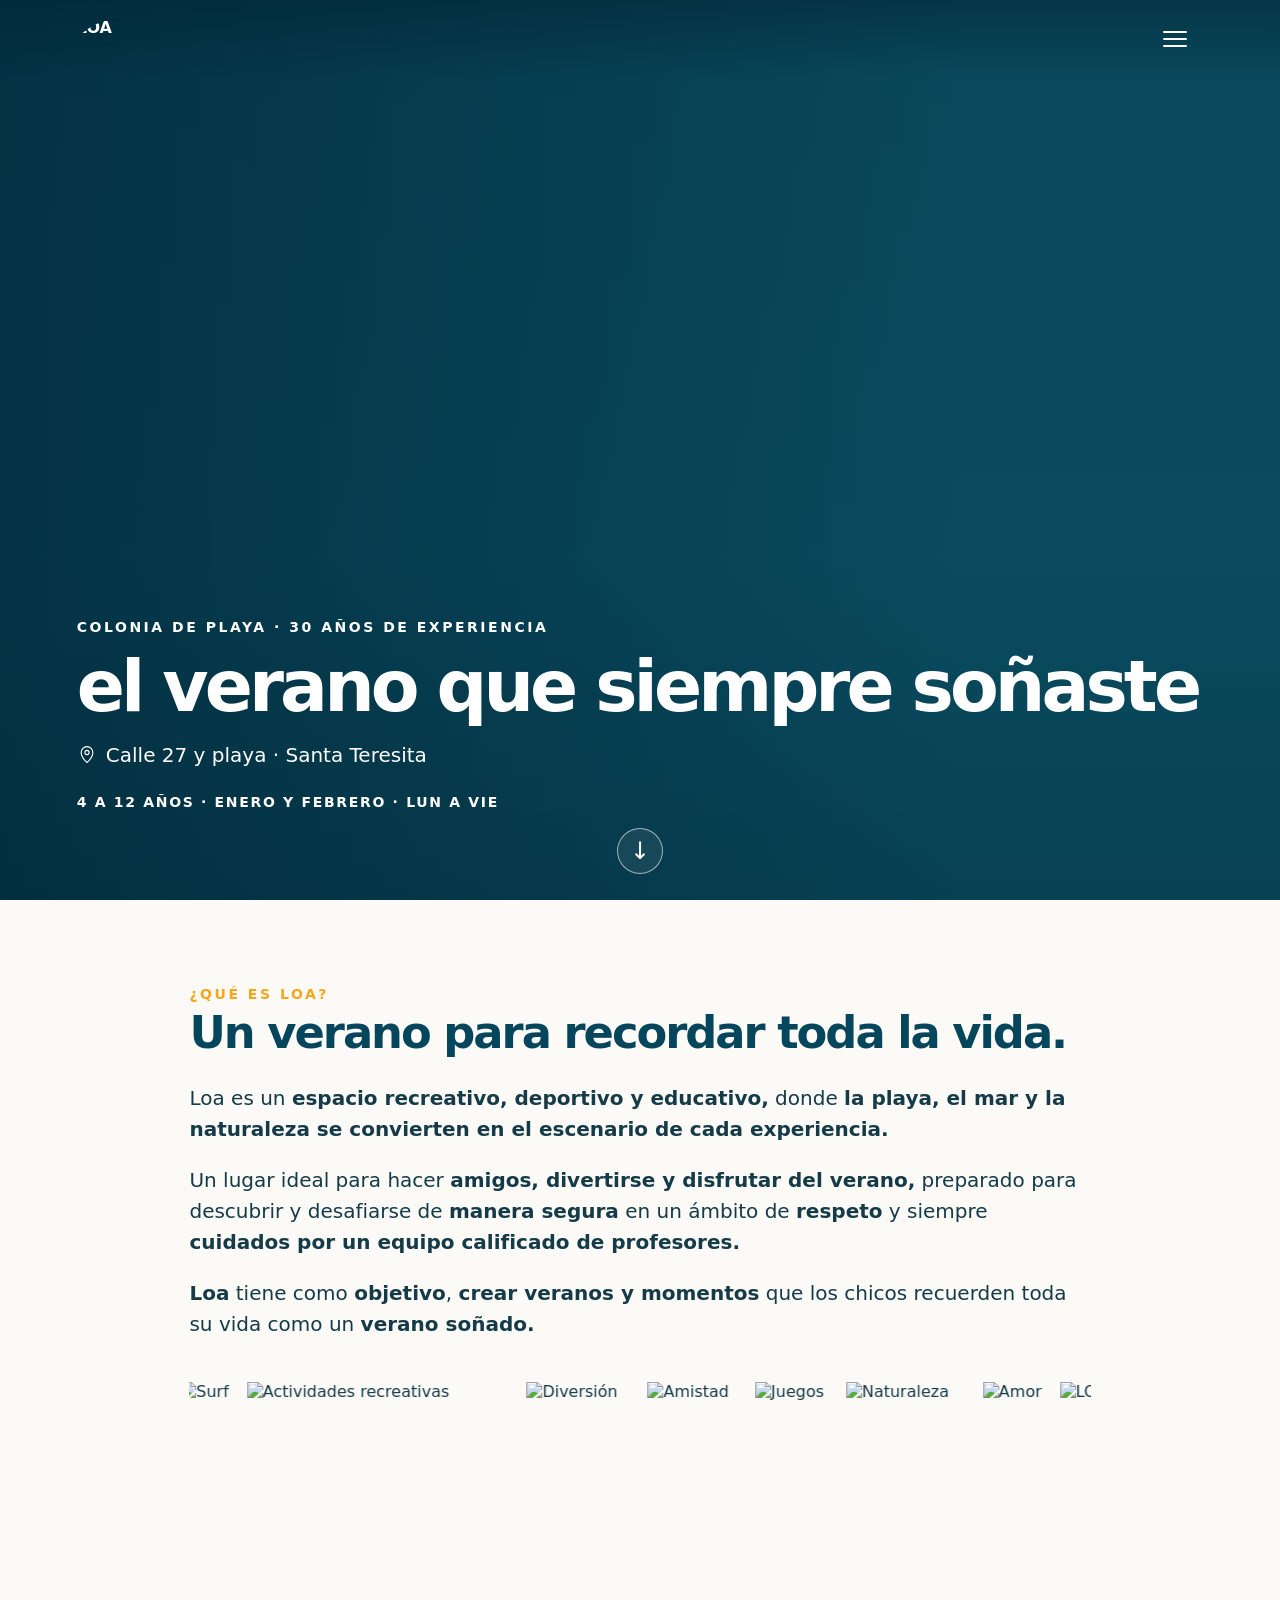
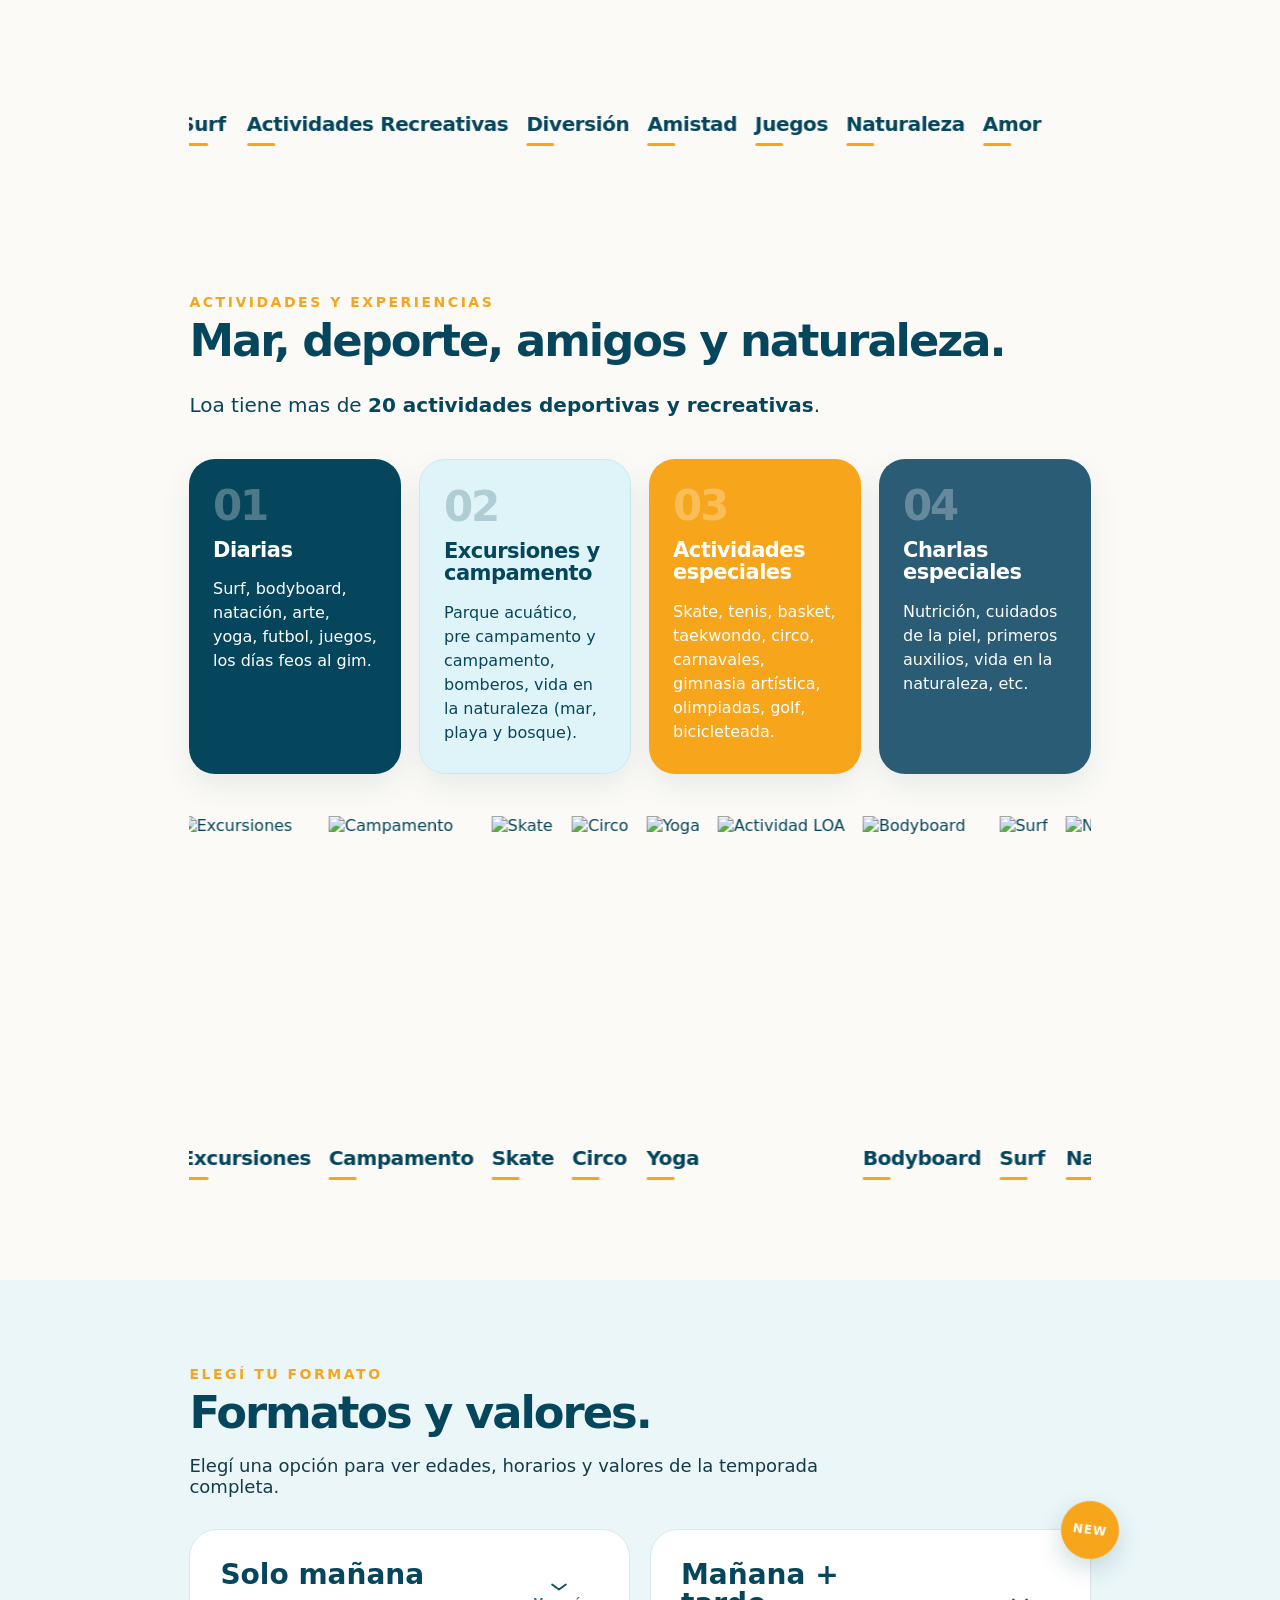
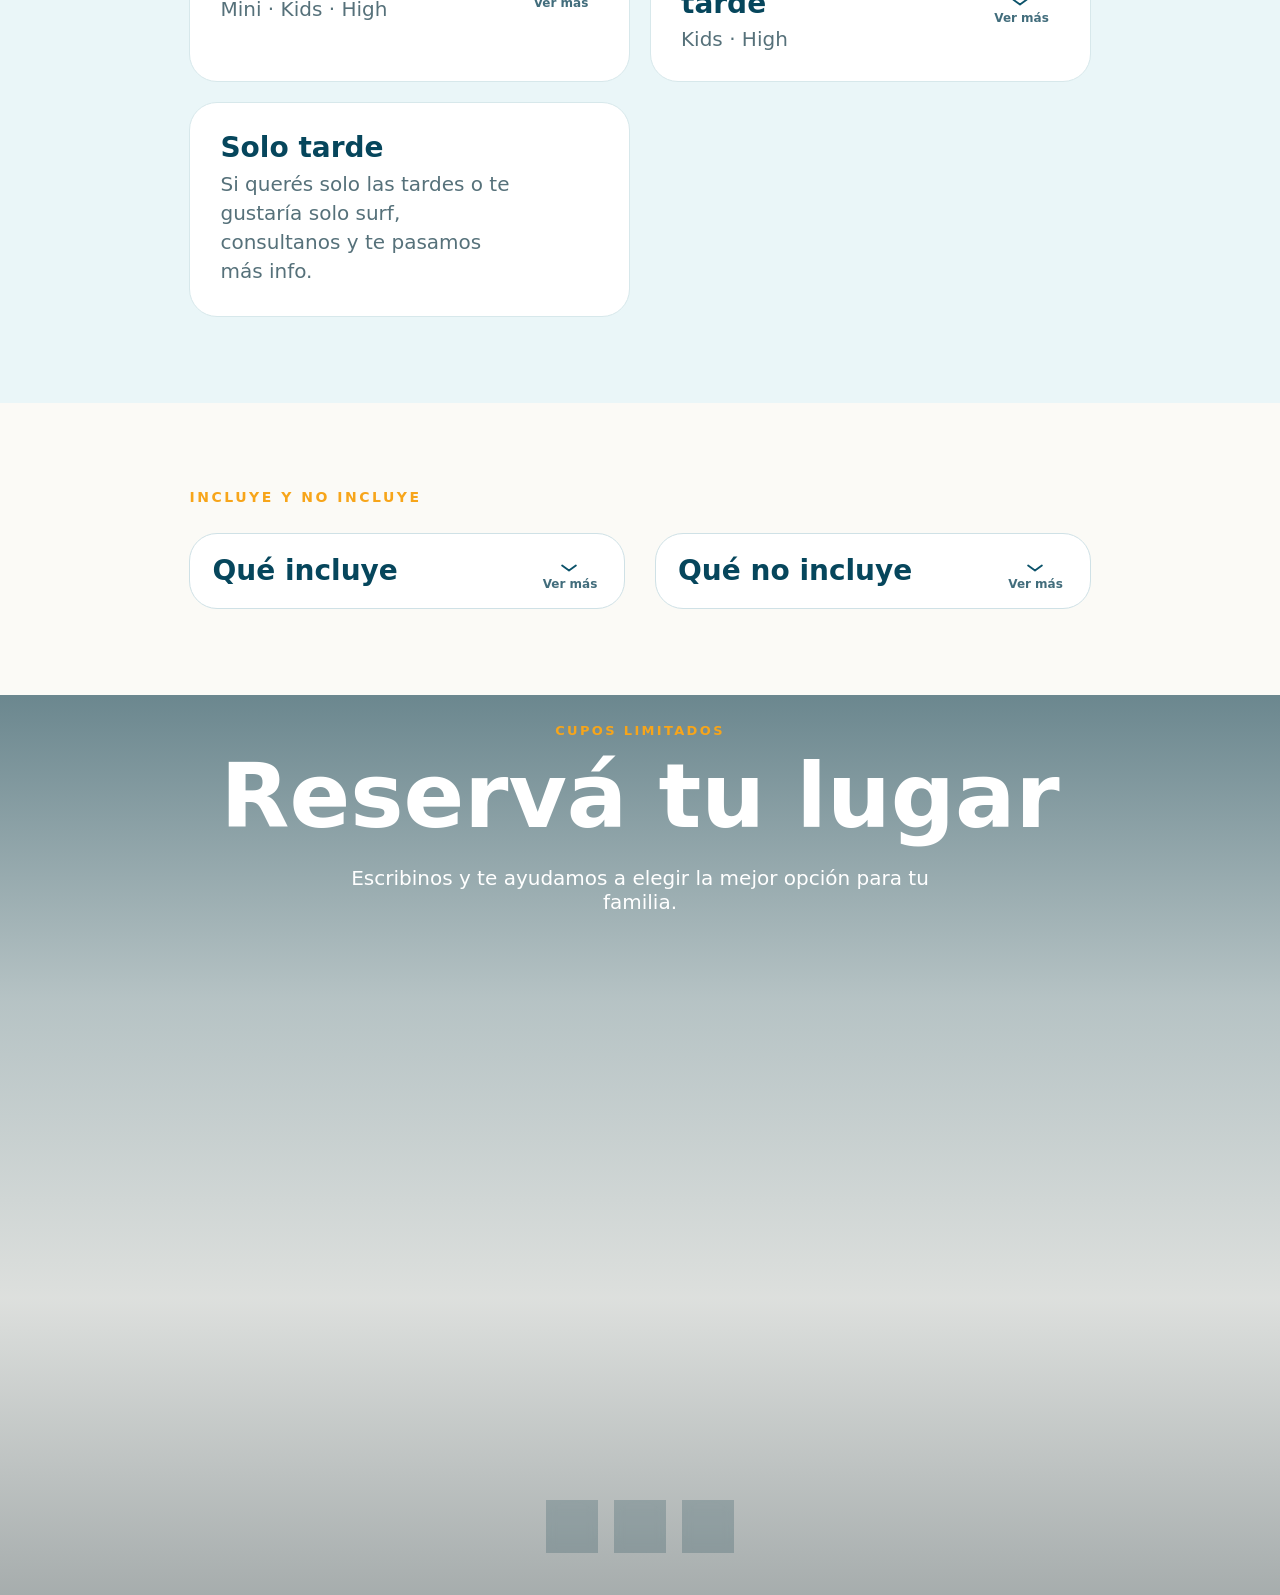
==== web/verano2027/index.html @ e911b054 "cambios de fecha limite" ====
<!doctype html><html lang='es-AR'><head><meta charset='utf-8'><meta name='viewport' content='width=device-width,initial-scale=1'><title>LOA · Colonia de playa en Santa Teresita · Verano 2027</title>
  <link rel="icon" type="image/png" sizes="512x512" href="images/favicon.png">
  <link rel="apple-touch-icon" href="images/favicon.png">
  <link rel="preload" as="image" href="images/home.jpg" fetchpriority="high">

  <meta name="description" content="LOA · Colonia de playa en Santa Teresita para chicos de 4 a 12 años. Surf, deporte, naturaleza y amigos. Enero y febrero · Verano 2027.">
  <link rel="canonical" href="https://loasurf.com.ar/verano2027/">

  <meta property="og:type" content="website">
  <meta property="og:title" content="LOA · Colonia de playa en Santa Teresita · Verano 2027">
  <meta property="og:description" content="Colonia de playa en Santa Teresita para chicos de 4 a 12 años. Surf, deporte, naturaleza y amigos.">
  <meta property="og:url" content="https://loasurf.com.ar/verano2027/">
  <meta property="og:image" content="https://loasurf.com.ar/verano2027/images/og-verano-2027.png">

  <meta property="og:image:alt" content="LOA · Colonia de playa en Santa Teresita · Verano 2027">

  <meta name="twitter:card" content="summary_large_image">
  <meta name="twitter:title" content="LOA · Colonia de playa en Santa Teresita · Verano 2027">
  <meta name="twitter:description" content="Colonia de playa en Santa Teresita para chicos de 4 a 12 años. Surf, deporte, naturaleza y amigos.">
  <meta name="twitter:image" content="https://loasurf.com.ar/verano2027/images/og-verano-2027.png">
  <meta name="twitter:image:alt" content="LOA · Colonia de playa en Santa Teresita · Verano 2027">

  <meta property="og:image:width" content="1200">
  <meta property="og:image:height" content="630">
  <style id="loa-styles-clean">
    /* =========================================================
       LOA · CSS CONSOLIDADO
       Limpieza conservadora: mismo diseño y comportamiento.
       ========================================================= */
    :root{--blue:#075f78;--deep:#06465c;--sky:#dff4f8;--orange:#f7a51a;--ink:#153b48;--cream:#fbfaf6;--content-max:1420px;--desktop-gutter:6vw;--section-top-space:86px;--section-bottom-space:86px;--section-top-space-mobile:58px;--section-bottom-space-mobile:58px;}*{box-sizing:border-box;}html{scroll-behavior:smooth;scroll-padding-top:76px;}body{margin:0;font-family:Inter,ui-sans-serif,system-ui,-apple-system,Segoe UI,sans-serif;color:var(--ink);background:var(--cream);}nav{position:fixed;z-index:20;top:0;left:0;right:0;justify-content:space-between;padding:0 5vw;background:linear-gradient(180deg,rgba(0,35,48,.48),transparent);border-bottom:0;transition:.35s ease;}.nav-scrolled{background:rgba(255,255,255,.94);backdrop-filter:blur(16px);border-bottom-color:transparent;box-shadow:0 8px 30px #073f4e12;}.logo{display:flex;align-items:center;gap:12px;font-weight:850;color:white;text-shadow:0 1px 12px #00394d66;}.nav-scrolled .logo{color:var(--deep);text-shadow:none;}.menu{display:flex;gap:24px;font-size:13px;font-weight:750;}.menu a{text-decoration:none;color:white;text-shadow:0 1px 12px #00394d88;transition:.25s;}.nav-scrolled .menu a{color:var(--deep);text-shadow:none;}.cta{background:var(--orange);color:white!important;padding:12px 18px;border-radius:999px;}.hero{height:100vh;min-height:680px;position:relative;background:url("images/home.jpg") center 42%/cover no-repeat;display:flex;align-items:flex-end;padding:80px 6vw 10vh;color:white;}.hero:after{content:"";position:absolute;inset:0;background:linear-gradient(90deg,rgba(0,39,54,.68) 0%,rgba(0,39,54,.32) 46%,rgba(0,39,54,.06) 75%),linear-gradient(180deg,rgba(0,25,35,.15),rgba(0,25,35,.08) 62%,rgba(0,25,35,.28));}.hero .content{position:relative;z-index:1;margin:0 auto;}.eyebrow{text-transform:uppercase;letter-spacing:.18em;font-size:15px;font-weight:800;}.hero h1{font-size:clamp(38px,5.55vw,84px);line-height:.96;margin:18px 0 22px;letter-spacing:-.055em;white-space:nowrap;max-width:none;}.hero h1 span{display:inline;font-size:1em;letter-spacing:inherit;font-weight:800;}.hero p{font-size:17px;max-width:610px;margin:0;}.hero-meta{display:flex;gap:14px;align-items:center;margin-top:24px;font-size:15px;font-weight:850;letter-spacing:.12em;text-transform:uppercase;}.hero-meta span+span:before{content:"·";margin-right:14px;color:var(--orange);}.scroll-arrow{position:absolute;z-index:2;left:50%;bottom:26px;transform:translateX(-50%);width:46px;height:46px;border:1px solid #ffffff99;border-radius:50%;display:grid;place-items:center;color:white;text-decoration:none;font-size:24px;background:#ffffff12;backdrop-filter:blur(8px);animation:bob 1.8s ease-in-out infinite;}@keyframes bob{50%{transform:translate(-50%,7px);}}.section{padding:92px 6vw;}.wrap{max-width:1180px;margin:auto;}.kicker{font-weight:850;letter-spacing:.18em;color:var(--orange);text-transform:uppercase;}.section h2{font-size:clamp(38px,5vw,68px);letter-spacing:-.045em;line-height:.95;margin:10px 0 28px;color:var(--deep);}.intro{display:grid;grid-template-columns:1.05fr .95fr;gap:60px;align-items:center;}.intro p{font-size:20px;line-height:1.55;}.values-slider{margin-top:42px;overflow-x:auto;overflow-y:hidden;width:100%;margin-left:0;padding:0 0 14px;scroll-snap-type:x proximity;scroll-behavior:smooth;cursor:grab;scrollbar-width:none;}.values-slider::-webkit-scrollbar{display:none;}.values-slider:active{cursor:grabbing;}.values-track{display:flex;gap:18px;width:max-content;}.value-card{position:relative;width:auto;height:auto;flex:0 0 auto;scroll-snap-align:start;}.value-card img{height:320px;width:auto;max-width:none;display:block;}.value-card strong{display:block;margin-top:10px;color:var(--deep);font-size:20px;letter-spacing:-.02em;text-transform:capitalize;}.value-card strong:after{content:"";display:block;width:28px;height:3px;background:var(--orange);margin-top:7px;border-radius:4px;}.formats{display:grid;grid-template-columns:1fr 1fr;gap:20px;}.format{border-radius:28px;background:white;border:1px solid #d7e8eb;overflow:hidden;transition:.25s;}.format:hover{box-shadow:0 16px 45px #0a536218;}.format-head{padding:30px;cursor:pointer;position:relative;}.format-head:after{content:"+";position:absolute;right:28px;top:54px;width:38px;height:38px;border-radius:50%;display:grid;place-items:center;background:#edf7f8;color:var(--deep);font-size:25px;font-weight:500;transition:.25s;}.format.open .format-head:after{content:"–";background:var(--orange);color:white;}.format h3{font-size:32px;margin:0 55px 8px 0;color:var(--deep);}.format-summary{color:#56717a;margin:0;}.format .details{display:grid;grid-template-rows:0fr;transition:grid-template-rows .35s ease;}.format .details-inner{overflow:hidden;padding:0 30px;}.format.open .details{grid-template-rows:1fr;}.format.open .details-inner{padding-bottom:30px;}.price{font-size:28px;font-weight:850;color:var(--blue);}.pricebox{padding:20px 0;border-top:1px solid #e4edef;}.subtoggle{width:100%;border:0;background:#f5fafb;color:var(--deep);font:inherit;font-weight:800;text-align:left;padding:16px 18px;border-radius:14px;cursor:pointer;display:flex;justify-content:space-between;align-items:center;margin-top:8px;}.subtoggle span{font-size:20px;}.subdetails{display:none;padding:18px 4px 2px;line-height:1.55;}.subdetails.open{display:block;}.format-new{position:absolute;right:28px;top:22px;display:inline-block;background:var(--orange);color:white;border-radius:999px;padding:5px 10px;font-size:11px;font-weight:850;letter-spacing:.1em;text-transform:uppercase;margin:0;}.preventa{margin-top:22px;display:inline-flex;gap:8px;align-items:center;background:var(--deep);color:white;border-radius:999px;padding:10px 16px;font-weight:800;font-size:13px;}.preventa b{color:var(--orange);}.include{display:grid;grid-template-columns:1fr 1fr;gap:30px;}.check{background:#eef8fa;border-radius:24px;padding:30px;}.check div{padding:11px 0;border-bottom:1px solid #d6eaee;color:var(--deep);}.check .secondary{display:block;color:#6f9eaa;font-weight:300;line-height:1.4;margin-top:4px;font-size:.92em;}.check strong{color:var(--deep);}.check div:last-child{border:0;}.contact{background:var(--deep);color:white;text-align:center;padding:110px 6vw;}.contact h2{color:white;font-size:clamp(48px,7vw,90px);margin:0 0 18px;}.contact a{display:inline-block;margin-top:22px;background:var(--orange);color:white;text-decoration:none;font-weight:800;padding:17px 25px;border-radius:999px;}@media(max-width:800px){.menu a:not(.cta){display:none;}.cta{padding:10px 13px;font-size:11px;}.hero h1{white-space:normal;}.hero-meta{flex-wrap:wrap;}.hero-meta span+span:before{margin-right:7px;}.scroll-arrow{width:40px;height:40px;}.intro, .formats, .include{grid-template-columns:1fr;gap:26px;}.values-slider{margin-left:0;padding-left:0;padding-right:0;}.format-head, .check{padding:22px;}.format-new{right:20px;top:18px;}}@media(max-width:430px){.hero h1{font-size:clamp(31px,9.4vw,42px);}.hero p{font-size:13px;}.section h2{font-size:clamp(31px,9vw,42px);}.value-card img{height:195px;}.format h3{font-size:24px;}}/* Mobile polish */body{overflow-x:hidden;}.menu-toggle{display:none;border:0;background:transparent;padding:8px;cursor:pointer;}.menu-toggle span{display:block;width:24px;height:2px;background:#fff;margin:5px 0;border-radius:2px;transition:.25s;}.nav-scrolled .menu-toggle span{background:var(--deep);}@media(max-width:800px){
      html{scroll-padding-top:68px;}
      nav{padding:0 18px;}

      .menu-toggle{display:block;position:relative;z-index:32;margin-left:auto;margin-right:8px;}
      .menu{position:fixed;top:68px;left:12px;right:12px;display:flex;flex-direction:column;gap:0;padding:10px;background:rgba(255,255,255,.98);border:1px solid #dcecef;border-radius:18px;box-shadow:0 18px 50px #073f4e24;transform:translateY(-12px);opacity:0;pointer-events:none;transition:.22s ease;z-index:31;}
      .menu.open{transform:none;opacity:1;pointer-events:auto;}
      .menu a, .nav-scrolled .menu a{display:block!important;color:var(--deep);text-shadow:none;padding:13px 14px;border-radius:12px;font-size:14px;}
      .menu a.cta{margin-top:6px;text-align:center;color:#fff!important;padding:13px 14px;}

      .hero:after{background:linear-gradient(180deg,rgba(0,32,44,.10) 0%,rgba(0,32,44,.12) 38%,rgba(0,32,44,.78) 100%);}
      .hero .content{margin:0;}
      .eyebrow{
        font-size:10px;
        letter-spacing:.05em;
        line-height:1;
        white-space:nowrap;
      }
      .hero h1{font-size:clamp(36px,11.2vw,52px);line-height:.94;letter-spacing:-.055em;max-width:100%;margin:12px 0 14px;text-wrap:balance;}
      .hero p{max-width:100%;}
      .hero-meta{font-size:10px;letter-spacing:.08em;gap:6px;margin-top:16px;}
      .scroll-arrow{bottom:18px;}
      .section{padding:58px 20px;}
      .wrap{width:100%;max-width:none;}
      .kicker{font-size:15px;letter-spacing:.16em;}
      .section h2{font-size:clamp(34px,10.5vw,46px);line-height:.98;margin:8px 0 22px;letter-spacing:-.045em;}
      .intro{display:flex;flex-direction:column;gap:28px;}
      .intro>div:first-child{width:100%;}
      .intro p{font-size:16px;line-height:1.55;margin:0 0 14px;}

      .values-slider{margin-top:28px;width:100%;overflow-x:auto;scroll-padding-left:0;-webkit-overflow-scrolling:touch;}
      .values-track{gap:12px;padding-right:20px;}
      .value-card{width:78vw;max-width:310px;}
      .value-card img{width:100%;height:auto;aspect-ratio:4/3;object-fit:cover;border-radius:0;}
      .value-card strong{font-size:16px;margin-top:8px;}

      #formatos> .wrap>p{font-size:16px!important;margin-bottom:24px!important;}
      .formats{display:flex;flex-direction:column;gap:14px;}
      .format{border-radius:20px;}
      .format-head{padding:22px 20px;}
      .format h3{font-size:26px;margin:0 48px 6px 0;line-height:1.05;}
      .format-summary{font-size:14px;line-height:1.45;padding-right:28px;}
      .format-head:after{right:18px;top:50%;transform:translateY(-50%);width:34px;height:34px;}
      .format-new{position:static;width:max-content;margin:0 0 10px 0;font-size:9px;padding:5px 8px;}
      .format .details-inner{padding-left:20px;padding-right:20px;}
      .pricebox{font-size:14px;line-height:1.5;padding:16px 0;}.price{font-size:22px;display:inline-block;margin-top:4px;}
      .subtoggle{font-size:14px;padding:14px;}.subdetails{font-size:14px;}
      .preventa{font-size:11px;white-space:normal;line-height:1.35;}
      .include{display:flex;flex-direction:column;gap:14px;}
      .check{padding:22px 20px;border-radius:20px;}.check h3{margin-top:0;}.check div{font-size:15px;padding:12px 0;}.check .secondary{font-size:13px;line-height:1.4;}

      .contact{padding:72px 20px;}.contact h2{font-size:clamp(42px,13vw,58px);line-height:.95;}.contact p{font-size:15px;line-height:1.5;}.contact a{width:100%;max-width:360px;padding:16px 18px;}
    }@media(max-width:390px){
      .hero{padding-left:16px;padding-right:16px;}.hero h1{font-size:clamp(34px,10.8vw,43px);}
      .section h2{font-size:clamp(32px,10vw,40px);}
      .value-card{width:82vw;}
    }/* Desktop centered gutters */@media(min-width:801px){
      :root{--desktop-gutter:6vw;--content-max:1180px;}
      .section{padding-left:var(--desktop-gutter);padding-right:var(--desktop-gutter);}
      .wrap{width:100%;max-width:var(--content-max);margin-left:auto;margin-right:auto;}
      .hero{padding-left:var(--desktop-gutter);padding-right:var(--desktop-gutter);}
      .hero .content{width:100%;max-width:var(--content-max);margin-left:auto;margin-right:auto;}
      .contact{padding-left:var(--desktop-gutter);padding-right:var(--desktop-gutter);}
      nav{padding-left:max(var(--desktop-gutter),calc((100vw - var(--content-max))/2));padding-right:max(var(--desktop-gutter),calc((100vw - var(--content-max))/2));}
    }/* LOA · el contenido ocupa todo el ancho de su contenedor. */#loa .wrap.intro{
                                                                     display:block;
                                                                     width:100%;
                                                                   }#loa .wrap.intro > div{
                                                                      width:100%;
                                                                      max-width:100%;
                                                                    }/* Logo tomado del flyer */.logo img{border-radius:50%;object-fit:contain;}/* Actividades · bloque de texto previo al carrusel. *//* Actividades · ajuste óptico de espacio superior *//* Menú: texto sin negrita */.menu, .menu a{
                                                                                                                                                                                                                                                                                           font-weight:400 !important;
                                                                                                                                                                                                                                                                                         }/* Conservamos el botón Reservá con algo más de presencia */.menu a.cta{
                                                                                                                                                                                                                                                                                                                                                        font-weight:600 !important;
                                                                                                                                                                                                                                                                                                                                                      }/* =========================================================
   CSS FASE 1 — BASE + HEADER + HERO + ANCHO GENERAL
   Consolidación de reglas ya aprobadas visualmente.
   ========================================================= *//* ---------- Estructura general ---------- */.section{
                                                                                                                                                                                                                                                                                                                                                                                                                                                                      padding-left:var(--desktop-gutter);
                                                                                                                                                                                                                                                                                                                                                                                                                                                                      padding-right:var(--desktop-gutter);
                                                                                                                                                                                                                                                                                                                                                                                                                                                                    }#loa, #formatos, #incluye{
                                                                                                                                                                                                                                                                                                                                                                                                                                                                       padding-top:var(--section-top-space);
                                                                                                                                                                                                                                                                                                                                                                                                                                                                       padding-bottom:var(--section-bottom-space);
                                                                                                                                                                                                                                                                                                                                                                                                                                                                     }/* Actividades y Galería mantienen el ajuste óptico aprobado. */#actividades{
                                                                                                                                                                                                                                                                                                                                                                                                                                                                                                                                        padding-top:48px;
                                                                                                                                                                                                                                                                                                                                                                                                                                                                                                                                        padding-bottom:var(--section-bottom-space);
                                                                                                                                                                                                                                                                                                                                                                                                                                                                                                                                      }#loa .wrap > *:last-child, #actividades .wrap > *:last-child, #formatos .wrap > *:last-child, #incluye .wrap > *:last-child{
                                                                                                                                                                                                                                                                                                                                                                                                                                                                                                                                         margin-bottom:0;
                                                                                                                                                                                                                                                                                                                                                                                                                                                                                                                                       }/* ---------- Header / navegación ---------- */nav{
                                                                                                                                                                                                                                                                                                                                                                                                                                                                                                                                                                                         height:78px;
                                                                                                                                                                                                                                                                                                                                                                                                                                                                                                                                                                                         display:flex;
                                                                                                                                                                                                                                                                                                                                                                                                                                                                                                                                                                                         align-items:center;
                                                                                                                                                                                                                                                                                                                                                                                                                                                                                                                                                                                         overflow:visible;
                                                                                                                                                                                                                                                                                                                                                                                                                                                                                                                                                                                         padding-left:max(var(--desktop-gutter),calc((100vw - var(--content-max))/2));
                                                                                                                                                                                                                                                                                                                                                                                                                                                                                                                                                                                         padding-right:max(var(--desktop-gutter),calc((100vw - var(--content-max))/2));
                                                                                                                                                                                                                                                                                                                                                                                                                                                                                                                                                                                       }nav .logo, nav .menu{
                                                                                                                                                                                                                                                                                                                                                                                                                                                                                                                                                                                          align-self:center;
                                                                                                                                                                                                                                                                                                                                                                                                                                                                                                                                                                                        }.logo{
                                                                                                                                                                                                                                                                                                                                                                                                                                                                                                                                                                                           position:relative;
                                                                                                                                                                                                                                                                                                                                                                                                                                                                                                                                                                                           z-index:2;
                                                                                                                                                                                                                                                                                                                                                                                                                                                                                                                                                                                           width:58px;
                                                                                                                                                                                                                                                                                                                                                                                                                                                                                                                                                                                           height:58px;
                                                                                                                                                                                                                                                                                                                                                                                                                                                                                                                                                                                           flex:0 0 58px;
                                                                                                                                                                                                                                                                                                                                                                                                                                                                                                                                                                                           overflow:visible;
                                                                                                                                                                                                                                                                                                                                                                                                                                                                                                                                                                                         }.logo img{
                                                                                                                                                                                                                                                                                                                                                                                                                                                                                                                                                                                            position:absolute;
                                                                                                                                                                                                                                                                                                                                                                                                                                                                                                                                                                                            top:8px;
                                                                                                                                                                                                                                                                                                                                                                                                                                                                                                                                                                                            left:-16px;
                                                                                                                                                                                                                                                                                                                                                                                                                                                                                                                                                                                            width:124px;
                                                                                                                                                                                                                                                                                                                                                                                                                                                                                                                                                                                            height:124px;
                                                                                                                                                                                                                                                                                                                                                                                                                                                                                                                                                                                            max-width:none;
                                                                                                                                                                                                                                                                                                                                                                                                                                                                                                                                                                                            margin:0;
                                                                                                                                                                                                                                                                                                                                                                                                                                                                                                                                                                                            transform:none;
                                                                                                                                                                                                                                                                                                                                                                                                                                                                                                                                                                                            transform-origin:top left;
                                                                                                                                                                                                                                                                                                                                                                                                                                                                                                                                                                                            transition:width .3s ease,height .3s ease,transform .3s ease;
                                                                                                                                                                                                                                                                                                                                                                                                                                                                                                                                                                                          }.nav-scrolled .logo img{
                                                                                                                                                                                                                                                                                                                                                                                                                                                                                                                                                                                             top:0;
                                                                                                                                                                                                                                                                                                                                                                                                                                                                                                                                                                                             left:0;
                                                                                                                                                                                                                                                                                                                                                                                                                                                                                                                                                                                             width:58px;
                                                                                                                                                                                                                                                                                                                                                                                                                                                                                                                                                                                             height:58px;
                                                                                                                                                                                                                                                                                                                                                                                                                                                                                                                                                                                           }/* Desktop ancho: menú completo en una sola línea. */@media (min-width:1450px){
      .menu-toggle{display:none;}

      nav .menu{
        position:static;
        display:flex;
        flex-direction:row;
        align-items:center;
        gap:24px;
        height:100%;
        padding:0;
        border:0;
        border-radius:0;
        box-shadow:none;
        background:transparent;
        opacity:1;
        pointer-events:auto;
        transform:none;
      }

      nav .menu a{
        display:flex;
        align-items:center;
        height:100%;
        white-space:nowrap;
      }

      nav .menu a.cta{height:auto;}
    }/* Desktop/intermedio: menú compacto antes de que los textos puedan quebrarse. */@media (min-width:801px) and (max-width:1449px){
      .menu-toggle{
        display:block;
        position:relative;
        z-index:32;
        margin-left:auto;
        margin-right:8px;
      }

      .menu{
        position:fixed;
        top:78px;
        left:max(18px,var(--desktop-gutter));
        right:max(18px,var(--desktop-gutter));
        display:flex;
        flex-direction:column;
        gap:0;
        height:auto;
        padding:10px;
        background:rgba(255,255,255,.98);
        border:1px solid #dcecef;
        border-radius:18px;
        box-shadow:0 18px 50px #073f4e24;
        transform:translateY(-12px);
        opacity:0;
        pointer-events:none;
        transition:.22s ease;
        z-index:31;
      }

      .menu.open{
        transform:none;
        opacity:1;
        pointer-events:auto;
      }

      .menu a, .nav-scrolled .menu a{
        display:block !important;
        height:auto;
        color:var(--deep);
        text-shadow:none;
        padding:13px 14px;
        border-radius:12px;
      }

      .menu a.cta{
        margin-top:6px;
        text-align:center;
        color:#fff !important;
        padding:13px 14px;
      }
    }/* ---------- Hero ---------- */.hero .content{
                                       width:min(100%,var(--content-max));
                                       max-width:var(--content-max);
                                       margin-left:auto;
                                       margin-right:auto;
                                     }@media (min-width:801px){
      .hero{
        height:100vh;
        min-height:720px;
        background-image:url("images/home.jpg");
        background-size:100% auto;
        background-position:center 43%;
        background-repeat:no-repeat;
        background-color:#0b5268;
      }
    }/* ---------- Contenido centrado ---------- */@media (min-width:801px){
      .section > .wrap, .contact > .wrap{
        width:min(100%,var(--content-max));
        max-width:var(--content-max);
        margin-left:auto;
        margin-right:auto;
      }
    }/* Desde 1200px, las cuatro secciones principales usan el 80% aprobado. */@media (min-width:1200px){
      #loa > .wrap, #actividades > .wrap, #formatos > .wrap, #incluye > .wrap{
        width:80%;
        max-width:80%;
        margin-left:auto;
        margin-right:auto;
      }

      #loa > .wrap > *, #actividades > .wrap > *, #formatos > .wrap > *, #incluye > .wrap > *{
        max-width:none;
      }

      #actividades .values-slider, #formatos .formats, #incluye .include{
        width:100%;
        max-width:100%;
      }
    }/* ---------- Mobile ---------- */@media (max-width:800px){
      .section{
        padding-left:20px;
        padding-right:20px;
      }

      #loa, #formatos, #incluye{
        padding-top:var(--section-top-space-mobile);
        padding-bottom:var(--section-bottom-space-mobile);
      }

      #actividades{
        padding-top:34px;
        padding-bottom:var(--section-bottom-space-mobile);
      }

      nav{
        height:68px;
        padding-left:18px;
        padding-right:18px;
      }

      .logo{
        width:50px;
        height:50px;
        flex-basis:50px;
      }

      .logo img{
        top:10px;
        left:0;
        width:106px;
        height:106px;
      }

      .nav-scrolled .logo img{
        top:0;
        left:0;
        width:50px;
        height:50px;
      }

      .hero{
        height:calc(100svh - 86px);
        min-height:720px;
        padding:76px 20px 76px;
        background-image:url("images/home.jpg");
        background-size:cover;
        background-position:center center;
        background-repeat:no-repeat;
        background-color:transparent;
      }

      .hero::after{
        background:linear-gradient(
                to bottom,
                rgba(4,49,62,.04) 0%,
                rgba(4,49,62,.05) 34%,
                rgba(4,49,62,.24) 52%,
                rgba(4,49,62,.70) 73%,
                rgba(4,49,62,.86) 100%
        );
      }

      .hero .content{
        width:100%;
        max-width:none;
        margin-left:0;
        margin-right:0;
      }
    }@media (max-width:390px){
      .section{
        padding-left:16px;
        padding-right:16px;
      }
    }@supports not (height:100svh){
      @media (max-width:800px){
        .hero{height:calc(100vh - 86px);}
      }
    }/* =========================================================
   FASE 2 · TIPOGRAFÍA RESPONSIVE CONSOLIDADA
   Conserva la escala visual aprobada y reemplaza overrides repetidos.
   ========================================================= *//* Navegación y rótulos */.menu a{
                                                                                                font-size:17px !important;
                                                                                              }.kicker{
                                                                                                 font-size:14px !important;
                                                                                               }.hero .eyebrow{
                                                                                                  font-size:14px !important;
                                                                                                }.hero .hero-meta{
                                                                                                   font-size:14px !important;
                                                                                                 }#reserva .eyebrow{
                                                                                                    font-size:13px !important;
                                                                                                  }/* Textos principales */#loa .intro p, #actividades > .wrap > p{
                                                                                                                             font-size:20px;
                                                                                                                             line-height:1.55;
                                                                                                                           }/* Textos de lectura · desktop */@media(min-width:801px){
      .hero p, #loa .value-card strong, #formatos .format-summary, #formatos .pricebox, #formatos .subtoggle, #formatos .subdetails, #formatos .preventa, #incluye .check div, #incluye .check .secondary, #reserva p{
        font-size:20px !important;
      }

      .contact-photo .contact-whatsapp-float{
        font-size:20px !important;
      }
    }/* Mobile */@media(max-width:800px){
      .menu a{
        font-size:18px !important;
      }

      .hero .eyebrow, .hero .hero-meta{
        font-size:13px !important;
        font-weight:800 !important;
        letter-spacing:.05em !important;
        line-height:1 !important;
        white-space:nowrap;
      }

      .hero p{
        font-size:18px !important;
        line-height:1.4 !important;
      }

      #loa .intro p, #actividades > .wrap > p{
        font-size:18px !important;
        line-height:1.6 !important;
      }

      #loa .value-card strong{
        font-size:18px !important;
      }

      #formatos > .wrap > p, #formatos .format-summary{
        font-size:18px !important;
      }

      #formatos .subtoggle{
        font-size:16px !important;
        font-weight:800 !important;
        text-align:center !important;
      }

      #formatos .subdetails, #formatos .subdetails p{
        font-size:16px !important;
      }

      #formatos .pricebox{
        font-size:15px !important;
      }

      #formatos .preventa, #formatos .preventa .preventa-fecha{
        font-size:16px !important;
      }

      #incluye .check div, #incluye .check .secondary{
        font-size:18px !important;
      }
      #incluye .check .secondary{
        line-height:1.5 !important;
        margin-top:5px;
      }

      #reserva p{
        font-size:18px !important;
      }
    }/* Rótulo agregado en precios */#formatos .payment-options-title{
                                       margin:0 0 10px;
                                       font-size:14px;
                                       font-weight:800;
                                       color:var(--deep);
                                       letter-spacing:.01em;
                                     }@media(max-width:800px){
      #formatos .payment-options-title{
        font-size:13px;

      }
    }/* =========================================================
   FASE 3 · SLIDERS CONSOLIDADOS
   Qué es LOA + Actividades comparten estructura y movimiento.
   Se conserva el aspecto y comportamiento ya aprobado.
   ========================================================= *//* Viewport del carrusel */#loa .values-slider, #actividades .values-slider{
                                                                                                 width:100%;
                                                                                                 max-width:100%;
                                                                                                 margin-left:0;
                                                                                                 margin-right:0;
                                                                                                 margin-top:42px;
                                                                                                 padding:0 0 14px;
                                                                                                 overflow:hidden;
                                                                                                 scroll-snap-type:none;
                                                                                                 scroll-behavior:auto;
                                                                                                 cursor:grab;
                                                                                                 touch-action:pan-y;
                                                                                                 overscroll-behavior-x:contain;
                                                                                                 -webkit-user-select:none;
                                                                                                 user-select:none;
                                                                                                 scrollbar-width:none;
                                                                                               }#loa .values-slider::-webkit-scrollbar, #actividades .values-slider::-webkit-scrollbar{
                                                                                                  display:none;
                                                                                                }#loa .values-slider.is-dragging, #actividades .values-slider.is-dragging{
                                                                                                   cursor:grabbing;
                                                                                                 }#loa .values-slider.is-dragging img, #actividades .values-slider.is-dragging img{
                                                                                                    pointer-events:none;
                                                                                                  }/* Track movido por el único motor JS a 35 px/s */#loa .values-track, #actividades .values-track{
                                                                                                                                                       display:flex;
                                                                                                                                                       gap:18px;
                                                                                                                                                       width:max-content;
                                                                                                                                                       max-width:none;
                                                                                                                                                       will-change:transform;
                                                                                                                                                       transform:translate3d(0,0,0);
                                                                                                                                                       transition:none;
                                                                                                                                                     }/* Tarjetas e imágenes */#loa .value-card, #actividades .value-card{
                                                                                                                                                                                 position:relative;
                                                                                                                                                                                 flex:0 0 auto;
                                                                                                                                                                                 width:auto;
                                                                                                                                                                                 max-width:none;
                                                                                                                                                                                 height:auto;
                                                                                                                                                                                 scroll-snap-align:none;
                                                                                                                                                                                 scroll-snap-stop:normal;
                                                                                                                                                                               }#loa .value-card img, #actividades .value-card img{
                                                                                                                                                                                  display:block;
                                                                                                                                                                                  width:auto;
                                                                                                                                                                                  max-width:none;
                                                                                                                                                                                  height:320px;
                                                                                                                                                                                  min-height:320px;
                                                                                                                                                                                  max-height:320px;
                                                                                                                                                                                  aspect-ratio:auto;
                                                                                                                                                                                  object-fit:cover;
                                                                                                                                                                                  border-radius:0;
                                                                                                                                                                                }/* Controles: debajo y alineados a la derecha */@media(max-width:800px){
      #loa .values-slider, #actividades .values-slider{
        margin-top:28px;
        scroll-padding-left:0;
      }

      #loa .values-track, #actividades .values-track{
        gap:12px;

      }

      /* LOA: alto fijo de 320px y ancho máximo de 88vw en mobile. */
      #loa .value-card img{
        width:auto;
        max-width:88vw;
        height:317px;
        min-height:317px;
        max-height:317px;
      }

      /* Actividades: alto fijo de 320px y ancho máximo de 88vw en mobile. */
      #actividades .value-card img{
        width:auto;
        max-width:88vw;
        height:320px;
        min-height:320px;
        max-height:320px;
      }

      /* Conservamos las pequeñas diferencias actuales de iconografía. */

    }/* =========================================================
   FASE 4 · FORMATOS + PREVENTA CONSOLIDADOS
   Una sola fuente para tarjetas, precios, NEW, chevrons y promo.
   ========================================================= *//* Grilla y tarjetas */#formatos .formats{
                                                                                             display:grid;
                                                                                             grid-template-columns:1fr 1fr;
                                                                                             gap:20px;
                                                                                             margin-top:30px;
                                                                                           }#formatos .format{
                                                                                              position:relative;
                                                                                              background:#fff;
                                                                                              border:1px solid #d7e8eb;
                                                                                              border-radius:28px;
                                                                                              overflow:hidden;
                                                                                              transition:box-shadow .25s ease;
                                                                                            }#formatos .format:hover{
                                                                                               box-shadow:0 16px 45px #0a536218;
                                                                                             }#formatos .format-head{
                                                                                                position:relative;
                                                                                                padding:30px;
                                                                                                cursor:pointer;
                                                                                              }#formatos .format h3{
                                                                                                 margin:0 55px 8px 0;
                                                                                                 color:var(--deep);
                                                                                                 font-size:32px;
                                                                                                 line-height:1.05;
                                                                                               }#formatos .format-summary{
                                                                                                  margin:0;
                                                                                                  color:#56717a;
                                                                                                }/* Chevron: sólo la V azul, sin círculo */#formatos .format .format-head::after{
                                                                                                                                             content:"";
                                                                                                                                             position:absolute;
                                                                                                                                             right:28px;
                                                                                                                                             top:54px;
                                                                                                                                             width:28px;
                                                                                                                                             height:28px;
                                                                                                                                             background-color:transparent;
                                                                                                                                             background-image:url("data:image/svg+xml,%3Csvg xmlns='http://www.w3.org/2000/svg' viewBox='0 0 32 18'%3E%3Cpath d='M5 5 L16 13 L27 5' fill='none' stroke='%230B526A' stroke-width='3' stroke-linecap='round' stroke-linejoin='round'/%3E%3C/svg%3E");
                                                                                                                                             background-repeat:no-repeat;
                                                                                                                                             background-position:center;
                                                                                                                                             background-size:20px 12px;
                                                                                                                                             border:0;
                                                                                                                                             border-radius:0;
                                                                                                                                             box-shadow:none;
                                                                                                                                             transform:none;
                                                                                                                                           }#formatos .format.open .format-head::after{
                                                                                                                                              background-image:url("data:image/svg+xml,%3Csvg xmlns='http://www.w3.org/2000/svg' viewBox='0 0 32 18'%3E%3Cpath d='M5 13 L16 5 L27 13' fill='none' stroke='%230B526A' stroke-width='3' stroke-linecap='round' stroke-linejoin='round'/%3E%3C/svg%3E");
                                                                                                                                            }/* Apertura de Solo mañana / Mañana + tarde */#formatos .format .details{
                                                                                                                                                                                             display:grid;
                                                                                                                                                                                             grid-template-rows:0fr;
                                                                                                                                                                                             transition:grid-template-rows .35s ease;
                                                                                                                                                                                           }#formatos .format .details-inner{
                                                                                                                                                                                              overflow:hidden;
                                                                                                                                                                                              padding:0 30px;
                                                                                                                                                                                            }#formatos .format.open .details{
                                                                                                                                                                                               grid-template-rows:1fr;
                                                                                                                                                                                             }#formatos .format.open .details-inner{
                                                                                                                                                                                                padding-bottom:30px;
                                                                                                                                                                                              }/* Edades y horarios */#formatos .pricebox{
                                                                                                                                                                                                                        padding:20px 0;
                                                                                                                                                                                                                        border-top:1px solid #e4edef;
                                                                                                                                                                                                                      }#formatos .format-age-row{
                                                                                                                                                                                                                         display:flex;
                                                                                                                                                                                                                         align-items:baseline;
                                                                                                                                                                                                                         justify-content:space-between;
                                                                                                                                                                                                                         gap:12px;
                                                                                                                                                                                                                       }#formatos .format-age-row .format-time{
                                                                                                                                                                                                                          display:inline;
                                                                                                                                                                                                                          margin-left:auto;
                                                                                                                                                                                                                          white-space:nowrap;
                                                                                                                                                                                                                          text-align:right;
                                                                                                                                                                                                                        }/* Precios */#formatos .format .pricebox:last-child{
                                                                                                                                                                                                                                        margin-top:0;
                                                                                                                                                                                                                                        padding-top:11px;
                                                                                                                                                                                                                                      }#formatos .quota{
                                                                                                                                                                                                                                         display:block;
                                                                                                                                                                                                                                         margin:0;
                                                                                                                                                                                                                                         padding:0;
                                                                                                                                                                                                                                       }#formatos .quota .price{
                                                                                                                                                                                                                                          display:block;
                                                                                                                                                                                                                                          margin:0;
                                                                                                                                                                                                                                          font-size:28px;
                                                                                                                                                                                                                                          font-weight:850;
                                                                                                                                                                                                                                          color:var(--blue);
                                                                                                                                                                                                                                          line-height:1.18;
                                                                                                                                                                                                                                        }#formatos .quota .price-total{
                                                                                                                                                                                                                                           display:block;
                                                                                                                                                                                                                                           width:100%;
                                                                                                                                                                                                                                           margin:2px 0 0;
                                                                                                                                                                                                                                         }#formatos .quota-first{
                                                                                                                                                                                                                                            margin-top:12px;
                                                                                                                                                                                                                                          }#formatos .quota-second{
                                                                                                                                                                                                                                             margin-top:12px;
                                                                                                                                                                                                                                           }/* Bloque fijo de Mañana + tarde */#formatos .subtoggle-static{
                                                                                                                                                                                                                                                                                 width:100%;
                                                                                                                                                                                                                                                                                 display:block;

                                                                                                                                                                                                                                                                                 font-weight:800;
                                                                                                                                                                                                                                                                                 text-align:left;
                                                                                                                                                                                                                                                                                 cursor:default;
                                                                                                                                                                                                                                                                               }#formatos .subtoggle-static::after{
                                                                                                                                                                                                                                                                                  content:none;
                                                                                                                                                                                                                                                                                }#formatos .subdetails-static{

                                                                                                                                                                                                                                                                                   max-height:none;
                                                                                                                                                                                                                                                                                   opacity:1;

                                                                                                                                                                                                                                                                                 }#formatos .subdetails-static > p:first-child{
                                                                                                                                                                                                                                                                                    margin-top:0;
                                                                                                                                                                                                                                                                                  }/* Solo tarde: informativa, no desplegable */#formatos .format-consulta{
                                                                                                                                                                                                                                                                                                                                  display:flex;
                                                                                                                                                                                                                                                                                                                                  flex-direction:column;
                                                                                                                                                                                                                                                                                                                                }#formatos .format-consulta-simple .format-head{
                                                                                                                                                                                                                                                                                                                                   cursor:default;
                                                                                                                                                                                                                                                                                                                                 }#formatos .format-consulta-simple .format-head::after{
                                                                                                                                                                                                                                                                                                                                    display:none;
                                                                                                                                                                                                                                                                                                                                  }#formatos .format-consulta-simple .format-summary{
                                                                                                                                                                                                                                                                                                                                     max-width:100%;
                                                                                                                                                                                                                                                                                                                                     margin-top:8px;
                                                                                                                                                                                                                                                                                                                                     line-height:1.45;
                                                                                                                                                                                                                                                                                                                                   }/* Badge NEW: mitad dentro / mitad fuera */#formatos .format:nth-child(2){
                                                                                                                                                                                                                                                                                                                                                                                 overflow:visible;
                                                                                                                                                                                                                                                                                                                                                                               }#formatos .format:nth-child(2) .format-head{
                                                                                                                                                                                                                                                                                                                                                                                  overflow:visible;
                                                                                                                                                                                                                                                                                                                                                                                }#formatos .format:nth-child(2) .format-new{
                                                                                                                                                                                                                                                                                                                                                                                   position:absolute;
                                                                                                                                                                                                                                                                                                                                                                                   top:-29px;
                                                                                                                                                                                                                                                                                                                                                                                   right:-29px;
                                                                                                                                                                                                                                                                                                                                                                                   z-index:8;
                                                                                                                                                                                                                                                                                                                                                                                   width:58px;
                                                                                                                                                                                                                                                                                                                                                                                   height:58px;
                                                                                                                                                                                                                                                                                                                                                                                   margin:0;
                                                                                                                                                                                                                                                                                                                                                                                   padding:0;
                                                                                                                                                                                                                                                                                                                                                                                   display:flex;
                                                                                                                                                                                                                                                                                                                                                                                   align-items:center;
                                                                                                                                                                                                                                                                                                                                                                                   justify-content:center;
                                                                                                                                                                                                                                                                                                                                                                                   border:0;
                                                                                                                                                                                                                                                                                                                                                                                   border-radius:50%;
                                                                                                                                                                                                                                                                                                                                                                                   background:var(--orange);
                                                                                                                                                                                                                                                                                                                                                                                   color:#fff;
                                                                                                                                                                                                                                                                                                                                                                                   box-shadow:0 10px 24px rgba(7,70,92,.18);
                                                                                                                                                                                                                                                                                                                                                                                   transform:rotate(7deg);
                                                                                                                                                                                                                                                                                                                                                                                   font-size:12px;
                                                                                                                                                                                                                                                                                                                                                                                   line-height:1;
                                                                                                                                                                                                                                                                                                                                                                                   font-weight:900;
                                                                                                                                                                                                                                                                                                                                                                                   letter-spacing:.08em;
                                                                                                                                                                                                                                                                                                                                                                                   text-transform:uppercase;
                                                                                                                                                                                                                                                                                                                                                                                 }/* Preventa */#formatos .preventa{
                                                                                                                                                                                                                                                                                                                                                                                                  display:block;
                                                                                                                                                                                                                                                                                                                                                                                                  width:100%;
                                                                                                                                                                                                                                                                                                                                                                                                  max-width:none;
                                                                                                                                                                                                                                                                                                                                                                                                  box-sizing:border-box;
                                                                                                                                                                                                                                                                                                                                                                                                  margin:0 0 18px;
                                                                                                                                                                                                                                                                                                                                                                                                  padding:10px 18px;
                                                                                                                                                                                                                                                                                                                                                                                                  border-radius:28px;
                                                                                                                                                                                                                                                                                                                                                                                                  background:#2B5C76;
                                                                                                                                                                                                                                                                                                                                                                                                  color:#fff;
                                                                                                                                                                                                                                                                                                                                                                                                  text-align:center;
                                                                                                                                                                                                                                                                                                                                                                                                  line-height:1.2;
                                                                                                                                                                                                                                                                                                                                                                                                }#formatos .preventa .preventa-linea{
                                                                                                                                                                                                                                                                                                                                                                                                   display:inline-block;
                                                                                                                                                                                                                                                                                                                                                                                                   white-space:nowrap;
                                                                                                                                                                                                                                                                                                                                                                                                   font-weight:800;
                                                                                                                                                                                                                                                                                                                                                                                                 }#formatos .preventa .preventa-dot{
                                                                                                                                                                                                                                                                                                                                                                                                    display:inline-block;
                                                                                                                                                                                                                                                                                                                                                                                                    margin:0 5px;
                                                                                                                                                                                                                                                                                                                                                                                                  }#formatos .preventa .preventa-fecha{
                                                                                                                                                                                                                                                                                                                                                                                                     display:block;
                                                                                                                                                                                                                                                                                                                                                                                                     margin-top:6px;
                                                                                                                                                                                                                                                                                                                                                                                                     color:var(--orange);
                                                                                                                                                                                                                                                                                                                                                                                                     text-transform:none;
                                                                                                                                                                                                                                                                                                                                                                                                     font-weight:400;
                                                                                                                                                                                                                                                                                                                                                                                                     line-height:1.25;
                                                                                                                                                                                                                                                                                                                                                                                                   }#formatos .preventa .preventa-fecha strong{
                                                                                                                                                                                                                                                                                                                                                                                                      display:inline-block;
                                                                                                                                                                                                                                                                                                                                                                                                      margin-top:2px;
                                                                                                                                                                                                                                                                                                                                                                                                      font-weight:800;
                                                                                                                                                                                                                                                                                                                                                                                                      text-transform:uppercase;
                                                                                                                                                                                                                                                                                                                                                                                                    }/* Mobile */@media(max-width:800px){
      #formatos .formats{
        display:flex;
        flex-direction:column;
        gap:30px;
        margin-top:0;
      }
      #formatos .format{
        border-radius:20px;
      }
      #formatos .format-head{
        padding:18px 16px;
      }
      #formatos .format h3{
        margin:0 48px 6px 0;
        font-size:26px;
        line-height:1.05;
      }
      #formatos .format-summary{
        padding-right:28px;
        line-height:1.45;
      }
      #formatos .format .format-head::after{
        right:18px;
        top:50%;
        width:26px;
        height:26px;
        background-size:19px 11px;
        transform:none;
      }
      #formatos .format .details-inner{
        padding-left:16px;
        padding-right:16px;
      }
      #formatos .format.open .details-inner{
        padding-bottom:18px;
      }
      #formatos .pricebox{
        padding-top:11px;
        padding-bottom:11px;
        line-height:1.38;
      }
      #formatos .format .pricebox:last-child{
        padding-top:11px;
        padding-bottom:6px;
      }
      #formatos .format-age-row{
        gap:8px;
      }
      #formatos .format-age-row b{
        white-space:nowrap;
      }

      #formatos .quota-first{
        margin-top:10px;
      }

      #formatos .format:nth-child(2){
        margin-top:16px;
      }
      #formatos .format:nth-child(2) .format-new{
        top:-27px;
        right:-10px;
        width:54px;
        height:54px;
        font-size:12px;
        box-shadow:none;
      }
      #formatos .preventa{
        margin-bottom:14px;
        padding:18px 14px;
        border-radius:20px;
      }
    }@media(max-width:430px){
      #formatos .preventa{
        padding-left:12px;
        padding-right:12px;
      }
      #formatos .preventa .preventa-linea{
        font-size:clamp(12px,3.5vw,15px);
        letter-spacing:0;
      }
    }/* =========================================================
   FASE 5 · INCLUYE / NO INCLUYE
   Consolidación del comportamiento visual ya aprobado.
   ========================================================= *//* La sección no utiliza subtítulo adicional. */#incluye > .wrap > p{
                                                                                                                      display:none;
                                                                                                                    }/* Contenedor de las dos tarjetas. */#incluye .include{
                                                                                                                                                            align-items:flex-start;
                                                                                                                                                            margin-top:28px;
                                                                                                                                                            margin-bottom:32px;
                                                                                                                                                          }/* Tarjeta base. */#incluye .include-toggle-card{
                                                                                                                                                                                position:relative;
                                                                                                                                                                                align-self:flex-start;
                                                                                                                                                                                width:100%;
                                                                                                                                                                                height:auto;
                                                                                                                                                                                min-height:0;
                                                                                                                                                                                padding:20px 22px;
                                                                                                                                                                                overflow:visible;
                                                                                                                                                                                cursor:pointer;
                                                                                                                                                                                box-sizing:border-box;
                                                                                                                                                                                background:#fff;
                                                                                                                                                                                border:1px solid #cfe1e6;
                                                                                                                                                                                border-radius:28px;
                                                                                                                                                                                box-shadow:none;
                                                                                                                                                                                color:var(--deep);
                                                                                                                                                                              }#incluye .include-toggle-card h3{
                                                                                                                                                                                 margin:0;
                                                                                                                                                                                 padding-right:52px;
                                                                                                                                                                                 color:var(--deep);
                                                                                                                                                                                 font-size:32px;
                                                                                                                                                                                 line-height:1.05;
                                                                                                                                                                                 font-weight:700;
                                                                                                                                                                               }/* Cerrada: compacta y sin contenido visible. */#incluye .include-toggle-card:not(.open){
                                                                                                                                                                                                                                  height:76px;
                                                                                                                                                                                                                                  min-height:76px;
                                                                                                                                                                                                                                  max-height:76px;
                                                                                                                                                                                                                                  overflow:hidden;
                                                                                                                                                                                                                                }#incluye .include-toggle-card:not(.open) .include-toggle-body{
                                                                                                                                                                                                                                   display:none;
                                                                                                                                                                                                                                 }/* Abierta: crece según su contenido. */#incluye .include-toggle-card.open{
                                                                                                                                                                                                                                                                            height:auto;
                                                                                                                                                                                                                                                                            min-height:0;
                                                                                                                                                                                                                                                                            max-height:none;
                                                                                                                                                                                                                                                                            padding-top:22px;
                                                                                                                                                                                                                                                                            padding-bottom:22px;
                                                                                                                                                                                                                                                                            overflow:visible;
                                                                                                                                                                                                                                                                          }#incluye .include-toggle-body{
                                                                                                                                                                                                                                                                             margin-top:0;
                                                                                                                                                                                                                                                                             opacity:0;
                                                                                                                                                                                                                                                                           }#incluye .include-toggle-card.open .include-toggle-body{
                                                                                                                                                                                                                                                                              display:block;
                                                                                                                                                                                                                                                                              margin-top:18px;
                                                                                                                                                                                                                                                                              opacity:1;
                                                                                                                                                                                                                                                                            }#incluye .include-toggle-card.open .include-toggle-body > *{
                                                                                                                                                                                                                                                                               overflow:visible;
                                                                                                                                                                                                                                                                             }/* Chevron: mismo lenguaje visual que Formatos. */#incluye .include-toggle-icon{
                                                                                                                                                                                                                                                                                                                                  appearance:none;
                                                                                                                                                                                                                                                                                                                                  -webkit-appearance:none;
                                                                                                                                                                                                                                                                                                                                  position:absolute;
                                                                                                                                                                                                                                                                                                                                  top:50%;
                                                                                                                                                                                                                                                                                                                                  right:22px;
                                                                                                                                                                                                                                                                                                                                  width:28px;
                                                                                                                                                                                                                                                                                                                                  height:28px;
                                                                                                                                                                                                                                                                                                                                  min-width:28px;
                                                                                                                                                                                                                                                                                                                                  min-height:28px;
                                                                                                                                                                                                                                                                                                                                  margin:0;
                                                                                                                                                                                                                                                                                                                                  padding:0;
                                                                                                                                                                                                                                                                                                                                  transform:translateY(-50%);
                                                                                                                                                                                                                                                                                                                                  border:0;
                                                                                                                                                                                                                                                                                                                                  border-radius:0;
                                                                                                                                                                                                                                                                                                                                  outline:0;
                                                                                                                                                                                                                                                                                                                                  box-shadow:none;
                                                                                                                                                                                                                                                                                                                                  cursor:pointer;
                                                                                                                                                                                                                                                                                                                                  font-size:0;
                                                                                                                                                                                                                                                                                                                                  background-color:transparent;
                                                                                                                                                                                                                                                                                                                                  background-repeat:no-repeat;
                                                                                                                                                                                                                                                                                                                                  background-position:center;
                                                                                                                                                                                                                                                                                                                                  background-size:20px 12px;
                                                                                                                                                                                                                                                                                                                                  background-image:url("data:image/svg+xml,%3Csvg xmlns='http://www.w3.org/2000/svg' viewBox='0 0 32 18'%3E%3Cpath d='M5 5 L16 13 L27 5' fill='none' stroke='%230B526A' stroke-width='3' stroke-linecap='round' stroke-linejoin='round'/%3E%3C/svg%3E");
                                                                                                                                                                                                                                                                                                                                }#incluye .include-toggle-icon::before, #incluye .include-toggle-icon::after{
                                                                                                                                                                                                                                                                                                                                   content:none;
                                                                                                                                                                                                                                                                                                                                   display:none;
                                                                                                                                                                                                                                                                                                                                 }#incluye .include-toggle-card.open .include-toggle-icon{
                                                                                                                                                                                                                                                                                                                                    top:22px;
                                                                                                                                                                                                                                                                                                                                    transform:none;
                                                                                                                                                                                                                                                                                                                                  }#incluye .include-toggle-icon[aria-expanded="true"]{
                                                                                                                                                                                                                                                                                                                                     background-image:url("data:image/svg+xml,%3Csvg xmlns='http://www.w3.org/2000/svg' viewBox='0 0 32 18'%3E%3Cpath d='M5 13 L16 5 L27 13' fill='none' stroke='%230B526A' stroke-width='3' stroke-linecap='round' stroke-linejoin='round'/%3E%3C/svg%3E");
                                                                                                                                                                                                                                                                                                                                   }@media(max-width:800px){
      #incluye .include{
        display:grid;
        grid-template-columns:1fr;
        width:100%;
        gap:26px;
        margin-top:22px;
        margin-bottom:28px;
      }

      #incluye .include-toggle-card{
        width:100%;
        max-width:none;
        padding:16px;
        border-radius:24px;
      }

      #incluye .include-toggle-card h3{
        padding-right:44px;
        font-size:26px;
        line-height:1.05;
      }

      #incluye .include-toggle-card:not(.open){
        height:68px;
        min-height:68px;
        max-height:68px;
      }

      #incluye .include-toggle-card.open{
        padding-top:18px;
        padding-bottom:18px;
      }

      #incluye .include-toggle-icon{
        right:16px;
        width:26px;
        height:26px;
        min-width:26px;
        min-height:26px;
        background-size:19px 11px;
      }

      #incluye .include-toggle-card.open .include-toggle-icon{
        top:16px;
      }

      /* Estado cerrado: título centrado verticalmente */
      #incluye .include-toggle-card:not(.open){
        display:flex !important;
        align-items:center !important;
        padding-top:0 !important;
        padding-bottom:0 !important;
      }

      #incluye .include-toggle-card:not(.open) h3{
        margin:0 !important;
        line-height:1 !important;
      }

      #incluye .include-toggle-card:not(.open) .include-toggle-icon{
        top:50% !important;
        transform:translateY(-50%) !important;
      }
    }@media(max-width:430px){
      #incluye .include-toggle-card h3{
        font-size:24px;
      }
    }/* =========================================================
   FASE 6 · BOTTOM / REDES / WHATSAPP
   Fuente única para la composición final aprobada.
   ========================================================= *//* Foto final: texto arriba, imagen libre al centro y redes abajo. */.contact.contact-photo{
                                                                                                                                           position:relative;
                                                                                                                                           min-height:100vh;
                                                                                                                                           height:100vh;
                                                                                                                                           display:flex;
                                                                                                                                           flex-direction:column;
                                                                                                                                           align-items:stretch;
                                                                                                                                           justify-content:flex-start;
                                                                                                                                           padding:28px var(--desktop-gutter);
                                                                                                                                           background:url("images/bottom.jpg") center center/cover no-repeat;
                                                                                                                                           color:#fff;
                                                                                                                                           text-align:center;
                                                                                                                                           overflow:hidden;
                                                                                                                                         }.contact-photo .contact-overlay{
                                                                                                                                            position:absolute;
                                                                                                                                            inset:0;
                                                                                                                                            background:linear-gradient(
                                                                                                                                                    180deg,
                                                                                                                                                    rgba(3,52,68,.58) 0%,
                                                                                                                                                    rgba(3,52,68,.28) 34%,
                                                                                                                                                    rgba(3,32,42,.12) 67%,
                                                                                                                                                    rgba(3,24,32,.34) 100%
                                                                                                                                            );
                                                                                                                                          }.contact-photo .contact-content{
                                                                                                                                             position:relative;
                                                                                                                                             z-index:1;
                                                                                                                                             width:100%;
                                                                                                                                             max-width:none;
                                                                                                                                             min-height:calc(100vh - 56px);
                                                                                                                                             height:100%;
                                                                                                                                             display:flex;
                                                                                                                                             flex-direction:column;
                                                                                                                                             justify-content:flex-start;
                                                                                                                                           }.contact-photo .contact-top{margin-top:0;}.contact-photo .eyebrow{color:var(--orange);}.contact-photo .contact-top h2{margin-top:6px;}.contact-photo .contact-help{
                                                                                                                                                                                                                                                                                    max-width:620px;
                                                                                                                                                                                                                                                                                    margin:12px auto 0;
                                                                                                                                                                                                                                                                                    text-align:center;
                                                                                                                                                                                                                                                                                  }.contact-photo .contact-bottom{
                                                                                                                                                                                                                                                                                     width:100%;
                                                                                                                                                                                                                                                                                     margin-top:auto;
                                                                                                                                                                                                                                                                                     padding-top:0;
                                                                                                                                                                                                                                                                                     display:flex;
                                                                                                                                                                                                                                                                                     flex-direction:column;
                                                                                                                                                                                                                                                                                     justify-content:flex-end;
                                                                                                                                                                                                                                                                                   }/* Instagram · TikTok · Ubicación */.contact-photo .contact-socials{
                                                                                                                                                                                                                                                                                                                          width:100%;
                                                                                                                                                                                                                                                                                                                          margin:auto 0 14px;
                                                                                                                                                                                                                                                                                                                          padding:0;
                                                                                                                                                                                                                                                                                                                          display:flex;
                                                                                                                                                                                                                                                                                                                          flex-flow:row nowrap;
                                                                                                                                                                                                                                                                                                                          align-items:center;
                                                                                                                                                                                                                                                                                                                          justify-content:center;
                                                                                                                                                                                                                                                                                                                          gap:16px;
                                                                                                                                                                                                                                                                                                                          line-height:0;
                                                                                                                                                                                                                                                                                                                        }.contact-photo .contact-social, .contact-photo .contact-social:hover, .contact-photo .contact-social:focus, .contact-photo .contact-social:focus-visible, .contact-photo .contact-social:active{
                                                                                                                                                                                                                                                                                                                           position:relative;
                                                                                                                                                                                                                                                                                                                           inset:auto;
                                                                                                                                                                                                                                                                                                                           top:0;
                                                                                                                                                                                                                                                                                                                           flex:0 0 52px;
                                                                                                                                                                                                                                                                                                                           width:52px;
                                                                                                                                                                                                                                                                                                                           min-width:52px;
                                                                                                                                                                                                                                                                                                                           max-width:52px;
                                                                                                                                                                                                                                                                                                                           height:52px;
                                                                                                                                                                                                                                                                                                                           min-height:52px;
                                                                                                                                                                                                                                                                                                                           max-height:52px;
                                                                                                                                                                                                                                                                                                                           margin:0;
                                                                                                                                                                                                                                                                                                                           padding:0;
                                                                                                                                                                                                                                                                                                                           border:1px solid rgba(255,255,255,.68);
                                                                                                                                                                                                                                                                                                                           border-radius:50%;
                                                                                                                                                                                                                                                                                                                           background:rgba(3,52,68,.20);
                                                                                                                                                                                                                                                                                                                           color:#fff;
                                                                                                                                                                                                                                                                                                                           box-sizing:border-box;
                                                                                                                                                                                                                                                                                                                           display:flex;
                                                                                                                                                                                                                                                                                                                           align-items:center;
                                                                                                                                                                                                                                                                                                                           justify-content:center;
                                                                                                                                                                                                                                                                                                                           align-self:center;
                                                                                                                                                                                                                                                                                                                           transform:none;
                                                                                                                                                                                                                                                                                                                           translate:none;
                                                                                                                                                                                                                                                                                                                           scale:none;
                                                                                                                                                                                                                                                                                                                           text-decoration:none;
                                                                                                                                                                                                                                                                                                                           backdrop-filter:blur(5px);
                                                                                                                                                                                                                                                                                                                           -webkit-backdrop-filter:blur(5px);
                                                                                                                                                                                                                                                                                                                           -webkit-tap-highlight-color:transparent;
                                                                                                                                                                                                                                                                                                                           transition:background-color .16s ease, opacity .16s ease, filter .16s ease, border-color .16s ease;
                                                                                                                                                                                                                                                                                                                         }.contact-photo .contact-social:hover, .contact-photo .contact-social:active{
                                                                                                                                                                                                                                                                                                                            background:rgba(3,52,68,.36);
                                                                                                                                                                                                                                                                                                                            opacity:.78;
                                                                                                                                                                                                                                                                                                                            filter:brightness(.86);
                                                                                                                                                                                                                                                                                                                          }.contact-photo .contact-social svg{
                                                                                                                                                                                                                                                                                                                             display:block;
                                                                                                                                                                                                                                                                                                                             width:21px;
                                                                                                                                                                                                                                                                                                                             height:21px;
                                                                                                                                                                                                                                                                                                                             margin:0;
                                                                                                                                                                                                                                                                                                                             flex:none;
                                                                                                                                                                                                                                                                                                                             fill:none;
                                                                                                                                                                                                                                                                                                                             stroke:#fff;
                                                                                                                                                                                                                                                                                                                             stroke-width:1.6;
                                                                                                                                                                                                                                                                                                                             stroke-linecap:round;
                                                                                                                                                                                                                                                                                                                             stroke-linejoin:round;
                                                                                                                                                                                                                                                                                                                           }/* CTA de WhatsApp: sólo aparece cuando entra el cierre. */.contact-photo .contact-whatsapp-float{
                                                                                                                                                                                                                                                                                                                                                                                         position:fixed;
                                                                                                                                                                                                                                                                                                                                                                                         z-index:80;
                                                                                                                                                                                                                                                                                                                                                                                         right:36px;
                                                                                                                                                                                                                                                                                                                                                                                         bottom:36px;
                                                                                                                                                                                                                                                                                                                                                                                         width:auto;
                                                                                                                                                                                                                                                                                                                                                                                         max-width:none;
                                                                                                                                                                                                                                                                                                                                                                                         margin:0;
                                                                                                                                                                                                                                                                                                                                                                                         padding:15px 22px;
                                                                                                                                                                                                                                                                                                                                                                                         border-radius:999px;
                                                                                                                                                                                                                                                                                                                                                                                         display:flex;
                                                                                                                                                                                                                                                                                                                                                                                         align-items:center;
                                                                                                                                                                                                                                                                                                                                                                                         justify-content:center;
                                                                                                                                                                                                                                                                                                                                                                                         gap:9px;
                                                                                                                                                                                                                                                                                                                                                                                         white-space:nowrap;
                                                                                                                                                                                                                                                                                                                                                                                         box-shadow:0 12px 34px rgba(0,35,48,.28);
                                                                                                                                                                                                                                                                                                                                                                                         opacity:0;
                                                                                                                                                                                                                                                                                                                                                                                         visibility:hidden;
                                                                                                                                                                                                                                                                                                                                                                                         pointer-events:none;
                                                                                                                                                                                                                                                                                                                                                                                         transform:translate3d(0,18px,0) scale(.98);
                                                                                                                                                                                                                                                                                                                                                                                         transition:opacity .28s ease, transform .28s ease, visibility .28s ease;
                                                                                                                                                                                                                                                                                                                                                                                       }.contact-photo.contact-in-view .contact-whatsapp-float{
                                                                                                                                                                                                                                                                                                                                                                                          opacity:1;
                                                                                                                                                                                                                                                                                                                                                                                          visibility:visible;
                                                                                                                                                                                                                                                                                                                                                                                          pointer-events:auto;
                                                                                                                                                                                                                                                                                                                                                                                          transform:translate3d(0,0,0) scale(1);
                                                                                                                                                                                                                                                                                                                                                                                        }.contact-photo .contact-whatsapp-float .whatsapp-cta-icon{
                                                                                                                                                                                                                                                                                                                                                                                           width:21px;
                                                                                                                                                                                                                                                                                                                                                                                           height:21px;
                                                                                                                                                                                                                                                                                                                                                                                           flex:0 0 21px;
                                                                                                                                                                                                                                                                                                                                                                                           overflow:visible;
                                                                                                                                                                                                                                                                                                                                                                                           fill:none;
                                                                                                                                                                                                                                                                                                                                                                                           stroke:currentColor;
                                                                                                                                                                                                                                                                                                                                                                                           stroke-width:1.8;
                                                                                                                                                                                                                                                                                                                                                                                           stroke-linecap:round;
                                                                                                                                                                                                                                                                                                                                                                                           stroke-linejoin:round;
                                                                                                                                                                                                                                                                                                                                                                                         }.contact-photo .contact-whatsapp-float .whatsapp-cta-icon .wa-bubble{
                                                                                                                                                                                                                                                                                                                                                                                            fill:none;
                                                                                                                                                                                                                                                                                                                                                                                            stroke:currentColor;
                                                                                                                                                                                                                                                                                                                                                                                            stroke-width:1.65;
                                                                                                                                                                                                                                                                                                                                                                                            stroke-linecap:round;
                                                                                                                                                                                                                                                                                                                                                                                            stroke-linejoin:round;
                                                                                                                                                                                                                                                                                                                                                                                          }.contact-photo .contact-whatsapp-float .whatsapp-cta-icon .wa-phone{
                                                                                                                                                                                                                                                                                                                                                                                             fill:currentColor;
                                                                                                                                                                                                                                                                                                                                                                                             stroke:none;
                                                                                                                                                                                                                                                                                                                                                                                           }@media(max-width:800px){
      .contact.contact-photo{
        min-height:100svh;
        height:100svh;
        padding:18px 20px 20px;
        background-position:center center;
      }

      .contact-photo .contact-overlay{
        background:linear-gradient(
                180deg,
                rgba(3,52,68,.52) 0%,
                rgba(3,52,68,.18) 30%,
                rgba(3,32,42,.06) 60%,
                rgba(3,24,32,.30) 100%
        );
      }

      .contact-photo .contact-content{
        min-height:calc(100svh - 38px);
      }

      .contact-photo .contact-top h2{margin-top:4px;}
      .contact-photo .contact-socials{
        gap:13px;
        margin-bottom:12px;
      }

      .contact-photo .contact-whatsapp-float{
        right:22px;
        bottom:132px;
        padding:13px 18px;
        font-size:14px !important;
      }
    }/* Standard title used for every main menu section */.menu-section-title, .section h2.menu-section-title{
                                                            font-size:clamp(38px,5vw,68px);
                                                            letter-spacing:-.045em;
                                                            line-height:.95;
                                                            margin:10px 0 28px;
                                                            color:var(--deep);
                                                            font-weight:700;
                                                          }@media(max-width:800px){
      .menu-section-title, .section h2.menu-section-title{
        font-size:clamp(34px,10.5vw,46px);
        line-height:.98;
        margin:8px 0 22px;
      }
    }@media(max-width:430px){
      .menu-section-title, .section h2.menu-section-title{font-size:clamp(32px,10vw,40px);}
    }/* ACTIVIDADES · estado final aprobado */#actividades{
                                                background:var(--warm);
                                                color:var(--deep);
                                              }#actividades .kicker{color:var(--orange);}#actividades h2, #actividades .menu-section-title, #actividades > .wrap > p{color:var(--deep);}/* ACTIVIDADES · tarjeta de detalle final *//* HOME · ubicación en el lugar del subtítulo original y con su mismo tamaño */.home-location-inline{
                                                                                                                                                                                                                                                                                                                     display:inline-flex;
                                                                                                                                                                                                                                                                                                                     align-items:center;
                                                                                                                                                                                                                                                                                                                     gap:9px;
                                                                                                                                                                                                                                                                                                                     font:inherit;
                                                                                                                                                                                                                                                                                                                     color:inherit;
                                                                                                                                                                                                                                                                                                                     line-height:inherit;
                                                                                                                                                                                                                                                                                                                   }.home-location-inline svg{
                                                                                                                                                                                                                                                                                                                      width:1em;
                                                                                                                                                                                                                                                                                                                      height:1em;
                                                                                                                                                                                                                                                                                                                      flex:0 0 1em;

                                                                                                                                                                                                                                                                                                                    }/* HOME · pin de ubicación blanco, fino y liviano */.home-location-inline svg{
                                                                                                                                                                                                                                                                                                                                                                           fill:none;
                                                                                                                                                                                                                                                                                                                                                                           stroke:#fff;
                                                                                                                                                                                                                                                                                                                                                                           stroke-width:1.35;
                                                                                                                                                                                                                                                                                                                                                                           stroke-linecap:round;
                                                                                                                                                                                                                                                                                                                                                                           stroke-linejoin:round;
                                                                                                                                                                                                                                                                                                                                                                         }.home-location-inline svg path, .home-location-inline svg circle{
                                                                                                                                                                                                                                                                                                                                                                            fill:none;
                                                                                                                                                                                                                                                                                                                                                                            stroke:#fff;
                                                                                                                                                                                                                                                                                                                                                                            stroke-width:1.35;
                                                                                                                                                                                                                                                                                                                                                                          }/* Desktop grande:
   el ancho cambia, pero la tipografía deja de escalar.
   Conservamos tamaños de desktop normal. */@media (min-width:1200px){
      #loa .eyebrow, #actividades .eyebrow, #formatos .eyebrow, #incluye .eyebrow{
        font-size:14px !important;
      }

      #loa h2, #actividades h2, #formatos h2, #incluye h2{
        font-size:clamp(42px, 3.5vw, 56px) !important;
      }

      #loa p, #actividades p, #formatos p, #incluye p{
        font-size:inherit;
      }
    }/* MOBILE · solo los sliders salen del padding horizontal del contenido */@media(max-width:800px){
      #loa .values-slider-wrap, #actividades .values-slider-wrap{
        width:calc(100% + 40px);
        max-width:none;
        margin-left:-20px;
        margin-right:-20px;
      }

      #loa .values-slider{
        width:100%;
        max-width:100%;
      }

      #loa .values-track, #actividades .values-track{
        padding-left:0;
        padding-right:0;
      }

      #loa .value-card, #actividades .value-card, #loa .value-card img, #actividades .value-card img{
        max-width:96vw;
      }
    }@media(max-width:390px){
      #loa .values-slider-wrap, #actividades .values-slider-wrap{
        width:calc(100% + 32px);
        max-width:none;
        margin-left:-16px;
        margin-right:-16px;
      }
    }/* MOBILE · ambos sliders usan exactamente la misma geometría */@media(max-width:800px){
      #loa .value-card, #actividades .value-card{
        width:auto;
        max-width:96vw;
      }

      #loa .value-card img, #actividades .value-card img{
        width:auto;
        max-width:96vw;
        height:320px;
        min-height:320px;
        max-height:320px;
        object-fit:cover;
      }
    }/* ACTIVIDADES · tarjetas de información */
    #actividades .activities-cards{
      display:grid;
      grid-template-columns:repeat(4,minmax(0,1fr));
      gap:18px;
      width:100%;
      margin:38px 0 8px;
    }
    #actividades .activity-info-card{
      min-width:0;
      min-height:245px;
      padding:28px 24px;
      border-radius:26px;
      display:flex;
      flex-direction:column;
      justify-content:flex-start;
      box-shadow:0 12px 30px rgba(6,70,92,.08);
    }
    #actividades .activity-info-card h3{
      margin:0 0 16px;
      font-size:21px;
      line-height:1.08;
      letter-spacing:-.025em;
      font-weight:850;
    }
    #actividades .activity-info-card p{
      margin:0;
      font-size:16px;
      line-height:1.5;
      font-weight:450;
    }
    #actividades .activity-info-card--deep{background:var(--deep);color:#fff;}
    #actividades .activity-info-card--sky{background:#dff4f8;color:var(--deep);border:1px solid #cce8ee;}
    #actividades .activity-info-card--orange{background:var(--orange);color:#fff;}
    #actividades .activity-info-card--blue{background:#2B5C76;color:#fff;}
    #actividades .activity-info-card--deep h3, #actividades .activity-info-card--deep p, #actividades .activity-info-card--orange h3, #actividades .activity-info-card--orange p, #actividades .activity-info-card--blue h3, #actividades .activity-info-card--blue p{color:#fff;}
    #actividades .activity-info-card--sky h3, #actividades .activity-info-card--sky p{color:var(--deep);}
    #actividades .activity-info-number{
      margin:0 0 14px;
      font-size:42px;
      line-height:.9;
      font-weight:900;
      letter-spacing:-.05em;
      opacity:.28;
    }
    #actividades .activity-info-card--sky .activity-info-number{
      color:var(--deep);
      opacity:.22;
    }

    @media(max-width:800px){
      #actividades .activities-cards{
        grid-template-columns:repeat(2,minmax(0,1fr));
        gap:12px;
        margin:28px 0 4px;
      }
      #actividades .activity-info-card{
        min-height:210px;
        padding:19px 16px;
        border-radius:20px;
      }
      #actividades .activity-info-card h3{
        margin-bottom:11px;
        font-size:17px;
        line-height:1.08;
      }
      #actividades .activity-info-card p{
        font-size:14px;
        line-height:1.42;
      }
      #actividades .activity-info-number{
        margin-bottom:10px;
        font-size:34px;
      }
    }
    @media(max-width:390px){
      #actividades .activity-info-card{
        min-height:220px;
        padding:18px 14px;
      }
      #actividades .activity-info-card h3{font-size:16px;}
      #actividades .activity-info-card p{font-size:13.5px;}
    }

    /* Movimiento sutil solo en desktop */
    @media (min-width:801px) and (hover:hover) and (pointer:fine){
      #actividades .activity-info-card{
        transition:transform .28s ease, box-shadow .28s ease;
        will-change:transform;
      }
      #actividades .activity-info-card:hover{
        transform:translateY(-10px) scale(1.015);
        box-shadow:0 20px 42px rgba(6,70,92,.16);
      }
      #actividades .activity-info-card:nth-child(1):hover, #actividades .activity-info-card:nth-child(3):hover{
        transform:translateY(-10px) rotate(-.5deg) scale(1.015);
      }
      #actividades .activity-info-card:nth-child(2):hover, #actividades .activity-info-card:nth-child(4):hover{
        transform:translateY(-10px) rotate(.5deg) scale(1.015);
      }
      #actividades .activity-info-number{
        transition:transform .28s ease, opacity .28s ease;
      }
      #actividades .activity-info-card:hover .activity-info-number{
        transform:translateY(-3px) scale(1.06);
        opacity:.38;
      }
    }
    /* FORMATOS · ajuste fino de precios en mobile */@media(max-width:800px){

      /* Las dos cuotas tienen exactamente el mismo aire vertical */
      #formatos .quota-first, #formatos .quota-second{
        margin-top:0 !important;

        border:0 !important;
      }

      /* Sin línea divisoria entre una opción y la otra */
      #formatos .quota + .quota{
        border-top:0 !important;
      }

      /* Precio: un poco más chico y menos pesado */
      #formatos .quota .price{
        display:block !important;
        margin:0 !important;
        font-size:24px !important;
        line-height:1.08 !important;
        font-weight:750 !important;
        letter-spacing:-.035em !important;
        color:var(--deep) !important;
      }

      /* Total: más liviano, como en la referencia */
      #formatos .quota .price-total{
        display:block !important;
        margin-top:5px !important;
        font-size:15px !important;
        line-height:1.3 !important;
        font-weight:400 !important;
        color:#7a8d94 !important;
      }
    }/* FORMATOS · ajuste final de separación vertical en mobile */@media(max-width:800px){

      /* Opciones de pago más cerca de la primera cuota */
      #formatos .payment-options-title{
        margin-top:12px !important;
        margin-bottom:8px !important;
      }

      /* Menos aire entre 2 cuotas y 3 cuotas */
      #formatos .quota-first, #formatos .quota-second{
        padding:9px 0 !important;
      }

      #formatos .quota-second{
        margin-top:0 !important;
      }
    }/* Mañana + tarde · bloque descriptivo dentro del fondito clarito */#formatos .subtoggle-static{
                                                                           margin-top: 14px !important;
                                                                           margin-bottom: 0 !important;
                                                                           background: #edf7f8 !important;
                                                                           border: 1px solid #d7e8eb !important;
                                                                           border-bottom: 0 !important;
                                                                           border-radius: 18px 18px 0 0 !important;
                                                                           padding: 14px 16px 8px !important;
                                                                           color: var(--deep) !important;
                                                                         }#formatos .subdetails-static{
                                                                            display: block !important;
                                                                            background: #edf7f8 !important;
                                                                            border: 1px solid #d7e8eb !important;
                                                                            border-top: 0 !important;
                                                                            border-radius: 0 0 18px 18px !important;
                                                                            padding: 2px 16px 16px !important;
                                                                            margin-top: 0 !important;
                                                                            line-height: 1.5 !important;
                                                                            color: var(--ink) !important;
                                                                          }#formatos .subdetails-static p{
                                                                             margin: 0 0 10px 0 !important;
                                                                           }#formatos .subdetails-static p:last-child{
                                                                              margin-bottom: 0 !important;
                                                                            }/* Menos margen horizontal para que el contenido aproveche mejor el fondo */@media (max-width: 800px){
      #formatos .subtoggle-static{
        padding: 13px 14px 8px !important;
        border-radius: 16px 16px 0 0 !important;
      }

      #formatos .subdetails-static{
        padding: 2px 14px 14px !important;
        border-radius: 0 0 16px 16px !important;
      }
    }/* Preventa · fecha completa en una sola línea */#formatos .preventa .preventa-fecha{
                                                        white-space:nowrap;
                                                      }/* FORMATOS · escala tipográfica desktop ajustada */@media(min-width:801px){

      #formatos .format h3{
        font-size:28px !important;
      }

      #formatos .format-summary{
        font-size:20px !important;
      }

      #formatos .format-age-row, #formatos .format-age-row b{
        font-size:20px !important;
      }

      #formatos .format-age-row .format-time{
        font-size:20px !important;
      }

      #formatos .payment-options-title{
        font-size:14px !important;
      }

      #formatos .quota .price{
        font-size:24px !important;
      }

      #formatos .quota .price-total{
        font-size:14px !important;
      }

      #formatos .subtoggle, #formatos .subtoggle-static{
        font-size:19px !important;
      }

      #formatos .subdetails, #formatos .subdetails p, #formatos .subdetails-static, #formatos .subdetails-static p{
        font-size:16px !important;
      }
    }/* FORMATOS · alineación comparativa desktop
   Mañana + tarde centra sus 2 filas dentro del alto de las 3 filas de Solo mañana,
   para que "Opciones de pago" arranque a la misma altura en ambas tarjetas. */@media(min-width:801px){

      /* Mismo ritmo vertical para las filas de edades/horarios */
      #formatos .format-age-row{
        min-height:70px;
        padding-top:20px !important;
        padding-bottom:20px !important;
      }

      /* Mismo comienzo y separación del bloque de pagos */
      #formatos .format .pricebox:last-of-type{
        margin-top:0 !important;
      }

      #formatos .payment-options-title{
        margin-top:0 !important;
        margin-bottom:12px !important;
      }

      #formatos .quota-first, #formatos .quota-second{
        margin-top:10px !important;
      }
    }@media(min-width:801px){
      #incluye .include-toggle-card h3{
        font-size:28px !important;
        line-height:1.05 !important;
      }
    }/* PREVENTA · conservar el ancho normal de la sección y reducir solo padding horizontal */@media(max-width:800px){
      #formatos .preventa{
        width:100% !important;
        max-width:100% !important;
        margin-left:0 !important;
        margin-right:0 !important;
        padding-left:8px !important;
        padding-right:8px !important;
      }

      #formatos .preventa .preventa-linea{
        font-size:15px !important;
        line-height:1.2 !important;
      }

      #formatos .preventa .preventa-fecha{
        font-size:14px !important;
        line-height:1.25 !important;
        white-space:nowrap;
      }
    }@media(max-width:390px){
      #formatos .preventa{
        width:100% !important;
        max-width:100% !important;
        margin-left:0 !important;
        margin-right:0 !important;
        padding-left:6px !important;
        padding-right:6px !important;
      }

      #formatos .preventa .preventa-linea{
        font-size:14px !important;
      }

      #formatos .preventa .preventa-fecha{
        font-size:13.5px !important;
      }
    }/* Desktop · alineación limpia entre Solo mañana y Mañana + tarde */@media(min-width:801px){
      /* anulamos el centrado artificial anterior */
      #formatos .format:nth-child(2) .details-inner > .format-age-row:first-child{
        margin-top:0 !important;
      }

      #formatos .format:nth-child(2) .details-inner > .format-age-row:nth-child(2){
        margin-bottom:0 !important;
      }
      /* fila fantasma para igualar alturas sin desacomodar el diseño */
      #formatos .format-age-row-placeholder{
        visibility:hidden;
        pointer-events:none;
        user-select:none;
      }
    }@media(max-width:800px){
      #formatos .format-age-row-placeholder{
        display:none !important;
      }
    }/* Ajuste fino desktop · bajar el texto, no la línea, en Solo mañana */@media(min-width:801px){
      #formatos .format:first-child .pricebox:last-child{
        margin-top:0 !important;
      }

      #formatos .format:first-child .pricebox:last-child .payment-options-title{
        margin-top:10px !important;
      }
    }

    /* Aclaración de valores de preventa en efectivo */
    #formatos .payment-cash{display:block;margin-top:16px;padding:0;background:none;border:0;border-radius:0;color:#455e68;font-size:14px!important;line-height:1.3;font-weight:400;text-align:left;}
    @media(max-width:800px){#formatos .payment-cash{font-size:15px!important;margin-top:12px;}}

    /* LOA · pistas visibles para descubrir las tarjetas desplegables */
    #formatos .format-action-hint,
    #incluye .include-action-hint{
      display:block;
      width:max-content;
      margin-top:9px;
      color:#075f78;
      font-size:14px;
      line-height:1.25;
      font-weight:700;
    }
    #formatos .format-action-hint .hint-open,
    #incluye .include-action-hint .hint-open{display:none;}
    #formatos .format.open .format-action-hint .hint-open,
    #incluye .include-toggle-card.open .include-action-hint .hint-open{display:inline;}
    #formatos .format.open .format-action-hint .hint-closed,
    #incluye .include-toggle-card.open .include-action-hint .hint-closed{display:none;}
    #incluye .include-toggle-card:not(.open){height:94px;min-height:94px;max-height:94px;}
    #incluye .include-toggle-card:not(.open){display:block!important;padding-top:17px!important;padding-bottom:12px!important;}
    #incluye .include-toggle-card:not(.open) h3{line-height:1.05!important;}
    #incluye .include-toggle-card.open .include-action-hint{margin-top:8px;}
    #incluye .include-toggle-card.open .include-toggle-icon{top:24px;}
    @media(max-width:800px){
      #formatos .format-action-hint,
      #incluye .include-action-hint{font-size:14px;}
      #incluye .include-toggle-card:not(.open){height:89px;min-height:89px;max-height:89px;padding-top:16px!important;}
      #incluye .include-toggle-card.open .include-toggle-icon{top:20px;}
    }
    /* Animación breve, 2 pequeños movimientos y luego queda quieta */
    @keyframes loa-cue-arrow{
      0%,100%{background-position:center center;}
      42%{background-position:center calc(50% + 4px);}
      75%{background-position:center center;}
    }
    @media(prefers-reduced-motion:no-preference){
      #formatos .format.is-discoverable:not(.open) .format-head::after,
      #incluye .include-toggle-card.is-discoverable:not(.open) .include-toggle-icon{
        animation:loa-cue-arrow .85s ease-in-out 2;
      }
    }

    /* Ajuste visual: textos de acción agrupados con su flecha, a la derecha */
    #formatos .format-action-hint{
      position:absolute;
      right:7px;
      top:85px;
      width:70px;
      margin:0;
      text-align:center;
      white-space:nowrap;
      pointer-events:none;
    }
    #incluye .include-action-hint,
    #incluye .include-toggle-card.open .include-action-hint{
      position:absolute;
      right:4px;
      top:57px;
      width:64px;
      margin:0;
      font-size:12px;
      text-align:center;
      white-space:nowrap;
      pointer-events:none;
    }
    #incluye .include-toggle-card.open .include-toggle-body{
      margin-top:38px;
    }
    @media(max-width:800px){
      #formatos .format-action-hint{right:0;top:65px;width:64px;font-size:12px;}
      #incluye .include-action-hint,
      #incluye .include-toggle-card.open .include-action-hint{right:0;top:51px;width:58px;font-size:11px;}
    }


    /* Ajuste final · centrar verticalmente el bloque flecha + texto */
    #formatos .format-head{
      min-height:170px;
      display:flex;
      flex-direction:column;
      justify-content:center;
      padding-right:112px;
    }
    #formatos .format .format-head::after{
      top:50% !important;
      right:28px !important;
      transform:translateY(-18px) !important;
    }
    #formatos .format-action-hint{
      right:17px !important;
      top:50% !important;
      transform:translateY(8px) !important;
      width:86px !important;
      margin:0 !important;
      text-align:center !important;
    }
    #incluye .include-toggle-card{
      min-height:104px;
    }
    #incluye .include-toggle-icon{
      top:50% !important;
      transform:translateY(-16px) !important;
    }
    #incluye .include-action-hint,
    #incluye .include-toggle-card.open .include-action-hint{
      top:50% !important;
      right:2px !important;
      transform:translateY(9px) !important;
      width:72px !important;
    }
    @media(max-width:800px){
      #formatos .format-head{
        min-height:146px;
        padding-right:96px;
      }
      #formatos .format .format-head::after{
        right:18px !important;
        transform:translateY(-16px) !important;
      }
      #formatos .format-action-hint{
        right:7px !important;
        top:50% !important;
        transform:translateY(8px) !important;
        width:74px !important;
        font-size:12px !important;
      }
      #incluye .include-toggle-card{min-height:96px;}
      #incluye .include-toggle-icon{
        top:50% !important;
        transform:translateY(-14px) !important;
      }
      #incluye .include-action-hint,
      #incluye .include-toggle-card.open .include-action-hint{
        top:50% !important;
        right:0 !important;
        transform:translateY(9px) !important;
        width:62px !important;
        font-size:11px !important;
      }
    }



    /* Ajuste final · flecha centrada sobre “Ver más” sin agrandar tarjetas */
    #formatos .format-head{
      min-height:auto !important;
      display:block !important;
    }
    #formatos .format-action-hint{
      margin-top:0 !important;
      white-space:nowrap !important;
    }
    /* Desktop */
    @media(min-width:801px){
      #formatos .format-head{
        padding-right:118px !important;
      }
      #formatos .format .format-head::after{
        top:50% !important;
        right:56px !important;
        transform:translateY(-17px) !important;
      }
      #formatos .format-action-hint{
        top:50% !important;
        right:26px !important;
        width:84px !important;
        transform:translateY(7px) !important;
        text-align:center !important;
      }
    }
    /* Mobile */
    @media(max-width:800px){
      #formatos .format-head{
        padding-right:92px !important;
      }
      #formatos .format .format-head::after{
        top:50% !important;
        right:41px !important;
        transform:translateY(-16px) !important;
      }
      #formatos .format-action-hint{
        top:50% !important;
        right:8px !important;
        width:70px !important;
        transform:translateY(6px) !important;
        text-align:center !important;
        font-size:12px !important;
      }
    }
    /* Incluye / no incluye: mismo criterio, sin agrandar tarjetas */
    #incluye .include-toggle-card{
      min-height:0 !important;
    }
    #incluye .include-toggle-icon{
      top:50% !important;
    }
    #incluye .include-action-hint,
    #incluye .include-toggle-card.open .include-action-hint{
      text-align:center !important;
      white-space:nowrap !important;
    }
    @media(min-width:801px){
      #incluye .include-toggle-icon{
        right:44px !important;
        transform:translateY(-16px) !important;
      }
      #incluye .include-action-hint,
      #incluye .include-toggle-card.open .include-action-hint{
        top:50% !important;
        right:12px !important;
        width:78px !important;
        transform:translateY(10px) !important;
      }
    }
    @media(max-width:800px){
      #incluye .include-toggle-icon{
        right:31px !important;
        transform:translateY(-14px) !important;
      }
      #incluye .include-action-hint,
      #incluye .include-toggle-card.open .include-action-hint{
        top:50% !important;
        right:2px !important;
        width:58px !important;
        transform:translateY(9px) !important;
        font-size:11px !important;
      }
    }



    /* AJUSTE FINAL · desktop se mantiene / mobile corregido */

    /* Desktop: conservar la versión que ya se ve bien */
    @media (min-width:801px){
      #formatos .format-head{
        padding-right:118px !important;
      }
      #formatos .format .format-head::after{
        top:50% !important;
        right:56px !important;
        transform:translateY(-17px) !important;
      }
      #formatos .format-action-hint{
        top:50% !important;
        right:26px !important;
        width:84px !important;
        transform:translateY(7px) !important;
        text-align:center !important;
        font-size:14px !important;
        line-height:1.1 !important;
      }

      #incluye .include-toggle-icon{
        right:44px !important;
        top:50% !important;
        transform:translateY(-16px) !important;
      }
      #incluye .include-action-hint,
      #incluye .include-toggle-card.open .include-action-hint{
        top:50% !important;
        right:12px !important;
        width:78px !important;
        transform:translateY(10px) !important;
        text-align:center !important;
        font-size:12px !important;
        line-height:1.1 !important;
      }
    }

    /* Mobile: reglas específicas */
    @media (max-width:800px){
      /* no cambiar alto de tarjetas */
      #formatos .format-head{
        min-height:unset !important;
        padding-right:90px !important;
      }

      /* flecha centrada horizontalmente respecto de “Ver más” */
      #formatos .format .format-head::after{
        top:50% !important;
        right:34px !important;
        width:26px !important;
        height:26px !important;
        background-size:19px 11px !important;
        transform:translateY(-17px) !important;
      }

      #formatos .format-action-hint{
        position:absolute !important;
        top:50% !important;
        right:5px !important;
        width:84px !important;
        margin:0 !important;
        transform:translateY(6px) !important;
        text-align:center !important;
        white-space:nowrap !important;
        font-size:12px !important;
        line-height:1.05 !important;
      }

      /* incluye / no incluye mobile */
      #incluye .include-toggle-card{
        min-height:unset !important;
      }
      #incluye .include-toggle-icon{
        top:50% !important;
        right:28px !important;
        width:26px !important;
        height:26px !important;
        background-size:19px 11px !important;
        transform:translateY(-15px) !important;
      }
      #incluye .include-action-hint,
      #incluye .include-toggle-card.open .include-action-hint{
        position:absolute !important;
        top:50% !important;
        right:0 !important;
        width:80px !important;
        margin:0 !important;
        transform:translateY(8px) !important;
        text-align:center !important;
        white-space:nowrap !important;
        font-size:11px !important;
        line-height:1.05 !important;
      }
    }

    /* Mobile angosto */
    @media (max-width:430px){
      #formatos .format-head{
        padding-right:86px !important;
      }
      #formatos .format .format-head::after{
        right:31px !important;
      }
      #formatos .format-action-hint{
        right:2px !important;
        width:78px !important;
        font-size:11.5px !important;
      }

      #incluye .include-toggle-icon{
        right:26px !important;
      }
      #incluye .include-action-hint,
      #incluye .include-toggle-card.open .include-action-hint{
        width:74px !important;
        font-size:10.5px !important;
      }
    }


    /* Afinado visual: pistas discretas, sin alterar dimensiones de tarjetas */
    @media (min-width:801px){
      #formatos .format-action-hint{font-size:12px!important;font-weight:600!important;color:#426d7c!important;}
      #incluye .include-action-hint{font-size:11px!important;font-weight:600!important;color:#426d7c!important;}
    }
    @media (max-width:800px){
      #formatos .format-action-hint{font-size:11px!important;font-weight:600!important;color:#426d7c!important;}
      #incluye .include-action-hint{font-size:10px!important;font-weight:600!important;color:#426d7c!important;}
      #formatos .format .format-head::after{background-size:16px 10px!important;}
      #incluye .include-toggle-icon{background-size:16px 10px!important;}
    }
    @media (max-width:430px){
      #formatos .format-action-hint{font-size:11px!important;}
      #incluye .include-action-hint{font-size:10px!important;}
    }

    /* Ajuste de pistas: mismo lenguaje en Formatos e Incluye */
    #formatos .format-action-hint,
    #incluye .include-action-hint,
    #incluye .include-toggle-card.open .include-action-hint{
      color:#426d7c !important; /* recuperar el azul grisáceo anterior */
      font-weight:600 !important;
    }
    /* Recuperar la altura original de Incluye / No incluye cuando están cerradas */
    #incluye .include-toggle-card:not(.open){
      height:76px !important;
      min-height:76px !important;
      max-height:76px !important;
      padding:0 22px !important;
      display:flex !important;
      align-items:center !important;
    }
    #incluye .include-toggle-card:not(.open) h3{
      margin:0 !important;
      line-height:1.05 !important;
      padding-right:100px !important;
    }
    #incluye .include-toggle-card:not(.open) .include-toggle-icon{
      top:50% !important;
      right:41px !important;
      transform:translateY(-17px) !important;
    }
    #incluye .include-toggle-card:not(.open) .include-action-hint{
      position:absolute !important;
      top:50% !important;
      right:14px !important;
      width:80px !important;
      transform:translateY(7px) !important;
      margin:0 !important;
      text-align:center !important;
      font-size:12px !important;
      white-space:nowrap !important;
    }
    /* Cuando se abren, las pistas siguen junto al título */
    #incluye .include-toggle-card.open .include-toggle-icon{
      top:23px !important;
      right:41px !important;
      transform:none !important;
    }
    #incluye .include-toggle-card.open .include-action-hint{
      top:48px !important;
      right:14px !important;
      width:80px !important;
      transform:none !important;
      font-size:12px !important;
      margin:0 !important;
      text-align:center !important;
    }
    #incluye .include-toggle-card.open .include-toggle-body{margin-top:18px !important;}
    @media(max-width:800px){
      #incluye .include-toggle-card:not(.open){
        height:68px !important;
        min-height:68px !important;
        max-height:68px !important;
        padding:0 16px !important;
      }
      #incluye .include-toggle-card:not(.open) h3{padding-right:85px !important;}
      #incluye .include-toggle-card:not(.open) .include-toggle-icon{
        right:30px !important;
        transform:translateY(-15px) !important;
      }
      #incluye .include-toggle-card:not(.open) .include-action-hint{
        right:4px !important;
        width:73px !important;
        transform:translateY(7px) !important;
        font-size:11px !important;
      }
      #incluye .include-toggle-card.open .include-toggle-icon{
        right:30px !important;
        top:18px !important;
      }
      #incluye .include-toggle-card.open .include-action-hint{
        right:4px !important;
        top:43px !important;
        width:73px !important;
        font-size:11px !important;
      }
    }


    /* Acceso a Nuestros profes junto a la hamburguesa, solamente con header blanco. */
    .profes-shortcut{display:none;text-decoration:none;color:var(--deep);font-size:17px;font-weight:600;line-height:1.2;white-space:nowrap;}
    .profes-shortcut:hover{text-decoration:underline;color:var(--deep);}
    @media(max-width:1449px){
      nav.nav-scrolled .profes-shortcut{display:inline-flex;align-items:center;margin-left:auto;}
      nav.nav-scrolled .menu-toggle{margin-left:0;}
      nav.nav-scrolled .profes-shortcut{margin-right:44px;}
    }
    @media(max-width:800px){
      .profes-shortcut{font-size:18px;}
      nav.nav-scrolled .menu-toggle{margin-left:0;}
      nav.nav-scrolled .profes-shortcut{margin-right:30px;}
    }
    /* Acceso compacto de dos líneas, sin separador. Sin modificar alto del nav. */
    .profes-shortcut{
      flex-direction:column;
      justify-content:center;
      align-items:flex-start;
      gap:3px;
      font-size:14px;
      line-height:1;
      font-weight:500;
      color:#437384;
      white-space:nowrap;
      text-align:left;
    }
    .profes-shortcut:hover{color:var(--deep);text-decoration:none;}
    @media(max-width:800px){.profes-shortcut{font-size:13px;gap:3px;}}


  </style>

</head><body>
<nav aria-label="Navegación principal"><div class='logo'><img src='images/logo-home.png' alt='LOA'></div><a class='profes-shortcut' href='nuestros-profes.html' aria-label='Nuestros profes'><span>Nuestros</span><span>profes</span></a><button class='menu-toggle' type='button' aria-label='Abrir menú' aria-expanded='false' aria-controls='menu-principal'><span></span><span></span><span></span></button><div class='menu' id='menu-principal'><a href='#loa'>Qué es LOA</a><a href='#actividades'>Actividades y experiencias</a><a href='#formatos'>Formatos y valores</a><a href='#incluye'>Incluye</a><a href='nuestros-profes.html'>Nuestros profes</a><a class='cta' href='#reserva'>Reservá tu lugar</a></div></nav>
<main>
  <header class='hero'><div class='content'><div class='eyebrow'>Colonia de playa · 30 años de experiencia</div><h1>el verano que siempre soñaste</h1><p><span class="home-location-inline"><svg viewBox="0 0 24 24" aria-hidden="true"><path d="M12 21s7-6.1 7-12a7 7 0 1 0-14 0c0 5.9 7 12 7 12z"></path><circle cx="12" cy="9" r="2.5"></circle></svg><span>Calle 27 y playa · Santa Teresita</span></span></p><div class='hero-meta'><span>4 a 12 años · Enero y febrero · Lun a vie</span></div></div><a class='scroll-arrow' href='#loa' aria-label='Conocé LOA'>↓</a></header>
  <section class='section' id='loa'><div class='wrap intro'><div><div class='kicker'>¿Qué es LOA?</div><h2 class='menu-section-title'>Un verano para recordar toda la vida.</h2><p>Loa es un <strong>espacio recreativo, deportivo y educativo,</strong> donde <strong>la playa, el mar y la naturaleza se convierten en el escenario de cada experiencia.</strong></p><p>Un lugar ideal para hacer <strong>amigos, divertirse y disfrutar del verano,</strong> preparado para descubrir y desafiarse de <strong>manera segura</strong> en un ámbito de <strong>respeto</strong> y siempre <strong>cuidados por un equipo calificado de profesores.</strong></p><p><strong>Loa</strong> tiene como <strong>objetivo</strong>, <strong>crear veranos y momentos</strong> que los chicos recuerden toda su vida como un <strong>verano soñado.</strong></p><div class='values-slider-wrap'><div class='values-slider'><div class='values-track'><div class='value-card'><img src='images/loa-1-surf.jpg' alt='Surf' loading='lazy' decoding='async'><strong>Surf</strong></div><div class='value-card'><img src='images/loa-2-Actividades recreativas.jpg' alt='Actividades recreativas' loading='lazy' decoding='async'><strong>Actividades recreativas</strong></div><div class='value-card'><img src='images/loa-3-Diversion.jpg' alt='Diversión' loading='lazy' decoding='async'><strong>Diversión</strong></div><div class='value-card'><img src='images/loa-4-Amistad.jpg' alt='Amistad' loading='lazy' decoding='async'><strong>Amistad</strong></div><div class='value-card'><img src='images/loa-5-Juegos.jpg' alt='Juegos' loading='lazy' decoding='async'><strong>Juegos</strong></div><div class='value-card'><img src='images/loa-6-Naturaleza.jpg' alt='Naturaleza' loading='lazy' decoding='async'><strong>Naturaleza</strong></div><div class='value-card'><img src='images/loa-7-Amor.jpg' alt='Amor' loading='lazy' decoding='async'><strong>Amor</strong></div><div class='value-card'><img src='images/loa-8-.jpg' alt='LOA' loading='lazy' decoding='async'></div><div class='value-card'><img src='images/loa-9-Seguridad.jpg' alt='Seguridad' loading='lazy' decoding='async'><strong>Seguridad</strong></div><div class='value-card'><img src='images/loa-10-.jpg' alt='LOA' loading='lazy' decoding='async'></div><div class='value-card'><img src='images/loa-10-Respeto.jpg' alt='Respeto' loading='lazy' decoding='async'><strong>Respeto</strong></div><div class='value-card'><img src='images/loa-11-.jpg' alt='LOA' loading='lazy' decoding='async'></div><div class='value-card'><img src='images/loa-12-.jpg' alt='LOA' loading='lazy' decoding='async'></div><div class='value-card'><img src='images/loa-13-amistad.jpg' alt='Compañerismo' loading='lazy' decoding='async'><strong>Compañerismo</strong></div><div class='value-card'><img src='images/loa-14-.jpg' alt='LOA' loading='lazy' decoding='async'></div><div class='value-card'><img src='images/loa-14-Compartir.jpg' alt='Compartir' loading='lazy' decoding='async'></div><div class='value-card'><img src='images/loa-15-.jpg' alt='LOA' loading='lazy' decoding='async'></div><div class='value-card'><img src='images/loa-16-.jpg' alt='LOA' loading='lazy' decoding='async'></div><div class='value-card'><img src='images/loa-17-.jpg' alt='LOA' loading='lazy' decoding='async'></div></div></div></div></div></section>
  <section class='section' id='actividades'><div class='wrap'><div class='kicker'>Actividades y experiencias</div><h2 class='menu-section-title'> Mar, deporte, amigos y naturaleza.</h2><p> Loa tiene mas de <strong>20 actividades deportivas y recreativas</strong>.</p><div class='activities-cards'>
    <article class='activity-info-card activity-info-card--deep'>
      <div class='activity-info-number'>01</div>
      <h3>Diarias</h3>
      <p>Surf, bodyboard, natación, arte, yoga, futbol, juegos, los días feos al gim.</p>
    </article>
    <article class='activity-info-card activity-info-card--sky'>
      <div class='activity-info-number'>02</div>
      <h3>Excursiones y campamento</h3>
      <p>Parque acuático, pre campamento y campamento, bomberos, vida en la naturaleza (mar, playa y bosque).</p>
    </article>
    <article class='activity-info-card activity-info-card--orange'>
      <div class='activity-info-number'>03</div>
      <h3>Actividades especiales</h3>
      <p>Skate, tenis, basket, taekwondo, circo, carnavales, gimnasia artística, olimpiadas, golf, bicicleteada.</p>
    </article>
    <article class='activity-info-card activity-info-card--blue'>
      <div class='activity-info-number'>04</div>
      <h3>Charlas especiales</h3>
      <p>Nutrición, cuidados de la piel, primeros auxilios, vida en la naturaleza, etc.</p>
    </article>
  </div><div class='values-slider-wrap'><div class='values-slider'><div class='values-track'>
    <div class='value-card'><img src='images/actividad-1-excursiones.jpg' alt='Excursiones' loading='lazy' decoding='async'><strong>Excursiones</strong></div>
    <div class='value-card'><img src='images/actividad-2-campamento.jpg' alt='Campamento' loading='lazy' decoding='async'><strong>Campamento</strong></div>
    <div class='value-card'><img src='images/actividad-3-Skate.jpg' alt='Skate' loading='lazy' decoding='async'><strong>Skate</strong></div>
    <div class='value-card'><img src='images/actividad-4-Circo.jpg' alt='Circo' loading='lazy' decoding='async'><strong>Circo</strong></div>
    <div class='value-card'><img src='images/actividad-5-Yoga.jpg' alt='Yoga' loading='lazy' decoding='async'><strong>Yoga</strong></div>
    <div class='value-card'><img src='images/actividad-6-sin nombre.jpg' alt='Actividad LOA' loading='lazy' decoding='async'></div>
    <div class='value-card'><img src='images/actividad-7-bodyboard.jpg' alt='Bodyboard' loading='lazy' decoding='async'><strong>Bodyboard</strong></div>
    <div class='value-card'><img src='images/actividad-8-Surf.jpg' alt='Surf' loading='lazy' decoding='async'><strong>Surf</strong></div>
    <div class='value-card'><img src='images/actividad-9-Natacion.jpg' alt='Natación' loading='lazy' decoding='async'><strong>Natación</strong></div>
    <div class='value-card'><img src='images/actividad-10-Olimpiadas.jpg' alt='Olimpiadas' loading='lazy' decoding='async'><strong>Olimpiadas</strong></div>
    <div class='value-card'><img src='images/actividad-11-Tenis.JPG' alt='Tenis' loading='lazy' decoding='async'><strong>Tenis</strong></div>
    <div class='value-card'><img src='images/actividad-12-Golf.JPG' alt='Golf' loading='lazy' decoding='async'><strong>Golf</strong></div>
    <div class='value-card'><img src='images/actividad-13-Gimnasia y deportes.jpg' alt='Gimnasia y deportes' loading='lazy' decoding='async'><strong>Gimnasia y deportes</strong></div>
    <div class='value-card'><img src='images/actividad-14-Medio ambiente.jpg' alt='Medio ambiente' loading='lazy' decoding='async'><strong>Medio ambiente</strong></div>
    <div class='value-card'><img src='images/actividad-15-Vida en la naturaleza.jpg' alt='Vida en la naturaleza' loading='lazy' decoding='async'><strong>Vida en la naturaleza</strong></div>
    <div class='value-card'><img src='images/actividad-16-Surf.jpg' alt='Surf' loading='lazy' decoding='async'><strong>Surf</strong></div>
    <div class='value-card'><img src='images/actividad-18-Skate.JPG' alt='Skate' loading='lazy' decoding='async'><strong>Skate</strong></div>
  </div></div></div></div></section>
  <section class='section' id='formatos' style='background:#eaf6f8'><div class='wrap'><div class='kicker'>Elegí tu formato</div><h2>Formatos y valores.</h2><p style='font-size:18px;max-width:680px;margin:-8px 0 32px'>Elegí una opción para ver edades, horarios y valores de la temporada completa.</p><div class='preventa'>
    <div class='preventa-linea'>PROMO PREVENTA <span class='preventa-dot'>•</span> CUPOS LIMITADOS</div>
    <div class='preventa-fecha'>abonando primera cuota hasta <strong>10 DE NOVIEMBRE</strong></div>
  </div>
    <div class='formats'>
      <div class='format'><div class='format-head' role='button' tabindex='0' aria-expanded='false'><h3>Solo mañana</h3><p class='format-summary'>Mini · Kids · High</p><span class='format-action-hint' aria-hidden='true'><span class='hint-closed'>Ver más</span><span class='hint-open'>Cerrar</span></span></div><div class='details'><div class='details-inner'><div class='pricebox format-age-row'><b>Mini · 4 a 6 años</b><span class='format-time'>9:30 a 13:15 hs</span></div><div class='pricebox format-age-row'><b>Kids · 7 a 9 años</b><span class='format-time'>9:15 a 13:00 hs</span></div><div class='pricebox format-age-row'><b>High · 10 a 12 años</b><span class='format-time'>9:15 a 13:00 hs</span></div><div class='pricebox'><div class='payment-options-title'>Opciones de pago</div><div class='quota quota-first'><span class='price'>2 cuotas de $430.000</span><span class='price-total'>Total temporada completa $860.000</span></div><div class='quota quota-second'><span class='price'>3 cuotas de $310.000</span><span class='price-total'>Total temporada completa $930.000</span></div><div class='payment-cash'>Valores expresados de preventa en efectivo</div></div></div></div></div>
      <div class='format'><div class='format-head' role='button' tabindex='0' aria-expanded='false'><span class='format-new'>NEW</span><h3>Mañana + tarde</h3><p class='format-summary'>Kids · High</p><span class='format-action-hint' aria-hidden='true'><span class='hint-closed'>Ver más</span><span class='hint-open'>Cerrar</span></span></div><div class='details'><div class='details-inner'><div class='pricebox format-age-row'><b>Kids · 7 a 9 años</b><span class='format-time'>9:15 a 16:30 hs</span></div><div class='pricebox format-age-row'><b>High · 10 a 12 años</b><span class='format-time'>9:15 a 16:30 hs</span></div><div class='pricebox format-age-row format-age-row-placeholder' aria-hidden='true'><b>&nbsp;</b><span class='format-time'>&nbsp;</span></div><div class='pricebox'><div class='payment-options-title'>Opciones de pago</div><div class='quota quota-first'><span class='price'>2 cuotas de $575.000</span><span class='price-total'>Total temporada completa $1.150.000</span></div><div class='quota quota-second'><span class='price'>3 cuotas de $430.000</span><span class='price-total'>Total temporada completa $1.290.000</span></div><div class='payment-cash'>Valores expresados de preventa en efectivo</div></div><div class='subtoggle subtoggle-static'>¿Qué es eso de mañana + tarde?</div><div class='subdetails subdetails-static'><p>A todas las actividades de la mañana, le sumamos por la tarde:</p><p><b>Puro Surf</b> · 2 veces x semana<br><b>Recreación y aventuras</b> · 3 veces x semana</p><p><b>Pagás 1 actividad de la tarde y podés venir a las 2 de lunes a viernes cuando quieras.</b></p></div></div></div></div>
      <div class='format format-consulta format-consulta-simple'>
        <div class='format-head format-consulta-head'>
          <div>
            <h3>Solo tarde</h3>
            <p class='format-summary'>Si querés solo las tardes o te gustaría solo surf, consultanos y te pasamos más info.</p>
          </div>
        </div>
      </div>
    </div></div></section>
  <section class="section" id="incluye"><div class="wrap"><div class="kicker">Incluye y no incluye</div><div class="include"><div class="check include-toggle-card"><h3>Qué incluye</h3><span class="include-action-hint" aria-hidden="true"><span class="hint-closed">Ver más</span><span class="hint-open">Cerrar</span></span><button aria-expanded="false" aria-label="Mostrar detalle" class="include-toggle-icon" type="button"></button><div class="include-toggle-body"><div>✓ <strong>40 días de actividades.</strong><span class="secondary">Máximo de 4 días de suspensión por mal tiempo.</span></div><div>✓ <strong>+ gratis adaptación en diciembre</strong><span class="secondary">2 días entre las fiestas</span></div><div>✓ <strong>Seguro del alumno</strong><span class="secondary">con cobertura en todas las actividades<br/>y locaciones.</span></div><div>✓ <strong>Todo el material deportivo de surf</strong><span class="secondary">Material de surf incluido, con tablas soft para mayor seguridad.</span></div><div>✓ <strong>Lycra indentificatoria</strong><span class="secondary">todas con protección para el sol UV 50</span></div><div>✓ <strong>Todas las actividades especiales</strong><span class="secondary">deportes y excursiones</span></div><div>✓ <strong>Pre - campamento</strong></div><div>✓ <strong>Todos los elementos deportivos y recreativos.</strong></div></div></div><div class="check include-toggle-card"><h3>Qué no incluye</h3><span class="include-action-hint" aria-hidden="true"><span class="hint-closed">Ver más</span><span class="hint-open">Cerrar</span></span><button aria-expanded="false" aria-label="Mostrar detalle" class="include-toggle-icon" type="button"></button><div class="include-toggle-body"><div><strong>Tentempié diario</strong></div><div><strong>Poncho cambiador</strong><span class="secondary">de identificación en playa, lo<br/>ofrecemos al costo de fabricación.</span></div><div><strong>Almuerzos jornada extendida</strong><span class="secondary">podés traerlo o te ofrecemos un<br/>menú para comprarlo cuando gustes</span></div><div><strong>Parque acuático Poseidón</strong></div><div><strong>Campamento</strong></div></div></div></div></div></section>

  <section class='contact contact-photo' id='reserva'><div class='contact-overlay'></div><div class='wrap contact-content'><div class='contact-top'><div class='eyebrow'>Cupos limitados</div><h2>Reservá tu lugar</h2><p class='contact-help'>Escribinos y te ayudamos a elegir la mejor opción para tu familia.</p></div><div class='contact-bottom'><a class='contact-whatsapp-float' href='https://wa.me/541140432745?text=Hola%2C%20quiero%20recibir%20informaci%C3%B3n%20sobre%20LOA%20Verano%202027.' aria-label="Contactar a LOA por WhatsApp">
    <svg class="whatsapp-cta-icon" viewBox="0 0 24 24" aria-hidden="true">
      <path class="wa-bubble" d="M20.2 11.7a8.1 8.1 0 0 1-11.9 7.1L4 20l1.2-4.1a8.1 8.1 0 1 1 15-4.2Z"/>
      <path class="wa-phone" d="M8.2 7.5c.2-.4.4-.5.7-.5h.5c.2 0 .4.1.5.4l.9 2c.1.3.1.5-.1.7l-.7.8c-.2.2-.1.4 0 .6.7 1.2 1.7 2.2 2.9 2.8.2.1.4.1.6-.1l.9-1c.2-.2.4-.3.7-.2l2 .9c.3.1.4.3.4.5 0 .4-.2 1.4-.9 1.9-.6.5-1.5.8-2.5.6-1.2-.2-2.7-.8-4.4-2.3-1.5-1.3-2.5-3-3-4.1-.4-1.1-.1-2.3.2-3Z"/>
    </svg>
    <span>Escribinos por WhatsApp</span></a>
    <div class="contact-socials" aria-label="Redes, ubicación y WhatsApp">
      <a class="contact-social" href="https://www.instagram.com/loa.surflife/" target="_blank" rel="noopener" aria-label="Instagram">
        <svg viewBox="0 0 24 24" aria-hidden="true">
          <rect x="3.5" y="3.5" width="17" height="17" rx="5"></rect>
          <circle cx="12" cy="12" r="4"></circle>
          <circle cx="17.5" cy="6.5" r=".8"></circle>
        </svg>
      </a>

      <a class="contact-social" href="https://www.tiktok.com/@loasurf" target="_blank" rel="noopener" aria-label="TikTok">
        <svg viewBox="0 0 24 24" aria-hidden="true">
          <path d="M14.2 4v10.1a4.7 4.7 0 1 1-4-4.65"></path>
          <path d="M14.2 4c.55 2.8 2.15 4.35 4.8 4.8"></path>
        </svg>
      </a>

      <a class="contact-social" href="https://maps.app.goo.gl/FHE6J6j1VueGC69E8" target="_blank" rel="noopener" aria-label="Ubicación">
        <svg viewBox="0 0 24 24" aria-hidden="true">
          <path d="M12 21s6.5-5.8 6.5-11.5a6.5 6.5 0 1 0-13 0C5.5 15.2 12 21 12 21z"></path>
          <circle cx="12" cy="9.5" r="2.2"></circle>
        </svg>
      </a>
    </div></div></div></section>


</main>
<script>
  const nav=document.querySelector('nav');const setNav=()=>nav.classList.toggle('nav-scrolled',window.scrollY>45);setNav();window.addEventListener('scroll',setNav,{passive:true});document.querySelectorAll('nav a[href^="#"]').forEach(a=>a.addEventListener('click',()=>{document.querySelectorAll('nav a').forEach(x=>x.style.opacity=1);a.style.opacity=.62}))

  function toggleFormat(head){
    const card = head.closest('.format');
    if(!card) return;
    const isOpen = card.classList.toggle('open');
    head.setAttribute('aria-expanded', isOpen ? 'true' : 'false');
  }

  document.querySelectorAll('#formatos .format-head').forEach(head=>{
    head.addEventListener('click', function(e){
      if(e.target.closest('.subtoggle')) return;
      toggleFormat(head);
    });
    head.addEventListener('keydown', function(e){
      if(e.key === 'Enter' || e.key === ' '){
        e.preventDefault();
        toggleFormat(head);
      }
    });
  });
  const mt=document.querySelector('.menu-toggle'),menu=document.querySelector('.menu');mt.addEventListener('click',()=>{const o=menu.classList.toggle('open');mt.setAttribute('aria-expanded',o);mt.setAttribute('aria-label',o?'Cerrar menú':'Abrir menú')});menu.querySelectorAll('a').forEach(a=>a.addEventListener('click',()=>{menu.classList.remove('open');mt.setAttribute('aria-expanded','false');mt.setAttribute('aria-label','Abrir menú')}));

  document.addEventListener('DOMContentLoaded', function(){
    document.querySelectorAll('#incluye .include-toggle-card').forEach(function(card){
      const btn = card.querySelector('.include-toggle-icon');
      if(!btn) return;

      function toggleCard(e){
        if(e) e.stopPropagation();
        const open = card.classList.toggle('open');
        btn.setAttribute('aria-expanded', open ? 'true' : 'false');
        btn.setAttribute('aria-label', open ? 'Ocultar detalle' : 'Mostrar detalle');
      }

      card.addEventListener('click', toggleCard);
      btn.addEventListener('click', function(e){ e.stopPropagation(); toggleCard(e); });
    });
  });

  (function(){
    function openIncludeFromMenu(){
      const includeSection = document.querySelector('#incluye');
      if(!includeSection) return;

      /* Detecta enlaces del menú que apuntan a #incluye */
      document.querySelectorAll('a[href="#incluye"]').forEach(link => {
        link.addEventListener('click', function(){
          /* Solo al entrar desde el menú abrimos las tarjetas.
             Si el usuario llega haciendo scroll, siguen cerradas. */
          includeSection.querySelectorAll('.include-toggle-card').forEach(card => {
            if(card.classList.contains('open')) return;
            card.classList.add('open');

            const btn = card.querySelector('.include-toggle-icon');
            if(btn){
              btn.setAttribute('aria-expanded','true');
              btn.setAttribute('aria-label','Ocultar detalle');
            }
          });
        });
      });
    }

    if(document.readyState === 'loading'){
      document.addEventListener('DOMContentLoaded', openIncludeFromMenu);
    }else{
      openIncludeFromMenu();
    }
  })();

  (function(){
    const AUTO_SPEED = 35; // px por segundo, CONSTANTES para ambos sliders
    const RESUME_DELAY = 700; // ms después de soltar

    function createCarousel(slider, track){
      if(!slider || !track) return;

      /* Fuente limpia: cualquier clon previo marcado se elimina. */
      [...track.querySelectorAll('[data-loop-clone="1"]')].forEach(el => el.remove());

      const originals = [...track.children];
      if(!originals.length) return;

      originals.forEach(el => {
        const clone = el.cloneNode(true);
        clone.dataset.loopClone = '1';
        clone.setAttribute('aria-hidden','true');
        track.appendChild(clone);
      });

      let offset = 0;
      let cycleWidth = 0;
      let lastTime = null;
      let paused = false;
      let isVisible = false; // autoplay sólo cuando al menos el 50% del carrusel está visible
      let dragging = false;
      let dragAxis = null;
      let startX = 0;
      let startY = 0;
      let startOffset = 0;
      let resumeTimer = null;

      function measure(){
        const gap = parseFloat(getComputedStyle(track).gap) || 0;
        cycleWidth = originals.reduce(
                (sum, el) => sum + el.getBoundingClientRect().width,
                0
        ) + gap * originals.length;
      }

      function normalize(value){
        if(cycleWidth <= 0) return value;
        value %= cycleWidth;
        if(value < 0) value += cycleWidth;
        return value;
      }

      function render(){
        track.style.setProperty('transform', `translate3d(${-offset}px,0,0)`, 'important');
      }

      function resumeLater(){
        clearTimeout(resumeTimer);
        resumeTimer = setTimeout(() => {
          paused = false;
          lastTime = performance.now(); // evita cualquier salto al reanudar
        }, RESUME_DELAY);
      }

      function frame(now){
        if(lastTime === null) lastTime = now;

        const dt = Math.min((now - lastTime) / 1000, 0.05);
        lastTime = now;

        if(isVisible && !paused && !dragging && cycleWidth > 0){
          /* Velocidad lineal fija: NO hay easing ni aceleración. */
          offset = normalize(offset + AUTO_SPEED * dt);
          render();
        }

        requestAnimationFrame(frame);
      }

      /* El autoplay empieza cuando al menos el 50% del carrusel entra en pantalla. */
      const visibilityObserver = new IntersectionObserver((entries) => {
        entries.forEach(entry => {
          const nextVisible = entry.intersectionRatio >= 0.50;

          if(nextVisible && !isVisible){
            /* Reiniciamos el reloj para evitar saltos al volver a entrar en pantalla. */
            lastTime = performance.now();
          }

          isVisible = nextVisible;
        });
      }, {
        threshold: [0, 0.50, 1]
      });

      visibilityObserver.observe(slider);

      slider.addEventListener('pointerdown', e => {
        clearTimeout(resumeTimer);
        paused = true;
        dragging = true;
        dragAxis = null;
        startX = e.clientX;
        startY = e.clientY;
        startOffset = offset;
        slider.classList.add('is-dragging');

        if(e.pointerType === 'mouse'){
          try{ slider.setPointerCapture(e.pointerId); }catch(_){}
        }
      });

      slider.addEventListener('pointermove', e => {
        if(!dragging) return;

        const dx = e.clientX - startX;
        const dy = e.clientY - startY;

        if(dragAxis === null && (Math.abs(dx) > 5 || Math.abs(dy) > 5)){
          dragAxis = Math.abs(dx) >= Math.abs(dy) ? 'x' : 'y';
        }

        /* Si el gesto es vertical, dejamos que la página siga desplazándose. */
        if(dragAxis === 'y') return;

        if(dragAxis === 'x'){
          if(e.cancelable) e.preventDefault();
          offset = normalize(startOffset - dx);
          render();
        }
      });

      function endDrag(e){
        if(!dragging) return;
        dragging = false;
        slider.classList.remove('is-dragging');
        try{ slider.releasePointerCapture(e.pointerId); }catch(_){}
        lastTime = performance.now();
        resumeLater();
      }

      slider.addEventListener('pointerup', endDrag);
      slider.addEventListener('pointercancel', endDrag);

      /* Recalcular al cargar imágenes y al cambiar el viewport. */
      originals.forEach(card => {
        const img = card.querySelector('img');
        if(img && !img.complete) img.addEventListener('load', measure, {once:true});
      });
      window.addEventListener('resize', measure, {passive:true});

      measure();
      requestAnimationFrame(frame);
    }

    createCarousel(
            document.querySelector('#loa .values-slider'),
            document.querySelector('#loa .values-track')
    );

    createCarousel(
            document.querySelector('#actividades .values-slider'),
            document.querySelector('#actividades .values-track')
    );
  })();

  (function(){
    const CUTOFF = '2026-10-31';

    function argentinaDateISO(){
      const parts = new Intl.DateTimeFormat('en-CA', {
        timeZone: 'America/Argentina/Buenos_Aires',
        year: 'numeric',
        month: '2-digit',
        day: '2-digit'
      }).formatToParts(new Date());

      const values = {};
      parts.forEach(part => {
        if(part.type !== 'literal') values[part.type] = part.value;
      });

      return `${values.year}-${values.month}-${values.day}`;
    }

    if(argentinaDateISO() >= CUTOFF){
      const promo = document.querySelector('#formatos .preventa');
      if(promo) promo.style.display = 'none';

      document.querySelectorAll('#formatos .payment-options-title').forEach(title => {
        const priceBox = title.closest('.pricebox');
        if(priceBox) priceBox.style.display = 'none';
      });
    }
  })();

  (function(){
    const contact = document.querySelector('.contact.contact-photo');
    if(!contact) return;

    /* El botón aparece apenas comienza a verse la sección final.
       El rootMargin negativo evita que aparezca demasiado temprano. */
    const observer = new IntersectionObserver((entries)=>{
      entries.forEach(entry=>{
        contact.classList.toggle('contact-in-view', entry.isIntersecting);
      });
    },{
      threshold:0,
      rootMargin:'0px 0px -12% 0px'
    });

    observer.observe(contact);
  })();

  (function(){
    const FIRST_WAVE = [
      'images/loa-1-surf.jpg',
      'images/loa-2-Actividades recreativas.jpg',
      'images/loa-3-Diversion.jpg',
      'images/actividad-1-excursiones.jpg',
      'images/actividad-2-campamento.jpg',
      'images/actividad-3-Skate.jpg',
      'images/bottom.jpg'
    ];

    const allGalleryImages = [...document.querySelectorAll(
            '#loa .value-card img, #actividades .value-card img'
    )]
            .map(img => img.getAttribute('src'))
            .filter(Boolean);

    const firstWaveSet = new Set(FIRST_WAVE);
    const remaining = allGalleryImages.filter(src => !firstWaveSet.has(src));

    function preload(src, priority = 'low'){
      return new Promise(resolve => {
        const img = new Image();

        try{
          img.fetchPriority = priority;
        }catch(_){}

        img.decoding = 'async';
        img.onload = img.onerror = () => resolve(src);
        img.src = src;

        if(img.complete) resolve(src);
      });
    }

    async function preloadFirstWave(){
      await Promise.all(
              FIRST_WAVE.map((src, index) =>
                      preload(src, index < 6 ? 'auto' : 'low')
              )
      );
    }

    async function preloadRemainingInBatches(){
      const BATCH_SIZE = 4;

      for(let i = 0; i < remaining.length; i += BATCH_SIZE){
        const batch = remaining.slice(i, i + BATCH_SIZE);

        await Promise.all(
                batch.map(src => preload(src, 'low'))
        );

        await new Promise(resolve => {
          if('requestIdleCallback' in window){
            requestIdleCallback(() => resolve(), {timeout:1200});
          }else{
            setTimeout(resolve, 180);
          }
        });
      }
    }

    async function startBackgroundPreload(){
      await preloadFirstWave();
      await preloadRemainingInBatches();
    }

    if(document.readyState === 'complete'){
      setTimeout(startBackgroundPreload, 250);
    }else{
      window.addEventListener('load', () => {
        setTimeout(startBackgroundPreload, 250);
      }, {once:true});
    }
  })();

  /* Activar la pista sólo una vez cuando la tarjeta entra a la pantalla. */
  (function(){
    const cards = document.querySelectorAll('#formatos .format:not(.format-consulta), #incluye .include-toggle-card');
    if(!('IntersectionObserver' in window)) return;
    const observer = new IntersectionObserver((entries)=>{
      entries.forEach(entry=>{
        if(!entry.isIntersecting) return;
        const el=entry.target;
        observer.unobserve(el);
        if(el.classList.contains('open')) return;
        el.classList.add('is-discoverable');
        window.setTimeout(()=>el.classList.remove('is-discoverable'),1900);
      });
    },{threshold:0.4});
    cards.forEach(card=>observer.observe(card));
  })();
</script>
</body>
</html>
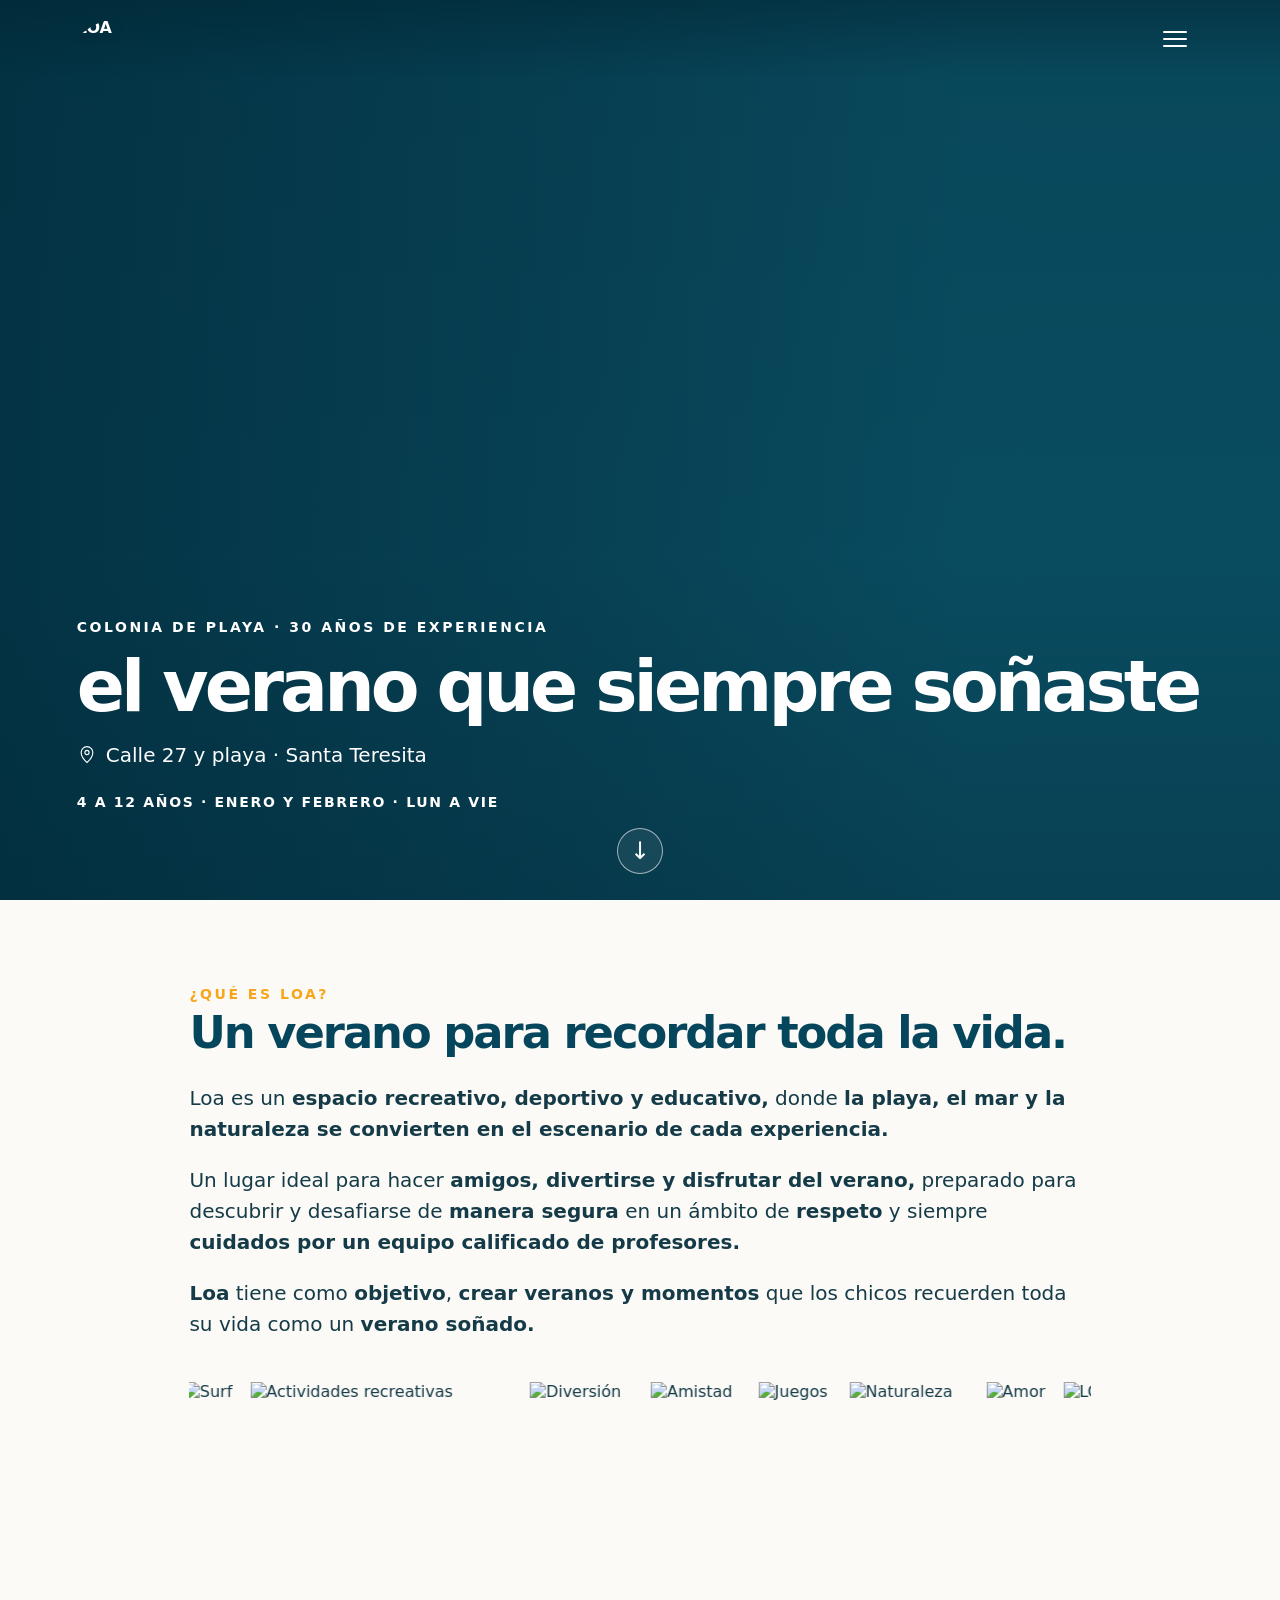
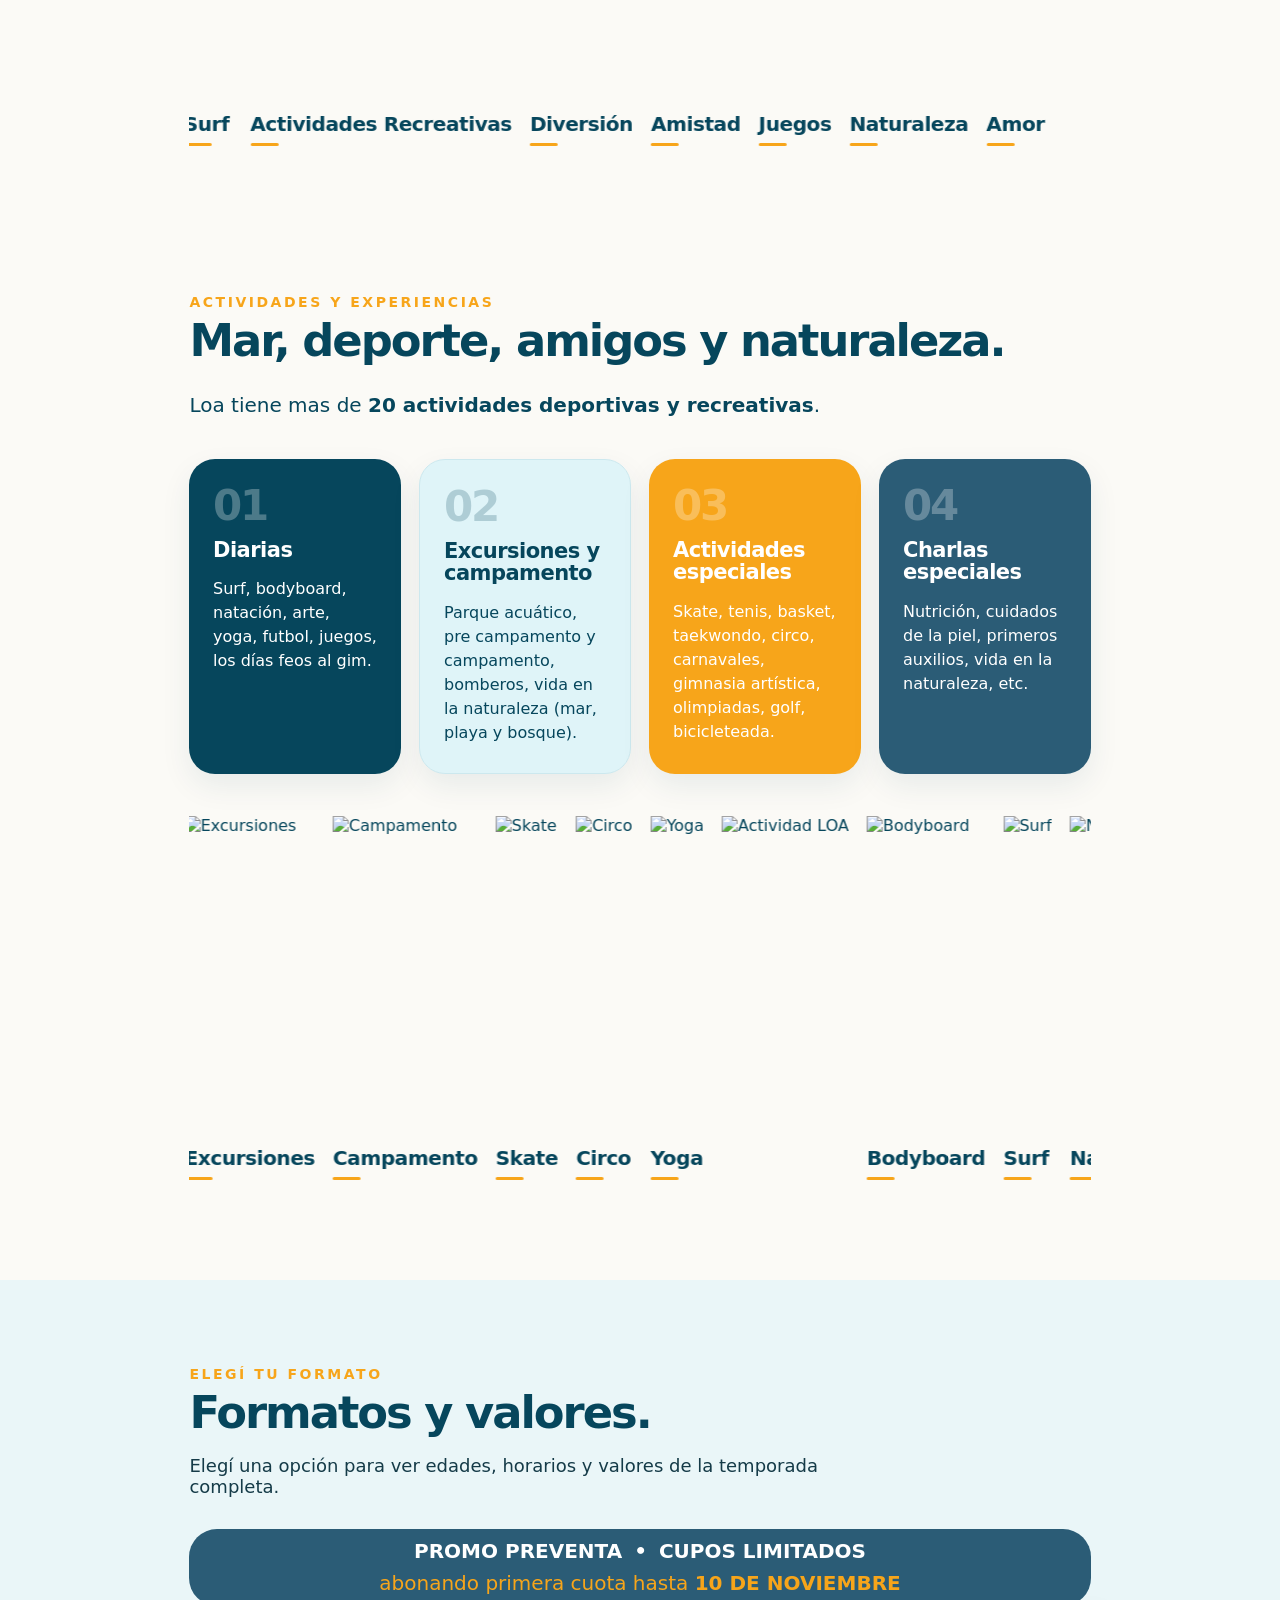
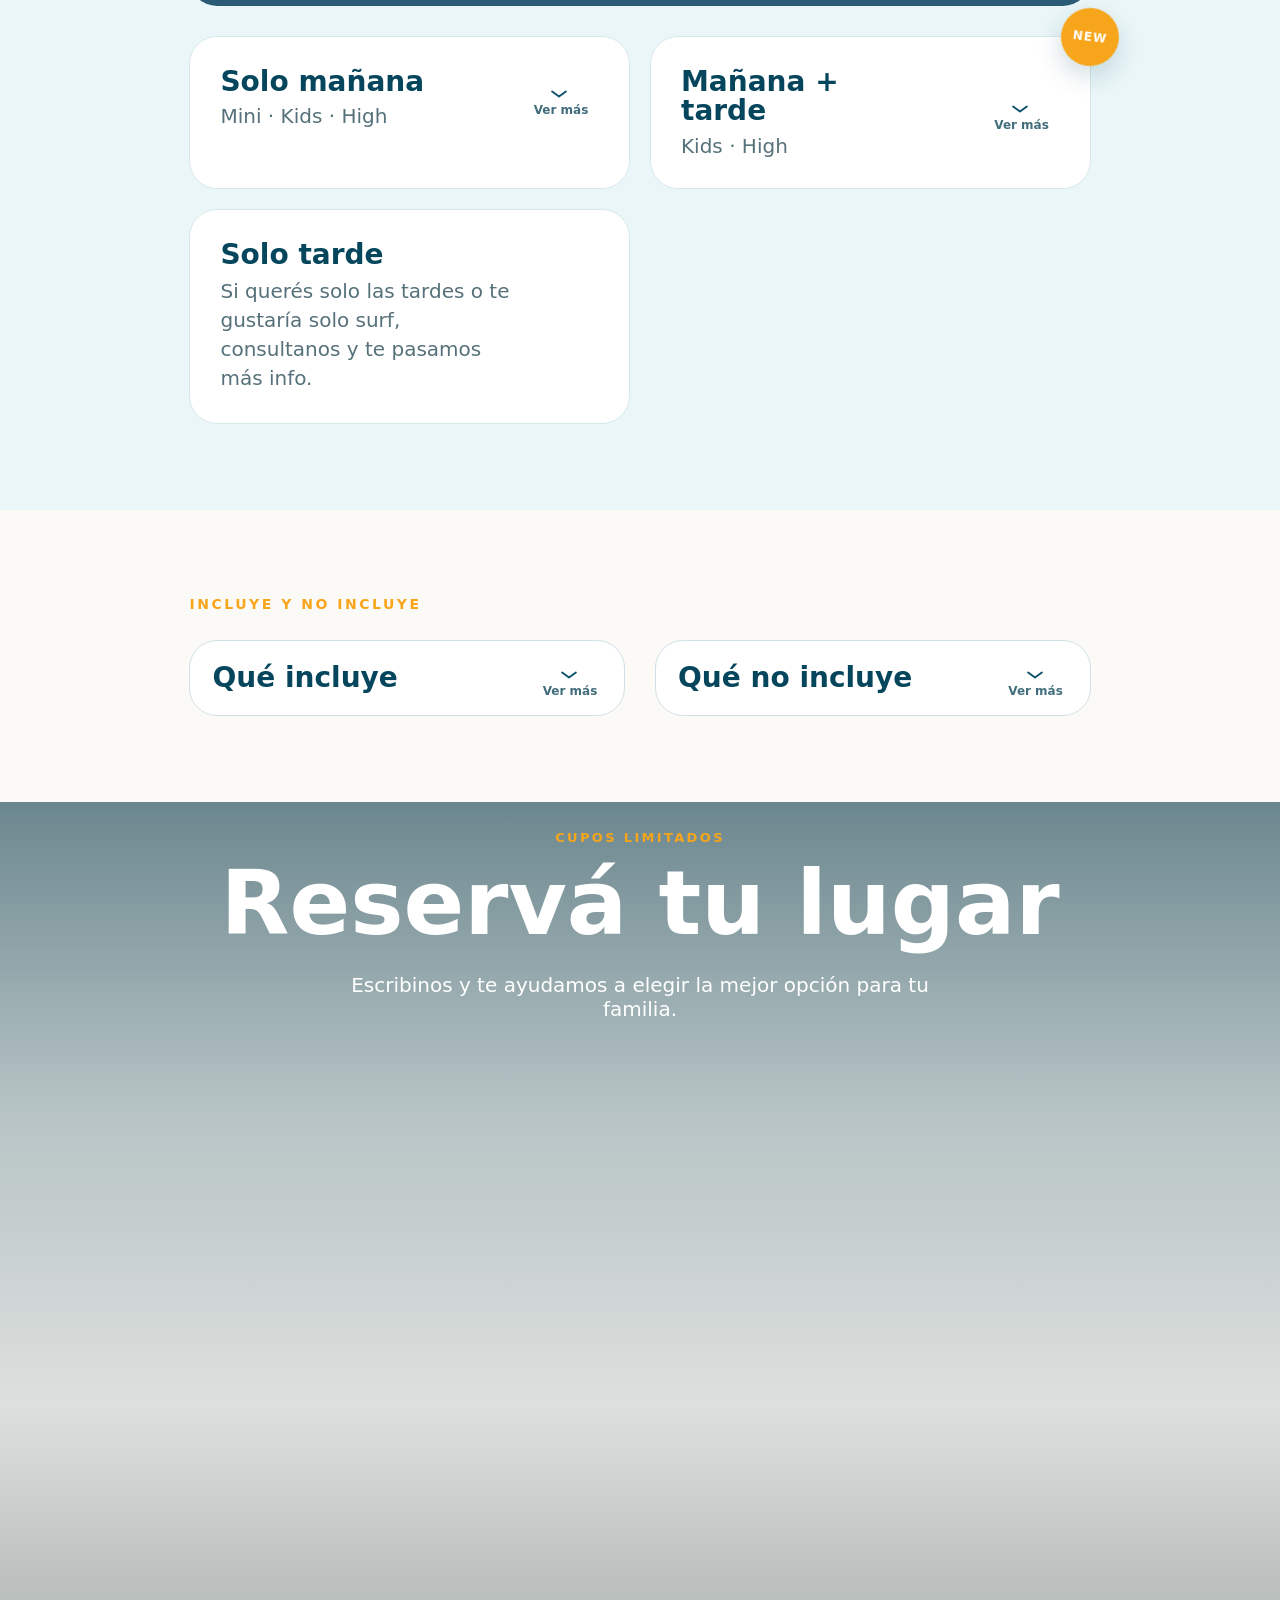
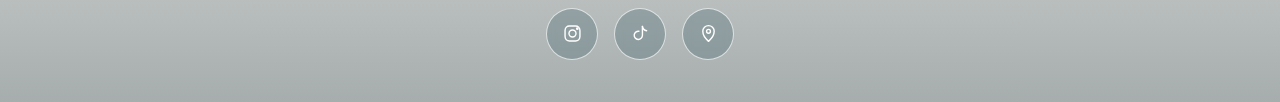
==== commit fc7bbc90: "cambios de fecha limite" ====
--- a/web/verano2027/index.html
+++ b/web/verano2027/index.html
@@ -2353,35 +2353,7 @@
     );
   })();
 
-  (function(){
-    const CUTOFF = '2026-10-31';
-
-    function argentinaDateISO(){
-      const parts = new Intl.DateTimeFormat('en-CA', {
-        timeZone: 'America/Argentina/Buenos_Aires',
-        year: 'numeric',
-        month: '2-digit',
-        day: '2-digit'
-      }).formatToParts(new Date());
-
-      const values = {};
-      parts.forEach(part => {
-        if(part.type !== 'literal') values[part.type] = part.value;
-      });
-
-      return `${values.year}-${values.month}-${values.day}`;
-    }
-
-    if(argentinaDateISO() >= CUTOFF){
-      const promo = document.querySelector('#formatos .preventa');
-      if(promo) promo.style.display = 'none';
-
-      document.querySelectorAll('#formatos .payment-options-title').forEach(title => {
-        const priceBox = title.closest('.pricebox');
-        if(priceBox) priceBox.style.display = 'none';
-      });
-    }
-  })();
+
 
   (function(){
     const contact = document.querySelector('.contact.contact-photo');
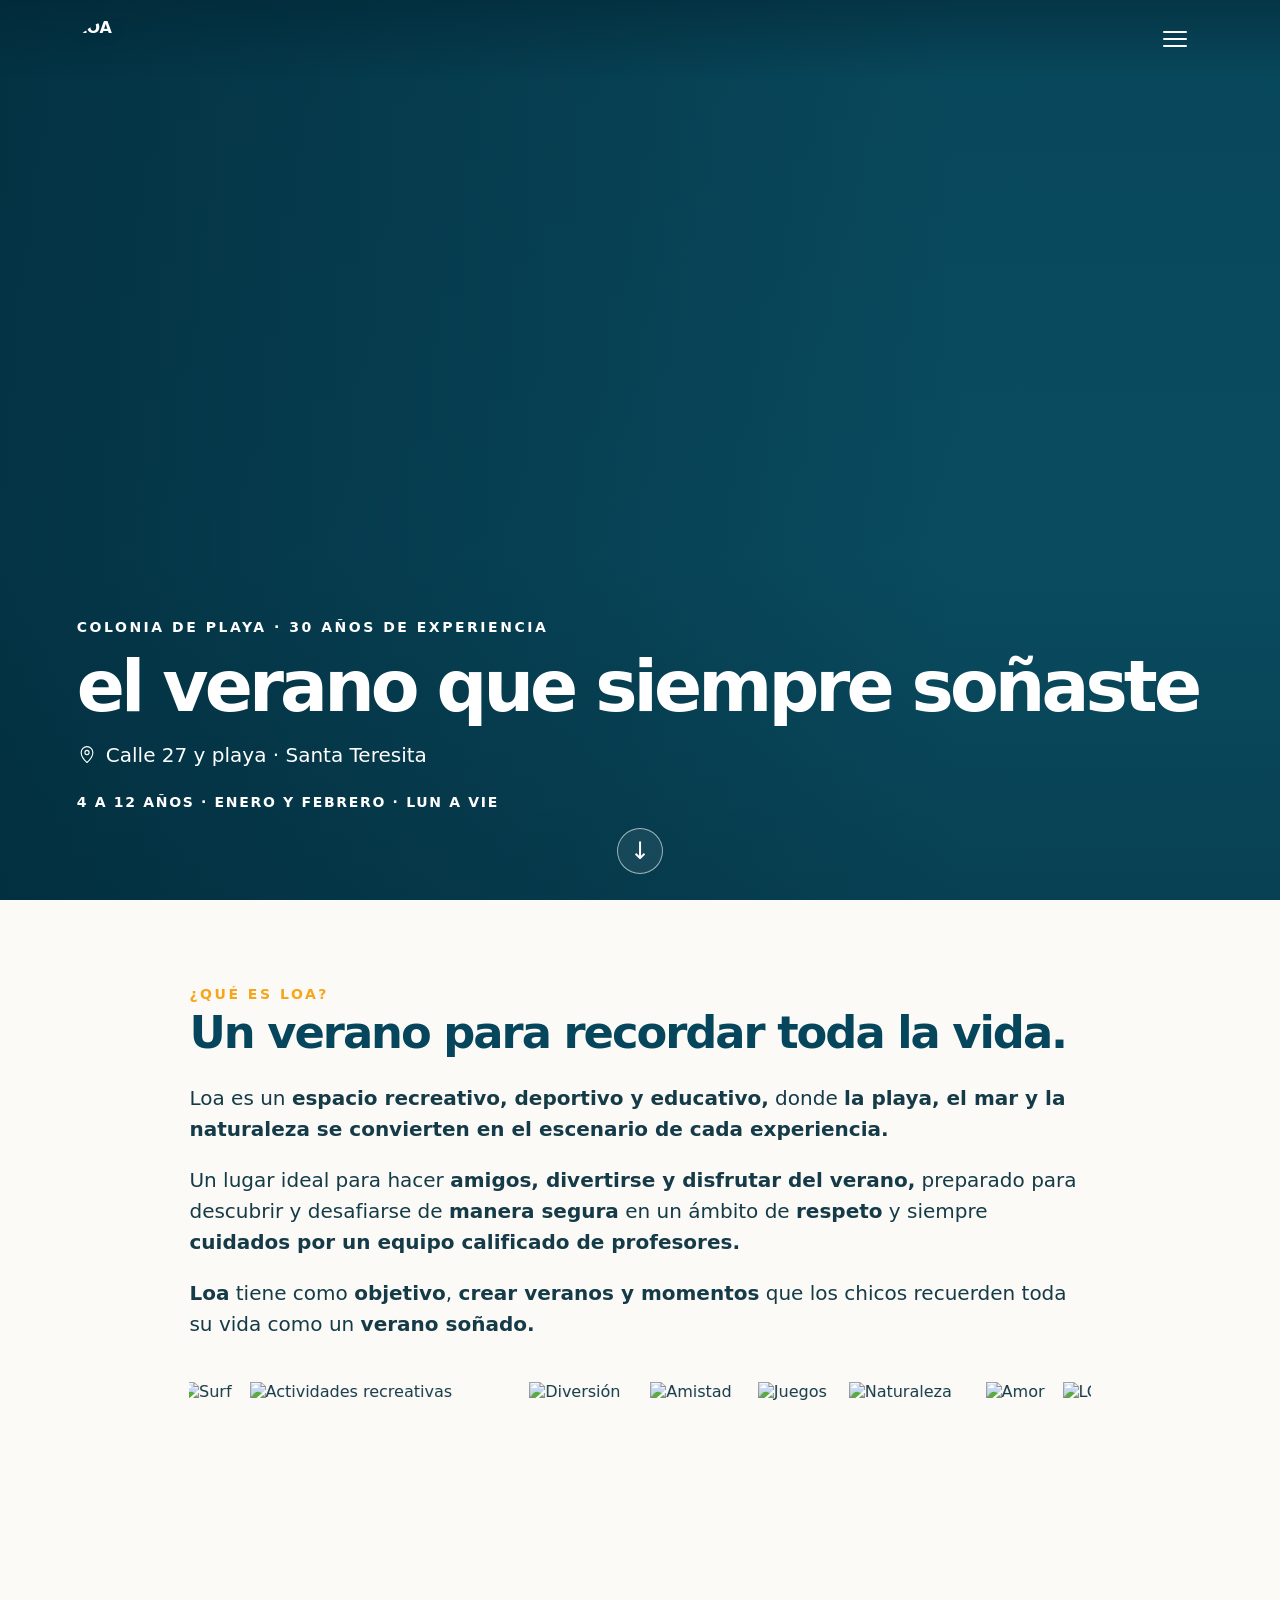
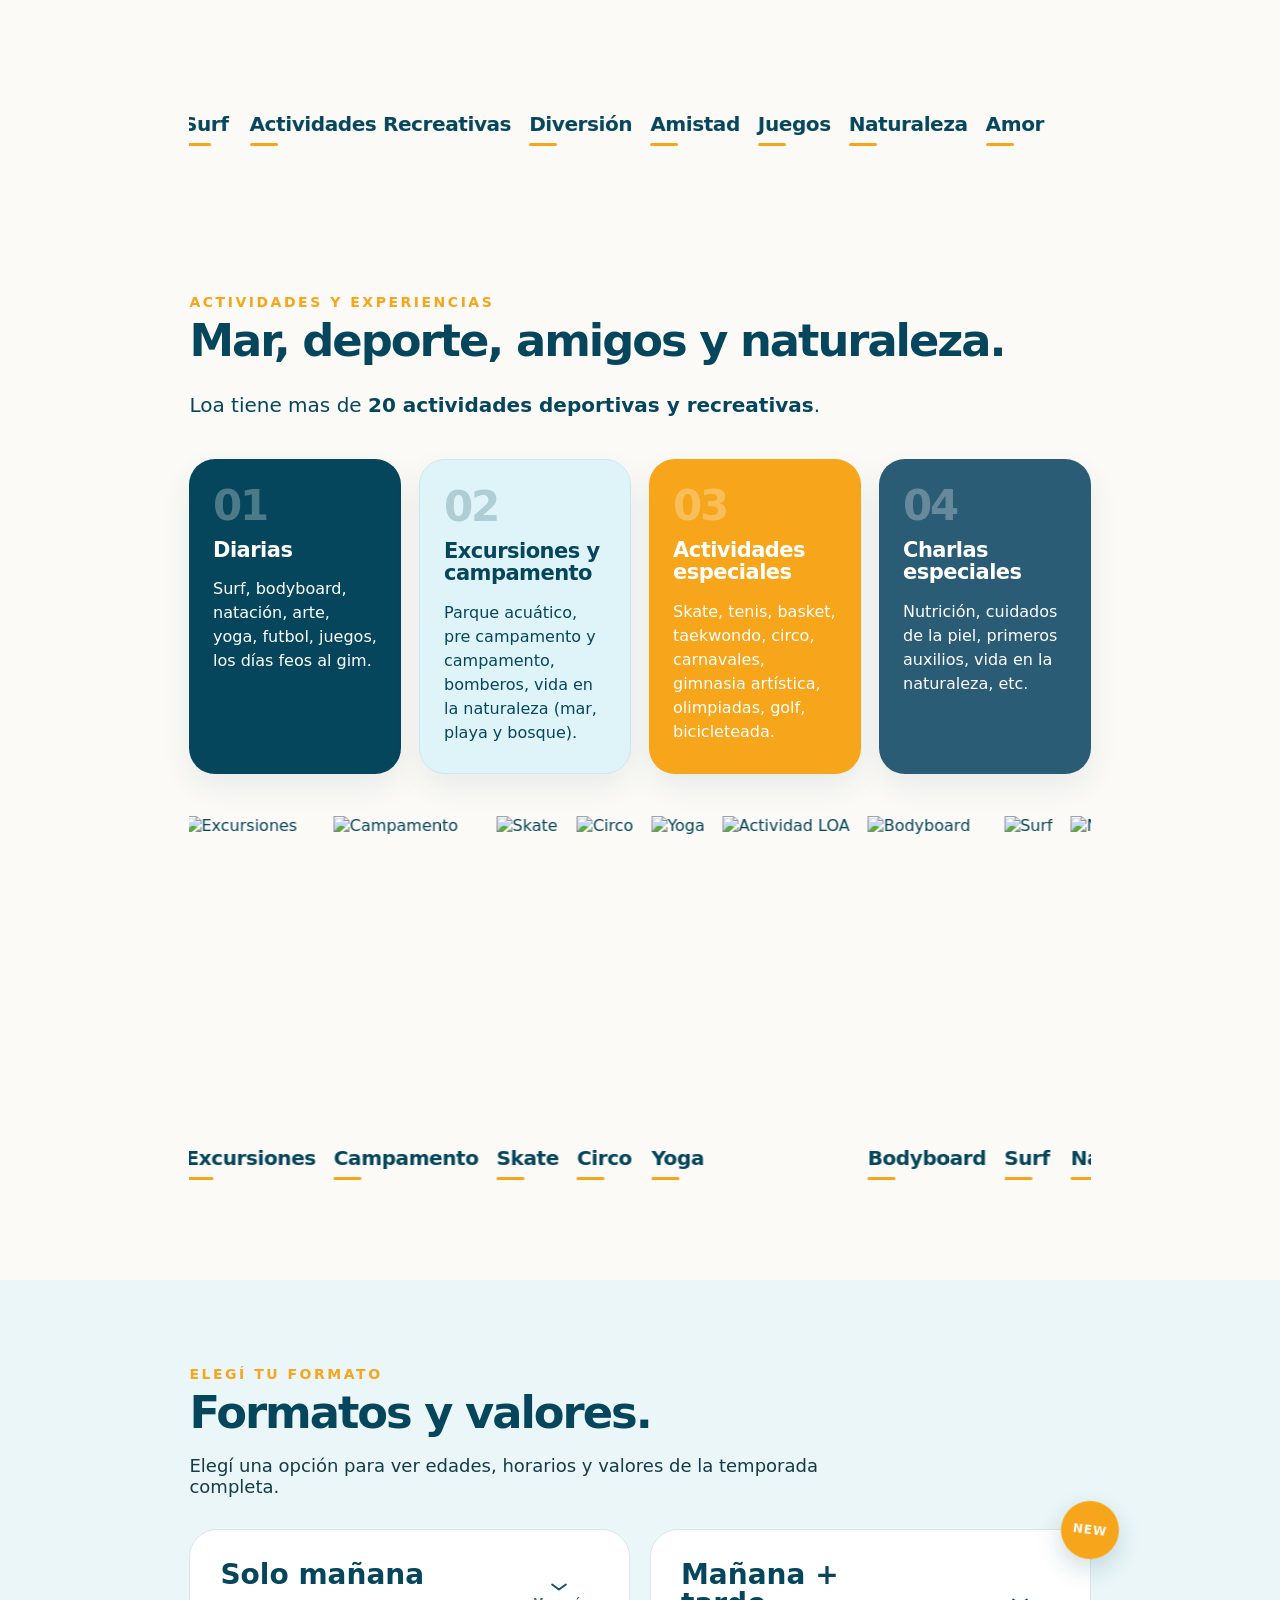
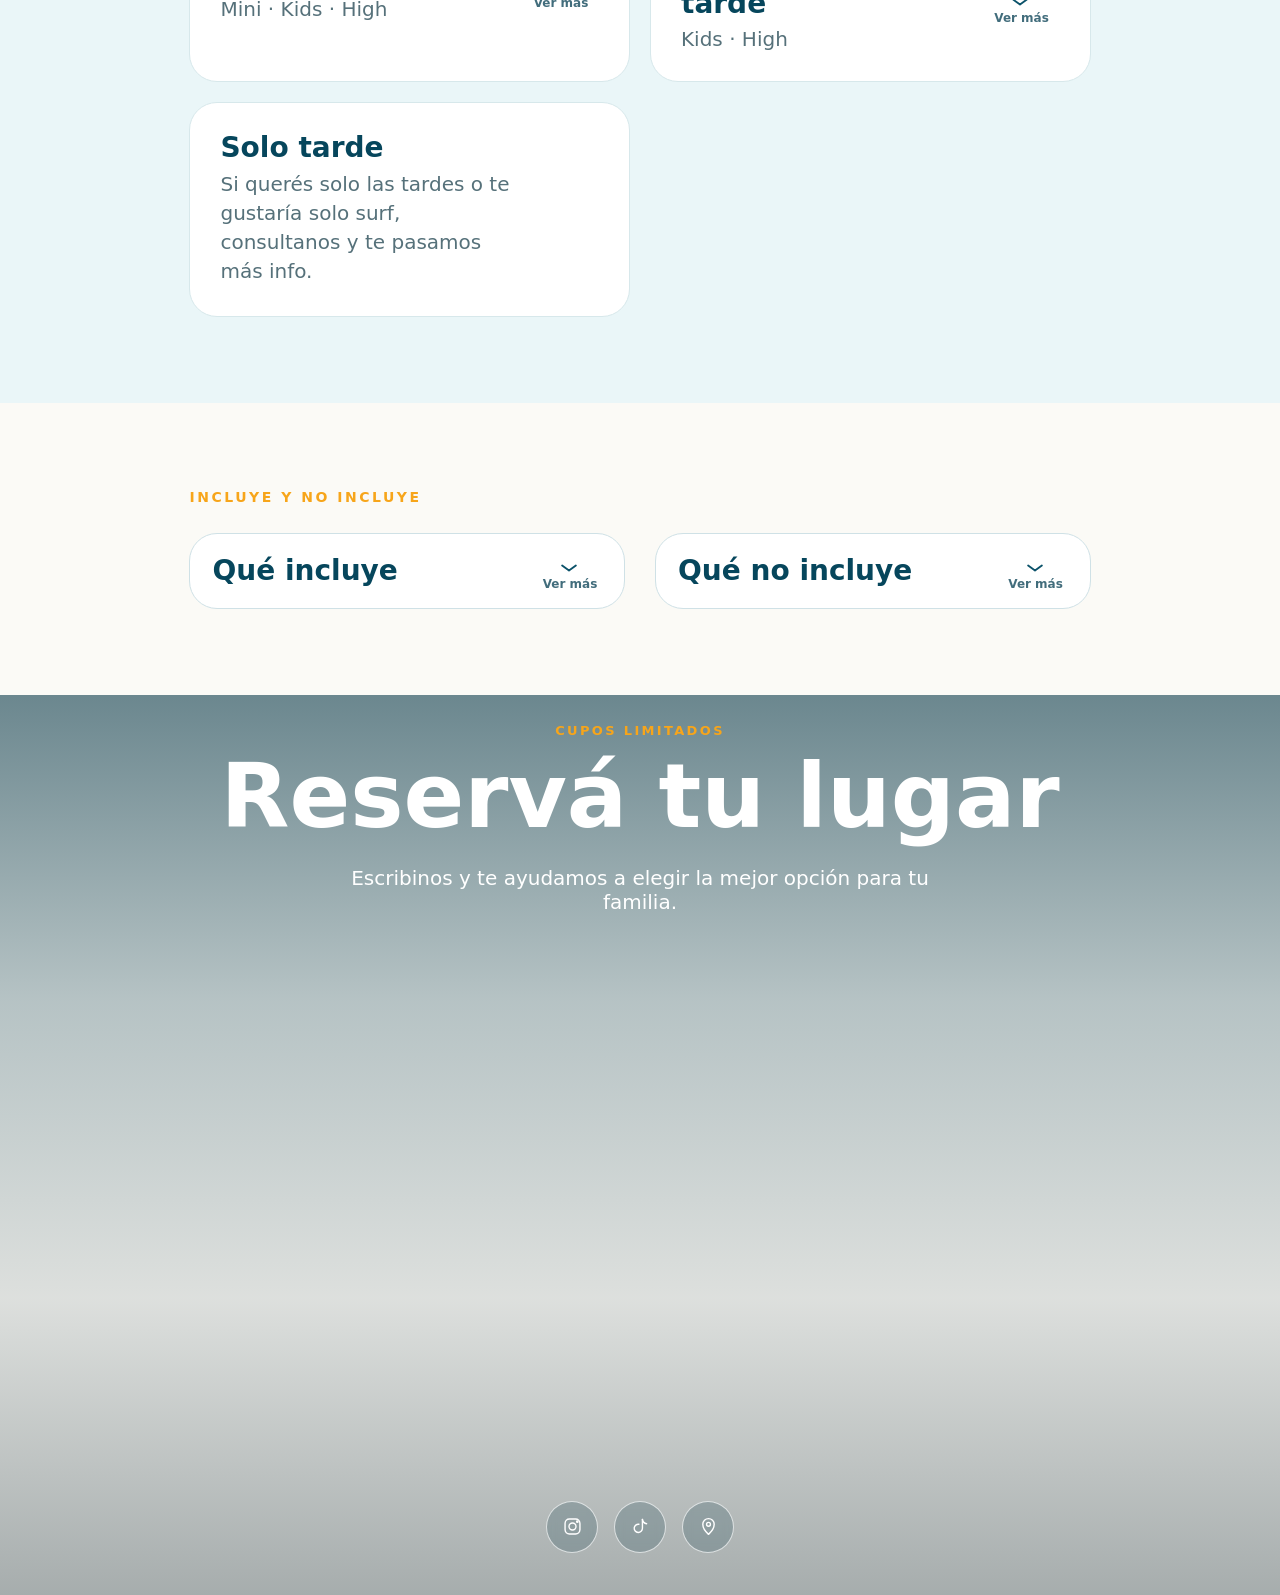
==== commit e9b07bf9: "cambios de valores" ====
--- a/web/verano2027/index.html
+++ b/web/verano2027/index.html
@@ -2070,13 +2070,26 @@
     <div class='value-card'><img src='images/actividad-16-Surf.jpg' alt='Surf' loading='lazy' decoding='async'><strong>Surf</strong></div>
     <div class='value-card'><img src='images/actividad-18-Skate.JPG' alt='Skate' loading='lazy' decoding='async'><strong>Skate</strong></div>
   </div></div></div></div></section>
-  <section class='section' id='formatos' style='background:#eaf6f8'><div class='wrap'><div class='kicker'>Elegí tu formato</div><h2>Formatos y valores.</h2><p style='font-size:18px;max-width:680px;margin:-8px 0 32px'>Elegí una opción para ver edades, horarios y valores de la temporada completa.</p><div class='preventa'>
-    <div class='preventa-linea'>PROMO PREVENTA <span class='preventa-dot'>•</span> CUPOS LIMITADOS</div>
-    <div class='preventa-fecha'>abonando primera cuota hasta <strong>10 DE NOVIEMBRE</strong></div>
-  </div>
+  <section class='section' id='formatos' style='background:#eaf6f8'><div class='wrap'><div class='kicker'>Elegí tu formato</div><h2>Formatos y valores.</h2><p style='font-size:18px;max-width:680px;margin:-8px 0 32px'>Elegí una opción para ver edades, horarios y valores de la temporada completa.</p>
+
     <div class='formats'>
-      <div class='format'><div class='format-head' role='button' tabindex='0' aria-expanded='false'><h3>Solo mañana</h3><p class='format-summary'>Mini · Kids · High</p><span class='format-action-hint' aria-hidden='true'><span class='hint-closed'>Ver más</span><span class='hint-open'>Cerrar</span></span></div><div class='details'><div class='details-inner'><div class='pricebox format-age-row'><b>Mini · 4 a 6 años</b><span class='format-time'>9:30 a 13:15 hs</span></div><div class='pricebox format-age-row'><b>Kids · 7 a 9 años</b><span class='format-time'>9:15 a 13:00 hs</span></div><div class='pricebox format-age-row'><b>High · 10 a 12 años</b><span class='format-time'>9:15 a 13:00 hs</span></div><div class='pricebox'><div class='payment-options-title'>Opciones de pago</div><div class='quota quota-first'><span class='price'>2 cuotas de $430.000</span><span class='price-total'>Total temporada completa $860.000</span></div><div class='quota quota-second'><span class='price'>3 cuotas de $310.000</span><span class='price-total'>Total temporada completa $930.000</span></div><div class='payment-cash'>Valores expresados de preventa en efectivo</div></div></div></div></div>
-      <div class='format'><div class='format-head' role='button' tabindex='0' aria-expanded='false'><span class='format-new'>NEW</span><h3>Mañana + tarde</h3><p class='format-summary'>Kids · High</p><span class='format-action-hint' aria-hidden='true'><span class='hint-closed'>Ver más</span><span class='hint-open'>Cerrar</span></span></div><div class='details'><div class='details-inner'><div class='pricebox format-age-row'><b>Kids · 7 a 9 años</b><span class='format-time'>9:15 a 16:30 hs</span></div><div class='pricebox format-age-row'><b>High · 10 a 12 años</b><span class='format-time'>9:15 a 16:30 hs</span></div><div class='pricebox format-age-row format-age-row-placeholder' aria-hidden='true'><b>&nbsp;</b><span class='format-time'>&nbsp;</span></div><div class='pricebox'><div class='payment-options-title'>Opciones de pago</div><div class='quota quota-first'><span class='price'>2 cuotas de $575.000</span><span class='price-total'>Total temporada completa $1.150.000</span></div><div class='quota quota-second'><span class='price'>3 cuotas de $430.000</span><span class='price-total'>Total temporada completa $1.290.000</span></div><div class='payment-cash'>Valores expresados de preventa en efectivo</div></div><div class='subtoggle subtoggle-static'>¿Qué es eso de mañana + tarde?</div><div class='subdetails subdetails-static'><p>A todas las actividades de la mañana, le sumamos por la tarde:</p><p><b>Puro Surf</b> · 2 veces x semana<br><b>Recreación y aventuras</b> · 3 veces x semana</p><p><b>Pagás 1 actividad de la tarde y podés venir a las 2 de lunes a viernes cuando quieras.</b></p></div></div></div></div>
+      <div class='format'><div class='format-head' role='button' tabindex='0' aria-expanded='false'><h3>Solo mañana</h3><p class='format-summary'>Mini · Kids · High</p><span class='format-action-hint' aria-hidden='true'><span class='hint-closed'>Ver más</span><span class='hint-open'>Cerrar</span></span></div><div class='details'><div class='details-inner'><div class='pricebox format-age-row'><b>Mini · 4 a 6 años</b><span class='format-time'>9:30 a 13:15 hs</span></div><div class='pricebox format-age-row'><b>Kids · 7 a 9 años</b><span class='format-time'>9:15 a 13:00 hs</span></div>
+        <div class='pricebox format-age-row'><b>High · 10 a 12 años</b><span class='format-time'>9:15 a 13:00 hs</span></div>
+        <div class='pricebox'><div class='payment-options-title'>Opciones de pago</div>
+          <div class='quota quota-first'>
+            <span class='price'>2 cuotas de $465.000</span><span class='price-total'>Total temporada completa $930.000</span>
+          </div>
+          <div class='payment-cash'>Valores expresados de preventa en efectivo</div></div></div></div></div>
+      <div class='format'><div class='format-head' role='button' tabindex='0' aria-expanded='false'><span class='format-new'>NEW</span><h3>Mañana + tarde</h3><p class='format-summary'>Kids · High</p><span class='format-action-hint' aria-hidden='true'><span class='hint-closed'>Ver más</span><span class='hint-open'>Cerrar</span></span></div><div class='details'><div class='details-inner'>
+        <div class='pricebox format-age-row'><b>Kids · 7 a 9 años</b><span class='format-time'>9:15 a 16:30 hs</span></div><div class='pricebox format-age-row'><b>High · 10 a 12 años</b><span class='format-time'>9:15 a 16:30 hs</span></div>
+        <div class='pricebox format-age-row format-age-row-placeholder' aria-hidden='true'><b>&nbsp;</b><span class='format-time'>&nbsp;</span></div><div class='pricebox'>
+        <div class='payment-options-title'>Opciones de pago</div>
+        <div class='quota quota-first'>
+          <span class='price'>2 cuotas de $645.000</span>
+          <span class='price-total'>Total temporada completa $1.290.000</span>
+        </div>
+        <div class='payment-cash'>Valores expresados de preventa en efectivo</div>
+      </div><div class='subtoggle subtoggle-static'>¿Qué es eso de mañana + tarde?</div><div class='subdetails subdetails-static'><p>A todas las actividades de la mañana, le sumamos por la tarde:</p><p><b>Puro Surf</b> · 2 veces x semana<br><b>Recreación y aventuras</b> · 3 veces x semana</p><p><b>Pagás 1 actividad de la tarde y podés venir a las 2 de lunes a viernes cuando quieras.</b></p></div></div></div></div>
       <div class='format format-consulta format-consulta-simple'>
         <div class='format-head format-consulta-head'>
           <div>
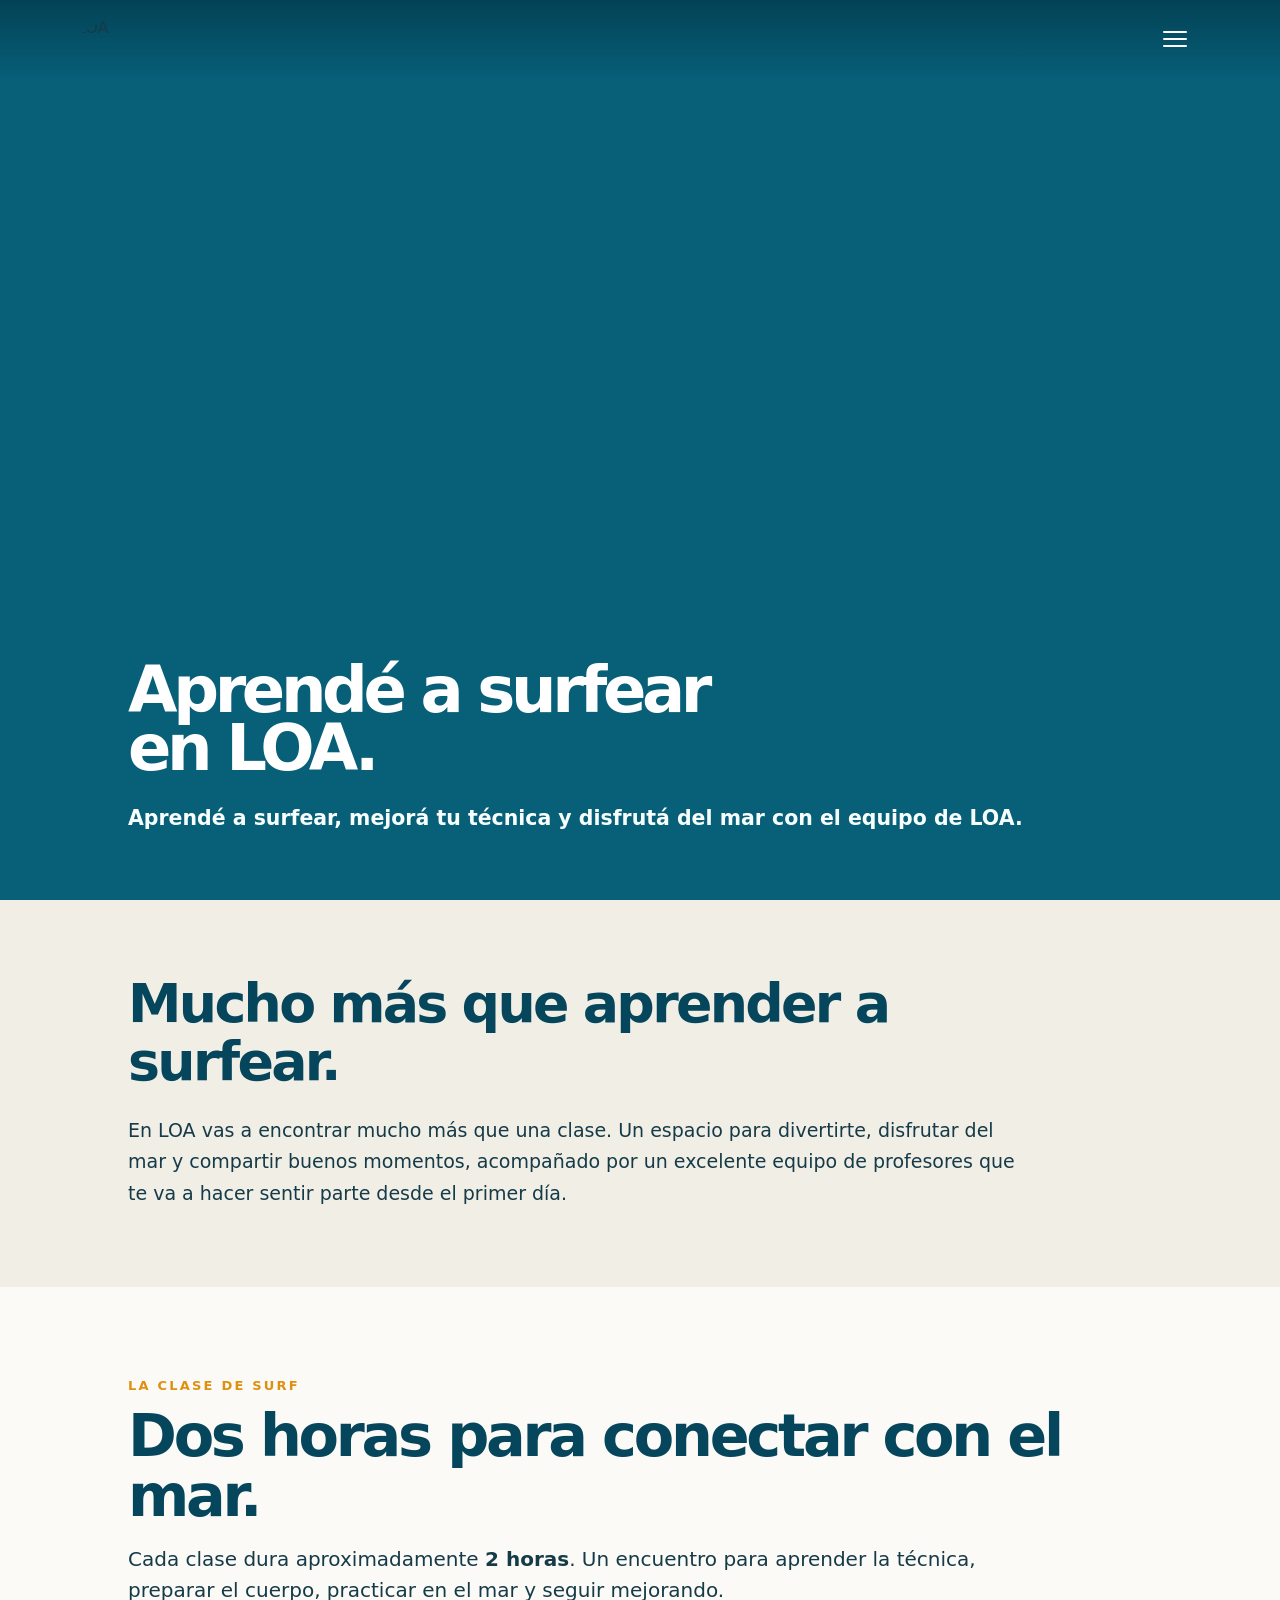
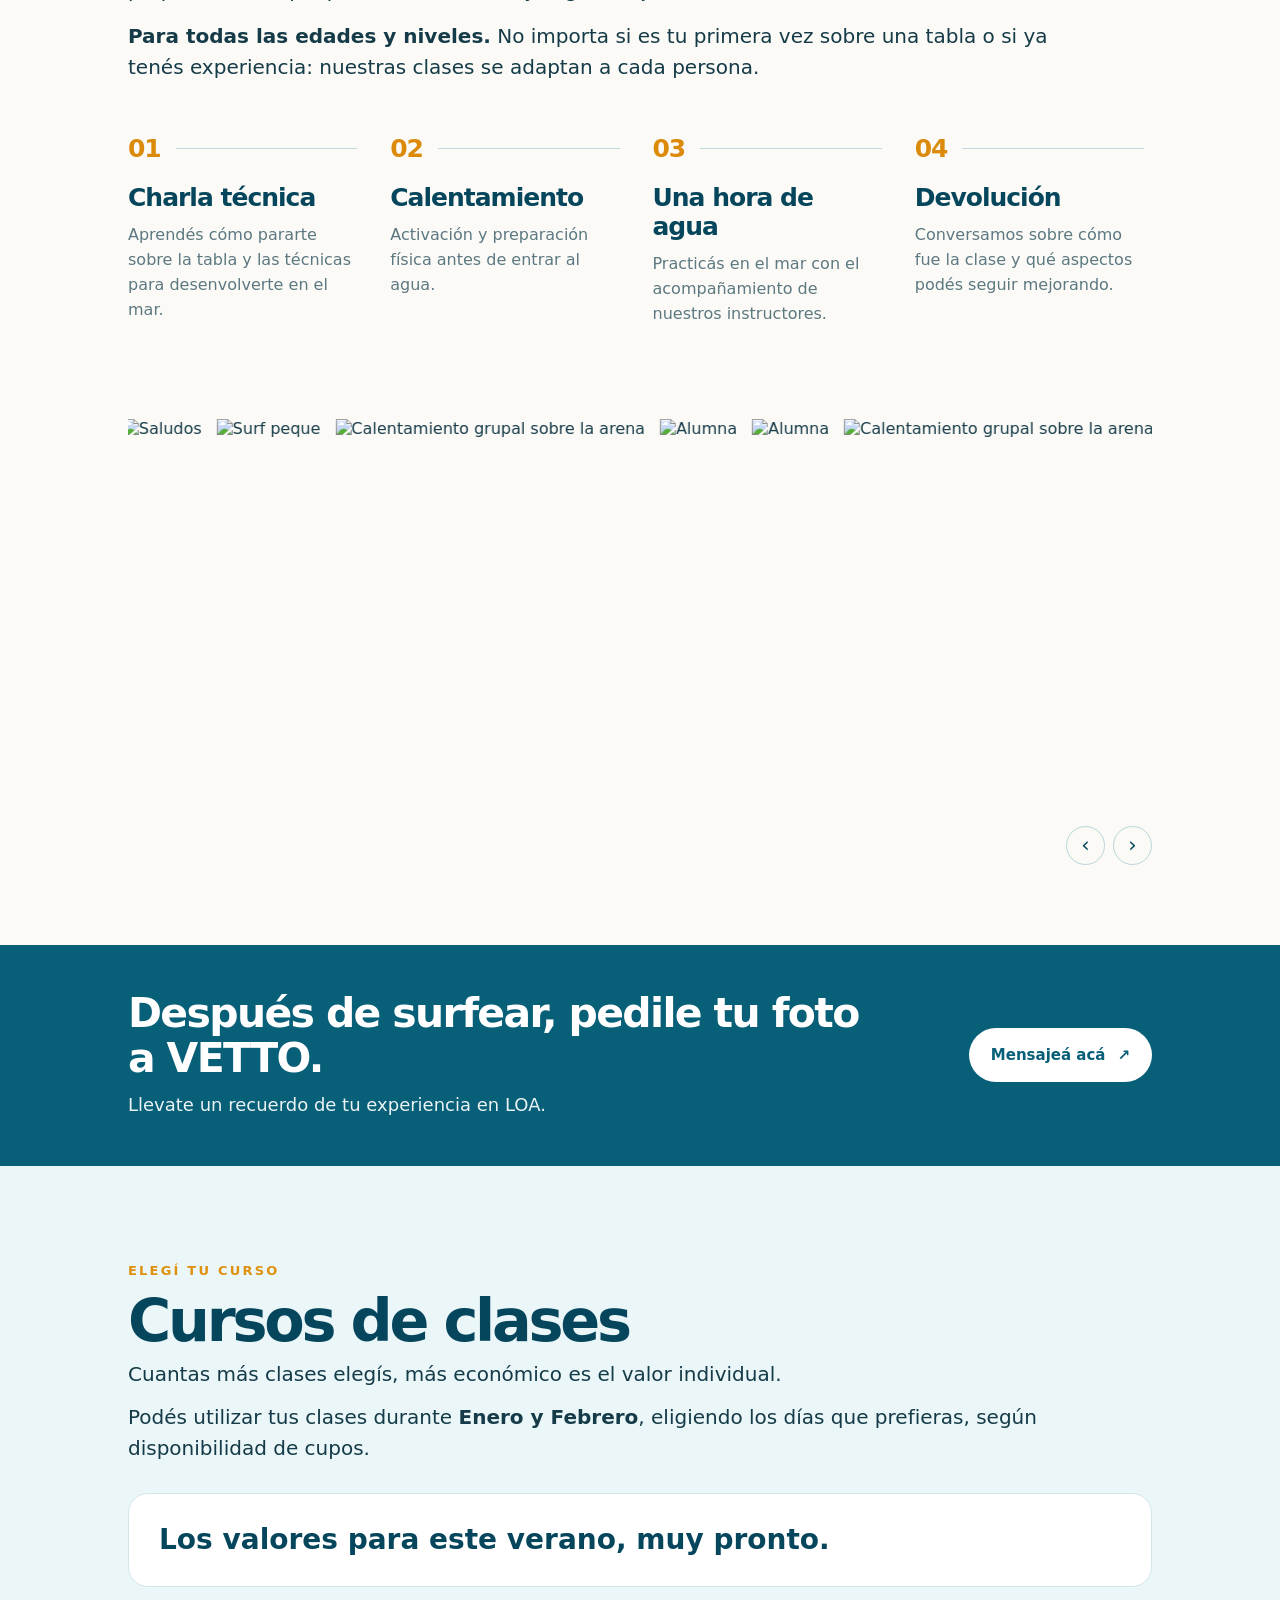
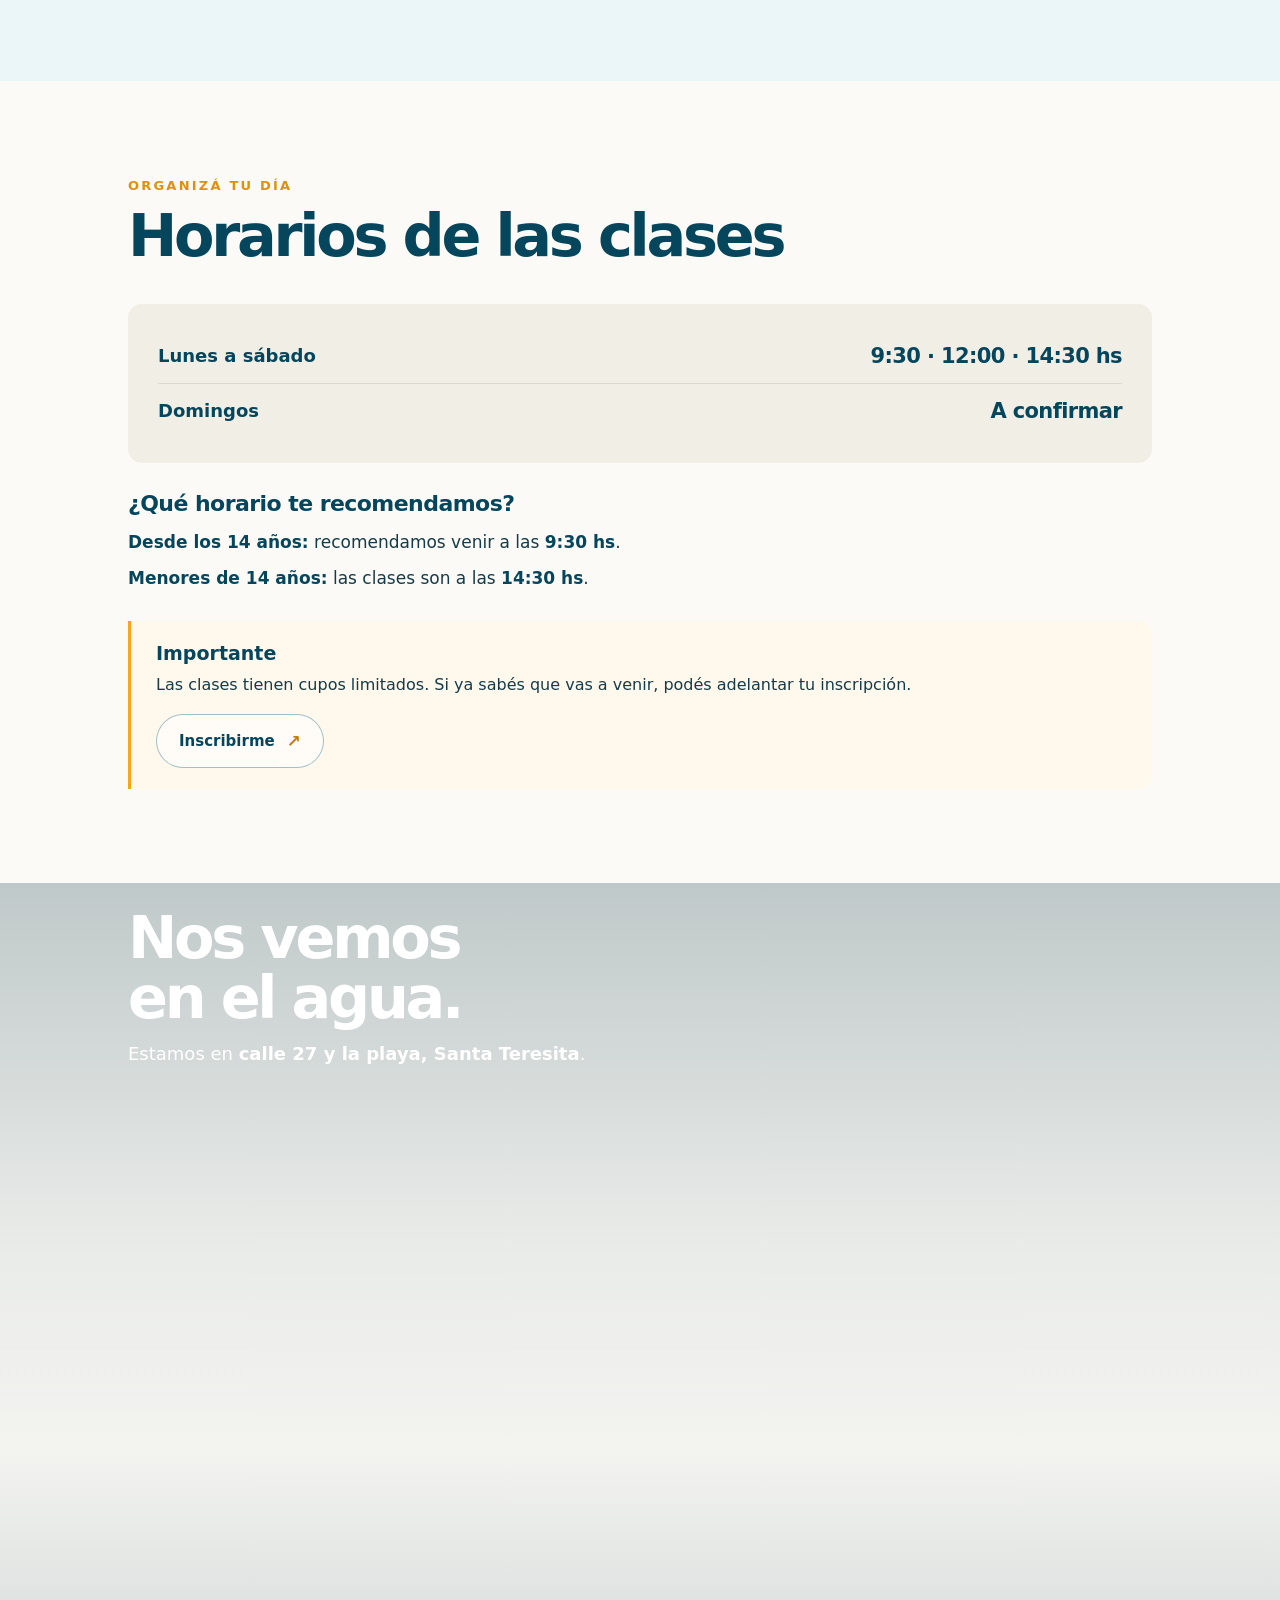
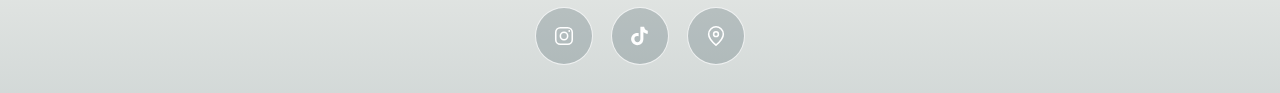
==== commit 61333092: "primer version calses de surf" ====
--- a/web/verano2027/index.html
+++ b/web/verano2027/index.html
@@ -1,2486 +1,839 @@
-<!doctype html><html lang='es-AR'><head><meta charset='utf-8'><meta name='viewport' content='width=device-width,initial-scale=1'><title>LOA · Colonia de playa en Santa Teresita · Verano 2027</title>
-  <link rel="icon" type="image/png" sizes="512x512" href="images/favicon.png">
+<!doctype html>
+<html lang="es-AR">
+<head>
+  <meta charset="utf-8"><meta name="viewport" content="width=device-width,initial-scale=1">
+  <title>Clases de surf · LOA</title>
+  <meta name="description" content="Conocé cómo son las clases y cursos de surf de LOA en Santa Teresita. Horarios, modalidades y paquetes de clases.">
+  <link rel="icon" type="image/png" href="images/favicon.png">
   <link rel="apple-touch-icon" href="images/favicon.png">
-  <link rel="preload" as="image" href="images/home.jpg" fetchpriority="high">
-
-  <meta name="description" content="LOA · Colonia de playa en Santa Teresita para chicos de 4 a 12 años. Surf, deporte, naturaleza y amigos. Enero y febrero · Verano 2027.">
-  <link rel="canonical" href="https://loasurf.com.ar/verano2027/">
-
-  <meta property="og:type" content="website">
-  <meta property="og:title" content="LOA · Colonia de playa en Santa Teresita · Verano 2027">
-  <meta property="og:description" content="Colonia de playa en Santa Teresita para chicos de 4 a 12 años. Surf, deporte, naturaleza y amigos.">
-  <meta property="og:url" content="https://loasurf.com.ar/verano2027/">
-  <meta property="og:image" content="https://loasurf.com.ar/verano2027/images/og-verano-2027.png">
-
-  <meta property="og:image:alt" content="LOA · Colonia de playa en Santa Teresita · Verano 2027">
-
-  <meta name="twitter:card" content="summary_large_image">
-  <meta name="twitter:title" content="LOA · Colonia de playa en Santa Teresita · Verano 2027">
-  <meta name="twitter:description" content="Colonia de playa en Santa Teresita para chicos de 4 a 12 años. Surf, deporte, naturaleza y amigos.">
-  <meta name="twitter:image" content="https://loasurf.com.ar/verano2027/images/og-verano-2027.png">
-  <meta name="twitter:image:alt" content="LOA · Colonia de playa en Santa Teresita · Verano 2027">
-
-  <meta property="og:image:width" content="1200">
-  <meta property="og:image:height" content="630">
-  <style id="loa-styles-clean">
-    /* =========================================================
-       LOA · CSS CONSOLIDADO
-       Limpieza conservadora: mismo diseño y comportamiento.
-       ========================================================= */
-    :root{--blue:#075f78;--deep:#06465c;--sky:#dff4f8;--orange:#f7a51a;--ink:#153b48;--cream:#fbfaf6;--content-max:1420px;--desktop-gutter:6vw;--section-top-space:86px;--section-bottom-space:86px;--section-top-space-mobile:58px;--section-bottom-space-mobile:58px;}*{box-sizing:border-box;}html{scroll-behavior:smooth;scroll-padding-top:76px;}body{margin:0;font-family:Inter,ui-sans-serif,system-ui,-apple-system,Segoe UI,sans-serif;color:var(--ink);background:var(--cream);}nav{position:fixed;z-index:20;top:0;left:0;right:0;justify-content:space-between;padding:0 5vw;background:linear-gradient(180deg,rgba(0,35,48,.48),transparent);border-bottom:0;transition:.35s ease;}.nav-scrolled{background:rgba(255,255,255,.94);backdrop-filter:blur(16px);border-bottom-color:transparent;box-shadow:0 8px 30px #073f4e12;}.logo{display:flex;align-items:center;gap:12px;font-weight:850;color:white;text-shadow:0 1px 12px #00394d66;}.nav-scrolled .logo{color:var(--deep);text-shadow:none;}.menu{display:flex;gap:24px;font-size:13px;font-weight:750;}.menu a{text-decoration:none;color:white;text-shadow:0 1px 12px #00394d88;transition:.25s;}.nav-scrolled .menu a{color:var(--deep);text-shadow:none;}.cta{background:var(--orange);color:white!important;padding:12px 18px;border-radius:999px;}.hero{height:100vh;min-height:680px;position:relative;background:url("images/home.jpg") center 42%/cover no-repeat;display:flex;align-items:flex-end;padding:80px 6vw 10vh;color:white;}.hero:after{content:"";position:absolute;inset:0;background:linear-gradient(90deg,rgba(0,39,54,.68) 0%,rgba(0,39,54,.32) 46%,rgba(0,39,54,.06) 75%),linear-gradient(180deg,rgba(0,25,35,.15),rgba(0,25,35,.08) 62%,rgba(0,25,35,.28));}.hero .content{position:relative;z-index:1;margin:0 auto;}.eyebrow{text-transform:uppercase;letter-spacing:.18em;font-size:15px;font-weight:800;}.hero h1{font-size:clamp(38px,5.55vw,84px);line-height:.96;margin:18px 0 22px;letter-spacing:-.055em;white-space:nowrap;max-width:none;}.hero h1 span{display:inline;font-size:1em;letter-spacing:inherit;font-weight:800;}.hero p{font-size:17px;max-width:610px;margin:0;}.hero-meta{display:flex;gap:14px;align-items:center;margin-top:24px;font-size:15px;font-weight:850;letter-spacing:.12em;text-transform:uppercase;}.hero-meta span+span:before{content:"·";margin-right:14px;color:var(--orange);}.scroll-arrow{position:absolute;z-index:2;left:50%;bottom:26px;transform:translateX(-50%);width:46px;height:46px;border:1px solid #ffffff99;border-radius:50%;display:grid;place-items:center;color:white;text-decoration:none;font-size:24px;background:#ffffff12;backdrop-filter:blur(8px);animation:bob 1.8s ease-in-out infinite;}@keyframes bob{50%{transform:translate(-50%,7px);}}.section{padding:92px 6vw;}.wrap{max-width:1180px;margin:auto;}.kicker{font-weight:850;letter-spacing:.18em;color:var(--orange);text-transform:uppercase;}.section h2{font-size:clamp(38px,5vw,68px);letter-spacing:-.045em;line-height:.95;margin:10px 0 28px;color:var(--deep);}.intro{display:grid;grid-template-columns:1.05fr .95fr;gap:60px;align-items:center;}.intro p{font-size:20px;line-height:1.55;}.values-slider{margin-top:42px;overflow-x:auto;overflow-y:hidden;width:100%;margin-left:0;padding:0 0 14px;scroll-snap-type:x proximity;scroll-behavior:smooth;cursor:grab;scrollbar-width:none;}.values-slider::-webkit-scrollbar{display:none;}.values-slider:active{cursor:grabbing;}.values-track{display:flex;gap:18px;width:max-content;}.value-card{position:relative;width:auto;height:auto;flex:0 0 auto;scroll-snap-align:start;}.value-card img{height:320px;width:auto;max-width:none;display:block;}.value-card strong{display:block;margin-top:10px;color:var(--deep);font-size:20px;letter-spacing:-.02em;text-transform:capitalize;}.value-card strong:after{content:"";display:block;width:28px;height:3px;background:var(--orange);margin-top:7px;border-radius:4px;}.formats{display:grid;grid-template-columns:1fr 1fr;gap:20px;}.format{border-radius:28px;background:white;border:1px solid #d7e8eb;overflow:hidden;transition:.25s;}.format:hover{box-shadow:0 16px 45px #0a536218;}.format-head{padding:30px;cursor:pointer;position:relative;}.format-head:after{content:"+";position:absolute;right:28px;top:54px;width:38px;height:38px;border-radius:50%;display:grid;place-items:center;background:#edf7f8;color:var(--deep);font-size:25px;font-weight:500;transition:.25s;}.format.open .format-head:after{content:"–";background:var(--orange);color:white;}.format h3{font-size:32px;margin:0 55px 8px 0;color:var(--deep);}.format-summary{color:#56717a;margin:0;}.format .details{display:grid;grid-template-rows:0fr;transition:grid-template-rows .35s ease;}.format .details-inner{overflow:hidden;padding:0 30px;}.format.open .details{grid-template-rows:1fr;}.format.open .details-inner{padding-bottom:30px;}.price{font-size:28px;font-weight:850;color:var(--blue);}.pricebox{padding:20px 0;border-top:1px solid #e4edef;}.subtoggle{width:100%;border:0;background:#f5fafb;color:var(--deep);font:inherit;font-weight:800;text-align:left;padding:16px 18px;border-radius:14px;cursor:pointer;display:flex;justify-content:space-between;align-items:center;margin-top:8px;}.subtoggle span{font-size:20px;}.subdetails{display:none;padding:18px 4px 2px;line-height:1.55;}.subdetails.open{display:block;}.format-new{position:absolute;right:28px;top:22px;display:inline-block;background:var(--orange);color:white;border-radius:999px;padding:5px 10px;font-size:11px;font-weight:850;letter-spacing:.1em;text-transform:uppercase;margin:0;}.preventa{margin-top:22px;display:inline-flex;gap:8px;align-items:center;background:var(--deep);color:white;border-radius:999px;padding:10px 16px;font-weight:800;font-size:13px;}.preventa b{color:var(--orange);}.include{display:grid;grid-template-columns:1fr 1fr;gap:30px;}.check{background:#eef8fa;border-radius:24px;padding:30px;}.check div{padding:11px 0;border-bottom:1px solid #d6eaee;color:var(--deep);}.check .secondary{display:block;color:#6f9eaa;font-weight:300;line-height:1.4;margin-top:4px;font-size:.92em;}.check strong{color:var(--deep);}.check div:last-child{border:0;}.contact{background:var(--deep);color:white;text-align:center;padding:110px 6vw;}.contact h2{color:white;font-size:clamp(48px,7vw,90px);margin:0 0 18px;}.contact a{display:inline-block;margin-top:22px;background:var(--orange);color:white;text-decoration:none;font-weight:800;padding:17px 25px;border-radius:999px;}@media(max-width:800px){.menu a:not(.cta){display:none;}.cta{padding:10px 13px;font-size:11px;}.hero h1{white-space:normal;}.hero-meta{flex-wrap:wrap;}.hero-meta span+span:before{margin-right:7px;}.scroll-arrow{width:40px;height:40px;}.intro, .formats, .include{grid-template-columns:1fr;gap:26px;}.values-slider{margin-left:0;padding-left:0;padding-right:0;}.format-head, .check{padding:22px;}.format-new{right:20px;top:18px;}}@media(max-width:430px){.hero h1{font-size:clamp(31px,9.4vw,42px);}.hero p{font-size:13px;}.section h2{font-size:clamp(31px,9vw,42px);}.value-card img{height:195px;}.format h3{font-size:24px;}}/* Mobile polish */body{overflow-x:hidden;}.menu-toggle{display:none;border:0;background:transparent;padding:8px;cursor:pointer;}.menu-toggle span{display:block;width:24px;height:2px;background:#fff;margin:5px 0;border-radius:2px;transition:.25s;}.nav-scrolled .menu-toggle span{background:var(--deep);}@media(max-width:800px){
-      html{scroll-padding-top:68px;}
-      nav{padding:0 18px;}
-
-      .menu-toggle{display:block;position:relative;z-index:32;margin-left:auto;margin-right:8px;}
-      .menu{position:fixed;top:68px;left:12px;right:12px;display:flex;flex-direction:column;gap:0;padding:10px;background:rgba(255,255,255,.98);border:1px solid #dcecef;border-radius:18px;box-shadow:0 18px 50px #073f4e24;transform:translateY(-12px);opacity:0;pointer-events:none;transition:.22s ease;z-index:31;}
-      .menu.open{transform:none;opacity:1;pointer-events:auto;}
-      .menu a, .nav-scrolled .menu a{display:block!important;color:var(--deep);text-shadow:none;padding:13px 14px;border-radius:12px;font-size:14px;}
-      .menu a.cta{margin-top:6px;text-align:center;color:#fff!important;padding:13px 14px;}
-
-      .hero:after{background:linear-gradient(180deg,rgba(0,32,44,.10) 0%,rgba(0,32,44,.12) 38%,rgba(0,32,44,.78) 100%);}
-      .hero .content{margin:0;}
-      .eyebrow{
-        font-size:10px;
-        letter-spacing:.05em;
-        line-height:1;
-        white-space:nowrap;
-      }
-      .hero h1{font-size:clamp(36px,11.2vw,52px);line-height:.94;letter-spacing:-.055em;max-width:100%;margin:12px 0 14px;text-wrap:balance;}
-      .hero p{max-width:100%;}
-      .hero-meta{font-size:10px;letter-spacing:.08em;gap:6px;margin-top:16px;}
-      .scroll-arrow{bottom:18px;}
-      .section{padding:58px 20px;}
-      .wrap{width:100%;max-width:none;}
-      .kicker{font-size:15px;letter-spacing:.16em;}
-      .section h2{font-size:clamp(34px,10.5vw,46px);line-height:.98;margin:8px 0 22px;letter-spacing:-.045em;}
-      .intro{display:flex;flex-direction:column;gap:28px;}
-      .intro>div:first-child{width:100%;}
-      .intro p{font-size:16px;line-height:1.55;margin:0 0 14px;}
-
-      .values-slider{margin-top:28px;width:100%;overflow-x:auto;scroll-padding-left:0;-webkit-overflow-scrolling:touch;}
-      .values-track{gap:12px;padding-right:20px;}
-      .value-card{width:78vw;max-width:310px;}
-      .value-card img{width:100%;height:auto;aspect-ratio:4/3;object-fit:cover;border-radius:0;}
-      .value-card strong{font-size:16px;margin-top:8px;}
-
-      #formatos> .wrap>p{font-size:16px!important;margin-bottom:24px!important;}
-      .formats{display:flex;flex-direction:column;gap:14px;}
-      .format{border-radius:20px;}
-      .format-head{padding:22px 20px;}
-      .format h3{font-size:26px;margin:0 48px 6px 0;line-height:1.05;}
-      .format-summary{font-size:14px;line-height:1.45;padding-right:28px;}
-      .format-head:after{right:18px;top:50%;transform:translateY(-50%);width:34px;height:34px;}
-      .format-new{position:static;width:max-content;margin:0 0 10px 0;font-size:9px;padding:5px 8px;}
-      .format .details-inner{padding-left:20px;padding-right:20px;}
-      .pricebox{font-size:14px;line-height:1.5;padding:16px 0;}.price{font-size:22px;display:inline-block;margin-top:4px;}
-      .subtoggle{font-size:14px;padding:14px;}.subdetails{font-size:14px;}
-      .preventa{font-size:11px;white-space:normal;line-height:1.35;}
-      .include{display:flex;flex-direction:column;gap:14px;}
-      .check{padding:22px 20px;border-radius:20px;}.check h3{margin-top:0;}.check div{font-size:15px;padding:12px 0;}.check .secondary{font-size:13px;line-height:1.4;}
-
-      .contact{padding:72px 20px;}.contact h2{font-size:clamp(42px,13vw,58px);line-height:.95;}.contact p{font-size:15px;line-height:1.5;}.contact a{width:100%;max-width:360px;padding:16px 18px;}
-    }@media(max-width:390px){
-      .hero{padding-left:16px;padding-right:16px;}.hero h1{font-size:clamp(34px,10.8vw,43px);}
-      .section h2{font-size:clamp(32px,10vw,40px);}
-      .value-card{width:82vw;}
-    }/* Desktop centered gutters */@media(min-width:801px){
-      :root{--desktop-gutter:6vw;--content-max:1180px;}
-      .section{padding-left:var(--desktop-gutter);padding-right:var(--desktop-gutter);}
-      .wrap{width:100%;max-width:var(--content-max);margin-left:auto;margin-right:auto;}
-      .hero{padding-left:var(--desktop-gutter);padding-right:var(--desktop-gutter);}
-      .hero .content{width:100%;max-width:var(--content-max);margin-left:auto;margin-right:auto;}
-      .contact{padding-left:var(--desktop-gutter);padding-right:var(--desktop-gutter);}
-      nav{padding-left:max(var(--desktop-gutter),calc((100vw - var(--content-max))/2));padding-right:max(var(--desktop-gutter),calc((100vw - var(--content-max))/2));}
-    }/* LOA · el contenido ocupa todo el ancho de su contenedor. */#loa .wrap.intro{
-                                                                     display:block;
-                                                                     width:100%;
-                                                                   }#loa .wrap.intro > div{
-                                                                      width:100%;
-                                                                      max-width:100%;
-                                                                    }/* Logo tomado del flyer */.logo img{border-radius:50%;object-fit:contain;}/* Actividades · bloque de texto previo al carrusel. *//* Actividades · ajuste óptico de espacio superior *//* Menú: texto sin negrita */.menu, .menu a{
-                                                                                                                                                                                                                                                                                           font-weight:400 !important;
-                                                                                                                                                                                                                                                                                         }/* Conservamos el botón Reservá con algo más de presencia */.menu a.cta{
-                                                                                                                                                                                                                                                                                                                                                        font-weight:600 !important;
-                                                                                                                                                                                                                                                                                                                                                      }/* =========================================================
-   CSS FASE 1 — BASE + HEADER + HERO + ANCHO GENERAL
-   Consolidación de reglas ya aprobadas visualmente.
-   ========================================================= *//* ---------- Estructura general ---------- */.section{
-                                                                                                                                                                                                                                                                                                                                                                                                                                                                      padding-left:var(--desktop-gutter);
-                                                                                                                                                                                                                                                                                                                                                                                                                                                                      padding-right:var(--desktop-gutter);
-                                                                                                                                                                                                                                                                                                                                                                                                                                                                    }#loa, #formatos, #incluye{
-                                                                                                                                                                                                                                                                                                                                                                                                                                                                       padding-top:var(--section-top-space);
-                                                                                                                                                                                                                                                                                                                                                                                                                                                                       padding-bottom:var(--section-bottom-space);
-                                                                                                                                                                                                                                                                                                                                                                                                                                                                     }/* Actividades y Galería mantienen el ajuste óptico aprobado. */#actividades{
-                                                                                                                                                                                                                                                                                                                                                                                                                                                                                                                                        padding-top:48px;
-                                                                                                                                                                                                                                                                                                                                                                                                                                                                                                                                        padding-bottom:var(--section-bottom-space);
-                                                                                                                                                                                                                                                                                                                                                                                                                                                                                                                                      }#loa .wrap > *:last-child, #actividades .wrap > *:last-child, #formatos .wrap > *:last-child, #incluye .wrap > *:last-child{
-                                                                                                                                                                                                                                                                                                                                                                                                                                                                                                                                         margin-bottom:0;
-                                                                                                                                                                                                                                                                                                                                                                                                                                                                                                                                       }/* ---------- Header / navegación ---------- */nav{
-                                                                                                                                                                                                                                                                                                                                                                                                                                                                                                                                                                                         height:78px;
-                                                                                                                                                                                                                                                                                                                                                                                                                                                                                                                                                                                         display:flex;
-                                                                                                                                                                                                                                                                                                                                                                                                                                                                                                                                                                                         align-items:center;
-                                                                                                                                                                                                                                                                                                                                                                                                                                                                                                                                                                                         overflow:visible;
-                                                                                                                                                                                                                                                                                                                                                                                                                                                                                                                                                                                         padding-left:max(var(--desktop-gutter),calc((100vw - var(--content-max))/2));
-                                                                                                                                                                                                                                                                                                                                                                                                                                                                                                                                                                                         padding-right:max(var(--desktop-gutter),calc((100vw - var(--content-max))/2));
-                                                                                                                                                                                                                                                                                                                                                                                                                                                                                                                                                                                       }nav .logo, nav .menu{
-                                                                                                                                                                                                                                                                                                                                                                                                                                                                                                                                                                                          align-self:center;
-                                                                                                                                                                                                                                                                                                                                                                                                                                                                                                                                                                                        }.logo{
-                                                                                                                                                                                                                                                                                                                                                                                                                                                                                                                                                                                           position:relative;
-                                                                                                                                                                                                                                                                                                                                                                                                                                                                                                                                                                                           z-index:2;
-                                                                                                                                                                                                                                                                                                                                                                                                                                                                                                                                                                                           width:58px;
-                                                                                                                                                                                                                                                                                                                                                                                                                                                                                                                                                                                           height:58px;
-                                                                                                                                                                                                                                                                                                                                                                                                                                                                                                                                                                                           flex:0 0 58px;
-                                                                                                                                                                                                                                                                                                                                                                                                                                                                                                                                                                                           overflow:visible;
-                                                                                                                                                                                                                                                                                                                                                                                                                                                                                                                                                                                         }.logo img{
-                                                                                                                                                                                                                                                                                                                                                                                                                                                                                                                                                                                            position:absolute;
-                                                                                                                                                                                                                                                                                                                                                                                                                                                                                                                                                                                            top:8px;
-                                                                                                                                                                                                                                                                                                                                                                                                                                                                                                                                                                                            left:-16px;
-                                                                                                                                                                                                                                                                                                                                                                                                                                                                                                                                                                                            width:124px;
-                                                                                                                                                                                                                                                                                                                                                                                                                                                                                                                                                                                            height:124px;
-                                                                                                                                                                                                                                                                                                                                                                                                                                                                                                                                                                                            max-width:none;
-                                                                                                                                                                                                                                                                                                                                                                                                                                                                                                                                                                                            margin:0;
-                                                                                                                                                                                                                                                                                                                                                                                                                                                                                                                                                                                            transform:none;
-                                                                                                                                                                                                                                                                                                                                                                                                                                                                                                                                                                                            transform-origin:top left;
-                                                                                                                                                                                                                                                                                                                                                                                                                                                                                                                                                                                            transition:width .3s ease,height .3s ease,transform .3s ease;
-                                                                                                                                                                                                                                                                                                                                                                                                                                                                                                                                                                                          }.nav-scrolled .logo img{
-                                                                                                                                                                                                                                                                                                                                                                                                                                                                                                                                                                                             top:0;
-                                                                                                                                                                                                                                                                                                                                                                                                                                                                                                                                                                                             left:0;
-                                                                                                                                                                                                                                                                                                                                                                                                                                                                                                                                                                                             width:58px;
-                                                                                                                                                                                                                                                                                                                                                                                                                                                                                                                                                                                             height:58px;
-                                                                                                                                                                                                                                                                                                                                                                                                                                                                                                                                                                                           }/* Desktop ancho: menú completo en una sola línea. */@media (min-width:1450px){
-      .menu-toggle{display:none;}
-
-      nav .menu{
-        position:static;
-        display:flex;
-        flex-direction:row;
-        align-items:center;
-        gap:24px;
-        height:100%;
+  <style>
+    /* LOA · Clases de surf — CSS consolidado y sin estilos obsoletos. */
+    :root{--deep:#06465c;--blue:#075f78;--orange:#f7a51a;--ink:#153b48;--muted:#67818b;--cream:#fbfaf6;--sky:#eaf6f8;--line:#dce8e9;--white:#fff;}
+    *{box-sizing:border-box;}
+    html{scroll-behavior:smooth;}
+    body{margin:0;background:var(--cream);color:var(--ink);font-family:Inter,ui-sans-serif,system-ui,-apple-system,"Segoe UI",sans-serif;}
+    button,a{font:inherit;}
+    a{color:inherit;}
+    .wrap{width:80%;max-width:1180px;margin-inline:auto;}
+    .hero{background:#075f78 url("images/portadamen.jpg") center 52%/cover;position:relative;color:white;}
+    .hero:before{content:"";position:absolute;inset:0;background:linear-gradient(90deg,rgba(0,35,48,.77),rgba(0,35,48,.33) 68%,rgba(0,35,48,.12)),linear-gradient(0deg,rgba(0,35,48,.6),transparent 55%);}
+    .hero-content{position:relative;padding-bottom:32px;}
+    .hero h1{font-size:clamp(56px,8vw,112px);letter-spacing:-.068em;line-height:.92;margin:17px 0 25px;}
+    .hero p{font-size:clamp(17px,1.6vw,22px);line-height:1.5;max-width:650px;margin:0 0 30px;color:#f8ffff;font-weight:600;}
+    section{padding:94px 0;}
+    .label{font-size:13px;font-weight:850;letter-spacing:.17em;color:#df900e;}
+    .heading{font-size:clamp(37px,4.6vw,64px);letter-spacing:-.055em;line-height:1.02;margin:12px 0 22px;color:var(--deep);}
+    .section-blurb{font-size:17px;line-height:1.65;color:#52717d;}
+
+    .pricing-heading{display:flex;justify-content:space-between;align-items:end;gap:30px;margin-bottom:29px;width:100%;}
+    .pricing-heading .heading{margin-bottom:8px;}
+    .pricing-heading p{margin:0;font-size:16px;line-height:1.5;color:#5a7982;max-width:100%;width:100%;}
+    .finish{position:relative;color:white;overflow:hidden;}
+    .finish:after{content:"";position:absolute;right:-80px;bottom:-270px;width:560px;height:560px;border:75px solid #ffffff0b;border-radius:50%;}
+    .finish .wrap{position:relative;z-index:1;}
+    .finish .heading{color:white;max-width:750px;}
+    .finish p{font-size:18px;max-width:670px;line-height:1.65;color:#dbeff2;}
+    a:focus-visible,button:focus-visible{outline:3px solid var(--orange);outline-offset:3px;}
+    @media(max-width:1050px){.wrap{width:auto;margin:0 6vw;}}
+    @media(max-width:760px){.wrap{margin:0 20px;}.hero-content{padding-bottom:24px;}.hero h1{font-size:clamp(54px,13vw,78px);}section{padding:66px 0;}.pricing-heading{display:block;}}
+    @media(max-width:380px){.wrap{margin:0 16px;}}
+    @media(prefers-reduced-motion:reduce){*{scroll-behavior:auto!important;transition:none!important;}}
+    .pricing{background:#eaf6f8;}
+
+    .pricing-heading > div{width:100%;}
+
+    .surf-price-list{background:#fff;border:1px solid #d5e6e9;border-radius:20px;overflow:hidden;}
+    .surf-price-head,.surf-price-row{display:grid;grid-template-columns:1.15fr 1fr 1fr;align-items:center;column-gap:16px;padding:18px 29px;}
+    .surf-price-head{background:#f2f8f9;color:#708b93;font-size:11px;font-weight:850;letter-spacing:.12em; padding-top:13px; padding-bottom:13px; }
+    .surf-price-head span:first-child{text-align:left;}
+    .surf-price-head span:nth-child(2){text-align:center;}
+    .surf-price-head span:nth-child(3){text-align:right;}
+    .surf-price-row{border-top:1px solid #e5edef; min-height:64px; padding-top:12px; padding-bottom:12px; }
+    .surf-count{text-align:left;}
+    .surf-count strong{font-size:20px;color:var(--deep);font-weight:750;white-space:nowrap;}
+    .surf-count-word{font-size:.78em;font-weight:650;letter-spacing:-.02em;color:var(--deep);}
+    .surf-total{font-size:20px;color:var(--deep);font-weight:750;text-align:center;letter-spacing:-.035em;}
+    .surf-unit{text-align:right;font-size:17px;font-weight:400;color:var(--blue);}
+    .surf-unit span{display:block;font-size:12px;font-weight:400;color:#78919a;margin-top:3px;}
+    .surf-availability{font-size:16px;line-height:1.55;color:var(--deep);margin:23px 0 9px;}
+    .surf-prices-coming-soon{padding:28px 30px;background:#fff;border:1px solid #d5e6e9;border-radius:20px;color:var(--deep);font-size:clamp(20px,2.5vw,28px);font-weight:750;line-height:1.3;}
+    @media(max-width:760px){.surf-price-list{border-radius:16px;}.surf-price-head,.surf-price-row{grid-template-columns:1.1fr 1.15fr 1fr;gap:8px;padding:15px 13px;}.surf-price-head{font-size:9px;letter-spacing:.015em;}.surf-count strong{font-size:16px;}.surf-total{font-size:16px;white-space:nowrap;}.surf-unit{font-size:14px;white-space:nowrap;font-weight:400;}.surf-unit span{font-size:10px;}.surf-availability{font-size:15px;}}
+    @media(max-width:390px){.surf-price-head,.surf-price-row{padding-left:10px;padding-right:10px;gap:5px;}.surf-total{font-size:15px;}.surf-unit{font-size:13px;}.surf-count strong{font-size:15px;}}
+    #horarios .surf-hours-flow{display:block;margin-top:38px;}
+    #horarios .surf-hours-group{background:#f1eee6;border:0;box-shadow:none;border-radius:14px;padding:25px 30px;}
+    #horarios .surf-hours-line{display:flex;align-items:center;justify-content:space-between;gap:18px;padding:14px 0;border-bottom:1px solid #dad9d1;}
+    #horarios .surf-hours-line:last-child{border-bottom:0;}
+    #horarios .surf-hours-line span{color:var(--deep);font-size:18px;line-height:1.45;font-weight:600;}
+    #horarios .surf-hours-line strong{color:var(--deep);font-size:21px;font-weight:750;letter-spacing:-.03em;text-align:right;}
+    #horarios .surf-hours-guidance{margin-top:28px;}
+    #horarios .surf-hours-guidance h3{margin:0 0 13px;color:var(--deep);font-size:22px;letter-spacing:-.025em;}
+    #horarios .surf-hours-guidance p{margin:9px 0;color:var(--ink);font-size:17px;line-height:1.55;}
+    #horarios .surf-hours-guidance strong{color:var(--deep);}
+    @media(max-width:700px){#horarios .surf-hours-flow{margin-top:26px;}#horarios .surf-hours-group{padding:16px 20px;border-radius:16px;}#horarios .surf-hours-line{align-items:flex-start;flex-direction:column;gap:4px;padding:14px 0;}#horarios .surf-hours-line span{font-size:16px;}#horarios .surf-hours-line strong{font-size:19px;text-align:left;}#horarios .surf-hours-guidance h3{font-size:20px;}#horarios .surf-hours-guidance p{font-size:15px;}}
+    .surf-lesson-section{padding-top:88px;padding-bottom:92px;}
+    .surf-lesson-intro{max-width:940px;}
+    .surf-lesson-intro .heading{margin-bottom:18px;}
+    .surf-lesson-intro .section-blurb{max-width:100%;margin:0;font-size:20px;line-height:1.55;color:#153b48;}
+    .surf-lesson-flow{display:grid;grid-template-columns:repeat(4,minmax(0,1fr));gap:25px;margin-top:53px;}
+    .surf-lesson-item{position:relative;min-width:0;padding:0 8px 0 0;}
+    .surf-lesson-number{display:flex;align-items:center;gap:15px;font-size:25px;line-height:1;color:#db8a0a;font-weight:750;letter-spacing:-.045em;padding-bottom:22px;}
+    .surf-lesson-number span{display:block;height:1px;flex:1;background:#bfd9de;}
+    .surf-lesson-item h3{font-size:clamp(20px,2vw,25px);line-height:1.16;letter-spacing:-.04em;color:var(--deep);margin:0 0 11px;font-weight:750;}
+    .surf-lesson-item p{margin:0;color:#5c7881;font-size:16px;line-height:1.55;}
+    @media(max-width:900px){.surf-lesson-flow{grid-template-columns:repeat(2,minmax(0,1fr));row-gap:32px;}.surf-lesson-item p{max-width:340px;}}
+    @media(max-width:600px){.surf-lesson-section{padding-top:60px;padding-bottom:66px;}.surf-lesson-intro .section-blurb{font-size:18px;line-height:1.6;}.surf-lesson-flow{gap:0;}.surf-lesson-item{grid-template-columns:51px 1fr;column-gap:15px;}.surf-lesson-number{grid-row:1 / span 2;}}
+    .surf-gallery{padding:0 0 80px;background:var(--cream);}
+    .surf-gallery .wrap{position:relative;}
+    .surf-gallery-window{overflow:hidden;touch-action:pan-y;cursor:grab;user-select:none;}
+    .surf-gallery-window.is-dragging{cursor:grabbing;}
+    .surf-gallery-window::-webkit-scrollbar{display:none;}
+    .surf-gallery-track{display:flex;gap:15px;width:max-content;padding-bottom:1px;will-change:transform;}
+    .surf-gallery-track img{height:390px;width:auto;max-width:82vw;object-fit:cover;display:block;scroll-snap-align:start;flex-shrink:0;user-select:none;}
+    .surf-gallery-controls{display:flex;justify-content:flex-end;gap:8px;margin-top:16px;}
+    .surf-gallery-controls button{width:39px;height:39px;display:grid;place-items:center;background:transparent;border:1px solid #b9d5db;border-radius:50%;color:var(--deep);font-size:21px;cursor:pointer;}
+    .surf-gallery-controls button:hover{background:#eaf6f8;}
+    @media(max-width:760px){
+      .surf-gallery{padding-bottom:55px;}
+      .surf-gallery .wrap{margin-left:6px;margin-right:6px;}
+      .surf-gallery-track{gap:10px;}
+      /* Una imagen completa a lo ancho del carrusel, sin mostrar la siguiente. */
+      .surf-gallery-track img{
+        width:calc(100vw - 12px);
+        min-width:calc(100vw - 12px);
+        max-width:none;
+        height:340px;
+        object-fit:cover;
+      }
+      .surf-gallery-controls{margin-top:12px;margin-right:10px;}
+    }
+    .hero{background-position:center 52%;}
+    .finish{background:url("images/7.jpg") center 54%/cover no-repeat;}
+    .finish:after{display:none;}
+
+    .hero{
+      height:100svh;
+      min-height:720px;
+      max-height:none;
+      padding:100px 0 48px;
+      display:flex;
+      align-items:flex-end;
+    }
+    .hero .hero-content{
+      margin-top:auto;
+      margin-bottom:0;
+      padding-bottom:0;
+      z-index:1; }
+    @media(max-width:760px){.hero{height:100svh;min-height:640px;padding:88px 0 32px;}.hero .hero-content{padding-bottom:0;}}
+    .finish{display:flex;flex-direction:column;justify-content:stretch;}
+    .finish .surf-finish-content{display:flex;flex-direction:column;}
+    .finish .surf-finish-copy{flex:0 0 auto;}
+    .finish .surf-finish-socials{display:flex;justify-content:center;align-items:center;margin-top:auto;padding-top:24px;gap:18px;}
+    .finish .surf-finish-socials a{display:flex;align-items:center;justify-content:center;border:1.4px solid rgba(255,255,255,.78);border-radius:50%;background:rgba(5,38,49,.18);color:white;text-decoration:none;transition:background .2s,transform .2s;width:58px;height:58px;}
+    .finish .surf-finish-socials a:hover{background:rgba(5,38,49,.45);transform:translateY(-2px);}
+    .finish .surf-finish-socials svg{display:block;width:22px;height:22px;}
+
+    @media (max-width:760px){.hero{background-image:url("images/portada mobile.jpg");background-position:50% center;background-size:cover;}.hero:before{background:linear-gradient(180deg,rgba(0,35,48,.05) 0%,rgba(0,35,48,.07) 36%,rgba(0,35,48,.52) 66%,rgba(0,35,48,.82) 100%);}}
+    .pricing .pricing-heading p,
+    .pricing .pricing-heading p.surf-availability {
+      font-size:20px;
+      line-height:1.55;
+      color:#153b48;
+      font-weight:400;
+    }
+    .pricing .pricing-heading p.surf-availability{margin-top:12px;}
+    .finish{padding-top:42px;}
+
+
+
+    @media(max-width:760px){.pricing .pricing-heading p,
+    .pricing .pricing-heading p.surf-availability{font-size:18px;line-height:1.6;}.finish{padding-top:34px;}.finish .surf-finish-socials{gap:14px;}.finish .surf-finish-socials a{width:50px;height:50px;}.finish .surf-finish-socials svg{width:20px;height:20px;}}
+    @media(max-width:760px){.finish{background-position:center 47%;background-size:cover;}}
+    .hero-content > p {margin-bottom:18px;}
+
+    @media (min-width:761px) {.finish {
+      background-image: linear-gradient(180deg,
+      rgba(3,44,58,.24) 0%,
+      rgba(3,44,58,.07) 45%,
+      rgba(3,44,58,.03) 70%,
+      rgba(3,44,58,.16) 100%
+      ), url("images/portadasanti.jpg");
+    }}
+    @media (min-width:761px) {.hero h1 { font-size:clamp(54px,5vw,76px); }.hero p { max-width:none; }@media (min-width:1250px) {.hero p { white-space:nowrap; }}}
+    #horarios .surf-hours-notice-card{display:block;
+      margin-top:30px; padding:21px 25px;
+      background:#fff8ed; border-left:3px solid var(--orange);
+      border-radius:0 12px 12px 0;
+    }
+    #horarios .surf-hours-notice-copy h3{margin:0 0 9px;color:var(--deep);line-height:1.25;font-weight:750; font-size:19px; margin-bottom:7px; }
+    #horarios .surf-hours-notice-copy p{color:var(--ink);
+      margin:0; max-width:830px; font-size:16px; line-height:1.55;
+    }
+    @media(max-width:760px){#horarios .surf-hours-notice-card{margin-top:25px;}.finish{background-image:linear-gradient(180deg,rgba(3,44,58,.24) 0%,rgba(3,44,58,.10) 48%,rgba(3,44,58,.38) 100%),url("images/bottom mobile.jpg");}}
+    .hero::before {
+
+      background:linear-gradient(to bottom,
+      rgba(0,35,48,0) 0%,
+      rgba(0,35,48,0) 55%,
+      rgba(0,35,48,.12) 73%,
+      rgba(0,35,48,.35) 100%);
+      pointer-events:none;
+    }
+    @media (max-width:760px) {.hero::before {
+      display:block;
+      background:linear-gradient(to bottom,
+      rgba(0,35,48,0) 0%,
+      rgba(0,35,48,0) 50%,
+      rgba(0,35,48,.18) 70%,
+      rgba(0,35,48,.43) 100%);
+    }}
+    .loa-wa-float{
+      position:fixed;right:28px;bottom:28px;z-index:90;
+      display:inline-flex;align-items:center;justify-content:center;gap:0;
+      width:62px;height:62px;padding:0;border-radius:999px;
+      background:#25d366;color:#fff;text-decoration:none;
+      font-size:15px;font-weight:750;line-height:1.2;white-space:nowrap;
+      box-shadow:0 12px 30px rgba(0,35,48,.25);
+
+      overflow:hidden;
+
+      opacity:0;
+      visibility:hidden;
+      pointer-events:none;
+      transform:translateY(16px) scale(.96);
+      transition:opacity .3s ease, transform .3s ease, visibility .3s ease, background .2s ease;
+    }
+    .loa-wa-float svg{width:32px;height:32px;flex:none;display:block;fill:currentColor;}
+    .loa-wa-float:hover{background:#1ebe5d;}
+    @media(max-width:760px){.loa-wa-float{right:18px;bottom:22px;width:58px;height:58px;font-size:13px;}.loa-wa-float svg{width:29px;height:29px;}}
+
+    .loa-site-nav {
+      position:fixed; z-index:100; top:0; left:0; right:0;
+      height:78px; display:flex; align-items:center;
+      padding:0 max(6vw,calc((100vw - 1180px)/2));
+      background:linear-gradient(180deg,rgba(0,35,48,.48),transparent);
+      border-bottom:0; transition:background .35s ease,box-shadow .35s ease;
+    }
+    .loa-site-nav.loa-nav-scrolled {
+      background:rgba(255,255,255,.94);
+      -webkit-backdrop-filter:blur(16px);backdrop-filter:blur(16px);
+      box-shadow:0 8px 30px #073f4e12;
+    }
+    .loa-site-logo {
+      position:relative; z-index:2;
+      display:block;width:58px;height:58px;flex:0 0 58px;
+      text-decoration:none;overflow:visible;
+    }
+    .loa-site-logo img {
+      position:absolute;top:8px;left:-16px;
+      width:124px;height:124px;max-width:none;margin:0;
+      object-fit:contain;border-radius:50%;
+      transition:width .3s ease,height .3s ease,top .3s ease,left .3s ease;
+    }
+    .loa-nav-scrolled .loa-site-logo img {top:0;left:0;width:58px;height:58px;}
+    .loa-site-links {display:flex;align-items:center;gap:24px;margin-left:auto;}
+    .loa-site-links a {
+      color:white;text-decoration:none;font-size:17px;font-weight:400;
+      text-shadow:0 1px 12px #00394d88;transition:color .25s ease;
+      white-space:nowrap;
+    }
+    .loa-site-links a:hover{text-decoration:underline;}
+    .loa-nav-scrolled .loa-site-links a {color:#06465c;text-shadow:none;}
+    .loa-site-links a.loa-menu-cta {
+      background:#f7a51a;color:white!important;padding:12px 18px;
+      border-radius:999px;font-weight:600;
+    }
+    .loa-menu-toggle {
+      display:none;position:relative;z-index:102;
+      border:0;background:transparent;padding:8px;
+      cursor:pointer;margin-left:auto;margin-right:8px;
+    }
+    .loa-menu-toggle span {
+      display:block;width:24px;height:2px;background:white;
+      margin:5px 0;border-radius:2px;transition:background .25s ease;
+    }
+    .loa-nav-scrolled .loa-menu-toggle span {background:#06465c;}
+    @media (max-width:1449px){.loa-menu-toggle{display:block;}.loa-site-links {
+                                                                position:fixed;top:78px;
+                                                                left:max(18px,6vw);right:max(18px,6vw);
+                                                                height:auto;display:flex;flex-direction:column;align-items:stretch;
+                                                                gap:0;padding:10px;margin:0;
+                                                                background:rgba(255,255,255,.98);
+                                                                border:1px solid #dcecef;border-radius:18px;
+                                                                box-shadow:0 18px 50px #073f4e24;
+                                                                opacity:0;pointer-events:none;transform:translateY(-12px);
+                                                                transition:transform .22s ease,opacity .22s ease;
+                                                                z-index:101;
+                                                              }.loa-site-links.open{opacity:1;pointer-events:auto;transform:none;}.loa-site-links a,.loa-nav-scrolled .loa-site-links a {
+                                                                                                                                    display:block;color:#06465c;text-shadow:none;
+                                                                                                                                    padding:13px 14px;border-radius:12px;font-size:17px;
+                                                                                                                                  }.loa-site-links a.loa-menu-cta {
+                                                                                                                                     margin-top:6px;text-align:center;color:white!important;padding:13px 14px;
+                                                                                                                                   }}
+    @media (max-width:800px){.loa-site-nav{height:68px;padding:0 18px;}.loa-site-logo{width:50px;height:50px;flex-basis:50px;}.loa-site-logo img {top:10px;left:0;width:106px;height:106px;}.loa-nav-scrolled .loa-site-logo img {top:0;left:0;width:50px;height:50px;}.loa-site-links{top:68px;left:12px;right:12px;}.loa-site-links a,.loa-nav-scrolled .loa-site-links a{font-size:18px;}}
+
+    .loa-wa-float.loa-wa-visible {
+      opacity:1;
+      visibility:visible;
+      pointer-events:auto;
+      transform:translateY(0) scale(1);
+    }
+    @media (prefers-reduced-motion:reduce) {.loa-wa-float{transition:none;}}
+
+    /* Mobile: cuatro etapas de la clase en dos columnas (2 × 2). */
+    @media (max-width:600px) {
+      .surf-lesson-flow {
+        grid-template-columns:repeat(2,minmax(0,1fr));
+        column-gap:18px;
+        row-gap:26px;
+        margin-top:32px;
+      }
+      .surf-lesson-item {
+        display:block;
+        min-width:0;
         padding:0;
-        border:0;
-        border-radius:0;
-        box-shadow:none;
-        background:transparent;
-        opacity:1;
-        pointer-events:auto;
-        transform:none;
-      }
-
-      nav .menu a{
+        border-top:0;
+      }
+      .surf-lesson-number {
         display:flex;
         align-items:center;
-        height:100%;
-        white-space:nowrap;
-      }
-
-      nav .menu a.cta{height:auto;}
-    }/* Desktop/intermedio: menú compacto antes de que los textos puedan quebrarse. */@media (min-width:801px) and (max-width:1449px){
-      .menu-toggle{
-        display:block;
-        position:relative;
-        z-index:32;
-        margin-left:auto;
-        margin-right:8px;
-      }
-
-      .menu{
-        position:fixed;
-        top:78px;
-        left:max(18px,var(--desktop-gutter));
-        right:max(18px,var(--desktop-gutter));
-        display:flex;
-        flex-direction:column;
-        gap:0;
-        height:auto;
-        padding:10px;
-        background:rgba(255,255,255,.98);
-        border:1px solid #dcecef;
-        border-radius:18px;
-        box-shadow:0 18px 50px #073f4e24;
-        transform:translateY(-12px);
-        opacity:0;
-        pointer-events:none;
-        transition:.22s ease;
-        z-index:31;
-      }
-
-      .menu.open{
-        transform:none;
-        opacity:1;
-        pointer-events:auto;
-      }
-
-      .menu a, .nav-scrolled .menu a{
-        display:block !important;
-        height:auto;
-        color:var(--deep);
-        text-shadow:none;
-        padding:13px 14px;
-        border-radius:12px;
-      }
-
-      .menu a.cta{
-        margin-top:6px;
-        text-align:center;
-        color:#fff !important;
-        padding:13px 14px;
-      }
-    }/* ---------- Hero ---------- */.hero .content{
-                                       width:min(100%,var(--content-max));
-                                       max-width:var(--content-max);
-                                       margin-left:auto;
-                                       margin-right:auto;
-                                     }@media (min-width:801px){
-      .hero{
-        height:100vh;
-        min-height:720px;
-        background-image:url("images/home.jpg");
-        background-size:100% auto;
-        background-position:center 43%;
-        background-repeat:no-repeat;
-        background-color:#0b5268;
-      }
-    }/* ---------- Contenido centrado ---------- */@media (min-width:801px){
-      .section > .wrap, .contact > .wrap{
-        width:min(100%,var(--content-max));
-        max-width:var(--content-max);
-        margin-left:auto;
-        margin-right:auto;
-      }
-    }/* Desde 1200px, las cuatro secciones principales usan el 80% aprobado. */@media (min-width:1200px){
-      #loa > .wrap, #actividades > .wrap, #formatos > .wrap, #incluye > .wrap{
-        width:80%;
-        max-width:80%;
-        margin-left:auto;
-        margin-right:auto;
-      }
-
-      #loa > .wrap > *, #actividades > .wrap > *, #formatos > .wrap > *, #incluye > .wrap > *{
+        gap:12px;
+        padding:0 0 15px;
+        font-size:22px;
+      }
+      .surf-lesson-number span {display:block;}
+      .surf-lesson-item h3 {
+        font-size:19px;
+        line-height:1.16;
+        margin:0 0 9px;
+      }
+      .surf-lesson-item p {
+        font-size:14px;
+        line-height:1.5;
         max-width:none;
       }
-
-      #actividades .values-slider, #formatos .formats, #incluye .include{
-        width:100%;
-        max-width:100%;
-      }
-    }/* ---------- Mobile ---------- */@media (max-width:800px){
-      .section{
-        padding-left:20px;
-        padding-right:20px;
-      }
-
-      #loa, #formatos, #incluye{
-        padding-top:var(--section-top-space-mobile);
-        padding-bottom:var(--section-bottom-space-mobile);
-      }
-
-      #actividades{
-        padding-top:34px;
-        padding-bottom:var(--section-bottom-space-mobile);
-      }
-
-      nav{
-        height:68px;
-        padding-left:18px;
-        padding-right:18px;
-      }
-
-      .logo{
-        width:50px;
-        height:50px;
-        flex-basis:50px;
-      }
-
-      .logo img{
-        top:10px;
-        left:0;
-        width:106px;
-        height:106px;
-      }
-
-      .nav-scrolled .logo img{
-        top:0;
-        left:0;
-        width:50px;
-        height:50px;
-      }
-
-      .hero{
-        height:calc(100svh - 86px);
-        min-height:720px;
-        padding:76px 20px 76px;
-        background-image:url("images/home.jpg");
-        background-size:cover;
-        background-position:center center;
-        background-repeat:no-repeat;
-        background-color:transparent;
-      }
-
-      .hero::after{
-        background:linear-gradient(
-                to bottom,
-                rgba(4,49,62,.04) 0%,
-                rgba(4,49,62,.05) 34%,
-                rgba(4,49,62,.24) 52%,
-                rgba(4,49,62,.70) 73%,
-                rgba(4,49,62,.86) 100%
-        );
-      }
-
-      .hero .content{
-        width:100%;
-        max-width:none;
-        margin-left:0;
-        margin-right:0;
-      }
-    }@media (max-width:390px){
-      .section{
-        padding-left:16px;
-        padding-right:16px;
-      }
-    }@supports not (height:100svh){
-      @media (max-width:800px){
-        .hero{height:calc(100vh - 86px);}
-      }
-    }/* =========================================================
-   FASE 2 · TIPOGRAFÍA RESPONSIVE CONSOLIDADA
-   Conserva la escala visual aprobada y reemplaza overrides repetidos.
-   ========================================================= *//* Navegación y rótulos */.menu a{
-                                                                                                font-size:17px !important;
-                                                                                              }.kicker{
-                                                                                                 font-size:14px !important;
-                                                                                               }.hero .eyebrow{
-                                                                                                  font-size:14px !important;
-                                                                                                }.hero .hero-meta{
-                                                                                                   font-size:14px !important;
-                                                                                                 }#reserva .eyebrow{
-                                                                                                    font-size:13px !important;
-                                                                                                  }/* Textos principales */#loa .intro p, #actividades > .wrap > p{
-                                                                                                                             font-size:20px;
-                                                                                                                             line-height:1.55;
-                                                                                                                           }/* Textos de lectura · desktop */@media(min-width:801px){
-      .hero p, #loa .value-card strong, #formatos .format-summary, #formatos .pricebox, #formatos .subtoggle, #formatos .subdetails, #formatos .preventa, #incluye .check div, #incluye .check .secondary, #reserva p{
-        font-size:20px !important;
-      }
-
-      .contact-photo .contact-whatsapp-float{
-        font-size:20px !important;
-      }
-    }/* Mobile */@media(max-width:800px){
-      .menu a{
-        font-size:18px !important;
-      }
-
-      .hero .eyebrow, .hero .hero-meta{
-        font-size:13px !important;
-        font-weight:800 !important;
-        letter-spacing:.05em !important;
-        line-height:1 !important;
-        white-space:nowrap;
-      }
-
-      .hero p{
-        font-size:18px !important;
-        line-height:1.4 !important;
-      }
-
-      #loa .intro p, #actividades > .wrap > p{
-        font-size:18px !important;
-        line-height:1.6 !important;
-      }
-
-      #loa .value-card strong{
-        font-size:18px !important;
-      }
-
-      #formatos > .wrap > p, #formatos .format-summary{
-        font-size:18px !important;
-      }
-
-      #formatos .subtoggle{
-        font-size:16px !important;
-        font-weight:800 !important;
-        text-align:center !important;
-      }
-
-      #formatos .subdetails, #formatos .subdetails p{
-        font-size:16px !important;
-      }
-
-      #formatos .pricebox{
-        font-size:15px !important;
-      }
-
-      #formatos .preventa, #formatos .preventa .preventa-fecha{
-        font-size:16px !important;
-      }
-
-      #incluye .check div, #incluye .check .secondary{
-        font-size:18px !important;
-      }
-      #incluye .check .secondary{
-        line-height:1.5 !important;
-        margin-top:5px;
-      }
-
-      #reserva p{
-        font-size:18px !important;
-      }
-    }/* Rótulo agregado en precios */#formatos .payment-options-title{
-                                       margin:0 0 10px;
-                                       font-size:14px;
-                                       font-weight:800;
-                                       color:var(--deep);
-                                       letter-spacing:.01em;
-                                     }@media(max-width:800px){
-      #formatos .payment-options-title{
-        font-size:13px;
-
-      }
-    }/* =========================================================
-   FASE 3 · SLIDERS CONSOLIDADOS
-   Qué es LOA + Actividades comparten estructura y movimiento.
-   Se conserva el aspecto y comportamiento ya aprobado.
-   ========================================================= *//* Viewport del carrusel */#loa .values-slider, #actividades .values-slider{
-                                                                                                 width:100%;
-                                                                                                 max-width:100%;
-                                                                                                 margin-left:0;
-                                                                                                 margin-right:0;
-                                                                                                 margin-top:42px;
-                                                                                                 padding:0 0 14px;
-                                                                                                 overflow:hidden;
-                                                                                                 scroll-snap-type:none;
-                                                                                                 scroll-behavior:auto;
-                                                                                                 cursor:grab;
-                                                                                                 touch-action:pan-y;
-                                                                                                 overscroll-behavior-x:contain;
-                                                                                                 -webkit-user-select:none;
-                                                                                                 user-select:none;
-                                                                                                 scrollbar-width:none;
-                                                                                               }#loa .values-slider::-webkit-scrollbar, #actividades .values-slider::-webkit-scrollbar{
-                                                                                                  display:none;
-                                                                                                }#loa .values-slider.is-dragging, #actividades .values-slider.is-dragging{
-                                                                                                   cursor:grabbing;
-                                                                                                 }#loa .values-slider.is-dragging img, #actividades .values-slider.is-dragging img{
-                                                                                                    pointer-events:none;
-                                                                                                  }/* Track movido por el único motor JS a 35 px/s */#loa .values-track, #actividades .values-track{
-                                                                                                                                                       display:flex;
-                                                                                                                                                       gap:18px;
-                                                                                                                                                       width:max-content;
-                                                                                                                                                       max-width:none;
-                                                                                                                                                       will-change:transform;
-                                                                                                                                                       transform:translate3d(0,0,0);
-                                                                                                                                                       transition:none;
-                                                                                                                                                     }/* Tarjetas e imágenes */#loa .value-card, #actividades .value-card{
-                                                                                                                                                                                 position:relative;
-                                                                                                                                                                                 flex:0 0 auto;
-                                                                                                                                                                                 width:auto;
-                                                                                                                                                                                 max-width:none;
-                                                                                                                                                                                 height:auto;
-                                                                                                                                                                                 scroll-snap-align:none;
-                                                                                                                                                                                 scroll-snap-stop:normal;
-                                                                                                                                                                               }#loa .value-card img, #actividades .value-card img{
-                                                                                                                                                                                  display:block;
-                                                                                                                                                                                  width:auto;
-                                                                                                                                                                                  max-width:none;
-                                                                                                                                                                                  height:320px;
-                                                                                                                                                                                  min-height:320px;
-                                                                                                                                                                                  max-height:320px;
-                                                                                                                                                                                  aspect-ratio:auto;
-                                                                                                                                                                                  object-fit:cover;
-                                                                                                                                                                                  border-radius:0;
-                                                                                                                                                                                }/* Controles: debajo y alineados a la derecha */@media(max-width:800px){
-      #loa .values-slider, #actividades .values-slider{
-        margin-top:28px;
-        scroll-padding-left:0;
-      }
-
-      #loa .values-track, #actividades .values-track{
-        gap:12px;
-
-      }
-
-      /* LOA: alto fijo de 320px y ancho máximo de 88vw en mobile. */
-      #loa .value-card img{
-        width:auto;
-        max-width:88vw;
-        height:317px;
-        min-height:317px;
-        max-height:317px;
-      }
-
-      /* Actividades: alto fijo de 320px y ancho máximo de 88vw en mobile. */
-      #actividades .value-card img{
-        width:auto;
-        max-width:88vw;
-        height:320px;
-        min-height:320px;
-        max-height:320px;
-      }
-
-      /* Conservamos las pequeñas diferencias actuales de iconografía. */
-
-    }/* =========================================================
-   FASE 4 · FORMATOS + PREVENTA CONSOLIDADOS
-   Una sola fuente para tarjetas, precios, NEW, chevrons y promo.
-   ========================================================= *//* Grilla y tarjetas */#formatos .formats{
-                                                                                             display:grid;
-                                                                                             grid-template-columns:1fr 1fr;
-                                                                                             gap:20px;
-                                                                                             margin-top:30px;
-                                                                                           }#formatos .format{
-                                                                                              position:relative;
-                                                                                              background:#fff;
-                                                                                              border:1px solid #d7e8eb;
-                                                                                              border-radius:28px;
-                                                                                              overflow:hidden;
-                                                                                              transition:box-shadow .25s ease;
-                                                                                            }#formatos .format:hover{
-                                                                                               box-shadow:0 16px 45px #0a536218;
-                                                                                             }#formatos .format-head{
-                                                                                                position:relative;
-                                                                                                padding:30px;
-                                                                                                cursor:pointer;
-                                                                                              }#formatos .format h3{
-                                                                                                 margin:0 55px 8px 0;
-                                                                                                 color:var(--deep);
-                                                                                                 font-size:32px;
-                                                                                                 line-height:1.05;
-                                                                                               }#formatos .format-summary{
-                                                                                                  margin:0;
-                                                                                                  color:#56717a;
-                                                                                                }/* Chevron: sólo la V azul, sin círculo */#formatos .format .format-head::after{
-                                                                                                                                             content:"";
-                                                                                                                                             position:absolute;
-                                                                                                                                             right:28px;
-                                                                                                                                             top:54px;
-                                                                                                                                             width:28px;
-                                                                                                                                             height:28px;
-                                                                                                                                             background-color:transparent;
-                                                                                                                                             background-image:url("data:image/svg+xml,%3Csvg xmlns='http://www.w3.org/2000/svg' viewBox='0 0 32 18'%3E%3Cpath d='M5 5 L16 13 L27 5' fill='none' stroke='%230B526A' stroke-width='3' stroke-linecap='round' stroke-linejoin='round'/%3E%3C/svg%3E");
-                                                                                                                                             background-repeat:no-repeat;
-                                                                                                                                             background-position:center;
-                                                                                                                                             background-size:20px 12px;
-                                                                                                                                             border:0;
-                                                                                                                                             border-radius:0;
-                                                                                                                                             box-shadow:none;
-                                                                                                                                             transform:none;
-                                                                                                                                           }#formatos .format.open .format-head::after{
-                                                                                                                                              background-image:url("data:image/svg+xml,%3Csvg xmlns='http://www.w3.org/2000/svg' viewBox='0 0 32 18'%3E%3Cpath d='M5 13 L16 5 L27 13' fill='none' stroke='%230B526A' stroke-width='3' stroke-linecap='round' stroke-linejoin='round'/%3E%3C/svg%3E");
-                                                                                                                                            }/* Apertura de Solo mañana / Mañana + tarde */#formatos .format .details{
-                                                                                                                                                                                             display:grid;
-                                                                                                                                                                                             grid-template-rows:0fr;
-                                                                                                                                                                                             transition:grid-template-rows .35s ease;
-                                                                                                                                                                                           }#formatos .format .details-inner{
-                                                                                                                                                                                              overflow:hidden;
-                                                                                                                                                                                              padding:0 30px;
-                                                                                                                                                                                            }#formatos .format.open .details{
-                                                                                                                                                                                               grid-template-rows:1fr;
-                                                                                                                                                                                             }#formatos .format.open .details-inner{
-                                                                                                                                                                                                padding-bottom:30px;
-                                                                                                                                                                                              }/* Edades y horarios */#formatos .pricebox{
-                                                                                                                                                                                                                        padding:20px 0;
-                                                                                                                                                                                                                        border-top:1px solid #e4edef;
-                                                                                                                                                                                                                      }#formatos .format-age-row{
-                                                                                                                                                                                                                         display:flex;
-                                                                                                                                                                                                                         align-items:baseline;
-                                                                                                                                                                                                                         justify-content:space-between;
-                                                                                                                                                                                                                         gap:12px;
-                                                                                                                                                                                                                       }#formatos .format-age-row .format-time{
-                                                                                                                                                                                                                          display:inline;
-                                                                                                                                                                                                                          margin-left:auto;
-                                                                                                                                                                                                                          white-space:nowrap;
-                                                                                                                                                                                                                          text-align:right;
-                                                                                                                                                                                                                        }/* Precios */#formatos .format .pricebox:last-child{
-                                                                                                                                                                                                                                        margin-top:0;
-                                                                                                                                                                                                                                        padding-top:11px;
-                                                                                                                                                                                                                                      }#formatos .quota{
-                                                                                                                                                                                                                                         display:block;
-                                                                                                                                                                                                                                         margin:0;
-                                                                                                                                                                                                                                         padding:0;
-                                                                                                                                                                                                                                       }#formatos .quota .price{
-                                                                                                                                                                                                                                          display:block;
-                                                                                                                                                                                                                                          margin:0;
-                                                                                                                                                                                                                                          font-size:28px;
-                                                                                                                                                                                                                                          font-weight:850;
-                                                                                                                                                                                                                                          color:var(--blue);
-                                                                                                                                                                                                                                          line-height:1.18;
-                                                                                                                                                                                                                                        }#formatos .quota .price-total{
-                                                                                                                                                                                                                                           display:block;
-                                                                                                                                                                                                                                           width:100%;
-                                                                                                                                                                                                                                           margin:2px 0 0;
-                                                                                                                                                                                                                                         }#formatos .quota-first{
-                                                                                                                                                                                                                                            margin-top:12px;
-                                                                                                                                                                                                                                          }#formatos .quota-second{
-                                                                                                                                                                                                                                             margin-top:12px;
-                                                                                                                                                                                                                                           }/* Bloque fijo de Mañana + tarde */#formatos .subtoggle-static{
-                                                                                                                                                                                                                                                                                 width:100%;
-                                                                                                                                                                                                                                                                                 display:block;
-
-                                                                                                                                                                                                                                                                                 font-weight:800;
-                                                                                                                                                                                                                                                                                 text-align:left;
-                                                                                                                                                                                                                                                                                 cursor:default;
-                                                                                                                                                                                                                                                                               }#formatos .subtoggle-static::after{
-                                                                                                                                                                                                                                                                                  content:none;
-                                                                                                                                                                                                                                                                                }#formatos .subdetails-static{
-
-                                                                                                                                                                                                                                                                                   max-height:none;
-                                                                                                                                                                                                                                                                                   opacity:1;
-
-                                                                                                                                                                                                                                                                                 }#formatos .subdetails-static > p:first-child{
-                                                                                                                                                                                                                                                                                    margin-top:0;
-                                                                                                                                                                                                                                                                                  }/* Solo tarde: informativa, no desplegable */#formatos .format-consulta{
-                                                                                                                                                                                                                                                                                                                                  display:flex;
-                                                                                                                                                                                                                                                                                                                                  flex-direction:column;
-                                                                                                                                                                                                                                                                                                                                }#formatos .format-consulta-simple .format-head{
-                                                                                                                                                                                                                                                                                                                                   cursor:default;
-                                                                                                                                                                                                                                                                                                                                 }#formatos .format-consulta-simple .format-head::after{
-                                                                                                                                                                                                                                                                                                                                    display:none;
-                                                                                                                                                                                                                                                                                                                                  }#formatos .format-consulta-simple .format-summary{
-                                                                                                                                                                                                                                                                                                                                     max-width:100%;
-                                                                                                                                                                                                                                                                                                                                     margin-top:8px;
-                                                                                                                                                                                                                                                                                                                                     line-height:1.45;
-                                                                                                                                                                                                                                                                                                                                   }/* Badge NEW: mitad dentro / mitad fuera */#formatos .format:nth-child(2){
-                                                                                                                                                                                                                                                                                                                                                                                 overflow:visible;
-                                                                                                                                                                                                                                                                                                                                                                               }#formatos .format:nth-child(2) .format-head{
-                                                                                                                                                                                                                                                                                                                                                                                  overflow:visible;
-                                                                                                                                                                                                                                                                                                                                                                                }#formatos .format:nth-child(2) .format-new{
-                                                                                                                                                                                                                                                                                                                                                                                   position:absolute;
-                                                                                                                                                                                                                                                                                                                                                                                   top:-29px;
-                                                                                                                                                                                                                                                                                                                                                                                   right:-29px;
-                                                                                                                                                                                                                                                                                                                                                                                   z-index:8;
-                                                                                                                                                                                                                                                                                                                                                                                   width:58px;
-                                                                                                                                                                                                                                                                                                                                                                                   height:58px;
-                                                                                                                                                                                                                                                                                                                                                                                   margin:0;
-                                                                                                                                                                                                                                                                                                                                                                                   padding:0;
-                                                                                                                                                                                                                                                                                                                                                                                   display:flex;
-                                                                                                                                                                                                                                                                                                                                                                                   align-items:center;
-                                                                                                                                                                                                                                                                                                                                                                                   justify-content:center;
-                                                                                                                                                                                                                                                                                                                                                                                   border:0;
-                                                                                                                                                                                                                                                                                                                                                                                   border-radius:50%;
-                                                                                                                                                                                                                                                                                                                                                                                   background:var(--orange);
-                                                                                                                                                                                                                                                                                                                                                                                   color:#fff;
-                                                                                                                                                                                                                                                                                                                                                                                   box-shadow:0 10px 24px rgba(7,70,92,.18);
-                                                                                                                                                                                                                                                                                                                                                                                   transform:rotate(7deg);
-                                                                                                                                                                                                                                                                                                                                                                                   font-size:12px;
-                                                                                                                                                                                                                                                                                                                                                                                   line-height:1;
-                                                                                                                                                                                                                                                                                                                                                                                   font-weight:900;
-                                                                                                                                                                                                                                                                                                                                                                                   letter-spacing:.08em;
-                                                                                                                                                                                                                                                                                                                                                                                   text-transform:uppercase;
-                                                                                                                                                                                                                                                                                                                                                                                 }/* Preventa */#formatos .preventa{
-                                                                                                                                                                                                                                                                                                                                                                                                  display:block;
-                                                                                                                                                                                                                                                                                                                                                                                                  width:100%;
-                                                                                                                                                                                                                                                                                                                                                                                                  max-width:none;
-                                                                                                                                                                                                                                                                                                                                                                                                  box-sizing:border-box;
-                                                                                                                                                                                                                                                                                                                                                                                                  margin:0 0 18px;
-                                                                                                                                                                                                                                                                                                                                                                                                  padding:10px 18px;
-                                                                                                                                                                                                                                                                                                                                                                                                  border-radius:28px;
-                                                                                                                                                                                                                                                                                                                                                                                                  background:#2B5C76;
-                                                                                                                                                                                                                                                                                                                                                                                                  color:#fff;
-                                                                                                                                                                                                                                                                                                                                                                                                  text-align:center;
-                                                                                                                                                                                                                                                                                                                                                                                                  line-height:1.2;
-                                                                                                                                                                                                                                                                                                                                                                                                }#formatos .preventa .preventa-linea{
-                                                                                                                                                                                                                                                                                                                                                                                                   display:inline-block;
-                                                                                                                                                                                                                                                                                                                                                                                                   white-space:nowrap;
-                                                                                                                                                                                                                                                                                                                                                                                                   font-weight:800;
-                                                                                                                                                                                                                                                                                                                                                                                                 }#formatos .preventa .preventa-dot{
-                                                                                                                                                                                                                                                                                                                                                                                                    display:inline-block;
-                                                                                                                                                                                                                                                                                                                                                                                                    margin:0 5px;
-                                                                                                                                                                                                                                                                                                                                                                                                  }#formatos .preventa .preventa-fecha{
-                                                                                                                                                                                                                                                                                                                                                                                                     display:block;
-                                                                                                                                                                                                                                                                                                                                                                                                     margin-top:6px;
-                                                                                                                                                                                                                                                                                                                                                                                                     color:var(--orange);
-                                                                                                                                                                                                                                                                                                                                                                                                     text-transform:none;
-                                                                                                                                                                                                                                                                                                                                                                                                     font-weight:400;
-                                                                                                                                                                                                                                                                                                                                                                                                     line-height:1.25;
-                                                                                                                                                                                                                                                                                                                                                                                                   }#formatos .preventa .preventa-fecha strong{
-                                                                                                                                                                                                                                                                                                                                                                                                      display:inline-block;
-                                                                                                                                                                                                                                                                                                                                                                                                      margin-top:2px;
-                                                                                                                                                                                                                                                                                                                                                                                                      font-weight:800;
-                                                                                                                                                                                                                                                                                                                                                                                                      text-transform:uppercase;
-                                                                                                                                                                                                                                                                                                                                                                                                    }/* Mobile */@media(max-width:800px){
-      #formatos .formats{
-        display:flex;
-        flex-direction:column;
-        gap:30px;
-        margin-top:0;
-      }
-      #formatos .format{
-        border-radius:20px;
-      }
-      #formatos .format-head{
-        padding:18px 16px;
-      }
-      #formatos .format h3{
-        margin:0 48px 6px 0;
-        font-size:26px;
-        line-height:1.05;
-      }
-      #formatos .format-summary{
-        padding-right:28px;
-        line-height:1.45;
-      }
-      #formatos .format .format-head::after{
-        right:18px;
-        top:50%;
-        width:26px;
-        height:26px;
-        background-size:19px 11px;
-        transform:none;
-      }
-      #formatos .format .details-inner{
-        padding-left:16px;
-        padding-right:16px;
-      }
-      #formatos .format.open .details-inner{
-        padding-bottom:18px;
-      }
-      #formatos .pricebox{
-        padding-top:11px;
-        padding-bottom:11px;
-        line-height:1.38;
-      }
-      #formatos .format .pricebox:last-child{
-        padding-top:11px;
-        padding-bottom:6px;
-      }
-      #formatos .format-age-row{
-        gap:8px;
-      }
-      #formatos .format-age-row b{
-        white-space:nowrap;
-      }
-
-      #formatos .quota-first{
-        margin-top:10px;
-      }
-
-      #formatos .format:nth-child(2){
-        margin-top:16px;
-      }
-      #formatos .format:nth-child(2) .format-new{
-        top:-27px;
-        right:-10px;
-        width:54px;
-        height:54px;
-        font-size:12px;
-        box-shadow:none;
-      }
-      #formatos .preventa{
-        margin-bottom:14px;
-        padding:18px 14px;
-        border-radius:20px;
-      }
-    }@media(max-width:430px){
-      #formatos .preventa{
-        padding-left:12px;
-        padding-right:12px;
-      }
-      #formatos .preventa .preventa-linea{
-        font-size:clamp(12px,3.5vw,15px);
-        letter-spacing:0;
-      }
-    }/* =========================================================
-   FASE 5 · INCLUYE / NO INCLUYE
-   Consolidación del comportamiento visual ya aprobado.
-   ========================================================= *//* La sección no utiliza subtítulo adicional. */#incluye > .wrap > p{
-                                                                                                                      display:none;
-                                                                                                                    }/* Contenedor de las dos tarjetas. */#incluye .include{
-                                                                                                                                                            align-items:flex-start;
-                                                                                                                                                            margin-top:28px;
-                                                                                                                                                            margin-bottom:32px;
-                                                                                                                                                          }/* Tarjeta base. */#incluye .include-toggle-card{
-                                                                                                                                                                                position:relative;
-                                                                                                                                                                                align-self:flex-start;
-                                                                                                                                                                                width:100%;
-                                                                                                                                                                                height:auto;
-                                                                                                                                                                                min-height:0;
-                                                                                                                                                                                padding:20px 22px;
-                                                                                                                                                                                overflow:visible;
-                                                                                                                                                                                cursor:pointer;
-                                                                                                                                                                                box-sizing:border-box;
-                                                                                                                                                                                background:#fff;
-                                                                                                                                                                                border:1px solid #cfe1e6;
-                                                                                                                                                                                border-radius:28px;
-                                                                                                                                                                                box-shadow:none;
-                                                                                                                                                                                color:var(--deep);
-                                                                                                                                                                              }#incluye .include-toggle-card h3{
-                                                                                                                                                                                 margin:0;
-                                                                                                                                                                                 padding-right:52px;
-                                                                                                                                                                                 color:var(--deep);
-                                                                                                                                                                                 font-size:32px;
-                                                                                                                                                                                 line-height:1.05;
-                                                                                                                                                                                 font-weight:700;
-                                                                                                                                                                               }/* Cerrada: compacta y sin contenido visible. */#incluye .include-toggle-card:not(.open){
-                                                                                                                                                                                                                                  height:76px;
-                                                                                                                                                                                                                                  min-height:76px;
-                                                                                                                                                                                                                                  max-height:76px;
-                                                                                                                                                                                                                                  overflow:hidden;
-                                                                                                                                                                                                                                }#incluye .include-toggle-card:not(.open) .include-toggle-body{
-                                                                                                                                                                                                                                   display:none;
-                                                                                                                                                                                                                                 }/* Abierta: crece según su contenido. */#incluye .include-toggle-card.open{
-                                                                                                                                                                                                                                                                            height:auto;
-                                                                                                                                                                                                                                                                            min-height:0;
-                                                                                                                                                                                                                                                                            max-height:none;
-                                                                                                                                                                                                                                                                            padding-top:22px;
-                                                                                                                                                                                                                                                                            padding-bottom:22px;
-                                                                                                                                                                                                                                                                            overflow:visible;
-                                                                                                                                                                                                                                                                          }#incluye .include-toggle-body{
-                                                                                                                                                                                                                                                                             margin-top:0;
-                                                                                                                                                                                                                                                                             opacity:0;
-                                                                                                                                                                                                                                                                           }#incluye .include-toggle-card.open .include-toggle-body{
-                                                                                                                                                                                                                                                                              display:block;
-                                                                                                                                                                                                                                                                              margin-top:18px;
-                                                                                                                                                                                                                                                                              opacity:1;
-                                                                                                                                                                                                                                                                            }#incluye .include-toggle-card.open .include-toggle-body > *{
-                                                                                                                                                                                                                                                                               overflow:visible;
-                                                                                                                                                                                                                                                                             }/* Chevron: mismo lenguaje visual que Formatos. */#incluye .include-toggle-icon{
-                                                                                                                                                                                                                                                                                                                                  appearance:none;
-                                                                                                                                                                                                                                                                                                                                  -webkit-appearance:none;
-                                                                                                                                                                                                                                                                                                                                  position:absolute;
-                                                                                                                                                                                                                                                                                                                                  top:50%;
-                                                                                                                                                                                                                                                                                                                                  right:22px;
-                                                                                                                                                                                                                                                                                                                                  width:28px;
-                                                                                                                                                                                                                                                                                                                                  height:28px;
-                                                                                                                                                                                                                                                                                                                                  min-width:28px;
-                                                                                                                                                                                                                                                                                                                                  min-height:28px;
-                                                                                                                                                                                                                                                                                                                                  margin:0;
-                                                                                                                                                                                                                                                                                                                                  padding:0;
-                                                                                                                                                                                                                                                                                                                                  transform:translateY(-50%);
-                                                                                                                                                                                                                                                                                                                                  border:0;
-                                                                                                                                                                                                                                                                                                                                  border-radius:0;
-                                                                                                                                                                                                                                                                                                                                  outline:0;
-                                                                                                                                                                                                                                                                                                                                  box-shadow:none;
-                                                                                                                                                                                                                                                                                                                                  cursor:pointer;
-                                                                                                                                                                                                                                                                                                                                  font-size:0;
-                                                                                                                                                                                                                                                                                                                                  background-color:transparent;
-                                                                                                                                                                                                                                                                                                                                  background-repeat:no-repeat;
-                                                                                                                                                                                                                                                                                                                                  background-position:center;
-                                                                                                                                                                                                                                                                                                                                  background-size:20px 12px;
-                                                                                                                                                                                                                                                                                                                                  background-image:url("data:image/svg+xml,%3Csvg xmlns='http://www.w3.org/2000/svg' viewBox='0 0 32 18'%3E%3Cpath d='M5 5 L16 13 L27 5' fill='none' stroke='%230B526A' stroke-width='3' stroke-linecap='round' stroke-linejoin='round'/%3E%3C/svg%3E");
-                                                                                                                                                                                                                                                                                                                                }#incluye .include-toggle-icon::before, #incluye .include-toggle-icon::after{
-                                                                                                                                                                                                                                                                                                                                   content:none;
-                                                                                                                                                                                                                                                                                                                                   display:none;
-                                                                                                                                                                                                                                                                                                                                 }#incluye .include-toggle-card.open .include-toggle-icon{
-                                                                                                                                                                                                                                                                                                                                    top:22px;
-                                                                                                                                                                                                                                                                                                                                    transform:none;
-                                                                                                                                                                                                                                                                                                                                  }#incluye .include-toggle-icon[aria-expanded="true"]{
-                                                                                                                                                                                                                                                                                                                                     background-image:url("data:image/svg+xml,%3Csvg xmlns='http://www.w3.org/2000/svg' viewBox='0 0 32 18'%3E%3Cpath d='M5 13 L16 5 L27 13' fill='none' stroke='%230B526A' stroke-width='3' stroke-linecap='round' stroke-linejoin='round'/%3E%3C/svg%3E");
-                                                                                                                                                                                                                                                                                                                                   }@media(max-width:800px){
-      #incluye .include{
-        display:grid;
-        grid-template-columns:1fr;
-        width:100%;
-        gap:26px;
-        margin-top:22px;
-        margin-bottom:28px;
-      }
-
-      #incluye .include-toggle-card{
-        width:100%;
-        max-width:none;
-        padding:16px;
-        border-radius:24px;
-      }
-
-      #incluye .include-toggle-card h3{
-        padding-right:44px;
-        font-size:26px;
-        line-height:1.05;
-      }
-
-      #incluye .include-toggle-card:not(.open){
-        height:68px;
-        min-height:68px;
-        max-height:68px;
-      }
-
-      #incluye .include-toggle-card.open{
-        padding-top:18px;
-        padding-bottom:18px;
-      }
-
-      #incluye .include-toggle-icon{
-        right:16px;
-        width:26px;
-        height:26px;
-        min-width:26px;
-        min-height:26px;
-        background-size:19px 11px;
-      }
-
-      #incluye .include-toggle-card.open .include-toggle-icon{
-        top:16px;
-      }
-
-      /* Estado cerrado: título centrado verticalmente */
-      #incluye .include-toggle-card:not(.open){
-        display:flex !important;
-        align-items:center !important;
-        padding-top:0 !important;
-        padding-bottom:0 !important;
-      }
-
-      #incluye .include-toggle-card:not(.open) h3{
-        margin:0 !important;
-        line-height:1 !important;
-      }
-
-      #incluye .include-toggle-card:not(.open) .include-toggle-icon{
-        top:50% !important;
-        transform:translateY(-50%) !important;
-      }
-    }@media(max-width:430px){
-      #incluye .include-toggle-card h3{
-        font-size:24px;
-      }
-    }/* =========================================================
-   FASE 6 · BOTTOM / REDES / WHATSAPP
-   Fuente única para la composición final aprobada.
-   ========================================================= *//* Foto final: texto arriba, imagen libre al centro y redes abajo. */.contact.contact-photo{
-                                                                                                                                           position:relative;
-                                                                                                                                           min-height:100vh;
-                                                                                                                                           height:100vh;
-                                                                                                                                           display:flex;
-                                                                                                                                           flex-direction:column;
-                                                                                                                                           align-items:stretch;
-                                                                                                                                           justify-content:flex-start;
-                                                                                                                                           padding:28px var(--desktop-gutter);
-                                                                                                                                           background:url("images/bottom.jpg") center center/cover no-repeat;
-                                                                                                                                           color:#fff;
-                                                                                                                                           text-align:center;
-                                                                                                                                           overflow:hidden;
-                                                                                                                                         }.contact-photo .contact-overlay{
-                                                                                                                                            position:absolute;
-                                                                                                                                            inset:0;
-                                                                                                                                            background:linear-gradient(
-                                                                                                                                                    180deg,
-                                                                                                                                                    rgba(3,52,68,.58) 0%,
-                                                                                                                                                    rgba(3,52,68,.28) 34%,
-                                                                                                                                                    rgba(3,32,42,.12) 67%,
-                                                                                                                                                    rgba(3,24,32,.34) 100%
-                                                                                                                                            );
-                                                                                                                                          }.contact-photo .contact-content{
-                                                                                                                                             position:relative;
-                                                                                                                                             z-index:1;
-                                                                                                                                             width:100%;
-                                                                                                                                             max-width:none;
-                                                                                                                                             min-height:calc(100vh - 56px);
-                                                                                                                                             height:100%;
-                                                                                                                                             display:flex;
-                                                                                                                                             flex-direction:column;
-                                                                                                                                             justify-content:flex-start;
-                                                                                                                                           }.contact-photo .contact-top{margin-top:0;}.contact-photo .eyebrow{color:var(--orange);}.contact-photo .contact-top h2{margin-top:6px;}.contact-photo .contact-help{
-                                                                                                                                                                                                                                                                                    max-width:620px;
-                                                                                                                                                                                                                                                                                    margin:12px auto 0;
-                                                                                                                                                                                                                                                                                    text-align:center;
-                                                                                                                                                                                                                                                                                  }.contact-photo .contact-bottom{
-                                                                                                                                                                                                                                                                                     width:100%;
-                                                                                                                                                                                                                                                                                     margin-top:auto;
-                                                                                                                                                                                                                                                                                     padding-top:0;
-                                                                                                                                                                                                                                                                                     display:flex;
-                                                                                                                                                                                                                                                                                     flex-direction:column;
-                                                                                                                                                                                                                                                                                     justify-content:flex-end;
-                                                                                                                                                                                                                                                                                   }/* Instagram · TikTok · Ubicación */.contact-photo .contact-socials{
-                                                                                                                                                                                                                                                                                                                          width:100%;
-                                                                                                                                                                                                                                                                                                                          margin:auto 0 14px;
-                                                                                                                                                                                                                                                                                                                          padding:0;
-                                                                                                                                                                                                                                                                                                                          display:flex;
-                                                                                                                                                                                                                                                                                                                          flex-flow:row nowrap;
-                                                                                                                                                                                                                                                                                                                          align-items:center;
-                                                                                                                                                                                                                                                                                                                          justify-content:center;
-                                                                                                                                                                                                                                                                                                                          gap:16px;
-                                                                                                                                                                                                                                                                                                                          line-height:0;
-                                                                                                                                                                                                                                                                                                                        }.contact-photo .contact-social, .contact-photo .contact-social:hover, .contact-photo .contact-social:focus, .contact-photo .contact-social:focus-visible, .contact-photo .contact-social:active{
-                                                                                                                                                                                                                                                                                                                           position:relative;
-                                                                                                                                                                                                                                                                                                                           inset:auto;
-                                                                                                                                                                                                                                                                                                                           top:0;
-                                                                                                                                                                                                                                                                                                                           flex:0 0 52px;
-                                                                                                                                                                                                                                                                                                                           width:52px;
-                                                                                                                                                                                                                                                                                                                           min-width:52px;
-                                                                                                                                                                                                                                                                                                                           max-width:52px;
-                                                                                                                                                                                                                                                                                                                           height:52px;
-                                                                                                                                                                                                                                                                                                                           min-height:52px;
-                                                                                                                                                                                                                                                                                                                           max-height:52px;
-                                                                                                                                                                                                                                                                                                                           margin:0;
-                                                                                                                                                                                                                                                                                                                           padding:0;
-                                                                                                                                                                                                                                                                                                                           border:1px solid rgba(255,255,255,.68);
-                                                                                                                                                                                                                                                                                                                           border-radius:50%;
-                                                                                                                                                                                                                                                                                                                           background:rgba(3,52,68,.20);
-                                                                                                                                                                                                                                                                                                                           color:#fff;
-                                                                                                                                                                                                                                                                                                                           box-sizing:border-box;
-                                                                                                                                                                                                                                                                                                                           display:flex;
-                                                                                                                                                                                                                                                                                                                           align-items:center;
-                                                                                                                                                                                                                                                                                                                           justify-content:center;
-                                                                                                                                                                                                                                                                                                                           align-self:center;
-                                                                                                                                                                                                                                                                                                                           transform:none;
-                                                                                                                                                                                                                                                                                                                           translate:none;
-                                                                                                                                                                                                                                                                                                                           scale:none;
-                                                                                                                                                                                                                                                                                                                           text-decoration:none;
-                                                                                                                                                                                                                                                                                                                           backdrop-filter:blur(5px);
-                                                                                                                                                                                                                                                                                                                           -webkit-backdrop-filter:blur(5px);
-                                                                                                                                                                                                                                                                                                                           -webkit-tap-highlight-color:transparent;
-                                                                                                                                                                                                                                                                                                                           transition:background-color .16s ease, opacity .16s ease, filter .16s ease, border-color .16s ease;
-                                                                                                                                                                                                                                                                                                                         }.contact-photo .contact-social:hover, .contact-photo .contact-social:active{
-                                                                                                                                                                                                                                                                                                                            background:rgba(3,52,68,.36);
-                                                                                                                                                                                                                                                                                                                            opacity:.78;
-                                                                                                                                                                                                                                                                                                                            filter:brightness(.86);
-                                                                                                                                                                                                                                                                                                                          }.contact-photo .contact-social svg{
-                                                                                                                                                                                                                                                                                                                             display:block;
-                                                                                                                                                                                                                                                                                                                             width:21px;
-                                                                                                                                                                                                                                                                                                                             height:21px;
-                                                                                                                                                                                                                                                                                                                             margin:0;
-                                                                                                                                                                                                                                                                                                                             flex:none;
-                                                                                                                                                                                                                                                                                                                             fill:none;
-                                                                                                                                                                                                                                                                                                                             stroke:#fff;
-                                                                                                                                                                                                                                                                                                                             stroke-width:1.6;
-                                                                                                                                                                                                                                                                                                                             stroke-linecap:round;
-                                                                                                                                                                                                                                                                                                                             stroke-linejoin:round;
-                                                                                                                                                                                                                                                                                                                           }/* CTA de WhatsApp: sólo aparece cuando entra el cierre. */.contact-photo .contact-whatsapp-float{
-                                                                                                                                                                                                                                                                                                                                                                                         position:fixed;
-                                                                                                                                                                                                                                                                                                                                                                                         z-index:80;
-                                                                                                                                                                                                                                                                                                                                                                                         right:36px;
-                                                                                                                                                                                                                                                                                                                                                                                         bottom:36px;
-                                                                                                                                                                                                                                                                                                                                                                                         width:auto;
-                                                                                                                                                                                                                                                                                                                                                                                         max-width:none;
-                                                                                                                                                                                                                                                                                                                                                                                         margin:0;
-                                                                                                                                                                                                                                                                                                                                                                                         padding:15px 22px;
-                                                                                                                                                                                                                                                                                                                                                                                         border-radius:999px;
-                                                                                                                                                                                                                                                                                                                                                                                         display:flex;
-                                                                                                                                                                                                                                                                                                                                                                                         align-items:center;
-                                                                                                                                                                                                                                                                                                                                                                                         justify-content:center;
-                                                                                                                                                                                                                                                                                                                                                                                         gap:9px;
-                                                                                                                                                                                                                                                                                                                                                                                         white-space:nowrap;
-                                                                                                                                                                                                                                                                                                                                                                                         box-shadow:0 12px 34px rgba(0,35,48,.28);
-                                                                                                                                                                                                                                                                                                                                                                                         opacity:0;
-                                                                                                                                                                                                                                                                                                                                                                                         visibility:hidden;
-                                                                                                                                                                                                                                                                                                                                                                                         pointer-events:none;
-                                                                                                                                                                                                                                                                                                                                                                                         transform:translate3d(0,18px,0) scale(.98);
-                                                                                                                                                                                                                                                                                                                                                                                         transition:opacity .28s ease, transform .28s ease, visibility .28s ease;
-                                                                                                                                                                                                                                                                                                                                                                                       }.contact-photo.contact-in-view .contact-whatsapp-float{
-                                                                                                                                                                                                                                                                                                                                                                                          opacity:1;
-                                                                                                                                                                                                                                                                                                                                                                                          visibility:visible;
-                                                                                                                                                                                                                                                                                                                                                                                          pointer-events:auto;
-                                                                                                                                                                                                                                                                                                                                                                                          transform:translate3d(0,0,0) scale(1);
-                                                                                                                                                                                                                                                                                                                                                                                        }.contact-photo .contact-whatsapp-float .whatsapp-cta-icon{
-                                                                                                                                                                                                                                                                                                                                                                                           width:21px;
-                                                                                                                                                                                                                                                                                                                                                                                           height:21px;
-                                                                                                                                                                                                                                                                                                                                                                                           flex:0 0 21px;
-                                                                                                                                                                                                                                                                                                                                                                                           overflow:visible;
-                                                                                                                                                                                                                                                                                                                                                                                           fill:none;
-                                                                                                                                                                                                                                                                                                                                                                                           stroke:currentColor;
-                                                                                                                                                                                                                                                                                                                                                                                           stroke-width:1.8;
-                                                                                                                                                                                                                                                                                                                                                                                           stroke-linecap:round;
-                                                                                                                                                                                                                                                                                                                                                                                           stroke-linejoin:round;
-                                                                                                                                                                                                                                                                                                                                                                                         }.contact-photo .contact-whatsapp-float .whatsapp-cta-icon .wa-bubble{
-                                                                                                                                                                                                                                                                                                                                                                                            fill:none;
-                                                                                                                                                                                                                                                                                                                                                                                            stroke:currentColor;
-                                                                                                                                                                                                                                                                                                                                                                                            stroke-width:1.65;
-                                                                                                                                                                                                                                                                                                                                                                                            stroke-linecap:round;
-                                                                                                                                                                                                                                                                                                                                                                                            stroke-linejoin:round;
-                                                                                                                                                                                                                                                                                                                                                                                          }.contact-photo .contact-whatsapp-float .whatsapp-cta-icon .wa-phone{
-                                                                                                                                                                                                                                                                                                                                                                                             fill:currentColor;
-                                                                                                                                                                                                                                                                                                                                                                                             stroke:none;
-                                                                                                                                                                                                                                                                                                                                                                                           }@media(max-width:800px){
-      .contact.contact-photo{
-        min-height:100svh;
-        height:100svh;
-        padding:18px 20px 20px;
-        background-position:center center;
-      }
-
-      .contact-photo .contact-overlay{
-        background:linear-gradient(
-                180deg,
-                rgba(3,52,68,.52) 0%,
-                rgba(3,52,68,.18) 30%,
-                rgba(3,32,42,.06) 60%,
-                rgba(3,24,32,.30) 100%
-        );
-      }
-
-      .contact-photo .contact-content{
-        min-height:calc(100svh - 38px);
-      }
-
-      .contact-photo .contact-top h2{margin-top:4px;}
-      .contact-photo .contact-socials{
-        gap:13px;
-        margin-bottom:12px;
-      }
-
-      .contact-photo .contact-whatsapp-float{
-        right:22px;
-        bottom:132px;
-        padding:13px 18px;
-        font-size:14px !important;
-      }
-    }/* Standard title used for every main menu section */.menu-section-title, .section h2.menu-section-title{
-                                                            font-size:clamp(38px,5vw,68px);
-                                                            letter-spacing:-.045em;
-                                                            line-height:.95;
-                                                            margin:10px 0 28px;
-                                                            color:var(--deep);
-                                                            font-weight:700;
-                                                          }@media(max-width:800px){
-      .menu-section-title, .section h2.menu-section-title{
-        font-size:clamp(34px,10.5vw,46px);
-        line-height:.98;
-        margin:8px 0 22px;
-      }
-    }@media(max-width:430px){
-      .menu-section-title, .section h2.menu-section-title{font-size:clamp(32px,10vw,40px);}
-    }/* ACTIVIDADES · estado final aprobado */#actividades{
-                                                background:var(--warm);
-                                                color:var(--deep);
-                                              }#actividades .kicker{color:var(--orange);}#actividades h2, #actividades .menu-section-title, #actividades > .wrap > p{color:var(--deep);}/* ACTIVIDADES · tarjeta de detalle final *//* HOME · ubicación en el lugar del subtítulo original y con su mismo tamaño */.home-location-inline{
-                                                                                                                                                                                                                                                                                                                     display:inline-flex;
-                                                                                                                                                                                                                                                                                                                     align-items:center;
-                                                                                                                                                                                                                                                                                                                     gap:9px;
-                                                                                                                                                                                                                                                                                                                     font:inherit;
-                                                                                                                                                                                                                                                                                                                     color:inherit;
-                                                                                                                                                                                                                                                                                                                     line-height:inherit;
-                                                                                                                                                                                                                                                                                                                   }.home-location-inline svg{
-                                                                                                                                                                                                                                                                                                                      width:1em;
-                                                                                                                                                                                                                                                                                                                      height:1em;
-                                                                                                                                                                                                                                                                                                                      flex:0 0 1em;
-
-                                                                                                                                                                                                                                                                                                                    }/* HOME · pin de ubicación blanco, fino y liviano */.home-location-inline svg{
-                                                                                                                                                                                                                                                                                                                                                                           fill:none;
-                                                                                                                                                                                                                                                                                                                                                                           stroke:#fff;
-                                                                                                                                                                                                                                                                                                                                                                           stroke-width:1.35;
-                                                                                                                                                                                                                                                                                                                                                                           stroke-linecap:round;
-                                                                                                                                                                                                                                                                                                                                                                           stroke-linejoin:round;
-                                                                                                                                                                                                                                                                                                                                                                         }.home-location-inline svg path, .home-location-inline svg circle{
-                                                                                                                                                                                                                                                                                                                                                                            fill:none;
-                                                                                                                                                                                                                                                                                                                                                                            stroke:#fff;
-                                                                                                                                                                                                                                                                                                                                                                            stroke-width:1.35;
-                                                                                                                                                                                                                                                                                                                                                                          }/* Desktop grande:
-   el ancho cambia, pero la tipografía deja de escalar.
-   Conservamos tamaños de desktop normal. */@media (min-width:1200px){
-      #loa .eyebrow, #actividades .eyebrow, #formatos .eyebrow, #incluye .eyebrow{
-        font-size:14px !important;
-      }
-
-      #loa h2, #actividades h2, #formatos h2, #incluye h2{
-        font-size:clamp(42px, 3.5vw, 56px) !important;
-      }
-
-      #loa p, #actividades p, #formatos p, #incluye p{
-        font-size:inherit;
-      }
-    }/* MOBILE · solo los sliders salen del padding horizontal del contenido */@media(max-width:800px){
-      #loa .values-slider-wrap, #actividades .values-slider-wrap{
-        width:calc(100% + 40px);
-        max-width:none;
-        margin-left:-20px;
-        margin-right:-20px;
-      }
-
-      #loa .values-slider{
-        width:100%;
-        max-width:100%;
-      }
-
-      #loa .values-track, #actividades .values-track{
-        padding-left:0;
-        padding-right:0;
-      }
-
-      #loa .value-card, #actividades .value-card, #loa .value-card img, #actividades .value-card img{
-        max-width:96vw;
-      }
-    }@media(max-width:390px){
-      #loa .values-slider-wrap, #actividades .values-slider-wrap{
-        width:calc(100% + 32px);
-        max-width:none;
-        margin-left:-16px;
-        margin-right:-16px;
-      }
-    }/* MOBILE · ambos sliders usan exactamente la misma geometría */@media(max-width:800px){
-      #loa .value-card, #actividades .value-card{
-        width:auto;
-        max-width:96vw;
-      }
-
-      #loa .value-card img, #actividades .value-card img{
-        width:auto;
-        max-width:96vw;
-        height:320px;
-        min-height:320px;
-        max-height:320px;
-        object-fit:cover;
-      }
-    }/* ACTIVIDADES · tarjetas de información */
-    #actividades .activities-cards{
-      display:grid;
-      grid-template-columns:repeat(4,minmax(0,1fr));
-      gap:18px;
-      width:100%;
-      margin:38px 0 8px;
-    }
-    #actividades .activity-info-card{
-      min-width:0;
-      min-height:245px;
-      padding:28px 24px;
-      border-radius:26px;
-      display:flex;
-      flex-direction:column;
-      justify-content:flex-start;
-      box-shadow:0 12px 30px rgba(6,70,92,.08);
-    }
-    #actividades .activity-info-card h3{
-      margin:0 0 16px;
-      font-size:21px;
-      line-height:1.08;
-      letter-spacing:-.025em;
-      font-weight:850;
-    }
-    #actividades .activity-info-card p{
-      margin:0;
-      font-size:16px;
-      line-height:1.5;
-      font-weight:450;
-    }
-    #actividades .activity-info-card--deep{background:var(--deep);color:#fff;}
-    #actividades .activity-info-card--sky{background:#dff4f8;color:var(--deep);border:1px solid #cce8ee;}
-    #actividades .activity-info-card--orange{background:var(--orange);color:#fff;}
-    #actividades .activity-info-card--blue{background:#2B5C76;color:#fff;}
-    #actividades .activity-info-card--deep h3, #actividades .activity-info-card--deep p, #actividades .activity-info-card--orange h3, #actividades .activity-info-card--orange p, #actividades .activity-info-card--blue h3, #actividades .activity-info-card--blue p{color:#fff;}
-    #actividades .activity-info-card--sky h3, #actividades .activity-info-card--sky p{color:var(--deep);}
-    #actividades .activity-info-number{
-      margin:0 0 14px;
-      font-size:42px;
-      line-height:.9;
-      font-weight:900;
-      letter-spacing:-.05em;
-      opacity:.28;
-    }
-    #actividades .activity-info-card--sky .activity-info-number{
-      color:var(--deep);
-      opacity:.22;
-    }
-
-    @media(max-width:800px){
-      #actividades .activities-cards{
-        grid-template-columns:repeat(2,minmax(0,1fr));
-        gap:12px;
-        margin:28px 0 4px;
-      }
-      #actividades .activity-info-card{
-        min-height:210px;
-        padding:19px 16px;
-        border-radius:20px;
-      }
-      #actividades .activity-info-card h3{
-        margin-bottom:11px;
-        font-size:17px;
-        line-height:1.08;
-      }
-      #actividades .activity-info-card p{
-        font-size:14px;
-        line-height:1.42;
-      }
-      #actividades .activity-info-number{
-        margin-bottom:10px;
-        font-size:34px;
-      }
-    }
-    @media(max-width:390px){
-      #actividades .activity-info-card{
-        min-height:220px;
-        padding:18px 14px;
-      }
-      #actividades .activity-info-card h3{font-size:16px;}
-      #actividades .activity-info-card p{font-size:13.5px;}
-    }
-
-    /* Movimiento sutil solo en desktop */
-    @media (min-width:801px) and (hover:hover) and (pointer:fine){
-      #actividades .activity-info-card{
-        transition:transform .28s ease, box-shadow .28s ease;
-        will-change:transform;
-      }
-      #actividades .activity-info-card:hover{
-        transform:translateY(-10px) scale(1.015);
-        box-shadow:0 20px 42px rgba(6,70,92,.16);
-      }
-      #actividades .activity-info-card:nth-child(1):hover, #actividades .activity-info-card:nth-child(3):hover{
-        transform:translateY(-10px) rotate(-.5deg) scale(1.015);
-      }
-      #actividades .activity-info-card:nth-child(2):hover, #actividades .activity-info-card:nth-child(4):hover{
-        transform:translateY(-10px) rotate(.5deg) scale(1.015);
-      }
-      #actividades .activity-info-number{
-        transition:transform .28s ease, opacity .28s ease;
-      }
-      #actividades .activity-info-card:hover .activity-info-number{
-        transform:translateY(-3px) scale(1.06);
-        opacity:.38;
-      }
-    }
-    /* FORMATOS · ajuste fino de precios en mobile */@media(max-width:800px){
-
-      /* Las dos cuotas tienen exactamente el mismo aire vertical */
-      #formatos .quota-first, #formatos .quota-second{
-        margin-top:0 !important;
-
-        border:0 !important;
-      }
-
-      /* Sin línea divisoria entre una opción y la otra */
-      #formatos .quota + .quota{
-        border-top:0 !important;
-      }
-
-      /* Precio: un poco más chico y menos pesado */
-      #formatos .quota .price{
-        display:block !important;
-        margin:0 !important;
-        font-size:24px !important;
-        line-height:1.08 !important;
-        font-weight:750 !important;
-        letter-spacing:-.035em !important;
-        color:var(--deep) !important;
-      }
-
-      /* Total: más liviano, como en la referencia */
-      #formatos .quota .price-total{
-        display:block !important;
-        margin-top:5px !important;
-        font-size:15px !important;
-        line-height:1.3 !important;
-        font-weight:400 !important;
-        color:#7a8d94 !important;
-      }
-    }/* FORMATOS · ajuste final de separación vertical en mobile */@media(max-width:800px){
-
-      /* Opciones de pago más cerca de la primera cuota */
-      #formatos .payment-options-title{
-        margin-top:12px !important;
-        margin-bottom:8px !important;
-      }
-
-      /* Menos aire entre 2 cuotas y 3 cuotas */
-      #formatos .quota-first, #formatos .quota-second{
-        padding:9px 0 !important;
-      }
-
-      #formatos .quota-second{
-        margin-top:0 !important;
-      }
-    }/* Mañana + tarde · bloque descriptivo dentro del fondito clarito */#formatos .subtoggle-static{
-                                                                           margin-top: 14px !important;
-                                                                           margin-bottom: 0 !important;
-                                                                           background: #edf7f8 !important;
-                                                                           border: 1px solid #d7e8eb !important;
-                                                                           border-bottom: 0 !important;
-                                                                           border-radius: 18px 18px 0 0 !important;
-                                                                           padding: 14px 16px 8px !important;
-                                                                           color: var(--deep) !important;
-                                                                         }#formatos .subdetails-static{
-                                                                            display: block !important;
-                                                                            background: #edf7f8 !important;
-                                                                            border: 1px solid #d7e8eb !important;
-                                                                            border-top: 0 !important;
-                                                                            border-radius: 0 0 18px 18px !important;
-                                                                            padding: 2px 16px 16px !important;
-                                                                            margin-top: 0 !important;
-                                                                            line-height: 1.5 !important;
-                                                                            color: var(--ink) !important;
-                                                                          }#formatos .subdetails-static p{
-                                                                             margin: 0 0 10px 0 !important;
-                                                                           }#formatos .subdetails-static p:last-child{
-                                                                              margin-bottom: 0 !important;
-                                                                            }/* Menos margen horizontal para que el contenido aproveche mejor el fondo */@media (max-width: 800px){
-      #formatos .subtoggle-static{
-        padding: 13px 14px 8px !important;
-        border-radius: 16px 16px 0 0 !important;
-      }
-
-      #formatos .subdetails-static{
-        padding: 2px 14px 14px !important;
-        border-radius: 0 0 16px 16px !important;
-      }
-    }/* Preventa · fecha completa en una sola línea */#formatos .preventa .preventa-fecha{
-                                                        white-space:nowrap;
-                                                      }/* FORMATOS · escala tipográfica desktop ajustada */@media(min-width:801px){
-
-      #formatos .format h3{
-        font-size:28px !important;
-      }
-
-      #formatos .format-summary{
-        font-size:20px !important;
-      }
-
-      #formatos .format-age-row, #formatos .format-age-row b{
-        font-size:20px !important;
-      }
-
-      #formatos .format-age-row .format-time{
-        font-size:20px !important;
-      }
-
-      #formatos .payment-options-title{
-        font-size:14px !important;
-      }
-
-      #formatos .quota .price{
-        font-size:24px !important;
-      }
-
-      #formatos .quota .price-total{
-        font-size:14px !important;
-      }
-
-      #formatos .subtoggle, #formatos .subtoggle-static{
-        font-size:19px !important;
-      }
-
-      #formatos .subdetails, #formatos .subdetails p, #formatos .subdetails-static, #formatos .subdetails-static p{
-        font-size:16px !important;
-      }
-    }/* FORMATOS · alineación comparativa desktop
-   Mañana + tarde centra sus 2 filas dentro del alto de las 3 filas de Solo mañana,
-   para que "Opciones de pago" arranque a la misma altura en ambas tarjetas. */@media(min-width:801px){
-
-      /* Mismo ritmo vertical para las filas de edades/horarios */
-      #formatos .format-age-row{
-        min-height:70px;
-        padding-top:20px !important;
-        padding-bottom:20px !important;
-      }
-
-      /* Mismo comienzo y separación del bloque de pagos */
-      #formatos .format .pricebox:last-of-type{
-        margin-top:0 !important;
-      }
-
-      #formatos .payment-options-title{
-        margin-top:0 !important;
-        margin-bottom:12px !important;
-      }
-
-      #formatos .quota-first, #formatos .quota-second{
-        margin-top:10px !important;
-      }
-    }@media(min-width:801px){
-      #incluye .include-toggle-card h3{
-        font-size:28px !important;
-        line-height:1.05 !important;
-      }
-    }/* PREVENTA · conservar el ancho normal de la sección y reducir solo padding horizontal */@media(max-width:800px){
-      #formatos .preventa{
-        width:100% !important;
-        max-width:100% !important;
-        margin-left:0 !important;
-        margin-right:0 !important;
-        padding-left:8px !important;
-        padding-right:8px !important;
-      }
-
-      #formatos .preventa .preventa-linea{
-        font-size:15px !important;
-        line-height:1.2 !important;
-      }
-
-      #formatos .preventa .preventa-fecha{
-        font-size:14px !important;
-        line-height:1.25 !important;
-        white-space:nowrap;
-      }
-    }@media(max-width:390px){
-      #formatos .preventa{
-        width:100% !important;
-        max-width:100% !important;
-        margin-left:0 !important;
-        margin-right:0 !important;
-        padding-left:6px !important;
-        padding-right:6px !important;
-      }
-
-      #formatos .preventa .preventa-linea{
-        font-size:14px !important;
-      }
-
-      #formatos .preventa .preventa-fecha{
-        font-size:13.5px !important;
-      }
-    }/* Desktop · alineación limpia entre Solo mañana y Mañana + tarde */@media(min-width:801px){
-      /* anulamos el centrado artificial anterior */
-      #formatos .format:nth-child(2) .details-inner > .format-age-row:first-child{
-        margin-top:0 !important;
-      }
-
-      #formatos .format:nth-child(2) .details-inner > .format-age-row:nth-child(2){
-        margin-bottom:0 !important;
-      }
-      /* fila fantasma para igualar alturas sin desacomodar el diseño */
-      #formatos .format-age-row-placeholder{
-        visibility:hidden;
-        pointer-events:none;
-        user-select:none;
-      }
-    }@media(max-width:800px){
-      #formatos .format-age-row-placeholder{
-        display:none !important;
-      }
-    }/* Ajuste fino desktop · bajar el texto, no la línea, en Solo mañana */@media(min-width:801px){
-      #formatos .format:first-child .pricebox:last-child{
-        margin-top:0 !important;
-      }
-
-      #formatos .format:first-child .pricebox:last-child .payment-options-title{
-        margin-top:10px !important;
-      }
-    }
-
-    /* Aclaración de valores de preventa en efectivo */
-    #formatos .payment-cash{display:block;margin-top:16px;padding:0;background:none;border:0;border-radius:0;color:#455e68;font-size:14px!important;line-height:1.3;font-weight:400;text-align:left;}
-    @media(max-width:800px){#formatos .payment-cash{font-size:15px!important;margin-top:12px;}}
-
-    /* LOA · pistas visibles para descubrir las tarjetas desplegables */
-    #formatos .format-action-hint,
-    #incluye .include-action-hint{
-      display:block;
-      width:max-content;
-      margin-top:9px;
-      color:#075f78;
-      font-size:14px;
-      line-height:1.25;
-      font-weight:700;
-    }
-    #formatos .format-action-hint .hint-open,
-    #incluye .include-action-hint .hint-open{display:none;}
-    #formatos .format.open .format-action-hint .hint-open,
-    #incluye .include-toggle-card.open .include-action-hint .hint-open{display:inline;}
-    #formatos .format.open .format-action-hint .hint-closed,
-    #incluye .include-toggle-card.open .include-action-hint .hint-closed{display:none;}
-    #incluye .include-toggle-card:not(.open){height:94px;min-height:94px;max-height:94px;}
-    #incluye .include-toggle-card:not(.open){display:block!important;padding-top:17px!important;padding-bottom:12px!important;}
-    #incluye .include-toggle-card:not(.open) h3{line-height:1.05!important;}
-    #incluye .include-toggle-card.open .include-action-hint{margin-top:8px;}
-    #incluye .include-toggle-card.open .include-toggle-icon{top:24px;}
-    @media(max-width:800px){
-      #formatos .format-action-hint,
-      #incluye .include-action-hint{font-size:14px;}
-      #incluye .include-toggle-card:not(.open){height:89px;min-height:89px;max-height:89px;padding-top:16px!important;}
-      #incluye .include-toggle-card.open .include-toggle-icon{top:20px;}
-    }
-    /* Animación breve, 2 pequeños movimientos y luego queda quieta */
-    @keyframes loa-cue-arrow{
-      0%,100%{background-position:center center;}
-      42%{background-position:center calc(50% + 4px);}
-      75%{background-position:center center;}
-    }
-    @media(prefers-reduced-motion:no-preference){
-      #formatos .format.is-discoverable:not(.open) .format-head::after,
-      #incluye .include-toggle-card.is-discoverable:not(.open) .include-toggle-icon{
-        animation:loa-cue-arrow .85s ease-in-out 2;
-      }
-    }
-
-    /* Ajuste visual: textos de acción agrupados con su flecha, a la derecha */
-    #formatos .format-action-hint{
-      position:absolute;
-      right:7px;
-      top:85px;
-      width:70px;
-      margin:0;
-      text-align:center;
-      white-space:nowrap;
+    }
+
+    /* Ajustes del 15/11: precios compactos, aviso simple y cierre más amplio. */
+
+
+
+    /* Aviso de cupos e inscripción. */
+
+
+
+
+    /* Cierre: más imagen visible, textos arriba y redes al pie. */
+
+
+    .finish .surf-finish-copy .heading { margin:0 0 10px; }
+    .finish .surf-finish-copy p { margin:0; }
+
+    @media (max-width:760px) {
+      .surf-price-head { padding-top:12px; padding-bottom:12px; }
+      .surf-price-row { min-height:60px; padding-top:10px; padding-bottom:10px; }
+      #horarios .surf-hours-notice-card { padding:18px 19px; }
+      #horarios .surf-hours-notice-copy h3 { font-size:18px; }
+      #horarios .surf-hours-notice-copy p { font-size:15px; }
+
+
+      .finish .surf-finish-copy .heading { margin:0 0 9px; }
+    }
+
+    /* Inscribirme: misma forma de píldora que Mensajeá acá, colores originales. */
+    #horarios .surf-hours-register {
+      display:inline-flex; align-items:center; justify-content:center;
+      margin-top:17px; padding:0 22px;
+      min-height:54px; border:1px solid rgba(7,95,120,.38); border-radius:999px;
+      background:rgba(255,255,255,.58); color:var(--deep);
+      font-size:15px; font-weight:650; line-height:1.2; text-decoration:none;
+      transition:border-color .18s ease,background .18s ease;
+    }
+    #horarios .surf-hours-register span { display:inline-block; margin-left:12px; color:#c67c0b; font-size:17px; line-height:1; }
+    #horarios .surf-hours-register:hover { background:white; border-color:var(--blue); }
+    @media(max-width:760px){#horarios .surf-hours-register{margin-top:15px;min-height:50px;font-size:14px;padding:0 18px;}}
+
+    /* Ajustes finales: cierre casi a pantalla completa y dirección blanca. */
+    .finish { height:90svh; min-height:600px; padding:25px 0 28px; }
+    .finish .surf-finish-content { min-height:0; height:100%; flex:1; gap:24px; }
+    .finish .surf-finish-copy p,
+    .finish .surf-finish-copy p strong { color:#fff; }
+    @media (max-width:760px) {
+      .finish { height:88svh; min-height:560px; padding:22px 0 23px; }
+      .finish .surf-finish-content { min-height:0; height:100%; gap:20px; }
+    }
+
+    /* Dos fotos en la portada: transición suave sin oscurecer los originales. */
+    .hero { isolation:isolate; overflow:hidden; }
+    .hero::before { display:none; } /* No se aplica degradado ni sombra a las fotos. */
+    .hero-photo {
+      position:absolute; inset:0; z-index:-1;
+      background-position:center 52%; background-size:cover; background-repeat:no-repeat;
+      opacity:0; transition:opacity 1.3s ease;
       pointer-events:none;
     }
-    #incluye .include-action-hint,
-    #incluye .include-toggle-card.open .include-action-hint{
-      position:absolute;
-      right:4px;
-      top:57px;
-      width:64px;
-      margin:0;
-      font-size:12px;
-      text-align:center;
-      white-space:nowrap;
-      pointer-events:none;
-    }
-    #incluye .include-toggle-card.open .include-toggle-body{
-      margin-top:38px;
-    }
-    @media(max-width:800px){
-      #formatos .format-action-hint{right:0;top:65px;width:64px;font-size:12px;}
-      #incluye .include-action-hint,
-      #incluye .include-toggle-card.open .include-action-hint{right:0;top:51px;width:58px;font-size:11px;}
-    }
-
-
-    /* Ajuste final · centrar verticalmente el bloque flecha + texto */
-    #formatos .format-head{
-      min-height:170px;
-      display:flex;
-      flex-direction:column;
-      justify-content:center;
-      padding-right:112px;
-    }
-    #formatos .format .format-head::after{
-      top:50% !important;
-      right:28px !important;
-      transform:translateY(-18px) !important;
-    }
-    #formatos .format-action-hint{
-      right:17px !important;
-      top:50% !important;
-      transform:translateY(8px) !important;
-      width:86px !important;
-      margin:0 !important;
-      text-align:center !important;
-    }
-    #incluye .include-toggle-card{
-      min-height:104px;
-    }
-    #incluye .include-toggle-icon{
-      top:50% !important;
-      transform:translateY(-16px) !important;
-    }
-    #incluye .include-action-hint,
-    #incluye .include-toggle-card.open .include-action-hint{
-      top:50% !important;
-      right:2px !important;
-      transform:translateY(9px) !important;
-      width:72px !important;
-    }
-    @media(max-width:800px){
-      #formatos .format-head{
-        min-height:146px;
-        padding-right:96px;
-      }
-      #formatos .format .format-head::after{
-        right:18px !important;
-        transform:translateY(-16px) !important;
-      }
-      #formatos .format-action-hint{
-        right:7px !important;
-        top:50% !important;
-        transform:translateY(8px) !important;
-        width:74px !important;
-        font-size:12px !important;
-      }
-      #incluye .include-toggle-card{min-height:96px;}
-      #incluye .include-toggle-icon{
-        top:50% !important;
-        transform:translateY(-14px) !important;
-      }
-      #incluye .include-action-hint,
-      #incluye .include-toggle-card.open .include-action-hint{
-        top:50% !important;
-        right:0 !important;
-        transform:translateY(9px) !important;
-        width:62px !important;
-        font-size:11px !important;
-      }
-    }
-
-
-
-    /* Ajuste final · flecha centrada sobre “Ver más” sin agrandar tarjetas */
-    #formatos .format-head{
-      min-height:auto !important;
-      display:block !important;
-    }
-    #formatos .format-action-hint{
-      margin-top:0 !important;
-      white-space:nowrap !important;
-    }
-    /* Desktop */
-    @media(min-width:801px){
-      #formatos .format-head{
-        padding-right:118px !important;
-      }
-      #formatos .format .format-head::after{
-        top:50% !important;
-        right:56px !important;
-        transform:translateY(-17px) !important;
-      }
-      #formatos .format-action-hint{
-        top:50% !important;
-        right:26px !important;
-        width:84px !important;
-        transform:translateY(7px) !important;
-        text-align:center !important;
-      }
-    }
-    /* Mobile */
-    @media(max-width:800px){
-      #formatos .format-head{
-        padding-right:92px !important;
-      }
-      #formatos .format .format-head::after{
-        top:50% !important;
-        right:41px !important;
-        transform:translateY(-16px) !important;
-      }
-      #formatos .format-action-hint{
-        top:50% !important;
-        right:8px !important;
-        width:70px !important;
-        transform:translateY(6px) !important;
-        text-align:center !important;
-        font-size:12px !important;
-      }
-    }
-    /* Incluye / no incluye: mismo criterio, sin agrandar tarjetas */
-    #incluye .include-toggle-card{
-      min-height:0 !important;
-    }
-    #incluye .include-toggle-icon{
-      top:50% !important;
-    }
-    #incluye .include-action-hint,
-    #incluye .include-toggle-card.open .include-action-hint{
-      text-align:center !important;
-      white-space:nowrap !important;
-    }
-    @media(min-width:801px){
-      #incluye .include-toggle-icon{
-        right:44px !important;
-        transform:translateY(-16px) !important;
-      }
-      #incluye .include-action-hint,
-      #incluye .include-toggle-card.open .include-action-hint{
-        top:50% !important;
-        right:12px !important;
-        width:78px !important;
-        transform:translateY(10px) !important;
-      }
-    }
-    @media(max-width:800px){
-      #incluye .include-toggle-icon{
-        right:31px !important;
-        transform:translateY(-14px) !important;
-      }
-      #incluye .include-action-hint,
-      #incluye .include-toggle-card.open .include-action-hint{
-        top:50% !important;
-        right:2px !important;
-        width:58px !important;
-        transform:translateY(9px) !important;
-        font-size:11px !important;
-      }
-    }
-
-
-
-    /* AJUSTE FINAL · desktop se mantiene / mobile corregido */
-
-    /* Desktop: conservar la versión que ya se ve bien */
-    @media (min-width:801px){
-      #formatos .format-head{
-        padding-right:118px !important;
-      }
-      #formatos .format .format-head::after{
-        top:50% !important;
-        right:56px !important;
-        transform:translateY(-17px) !important;
-      }
-      #formatos .format-action-hint{
-        top:50% !important;
-        right:26px !important;
-        width:84px !important;
-        transform:translateY(7px) !important;
-        text-align:center !important;
-        font-size:14px !important;
-        line-height:1.1 !important;
-      }
-
-      #incluye .include-toggle-icon{
-        right:44px !important;
-        top:50% !important;
-        transform:translateY(-16px) !important;
-      }
-      #incluye .include-action-hint,
-      #incluye .include-toggle-card.open .include-action-hint{
-        top:50% !important;
-        right:12px !important;
-        width:78px !important;
-        transform:translateY(10px) !important;
-        text-align:center !important;
-        font-size:12px !important;
-        line-height:1.1 !important;
-      }
-    }
-
-    /* Mobile: reglas específicas */
-    @media (max-width:800px){
-      /* no cambiar alto de tarjetas */
-      #formatos .format-head{
-        min-height:unset !important;
-        padding-right:90px !important;
-      }
-
-      /* flecha centrada horizontalmente respecto de “Ver más” */
-      #formatos .format .format-head::after{
-        top:50% !important;
-        right:34px !important;
-        width:26px !important;
-        height:26px !important;
-        background-size:19px 11px !important;
-        transform:translateY(-17px) !important;
-      }
-
-      #formatos .format-action-hint{
-        position:absolute !important;
-        top:50% !important;
-        right:5px !important;
-        width:84px !important;
-        margin:0 !important;
-        transform:translateY(6px) !important;
-        text-align:center !important;
-        white-space:nowrap !important;
-        font-size:12px !important;
-        line-height:1.05 !important;
-      }
-
-      /* incluye / no incluye mobile */
-      #incluye .include-toggle-card{
-        min-height:unset !important;
-      }
-      #incluye .include-toggle-icon{
-        top:50% !important;
-        right:28px !important;
-        width:26px !important;
-        height:26px !important;
-        background-size:19px 11px !important;
-        transform:translateY(-15px) !important;
-      }
-      #incluye .include-action-hint,
-      #incluye .include-toggle-card.open .include-action-hint{
-        position:absolute !important;
-        top:50% !important;
-        right:0 !important;
-        width:80px !important;
-        margin:0 !important;
-        transform:translateY(8px) !important;
-        text-align:center !important;
-        white-space:nowrap !important;
-        font-size:11px !important;
-        line-height:1.05 !important;
-      }
-    }
-
-    /* Mobile angosto */
-    @media (max-width:430px){
-      #formatos .format-head{
-        padding-right:86px !important;
-      }
-      #formatos .format .format-head::after{
-        right:31px !important;
-      }
-      #formatos .format-action-hint{
-        right:2px !important;
-        width:78px !important;
-        font-size:11.5px !important;
-      }
-
-      #incluye .include-toggle-icon{
-        right:26px !important;
-      }
-      #incluye .include-action-hint,
-      #incluye .include-toggle-card.open .include-action-hint{
-        width:74px !important;
-        font-size:10.5px !important;
-      }
-    }
-
-
-    /* Afinado visual: pistas discretas, sin alterar dimensiones de tarjetas */
-    @media (min-width:801px){
-      #formatos .format-action-hint{font-size:12px!important;font-weight:600!important;color:#426d7c!important;}
-      #incluye .include-action-hint{font-size:11px!important;font-weight:600!important;color:#426d7c!important;}
-    }
-    @media (max-width:800px){
-      #formatos .format-action-hint{font-size:11px!important;font-weight:600!important;color:#426d7c!important;}
-      #incluye .include-action-hint{font-size:10px!important;font-weight:600!important;color:#426d7c!important;}
-      #formatos .format .format-head::after{background-size:16px 10px!important;}
-      #incluye .include-toggle-icon{background-size:16px 10px!important;}
-    }
-    @media (max-width:430px){
-      #formatos .format-action-hint{font-size:11px!important;}
-      #incluye .include-action-hint{font-size:10px!important;}
-    }
-
-    /* Ajuste de pistas: mismo lenguaje en Formatos e Incluye */
-    #formatos .format-action-hint,
-    #incluye .include-action-hint,
-    #incluye .include-toggle-card.open .include-action-hint{
-      color:#426d7c !important; /* recuperar el azul grisáceo anterior */
-      font-weight:600 !important;
-    }
-    /* Recuperar la altura original de Incluye / No incluye cuando están cerradas */
-    #incluye .include-toggle-card:not(.open){
-      height:76px !important;
-      min-height:76px !important;
-      max-height:76px !important;
-      padding:0 22px !important;
-      display:flex !important;
-      align-items:center !important;
-    }
-    #incluye .include-toggle-card:not(.open) h3{
-      margin:0 !important;
-      line-height:1.05 !important;
-      padding-right:100px !important;
-    }
-    #incluye .include-toggle-card:not(.open) .include-toggle-icon{
-      top:50% !important;
-      right:41px !important;
-      transform:translateY(-17px) !important;
-    }
-    #incluye .include-toggle-card:not(.open) .include-action-hint{
-      position:absolute !important;
-      top:50% !important;
-      right:14px !important;
-      width:80px !important;
-      transform:translateY(7px) !important;
-      margin:0 !important;
-      text-align:center !important;
-      font-size:12px !important;
-      white-space:nowrap !important;
-    }
-    /* Cuando se abren, las pistas siguen junto al título */
-    #incluye .include-toggle-card.open .include-toggle-icon{
-      top:23px !important;
-      right:41px !important;
-      transform:none !important;
-    }
-    #incluye .include-toggle-card.open .include-action-hint{
-      top:48px !important;
-      right:14px !important;
-      width:80px !important;
-      transform:none !important;
-      font-size:12px !important;
-      margin:0 !important;
-      text-align:center !important;
-    }
-    #incluye .include-toggle-card.open .include-toggle-body{margin-top:18px !important;}
-    @media(max-width:800px){
-      #incluye .include-toggle-card:not(.open){
-        height:68px !important;
-        min-height:68px !important;
-        max-height:68px !important;
-        padding:0 16px !important;
-      }
-      #incluye .include-toggle-card:not(.open) h3{padding-right:85px !important;}
-      #incluye .include-toggle-card:not(.open) .include-toggle-icon{
-        right:30px !important;
-        transform:translateY(-15px) !important;
-      }
-      #incluye .include-toggle-card:not(.open) .include-action-hint{
-        right:4px !important;
-        width:73px !important;
-        transform:translateY(7px) !important;
-        font-size:11px !important;
-      }
-      #incluye .include-toggle-card.open .include-toggle-icon{
-        right:30px !important;
-        top:18px !important;
-      }
-      #incluye .include-toggle-card.open .include-action-hint{
-        right:4px !important;
-        top:43px !important;
-        width:73px !important;
-        font-size:11px !important;
-      }
-    }
-
-
-    /* Acceso a Nuestros profes junto a la hamburguesa, solamente con header blanco. */
-    .profes-shortcut{display:none;text-decoration:none;color:var(--deep);font-size:17px;font-weight:600;line-height:1.2;white-space:nowrap;}
-    .profes-shortcut:hover{text-decoration:underline;color:var(--deep);}
-    @media(max-width:1449px){
-      nav.nav-scrolled .profes-shortcut{display:inline-flex;align-items:center;margin-left:auto;}
-      nav.nav-scrolled .menu-toggle{margin-left:0;}
-      nav.nav-scrolled .profes-shortcut{margin-right:44px;}
-    }
-    @media(max-width:800px){
-      .profes-shortcut{font-size:18px;}
-      nav.nav-scrolled .menu-toggle{margin-left:0;}
-      nav.nav-scrolled .profes-shortcut{margin-right:30px;}
-    }
-    /* Acceso compacto de dos líneas, sin separador. Sin modificar alto del nav. */
-    .profes-shortcut{
-      flex-direction:column;
-      justify-content:center;
-      align-items:flex-start;
-      gap:3px;
-      font-size:14px;
-      line-height:1;
-      font-weight:500;
-      color:#437384;
-      white-space:nowrap;
-      text-align:left;
-    }
-    .profes-shortcut:hover{color:var(--deep);text-decoration:none;}
-    @media(max-width:800px){.profes-shortcut{font-size:13px;gap:3px;}}
-
-
+    .hero-photo.is-active { opacity:1; }
+    .hero-photo-first { background-image:url("images/portadamen.jpg"); }
+    .hero-photo-second { background-image:url("images/lei.JPG"); }
+
+    @media (max-width:760px) {
+      .hero-photo { background-position:center center; }
+      .hero-photo-first { background-image:url("images/portadaleimobile.png"); }
+      .hero-photo-second {
+        background-image:url("images/portada mobile.JPG");
+        background-position:58% center;
+      }
+    }
+    @media (prefers-reduced-motion:reduce) {
+      .hero-photo { transition:none; }
+    }
+
+    /* Galería: fotografías exclusivas según tamaño de pantalla. */
+    .surf-gallery-track img.gallery-mobile-only { display:none; }
+    @media (max-width:760px) {
+      .surf-gallery-track img.gallery-mobile-only { display:block; }
+      .surf-gallery-track img.gallery-desktop-only { display:none; }
+    }
+
+    /* Franja destacada VETTO debajo de la galería. */
+    .surf-photo-band{background:#075f78;padding:46px 0;}
+    .surf-photo-band-inner{display:flex;align-items:center;justify-content:space-between;gap:28px;flex-wrap:wrap;}
+    .surf-photo-band-copy{max-width:760px;}
+    .surf-photo-band-copy h2{margin:0 0 10px;color:#fff;font-size:clamp(28px,3.2vw,42px);line-height:1.1;letter-spacing:-.04em;font-weight:750;}
+    .surf-photo-band-copy p{margin:0;color:rgba(255,255,255,.92);font-size:18px;line-height:1.6;}
+    .surf-photo-band-button{display:inline-flex;align-items:center;justify-content:center;min-height:54px;padding:0 22px;border-radius:999px;background:#fff;color:#075f78;text-decoration:none;font-size:15px;font-weight:750;white-space:nowrap;transition:transform .2s ease,background .2s ease;}
+    .surf-photo-band-button span{display:inline-block;margin-left:12px;}
+    .surf-photo-band-button:hover{background:#f4f7f8;transform:translateY(-1px);}
+    @media(max-width:760px){.surf-photo-band{padding:34px 0;}.surf-photo-band-inner{align-items:flex-start;gap:20px;}.surf-photo-band-copy h2{font-size:31px;}.surf-photo-band-copy p{font-size:16px;}.surf-photo-band-button{min-height:50px;padding:0 18px;font-size:14px;}}
+    .surf-lesson-intro .surf-all-ages{margin-top:15px;}
+
+    /* Presentación de la experiencia LOA, inmediatamente después de la portada. */
+    .surf-experience-band { background:#f1eee6; padding:75px 0 78px; }
+    .surf-experience { max-width:900px; }
+    .surf-experience h2 { margin:0 0 24px; color:var(--deep); font-size:clamp(34px,4.2vw,56px); letter-spacing:-.05em; line-height:1.08; font-weight:750; }
+    .surf-experience p { margin:0 0 16px; color:var(--ink); font-size:19px; line-height:1.65; }
+    .surf-experience p:last-child { margin-bottom:0; }
+    @media(max-width:760px) {
+      .surf-experience-band { padding:52px 0 56px; }
+      .surf-experience h2 { font-size:clamp(31px,8vw,41px); margin-bottom:19px; }
+      .surf-experience p { font-size:16px; line-height:1.65; }
+    }
   </style>
 
-</head><body>
-<nav aria-label="Navegación principal"><div class='logo'><img src='images/logo-home.png' alt='LOA'></div><a class='profes-shortcut' href='nuestros-profes.html' aria-label='Nuestros profes'><span>Nuestros</span><span>profes</span></a><button class='menu-toggle' type='button' aria-label='Abrir menú' aria-expanded='false' aria-controls='menu-principal'><span></span><span></span><span></span></button><div class='menu' id='menu-principal'><a href='#loa'>Qué es LOA</a><a href='#actividades'>Actividades y experiencias</a><a href='#formatos'>Formatos y valores</a><a href='#incluye'>Incluye</a><a href='nuestros-profes.html'>Nuestros profes</a><a class='cta' href='#reserva'>Reservá tu lugar</a></div></nav>
+
+
+
+
+
+
+
+
+
+
+
+
+
+
+
+
+
+  <link rel="preload" as="image" href="images/portadamen.jpg" media="(min-width:761px)" fetchpriority="high">
+  <link rel="preload" as="image" href="images/portadaleimobile.png" media="(max-width:760px)" fetchpriority="high">
+</head>
+<body>
+<nav class="loa-site-nav" id="loa-site-nav" aria-label="Navegación principal de LOA">
+  <a href="https://loasurf.com.ar/" class="loa-site-logo" aria-label="LOA, ir al inicio">
+    <img src="images/logoloa.png" alt="LOA">
+  </a>
+  <button class="loa-menu-toggle" id="loa-menu-toggle" type="button" aria-label="Abrir menú" aria-expanded="false" aria-controls="loa-menu-principal">
+    <span></span><span></span><span></span>
+  </button>
+  <div class="loa-site-links" id="loa-menu-principal">
+    <a href="https://loasurf.com.ar/">Inicio</a>
+    <a href="#la-clase">La clase</a>
+    <a href="#paquetes">Paquetes</a>
+    <a href="#horarios">Horarios</a>
+    <a class="loa-menu-cta" href="https://loasurf.com.ar/verano2027/">Colonia de playa</a>
+  </div>
+</nav>
 <main>
-  <header class='hero'><div class='content'><div class='eyebrow'>Colonia de playa · 30 años de experiencia</div><h1>el verano que siempre soñaste</h1><p><span class="home-location-inline"><svg viewBox="0 0 24 24" aria-hidden="true"><path d="M12 21s7-6.1 7-12a7 7 0 1 0-14 0c0 5.9 7 12 7 12z"></path><circle cx="12" cy="9" r="2.5"></circle></svg><span>Calle 27 y playa · Santa Teresita</span></span></p><div class='hero-meta'><span>4 a 12 años · Enero y febrero · Lun a vie</span></div></div><a class='scroll-arrow' href='#loa' aria-label='Conocé LOA'>↓</a></header>
-  <section class='section' id='loa'><div class='wrap intro'><div><div class='kicker'>¿Qué es LOA?</div><h2 class='menu-section-title'>Un verano para recordar toda la vida.</h2><p>Loa es un <strong>espacio recreativo, deportivo y educativo,</strong> donde <strong>la playa, el mar y la naturaleza se convierten en el escenario de cada experiencia.</strong></p><p>Un lugar ideal para hacer <strong>amigos, divertirse y disfrutar del verano,</strong> preparado para descubrir y desafiarse de <strong>manera segura</strong> en un ámbito de <strong>respeto</strong> y siempre <strong>cuidados por un equipo calificado de profesores.</strong></p><p><strong>Loa</strong> tiene como <strong>objetivo</strong>, <strong>crear veranos y momentos</strong> que los chicos recuerden toda su vida como un <strong>verano soñado.</strong></p><div class='values-slider-wrap'><div class='values-slider'><div class='values-track'><div class='value-card'><img src='images/loa-1-surf.jpg' alt='Surf' loading='lazy' decoding='async'><strong>Surf</strong></div><div class='value-card'><img src='images/loa-2-Actividades recreativas.jpg' alt='Actividades recreativas' loading='lazy' decoding='async'><strong>Actividades recreativas</strong></div><div class='value-card'><img src='images/loa-3-Diversion.jpg' alt='Diversión' loading='lazy' decoding='async'><strong>Diversión</strong></div><div class='value-card'><img src='images/loa-4-Amistad.jpg' alt='Amistad' loading='lazy' decoding='async'><strong>Amistad</strong></div><div class='value-card'><img src='images/loa-5-Juegos.jpg' alt='Juegos' loading='lazy' decoding='async'><strong>Juegos</strong></div><div class='value-card'><img src='images/loa-6-Naturaleza.jpg' alt='Naturaleza' loading='lazy' decoding='async'><strong>Naturaleza</strong></div><div class='value-card'><img src='images/loa-7-Amor.jpg' alt='Amor' loading='lazy' decoding='async'><strong>Amor</strong></div><div class='value-card'><img src='images/loa-8-.jpg' alt='LOA' loading='lazy' decoding='async'></div><div class='value-card'><img src='images/loa-9-Seguridad.jpg' alt='Seguridad' loading='lazy' decoding='async'><strong>Seguridad</strong></div><div class='value-card'><img src='images/loa-10-.jpg' alt='LOA' loading='lazy' decoding='async'></div><div class='value-card'><img src='images/loa-10-Respeto.jpg' alt='Respeto' loading='lazy' decoding='async'><strong>Respeto</strong></div><div class='value-card'><img src='images/loa-11-.jpg' alt='LOA' loading='lazy' decoding='async'></div><div class='value-card'><img src='images/loa-12-.jpg' alt='LOA' loading='lazy' decoding='async'></div><div class='value-card'><img src='images/loa-13-amistad.jpg' alt='Compañerismo' loading='lazy' decoding='async'><strong>Compañerismo</strong></div><div class='value-card'><img src='images/loa-14-.jpg' alt='LOA' loading='lazy' decoding='async'></div><div class='value-card'><img src='images/loa-14-Compartir.jpg' alt='Compartir' loading='lazy' decoding='async'></div><div class='value-card'><img src='images/loa-15-.jpg' alt='LOA' loading='lazy' decoding='async'></div><div class='value-card'><img src='images/loa-16-.jpg' alt='LOA' loading='lazy' decoding='async'></div><div class='value-card'><img src='images/loa-17-.jpg' alt='LOA' loading='lazy' decoding='async'></div></div></div></div></div></section>
-  <section class='section' id='actividades'><div class='wrap'><div class='kicker'>Actividades y experiencias</div><h2 class='menu-section-title'> Mar, deporte, amigos y naturaleza.</h2><p> Loa tiene mas de <strong>20 actividades deportivas y recreativas</strong>.</p><div class='activities-cards'>
-    <article class='activity-info-card activity-info-card--deep'>
-      <div class='activity-info-number'>01</div>
-      <h3>Diarias</h3>
-      <p>Surf, bodyboard, natación, arte, yoga, futbol, juegos, los días feos al gim.</p>
-    </article>
-    <article class='activity-info-card activity-info-card--sky'>
-      <div class='activity-info-number'>02</div>
-      <h3>Excursiones y campamento</h3>
-      <p>Parque acuático, pre campamento y campamento, bomberos, vida en la naturaleza (mar, playa y bosque).</p>
-    </article>
-    <article class='activity-info-card activity-info-card--orange'>
-      <div class='activity-info-number'>03</div>
-      <h3>Actividades especiales</h3>
-      <p>Skate, tenis, basket, taekwondo, circo, carnavales, gimnasia artística, olimpiadas, golf, bicicleteada.</p>
-    </article>
-    <article class='activity-info-card activity-info-card--blue'>
-      <div class='activity-info-number'>04</div>
-      <h3>Charlas especiales</h3>
-      <p>Nutrición, cuidados de la piel, primeros auxilios, vida en la naturaleza, etc.</p>
-    </article>
-  </div><div class='values-slider-wrap'><div class='values-slider'><div class='values-track'>
-    <div class='value-card'><img src='images/actividad-1-excursiones.jpg' alt='Excursiones' loading='lazy' decoding='async'><strong>Excursiones</strong></div>
-    <div class='value-card'><img src='images/actividad-2-campamento.jpg' alt='Campamento' loading='lazy' decoding='async'><strong>Campamento</strong></div>
-    <div class='value-card'><img src='images/actividad-3-Skate.jpg' alt='Skate' loading='lazy' decoding='async'><strong>Skate</strong></div>
-    <div class='value-card'><img src='images/actividad-4-Circo.jpg' alt='Circo' loading='lazy' decoding='async'><strong>Circo</strong></div>
-    <div class='value-card'><img src='images/actividad-5-Yoga.jpg' alt='Yoga' loading='lazy' decoding='async'><strong>Yoga</strong></div>
-    <div class='value-card'><img src='images/actividad-6-sin nombre.jpg' alt='Actividad LOA' loading='lazy' decoding='async'></div>
-    <div class='value-card'><img src='images/actividad-7-bodyboard.jpg' alt='Bodyboard' loading='lazy' decoding='async'><strong>Bodyboard</strong></div>
-    <div class='value-card'><img src='images/actividad-8-Surf.jpg' alt='Surf' loading='lazy' decoding='async'><strong>Surf</strong></div>
-    <div class='value-card'><img src='images/actividad-9-Natacion.jpg' alt='Natación' loading='lazy' decoding='async'><strong>Natación</strong></div>
-    <div class='value-card'><img src='images/actividad-10-Olimpiadas.jpg' alt='Olimpiadas' loading='lazy' decoding='async'><strong>Olimpiadas</strong></div>
-    <div class='value-card'><img src='images/actividad-11-Tenis.JPG' alt='Tenis' loading='lazy' decoding='async'><strong>Tenis</strong></div>
-    <div class='value-card'><img src='images/actividad-12-Golf.JPG' alt='Golf' loading='lazy' decoding='async'><strong>Golf</strong></div>
-    <div class='value-card'><img src='images/actividad-13-Gimnasia y deportes.jpg' alt='Gimnasia y deportes' loading='lazy' decoding='async'><strong>Gimnasia y deportes</strong></div>
-    <div class='value-card'><img src='images/actividad-14-Medio ambiente.jpg' alt='Medio ambiente' loading='lazy' decoding='async'><strong>Medio ambiente</strong></div>
-    <div class='value-card'><img src='images/actividad-15-Vida en la naturaleza.jpg' alt='Vida en la naturaleza' loading='lazy' decoding='async'><strong>Vida en la naturaleza</strong></div>
-    <div class='value-card'><img src='images/actividad-16-Surf.jpg' alt='Surf' loading='lazy' decoding='async'><strong>Surf</strong></div>
-    <div class='value-card'><img src='images/actividad-18-Skate.JPG' alt='Skate' loading='lazy' decoding='async'><strong>Skate</strong></div>
-  </div></div></div></div></section>
-  <section class='section' id='formatos' style='background:#eaf6f8'><div class='wrap'><div class='kicker'>Elegí tu formato</div><h2>Formatos y valores.</h2><p style='font-size:18px;max-width:680px;margin:-8px 0 32px'>Elegí una opción para ver edades, horarios y valores de la temporada completa.</p>
-
-    <div class='formats'>
-      <div class='format'><div class='format-head' role='button' tabindex='0' aria-expanded='false'><h3>Solo mañana</h3><p class='format-summary'>Mini · Kids · High</p><span class='format-action-hint' aria-hidden='true'><span class='hint-closed'>Ver más</span><span class='hint-open'>Cerrar</span></span></div><div class='details'><div class='details-inner'><div class='pricebox format-age-row'><b>Mini · 4 a 6 años</b><span class='format-time'>9:30 a 13:15 hs</span></div><div class='pricebox format-age-row'><b>Kids · 7 a 9 años</b><span class='format-time'>9:15 a 13:00 hs</span></div>
-        <div class='pricebox format-age-row'><b>High · 10 a 12 años</b><span class='format-time'>9:15 a 13:00 hs</span></div>
-        <div class='pricebox'><div class='payment-options-title'>Opciones de pago</div>
-          <div class='quota quota-first'>
-            <span class='price'>2 cuotas de $465.000</span><span class='price-total'>Total temporada completa $930.000</span>
-          </div>
-          <div class='payment-cash'>Valores expresados de preventa en efectivo</div></div></div></div></div>
-      <div class='format'><div class='format-head' role='button' tabindex='0' aria-expanded='false'><span class='format-new'>NEW</span><h3>Mañana + tarde</h3><p class='format-summary'>Kids · High</p><span class='format-action-hint' aria-hidden='true'><span class='hint-closed'>Ver más</span><span class='hint-open'>Cerrar</span></span></div><div class='details'><div class='details-inner'>
-        <div class='pricebox format-age-row'><b>Kids · 7 a 9 años</b><span class='format-time'>9:15 a 16:30 hs</span></div><div class='pricebox format-age-row'><b>High · 10 a 12 años</b><span class='format-time'>9:15 a 16:30 hs</span></div>
-        <div class='pricebox format-age-row format-age-row-placeholder' aria-hidden='true'><b>&nbsp;</b><span class='format-time'>&nbsp;</span></div><div class='pricebox'>
-        <div class='payment-options-title'>Opciones de pago</div>
-        <div class='quota quota-first'>
-          <span class='price'>2 cuotas de $645.000</span>
-          <span class='price-total'>Total temporada completa $1.290.000</span>
+  <section class="hero" id="inicio">
+    <div class="hero-photo hero-photo-first is-active" aria-hidden="true"></div>
+    <div class="hero-photo hero-photo-second" aria-hidden="true"></div>
+    <div class="wrap hero-content"><h1>Aprendé a surfear<br>en LOA.</h1><p>Aprendé a surfear, mejorá tu técnica y disfrutá del mar con el equipo de LOA.</p></div></section>
+  <section class="surf-experience-band" aria-labelledby="surf-experience-title">
+    <div class="wrap">
+      <div class="surf-experience">
+        <h2 id="surf-experience-title">Mucho más que aprender a surfear.</h2>
+        <p>En LOA vas a encontrar mucho más que una clase. Un espacio para divertirte, disfrutar del mar y compartir buenos momentos, acompañado por un excelente equipo de profesores que te va a hacer sentir parte desde el primer día.</p>
+      </div>
+    </div>
+  </section>
+  <section id="la-clase" class="surf-lesson-section">
+    <div class="wrap">
+      <div class="surf-lesson-intro">
+        <span class="label">LA CLASE DE SURF</span>
+        <h2 class="heading">Dos horas para conectar con el mar.</h2>
+        <p class="section-blurb">Cada clase dura aproximadamente <strong>2 horas</strong>. Un encuentro para aprender la técnica, preparar el cuerpo, practicar en el mar y seguir mejorando.</p>
+        <p class="section-blurb surf-all-ages"><strong>Para todas las edades y niveles.</strong> No importa si es tu primera vez sobre una tabla o si ya tenés experiencia: nuestras clases se adaptan a cada persona.</p>
+      </div>
+      <div class="surf-lesson-flow" aria-label="Las cuatro etapas de la clase de surf">
+        <article class="surf-lesson-item">
+          <div class="surf-lesson-number">01<span></span></div>
+          <h3>Charla técnica</h3>
+          <p>Aprendés cómo pararte sobre la tabla y las técnicas para desenvolverte en el mar.</p>
+        </article>
+        <article class="surf-lesson-item">
+          <div class="surf-lesson-number">02<span></span></div>
+          <h3>Calentamiento</h3>
+          <p>Activación y preparación física antes de entrar al agua.</p>
+        </article>
+        <article class="surf-lesson-item">
+          <div class="surf-lesson-number">03<span></span></div>
+          <h3>Una hora de agua</h3>
+          <p>Practicás en el mar con el acompañamiento de nuestros instructores.</p>
+        </article>
+        <article class="surf-lesson-item">
+          <div class="surf-lesson-number">04<span></span></div>
+          <h3>Devolución</h3>
+          <p>Conversamos sobre cómo fue la clase y qué aspectos podés seguir mejorando.</p>
+        </article>
+      </div>
+    </div>
+  </section>
+  <section class="surf-gallery" aria-label="Fotos de las clases de surf LOA">
+    <div class="wrap">
+      <div class="surf-gallery-window" id="surfGallery" tabindex="0" aria-label="Galería de clases de surf, desplazable horizontalmente">
+        <div class="surf-gallery-track">
+
+          <img src="images/saludos.jpg" alt="Saludos" loading="lazy" decoding="async">
+          <img src="images/jade.jpg" alt="Surf peque" loading="lazy" decoding="async">
+          <img src="images/1aa.jpg" alt="Calentamiento grupal sobre la arena" loading="lazy" decoding="async">
+          <img src="images/viole.JPG" alt="Alumna" loading="lazy" decoding="async">
+          <img src="images/miri.jpeg" alt="Alumna" loading="lazy" decoding="async">
+          <img src="images/1d.JPG" alt="Calentamiento grupal sobre la arena 2" loading="lazy" decoding="async">
+          <img src="images/1e.JPG" alt="Alumna disfrutando de una ola" loading="lazy" decoding="async">
+          <img src="images/1a.JPG"
+               class="gallery-desktop-only"
+               alt="Alumna practicando surf"
+               loading="lazy">
+          <img src="images/portadamen.jpg"
+               class="gallery-mobile-only"
+               alt="Alumna practicando surf"
+               loading="lazy">
+          <img src="images/vivi.jpg" alt="Alumna surfeando" loading="lazy" decoding="async">
+          <img src="images/IMG_7250.JPG" alt="Grupo con las tablas de surf" loading="lazy" decoding="async">
+          <img src="images/high.JPG" alt="Alumna" loading="lazy" decoding="async">
+          <img src="images/1g.JPG" alt="Charla técnica antes de entrar al mar" loading="lazy" decoding="async">
+          <img src="images/1b.JPG" alt="Grupo de alumnos caminando hacia el mar" loading="lazy" decoding="async">
+          <img src="images/1c.JPG"
+               class="mobile"
+               alt="Alumnos"
+               loading="lazy">
+          <img src="images/IMG_8885.JPG" alt="Alumna surfeando con instructor" loading="lazy" decoding="async">
+          <img src="images/8.JPG" alt="Alumna surfeando" loading="lazy" decoding="async">
+          <img src="images/1.jpg" alt="Grupo saludando en la playa" loading="lazy" decoding="async">
+          <img src="images/9.jpg" alt="Alumna llevando una tabla" loading="lazy" decoding="async">
+          <img src="images/7.jpg"
+               class="gallery-mobile-only"
+               alt="Equipo de LOA en la orilla"
+               loading="lazy">
         </div>
-        <div class='payment-cash'>Valores expresados de preventa en efectivo</div>
-      </div><div class='subtoggle subtoggle-static'>¿Qué es eso de mañana + tarde?</div><div class='subdetails subdetails-static'><p>A todas las actividades de la mañana, le sumamos por la tarde:</p><p><b>Puro Surf</b> · 2 veces x semana<br><b>Recreación y aventuras</b> · 3 veces x semana</p><p><b>Pagás 1 actividad de la tarde y podés venir a las 2 de lunes a viernes cuando quieras.</b></p></div></div></div></div>
-      <div class='format format-consulta format-consulta-simple'>
-        <div class='format-head format-consulta-head'>
-          <div>
-            <h3>Solo tarde</h3>
-            <p class='format-summary'>Si querés solo las tardes o te gustaría solo surf, consultanos y te pasamos más info.</p>
-          </div>
+      </div>
+      <div class="surf-gallery-controls" aria-label="Controles de la galería">
+        <button type="button" id="surfGalleryPrev" aria-label="Fotos anteriores">‹</button>
+        <button type="button" id="surfGalleryNext" aria-label="Fotos siguientes">›</button>
+      </div>
+    </div>
+  </section>
+  <section class="surf-photo-band" aria-labelledby="surf-photo-title">
+    <div class="wrap">
+      <div class="surf-photo-band-inner">
+        <div class="surf-photo-band-copy">
+          <h2 id="surf-photo-title">Después de surfear, pedile tu foto a VETTO.</h2>
+          <p>Llevate un recuerdo de tu experiencia en LOA.</p>
         </div>
-      </div>
-    </div></div></section>
-  <section class="section" id="incluye"><div class="wrap"><div class="kicker">Incluye y no incluye</div><div class="include"><div class="check include-toggle-card"><h3>Qué incluye</h3><span class="include-action-hint" aria-hidden="true"><span class="hint-closed">Ver más</span><span class="hint-open">Cerrar</span></span><button aria-expanded="false" aria-label="Mostrar detalle" class="include-toggle-icon" type="button"></button><div class="include-toggle-body"><div>✓ <strong>40 días de actividades.</strong><span class="secondary">Máximo de 4 días de suspensión por mal tiempo.</span></div><div>✓ <strong>+ gratis adaptación en diciembre</strong><span class="secondary">2 días entre las fiestas</span></div><div>✓ <strong>Seguro del alumno</strong><span class="secondary">con cobertura en todas las actividades<br/>y locaciones.</span></div><div>✓ <strong>Todo el material deportivo de surf</strong><span class="secondary">Material de surf incluido, con tablas soft para mayor seguridad.</span></div><div>✓ <strong>Lycra indentificatoria</strong><span class="secondary">todas con protección para el sol UV 50</span></div><div>✓ <strong>Todas las actividades especiales</strong><span class="secondary">deportes y excursiones</span></div><div>✓ <strong>Pre - campamento</strong></div><div>✓ <strong>Todos los elementos deportivos y recreativos.</strong></div></div></div><div class="check include-toggle-card"><h3>Qué no incluye</h3><span class="include-action-hint" aria-hidden="true"><span class="hint-closed">Ver más</span><span class="hint-open">Cerrar</span></span><button aria-expanded="false" aria-label="Mostrar detalle" class="include-toggle-icon" type="button"></button><div class="include-toggle-body"><div><strong>Tentempié diario</strong></div><div><strong>Poncho cambiador</strong><span class="secondary">de identificación en playa, lo<br/>ofrecemos al costo de fabricación.</span></div><div><strong>Almuerzos jornada extendida</strong><span class="secondary">podés traerlo o te ofrecemos un<br/>menú para comprarlo cuando gustes</span></div><div><strong>Parque acuático Poseidón</strong></div><div><strong>Campamento</strong></div></div></div></div></div></section>
-
-  <section class='contact contact-photo' id='reserva'><div class='contact-overlay'></div><div class='wrap contact-content'><div class='contact-top'><div class='eyebrow'>Cupos limitados</div><h2>Reservá tu lugar</h2><p class='contact-help'>Escribinos y te ayudamos a elegir la mejor opción para tu familia.</p></div><div class='contact-bottom'><a class='contact-whatsapp-float' href='https://wa.me/541140432745?text=Hola%2C%20quiero%20recibir%20informaci%C3%B3n%20sobre%20LOA%20Verano%202027.' aria-label="Contactar a LOA por WhatsApp">
-    <svg class="whatsapp-cta-icon" viewBox="0 0 24 24" aria-hidden="true">
-      <path class="wa-bubble" d="M20.2 11.7a8.1 8.1 0 0 1-11.9 7.1L4 20l1.2-4.1a8.1 8.1 0 1 1 15-4.2Z"/>
-      <path class="wa-phone" d="M8.2 7.5c.2-.4.4-.5.7-.5h.5c.2 0 .4.1.5.4l.9 2c.1.3.1.5-.1.7l-.7.8c-.2.2-.1.4 0 .6.7 1.2 1.7 2.2 2.9 2.8.2.1.4.1.6-.1l.9-1c.2-.2.4-.3.7-.2l2 .9c.3.1.4.3.4.5 0 .4-.2 1.4-.9 1.9-.6.5-1.5.8-2.5.6-1.2-.2-2.7-.8-4.4-2.3-1.5-1.3-2.5-3-3-4.1-.4-1.1-.1-2.3.2-3Z"/>
-    </svg>
-    <span>Escribinos por WhatsApp</span></a>
-    <div class="contact-socials" aria-label="Redes, ubicación y WhatsApp">
-      <a class="contact-social" href="https://www.instagram.com/loa.surflife/" target="_blank" rel="noopener" aria-label="Instagram">
-        <svg viewBox="0 0 24 24" aria-hidden="true">
-          <rect x="3.5" y="3.5" width="17" height="17" rx="5"></rect>
-          <circle cx="12" cy="12" r="4"></circle>
-          <circle cx="17.5" cy="6.5" r=".8"></circle>
-        </svg>
-      </a>
-
-      <a class="contact-social" href="https://www.tiktok.com/@loasurf" target="_blank" rel="noopener" aria-label="TikTok">
-        <svg viewBox="0 0 24 24" aria-hidden="true">
-          <path d="M14.2 4v10.1a4.7 4.7 0 1 1-4-4.65"></path>
-          <path d="M14.2 4c.55 2.8 2.15 4.35 4.8 4.8"></path>
-        </svg>
-      </a>
-
-      <a class="contact-social" href="https://maps.app.goo.gl/FHE6J6j1VueGC69E8" target="_blank" rel="noopener" aria-label="Ubicación">
-        <svg viewBox="0 0 24 24" aria-hidden="true">
-          <path d="M12 21s6.5-5.8 6.5-11.5a6.5 6.5 0 1 0-13 0C5.5 15.2 12 21 12 21z"></path>
-          <circle cx="12" cy="9.5" r="2.2"></circle>
-        </svg>
-      </a>
-    </div></div></div></section>
-
-
+        <!-- WhatsApp de VETTO: +54 9 2246 50-7097 -->
+        <a class="surf-photo-band-button"
+           href="https://wa.me/5492246507097?text=Hola%20VETTO%2C%20quiero%20consultarte%20por%20mis%20fotos%20surfeando%20en%20LOA."
+           target="_blank" rel="noopener noreferrer"
+           aria-label="Pedir mis fotos a VETTO por WhatsApp">
+          Mensajeá acá <span aria-hidden="true">↗</span>
+        </a>
+      </div>
+    </div>
+  </section>
+  <section class="pricing" id="paquetes"><div class="wrap">
+    <div class="pricing-heading"><div><span class="label">ELEGÍ TU CURSO</span><h2 class="heading">Cursos de clases</h2><p>Cuantas más clases elegís, más económico es el valor individual.</p><p class="surf-availability">Podés utilizar tus clases durante <strong>Enero y Febrero</strong>, eligiendo los días que prefieras, según disponibilidad de cupos.</p></div></div>
+    <div class="surf-prices-coming-soon" role="status">Los valores para este verano, muy pronto.</div>
+    <!-- Tabla conservada para habilitarla cuando se confirmen los nuevos precios. -->
+    <div class="surf-price-list" aria-label="Paquetes de clases de surf" hidden>
+      <div class="surf-price-head"><span>CLASES</span><span>PRECIO TOTAL</span><span>VALOR POR CLASE</span></div>
+      <div class="surf-price-row"><div class="surf-count"><strong>1 <span class="surf-count-word">clase</span></strong></div><div class="surf-total">$ 25.000</div><div class="surf-unit">$ 25.000</div></div>
+      <div class="surf-price-row"><div class="surf-count"><strong>2 <span class="surf-count-word">clases</span></strong></div><div class="surf-total">$ 48.000</div><div class="surf-unit">$ 24.000</div></div>
+      <div class="surf-price-row"><div class="surf-count"><strong>3 <span class="surf-count-word">clases</span></strong></div><div class="surf-total">$ 69.000</div><div class="surf-unit">$ 23.000</div></div>
+      <div class="surf-price-row"><div class="surf-count"><strong>5 <span class="surf-count-word">clases</span></strong></div><div class="surf-total">$ 110.000</div><div class="surf-unit">$ 22.000</div></div>
+      <div class="surf-price-row"><div class="surf-count"><strong>7 <span class="surf-count-word">clases</span></strong></div><div class="surf-total">$ 147.000</div><div class="surf-unit">$ 21.000</div></div>
+      <div class="surf-price-row"><div class="surf-count"><strong>10 <span class="surf-count-word">clases</span></strong></div><div class="surf-total">$ 200.000</div><div class="surf-unit">$ 20.000</div></div>
+      <div class="surf-price-row"><div class="surf-count"><strong>15 <span class="surf-count-word">clases</span></strong></div><div class="surf-total">$ 300.000</div><div class="surf-unit">$ 20.000</div></div>
+      <div class="surf-price-row"><div class="surf-count"><strong>20 <span class="surf-count-word">clases</span></strong></div><div class="surf-total">$ 400.000</div><div class="surf-unit">$ 20.000</div></div>
+    </div>
+
+  </div></section>
+  <section id="horarios">
+    <div class="wrap">
+      <span class="label">ORGANIZÁ TU DÍA</span>
+      <h2 class="heading">Horarios de las clases</h2>
+      <div class="surf-hours-flow">
+        <div class="surf-hours-group">
+          <div class="surf-hours-line"><span>Lunes a sábado</span><strong>9:30 · 12:00 · 14:30 hs</strong></div>
+          <div class="surf-hours-line"><span>Domingos</span><strong>A confirmar</strong></div>
+        </div>
+      </div>
+      <div class="surf-hours-guidance">
+        <h3>¿Qué horario te recomendamos?</h3>
+        <p><strong>Desde los 14 años:</strong> recomendamos venir a las <strong>9:30 hs</strong>.</p>
+        <p><strong>Menores de 14 años:</strong> las clases son a las <strong>14:30 hs</strong>.</p>
+      </div>
+      <aside class="surf-hours-notice-card" aria-label="Información importante para las clases">
+        <div class="surf-hours-notice-copy">
+          <h3>Importante</h3>
+          <p>Las clases tienen cupos limitados. Si ya sabés que vas a venir, podés adelantar tu inscripción.</p>
+          <a class="surf-hours-register" href="https://loasurf.com.ar/" aria-label="Ir al sitio de inscripción de LOA">Inscribirme <span aria-hidden="true">↗</span></a>
+        </div>
+      </aside>
+    </div>
+  </section>
+  <section class="finish" id="contacto">
+    <div class="wrap surf-finish-content">
+      <div class="surf-finish-copy">
+        <h2 class="heading">Nos vemos<br>en el agua.</h2>
+        <p>Estamos en <strong>calle 27 y la playa, Santa Teresita</strong>.</p>
+      </div>
+      <div class="surf-finish-socials" aria-label="Redes sociales y ubicación de LOA">
+        <a href="https://www.instagram.com/loa.surflife/" target="_blank" rel="noopener noreferrer" aria-label="Instagram de LOA">
+          <svg viewBox="0 0 24 24" fill="none" stroke="currentColor" stroke-width="1.7" stroke-linecap="round" stroke-linejoin="round" aria-hidden="true"><rect x="3" y="3" width="18" height="18" rx="5"/><circle cx="12" cy="12" r="4"/><circle cx="17.7" cy="6.5" r="1" fill="currentColor" stroke="none"/></svg>
+        </a>
+        <a href="https://www.tiktok.com/@loasurf" target="_blank" rel="noopener noreferrer" aria-label="TikTok de LOA">
+          <svg viewBox="0 0 24 24" fill="currentColor" aria-hidden="true"><path d="M16.5 2c.35 2.5 1.7 4 4 4.3v3.3c-1.9-.1-3.4-.7-4.8-1.7v7.3c0 4.1-3.1 6.8-6.7 6.8-3.7 0-6.7-3-6.7-6.6 0-3.8 3-6.8 6.8-6.8.5 0 .9 0 1.4.1v3.5a4 4 0 0 0-1.3-.2 3.3 3.3 0 0 0-3.3 3.4c0 1.9 1.5 3.4 3.3 3.4s3.2-1.5 3.2-3.4V2z"/></svg>
+        </a>
+        <a href="https://maps.app.goo.gl/FHE6J6j1VueGC69E8" target="_blank" rel="noopener noreferrer" aria-label="Cómo llegar a LOA">
+          <svg viewBox="0 0 24 24" fill="none" stroke="currentColor" stroke-width="1.7" stroke-linecap="round" stroke-linejoin="round" aria-hidden="true"><path d="M20 10c0 5-8 12-8 12S4 15 4 10a8 8 0 1 1 16 0Z"/><circle cx="12" cy="10" r="2.6"/></svg>
+        </a>
+      </div>
+    </div>
+  </section>
 </main>
 <script>
-  const nav=document.querySelector('nav');const setNav=()=>nav.classList.toggle('nav-scrolled',window.scrollY>45);setNav();window.addEventListener('scroll',setNav,{passive:true});document.querySelectorAll('nav a[href^="#"]').forEach(a=>a.addEventListener('click',()=>{document.querySelectorAll('nav a').forEach(x=>x.style.opacity=1);a.style.opacity=.62}))
-
-  function toggleFormat(head){
-    const card = head.closest('.format');
-    if(!card) return;
-    const isOpen = card.classList.toggle('open');
-    head.setAttribute('aria-expanded', isOpen ? 'true' : 'false');
-  }
-
-  document.querySelectorAll('#formatos .format-head').forEach(head=>{
-    head.addEventListener('click', function(e){
-      if(e.target.closest('.subtoggle')) return;
-      toggleFormat(head);
+  (() => {
+    const slider = document.getElementById('surfGallery');
+    const track = slider?.querySelector('.surf-gallery-track');
+    const prev = document.getElementById('surfGalleryPrev');
+    const next = document.getElementById('surfGalleryNext');
+    if (!slider || !track) return;
+
+    // Mismo sistema de transformaciones que el carrusel de Colonia.
+    const AUTO_SPEED = 32; // px/segundo: conservamos la velocidad aprobada.
+    const RESUME_DELAY = 700;
+    const reduceMotion = window.matchMedia('(prefers-reduced-motion: reduce)');
+    const originals = [...track.children];
+    if (!originals.length) return;
+    track.querySelectorAll('[data-loop-clone="1"]').forEach(clone => clone.remove());
+    originals.forEach(image => {
+      const clone = image.cloneNode(true);
+      clone.dataset.loopClone = '1';
+      clone.alt = '';
+      clone.setAttribute('aria-hidden', 'true');
+      track.appendChild(clone);
     });
-    head.addEventListener('keydown', function(e){
-      if(e.key === 'Enter' || e.key === ' '){
-        e.preventDefault();
-        toggleFormat(head);
+
+    let offset = 0;
+    let cycleWidth = 0;
+    let lastTime = null;
+    let paused = false;
+    let isVisible = false;
+    let dragging = false;
+    let dragAxis = null;
+    let startX = 0;
+    let startY = 0;
+    let startOffset = 0;
+    let resumeTimer = null;
+
+    function measure() {
+      // Las fotos exclusivas de mobile/desktop no ocupan espacio cuando están ocultas.
+      const visible = originals.filter(image => getComputedStyle(image).display !== 'none');
+      const gap = parseFloat(getComputedStyle(track).gap) || 0;
+      cycleWidth = visible.reduce((sum, image) => sum + image.getBoundingClientRect().width, 0)
+              + gap * visible.length;
+      offset = normalize(offset);
+      render();
+    }
+    function normalize(value) {
+      if (cycleWidth <= 0) return value;
+      value %= cycleWidth;
+      return value < 0 ? value + cycleWidth : value;
+    }
+    function render() {
+      track.style.setProperty('transform', `translate3d(${-offset}px,0,0)`, 'important');
+    }
+    function resumeLater() {
+      clearTimeout(resumeTimer);
+      resumeTimer = setTimeout(() => {
+        paused = false;
+        lastTime = performance.now();
+      }, RESUME_DELAY);
+    }
+    function frame(now) {
+      if (lastTime === null) lastTime = now;
+      const dt = Math.min((now - lastTime) / 1000, .05);
+      lastTime = now;
+      if (isVisible && !paused && !dragging && !reduceMotion.matches && !document.hidden && cycleWidth > 0) {
+        offset = normalize(offset + AUTO_SPEED * dt);
+        render();
+      }
+      requestAnimationFrame(frame);
+    }
+
+    if ('IntersectionObserver' in window) {
+      const visibilityObserver = new IntersectionObserver(entries => {
+        const nextVisible = entries[0].intersectionRatio >= .05;
+        if (nextVisible && !isVisible) lastTime = performance.now();
+        isVisible = nextVisible;
+      }, {threshold:[0, .05, 1]});
+      visibilityObserver.observe(slider);
+    } else {
+      isVisible = true;
+    }
+
+    slider.addEventListener('pointerdown', event => {
+      clearTimeout(resumeTimer);
+      paused = true;
+      dragging = true;
+      dragAxis = null;
+      startX = event.clientX;
+      startY = event.clientY;
+      startOffset = offset;
+      slider.classList.add('is-dragging');
+      if (event.pointerType === 'mouse') {
+        try { slider.setPointerCapture(event.pointerId); } catch (_) {}
       }
     });
-  });
-  const mt=document.querySelector('.menu-toggle'),menu=document.querySelector('.menu');mt.addEventListener('click',()=>{const o=menu.classList.toggle('open');mt.setAttribute('aria-expanded',o);mt.setAttribute('aria-label',o?'Cerrar menú':'Abrir menú')});menu.querySelectorAll('a').forEach(a=>a.addEventListener('click',()=>{menu.classList.remove('open');mt.setAttribute('aria-expanded','false');mt.setAttribute('aria-label','Abrir menú')}));
-
-  document.addEventListener('DOMContentLoaded', function(){
-    document.querySelectorAll('#incluye .include-toggle-card').forEach(function(card){
-      const btn = card.querySelector('.include-toggle-icon');
-      if(!btn) return;
-
-      function toggleCard(e){
-        if(e) e.stopPropagation();
-        const open = card.classList.toggle('open');
-        btn.setAttribute('aria-expanded', open ? 'true' : 'false');
-        btn.setAttribute('aria-label', open ? 'Ocultar detalle' : 'Mostrar detalle');
-      }
-
-      card.addEventListener('click', toggleCard);
-      btn.addEventListener('click', function(e){ e.stopPropagation(); toggleCard(e); });
+    slider.addEventListener('pointermove', event => {
+      if (!dragging) return;
+      const dx = event.clientX - startX;
+      const dy = event.clientY - startY;
+      if (dragAxis === null && (Math.abs(dx) > 5 || Math.abs(dy) > 5)) {
+        dragAxis = Math.abs(dx) >= Math.abs(dy) ? 'x' : 'y';
+      }
+      if (dragAxis === 'y') return;
+      if (dragAxis === 'x') {
+        if (event.cancelable) event.preventDefault();
+        offset = normalize(startOffset - dx);
+        render();
+      }
     });
-  });
-
-  (function(){
-    function openIncludeFromMenu(){
-      const includeSection = document.querySelector('#incluye');
-      if(!includeSection) return;
-
-      /* Detecta enlaces del menú que apuntan a #incluye */
-      document.querySelectorAll('a[href="#incluye"]').forEach(link => {
-        link.addEventListener('click', function(){
-          /* Solo al entrar desde el menú abrimos las tarjetas.
-             Si el usuario llega haciendo scroll, siguen cerradas. */
-          includeSection.querySelectorAll('.include-toggle-card').forEach(card => {
-            if(card.classList.contains('open')) return;
-            card.classList.add('open');
-
-            const btn = card.querySelector('.include-toggle-icon');
-            if(btn){
-              btn.setAttribute('aria-expanded','true');
-              btn.setAttribute('aria-label','Ocultar detalle');
-            }
-          });
-        });
-      });
-    }
-
-    if(document.readyState === 'loading'){
-      document.addEventListener('DOMContentLoaded', openIncludeFromMenu);
-    }else{
-      openIncludeFromMenu();
-    }
-  })();
-
-  (function(){
-    const AUTO_SPEED = 35; // px por segundo, CONSTANTES para ambos sliders
-    const RESUME_DELAY = 700; // ms después de soltar
-
-    function createCarousel(slider, track){
-      if(!slider || !track) return;
-
-      /* Fuente limpia: cualquier clon previo marcado se elimina. */
-      [...track.querySelectorAll('[data-loop-clone="1"]')].forEach(el => el.remove());
-
-      const originals = [...track.children];
-      if(!originals.length) return;
-
-      originals.forEach(el => {
-        const clone = el.cloneNode(true);
-        clone.dataset.loopClone = '1';
-        clone.setAttribute('aria-hidden','true');
-        track.appendChild(clone);
-      });
-
-      let offset = 0;
-      let cycleWidth = 0;
-      let lastTime = null;
-      let paused = false;
-      let isVisible = false; // autoplay sólo cuando al menos el 50% del carrusel está visible
-      let dragging = false;
-      let dragAxis = null;
-      let startX = 0;
-      let startY = 0;
-      let startOffset = 0;
-      let resumeTimer = null;
-
-      function measure(){
-        const gap = parseFloat(getComputedStyle(track).gap) || 0;
-        cycleWidth = originals.reduce(
-                (sum, el) => sum + el.getBoundingClientRect().width,
-                0
-        ) + gap * originals.length;
-      }
-
-      function normalize(value){
-        if(cycleWidth <= 0) return value;
-        value %= cycleWidth;
-        if(value < 0) value += cycleWidth;
-        return value;
-      }
-
-      function render(){
-        track.style.setProperty('transform', `translate3d(${-offset}px,0,0)`, 'important');
-      }
-
-      function resumeLater(){
-        clearTimeout(resumeTimer);
-        resumeTimer = setTimeout(() => {
-          paused = false;
-          lastTime = performance.now(); // evita cualquier salto al reanudar
-        }, RESUME_DELAY);
-      }
-
-      function frame(now){
-        if(lastTime === null) lastTime = now;
-
-        const dt = Math.min((now - lastTime) / 1000, 0.05);
-        lastTime = now;
-
-        if(isVisible && !paused && !dragging && cycleWidth > 0){
-          /* Velocidad lineal fija: NO hay easing ni aceleración. */
-          offset = normalize(offset + AUTO_SPEED * dt);
-          render();
-        }
-
-        requestAnimationFrame(frame);
-      }
-
-      /* El autoplay empieza cuando al menos el 50% del carrusel entra en pantalla. */
-      const visibilityObserver = new IntersectionObserver((entries) => {
-        entries.forEach(entry => {
-          const nextVisible = entry.intersectionRatio >= 0.50;
-
-          if(nextVisible && !isVisible){
-            /* Reiniciamos el reloj para evitar saltos al volver a entrar en pantalla. */
-            lastTime = performance.now();
-          }
-
-          isVisible = nextVisible;
-        });
-      }, {
-        threshold: [0, 0.50, 1]
-      });
-
-      visibilityObserver.observe(slider);
-
-      slider.addEventListener('pointerdown', e => {
-        clearTimeout(resumeTimer);
-        paused = true;
-        dragging = true;
-        dragAxis = null;
-        startX = e.clientX;
-        startY = e.clientY;
-        startOffset = offset;
-        slider.classList.add('is-dragging');
-
-        if(e.pointerType === 'mouse'){
-          try{ slider.setPointerCapture(e.pointerId); }catch(_){}
-        }
-      });
-
-      slider.addEventListener('pointermove', e => {
-        if(!dragging) return;
-
-        const dx = e.clientX - startX;
-        const dy = e.clientY - startY;
-
-        if(dragAxis === null && (Math.abs(dx) > 5 || Math.abs(dy) > 5)){
-          dragAxis = Math.abs(dx) >= Math.abs(dy) ? 'x' : 'y';
-        }
-
-        /* Si el gesto es vertical, dejamos que la página siga desplazándose. */
-        if(dragAxis === 'y') return;
-
-        if(dragAxis === 'x'){
-          if(e.cancelable) e.preventDefault();
-          offset = normalize(startOffset - dx);
-          render();
-        }
-      });
-
-      function endDrag(e){
-        if(!dragging) return;
-        dragging = false;
-        slider.classList.remove('is-dragging');
-        try{ slider.releasePointerCapture(e.pointerId); }catch(_){}
-        lastTime = performance.now();
-        resumeLater();
-      }
-
-      slider.addEventListener('pointerup', endDrag);
-      slider.addEventListener('pointercancel', endDrag);
-
-      /* Recalcular al cargar imágenes y al cambiar el viewport. */
-      originals.forEach(card => {
-        const img = card.querySelector('img');
-        if(img && !img.complete) img.addEventListener('load', measure, {once:true});
-      });
-      window.addEventListener('resize', measure, {passive:true});
-
-      measure();
-      requestAnimationFrame(frame);
-    }
-
-    createCarousel(
-            document.querySelector('#loa .values-slider'),
-            document.querySelector('#loa .values-track')
-    );
-
-    createCarousel(
-            document.querySelector('#actividades .values-slider'),
-            document.querySelector('#actividades .values-track')
-    );
-  })();
-
-
-
-  (function(){
-    const contact = document.querySelector('.contact.contact-photo');
-    if(!contact) return;
-
-    /* El botón aparece apenas comienza a verse la sección final.
-       El rootMargin negativo evita que aparezca demasiado temprano. */
-    const observer = new IntersectionObserver((entries)=>{
-      entries.forEach(entry=>{
-        contact.classList.toggle('contact-in-view', entry.isIntersecting);
-      });
-    },{
-      threshold:0,
-      rootMargin:'0px 0px -12% 0px'
+    function endDrag(event) {
+      if (!dragging) return;
+      dragging = false;
+      slider.classList.remove('is-dragging');
+      try { slider.releasePointerCapture(event.pointerId); } catch (_) {}
+      lastTime = performance.now();
+      resumeLater();
+    }
+    slider.addEventListener('pointerup', endDrag);
+    slider.addEventListener('pointercancel', endDrag);
+
+    // Conservamos los botones de Clases, que Colonia no necesita.
+    function moveByButton(direction) {
+      paused = true;
+      offset = normalize(offset + direction * slider.clientWidth);
+      render();
+      resumeLater();
+    }
+    prev?.addEventListener('click', () => moveByButton(-1));
+    next?.addEventListener('click', () => moveByButton(1));
+
+    originals.forEach(image => {
+      if (!image.complete) image.addEventListener('load', measure, {once:true});
     });
-
-    observer.observe(contact);
-  })();
-
-  (function(){
-    const FIRST_WAVE = [
-      'images/loa-1-surf.jpg',
-      'images/loa-2-Actividades recreativas.jpg',
-      'images/loa-3-Diversion.jpg',
-      'images/actividad-1-excursiones.jpg',
-      'images/actividad-2-campamento.jpg',
-      'images/actividad-3-Skate.jpg',
-      'images/bottom.jpg'
-    ];
-
-    const allGalleryImages = [...document.querySelectorAll(
-            '#loa .value-card img, #actividades .value-card img'
-    )]
-            .map(img => img.getAttribute('src'))
-            .filter(Boolean);
-
-    const firstWaveSet = new Set(FIRST_WAVE);
-    const remaining = allGalleryImages.filter(src => !firstWaveSet.has(src));
-
-    function preload(src, priority = 'low'){
-      return new Promise(resolve => {
-        const img = new Image();
-
-        try{
-          img.fetchPriority = priority;
-        }catch(_){}
-
-        img.decoding = 'async';
-        img.onload = img.onerror = () => resolve(src);
-        img.src = src;
-
-        if(img.complete) resolve(src);
-      });
-    }
-
-    async function preloadFirstWave(){
-      await Promise.all(
-              FIRST_WAVE.map((src, index) =>
-                      preload(src, index < 6 ? 'auto' : 'low')
-              )
-      );
-    }
-
-    async function preloadRemainingInBatches(){
-      const BATCH_SIZE = 4;
-
-      for(let i = 0; i < remaining.length; i += BATCH_SIZE){
-        const batch = remaining.slice(i, i + BATCH_SIZE);
-
-        await Promise.all(
-                batch.map(src => preload(src, 'low'))
-        );
-
-        await new Promise(resolve => {
-          if('requestIdleCallback' in window){
-            requestIdleCallback(() => resolve(), {timeout:1200});
-          }else{
-            setTimeout(resolve, 180);
-          }
-        });
-      }
-    }
-
-    async function startBackgroundPreload(){
-      await preloadFirstWave();
-      await preloadRemainingInBatches();
-    }
-
-    if(document.readyState === 'complete'){
-      setTimeout(startBackgroundPreload, 250);
-    }else{
-      window.addEventListener('load', () => {
-        setTimeout(startBackgroundPreload, 250);
-      }, {once:true});
-    }
-  })();
-
-  /* Activar la pista sólo una vez cuando la tarjeta entra a la pantalla. */
-  (function(){
-    const cards = document.querySelectorAll('#formatos .format:not(.format-consulta), #incluye .include-toggle-card');
-    if(!('IntersectionObserver' in window)) return;
-    const observer = new IntersectionObserver((entries)=>{
-      entries.forEach(entry=>{
-        if(!entry.isIntersecting) return;
-        const el=entry.target;
-        observer.unobserve(el);
-        if(el.classList.contains('open')) return;
-        el.classList.add('is-discoverable');
-        window.setTimeout(()=>el.classList.remove('is-discoverable'),1900);
-      });
-    },{threshold:0.4});
-    cards.forEach(card=>observer.observe(card));
+    window.addEventListener('resize', measure, {passive:true});
+    measure();
+    requestAnimationFrame(frame);
   })();
 </script>
-</body>
-</html>
-
+
+<a class="loa-wa-float" id="loa-wa-float"
+   href="https://wa.me/541140432745?text=Hola%2C%20quiero%20consultar%20por%20las%20clases%20de%20surf%20de%20LOA."
+   target="_blank" rel="noopener noreferrer" aria-label="Consultar clases de surf por WhatsApp">
+  <svg viewBox="0 0 24 24" aria-hidden="true" focusable="false">
+    <path d="M17.472 14.382c-.297-.149-1.758-.867-2.03-.966-.273-.099-.471-.148-.67.15-.198.297-.767.966-.94 1.164-.173.198-.347.223-.644.075-.297-.15-1.255-.463-2.39-1.475-.883-.788-1.48-1.761-1.653-2.059-.173-.297-.018-.458.13-.606.134-.133.298-.347.446-.52.149-.174.198-.298.298-.496.099-.198.05-.372-.025-.52-.075-.149-.669-1.612-.916-2.207-.242-.579-.487-.5-.669-.51-.173-.008-.372-.01-.57-.01-.198 0-.52.074-.792.372-.273.297-1.04 1.016-1.04 2.479s1.064 2.876 1.213 3.074c.149.198 2.095 3.2 5.077 4.487.709.306 1.262.489 1.693.625.712.227 1.36.195 1.872.118.571-.085 1.758-.719 2.006-1.413.248-.694.248-1.29.173-1.414-.074-.124-.272-.198-.57-.347m-5.421 7.403h-.004a9.97 9.97 0 0 1-5.031-1.378l-.361-.214-3.741.981.999-3.648-.235-.374a9.96 9.96 0 0 1-1.523-5.317c.002-5.498 4.476-9.972 9.977-9.972a9.91 9.91 0 0 1 7.053 2.92 9.91 9.91 0 0 1 2.918 7.053c-.002 5.499-4.476 9.973-9.976 9.973m8.485-18.457A11.88 11.88 0 0 0 12.053 0C5.495 0 .16 5.334.157 11.893c-.001 2.096.547 4.141 1.588 5.945L.057 24l6.304-1.654a11.88 11.88 0 0 0 5.683 1.448h.005c6.557 0 11.893-5.335 11.896-11.893a11.82 11.82 0 0 0-3.487-8.427Z"/>
+  </svg>
+</a>
+<script>
+  /* Navegación idéntica a Colonia: scroll > 45px, menú con hamburguesa y cierre al elegir. */
+  (() => {
+    const nav=document.getElementById('loa-site-nav');
+    const toggle=document.getElementById('loa-menu-toggle');
+    const menu=document.getElementById('loa-menu-principal');
+    if(!nav||!toggle||!menu)return;
+    const setScrolled=()=>nav.classList.toggle('loa-nav-scrolled',window.scrollY>45);
+    const setOpen=(open)=>{
+      menu.classList.toggle('open',open);
+      toggle.setAttribute('aria-expanded',String(open));
+      toggle.setAttribute('aria-label',open?'Cerrar menú':'Abrir menú');
+    };
+    toggle.addEventListener('click',()=>setOpen(!menu.classList.contains('open')));
+    menu.querySelectorAll('a').forEach(a=>a.addEventListener('click',()=>setOpen(false)));
+    document.addEventListener('click',e=>{
+      if(menu.classList.contains('open')&&!nav.contains(e.target))setOpen(false);
+    });
+    document.addEventListener('keydown',e=>{if(e.key==='Escape')setOpen(false)});
+    window.addEventListener('scroll',setScrolled,{passive:true});
+    window.addEventListener('resize',()=>setOpen(false),{passive:true});
+    setScrolled();
+  })();
+</script>
+
+<script>
+  /* El ícono aparece únicamente cuando se alcanza el bottom. */
+  (() => {
+    const bottom = document.getElementById('contacto');
+    const wa = document.getElementById('loa-wa-float');
+    if (!bottom || !wa) return;
+    const observer = new IntersectionObserver(entries => {
+      wa.classList.toggle('loa-wa-visible', entries[0].isIntersecting);
+    }, { threshold: 0, rootMargin: '0px 0px -8% 0px' });
+    observer.observe(bottom);
+  })();
+</script>
+
+<script>
+  /* Portada: alterna entre dos fotografías cada 6 segundos.
+     No corre si el usuario prefiere reducir movimiento. */
+  (() => {
+    const photos = document.querySelectorAll('#inicio .hero-photo');
+    if (photos.length !== 2 || window.matchMedia('(prefers-reduced-motion: reduce)').matches) return;
+    let current = 0;
+    let interval;
+    const advance = () => {
+      current = (current + 1) % photos.length;
+      photos.forEach((photo, index) => photo.classList.toggle('is-active', index === current));
+    };
+    const start = () => {
+      if (!interval) interval = window.setInterval(advance, 6000);
+    };
+    const stop = () => {
+      window.clearInterval(interval);
+      interval = undefined;
+    };
+    document.addEventListener('visibilitychange', () => {
+      if (document.hidden) stop(); else start();
+    });
+    start();
+  })();
+</script>
+</body></html>
+
+
+
+
+
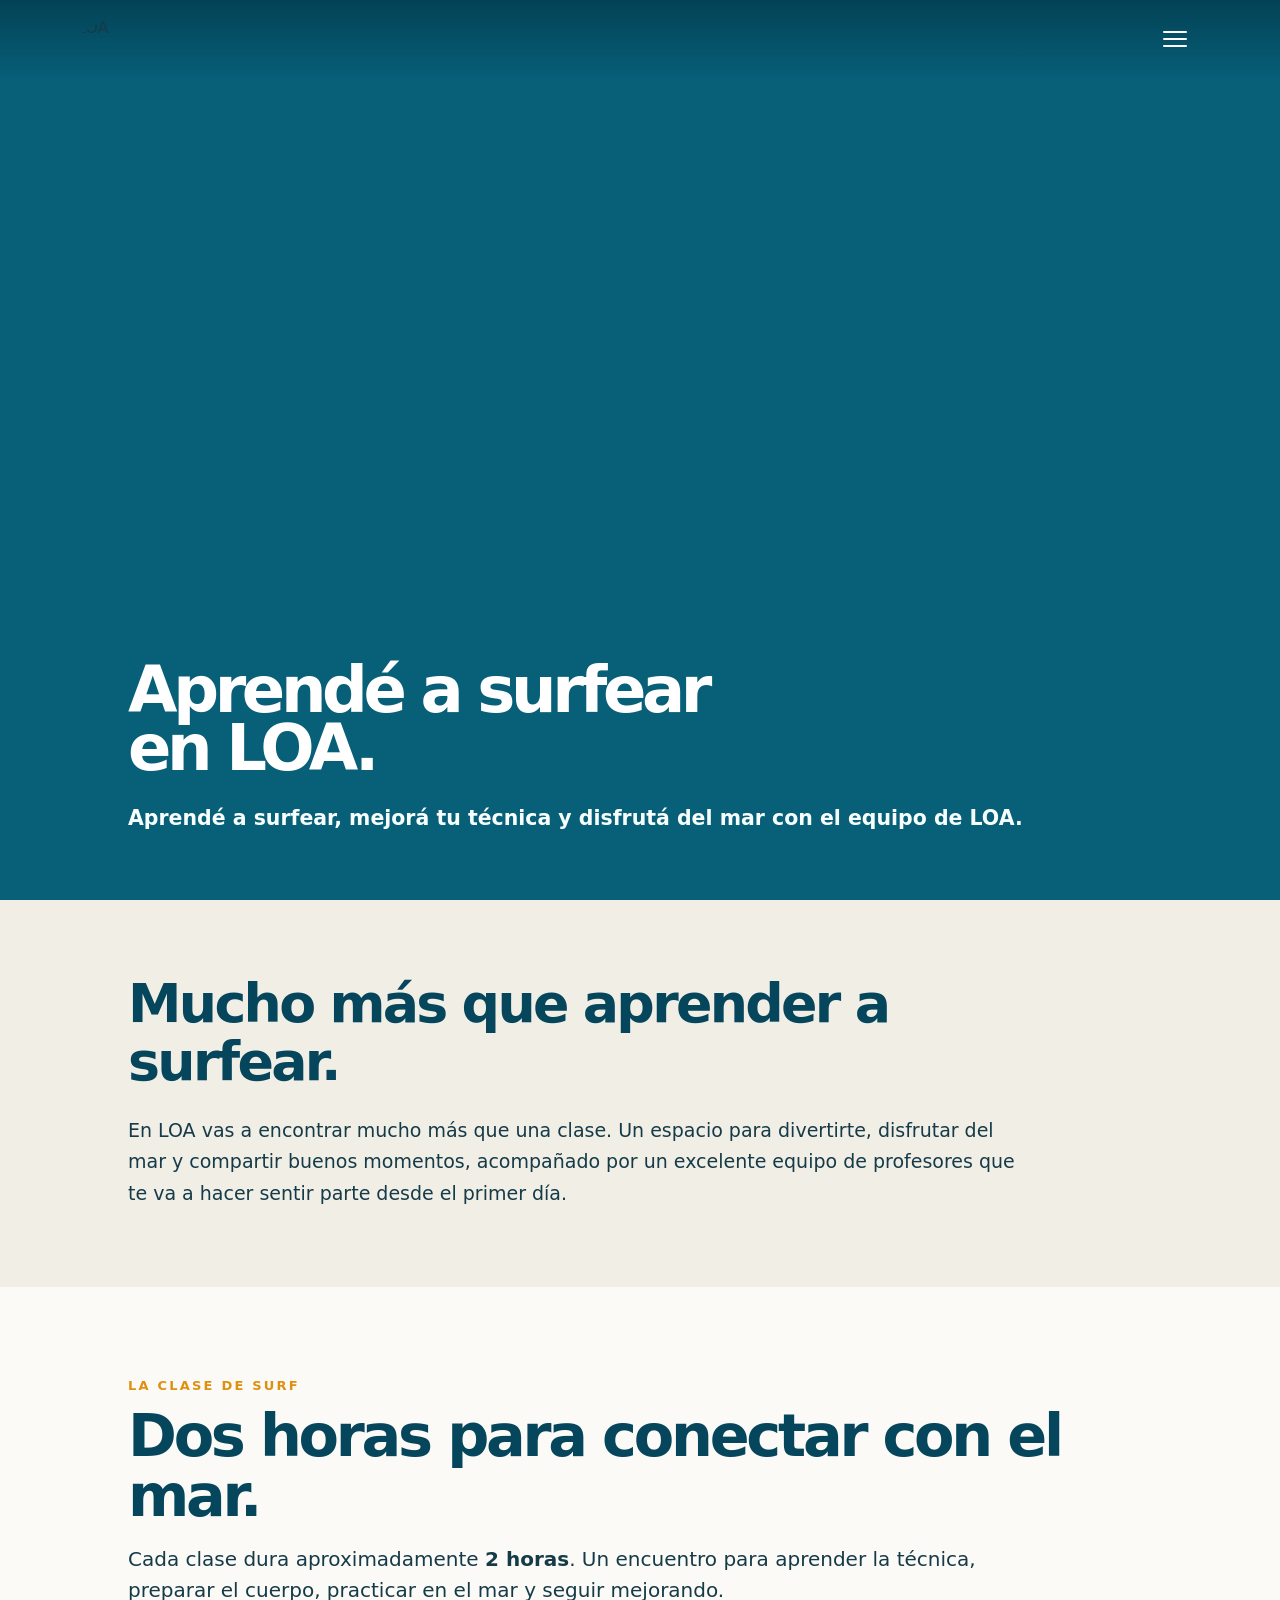
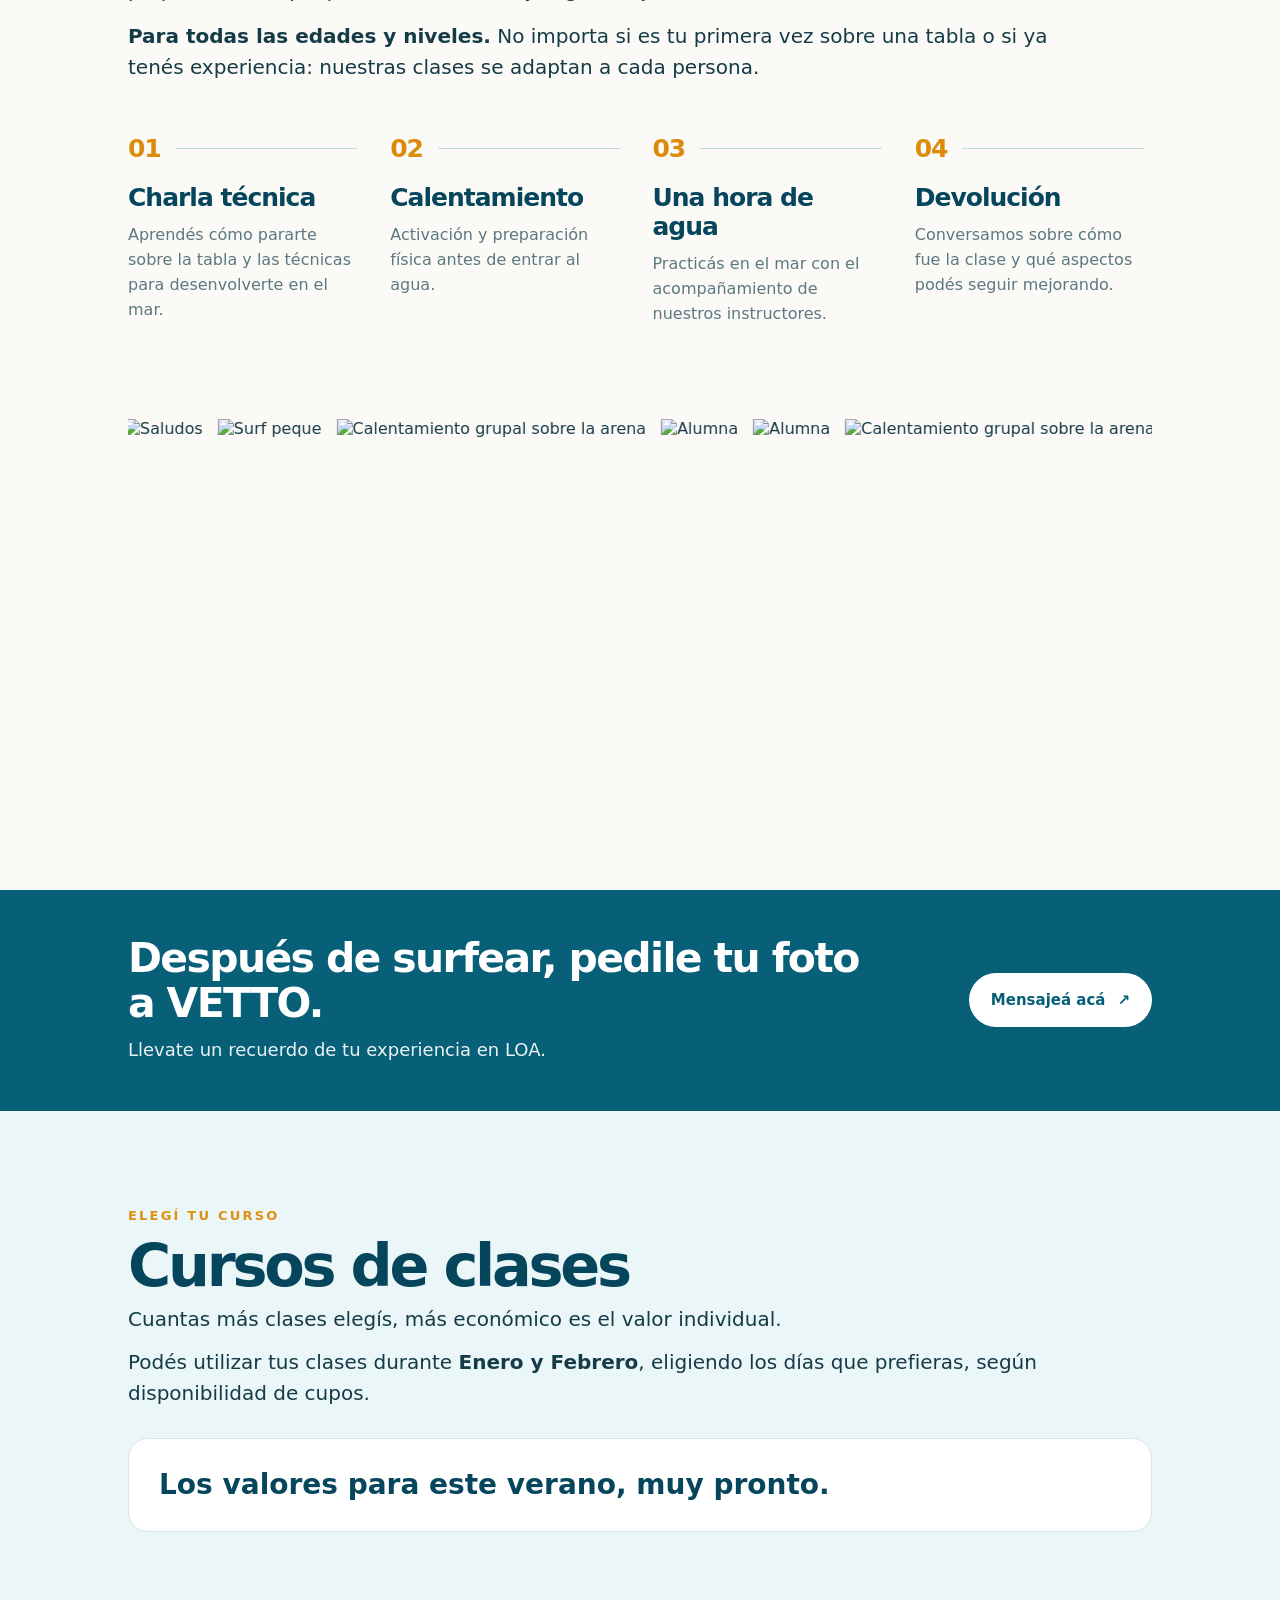
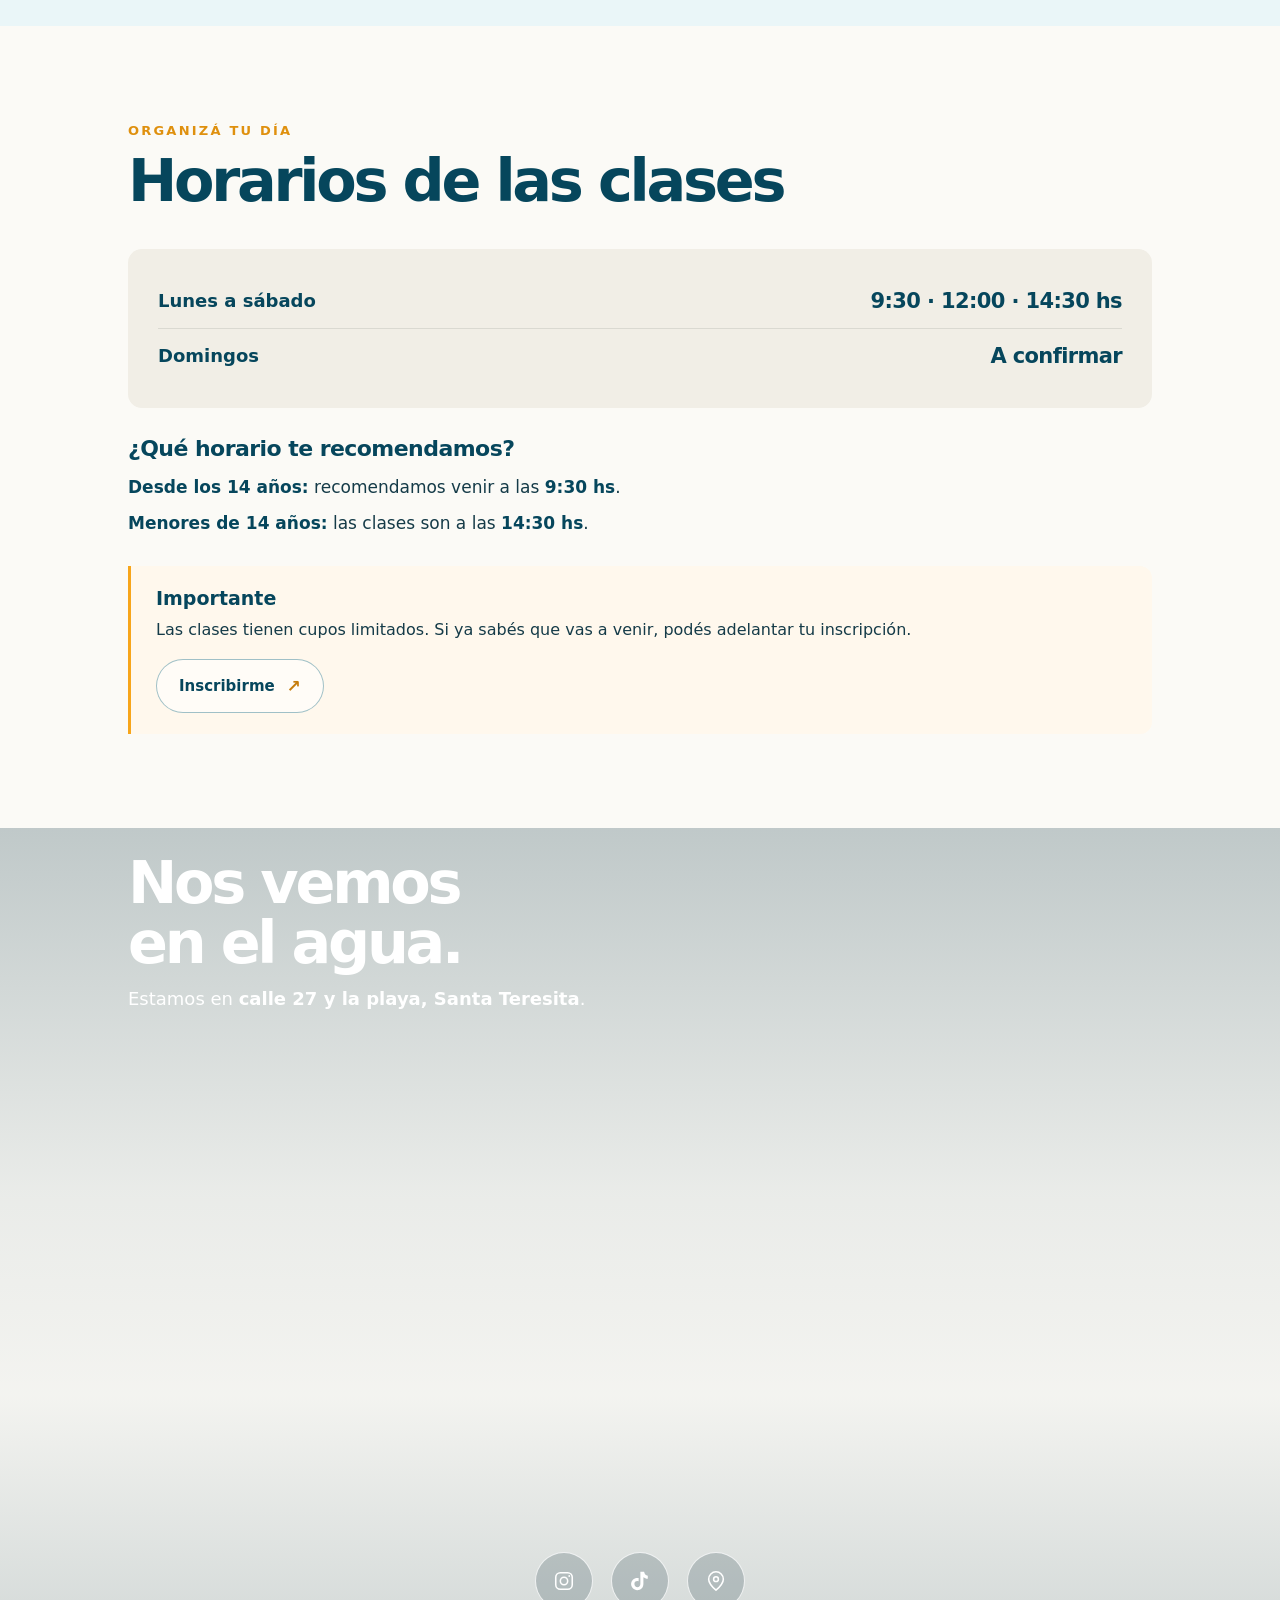
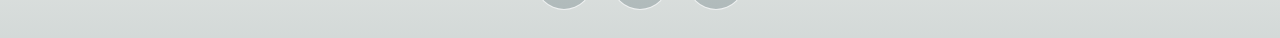
==== commit 7c677939: "primer version calses de surf" ====
--- a/web/verano2027/index.html
+++ b/web/verano2027/index.html
@@ -89,9 +89,6 @@
     .surf-gallery-window::-webkit-scrollbar{display:none;}
     .surf-gallery-track{display:flex;gap:15px;width:max-content;padding-bottom:1px;will-change:transform;}
     .surf-gallery-track img{height:390px;width:auto;max-width:82vw;object-fit:cover;display:block;scroll-snap-align:start;flex-shrink:0;user-select:none;}
-    .surf-gallery-controls{display:flex;justify-content:flex-end;gap:8px;margin-top:16px;}
-    .surf-gallery-controls button{width:39px;height:39px;display:grid;place-items:center;background:transparent;border:1px solid #b9d5db;border-radius:50%;color:var(--deep);font-size:21px;cursor:pointer;}
-    .surf-gallery-controls button:hover{background:#eaf6f8;}
     @media(max-width:760px){
       .surf-gallery{padding-bottom:55px;}
       .surf-gallery .wrap{margin-left:6px;margin-right:6px;}
@@ -104,7 +101,6 @@
         height:340px;
         object-fit:cover;
       }
-      .surf-gallery-controls{margin-top:12px;margin-right:10px;}
     }
     .hero{background-position:center 52%;}
     .finish{background:url("images/7.jpg") center 54%/cover no-repeat;}
@@ -539,10 +535,6 @@
                loading="lazy">
         </div>
       </div>
-      <div class="surf-gallery-controls" aria-label="Controles de la galería">
-        <button type="button" id="surfGalleryPrev" aria-label="Fotos anteriores">‹</button>
-        <button type="button" id="surfGalleryNext" aria-label="Fotos siguientes">›</button>
-      </div>
     </div>
   </section>
   <section class="surf-photo-band" aria-labelledby="surf-photo-title">
@@ -627,8 +619,6 @@
   (() => {
     const slider = document.getElementById('surfGallery');
     const track = slider?.querySelector('.surf-gallery-track');
-    const prev = document.getElementById('surfGalleryPrev');
-    const next = document.getElementById('surfGalleryNext');
     if (!slider || !track) return;
 
     // Mismo sistema de transformaciones que el carrusel de Colonia.
@@ -741,16 +731,6 @@
     }
     slider.addEventListener('pointerup', endDrag);
     slider.addEventListener('pointercancel', endDrag);
-
-    // Conservamos los botones de Clases, que Colonia no necesita.
-    function moveByButton(direction) {
-      paused = true;
-      offset = normalize(offset + direction * slider.clientWidth);
-      render();
-      resumeLater();
-    }
-    prev?.addEventListener('click', () => moveByButton(-1));
-    next?.addEventListener('click', () => moveByButton(1));
 
     originals.forEach(image => {
       if (!image.complete) image.addEventListener('load', measure, {once:true});
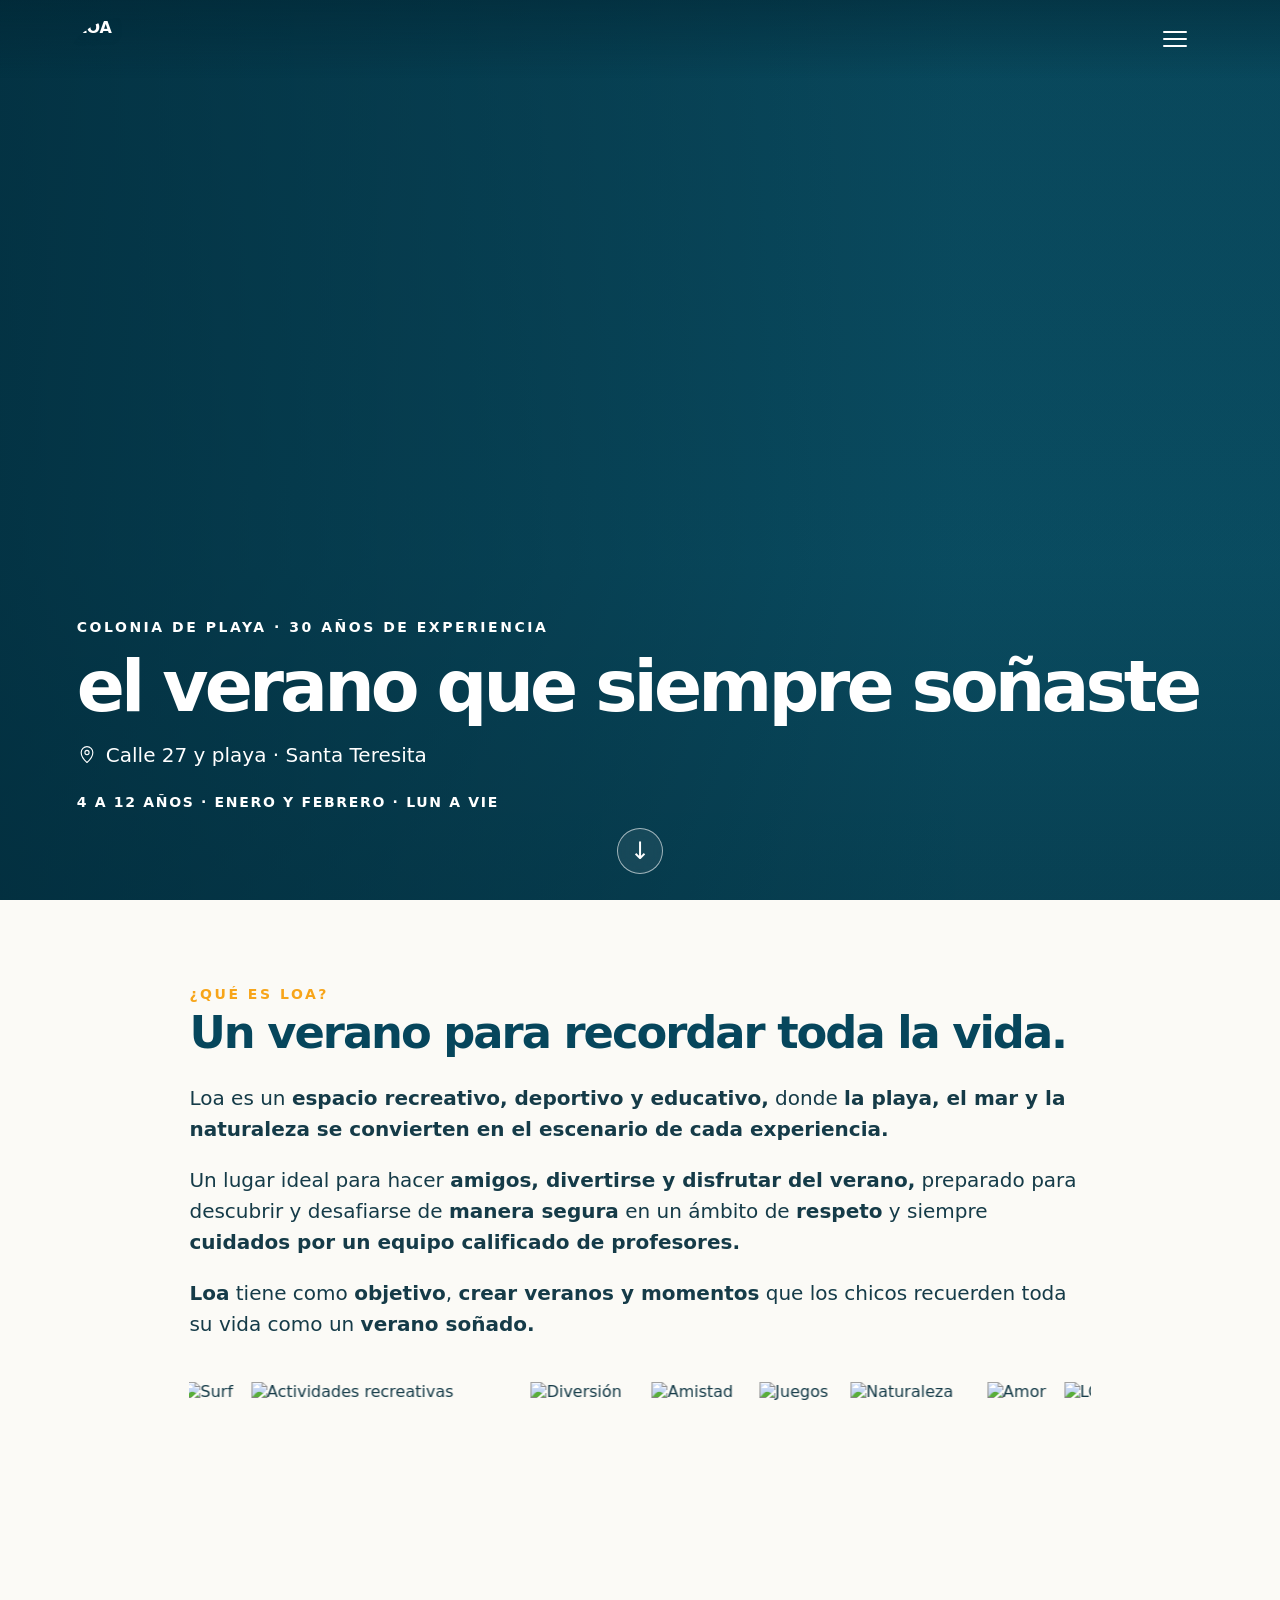
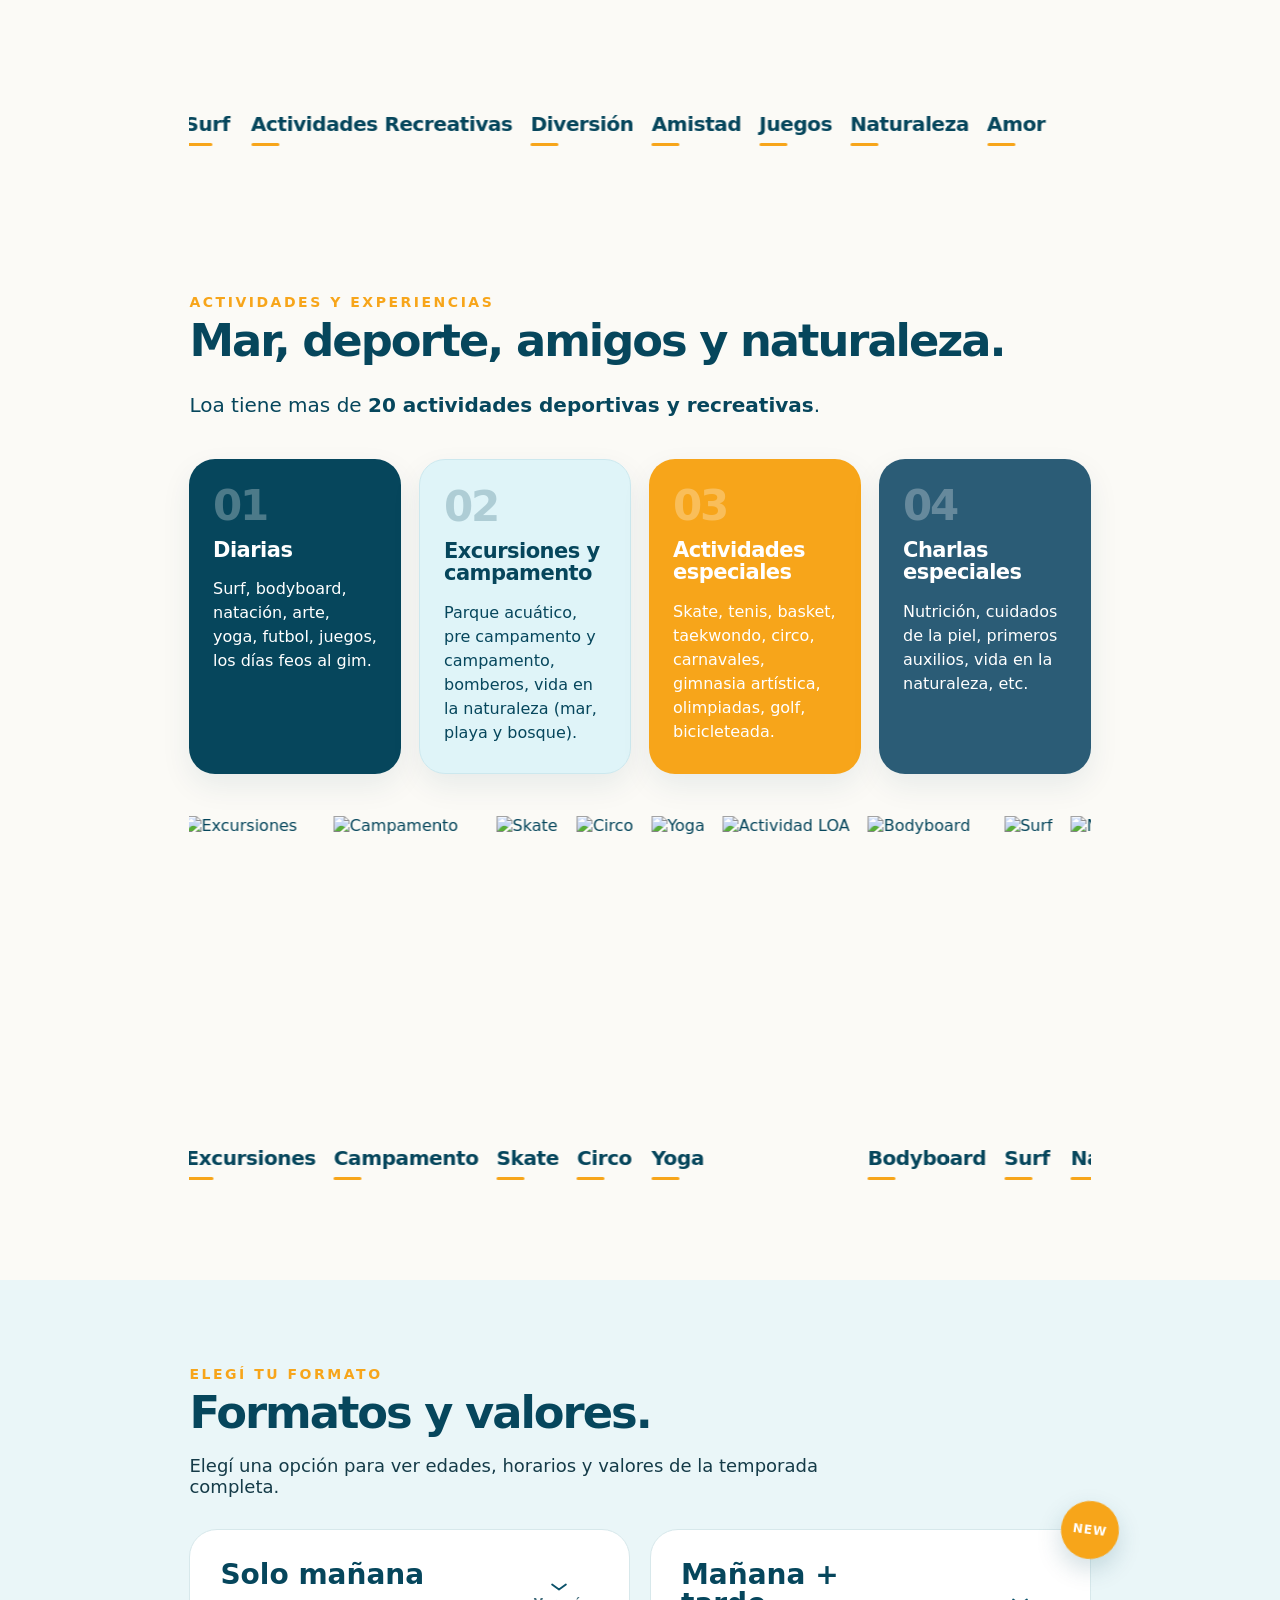
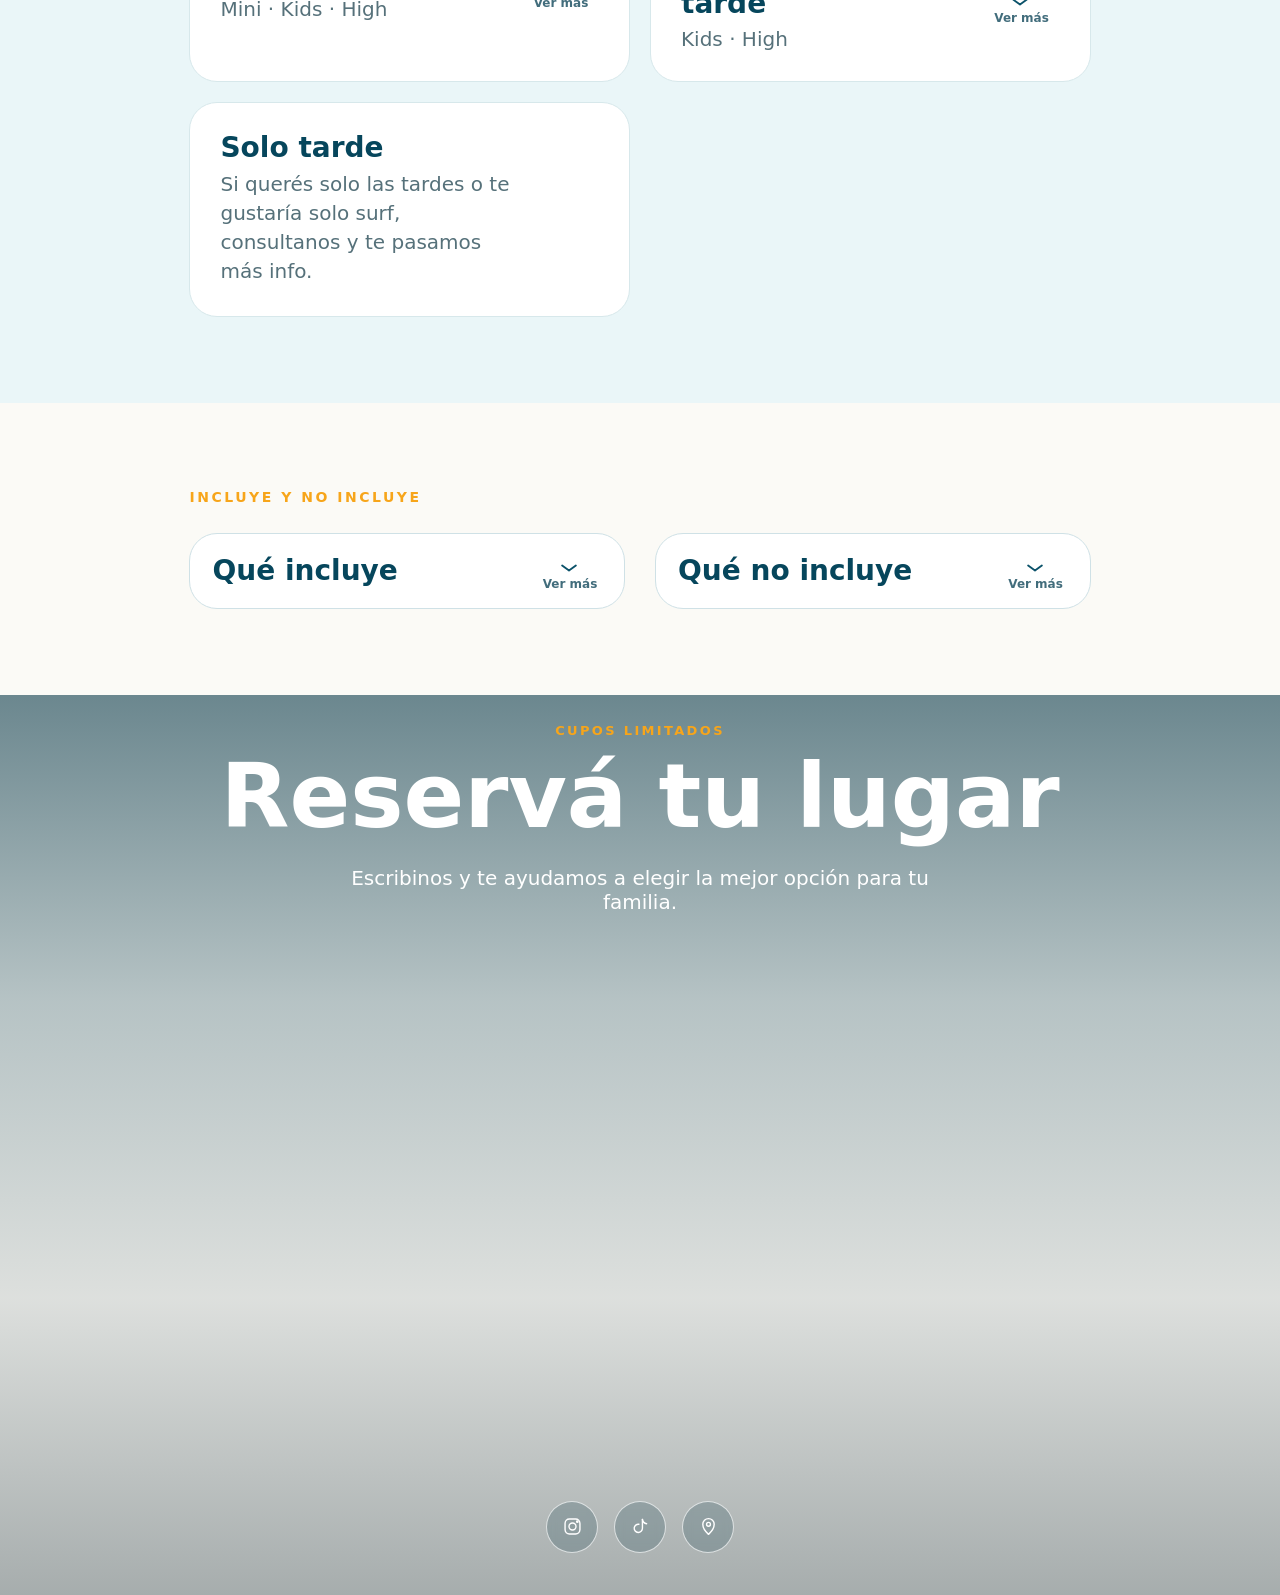
==== commit 0eea3ebc: "primer version calses de surf" ====
--- a/web/verano2027/index.html
+++ b/web/verano2027/index.html
@@ -1,819 +1,2486 @@
-<!doctype html>
-<html lang="es-AR">
-<head>
-  <meta charset="utf-8"><meta name="viewport" content="width=device-width,initial-scale=1">
-  <title>Clases de surf · LOA</title>
-  <meta name="description" content="Conocé cómo son las clases y cursos de surf de LOA en Santa Teresita. Horarios, modalidades y paquetes de clases.">
-  <link rel="icon" type="image/png" href="images/favicon.png">
+<!doctype html><html lang='es-AR'><head><meta charset='utf-8'><meta name='viewport' content='width=device-width,initial-scale=1'><title>LOA · Colonia de playa en Santa Teresita · Verano 2027</title>
+  <link rel="icon" type="image/png" sizes="512x512" href="images/favicon.png">
   <link rel="apple-touch-icon" href="images/favicon.png">
-  <style>
-    /* LOA · Clases de surf — CSS consolidado y sin estilos obsoletos. */
-    :root{--deep:#06465c;--blue:#075f78;--orange:#f7a51a;--ink:#153b48;--muted:#67818b;--cream:#fbfaf6;--sky:#eaf6f8;--line:#dce8e9;--white:#fff;}
-    *{box-sizing:border-box;}
-    html{scroll-behavior:smooth;}
-    body{margin:0;background:var(--cream);color:var(--ink);font-family:Inter,ui-sans-serif,system-ui,-apple-system,"Segoe UI",sans-serif;}
-    button,a{font:inherit;}
-    a{color:inherit;}
-    .wrap{width:80%;max-width:1180px;margin-inline:auto;}
-    .hero{background:#075f78 url("images/portadamen.jpg") center 52%/cover;position:relative;color:white;}
-    .hero:before{content:"";position:absolute;inset:0;background:linear-gradient(90deg,rgba(0,35,48,.77),rgba(0,35,48,.33) 68%,rgba(0,35,48,.12)),linear-gradient(0deg,rgba(0,35,48,.6),transparent 55%);}
-    .hero-content{position:relative;padding-bottom:32px;}
-    .hero h1{font-size:clamp(56px,8vw,112px);letter-spacing:-.068em;line-height:.92;margin:17px 0 25px;}
-    .hero p{font-size:clamp(17px,1.6vw,22px);line-height:1.5;max-width:650px;margin:0 0 30px;color:#f8ffff;font-weight:600;}
-    section{padding:94px 0;}
-    .label{font-size:13px;font-weight:850;letter-spacing:.17em;color:#df900e;}
-    .heading{font-size:clamp(37px,4.6vw,64px);letter-spacing:-.055em;line-height:1.02;margin:12px 0 22px;color:var(--deep);}
-    .section-blurb{font-size:17px;line-height:1.65;color:#52717d;}
-
-    .pricing-heading{display:flex;justify-content:space-between;align-items:end;gap:30px;margin-bottom:29px;width:100%;}
-    .pricing-heading .heading{margin-bottom:8px;}
-    .pricing-heading p{margin:0;font-size:16px;line-height:1.5;color:#5a7982;max-width:100%;width:100%;}
-    .finish{position:relative;color:white;overflow:hidden;}
-    .finish:after{content:"";position:absolute;right:-80px;bottom:-270px;width:560px;height:560px;border:75px solid #ffffff0b;border-radius:50%;}
-    .finish .wrap{position:relative;z-index:1;}
-    .finish .heading{color:white;max-width:750px;}
-    .finish p{font-size:18px;max-width:670px;line-height:1.65;color:#dbeff2;}
-    a:focus-visible,button:focus-visible{outline:3px solid var(--orange);outline-offset:3px;}
-    @media(max-width:1050px){.wrap{width:auto;margin:0 6vw;}}
-    @media(max-width:760px){.wrap{margin:0 20px;}.hero-content{padding-bottom:24px;}.hero h1{font-size:clamp(54px,13vw,78px);}section{padding:66px 0;}.pricing-heading{display:block;}}
-    @media(max-width:380px){.wrap{margin:0 16px;}}
-    @media(prefers-reduced-motion:reduce){*{scroll-behavior:auto!important;transition:none!important;}}
-    .pricing{background:#eaf6f8;}
-
-    .pricing-heading > div{width:100%;}
-
-    .surf-price-list{background:#fff;border:1px solid #d5e6e9;border-radius:20px;overflow:hidden;}
-    .surf-price-head,.surf-price-row{display:grid;grid-template-columns:1.15fr 1fr 1fr;align-items:center;column-gap:16px;padding:18px 29px;}
-    .surf-price-head{background:#f2f8f9;color:#708b93;font-size:11px;font-weight:850;letter-spacing:.12em; padding-top:13px; padding-bottom:13px; }
-    .surf-price-head span:first-child{text-align:left;}
-    .surf-price-head span:nth-child(2){text-align:center;}
-    .surf-price-head span:nth-child(3){text-align:right;}
-    .surf-price-row{border-top:1px solid #e5edef; min-height:64px; padding-top:12px; padding-bottom:12px; }
-    .surf-count{text-align:left;}
-    .surf-count strong{font-size:20px;color:var(--deep);font-weight:750;white-space:nowrap;}
-    .surf-count-word{font-size:.78em;font-weight:650;letter-spacing:-.02em;color:var(--deep);}
-    .surf-total{font-size:20px;color:var(--deep);font-weight:750;text-align:center;letter-spacing:-.035em;}
-    .surf-unit{text-align:right;font-size:17px;font-weight:400;color:var(--blue);}
-    .surf-unit span{display:block;font-size:12px;font-weight:400;color:#78919a;margin-top:3px;}
-    .surf-availability{font-size:16px;line-height:1.55;color:var(--deep);margin:23px 0 9px;}
-    .surf-prices-coming-soon{padding:28px 30px;background:#fff;border:1px solid #d5e6e9;border-radius:20px;color:var(--deep);font-size:clamp(20px,2.5vw,28px);font-weight:750;line-height:1.3;}
-    @media(max-width:760px){.surf-price-list{border-radius:16px;}.surf-price-head,.surf-price-row{grid-template-columns:1.1fr 1.15fr 1fr;gap:8px;padding:15px 13px;}.surf-price-head{font-size:9px;letter-spacing:.015em;}.surf-count strong{font-size:16px;}.surf-total{font-size:16px;white-space:nowrap;}.surf-unit{font-size:14px;white-space:nowrap;font-weight:400;}.surf-unit span{font-size:10px;}.surf-availability{font-size:15px;}}
-    @media(max-width:390px){.surf-price-head,.surf-price-row{padding-left:10px;padding-right:10px;gap:5px;}.surf-total{font-size:15px;}.surf-unit{font-size:13px;}.surf-count strong{font-size:15px;}}
-    #horarios .surf-hours-flow{display:block;margin-top:38px;}
-    #horarios .surf-hours-group{background:#f1eee6;border:0;box-shadow:none;border-radius:14px;padding:25px 30px;}
-    #horarios .surf-hours-line{display:flex;align-items:center;justify-content:space-between;gap:18px;padding:14px 0;border-bottom:1px solid #dad9d1;}
-    #horarios .surf-hours-line:last-child{border-bottom:0;}
-    #horarios .surf-hours-line span{color:var(--deep);font-size:18px;line-height:1.45;font-weight:600;}
-    #horarios .surf-hours-line strong{color:var(--deep);font-size:21px;font-weight:750;letter-spacing:-.03em;text-align:right;}
-    #horarios .surf-hours-guidance{margin-top:28px;}
-    #horarios .surf-hours-guidance h3{margin:0 0 13px;color:var(--deep);font-size:22px;letter-spacing:-.025em;}
-    #horarios .surf-hours-guidance p{margin:9px 0;color:var(--ink);font-size:17px;line-height:1.55;}
-    #horarios .surf-hours-guidance strong{color:var(--deep);}
-    @media(max-width:700px){#horarios .surf-hours-flow{margin-top:26px;}#horarios .surf-hours-group{padding:16px 20px;border-radius:16px;}#horarios .surf-hours-line{align-items:flex-start;flex-direction:column;gap:4px;padding:14px 0;}#horarios .surf-hours-line span{font-size:16px;}#horarios .surf-hours-line strong{font-size:19px;text-align:left;}#horarios .surf-hours-guidance h3{font-size:20px;}#horarios .surf-hours-guidance p{font-size:15px;}}
-    .surf-lesson-section{padding-top:88px;padding-bottom:92px;}
-    .surf-lesson-intro{max-width:940px;}
-    .surf-lesson-intro .heading{margin-bottom:18px;}
-    .surf-lesson-intro .section-blurb{max-width:100%;margin:0;font-size:20px;line-height:1.55;color:#153b48;}
-    .surf-lesson-flow{display:grid;grid-template-columns:repeat(4,minmax(0,1fr));gap:25px;margin-top:53px;}
-    .surf-lesson-item{position:relative;min-width:0;padding:0 8px 0 0;}
-    .surf-lesson-number{display:flex;align-items:center;gap:15px;font-size:25px;line-height:1;color:#db8a0a;font-weight:750;letter-spacing:-.045em;padding-bottom:22px;}
-    .surf-lesson-number span{display:block;height:1px;flex:1;background:#bfd9de;}
-    .surf-lesson-item h3{font-size:clamp(20px,2vw,25px);line-height:1.16;letter-spacing:-.04em;color:var(--deep);margin:0 0 11px;font-weight:750;}
-    .surf-lesson-item p{margin:0;color:#5c7881;font-size:16px;line-height:1.55;}
-    @media(max-width:900px){.surf-lesson-flow{grid-template-columns:repeat(2,minmax(0,1fr));row-gap:32px;}.surf-lesson-item p{max-width:340px;}}
-    @media(max-width:600px){.surf-lesson-section{padding-top:60px;padding-bottom:66px;}.surf-lesson-intro .section-blurb{font-size:18px;line-height:1.6;}.surf-lesson-flow{gap:0;}.surf-lesson-item{grid-template-columns:51px 1fr;column-gap:15px;}.surf-lesson-number{grid-row:1 / span 2;}}
-    .surf-gallery{padding:0 0 80px;background:var(--cream);}
-    .surf-gallery .wrap{position:relative;}
-    .surf-gallery-window{overflow:hidden;touch-action:pan-y;cursor:grab;user-select:none;}
-    .surf-gallery-window.is-dragging{cursor:grabbing;}
-    .surf-gallery-window::-webkit-scrollbar{display:none;}
-    .surf-gallery-track{display:flex;gap:15px;width:max-content;padding-bottom:1px;will-change:transform;}
-    .surf-gallery-track img{height:390px;width:auto;max-width:82vw;object-fit:cover;display:block;scroll-snap-align:start;flex-shrink:0;user-select:none;}
-    @media(max-width:760px){
-      .surf-gallery{padding-bottom:55px;}
-      .surf-gallery .wrap{margin-left:6px;margin-right:6px;}
-      .surf-gallery-track{gap:10px;}
-      /* Una imagen completa a lo ancho del carrusel, sin mostrar la siguiente. */
-      .surf-gallery-track img{
-        width:calc(100vw - 12px);
-        min-width:calc(100vw - 12px);
-        max-width:none;
-        height:340px;
-        object-fit:cover;
-      }
-    }
-    .hero{background-position:center 52%;}
-    .finish{background:url("images/7.jpg") center 54%/cover no-repeat;}
-    .finish:after{display:none;}
-
-    .hero{
-      height:100svh;
-      min-height:720px;
-      max-height:none;
-      padding:100px 0 48px;
-      display:flex;
-      align-items:flex-end;
-    }
-    .hero .hero-content{
-      margin-top:auto;
-      margin-bottom:0;
-      padding-bottom:0;
-      z-index:1; }
-    @media(max-width:760px){.hero{height:100svh;min-height:640px;padding:88px 0 32px;}.hero .hero-content{padding-bottom:0;}}
-    .finish{display:flex;flex-direction:column;justify-content:stretch;}
-    .finish .surf-finish-content{display:flex;flex-direction:column;}
-    .finish .surf-finish-copy{flex:0 0 auto;}
-    .finish .surf-finish-socials{display:flex;justify-content:center;align-items:center;margin-top:auto;padding-top:24px;gap:18px;}
-    .finish .surf-finish-socials a{display:flex;align-items:center;justify-content:center;border:1.4px solid rgba(255,255,255,.78);border-radius:50%;background:rgba(5,38,49,.18);color:white;text-decoration:none;transition:background .2s,transform .2s;width:58px;height:58px;}
-    .finish .surf-finish-socials a:hover{background:rgba(5,38,49,.45);transform:translateY(-2px);}
-    .finish .surf-finish-socials svg{display:block;width:22px;height:22px;}
-
-    @media (max-width:760px){.hero{background-image:url("images/portada mobile.jpg");background-position:50% center;background-size:cover;}.hero:before{background:linear-gradient(180deg,rgba(0,35,48,.05) 0%,rgba(0,35,48,.07) 36%,rgba(0,35,48,.52) 66%,rgba(0,35,48,.82) 100%);}}
-    .pricing .pricing-heading p,
-    .pricing .pricing-heading p.surf-availability {
-      font-size:20px;
-      line-height:1.55;
-      color:#153b48;
-      font-weight:400;
-    }
-    .pricing .pricing-heading p.surf-availability{margin-top:12px;}
-    .finish{padding-top:42px;}
-
-
-
-    @media(max-width:760px){.pricing .pricing-heading p,
-    .pricing .pricing-heading p.surf-availability{font-size:18px;line-height:1.6;}.finish{padding-top:34px;}.finish .surf-finish-socials{gap:14px;}.finish .surf-finish-socials a{width:50px;height:50px;}.finish .surf-finish-socials svg{width:20px;height:20px;}}
-    @media(max-width:760px){.finish{background-position:center 47%;background-size:cover;}}
-    .hero-content > p {margin-bottom:18px;}
-
-    @media (min-width:761px) {.finish {
-      background-image: linear-gradient(180deg,
-      rgba(3,44,58,.24) 0%,
-      rgba(3,44,58,.07) 45%,
-      rgba(3,44,58,.03) 70%,
-      rgba(3,44,58,.16) 100%
-      ), url("images/portadasanti.jpg");
-    }}
-    @media (min-width:761px) {.hero h1 { font-size:clamp(54px,5vw,76px); }.hero p { max-width:none; }@media (min-width:1250px) {.hero p { white-space:nowrap; }}}
-    #horarios .surf-hours-notice-card{display:block;
-      margin-top:30px; padding:21px 25px;
-      background:#fff8ed; border-left:3px solid var(--orange);
-      border-radius:0 12px 12px 0;
-    }
-    #horarios .surf-hours-notice-copy h3{margin:0 0 9px;color:var(--deep);line-height:1.25;font-weight:750; font-size:19px; margin-bottom:7px; }
-    #horarios .surf-hours-notice-copy p{color:var(--ink);
-      margin:0; max-width:830px; font-size:16px; line-height:1.55;
-    }
-    @media(max-width:760px){#horarios .surf-hours-notice-card{margin-top:25px;}.finish{background-image:linear-gradient(180deg,rgba(3,44,58,.24) 0%,rgba(3,44,58,.10) 48%,rgba(3,44,58,.38) 100%),url("images/bottom mobile.jpg");}}
-    .hero::before {
-
-      background:linear-gradient(to bottom,
-      rgba(0,35,48,0) 0%,
-      rgba(0,35,48,0) 55%,
-      rgba(0,35,48,.12) 73%,
-      rgba(0,35,48,.35) 100%);
-      pointer-events:none;
-    }
-    @media (max-width:760px) {.hero::before {
-      display:block;
-      background:linear-gradient(to bottom,
-      rgba(0,35,48,0) 0%,
-      rgba(0,35,48,0) 50%,
-      rgba(0,35,48,.18) 70%,
-      rgba(0,35,48,.43) 100%);
-    }}
-    .loa-wa-float{
-      position:fixed;right:28px;bottom:28px;z-index:90;
-      display:inline-flex;align-items:center;justify-content:center;gap:0;
-      width:62px;height:62px;padding:0;border-radius:999px;
-      background:#25d366;color:#fff;text-decoration:none;
-      font-size:15px;font-weight:750;line-height:1.2;white-space:nowrap;
-      box-shadow:0 12px 30px rgba(0,35,48,.25);
-
-      overflow:hidden;
-
-      opacity:0;
-      visibility:hidden;
-      pointer-events:none;
-      transform:translateY(16px) scale(.96);
-      transition:opacity .3s ease, transform .3s ease, visibility .3s ease, background .2s ease;
-    }
-    .loa-wa-float svg{width:32px;height:32px;flex:none;display:block;fill:currentColor;}
-    .loa-wa-float:hover{background:#1ebe5d;}
-    @media(max-width:760px){.loa-wa-float{right:18px;bottom:22px;width:58px;height:58px;font-size:13px;}.loa-wa-float svg{width:29px;height:29px;}}
-
-    .loa-site-nav {
-      position:fixed; z-index:100; top:0; left:0; right:0;
-      height:78px; display:flex; align-items:center;
-      padding:0 max(6vw,calc((100vw - 1180px)/2));
-      background:linear-gradient(180deg,rgba(0,35,48,.48),transparent);
-      border-bottom:0; transition:background .35s ease,box-shadow .35s ease;
-    }
-    .loa-site-nav.loa-nav-scrolled {
-      background:rgba(255,255,255,.94);
-      -webkit-backdrop-filter:blur(16px);backdrop-filter:blur(16px);
-      box-shadow:0 8px 30px #073f4e12;
-    }
-    .loa-site-logo {
-      position:relative; z-index:2;
-      display:block;width:58px;height:58px;flex:0 0 58px;
-      text-decoration:none;overflow:visible;
-    }
-    .loa-site-logo img {
-      position:absolute;top:8px;left:-16px;
-      width:124px;height:124px;max-width:none;margin:0;
-      object-fit:contain;border-radius:50%;
-      transition:width .3s ease,height .3s ease,top .3s ease,left .3s ease;
-    }
-    .loa-nav-scrolled .loa-site-logo img {top:0;left:0;width:58px;height:58px;}
-    .loa-site-links {display:flex;align-items:center;gap:24px;margin-left:auto;}
-    .loa-site-links a {
-      color:white;text-decoration:none;font-size:17px;font-weight:400;
-      text-shadow:0 1px 12px #00394d88;transition:color .25s ease;
-      white-space:nowrap;
-    }
-    .loa-site-links a:hover{text-decoration:underline;}
-    .loa-nav-scrolled .loa-site-links a {color:#06465c;text-shadow:none;}
-    .loa-site-links a.loa-menu-cta {
-      background:#f7a51a;color:white!important;padding:12px 18px;
-      border-radius:999px;font-weight:600;
-    }
-    .loa-menu-toggle {
-      display:none;position:relative;z-index:102;
-      border:0;background:transparent;padding:8px;
-      cursor:pointer;margin-left:auto;margin-right:8px;
-    }
-    .loa-menu-toggle span {
-      display:block;width:24px;height:2px;background:white;
-      margin:5px 0;border-radius:2px;transition:background .25s ease;
-    }
-    .loa-nav-scrolled .loa-menu-toggle span {background:#06465c;}
-    @media (max-width:1449px){.loa-menu-toggle{display:block;}.loa-site-links {
-                                                                position:fixed;top:78px;
-                                                                left:max(18px,6vw);right:max(18px,6vw);
-                                                                height:auto;display:flex;flex-direction:column;align-items:stretch;
-                                                                gap:0;padding:10px;margin:0;
-                                                                background:rgba(255,255,255,.98);
-                                                                border:1px solid #dcecef;border-radius:18px;
-                                                                box-shadow:0 18px 50px #073f4e24;
-                                                                opacity:0;pointer-events:none;transform:translateY(-12px);
-                                                                transition:transform .22s ease,opacity .22s ease;
-                                                                z-index:101;
-                                                              }.loa-site-links.open{opacity:1;pointer-events:auto;transform:none;}.loa-site-links a,.loa-nav-scrolled .loa-site-links a {
-                                                                                                                                    display:block;color:#06465c;text-shadow:none;
-                                                                                                                                    padding:13px 14px;border-radius:12px;font-size:17px;
-                                                                                                                                  }.loa-site-links a.loa-menu-cta {
-                                                                                                                                     margin-top:6px;text-align:center;color:white!important;padding:13px 14px;
-                                                                                                                                   }}
-    @media (max-width:800px){.loa-site-nav{height:68px;padding:0 18px;}.loa-site-logo{width:50px;height:50px;flex-basis:50px;}.loa-site-logo img {top:10px;left:0;width:106px;height:106px;}.loa-nav-scrolled .loa-site-logo img {top:0;left:0;width:50px;height:50px;}.loa-site-links{top:68px;left:12px;right:12px;}.loa-site-links a,.loa-nav-scrolled .loa-site-links a{font-size:18px;}}
-
-    .loa-wa-float.loa-wa-visible {
-      opacity:1;
-      visibility:visible;
-      pointer-events:auto;
-      transform:translateY(0) scale(1);
-    }
-    @media (prefers-reduced-motion:reduce) {.loa-wa-float{transition:none;}}
-
-    /* Mobile: cuatro etapas de la clase en dos columnas (2 × 2). */
-    @media (max-width:600px) {
-      .surf-lesson-flow {
-        grid-template-columns:repeat(2,minmax(0,1fr));
-        column-gap:18px;
-        row-gap:26px;
-        margin-top:32px;
-      }
-      .surf-lesson-item {
-        display:block;
-        min-width:0;
+  <link rel="preload" as="image" href="images/home.jpg" fetchpriority="high">
+
+  <meta name="description" content="LOA · Colonia de playa en Santa Teresita para chicos de 4 a 12 años. Surf, deporte, naturaleza y amigos. Enero y febrero · Verano 2027.">
+  <link rel="canonical" href="https://loasurf.com.ar/verano2027/">
+
+  <meta property="og:type" content="website">
+  <meta property="og:title" content="LOA · Colonia de playa en Santa Teresita · Verano 2027">
+  <meta property="og:description" content="Colonia de playa en Santa Teresita para chicos de 4 a 12 años. Surf, deporte, naturaleza y amigos.">
+  <meta property="og:url" content="https://loasurf.com.ar/verano2027/">
+  <meta property="og:image" content="https://loasurf.com.ar/verano2027/images/og-verano-2027.png">
+
+  <meta property="og:image:alt" content="LOA · Colonia de playa en Santa Teresita · Verano 2027">
+
+  <meta name="twitter:card" content="summary_large_image">
+  <meta name="twitter:title" content="LOA · Colonia de playa en Santa Teresita · Verano 2027">
+  <meta name="twitter:description" content="Colonia de playa en Santa Teresita para chicos de 4 a 12 años. Surf, deporte, naturaleza y amigos.">
+  <meta name="twitter:image" content="https://loasurf.com.ar/verano2027/images/og-verano-2027.png">
+  <meta name="twitter:image:alt" content="LOA · Colonia de playa en Santa Teresita · Verano 2027">
+
+  <meta property="og:image:width" content="1200">
+  <meta property="og:image:height" content="630">
+  <style id="loa-styles-clean">
+    /* =========================================================
+       LOA · CSS CONSOLIDADO
+       Limpieza conservadora: mismo diseño y comportamiento.
+       ========================================================= */
+    :root{--blue:#075f78;--deep:#06465c;--sky:#dff4f8;--orange:#f7a51a;--ink:#153b48;--cream:#fbfaf6;--content-max:1420px;--desktop-gutter:6vw;--section-top-space:86px;--section-bottom-space:86px;--section-top-space-mobile:58px;--section-bottom-space-mobile:58px;}*{box-sizing:border-box;}html{scroll-behavior:smooth;scroll-padding-top:76px;}body{margin:0;font-family:Inter,ui-sans-serif,system-ui,-apple-system,Segoe UI,sans-serif;color:var(--ink);background:var(--cream);}nav{position:fixed;z-index:20;top:0;left:0;right:0;justify-content:space-between;padding:0 5vw;background:linear-gradient(180deg,rgba(0,35,48,.48),transparent);border-bottom:0;transition:.35s ease;}.nav-scrolled{background:rgba(255,255,255,.94);backdrop-filter:blur(16px);border-bottom-color:transparent;box-shadow:0 8px 30px #073f4e12;}.logo{display:flex;align-items:center;gap:12px;font-weight:850;color:white;text-shadow:0 1px 12px #00394d66;}.nav-scrolled .logo{color:var(--deep);text-shadow:none;}.menu{display:flex;gap:24px;font-size:13px;font-weight:750;}.menu a{text-decoration:none;color:white;text-shadow:0 1px 12px #00394d88;transition:.25s;}.nav-scrolled .menu a{color:var(--deep);text-shadow:none;}.cta{background:var(--orange);color:white!important;padding:12px 18px;border-radius:999px;}.hero{height:100vh;min-height:680px;position:relative;background:url("images/home.jpg") center 42%/cover no-repeat;display:flex;align-items:flex-end;padding:80px 6vw 10vh;color:white;}.hero:after{content:"";position:absolute;inset:0;background:linear-gradient(90deg,rgba(0,39,54,.68) 0%,rgba(0,39,54,.32) 46%,rgba(0,39,54,.06) 75%),linear-gradient(180deg,rgba(0,25,35,.15),rgba(0,25,35,.08) 62%,rgba(0,25,35,.28));}.hero .content{position:relative;z-index:1;margin:0 auto;}.eyebrow{text-transform:uppercase;letter-spacing:.18em;font-size:15px;font-weight:800;}.hero h1{font-size:clamp(38px,5.55vw,84px);line-height:.96;margin:18px 0 22px;letter-spacing:-.055em;white-space:nowrap;max-width:none;}.hero h1 span{display:inline;font-size:1em;letter-spacing:inherit;font-weight:800;}.hero p{font-size:17px;max-width:610px;margin:0;}.hero-meta{display:flex;gap:14px;align-items:center;margin-top:24px;font-size:15px;font-weight:850;letter-spacing:.12em;text-transform:uppercase;}.hero-meta span+span:before{content:"·";margin-right:14px;color:var(--orange);}.scroll-arrow{position:absolute;z-index:2;left:50%;bottom:26px;transform:translateX(-50%);width:46px;height:46px;border:1px solid #ffffff99;border-radius:50%;display:grid;place-items:center;color:white;text-decoration:none;font-size:24px;background:#ffffff12;backdrop-filter:blur(8px);animation:bob 1.8s ease-in-out infinite;}@keyframes bob{50%{transform:translate(-50%,7px);}}.section{padding:92px 6vw;}.wrap{max-width:1180px;margin:auto;}.kicker{font-weight:850;letter-spacing:.18em;color:var(--orange);text-transform:uppercase;}.section h2{font-size:clamp(38px,5vw,68px);letter-spacing:-.045em;line-height:.95;margin:10px 0 28px;color:var(--deep);}.intro{display:grid;grid-template-columns:1.05fr .95fr;gap:60px;align-items:center;}.intro p{font-size:20px;line-height:1.55;}.values-slider{margin-top:42px;overflow-x:auto;overflow-y:hidden;width:100%;margin-left:0;padding:0 0 14px;scroll-snap-type:x proximity;scroll-behavior:smooth;cursor:grab;scrollbar-width:none;}.values-slider::-webkit-scrollbar{display:none;}.values-slider:active{cursor:grabbing;}.values-track{display:flex;gap:18px;width:max-content;}.value-card{position:relative;width:auto;height:auto;flex:0 0 auto;scroll-snap-align:start;}.value-card img{height:320px;width:auto;max-width:none;display:block;}.value-card strong{display:block;margin-top:10px;color:var(--deep);font-size:20px;letter-spacing:-.02em;text-transform:capitalize;}.value-card strong:after{content:"";display:block;width:28px;height:3px;background:var(--orange);margin-top:7px;border-radius:4px;}.formats{display:grid;grid-template-columns:1fr 1fr;gap:20px;}.format{border-radius:28px;background:white;border:1px solid #d7e8eb;overflow:hidden;transition:.25s;}.format:hover{box-shadow:0 16px 45px #0a536218;}.format-head{padding:30px;cursor:pointer;position:relative;}.format-head:after{content:"+";position:absolute;right:28px;top:54px;width:38px;height:38px;border-radius:50%;display:grid;place-items:center;background:#edf7f8;color:var(--deep);font-size:25px;font-weight:500;transition:.25s;}.format.open .format-head:after{content:"–";background:var(--orange);color:white;}.format h3{font-size:32px;margin:0 55px 8px 0;color:var(--deep);}.format-summary{color:#56717a;margin:0;}.format .details{display:grid;grid-template-rows:0fr;transition:grid-template-rows .35s ease;}.format .details-inner{overflow:hidden;padding:0 30px;}.format.open .details{grid-template-rows:1fr;}.format.open .details-inner{padding-bottom:30px;}.price{font-size:28px;font-weight:850;color:var(--blue);}.pricebox{padding:20px 0;border-top:1px solid #e4edef;}.subtoggle{width:100%;border:0;background:#f5fafb;color:var(--deep);font:inherit;font-weight:800;text-align:left;padding:16px 18px;border-radius:14px;cursor:pointer;display:flex;justify-content:space-between;align-items:center;margin-top:8px;}.subtoggle span{font-size:20px;}.subdetails{display:none;padding:18px 4px 2px;line-height:1.55;}.subdetails.open{display:block;}.format-new{position:absolute;right:28px;top:22px;display:inline-block;background:var(--orange);color:white;border-radius:999px;padding:5px 10px;font-size:11px;font-weight:850;letter-spacing:.1em;text-transform:uppercase;margin:0;}.preventa{margin-top:22px;display:inline-flex;gap:8px;align-items:center;background:var(--deep);color:white;border-radius:999px;padding:10px 16px;font-weight:800;font-size:13px;}.preventa b{color:var(--orange);}.include{display:grid;grid-template-columns:1fr 1fr;gap:30px;}.check{background:#eef8fa;border-radius:24px;padding:30px;}.check div{padding:11px 0;border-bottom:1px solid #d6eaee;color:var(--deep);}.check .secondary{display:block;color:#6f9eaa;font-weight:300;line-height:1.4;margin-top:4px;font-size:.92em;}.check strong{color:var(--deep);}.check div:last-child{border:0;}.contact{background:var(--deep);color:white;text-align:center;padding:110px 6vw;}.contact h2{color:white;font-size:clamp(48px,7vw,90px);margin:0 0 18px;}.contact a{display:inline-block;margin-top:22px;background:var(--orange);color:white;text-decoration:none;font-weight:800;padding:17px 25px;border-radius:999px;}@media(max-width:800px){.menu a:not(.cta){display:none;}.cta{padding:10px 13px;font-size:11px;}.hero h1{white-space:normal;}.hero-meta{flex-wrap:wrap;}.hero-meta span+span:before{margin-right:7px;}.scroll-arrow{width:40px;height:40px;}.intro, .formats, .include{grid-template-columns:1fr;gap:26px;}.values-slider{margin-left:0;padding-left:0;padding-right:0;}.format-head, .check{padding:22px;}.format-new{right:20px;top:18px;}}@media(max-width:430px){.hero h1{font-size:clamp(31px,9.4vw,42px);}.hero p{font-size:13px;}.section h2{font-size:clamp(31px,9vw,42px);}.value-card img{height:195px;}.format h3{font-size:24px;}}/* Mobile polish */body{overflow-x:hidden;}.menu-toggle{display:none;border:0;background:transparent;padding:8px;cursor:pointer;}.menu-toggle span{display:block;width:24px;height:2px;background:#fff;margin:5px 0;border-radius:2px;transition:.25s;}.nav-scrolled .menu-toggle span{background:var(--deep);}@media(max-width:800px){
+      html{scroll-padding-top:68px;}
+      nav{padding:0 18px;}
+
+      .menu-toggle{display:block;position:relative;z-index:32;margin-left:auto;margin-right:8px;}
+      .menu{position:fixed;top:68px;left:12px;right:12px;display:flex;flex-direction:column;gap:0;padding:10px;background:rgba(255,255,255,.98);border:1px solid #dcecef;border-radius:18px;box-shadow:0 18px 50px #073f4e24;transform:translateY(-12px);opacity:0;pointer-events:none;transition:.22s ease;z-index:31;}
+      .menu.open{transform:none;opacity:1;pointer-events:auto;}
+      .menu a, .nav-scrolled .menu a{display:block!important;color:var(--deep);text-shadow:none;padding:13px 14px;border-radius:12px;font-size:14px;}
+      .menu a.cta{margin-top:6px;text-align:center;color:#fff!important;padding:13px 14px;}
+
+      .hero:after{background:linear-gradient(180deg,rgba(0,32,44,.10) 0%,rgba(0,32,44,.12) 38%,rgba(0,32,44,.78) 100%);}
+      .hero .content{margin:0;}
+      .eyebrow{
+        font-size:10px;
+        letter-spacing:.05em;
+        line-height:1;
+        white-space:nowrap;
+      }
+      .hero h1{font-size:clamp(36px,11.2vw,52px);line-height:.94;letter-spacing:-.055em;max-width:100%;margin:12px 0 14px;text-wrap:balance;}
+      .hero p{max-width:100%;}
+      .hero-meta{font-size:10px;letter-spacing:.08em;gap:6px;margin-top:16px;}
+      .scroll-arrow{bottom:18px;}
+      .section{padding:58px 20px;}
+      .wrap{width:100%;max-width:none;}
+      .kicker{font-size:15px;letter-spacing:.16em;}
+      .section h2{font-size:clamp(34px,10.5vw,46px);line-height:.98;margin:8px 0 22px;letter-spacing:-.045em;}
+      .intro{display:flex;flex-direction:column;gap:28px;}
+      .intro>div:first-child{width:100%;}
+      .intro p{font-size:16px;line-height:1.55;margin:0 0 14px;}
+
+      .values-slider{margin-top:28px;width:100%;overflow-x:auto;scroll-padding-left:0;-webkit-overflow-scrolling:touch;}
+      .values-track{gap:12px;padding-right:20px;}
+      .value-card{width:78vw;max-width:310px;}
+      .value-card img{width:100%;height:auto;aspect-ratio:4/3;object-fit:cover;border-radius:0;}
+      .value-card strong{font-size:16px;margin-top:8px;}
+
+      #formatos> .wrap>p{font-size:16px!important;margin-bottom:24px!important;}
+      .formats{display:flex;flex-direction:column;gap:14px;}
+      .format{border-radius:20px;}
+      .format-head{padding:22px 20px;}
+      .format h3{font-size:26px;margin:0 48px 6px 0;line-height:1.05;}
+      .format-summary{font-size:14px;line-height:1.45;padding-right:28px;}
+      .format-head:after{right:18px;top:50%;transform:translateY(-50%);width:34px;height:34px;}
+      .format-new{position:static;width:max-content;margin:0 0 10px 0;font-size:9px;padding:5px 8px;}
+      .format .details-inner{padding-left:20px;padding-right:20px;}
+      .pricebox{font-size:14px;line-height:1.5;padding:16px 0;}.price{font-size:22px;display:inline-block;margin-top:4px;}
+      .subtoggle{font-size:14px;padding:14px;}.subdetails{font-size:14px;}
+      .preventa{font-size:11px;white-space:normal;line-height:1.35;}
+      .include{display:flex;flex-direction:column;gap:14px;}
+      .check{padding:22px 20px;border-radius:20px;}.check h3{margin-top:0;}.check div{font-size:15px;padding:12px 0;}.check .secondary{font-size:13px;line-height:1.4;}
+
+      .contact{padding:72px 20px;}.contact h2{font-size:clamp(42px,13vw,58px);line-height:.95;}.contact p{font-size:15px;line-height:1.5;}.contact a{width:100%;max-width:360px;padding:16px 18px;}
+    }@media(max-width:390px){
+      .hero{padding-left:16px;padding-right:16px;}.hero h1{font-size:clamp(34px,10.8vw,43px);}
+      .section h2{font-size:clamp(32px,10vw,40px);}
+      .value-card{width:82vw;}
+    }/* Desktop centered gutters */@media(min-width:801px){
+      :root{--desktop-gutter:6vw;--content-max:1180px;}
+      .section{padding-left:var(--desktop-gutter);padding-right:var(--desktop-gutter);}
+      .wrap{width:100%;max-width:var(--content-max);margin-left:auto;margin-right:auto;}
+      .hero{padding-left:var(--desktop-gutter);padding-right:var(--desktop-gutter);}
+      .hero .content{width:100%;max-width:var(--content-max);margin-left:auto;margin-right:auto;}
+      .contact{padding-left:var(--desktop-gutter);padding-right:var(--desktop-gutter);}
+      nav{padding-left:max(var(--desktop-gutter),calc((100vw - var(--content-max))/2));padding-right:max(var(--desktop-gutter),calc((100vw - var(--content-max))/2));}
+    }/* LOA · el contenido ocupa todo el ancho de su contenedor. */#loa .wrap.intro{
+                                                                     display:block;
+                                                                     width:100%;
+                                                                   }#loa .wrap.intro > div{
+                                                                      width:100%;
+                                                                      max-width:100%;
+                                                                    }/* Logo tomado del flyer */.logo img{border-radius:50%;object-fit:contain;}/* Actividades · bloque de texto previo al carrusel. *//* Actividades · ajuste óptico de espacio superior *//* Menú: texto sin negrita */.menu, .menu a{
+                                                                                                                                                                                                                                                                                           font-weight:400 !important;
+                                                                                                                                                                                                                                                                                         }/* Conservamos el botón Reservá con algo más de presencia */.menu a.cta{
+                                                                                                                                                                                                                                                                                                                                                        font-weight:600 !important;
+                                                                                                                                                                                                                                                                                                                                                      }/* =========================================================
+   CSS FASE 1 — BASE + HEADER + HERO + ANCHO GENERAL
+   Consolidación de reglas ya aprobadas visualmente.
+   ========================================================= *//* ---------- Estructura general ---------- */.section{
+                                                                                                                                                                                                                                                                                                                                                                                                                                                                      padding-left:var(--desktop-gutter);
+                                                                                                                                                                                                                                                                                                                                                                                                                                                                      padding-right:var(--desktop-gutter);
+                                                                                                                                                                                                                                                                                                                                                                                                                                                                    }#loa, #formatos, #incluye{
+                                                                                                                                                                                                                                                                                                                                                                                                                                                                       padding-top:var(--section-top-space);
+                                                                                                                                                                                                                                                                                                                                                                                                                                                                       padding-bottom:var(--section-bottom-space);
+                                                                                                                                                                                                                                                                                                                                                                                                                                                                     }/* Actividades y Galería mantienen el ajuste óptico aprobado. */#actividades{
+                                                                                                                                                                                                                                                                                                                                                                                                                                                                                                                                        padding-top:48px;
+                                                                                                                                                                                                                                                                                                                                                                                                                                                                                                                                        padding-bottom:var(--section-bottom-space);
+                                                                                                                                                                                                                                                                                                                                                                                                                                                                                                                                      }#loa .wrap > *:last-child, #actividades .wrap > *:last-child, #formatos .wrap > *:last-child, #incluye .wrap > *:last-child{
+                                                                                                                                                                                                                                                                                                                                                                                                                                                                                                                                         margin-bottom:0;
+                                                                                                                                                                                                                                                                                                                                                                                                                                                                                                                                       }/* ---------- Header / navegación ---------- */nav{
+                                                                                                                                                                                                                                                                                                                                                                                                                                                                                                                                                                                         height:78px;
+                                                                                                                                                                                                                                                                                                                                                                                                                                                                                                                                                                                         display:flex;
+                                                                                                                                                                                                                                                                                                                                                                                                                                                                                                                                                                                         align-items:center;
+                                                                                                                                                                                                                                                                                                                                                                                                                                                                                                                                                                                         overflow:visible;
+                                                                                                                                                                                                                                                                                                                                                                                                                                                                                                                                                                                         padding-left:max(var(--desktop-gutter),calc((100vw - var(--content-max))/2));
+                                                                                                                                                                                                                                                                                                                                                                                                                                                                                                                                                                                         padding-right:max(var(--desktop-gutter),calc((100vw - var(--content-max))/2));
+                                                                                                                                                                                                                                                                                                                                                                                                                                                                                                                                                                                       }nav .logo, nav .menu{
+                                                                                                                                                                                                                                                                                                                                                                                                                                                                                                                                                                                          align-self:center;
+                                                                                                                                                                                                                                                                                                                                                                                                                                                                                                                                                                                        }.logo{
+                                                                                                                                                                                                                                                                                                                                                                                                                                                                                                                                                                                           position:relative;
+                                                                                                                                                                                                                                                                                                                                                                                                                                                                                                                                                                                           z-index:2;
+                                                                                                                                                                                                                                                                                                                                                                                                                                                                                                                                                                                           width:58px;
+                                                                                                                                                                                                                                                                                                                                                                                                                                                                                                                                                                                           height:58px;
+                                                                                                                                                                                                                                                                                                                                                                                                                                                                                                                                                                                           flex:0 0 58px;
+                                                                                                                                                                                                                                                                                                                                                                                                                                                                                                                                                                                           overflow:visible;
+                                                                                                                                                                                                                                                                                                                                                                                                                                                                                                                                                                                         }.logo img{
+                                                                                                                                                                                                                                                                                                                                                                                                                                                                                                                                                                                            position:absolute;
+                                                                                                                                                                                                                                                                                                                                                                                                                                                                                                                                                                                            top:8px;
+                                                                                                                                                                                                                                                                                                                                                                                                                                                                                                                                                                                            left:-16px;
+                                                                                                                                                                                                                                                                                                                                                                                                                                                                                                                                                                                            width:124px;
+                                                                                                                                                                                                                                                                                                                                                                                                                                                                                                                                                                                            height:124px;
+                                                                                                                                                                                                                                                                                                                                                                                                                                                                                                                                                                                            max-width:none;
+                                                                                                                                                                                                                                                                                                                                                                                                                                                                                                                                                                                            margin:0;
+                                                                                                                                                                                                                                                                                                                                                                                                                                                                                                                                                                                            transform:none;
+                                                                                                                                                                                                                                                                                                                                                                                                                                                                                                                                                                                            transform-origin:top left;
+                                                                                                                                                                                                                                                                                                                                                                                                                                                                                                                                                                                            transition:width .3s ease,height .3s ease,transform .3s ease;
+                                                                                                                                                                                                                                                                                                                                                                                                                                                                                                                                                                                          }.nav-scrolled .logo img{
+                                                                                                                                                                                                                                                                                                                                                                                                                                                                                                                                                                                             top:0;
+                                                                                                                                                                                                                                                                                                                                                                                                                                                                                                                                                                                             left:0;
+                                                                                                                                                                                                                                                                                                                                                                                                                                                                                                                                                                                             width:58px;
+                                                                                                                                                                                                                                                                                                                                                                                                                                                                                                                                                                                             height:58px;
+                                                                                                                                                                                                                                                                                                                                                                                                                                                                                                                                                                                           }/* Desktop ancho: menú completo en una sola línea. */@media (min-width:1450px){
+      .menu-toggle{display:none;}
+
+      nav .menu{
+        position:static;
+        display:flex;
+        flex-direction:row;
+        align-items:center;
+        gap:24px;
+        height:100%;
         padding:0;
-        border-top:0;
-      }
-      .surf-lesson-number {
+        border:0;
+        border-radius:0;
+        box-shadow:none;
+        background:transparent;
+        opacity:1;
+        pointer-events:auto;
+        transform:none;
+      }
+
+      nav .menu a{
         display:flex;
         align-items:center;
+        height:100%;
+        white-space:nowrap;
+      }
+
+      nav .menu a.cta{height:auto;}
+    }/* Desktop/intermedio: menú compacto antes de que los textos puedan quebrarse. */@media (min-width:801px) and (max-width:1449px){
+      .menu-toggle{
+        display:block;
+        position:relative;
+        z-index:32;
+        margin-left:auto;
+        margin-right:8px;
+      }
+
+      .menu{
+        position:fixed;
+        top:78px;
+        left:max(18px,var(--desktop-gutter));
+        right:max(18px,var(--desktop-gutter));
+        display:flex;
+        flex-direction:column;
+        gap:0;
+        height:auto;
+        padding:10px;
+        background:rgba(255,255,255,.98);
+        border:1px solid #dcecef;
+        border-radius:18px;
+        box-shadow:0 18px 50px #073f4e24;
+        transform:translateY(-12px);
+        opacity:0;
+        pointer-events:none;
+        transition:.22s ease;
+        z-index:31;
+      }
+
+      .menu.open{
+        transform:none;
+        opacity:1;
+        pointer-events:auto;
+      }
+
+      .menu a, .nav-scrolled .menu a{
+        display:block !important;
+        height:auto;
+        color:var(--deep);
+        text-shadow:none;
+        padding:13px 14px;
+        border-radius:12px;
+      }
+
+      .menu a.cta{
+        margin-top:6px;
+        text-align:center;
+        color:#fff !important;
+        padding:13px 14px;
+      }
+    }/* ---------- Hero ---------- */.hero .content{
+                                       width:min(100%,var(--content-max));
+                                       max-width:var(--content-max);
+                                       margin-left:auto;
+                                       margin-right:auto;
+                                     }@media (min-width:801px){
+      .hero{
+        height:100vh;
+        min-height:720px;
+        background-image:url("images/home.jpg");
+        background-size:100% auto;
+        background-position:center 43%;
+        background-repeat:no-repeat;
+        background-color:#0b5268;
+      }
+    }/* ---------- Contenido centrado ---------- */@media (min-width:801px){
+      .section > .wrap, .contact > .wrap{
+        width:min(100%,var(--content-max));
+        max-width:var(--content-max);
+        margin-left:auto;
+        margin-right:auto;
+      }
+    }/* Desde 1200px, las cuatro secciones principales usan el 80% aprobado. */@media (min-width:1200px){
+      #loa > .wrap, #actividades > .wrap, #formatos > .wrap, #incluye > .wrap{
+        width:80%;
+        max-width:80%;
+        margin-left:auto;
+        margin-right:auto;
+      }
+
+      #loa > .wrap > *, #actividades > .wrap > *, #formatos > .wrap > *, #incluye > .wrap > *{
+        max-width:none;
+      }
+
+      #actividades .values-slider, #formatos .formats, #incluye .include{
+        width:100%;
+        max-width:100%;
+      }
+    }/* ---------- Mobile ---------- */@media (max-width:800px){
+      .section{
+        padding-left:20px;
+        padding-right:20px;
+      }
+
+      #loa, #formatos, #incluye{
+        padding-top:var(--section-top-space-mobile);
+        padding-bottom:var(--section-bottom-space-mobile);
+      }
+
+      #actividades{
+        padding-top:34px;
+        padding-bottom:var(--section-bottom-space-mobile);
+      }
+
+      nav{
+        height:68px;
+        padding-left:18px;
+        padding-right:18px;
+      }
+
+      .logo{
+        width:50px;
+        height:50px;
+        flex-basis:50px;
+      }
+
+      .logo img{
+        top:10px;
+        left:0;
+        width:106px;
+        height:106px;
+      }
+
+      .nav-scrolled .logo img{
+        top:0;
+        left:0;
+        width:50px;
+        height:50px;
+      }
+
+      .hero{
+        height:calc(100svh - 86px);
+        min-height:720px;
+        padding:76px 20px 76px;
+        background-image:url("images/home.jpg");
+        background-size:cover;
+        background-position:center center;
+        background-repeat:no-repeat;
+        background-color:transparent;
+      }
+
+      .hero::after{
+        background:linear-gradient(
+                to bottom,
+                rgba(4,49,62,.04) 0%,
+                rgba(4,49,62,.05) 34%,
+                rgba(4,49,62,.24) 52%,
+                rgba(4,49,62,.70) 73%,
+                rgba(4,49,62,.86) 100%
+        );
+      }
+
+      .hero .content{
+        width:100%;
+        max-width:none;
+        margin-left:0;
+        margin-right:0;
+      }
+    }@media (max-width:390px){
+      .section{
+        padding-left:16px;
+        padding-right:16px;
+      }
+    }@supports not (height:100svh){
+      @media (max-width:800px){
+        .hero{height:calc(100vh - 86px);}
+      }
+    }/* =========================================================
+   FASE 2 · TIPOGRAFÍA RESPONSIVE CONSOLIDADA
+   Conserva la escala visual aprobada y reemplaza overrides repetidos.
+   ========================================================= *//* Navegación y rótulos */.menu a{
+                                                                                                font-size:17px !important;
+                                                                                              }.kicker{
+                                                                                                 font-size:14px !important;
+                                                                                               }.hero .eyebrow{
+                                                                                                  font-size:14px !important;
+                                                                                                }.hero .hero-meta{
+                                                                                                   font-size:14px !important;
+                                                                                                 }#reserva .eyebrow{
+                                                                                                    font-size:13px !important;
+                                                                                                  }/* Textos principales */#loa .intro p, #actividades > .wrap > p{
+                                                                                                                             font-size:20px;
+                                                                                                                             line-height:1.55;
+                                                                                                                           }/* Textos de lectura · desktop */@media(min-width:801px){
+      .hero p, #loa .value-card strong, #formatos .format-summary, #formatos .pricebox, #formatos .subtoggle, #formatos .subdetails, #formatos .preventa, #incluye .check div, #incluye .check .secondary, #reserva p{
+        font-size:20px !important;
+      }
+
+      .contact-photo .contact-whatsapp-float{
+        font-size:20px !important;
+      }
+    }/* Mobile */@media(max-width:800px){
+      .menu a{
+        font-size:18px !important;
+      }
+
+      .hero .eyebrow, .hero .hero-meta{
+        font-size:13px !important;
+        font-weight:800 !important;
+        letter-spacing:.05em !important;
+        line-height:1 !important;
+        white-space:nowrap;
+      }
+
+      .hero p{
+        font-size:18px !important;
+        line-height:1.4 !important;
+      }
+
+      #loa .intro p, #actividades > .wrap > p{
+        font-size:18px !important;
+        line-height:1.6 !important;
+      }
+
+      #loa .value-card strong{
+        font-size:18px !important;
+      }
+
+      #formatos > .wrap > p, #formatos .format-summary{
+        font-size:18px !important;
+      }
+
+      #formatos .subtoggle{
+        font-size:16px !important;
+        font-weight:800 !important;
+        text-align:center !important;
+      }
+
+      #formatos .subdetails, #formatos .subdetails p{
+        font-size:16px !important;
+      }
+
+      #formatos .pricebox{
+        font-size:15px !important;
+      }
+
+      #formatos .preventa, #formatos .preventa .preventa-fecha{
+        font-size:16px !important;
+      }
+
+      #incluye .check div, #incluye .check .secondary{
+        font-size:18px !important;
+      }
+      #incluye .check .secondary{
+        line-height:1.5 !important;
+        margin-top:5px;
+      }
+
+      #reserva p{
+        font-size:18px !important;
+      }
+    }/* Rótulo agregado en precios */#formatos .payment-options-title{
+                                       margin:0 0 10px;
+                                       font-size:14px;
+                                       font-weight:800;
+                                       color:var(--deep);
+                                       letter-spacing:.01em;
+                                     }@media(max-width:800px){
+      #formatos .payment-options-title{
+        font-size:13px;
+
+      }
+    }/* =========================================================
+   FASE 3 · SLIDERS CONSOLIDADOS
+   Qué es LOA + Actividades comparten estructura y movimiento.
+   Se conserva el aspecto y comportamiento ya aprobado.
+   ========================================================= *//* Viewport del carrusel */#loa .values-slider, #actividades .values-slider{
+                                                                                                 width:100%;
+                                                                                                 max-width:100%;
+                                                                                                 margin-left:0;
+                                                                                                 margin-right:0;
+                                                                                                 margin-top:42px;
+                                                                                                 padding:0 0 14px;
+                                                                                                 overflow:hidden;
+                                                                                                 scroll-snap-type:none;
+                                                                                                 scroll-behavior:auto;
+                                                                                                 cursor:grab;
+                                                                                                 touch-action:pan-y;
+                                                                                                 overscroll-behavior-x:contain;
+                                                                                                 -webkit-user-select:none;
+                                                                                                 user-select:none;
+                                                                                                 scrollbar-width:none;
+                                                                                               }#loa .values-slider::-webkit-scrollbar, #actividades .values-slider::-webkit-scrollbar{
+                                                                                                  display:none;
+                                                                                                }#loa .values-slider.is-dragging, #actividades .values-slider.is-dragging{
+                                                                                                   cursor:grabbing;
+                                                                                                 }#loa .values-slider.is-dragging img, #actividades .values-slider.is-dragging img{
+                                                                                                    pointer-events:none;
+                                                                                                  }/* Track movido por el único motor JS a 35 px/s */#loa .values-track, #actividades .values-track{
+                                                                                                                                                       display:flex;
+                                                                                                                                                       gap:18px;
+                                                                                                                                                       width:max-content;
+                                                                                                                                                       max-width:none;
+                                                                                                                                                       will-change:transform;
+                                                                                                                                                       transform:translate3d(0,0,0);
+                                                                                                                                                       transition:none;
+                                                                                                                                                     }/* Tarjetas e imágenes */#loa .value-card, #actividades .value-card{
+                                                                                                                                                                                 position:relative;
+                                                                                                                                                                                 flex:0 0 auto;
+                                                                                                                                                                                 width:auto;
+                                                                                                                                                                                 max-width:none;
+                                                                                                                                                                                 height:auto;
+                                                                                                                                                                                 scroll-snap-align:none;
+                                                                                                                                                                                 scroll-snap-stop:normal;
+                                                                                                                                                                               }#loa .value-card img, #actividades .value-card img{
+                                                                                                                                                                                  display:block;
+                                                                                                                                                                                  width:auto;
+                                                                                                                                                                                  max-width:none;
+                                                                                                                                                                                  height:320px;
+                                                                                                                                                                                  min-height:320px;
+                                                                                                                                                                                  max-height:320px;
+                                                                                                                                                                                  aspect-ratio:auto;
+                                                                                                                                                                                  object-fit:cover;
+                                                                                                                                                                                  border-radius:0;
+                                                                                                                                                                                }/* Controles: debajo y alineados a la derecha */@media(max-width:800px){
+      #loa .values-slider, #actividades .values-slider{
+        margin-top:28px;
+        scroll-padding-left:0;
+      }
+
+      #loa .values-track, #actividades .values-track{
         gap:12px;
-        padding:0 0 15px;
-        font-size:22px;
-      }
-      .surf-lesson-number span {display:block;}
-      .surf-lesson-item h3 {
-        font-size:19px;
-        line-height:1.16;
-        margin:0 0 9px;
-      }
-      .surf-lesson-item p {
+
+      }
+
+      /* LOA: alto fijo de 320px y ancho máximo de 88vw en mobile. */
+      #loa .value-card img{
+        width:auto;
+        max-width:88vw;
+        height:317px;
+        min-height:317px;
+        max-height:317px;
+      }
+
+      /* Actividades: alto fijo de 320px y ancho máximo de 88vw en mobile. */
+      #actividades .value-card img{
+        width:auto;
+        max-width:88vw;
+        height:320px;
+        min-height:320px;
+        max-height:320px;
+      }
+
+      /* Conservamos las pequeñas diferencias actuales de iconografía. */
+
+    }/* =========================================================
+   FASE 4 · FORMATOS + PREVENTA CONSOLIDADOS
+   Una sola fuente para tarjetas, precios, NEW, chevrons y promo.
+   ========================================================= *//* Grilla y tarjetas */#formatos .formats{
+                                                                                             display:grid;
+                                                                                             grid-template-columns:1fr 1fr;
+                                                                                             gap:20px;
+                                                                                             margin-top:30px;
+                                                                                           }#formatos .format{
+                                                                                              position:relative;
+                                                                                              background:#fff;
+                                                                                              border:1px solid #d7e8eb;
+                                                                                              border-radius:28px;
+                                                                                              overflow:hidden;
+                                                                                              transition:box-shadow .25s ease;
+                                                                                            }#formatos .format:hover{
+                                                                                               box-shadow:0 16px 45px #0a536218;
+                                                                                             }#formatos .format-head{
+                                                                                                position:relative;
+                                                                                                padding:30px;
+                                                                                                cursor:pointer;
+                                                                                              }#formatos .format h3{
+                                                                                                 margin:0 55px 8px 0;
+                                                                                                 color:var(--deep);
+                                                                                                 font-size:32px;
+                                                                                                 line-height:1.05;
+                                                                                               }#formatos .format-summary{
+                                                                                                  margin:0;
+                                                                                                  color:#56717a;
+                                                                                                }/* Chevron: sólo la V azul, sin círculo */#formatos .format .format-head::after{
+                                                                                                                                             content:"";
+                                                                                                                                             position:absolute;
+                                                                                                                                             right:28px;
+                                                                                                                                             top:54px;
+                                                                                                                                             width:28px;
+                                                                                                                                             height:28px;
+                                                                                                                                             background-color:transparent;
+                                                                                                                                             background-image:url("data:image/svg+xml,%3Csvg xmlns='http://www.w3.org/2000/svg' viewBox='0 0 32 18'%3E%3Cpath d='M5 5 L16 13 L27 5' fill='none' stroke='%230B526A' stroke-width='3' stroke-linecap='round' stroke-linejoin='round'/%3E%3C/svg%3E");
+                                                                                                                                             background-repeat:no-repeat;
+                                                                                                                                             background-position:center;
+                                                                                                                                             background-size:20px 12px;
+                                                                                                                                             border:0;
+                                                                                                                                             border-radius:0;
+                                                                                                                                             box-shadow:none;
+                                                                                                                                             transform:none;
+                                                                                                                                           }#formatos .format.open .format-head::after{
+                                                                                                                                              background-image:url("data:image/svg+xml,%3Csvg xmlns='http://www.w3.org/2000/svg' viewBox='0 0 32 18'%3E%3Cpath d='M5 13 L16 5 L27 13' fill='none' stroke='%230B526A' stroke-width='3' stroke-linecap='round' stroke-linejoin='round'/%3E%3C/svg%3E");
+                                                                                                                                            }/* Apertura de Solo mañana / Mañana + tarde */#formatos .format .details{
+                                                                                                                                                                                             display:grid;
+                                                                                                                                                                                             grid-template-rows:0fr;
+                                                                                                                                                                                             transition:grid-template-rows .35s ease;
+                                                                                                                                                                                           }#formatos .format .details-inner{
+                                                                                                                                                                                              overflow:hidden;
+                                                                                                                                                                                              padding:0 30px;
+                                                                                                                                                                                            }#formatos .format.open .details{
+                                                                                                                                                                                               grid-template-rows:1fr;
+                                                                                                                                                                                             }#formatos .format.open .details-inner{
+                                                                                                                                                                                                padding-bottom:30px;
+                                                                                                                                                                                              }/* Edades y horarios */#formatos .pricebox{
+                                                                                                                                                                                                                        padding:20px 0;
+                                                                                                                                                                                                                        border-top:1px solid #e4edef;
+                                                                                                                                                                                                                      }#formatos .format-age-row{
+                                                                                                                                                                                                                         display:flex;
+                                                                                                                                                                                                                         align-items:baseline;
+                                                                                                                                                                                                                         justify-content:space-between;
+                                                                                                                                                                                                                         gap:12px;
+                                                                                                                                                                                                                       }#formatos .format-age-row .format-time{
+                                                                                                                                                                                                                          display:inline;
+                                                                                                                                                                                                                          margin-left:auto;
+                                                                                                                                                                                                                          white-space:nowrap;
+                                                                                                                                                                                                                          text-align:right;
+                                                                                                                                                                                                                        }/* Precios */#formatos .format .pricebox:last-child{
+                                                                                                                                                                                                                                        margin-top:0;
+                                                                                                                                                                                                                                        padding-top:11px;
+                                                                                                                                                                                                                                      }#formatos .quota{
+                                                                                                                                                                                                                                         display:block;
+                                                                                                                                                                                                                                         margin:0;
+                                                                                                                                                                                                                                         padding:0;
+                                                                                                                                                                                                                                       }#formatos .quota .price{
+                                                                                                                                                                                                                                          display:block;
+                                                                                                                                                                                                                                          margin:0;
+                                                                                                                                                                                                                                          font-size:28px;
+                                                                                                                                                                                                                                          font-weight:850;
+                                                                                                                                                                                                                                          color:var(--blue);
+                                                                                                                                                                                                                                          line-height:1.18;
+                                                                                                                                                                                                                                        }#formatos .quota .price-total{
+                                                                                                                                                                                                                                           display:block;
+                                                                                                                                                                                                                                           width:100%;
+                                                                                                                                                                                                                                           margin:2px 0 0;
+                                                                                                                                                                                                                                         }#formatos .quota-first{
+                                                                                                                                                                                                                                            margin-top:12px;
+                                                                                                                                                                                                                                          }#formatos .quota-second{
+                                                                                                                                                                                                                                             margin-top:12px;
+                                                                                                                                                                                                                                           }/* Bloque fijo de Mañana + tarde */#formatos .subtoggle-static{
+                                                                                                                                                                                                                                                                                 width:100%;
+                                                                                                                                                                                                                                                                                 display:block;
+
+                                                                                                                                                                                                                                                                                 font-weight:800;
+                                                                                                                                                                                                                                                                                 text-align:left;
+                                                                                                                                                                                                                                                                                 cursor:default;
+                                                                                                                                                                                                                                                                               }#formatos .subtoggle-static::after{
+                                                                                                                                                                                                                                                                                  content:none;
+                                                                                                                                                                                                                                                                                }#formatos .subdetails-static{
+
+                                                                                                                                                                                                                                                                                   max-height:none;
+                                                                                                                                                                                                                                                                                   opacity:1;
+
+                                                                                                                                                                                                                                                                                 }#formatos .subdetails-static > p:first-child{
+                                                                                                                                                                                                                                                                                    margin-top:0;
+                                                                                                                                                                                                                                                                                  }/* Solo tarde: informativa, no desplegable */#formatos .format-consulta{
+                                                                                                                                                                                                                                                                                                                                  display:flex;
+                                                                                                                                                                                                                                                                                                                                  flex-direction:column;
+                                                                                                                                                                                                                                                                                                                                }#formatos .format-consulta-simple .format-head{
+                                                                                                                                                                                                                                                                                                                                   cursor:default;
+                                                                                                                                                                                                                                                                                                                                 }#formatos .format-consulta-simple .format-head::after{
+                                                                                                                                                                                                                                                                                                                                    display:none;
+                                                                                                                                                                                                                                                                                                                                  }#formatos .format-consulta-simple .format-summary{
+                                                                                                                                                                                                                                                                                                                                     max-width:100%;
+                                                                                                                                                                                                                                                                                                                                     margin-top:8px;
+                                                                                                                                                                                                                                                                                                                                     line-height:1.45;
+                                                                                                                                                                                                                                                                                                                                   }/* Badge NEW: mitad dentro / mitad fuera */#formatos .format:nth-child(2){
+                                                                                                                                                                                                                                                                                                                                                                                 overflow:visible;
+                                                                                                                                                                                                                                                                                                                                                                               }#formatos .format:nth-child(2) .format-head{
+                                                                                                                                                                                                                                                                                                                                                                                  overflow:visible;
+                                                                                                                                                                                                                                                                                                                                                                                }#formatos .format:nth-child(2) .format-new{
+                                                                                                                                                                                                                                                                                                                                                                                   position:absolute;
+                                                                                                                                                                                                                                                                                                                                                                                   top:-29px;
+                                                                                                                                                                                                                                                                                                                                                                                   right:-29px;
+                                                                                                                                                                                                                                                                                                                                                                                   z-index:8;
+                                                                                                                                                                                                                                                                                                                                                                                   width:58px;
+                                                                                                                                                                                                                                                                                                                                                                                   height:58px;
+                                                                                                                                                                                                                                                                                                                                                                                   margin:0;
+                                                                                                                                                                                                                                                                                                                                                                                   padding:0;
+                                                                                                                                                                                                                                                                                                                                                                                   display:flex;
+                                                                                                                                                                                                                                                                                                                                                                                   align-items:center;
+                                                                                                                                                                                                                                                                                                                                                                                   justify-content:center;
+                                                                                                                                                                                                                                                                                                                                                                                   border:0;
+                                                                                                                                                                                                                                                                                                                                                                                   border-radius:50%;
+                                                                                                                                                                                                                                                                                                                                                                                   background:var(--orange);
+                                                                                                                                                                                                                                                                                                                                                                                   color:#fff;
+                                                                                                                                                                                                                                                                                                                                                                                   box-shadow:0 10px 24px rgba(7,70,92,.18);
+                                                                                                                                                                                                                                                                                                                                                                                   transform:rotate(7deg);
+                                                                                                                                                                                                                                                                                                                                                                                   font-size:12px;
+                                                                                                                                                                                                                                                                                                                                                                                   line-height:1;
+                                                                                                                                                                                                                                                                                                                                                                                   font-weight:900;
+                                                                                                                                                                                                                                                                                                                                                                                   letter-spacing:.08em;
+                                                                                                                                                                                                                                                                                                                                                                                   text-transform:uppercase;
+                                                                                                                                                                                                                                                                                                                                                                                 }/* Preventa */#formatos .preventa{
+                                                                                                                                                                                                                                                                                                                                                                                                  display:block;
+                                                                                                                                                                                                                                                                                                                                                                                                  width:100%;
+                                                                                                                                                                                                                                                                                                                                                                                                  max-width:none;
+                                                                                                                                                                                                                                                                                                                                                                                                  box-sizing:border-box;
+                                                                                                                                                                                                                                                                                                                                                                                                  margin:0 0 18px;
+                                                                                                                                                                                                                                                                                                                                                                                                  padding:10px 18px;
+                                                                                                                                                                                                                                                                                                                                                                                                  border-radius:28px;
+                                                                                                                                                                                                                                                                                                                                                                                                  background:#2B5C76;
+                                                                                                                                                                                                                                                                                                                                                                                                  color:#fff;
+                                                                                                                                                                                                                                                                                                                                                                                                  text-align:center;
+                                                                                                                                                                                                                                                                                                                                                                                                  line-height:1.2;
+                                                                                                                                                                                                                                                                                                                                                                                                }#formatos .preventa .preventa-linea{
+                                                                                                                                                                                                                                                                                                                                                                                                   display:inline-block;
+                                                                                                                                                                                                                                                                                                                                                                                                   white-space:nowrap;
+                                                                                                                                                                                                                                                                                                                                                                                                   font-weight:800;
+                                                                                                                                                                                                                                                                                                                                                                                                 }#formatos .preventa .preventa-dot{
+                                                                                                                                                                                                                                                                                                                                                                                                    display:inline-block;
+                                                                                                                                                                                                                                                                                                                                                                                                    margin:0 5px;
+                                                                                                                                                                                                                                                                                                                                                                                                  }#formatos .preventa .preventa-fecha{
+                                                                                                                                                                                                                                                                                                                                                                                                     display:block;
+                                                                                                                                                                                                                                                                                                                                                                                                     margin-top:6px;
+                                                                                                                                                                                                                                                                                                                                                                                                     color:var(--orange);
+                                                                                                                                                                                                                                                                                                                                                                                                     text-transform:none;
+                                                                                                                                                                                                                                                                                                                                                                                                     font-weight:400;
+                                                                                                                                                                                                                                                                                                                                                                                                     line-height:1.25;
+                                                                                                                                                                                                                                                                                                                                                                                                   }#formatos .preventa .preventa-fecha strong{
+                                                                                                                                                                                                                                                                                                                                                                                                      display:inline-block;
+                                                                                                                                                                                                                                                                                                                                                                                                      margin-top:2px;
+                                                                                                                                                                                                                                                                                                                                                                                                      font-weight:800;
+                                                                                                                                                                                                                                                                                                                                                                                                      text-transform:uppercase;
+                                                                                                                                                                                                                                                                                                                                                                                                    }/* Mobile */@media(max-width:800px){
+      #formatos .formats{
+        display:flex;
+        flex-direction:column;
+        gap:30px;
+        margin-top:0;
+      }
+      #formatos .format{
+        border-radius:20px;
+      }
+      #formatos .format-head{
+        padding:18px 16px;
+      }
+      #formatos .format h3{
+        margin:0 48px 6px 0;
+        font-size:26px;
+        line-height:1.05;
+      }
+      #formatos .format-summary{
+        padding-right:28px;
+        line-height:1.45;
+      }
+      #formatos .format .format-head::after{
+        right:18px;
+        top:50%;
+        width:26px;
+        height:26px;
+        background-size:19px 11px;
+        transform:none;
+      }
+      #formatos .format .details-inner{
+        padding-left:16px;
+        padding-right:16px;
+      }
+      #formatos .format.open .details-inner{
+        padding-bottom:18px;
+      }
+      #formatos .pricebox{
+        padding-top:11px;
+        padding-bottom:11px;
+        line-height:1.38;
+      }
+      #formatos .format .pricebox:last-child{
+        padding-top:11px;
+        padding-bottom:6px;
+      }
+      #formatos .format-age-row{
+        gap:8px;
+      }
+      #formatos .format-age-row b{
+        white-space:nowrap;
+      }
+
+      #formatos .quota-first{
+        margin-top:10px;
+      }
+
+      #formatos .format:nth-child(2){
+        margin-top:16px;
+      }
+      #formatos .format:nth-child(2) .format-new{
+        top:-27px;
+        right:-10px;
+        width:54px;
+        height:54px;
+        font-size:12px;
+        box-shadow:none;
+      }
+      #formatos .preventa{
+        margin-bottom:14px;
+        padding:18px 14px;
+        border-radius:20px;
+      }
+    }@media(max-width:430px){
+      #formatos .preventa{
+        padding-left:12px;
+        padding-right:12px;
+      }
+      #formatos .preventa .preventa-linea{
+        font-size:clamp(12px,3.5vw,15px);
+        letter-spacing:0;
+      }
+    }/* =========================================================
+   FASE 5 · INCLUYE / NO INCLUYE
+   Consolidación del comportamiento visual ya aprobado.
+   ========================================================= *//* La sección no utiliza subtítulo adicional. */#incluye > .wrap > p{
+                                                                                                                      display:none;
+                                                                                                                    }/* Contenedor de las dos tarjetas. */#incluye .include{
+                                                                                                                                                            align-items:flex-start;
+                                                                                                                                                            margin-top:28px;
+                                                                                                                                                            margin-bottom:32px;
+                                                                                                                                                          }/* Tarjeta base. */#incluye .include-toggle-card{
+                                                                                                                                                                                position:relative;
+                                                                                                                                                                                align-self:flex-start;
+                                                                                                                                                                                width:100%;
+                                                                                                                                                                                height:auto;
+                                                                                                                                                                                min-height:0;
+                                                                                                                                                                                padding:20px 22px;
+                                                                                                                                                                                overflow:visible;
+                                                                                                                                                                                cursor:pointer;
+                                                                                                                                                                                box-sizing:border-box;
+                                                                                                                                                                                background:#fff;
+                                                                                                                                                                                border:1px solid #cfe1e6;
+                                                                                                                                                                                border-radius:28px;
+                                                                                                                                                                                box-shadow:none;
+                                                                                                                                                                                color:var(--deep);
+                                                                                                                                                                              }#incluye .include-toggle-card h3{
+                                                                                                                                                                                 margin:0;
+                                                                                                                                                                                 padding-right:52px;
+                                                                                                                                                                                 color:var(--deep);
+                                                                                                                                                                                 font-size:32px;
+                                                                                                                                                                                 line-height:1.05;
+                                                                                                                                                                                 font-weight:700;
+                                                                                                                                                                               }/* Cerrada: compacta y sin contenido visible. */#incluye .include-toggle-card:not(.open){
+                                                                                                                                                                                                                                  height:76px;
+                                                                                                                                                                                                                                  min-height:76px;
+                                                                                                                                                                                                                                  max-height:76px;
+                                                                                                                                                                                                                                  overflow:hidden;
+                                                                                                                                                                                                                                }#incluye .include-toggle-card:not(.open) .include-toggle-body{
+                                                                                                                                                                                                                                   display:none;
+                                                                                                                                                                                                                                 }/* Abierta: crece según su contenido. */#incluye .include-toggle-card.open{
+                                                                                                                                                                                                                                                                            height:auto;
+                                                                                                                                                                                                                                                                            min-height:0;
+                                                                                                                                                                                                                                                                            max-height:none;
+                                                                                                                                                                                                                                                                            padding-top:22px;
+                                                                                                                                                                                                                                                                            padding-bottom:22px;
+                                                                                                                                                                                                                                                                            overflow:visible;
+                                                                                                                                                                                                                                                                          }#incluye .include-toggle-body{
+                                                                                                                                                                                                                                                                             margin-top:0;
+                                                                                                                                                                                                                                                                             opacity:0;
+                                                                                                                                                                                                                                                                           }#incluye .include-toggle-card.open .include-toggle-body{
+                                                                                                                                                                                                                                                                              display:block;
+                                                                                                                                                                                                                                                                              margin-top:18px;
+                                                                                                                                                                                                                                                                              opacity:1;
+                                                                                                                                                                                                                                                                            }#incluye .include-toggle-card.open .include-toggle-body > *{
+                                                                                                                                                                                                                                                                               overflow:visible;
+                                                                                                                                                                                                                                                                             }/* Chevron: mismo lenguaje visual que Formatos. */#incluye .include-toggle-icon{
+                                                                                                                                                                                                                                                                                                                                  appearance:none;
+                                                                                                                                                                                                                                                                                                                                  -webkit-appearance:none;
+                                                                                                                                                                                                                                                                                                                                  position:absolute;
+                                                                                                                                                                                                                                                                                                                                  top:50%;
+                                                                                                                                                                                                                                                                                                                                  right:22px;
+                                                                                                                                                                                                                                                                                                                                  width:28px;
+                                                                                                                                                                                                                                                                                                                                  height:28px;
+                                                                                                                                                                                                                                                                                                                                  min-width:28px;
+                                                                                                                                                                                                                                                                                                                                  min-height:28px;
+                                                                                                                                                                                                                                                                                                                                  margin:0;
+                                                                                                                                                                                                                                                                                                                                  padding:0;
+                                                                                                                                                                                                                                                                                                                                  transform:translateY(-50%);
+                                                                                                                                                                                                                                                                                                                                  border:0;
+                                                                                                                                                                                                                                                                                                                                  border-radius:0;
+                                                                                                                                                                                                                                                                                                                                  outline:0;
+                                                                                                                                                                                                                                                                                                                                  box-shadow:none;
+                                                                                                                                                                                                                                                                                                                                  cursor:pointer;
+                                                                                                                                                                                                                                                                                                                                  font-size:0;
+                                                                                                                                                                                                                                                                                                                                  background-color:transparent;
+                                                                                                                                                                                                                                                                                                                                  background-repeat:no-repeat;
+                                                                                                                                                                                                                                                                                                                                  background-position:center;
+                                                                                                                                                                                                                                                                                                                                  background-size:20px 12px;
+                                                                                                                                                                                                                                                                                                                                  background-image:url("data:image/svg+xml,%3Csvg xmlns='http://www.w3.org/2000/svg' viewBox='0 0 32 18'%3E%3Cpath d='M5 5 L16 13 L27 5' fill='none' stroke='%230B526A' stroke-width='3' stroke-linecap='round' stroke-linejoin='round'/%3E%3C/svg%3E");
+                                                                                                                                                                                                                                                                                                                                }#incluye .include-toggle-icon::before, #incluye .include-toggle-icon::after{
+                                                                                                                                                                                                                                                                                                                                   content:none;
+                                                                                                                                                                                                                                                                                                                                   display:none;
+                                                                                                                                                                                                                                                                                                                                 }#incluye .include-toggle-card.open .include-toggle-icon{
+                                                                                                                                                                                                                                                                                                                                    top:22px;
+                                                                                                                                                                                                                                                                                                                                    transform:none;
+                                                                                                                                                                                                                                                                                                                                  }#incluye .include-toggle-icon[aria-expanded="true"]{
+                                                                                                                                                                                                                                                                                                                                     background-image:url("data:image/svg+xml,%3Csvg xmlns='http://www.w3.org/2000/svg' viewBox='0 0 32 18'%3E%3Cpath d='M5 13 L16 5 L27 13' fill='none' stroke='%230B526A' stroke-width='3' stroke-linecap='round' stroke-linejoin='round'/%3E%3C/svg%3E");
+                                                                                                                                                                                                                                                                                                                                   }@media(max-width:800px){
+      #incluye .include{
+        display:grid;
+        grid-template-columns:1fr;
+        width:100%;
+        gap:26px;
+        margin-top:22px;
+        margin-bottom:28px;
+      }
+
+      #incluye .include-toggle-card{
+        width:100%;
+        max-width:none;
+        padding:16px;
+        border-radius:24px;
+      }
+
+      #incluye .include-toggle-card h3{
+        padding-right:44px;
+        font-size:26px;
+        line-height:1.05;
+      }
+
+      #incluye .include-toggle-card:not(.open){
+        height:68px;
+        min-height:68px;
+        max-height:68px;
+      }
+
+      #incluye .include-toggle-card.open{
+        padding-top:18px;
+        padding-bottom:18px;
+      }
+
+      #incluye .include-toggle-icon{
+        right:16px;
+        width:26px;
+        height:26px;
+        min-width:26px;
+        min-height:26px;
+        background-size:19px 11px;
+      }
+
+      #incluye .include-toggle-card.open .include-toggle-icon{
+        top:16px;
+      }
+
+      /* Estado cerrado: título centrado verticalmente */
+      #incluye .include-toggle-card:not(.open){
+        display:flex !important;
+        align-items:center !important;
+        padding-top:0 !important;
+        padding-bottom:0 !important;
+      }
+
+      #incluye .include-toggle-card:not(.open) h3{
+        margin:0 !important;
+        line-height:1 !important;
+      }
+
+      #incluye .include-toggle-card:not(.open) .include-toggle-icon{
+        top:50% !important;
+        transform:translateY(-50%) !important;
+      }
+    }@media(max-width:430px){
+      #incluye .include-toggle-card h3{
+        font-size:24px;
+      }
+    }/* =========================================================
+   FASE 6 · BOTTOM / REDES / WHATSAPP
+   Fuente única para la composición final aprobada.
+   ========================================================= *//* Foto final: texto arriba, imagen libre al centro y redes abajo. */.contact.contact-photo{
+                                                                                                                                           position:relative;
+                                                                                                                                           min-height:100vh;
+                                                                                                                                           height:100vh;
+                                                                                                                                           display:flex;
+                                                                                                                                           flex-direction:column;
+                                                                                                                                           align-items:stretch;
+                                                                                                                                           justify-content:flex-start;
+                                                                                                                                           padding:28px var(--desktop-gutter);
+                                                                                                                                           background:url("images/bottom.jpg") center center/cover no-repeat;
+                                                                                                                                           color:#fff;
+                                                                                                                                           text-align:center;
+                                                                                                                                           overflow:hidden;
+                                                                                                                                         }.contact-photo .contact-overlay{
+                                                                                                                                            position:absolute;
+                                                                                                                                            inset:0;
+                                                                                                                                            background:linear-gradient(
+                                                                                                                                                    180deg,
+                                                                                                                                                    rgba(3,52,68,.58) 0%,
+                                                                                                                                                    rgba(3,52,68,.28) 34%,
+                                                                                                                                                    rgba(3,32,42,.12) 67%,
+                                                                                                                                                    rgba(3,24,32,.34) 100%
+                                                                                                                                            );
+                                                                                                                                          }.contact-photo .contact-content{
+                                                                                                                                             position:relative;
+                                                                                                                                             z-index:1;
+                                                                                                                                             width:100%;
+                                                                                                                                             max-width:none;
+                                                                                                                                             min-height:calc(100vh - 56px);
+                                                                                                                                             height:100%;
+                                                                                                                                             display:flex;
+                                                                                                                                             flex-direction:column;
+                                                                                                                                             justify-content:flex-start;
+                                                                                                                                           }.contact-photo .contact-top{margin-top:0;}.contact-photo .eyebrow{color:var(--orange);}.contact-photo .contact-top h2{margin-top:6px;}.contact-photo .contact-help{
+                                                                                                                                                                                                                                                                                    max-width:620px;
+                                                                                                                                                                                                                                                                                    margin:12px auto 0;
+                                                                                                                                                                                                                                                                                    text-align:center;
+                                                                                                                                                                                                                                                                                  }.contact-photo .contact-bottom{
+                                                                                                                                                                                                                                                                                     width:100%;
+                                                                                                                                                                                                                                                                                     margin-top:auto;
+                                                                                                                                                                                                                                                                                     padding-top:0;
+                                                                                                                                                                                                                                                                                     display:flex;
+                                                                                                                                                                                                                                                                                     flex-direction:column;
+                                                                                                                                                                                                                                                                                     justify-content:flex-end;
+                                                                                                                                                                                                                                                                                   }/* Instagram · TikTok · Ubicación */.contact-photo .contact-socials{
+                                                                                                                                                                                                                                                                                                                          width:100%;
+                                                                                                                                                                                                                                                                                                                          margin:auto 0 14px;
+                                                                                                                                                                                                                                                                                                                          padding:0;
+                                                                                                                                                                                                                                                                                                                          display:flex;
+                                                                                                                                                                                                                                                                                                                          flex-flow:row nowrap;
+                                                                                                                                                                                                                                                                                                                          align-items:center;
+                                                                                                                                                                                                                                                                                                                          justify-content:center;
+                                                                                                                                                                                                                                                                                                                          gap:16px;
+                                                                                                                                                                                                                                                                                                                          line-height:0;
+                                                                                                                                                                                                                                                                                                                        }.contact-photo .contact-social, .contact-photo .contact-social:hover, .contact-photo .contact-social:focus, .contact-photo .contact-social:focus-visible, .contact-photo .contact-social:active{
+                                                                                                                                                                                                                                                                                                                           position:relative;
+                                                                                                                                                                                                                                                                                                                           inset:auto;
+                                                                                                                                                                                                                                                                                                                           top:0;
+                                                                                                                                                                                                                                                                                                                           flex:0 0 52px;
+                                                                                                                                                                                                                                                                                                                           width:52px;
+                                                                                                                                                                                                                                                                                                                           min-width:52px;
+                                                                                                                                                                                                                                                                                                                           max-width:52px;
+                                                                                                                                                                                                                                                                                                                           height:52px;
+                                                                                                                                                                                                                                                                                                                           min-height:52px;
+                                                                                                                                                                                                                                                                                                                           max-height:52px;
+                                                                                                                                                                                                                                                                                                                           margin:0;
+                                                                                                                                                                                                                                                                                                                           padding:0;
+                                                                                                                                                                                                                                                                                                                           border:1px solid rgba(255,255,255,.68);
+                                                                                                                                                                                                                                                                                                                           border-radius:50%;
+                                                                                                                                                                                                                                                                                                                           background:rgba(3,52,68,.20);
+                                                                                                                                                                                                                                                                                                                           color:#fff;
+                                                                                                                                                                                                                                                                                                                           box-sizing:border-box;
+                                                                                                                                                                                                                                                                                                                           display:flex;
+                                                                                                                                                                                                                                                                                                                           align-items:center;
+                                                                                                                                                                                                                                                                                                                           justify-content:center;
+                                                                                                                                                                                                                                                                                                                           align-self:center;
+                                                                                                                                                                                                                                                                                                                           transform:none;
+                                                                                                                                                                                                                                                                                                                           translate:none;
+                                                                                                                                                                                                                                                                                                                           scale:none;
+                                                                                                                                                                                                                                                                                                                           text-decoration:none;
+                                                                                                                                                                                                                                                                                                                           backdrop-filter:blur(5px);
+                                                                                                                                                                                                                                                                                                                           -webkit-backdrop-filter:blur(5px);
+                                                                                                                                                                                                                                                                                                                           -webkit-tap-highlight-color:transparent;
+                                                                                                                                                                                                                                                                                                                           transition:background-color .16s ease, opacity .16s ease, filter .16s ease, border-color .16s ease;
+                                                                                                                                                                                                                                                                                                                         }.contact-photo .contact-social:hover, .contact-photo .contact-social:active{
+                                                                                                                                                                                                                                                                                                                            background:rgba(3,52,68,.36);
+                                                                                                                                                                                                                                                                                                                            opacity:.78;
+                                                                                                                                                                                                                                                                                                                            filter:brightness(.86);
+                                                                                                                                                                                                                                                                                                                          }.contact-photo .contact-social svg{
+                                                                                                                                                                                                                                                                                                                             display:block;
+                                                                                                                                                                                                                                                                                                                             width:21px;
+                                                                                                                                                                                                                                                                                                                             height:21px;
+                                                                                                                                                                                                                                                                                                                             margin:0;
+                                                                                                                                                                                                                                                                                                                             flex:none;
+                                                                                                                                                                                                                                                                                                                             fill:none;
+                                                                                                                                                                                                                                                                                                                             stroke:#fff;
+                                                                                                                                                                                                                                                                                                                             stroke-width:1.6;
+                                                                                                                                                                                                                                                                                                                             stroke-linecap:round;
+                                                                                                                                                                                                                                                                                                                             stroke-linejoin:round;
+                                                                                                                                                                                                                                                                                                                           }/* CTA de WhatsApp: sólo aparece cuando entra el cierre. */.contact-photo .contact-whatsapp-float{
+                                                                                                                                                                                                                                                                                                                                                                                         position:fixed;
+                                                                                                                                                                                                                                                                                                                                                                                         z-index:80;
+                                                                                                                                                                                                                                                                                                                                                                                         right:36px;
+                                                                                                                                                                                                                                                                                                                                                                                         bottom:36px;
+                                                                                                                                                                                                                                                                                                                                                                                         width:auto;
+                                                                                                                                                                                                                                                                                                                                                                                         max-width:none;
+                                                                                                                                                                                                                                                                                                                                                                                         margin:0;
+                                                                                                                                                                                                                                                                                                                                                                                         padding:15px 22px;
+                                                                                                                                                                                                                                                                                                                                                                                         border-radius:999px;
+                                                                                                                                                                                                                                                                                                                                                                                         display:flex;
+                                                                                                                                                                                                                                                                                                                                                                                         align-items:center;
+                                                                                                                                                                                                                                                                                                                                                                                         justify-content:center;
+                                                                                                                                                                                                                                                                                                                                                                                         gap:9px;
+                                                                                                                                                                                                                                                                                                                                                                                         white-space:nowrap;
+                                                                                                                                                                                                                                                                                                                                                                                         box-shadow:0 12px 34px rgba(0,35,48,.28);
+                                                                                                                                                                                                                                                                                                                                                                                         opacity:0;
+                                                                                                                                                                                                                                                                                                                                                                                         visibility:hidden;
+                                                                                                                                                                                                                                                                                                                                                                                         pointer-events:none;
+                                                                                                                                                                                                                                                                                                                                                                                         transform:translate3d(0,18px,0) scale(.98);
+                                                                                                                                                                                                                                                                                                                                                                                         transition:opacity .28s ease, transform .28s ease, visibility .28s ease;
+                                                                                                                                                                                                                                                                                                                                                                                       }.contact-photo.contact-in-view .contact-whatsapp-float{
+                                                                                                                                                                                                                                                                                                                                                                                          opacity:1;
+                                                                                                                                                                                                                                                                                                                                                                                          visibility:visible;
+                                                                                                                                                                                                                                                                                                                                                                                          pointer-events:auto;
+                                                                                                                                                                                                                                                                                                                                                                                          transform:translate3d(0,0,0) scale(1);
+                                                                                                                                                                                                                                                                                                                                                                                        }.contact-photo .contact-whatsapp-float .whatsapp-cta-icon{
+                                                                                                                                                                                                                                                                                                                                                                                           width:21px;
+                                                                                                                                                                                                                                                                                                                                                                                           height:21px;
+                                                                                                                                                                                                                                                                                                                                                                                           flex:0 0 21px;
+                                                                                                                                                                                                                                                                                                                                                                                           overflow:visible;
+                                                                                                                                                                                                                                                                                                                                                                                           fill:none;
+                                                                                                                                                                                                                                                                                                                                                                                           stroke:currentColor;
+                                                                                                                                                                                                                                                                                                                                                                                           stroke-width:1.8;
+                                                                                                                                                                                                                                                                                                                                                                                           stroke-linecap:round;
+                                                                                                                                                                                                                                                                                                                                                                                           stroke-linejoin:round;
+                                                                                                                                                                                                                                                                                                                                                                                         }.contact-photo .contact-whatsapp-float .whatsapp-cta-icon .wa-bubble{
+                                                                                                                                                                                                                                                                                                                                                                                            fill:none;
+                                                                                                                                                                                                                                                                                                                                                                                            stroke:currentColor;
+                                                                                                                                                                                                                                                                                                                                                                                            stroke-width:1.65;
+                                                                                                                                                                                                                                                                                                                                                                                            stroke-linecap:round;
+                                                                                                                                                                                                                                                                                                                                                                                            stroke-linejoin:round;
+                                                                                                                                                                                                                                                                                                                                                                                          }.contact-photo .contact-whatsapp-float .whatsapp-cta-icon .wa-phone{
+                                                                                                                                                                                                                                                                                                                                                                                             fill:currentColor;
+                                                                                                                                                                                                                                                                                                                                                                                             stroke:none;
+                                                                                                                                                                                                                                                                                                                                                                                           }@media(max-width:800px){
+      .contact.contact-photo{
+        min-height:100svh;
+        height:100svh;
+        padding:18px 20px 20px;
+        background-position:center center;
+      }
+
+      .contact-photo .contact-overlay{
+        background:linear-gradient(
+                180deg,
+                rgba(3,52,68,.52) 0%,
+                rgba(3,52,68,.18) 30%,
+                rgba(3,32,42,.06) 60%,
+                rgba(3,24,32,.30) 100%
+        );
+      }
+
+      .contact-photo .contact-content{
+        min-height:calc(100svh - 38px);
+      }
+
+      .contact-photo .contact-top h2{margin-top:4px;}
+      .contact-photo .contact-socials{
+        gap:13px;
+        margin-bottom:12px;
+      }
+
+      .contact-photo .contact-whatsapp-float{
+        right:22px;
+        bottom:132px;
+        padding:13px 18px;
+        font-size:14px !important;
+      }
+    }/* Standard title used for every main menu section */.menu-section-title, .section h2.menu-section-title{
+                                                            font-size:clamp(38px,5vw,68px);
+                                                            letter-spacing:-.045em;
+                                                            line-height:.95;
+                                                            margin:10px 0 28px;
+                                                            color:var(--deep);
+                                                            font-weight:700;
+                                                          }@media(max-width:800px){
+      .menu-section-title, .section h2.menu-section-title{
+        font-size:clamp(34px,10.5vw,46px);
+        line-height:.98;
+        margin:8px 0 22px;
+      }
+    }@media(max-width:430px){
+      .menu-section-title, .section h2.menu-section-title{font-size:clamp(32px,10vw,40px);}
+    }/* ACTIVIDADES · estado final aprobado */#actividades{
+                                                background:var(--warm);
+                                                color:var(--deep);
+                                              }#actividades .kicker{color:var(--orange);}#actividades h2, #actividades .menu-section-title, #actividades > .wrap > p{color:var(--deep);}/* ACTIVIDADES · tarjeta de detalle final *//* HOME · ubicación en el lugar del subtítulo original y con su mismo tamaño */.home-location-inline{
+                                                                                                                                                                                                                                                                                                                     display:inline-flex;
+                                                                                                                                                                                                                                                                                                                     align-items:center;
+                                                                                                                                                                                                                                                                                                                     gap:9px;
+                                                                                                                                                                                                                                                                                                                     font:inherit;
+                                                                                                                                                                                                                                                                                                                     color:inherit;
+                                                                                                                                                                                                                                                                                                                     line-height:inherit;
+                                                                                                                                                                                                                                                                                                                   }.home-location-inline svg{
+                                                                                                                                                                                                                                                                                                                      width:1em;
+                                                                                                                                                                                                                                                                                                                      height:1em;
+                                                                                                                                                                                                                                                                                                                      flex:0 0 1em;
+
+                                                                                                                                                                                                                                                                                                                    }/* HOME · pin de ubicación blanco, fino y liviano */.home-location-inline svg{
+                                                                                                                                                                                                                                                                                                                                                                           fill:none;
+                                                                                                                                                                                                                                                                                                                                                                           stroke:#fff;
+                                                                                                                                                                                                                                                                                                                                                                           stroke-width:1.35;
+                                                                                                                                                                                                                                                                                                                                                                           stroke-linecap:round;
+                                                                                                                                                                                                                                                                                                                                                                           stroke-linejoin:round;
+                                                                                                                                                                                                                                                                                                                                                                         }.home-location-inline svg path, .home-location-inline svg circle{
+                                                                                                                                                                                                                                                                                                                                                                            fill:none;
+                                                                                                                                                                                                                                                                                                                                                                            stroke:#fff;
+                                                                                                                                                                                                                                                                                                                                                                            stroke-width:1.35;
+                                                                                                                                                                                                                                                                                                                                                                          }/* Desktop grande:
+   el ancho cambia, pero la tipografía deja de escalar.
+   Conservamos tamaños de desktop normal. */@media (min-width:1200px){
+      #loa .eyebrow, #actividades .eyebrow, #formatos .eyebrow, #incluye .eyebrow{
+        font-size:14px !important;
+      }
+
+      #loa h2, #actividades h2, #formatos h2, #incluye h2{
+        font-size:clamp(42px, 3.5vw, 56px) !important;
+      }
+
+      #loa p, #actividades p, #formatos p, #incluye p{
+        font-size:inherit;
+      }
+    }/* MOBILE · solo los sliders salen del padding horizontal del contenido */@media(max-width:800px){
+      #loa .values-slider-wrap, #actividades .values-slider-wrap{
+        width:calc(100% + 40px);
+        max-width:none;
+        margin-left:-20px;
+        margin-right:-20px;
+      }
+
+      #loa .values-slider{
+        width:100%;
+        max-width:100%;
+      }
+
+      #loa .values-track, #actividades .values-track{
+        padding-left:0;
+        padding-right:0;
+      }
+
+      #loa .value-card, #actividades .value-card, #loa .value-card img, #actividades .value-card img{
+        max-width:96vw;
+      }
+    }@media(max-width:390px){
+      #loa .values-slider-wrap, #actividades .values-slider-wrap{
+        width:calc(100% + 32px);
+        max-width:none;
+        margin-left:-16px;
+        margin-right:-16px;
+      }
+    }/* MOBILE · ambos sliders usan exactamente la misma geometría */@media(max-width:800px){
+      #loa .value-card, #actividades .value-card{
+        width:auto;
+        max-width:96vw;
+      }
+
+      #loa .value-card img, #actividades .value-card img{
+        width:auto;
+        max-width:96vw;
+        height:320px;
+        min-height:320px;
+        max-height:320px;
+        object-fit:cover;
+      }
+    }/* ACTIVIDADES · tarjetas de información */
+    #actividades .activities-cards{
+      display:grid;
+      grid-template-columns:repeat(4,minmax(0,1fr));
+      gap:18px;
+      width:100%;
+      margin:38px 0 8px;
+    }
+    #actividades .activity-info-card{
+      min-width:0;
+      min-height:245px;
+      padding:28px 24px;
+      border-radius:26px;
+      display:flex;
+      flex-direction:column;
+      justify-content:flex-start;
+      box-shadow:0 12px 30px rgba(6,70,92,.08);
+    }
+    #actividades .activity-info-card h3{
+      margin:0 0 16px;
+      font-size:21px;
+      line-height:1.08;
+      letter-spacing:-.025em;
+      font-weight:850;
+    }
+    #actividades .activity-info-card p{
+      margin:0;
+      font-size:16px;
+      line-height:1.5;
+      font-weight:450;
+    }
+    #actividades .activity-info-card--deep{background:var(--deep);color:#fff;}
+    #actividades .activity-info-card--sky{background:#dff4f8;color:var(--deep);border:1px solid #cce8ee;}
+    #actividades .activity-info-card--orange{background:var(--orange);color:#fff;}
+    #actividades .activity-info-card--blue{background:#2B5C76;color:#fff;}
+    #actividades .activity-info-card--deep h3, #actividades .activity-info-card--deep p, #actividades .activity-info-card--orange h3, #actividades .activity-info-card--orange p, #actividades .activity-info-card--blue h3, #actividades .activity-info-card--blue p{color:#fff;}
+    #actividades .activity-info-card--sky h3, #actividades .activity-info-card--sky p{color:var(--deep);}
+    #actividades .activity-info-number{
+      margin:0 0 14px;
+      font-size:42px;
+      line-height:.9;
+      font-weight:900;
+      letter-spacing:-.05em;
+      opacity:.28;
+    }
+    #actividades .activity-info-card--sky .activity-info-number{
+      color:var(--deep);
+      opacity:.22;
+    }
+
+    @media(max-width:800px){
+      #actividades .activities-cards{
+        grid-template-columns:repeat(2,minmax(0,1fr));
+        gap:12px;
+        margin:28px 0 4px;
+      }
+      #actividades .activity-info-card{
+        min-height:210px;
+        padding:19px 16px;
+        border-radius:20px;
+      }
+      #actividades .activity-info-card h3{
+        margin-bottom:11px;
+        font-size:17px;
+        line-height:1.08;
+      }
+      #actividades .activity-info-card p{
         font-size:14px;
-        line-height:1.5;
-        max-width:none;
-      }
-    }
-
-    /* Ajustes del 15/11: precios compactos, aviso simple y cierre más amplio. */
-
-
-
-    /* Aviso de cupos e inscripción. */
-
-
-
-
-    /* Cierre: más imagen visible, textos arriba y redes al pie. */
-
-
-    .finish .surf-finish-copy .heading { margin:0 0 10px; }
-    .finish .surf-finish-copy p { margin:0; }
-
-    @media (max-width:760px) {
-      .surf-price-head { padding-top:12px; padding-bottom:12px; }
-      .surf-price-row { min-height:60px; padding-top:10px; padding-bottom:10px; }
-      #horarios .surf-hours-notice-card { padding:18px 19px; }
-      #horarios .surf-hours-notice-copy h3 { font-size:18px; }
-      #horarios .surf-hours-notice-copy p { font-size:15px; }
-
-
-      .finish .surf-finish-copy .heading { margin:0 0 9px; }
-    }
-
-    /* Inscribirme: misma forma de píldora que Mensajeá acá, colores originales. */
-    #horarios .surf-hours-register {
-      display:inline-flex; align-items:center; justify-content:center;
-      margin-top:17px; padding:0 22px;
-      min-height:54px; border:1px solid rgba(7,95,120,.38); border-radius:999px;
-      background:rgba(255,255,255,.58); color:var(--deep);
-      font-size:15px; font-weight:650; line-height:1.2; text-decoration:none;
-      transition:border-color .18s ease,background .18s ease;
-    }
-    #horarios .surf-hours-register span { display:inline-block; margin-left:12px; color:#c67c0b; font-size:17px; line-height:1; }
-    #horarios .surf-hours-register:hover { background:white; border-color:var(--blue); }
-    @media(max-width:760px){#horarios .surf-hours-register{margin-top:15px;min-height:50px;font-size:14px;padding:0 18px;}}
-
-    /* Ajustes finales: cierre casi a pantalla completa y dirección blanca. */
-    .finish { height:90svh; min-height:600px; padding:25px 0 28px; }
-    .finish .surf-finish-content { min-height:0; height:100%; flex:1; gap:24px; }
-    .finish .surf-finish-copy p,
-    .finish .surf-finish-copy p strong { color:#fff; }
-    @media (max-width:760px) {
-      .finish { height:88svh; min-height:560px; padding:22px 0 23px; }
-      .finish .surf-finish-content { min-height:0; height:100%; gap:20px; }
-    }
-
-    /* Dos fotos en la portada: transición suave sin oscurecer los originales. */
-    .hero { isolation:isolate; overflow:hidden; }
-    .hero::before { display:none; } /* No se aplica degradado ni sombra a las fotos. */
-    .hero-photo {
-      position:absolute; inset:0; z-index:-1;
-      background-position:center 52%; background-size:cover; background-repeat:no-repeat;
-      opacity:0; transition:opacity 1.3s ease;
+        line-height:1.42;
+      }
+      #actividades .activity-info-number{
+        margin-bottom:10px;
+        font-size:34px;
+      }
+    }
+    @media(max-width:390px){
+      #actividades .activity-info-card{
+        min-height:220px;
+        padding:18px 14px;
+      }
+      #actividades .activity-info-card h3{font-size:16px;}
+      #actividades .activity-info-card p{font-size:13.5px;}
+    }
+
+    /* Movimiento sutil solo en desktop */
+    @media (min-width:801px) and (hover:hover) and (pointer:fine){
+      #actividades .activity-info-card{
+        transition:transform .28s ease, box-shadow .28s ease;
+        will-change:transform;
+      }
+      #actividades .activity-info-card:hover{
+        transform:translateY(-10px) scale(1.015);
+        box-shadow:0 20px 42px rgba(6,70,92,.16);
+      }
+      #actividades .activity-info-card:nth-child(1):hover, #actividades .activity-info-card:nth-child(3):hover{
+        transform:translateY(-10px) rotate(-.5deg) scale(1.015);
+      }
+      #actividades .activity-info-card:nth-child(2):hover, #actividades .activity-info-card:nth-child(4):hover{
+        transform:translateY(-10px) rotate(.5deg) scale(1.015);
+      }
+      #actividades .activity-info-number{
+        transition:transform .28s ease, opacity .28s ease;
+      }
+      #actividades .activity-info-card:hover .activity-info-number{
+        transform:translateY(-3px) scale(1.06);
+        opacity:.38;
+      }
+    }
+    /* FORMATOS · ajuste fino de precios en mobile */@media(max-width:800px){
+
+      /* Las dos cuotas tienen exactamente el mismo aire vertical */
+      #formatos .quota-first, #formatos .quota-second{
+        margin-top:0 !important;
+
+        border:0 !important;
+      }
+
+      /* Sin línea divisoria entre una opción y la otra */
+      #formatos .quota + .quota{
+        border-top:0 !important;
+      }
+
+      /* Precio: un poco más chico y menos pesado */
+      #formatos .quota .price{
+        display:block !important;
+        margin:0 !important;
+        font-size:24px !important;
+        line-height:1.08 !important;
+        font-weight:750 !important;
+        letter-spacing:-.035em !important;
+        color:var(--deep) !important;
+      }
+
+      /* Total: más liviano, como en la referencia */
+      #formatos .quota .price-total{
+        display:block !important;
+        margin-top:5px !important;
+        font-size:15px !important;
+        line-height:1.3 !important;
+        font-weight:400 !important;
+        color:#7a8d94 !important;
+      }
+    }/* FORMATOS · ajuste final de separación vertical en mobile */@media(max-width:800px){
+
+      /* Opciones de pago más cerca de la primera cuota */
+      #formatos .payment-options-title{
+        margin-top:12px !important;
+        margin-bottom:8px !important;
+      }
+
+      /* Menos aire entre 2 cuotas y 3 cuotas */
+      #formatos .quota-first, #formatos .quota-second{
+        padding:9px 0 !important;
+      }
+
+      #formatos .quota-second{
+        margin-top:0 !important;
+      }
+    }/* Mañana + tarde · bloque descriptivo dentro del fondito clarito */#formatos .subtoggle-static{
+                                                                           margin-top: 14px !important;
+                                                                           margin-bottom: 0 !important;
+                                                                           background: #edf7f8 !important;
+                                                                           border: 1px solid #d7e8eb !important;
+                                                                           border-bottom: 0 !important;
+                                                                           border-radius: 18px 18px 0 0 !important;
+                                                                           padding: 14px 16px 8px !important;
+                                                                           color: var(--deep) !important;
+                                                                         }#formatos .subdetails-static{
+                                                                            display: block !important;
+                                                                            background: #edf7f8 !important;
+                                                                            border: 1px solid #d7e8eb !important;
+                                                                            border-top: 0 !important;
+                                                                            border-radius: 0 0 18px 18px !important;
+                                                                            padding: 2px 16px 16px !important;
+                                                                            margin-top: 0 !important;
+                                                                            line-height: 1.5 !important;
+                                                                            color: var(--ink) !important;
+                                                                          }#formatos .subdetails-static p{
+                                                                             margin: 0 0 10px 0 !important;
+                                                                           }#formatos .subdetails-static p:last-child{
+                                                                              margin-bottom: 0 !important;
+                                                                            }/* Menos margen horizontal para que el contenido aproveche mejor el fondo */@media (max-width: 800px){
+      #formatos .subtoggle-static{
+        padding: 13px 14px 8px !important;
+        border-radius: 16px 16px 0 0 !important;
+      }
+
+      #formatos .subdetails-static{
+        padding: 2px 14px 14px !important;
+        border-radius: 0 0 16px 16px !important;
+      }
+    }/* Preventa · fecha completa en una sola línea */#formatos .preventa .preventa-fecha{
+                                                        white-space:nowrap;
+                                                      }/* FORMATOS · escala tipográfica desktop ajustada */@media(min-width:801px){
+
+      #formatos .format h3{
+        font-size:28px !important;
+      }
+
+      #formatos .format-summary{
+        font-size:20px !important;
+      }
+
+      #formatos .format-age-row, #formatos .format-age-row b{
+        font-size:20px !important;
+      }
+
+      #formatos .format-age-row .format-time{
+        font-size:20px !important;
+      }
+
+      #formatos .payment-options-title{
+        font-size:14px !important;
+      }
+
+      #formatos .quota .price{
+        font-size:24px !important;
+      }
+
+      #formatos .quota .price-total{
+        font-size:14px !important;
+      }
+
+      #formatos .subtoggle, #formatos .subtoggle-static{
+        font-size:19px !important;
+      }
+
+      #formatos .subdetails, #formatos .subdetails p, #formatos .subdetails-static, #formatos .subdetails-static p{
+        font-size:16px !important;
+      }
+    }/* FORMATOS · alineación comparativa desktop
+   Mañana + tarde centra sus 2 filas dentro del alto de las 3 filas de Solo mañana,
+   para que "Opciones de pago" arranque a la misma altura en ambas tarjetas. */@media(min-width:801px){
+
+      /* Mismo ritmo vertical para las filas de edades/horarios */
+      #formatos .format-age-row{
+        min-height:70px;
+        padding-top:20px !important;
+        padding-bottom:20px !important;
+      }
+
+      /* Mismo comienzo y separación del bloque de pagos */
+      #formatos .format .pricebox:last-of-type{
+        margin-top:0 !important;
+      }
+
+      #formatos .payment-options-title{
+        margin-top:0 !important;
+        margin-bottom:12px !important;
+      }
+
+      #formatos .quota-first, #formatos .quota-second{
+        margin-top:10px !important;
+      }
+    }@media(min-width:801px){
+      #incluye .include-toggle-card h3{
+        font-size:28px !important;
+        line-height:1.05 !important;
+      }
+    }/* PREVENTA · conservar el ancho normal de la sección y reducir solo padding horizontal */@media(max-width:800px){
+      #formatos .preventa{
+        width:100% !important;
+        max-width:100% !important;
+        margin-left:0 !important;
+        margin-right:0 !important;
+        padding-left:8px !important;
+        padding-right:8px !important;
+      }
+
+      #formatos .preventa .preventa-linea{
+        font-size:15px !important;
+        line-height:1.2 !important;
+      }
+
+      #formatos .preventa .preventa-fecha{
+        font-size:14px !important;
+        line-height:1.25 !important;
+        white-space:nowrap;
+      }
+    }@media(max-width:390px){
+      #formatos .preventa{
+        width:100% !important;
+        max-width:100% !important;
+        margin-left:0 !important;
+        margin-right:0 !important;
+        padding-left:6px !important;
+        padding-right:6px !important;
+      }
+
+      #formatos .preventa .preventa-linea{
+        font-size:14px !important;
+      }
+
+      #formatos .preventa .preventa-fecha{
+        font-size:13.5px !important;
+      }
+    }/* Desktop · alineación limpia entre Solo mañana y Mañana + tarde */@media(min-width:801px){
+      /* anulamos el centrado artificial anterior */
+      #formatos .format:nth-child(2) .details-inner > .format-age-row:first-child{
+        margin-top:0 !important;
+      }
+
+      #formatos .format:nth-child(2) .details-inner > .format-age-row:nth-child(2){
+        margin-bottom:0 !important;
+      }
+      /* fila fantasma para igualar alturas sin desacomodar el diseño */
+      #formatos .format-age-row-placeholder{
+        visibility:hidden;
+        pointer-events:none;
+        user-select:none;
+      }
+    }@media(max-width:800px){
+      #formatos .format-age-row-placeholder{
+        display:none !important;
+      }
+    }/* Ajuste fino desktop · bajar el texto, no la línea, en Solo mañana */@media(min-width:801px){
+      #formatos .format:first-child .pricebox:last-child{
+        margin-top:0 !important;
+      }
+
+      #formatos .format:first-child .pricebox:last-child .payment-options-title{
+        margin-top:10px !important;
+      }
+    }
+
+    /* Aclaración de valores de preventa en efectivo */
+    #formatos .payment-cash{display:block;margin-top:16px;padding:0;background:none;border:0;border-radius:0;color:#455e68;font-size:14px!important;line-height:1.3;font-weight:400;text-align:left;}
+    @media(max-width:800px){#formatos .payment-cash{font-size:15px!important;margin-top:12px;}}
+
+    /* LOA · pistas visibles para descubrir las tarjetas desplegables */
+    #formatos .format-action-hint,
+    #incluye .include-action-hint{
+      display:block;
+      width:max-content;
+      margin-top:9px;
+      color:#075f78;
+      font-size:14px;
+      line-height:1.25;
+      font-weight:700;
+    }
+    #formatos .format-action-hint .hint-open,
+    #incluye .include-action-hint .hint-open{display:none;}
+    #formatos .format.open .format-action-hint .hint-open,
+    #incluye .include-toggle-card.open .include-action-hint .hint-open{display:inline;}
+    #formatos .format.open .format-action-hint .hint-closed,
+    #incluye .include-toggle-card.open .include-action-hint .hint-closed{display:none;}
+    #incluye .include-toggle-card:not(.open){height:94px;min-height:94px;max-height:94px;}
+    #incluye .include-toggle-card:not(.open){display:block!important;padding-top:17px!important;padding-bottom:12px!important;}
+    #incluye .include-toggle-card:not(.open) h3{line-height:1.05!important;}
+    #incluye .include-toggle-card.open .include-action-hint{margin-top:8px;}
+    #incluye .include-toggle-card.open .include-toggle-icon{top:24px;}
+    @media(max-width:800px){
+      #formatos .format-action-hint,
+      #incluye .include-action-hint{font-size:14px;}
+      #incluye .include-toggle-card:not(.open){height:89px;min-height:89px;max-height:89px;padding-top:16px!important;}
+      #incluye .include-toggle-card.open .include-toggle-icon{top:20px;}
+    }
+    /* Animación breve, 2 pequeños movimientos y luego queda quieta */
+    @keyframes loa-cue-arrow{
+      0%,100%{background-position:center center;}
+      42%{background-position:center calc(50% + 4px);}
+      75%{background-position:center center;}
+    }
+    @media(prefers-reduced-motion:no-preference){
+      #formatos .format.is-discoverable:not(.open) .format-head::after,
+      #incluye .include-toggle-card.is-discoverable:not(.open) .include-toggle-icon{
+        animation:loa-cue-arrow .85s ease-in-out 2;
+      }
+    }
+
+    /* Ajuste visual: textos de acción agrupados con su flecha, a la derecha */
+    #formatos .format-action-hint{
+      position:absolute;
+      right:7px;
+      top:85px;
+      width:70px;
+      margin:0;
+      text-align:center;
+      white-space:nowrap;
       pointer-events:none;
     }
-    .hero-photo.is-active { opacity:1; }
-    .hero-photo-first { background-image:url("images/portadamen.jpg"); }
-    .hero-photo-second { background-image:url("images/lei.JPG"); }
-
-    @media (max-width:760px) {
-      .hero-photo { background-position:center center; }
-      .hero-photo-first { background-image:url("images/portadaleimobile.png"); }
-      .hero-photo-second {
-        background-image:url("images/portada mobile.JPG");
-        background-position:58% center;
-      }
-    }
-    @media (prefers-reduced-motion:reduce) {
-      .hero-photo { transition:none; }
-    }
-
-    /* Galería: fotografías exclusivas según tamaño de pantalla. */
-    .surf-gallery-track img.gallery-mobile-only { display:none; }
-    @media (max-width:760px) {
-      .surf-gallery-track img.gallery-mobile-only { display:block; }
-      .surf-gallery-track img.gallery-desktop-only { display:none; }
-    }
-
-    /* Franja destacada VETTO debajo de la galería. */
-    .surf-photo-band{background:#075f78;padding:46px 0;}
-    .surf-photo-band-inner{display:flex;align-items:center;justify-content:space-between;gap:28px;flex-wrap:wrap;}
-    .surf-photo-band-copy{max-width:760px;}
-    .surf-photo-band-copy h2{margin:0 0 10px;color:#fff;font-size:clamp(28px,3.2vw,42px);line-height:1.1;letter-spacing:-.04em;font-weight:750;}
-    .surf-photo-band-copy p{margin:0;color:rgba(255,255,255,.92);font-size:18px;line-height:1.6;}
-    .surf-photo-band-button{display:inline-flex;align-items:center;justify-content:center;min-height:54px;padding:0 22px;border-radius:999px;background:#fff;color:#075f78;text-decoration:none;font-size:15px;font-weight:750;white-space:nowrap;transition:transform .2s ease,background .2s ease;}
-    .surf-photo-band-button span{display:inline-block;margin-left:12px;}
-    .surf-photo-band-button:hover{background:#f4f7f8;transform:translateY(-1px);}
-    @media(max-width:760px){.surf-photo-band{padding:34px 0;}.surf-photo-band-inner{align-items:flex-start;gap:20px;}.surf-photo-band-copy h2{font-size:31px;}.surf-photo-band-copy p{font-size:16px;}.surf-photo-band-button{min-height:50px;padding:0 18px;font-size:14px;}}
-    .surf-lesson-intro .surf-all-ages{margin-top:15px;}
-
-    /* Presentación de la experiencia LOA, inmediatamente después de la portada. */
-    .surf-experience-band { background:#f1eee6; padding:75px 0 78px; }
-    .surf-experience { max-width:900px; }
-    .surf-experience h2 { margin:0 0 24px; color:var(--deep); font-size:clamp(34px,4.2vw,56px); letter-spacing:-.05em; line-height:1.08; font-weight:750; }
-    .surf-experience p { margin:0 0 16px; color:var(--ink); font-size:19px; line-height:1.65; }
-    .surf-experience p:last-child { margin-bottom:0; }
-    @media(max-width:760px) {
-      .surf-experience-band { padding:52px 0 56px; }
-      .surf-experience h2 { font-size:clamp(31px,8vw,41px); margin-bottom:19px; }
-      .surf-experience p { font-size:16px; line-height:1.65; }
-    }
+    #incluye .include-action-hint,
+    #incluye .include-toggle-card.open .include-action-hint{
+      position:absolute;
+      right:4px;
+      top:57px;
+      width:64px;
+      margin:0;
+      font-size:12px;
+      text-align:center;
+      white-space:nowrap;
+      pointer-events:none;
+    }
+    #incluye .include-toggle-card.open .include-toggle-body{
+      margin-top:38px;
+    }
+    @media(max-width:800px){
+      #formatos .format-action-hint{right:0;top:65px;width:64px;font-size:12px;}
+      #incluye .include-action-hint,
+      #incluye .include-toggle-card.open .include-action-hint{right:0;top:51px;width:58px;font-size:11px;}
+    }
+
+
+    /* Ajuste final · centrar verticalmente el bloque flecha + texto */
+    #formatos .format-head{
+      min-height:170px;
+      display:flex;
+      flex-direction:column;
+      justify-content:center;
+      padding-right:112px;
+    }
+    #formatos .format .format-head::after{
+      top:50% !important;
+      right:28px !important;
+      transform:translateY(-18px) !important;
+    }
+    #formatos .format-action-hint{
+      right:17px !important;
+      top:50% !important;
+      transform:translateY(8px) !important;
+      width:86px !important;
+      margin:0 !important;
+      text-align:center !important;
+    }
+    #incluye .include-toggle-card{
+      min-height:104px;
+    }
+    #incluye .include-toggle-icon{
+      top:50% !important;
+      transform:translateY(-16px) !important;
+    }
+    #incluye .include-action-hint,
+    #incluye .include-toggle-card.open .include-action-hint{
+      top:50% !important;
+      right:2px !important;
+      transform:translateY(9px) !important;
+      width:72px !important;
+    }
+    @media(max-width:800px){
+      #formatos .format-head{
+        min-height:146px;
+        padding-right:96px;
+      }
+      #formatos .format .format-head::after{
+        right:18px !important;
+        transform:translateY(-16px) !important;
+      }
+      #formatos .format-action-hint{
+        right:7px !important;
+        top:50% !important;
+        transform:translateY(8px) !important;
+        width:74px !important;
+        font-size:12px !important;
+      }
+      #incluye .include-toggle-card{min-height:96px;}
+      #incluye .include-toggle-icon{
+        top:50% !important;
+        transform:translateY(-14px) !important;
+      }
+      #incluye .include-action-hint,
+      #incluye .include-toggle-card.open .include-action-hint{
+        top:50% !important;
+        right:0 !important;
+        transform:translateY(9px) !important;
+        width:62px !important;
+        font-size:11px !important;
+      }
+    }
+
+
+
+    /* Ajuste final · flecha centrada sobre “Ver más” sin agrandar tarjetas */
+    #formatos .format-head{
+      min-height:auto !important;
+      display:block !important;
+    }
+    #formatos .format-action-hint{
+      margin-top:0 !important;
+      white-space:nowrap !important;
+    }
+    /* Desktop */
+    @media(min-width:801px){
+      #formatos .format-head{
+        padding-right:118px !important;
+      }
+      #formatos .format .format-head::after{
+        top:50% !important;
+        right:56px !important;
+        transform:translateY(-17px) !important;
+      }
+      #formatos .format-action-hint{
+        top:50% !important;
+        right:26px !important;
+        width:84px !important;
+        transform:translateY(7px) !important;
+        text-align:center !important;
+      }
+    }
+    /* Mobile */
+    @media(max-width:800px){
+      #formatos .format-head{
+        padding-right:92px !important;
+      }
+      #formatos .format .format-head::after{
+        top:50% !important;
+        right:41px !important;
+        transform:translateY(-16px) !important;
+      }
+      #formatos .format-action-hint{
+        top:50% !important;
+        right:8px !important;
+        width:70px !important;
+        transform:translateY(6px) !important;
+        text-align:center !important;
+        font-size:12px !important;
+      }
+    }
+    /* Incluye / no incluye: mismo criterio, sin agrandar tarjetas */
+    #incluye .include-toggle-card{
+      min-height:0 !important;
+    }
+    #incluye .include-toggle-icon{
+      top:50% !important;
+    }
+    #incluye .include-action-hint,
+    #incluye .include-toggle-card.open .include-action-hint{
+      text-align:center !important;
+      white-space:nowrap !important;
+    }
+    @media(min-width:801px){
+      #incluye .include-toggle-icon{
+        right:44px !important;
+        transform:translateY(-16px) !important;
+      }
+      #incluye .include-action-hint,
+      #incluye .include-toggle-card.open .include-action-hint{
+        top:50% !important;
+        right:12px !important;
+        width:78px !important;
+        transform:translateY(10px) !important;
+      }
+    }
+    @media(max-width:800px){
+      #incluye .include-toggle-icon{
+        right:31px !important;
+        transform:translateY(-14px) !important;
+      }
+      #incluye .include-action-hint,
+      #incluye .include-toggle-card.open .include-action-hint{
+        top:50% !important;
+        right:2px !important;
+        width:58px !important;
+        transform:translateY(9px) !important;
+        font-size:11px !important;
+      }
+    }
+
+
+
+    /* AJUSTE FINAL · desktop se mantiene / mobile corregido */
+
+    /* Desktop: conservar la versión que ya se ve bien */
+    @media (min-width:801px){
+      #formatos .format-head{
+        padding-right:118px !important;
+      }
+      #formatos .format .format-head::after{
+        top:50% !important;
+        right:56px !important;
+        transform:translateY(-17px) !important;
+      }
+      #formatos .format-action-hint{
+        top:50% !important;
+        right:26px !important;
+        width:84px !important;
+        transform:translateY(7px) !important;
+        text-align:center !important;
+        font-size:14px !important;
+        line-height:1.1 !important;
+      }
+
+      #incluye .include-toggle-icon{
+        right:44px !important;
+        top:50% !important;
+        transform:translateY(-16px) !important;
+      }
+      #incluye .include-action-hint,
+      #incluye .include-toggle-card.open .include-action-hint{
+        top:50% !important;
+        right:12px !important;
+        width:78px !important;
+        transform:translateY(10px) !important;
+        text-align:center !important;
+        font-size:12px !important;
+        line-height:1.1 !important;
+      }
+    }
+
+    /* Mobile: reglas específicas */
+    @media (max-width:800px){
+      /* no cambiar alto de tarjetas */
+      #formatos .format-head{
+        min-height:unset !important;
+        padding-right:90px !important;
+      }
+
+      /* flecha centrada horizontalmente respecto de “Ver más” */
+      #formatos .format .format-head::after{
+        top:50% !important;
+        right:34px !important;
+        width:26px !important;
+        height:26px !important;
+        background-size:19px 11px !important;
+        transform:translateY(-17px) !important;
+      }
+
+      #formatos .format-action-hint{
+        position:absolute !important;
+        top:50% !important;
+        right:5px !important;
+        width:84px !important;
+        margin:0 !important;
+        transform:translateY(6px) !important;
+        text-align:center !important;
+        white-space:nowrap !important;
+        font-size:12px !important;
+        line-height:1.05 !important;
+      }
+
+      /* incluye / no incluye mobile */
+      #incluye .include-toggle-card{
+        min-height:unset !important;
+      }
+      #incluye .include-toggle-icon{
+        top:50% !important;
+        right:28px !important;
+        width:26px !important;
+        height:26px !important;
+        background-size:19px 11px !important;
+        transform:translateY(-15px) !important;
+      }
+      #incluye .include-action-hint,
+      #incluye .include-toggle-card.open .include-action-hint{
+        position:absolute !important;
+        top:50% !important;
+        right:0 !important;
+        width:80px !important;
+        margin:0 !important;
+        transform:translateY(8px) !important;
+        text-align:center !important;
+        white-space:nowrap !important;
+        font-size:11px !important;
+        line-height:1.05 !important;
+      }
+    }
+
+    /* Mobile angosto */
+    @media (max-width:430px){
+      #formatos .format-head{
+        padding-right:86px !important;
+      }
+      #formatos .format .format-head::after{
+        right:31px !important;
+      }
+      #formatos .format-action-hint{
+        right:2px !important;
+        width:78px !important;
+        font-size:11.5px !important;
+      }
+
+      #incluye .include-toggle-icon{
+        right:26px !important;
+      }
+      #incluye .include-action-hint,
+      #incluye .include-toggle-card.open .include-action-hint{
+        width:74px !important;
+        font-size:10.5px !important;
+      }
+    }
+
+
+    /* Afinado visual: pistas discretas, sin alterar dimensiones de tarjetas */
+    @media (min-width:801px){
+      #formatos .format-action-hint{font-size:12px!important;font-weight:600!important;color:#426d7c!important;}
+      #incluye .include-action-hint{font-size:11px!important;font-weight:600!important;color:#426d7c!important;}
+    }
+    @media (max-width:800px){
+      #formatos .format-action-hint{font-size:11px!important;font-weight:600!important;color:#426d7c!important;}
+      #incluye .include-action-hint{font-size:10px!important;font-weight:600!important;color:#426d7c!important;}
+      #formatos .format .format-head::after{background-size:16px 10px!important;}
+      #incluye .include-toggle-icon{background-size:16px 10px!important;}
+    }
+    @media (max-width:430px){
+      #formatos .format-action-hint{font-size:11px!important;}
+      #incluye .include-action-hint{font-size:10px!important;}
+    }
+
+    /* Ajuste de pistas: mismo lenguaje en Formatos e Incluye */
+    #formatos .format-action-hint,
+    #incluye .include-action-hint,
+    #incluye .include-toggle-card.open .include-action-hint{
+      color:#426d7c !important; /* recuperar el azul grisáceo anterior */
+      font-weight:600 !important;
+    }
+    /* Recuperar la altura original de Incluye / No incluye cuando están cerradas */
+    #incluye .include-toggle-card:not(.open){
+      height:76px !important;
+      min-height:76px !important;
+      max-height:76px !important;
+      padding:0 22px !important;
+      display:flex !important;
+      align-items:center !important;
+    }
+    #incluye .include-toggle-card:not(.open) h3{
+      margin:0 !important;
+      line-height:1.05 !important;
+      padding-right:100px !important;
+    }
+    #incluye .include-toggle-card:not(.open) .include-toggle-icon{
+      top:50% !important;
+      right:41px !important;
+      transform:translateY(-17px) !important;
+    }
+    #incluye .include-toggle-card:not(.open) .include-action-hint{
+      position:absolute !important;
+      top:50% !important;
+      right:14px !important;
+      width:80px !important;
+      transform:translateY(7px) !important;
+      margin:0 !important;
+      text-align:center !important;
+      font-size:12px !important;
+      white-space:nowrap !important;
+    }
+    /* Cuando se abren, las pistas siguen junto al título */
+    #incluye .include-toggle-card.open .include-toggle-icon{
+      top:23px !important;
+      right:41px !important;
+      transform:none !important;
+    }
+    #incluye .include-toggle-card.open .include-action-hint{
+      top:48px !important;
+      right:14px !important;
+      width:80px !important;
+      transform:none !important;
+      font-size:12px !important;
+      margin:0 !important;
+      text-align:center !important;
+    }
+    #incluye .include-toggle-card.open .include-toggle-body{margin-top:18px !important;}
+    @media(max-width:800px){
+      #incluye .include-toggle-card:not(.open){
+        height:68px !important;
+        min-height:68px !important;
+        max-height:68px !important;
+        padding:0 16px !important;
+      }
+      #incluye .include-toggle-card:not(.open) h3{padding-right:85px !important;}
+      #incluye .include-toggle-card:not(.open) .include-toggle-icon{
+        right:30px !important;
+        transform:translateY(-15px) !important;
+      }
+      #incluye .include-toggle-card:not(.open) .include-action-hint{
+        right:4px !important;
+        width:73px !important;
+        transform:translateY(7px) !important;
+        font-size:11px !important;
+      }
+      #incluye .include-toggle-card.open .include-toggle-icon{
+        right:30px !important;
+        top:18px !important;
+      }
+      #incluye .include-toggle-card.open .include-action-hint{
+        right:4px !important;
+        top:43px !important;
+        width:73px !important;
+        font-size:11px !important;
+      }
+    }
+
+
+    /* Acceso a Nuestros profes junto a la hamburguesa, solamente con header blanco. */
+    .profes-shortcut{display:none;text-decoration:none;color:var(--deep);font-size:17px;font-weight:600;line-height:1.2;white-space:nowrap;}
+    .profes-shortcut:hover{text-decoration:underline;color:var(--deep);}
+    @media(max-width:1449px){
+      nav.nav-scrolled .profes-shortcut{display:inline-flex;align-items:center;margin-left:auto;}
+      nav.nav-scrolled .menu-toggle{margin-left:0;}
+      nav.nav-scrolled .profes-shortcut{margin-right:44px;}
+    }
+    @media(max-width:800px){
+      .profes-shortcut{font-size:18px;}
+      nav.nav-scrolled .menu-toggle{margin-left:0;}
+      nav.nav-scrolled .profes-shortcut{margin-right:30px;}
+    }
+    /* Acceso compacto de dos líneas, sin separador. Sin modificar alto del nav. */
+    .profes-shortcut{
+      flex-direction:column;
+      justify-content:center;
+      align-items:flex-start;
+      gap:3px;
+      font-size:14px;
+      line-height:1;
+      font-weight:500;
+      color:#437384;
+      white-space:nowrap;
+      text-align:left;
+    }
+    .profes-shortcut:hover{color:var(--deep);text-decoration:none;}
+    @media(max-width:800px){.profes-shortcut{font-size:13px;gap:3px;}}
+
+
   </style>
 
-
-
-
-
-
-
-
-
-
-
-
-
-
-
-
-
-
-  <link rel="preload" as="image" href="images/portadamen.jpg" media="(min-width:761px)" fetchpriority="high">
-  <link rel="preload" as="image" href="images/portadaleimobile.png" media="(max-width:760px)" fetchpriority="high">
-</head>
-<body>
-<nav class="loa-site-nav" id="loa-site-nav" aria-label="Navegación principal de LOA">
-  <a href="https://loasurf.com.ar/" class="loa-site-logo" aria-label="LOA, ir al inicio">
-    <img src="images/logoloa.png" alt="LOA">
-  </a>
-  <button class="loa-menu-toggle" id="loa-menu-toggle" type="button" aria-label="Abrir menú" aria-expanded="false" aria-controls="loa-menu-principal">
-    <span></span><span></span><span></span>
-  </button>
-  <div class="loa-site-links" id="loa-menu-principal">
-    <a href="https://loasurf.com.ar/">Inicio</a>
-    <a href="#la-clase">La clase</a>
-    <a href="#paquetes">Paquetes</a>
-    <a href="#horarios">Horarios</a>
-    <a class="loa-menu-cta" href="https://loasurf.com.ar/verano2027/">Colonia de playa</a>
-  </div>
-</nav>
+</head><body>
+<nav aria-label="Navegación principal"><div class='logo'><img src='images/logo-home.png' alt='LOA'></div><a class='profes-shortcut' href='nuestros-profes.html' aria-label='Nuestros profes'><span>Nuestros</span><span>profes</span></a><button class='menu-toggle' type='button' aria-label='Abrir menú' aria-expanded='false' aria-controls='menu-principal'><span></span><span></span><span></span></button><div class='menu' id='menu-principal'><a href='#loa'>Qué es LOA</a><a href='#actividades'>Actividades y experiencias</a><a href='#formatos'>Formatos y valores</a><a href='#incluye'>Incluye</a><a href='nuestros-profes.html'>Nuestros profes</a><a class='cta' href='#reserva'>Reservá tu lugar</a></div></nav>
 <main>
-  <section class="hero" id="inicio">
-    <div class="hero-photo hero-photo-first is-active" aria-hidden="true"></div>
-    <div class="hero-photo hero-photo-second" aria-hidden="true"></div>
-    <div class="wrap hero-content"><h1>Aprendé a surfear<br>en LOA.</h1><p>Aprendé a surfear, mejorá tu técnica y disfrutá del mar con el equipo de LOA.</p></div></section>
-  <section class="surf-experience-band" aria-labelledby="surf-experience-title">
-    <div class="wrap">
-      <div class="surf-experience">
-        <h2 id="surf-experience-title">Mucho más que aprender a surfear.</h2>
-        <p>En LOA vas a encontrar mucho más que una clase. Un espacio para divertirte, disfrutar del mar y compartir buenos momentos, acompañado por un excelente equipo de profesores que te va a hacer sentir parte desde el primer día.</p>
-      </div>
-    </div>
-  </section>
-  <section id="la-clase" class="surf-lesson-section">
-    <div class="wrap">
-      <div class="surf-lesson-intro">
-        <span class="label">LA CLASE DE SURF</span>
-        <h2 class="heading">Dos horas para conectar con el mar.</h2>
-        <p class="section-blurb">Cada clase dura aproximadamente <strong>2 horas</strong>. Un encuentro para aprender la técnica, preparar el cuerpo, practicar en el mar y seguir mejorando.</p>
-        <p class="section-blurb surf-all-ages"><strong>Para todas las edades y niveles.</strong> No importa si es tu primera vez sobre una tabla o si ya tenés experiencia: nuestras clases se adaptan a cada persona.</p>
-      </div>
-      <div class="surf-lesson-flow" aria-label="Las cuatro etapas de la clase de surf">
-        <article class="surf-lesson-item">
-          <div class="surf-lesson-number">01<span></span></div>
-          <h3>Charla técnica</h3>
-          <p>Aprendés cómo pararte sobre la tabla y las técnicas para desenvolverte en el mar.</p>
-        </article>
-        <article class="surf-lesson-item">
-          <div class="surf-lesson-number">02<span></span></div>
-          <h3>Calentamiento</h3>
-          <p>Activación y preparación física antes de entrar al agua.</p>
-        </article>
-        <article class="surf-lesson-item">
-          <div class="surf-lesson-number">03<span></span></div>
-          <h3>Una hora de agua</h3>
-          <p>Practicás en el mar con el acompañamiento de nuestros instructores.</p>
-        </article>
-        <article class="surf-lesson-item">
-          <div class="surf-lesson-number">04<span></span></div>
-          <h3>Devolución</h3>
-          <p>Conversamos sobre cómo fue la clase y qué aspectos podés seguir mejorando.</p>
-        </article>
-      </div>
-    </div>
-  </section>
-  <section class="surf-gallery" aria-label="Fotos de las clases de surf LOA">
-    <div class="wrap">
-      <div class="surf-gallery-window" id="surfGallery" tabindex="0" aria-label="Galería de clases de surf, desplazable horizontalmente">
-        <div class="surf-gallery-track">
-
-          <img src="images/saludos.jpg" alt="Saludos" loading="lazy" decoding="async">
-          <img src="images/jade.jpg" alt="Surf peque" loading="lazy" decoding="async">
-          <img src="images/1aa.jpg" alt="Calentamiento grupal sobre la arena" loading="lazy" decoding="async">
-          <img src="images/viole.JPG" alt="Alumna" loading="lazy" decoding="async">
-          <img src="images/miri.jpeg" alt="Alumna" loading="lazy" decoding="async">
-          <img src="images/1d.JPG" alt="Calentamiento grupal sobre la arena 2" loading="lazy" decoding="async">
-          <img src="images/1e.JPG" alt="Alumna disfrutando de una ola" loading="lazy" decoding="async">
-          <img src="images/1a.JPG"
-               class="gallery-desktop-only"
-               alt="Alumna practicando surf"
-               loading="lazy">
-          <img src="images/portadamen.jpg"
-               class="gallery-mobile-only"
-               alt="Alumna practicando surf"
-               loading="lazy">
-          <img src="images/vivi.jpg" alt="Alumna surfeando" loading="lazy" decoding="async">
-          <img src="images/IMG_7250.JPG" alt="Grupo con las tablas de surf" loading="lazy" decoding="async">
-          <img src="images/high.JPG" alt="Alumna" loading="lazy" decoding="async">
-          <img src="images/1g.JPG" alt="Charla técnica antes de entrar al mar" loading="lazy" decoding="async">
-          <img src="images/1b.JPG" alt="Grupo de alumnos caminando hacia el mar" loading="lazy" decoding="async">
-          <img src="images/1c.JPG"
-               class="mobile"
-               alt="Alumnos"
-               loading="lazy">
-          <img src="images/IMG_8885.JPG" alt="Alumna surfeando con instructor" loading="lazy" decoding="async">
-          <img src="images/8.JPG" alt="Alumna surfeando" loading="lazy" decoding="async">
-          <img src="images/1.jpg" alt="Grupo saludando en la playa" loading="lazy" decoding="async">
-          <img src="images/9.jpg" alt="Alumna llevando una tabla" loading="lazy" decoding="async">
-          <img src="images/7.jpg"
-               class="gallery-mobile-only"
-               alt="Equipo de LOA en la orilla"
-               loading="lazy">
+  <header class='hero'><div class='content'><div class='eyebrow'>Colonia de playa · 30 años de experiencia</div><h1>el verano que siempre soñaste</h1><p><span class="home-location-inline"><svg viewBox="0 0 24 24" aria-hidden="true"><path d="M12 21s7-6.1 7-12a7 7 0 1 0-14 0c0 5.9 7 12 7 12z"></path><circle cx="12" cy="9" r="2.5"></circle></svg><span>Calle 27 y playa · Santa Teresita</span></span></p><div class='hero-meta'><span>4 a 12 años · Enero y febrero · Lun a vie</span></div></div><a class='scroll-arrow' href='#loa' aria-label='Conocé LOA'>↓</a></header>
+  <section class='section' id='loa'><div class='wrap intro'><div><div class='kicker'>¿Qué es LOA?</div><h2 class='menu-section-title'>Un verano para recordar toda la vida.</h2><p>Loa es un <strong>espacio recreativo, deportivo y educativo,</strong> donde <strong>la playa, el mar y la naturaleza se convierten en el escenario de cada experiencia.</strong></p><p>Un lugar ideal para hacer <strong>amigos, divertirse y disfrutar del verano,</strong> preparado para descubrir y desafiarse de <strong>manera segura</strong> en un ámbito de <strong>respeto</strong> y siempre <strong>cuidados por un equipo calificado de profesores.</strong></p><p><strong>Loa</strong> tiene como <strong>objetivo</strong>, <strong>crear veranos y momentos</strong> que los chicos recuerden toda su vida como un <strong>verano soñado.</strong></p><div class='values-slider-wrap'><div class='values-slider'><div class='values-track'><div class='value-card'><img src='images/loa-1-surf.jpg' alt='Surf' loading='lazy' decoding='async'><strong>Surf</strong></div><div class='value-card'><img src='images/loa-2-Actividades recreativas.jpg' alt='Actividades recreativas' loading='lazy' decoding='async'><strong>Actividades recreativas</strong></div><div class='value-card'><img src='images/loa-3-Diversion.jpg' alt='Diversión' loading='lazy' decoding='async'><strong>Diversión</strong></div><div class='value-card'><img src='images/loa-4-Amistad.jpg' alt='Amistad' loading='lazy' decoding='async'><strong>Amistad</strong></div><div class='value-card'><img src='images/loa-5-Juegos.jpg' alt='Juegos' loading='lazy' decoding='async'><strong>Juegos</strong></div><div class='value-card'><img src='images/loa-6-Naturaleza.jpg' alt='Naturaleza' loading='lazy' decoding='async'><strong>Naturaleza</strong></div><div class='value-card'><img src='images/loa-7-Amor.jpg' alt='Amor' loading='lazy' decoding='async'><strong>Amor</strong></div><div class='value-card'><img src='images/loa-8-.jpg' alt='LOA' loading='lazy' decoding='async'></div><div class='value-card'><img src='images/loa-9-Seguridad.jpg' alt='Seguridad' loading='lazy' decoding='async'><strong>Seguridad</strong></div><div class='value-card'><img src='images/loa-10-.jpg' alt='LOA' loading='lazy' decoding='async'></div><div class='value-card'><img src='images/loa-10-Respeto.jpg' alt='Respeto' loading='lazy' decoding='async'><strong>Respeto</strong></div><div class='value-card'><img src='images/loa-11-.jpg' alt='LOA' loading='lazy' decoding='async'></div><div class='value-card'><img src='images/loa-12-.jpg' alt='LOA' loading='lazy' decoding='async'></div><div class='value-card'><img src='images/loa-13-amistad.jpg' alt='Compañerismo' loading='lazy' decoding='async'><strong>Compañerismo</strong></div><div class='value-card'><img src='images/loa-14-.jpg' alt='LOA' loading='lazy' decoding='async'></div><div class='value-card'><img src='images/loa-14-Compartir.jpg' alt='Compartir' loading='lazy' decoding='async'></div><div class='value-card'><img src='images/loa-15-.jpg' alt='LOA' loading='lazy' decoding='async'></div><div class='value-card'><img src='images/loa-16-.jpg' alt='LOA' loading='lazy' decoding='async'></div><div class='value-card'><img src='images/loa-17-.jpg' alt='LOA' loading='lazy' decoding='async'></div></div></div></div></div></section>
+  <section class='section' id='actividades'><div class='wrap'><div class='kicker'>Actividades y experiencias</div><h2 class='menu-section-title'> Mar, deporte, amigos y naturaleza.</h2><p> Loa tiene mas de <strong>20 actividades deportivas y recreativas</strong>.</p><div class='activities-cards'>
+    <article class='activity-info-card activity-info-card--deep'>
+      <div class='activity-info-number'>01</div>
+      <h3>Diarias</h3>
+      <p>Surf, bodyboard, natación, arte, yoga, futbol, juegos, los días feos al gim.</p>
+    </article>
+    <article class='activity-info-card activity-info-card--sky'>
+      <div class='activity-info-number'>02</div>
+      <h3>Excursiones y campamento</h3>
+      <p>Parque acuático, pre campamento y campamento, bomberos, vida en la naturaleza (mar, playa y bosque).</p>
+    </article>
+    <article class='activity-info-card activity-info-card--orange'>
+      <div class='activity-info-number'>03</div>
+      <h3>Actividades especiales</h3>
+      <p>Skate, tenis, basket, taekwondo, circo, carnavales, gimnasia artística, olimpiadas, golf, bicicleteada.</p>
+    </article>
+    <article class='activity-info-card activity-info-card--blue'>
+      <div class='activity-info-number'>04</div>
+      <h3>Charlas especiales</h3>
+      <p>Nutrición, cuidados de la piel, primeros auxilios, vida en la naturaleza, etc.</p>
+    </article>
+  </div><div class='values-slider-wrap'><div class='values-slider'><div class='values-track'>
+    <div class='value-card'><img src='images/actividad-1-excursiones.jpg' alt='Excursiones' loading='lazy' decoding='async'><strong>Excursiones</strong></div>
+    <div class='value-card'><img src='images/actividad-2-campamento.jpg' alt='Campamento' loading='lazy' decoding='async'><strong>Campamento</strong></div>
+    <div class='value-card'><img src='images/actividad-3-Skate.jpg' alt='Skate' loading='lazy' decoding='async'><strong>Skate</strong></div>
+    <div class='value-card'><img src='images/actividad-4-Circo.jpg' alt='Circo' loading='lazy' decoding='async'><strong>Circo</strong></div>
+    <div class='value-card'><img src='images/actividad-5-Yoga.jpg' alt='Yoga' loading='lazy' decoding='async'><strong>Yoga</strong></div>
+    <div class='value-card'><img src='images/actividad-6-sin nombre.jpg' alt='Actividad LOA' loading='lazy' decoding='async'></div>
+    <div class='value-card'><img src='images/actividad-7-bodyboard.jpg' alt='Bodyboard' loading='lazy' decoding='async'><strong>Bodyboard</strong></div>
+    <div class='value-card'><img src='images/actividad-8-Surf.jpg' alt='Surf' loading='lazy' decoding='async'><strong>Surf</strong></div>
+    <div class='value-card'><img src='images/actividad-9-Natacion.jpg' alt='Natación' loading='lazy' decoding='async'><strong>Natación</strong></div>
+    <div class='value-card'><img src='images/actividad-10-Olimpiadas.jpg' alt='Olimpiadas' loading='lazy' decoding='async'><strong>Olimpiadas</strong></div>
+    <div class='value-card'><img src='images/actividad-11-Tenis.JPG' alt='Tenis' loading='lazy' decoding='async'><strong>Tenis</strong></div>
+    <div class='value-card'><img src='images/actividad-12-Golf.JPG' alt='Golf' loading='lazy' decoding='async'><strong>Golf</strong></div>
+    <div class='value-card'><img src='images/actividad-13-Gimnasia y deportes.jpg' alt='Gimnasia y deportes' loading='lazy' decoding='async'><strong>Gimnasia y deportes</strong></div>
+    <div class='value-card'><img src='images/actividad-14-Medio ambiente.jpg' alt='Medio ambiente' loading='lazy' decoding='async'><strong>Medio ambiente</strong></div>
+    <div class='value-card'><img src='images/actividad-15-Vida en la naturaleza.jpg' alt='Vida en la naturaleza' loading='lazy' decoding='async'><strong>Vida en la naturaleza</strong></div>
+    <div class='value-card'><img src='images/actividad-16-Surf.jpg' alt='Surf' loading='lazy' decoding='async'><strong>Surf</strong></div>
+    <div class='value-card'><img src='images/actividad-18-Skate.JPG' alt='Skate' loading='lazy' decoding='async'><strong>Skate</strong></div>
+  </div></div></div></div></section>
+  <section class='section' id='formatos' style='background:#eaf6f8'><div class='wrap'><div class='kicker'>Elegí tu formato</div><h2>Formatos y valores.</h2><p style='font-size:18px;max-width:680px;margin:-8px 0 32px'>Elegí una opción para ver edades, horarios y valores de la temporada completa.</p>
+
+    <div class='formats'>
+      <div class='format'><div class='format-head' role='button' tabindex='0' aria-expanded='false'><h3>Solo mañana</h3><p class='format-summary'>Mini · Kids · High</p><span class='format-action-hint' aria-hidden='true'><span class='hint-closed'>Ver más</span><span class='hint-open'>Cerrar</span></span></div><div class='details'><div class='details-inner'><div class='pricebox format-age-row'><b>Mini · 4 a 6 años</b><span class='format-time'>9:30 a 13:15 hs</span></div><div class='pricebox format-age-row'><b>Kids · 7 a 9 años</b><span class='format-time'>9:15 a 13:00 hs</span></div>
+        <div class='pricebox format-age-row'><b>High · 10 a 12 años</b><span class='format-time'>9:15 a 13:00 hs</span></div>
+        <div class='pricebox'><div class='payment-options-title'>Opciones de pago</div>
+          <div class='quota quota-first'>
+            <span class='price'>2 cuotas de $465.000</span><span class='price-total'>Total temporada completa $930.000</span>
+          </div>
+          <div class='payment-cash'>Valores expresados de preventa en efectivo</div></div></div></div></div>
+      <div class='format'><div class='format-head' role='button' tabindex='0' aria-expanded='false'><span class='format-new'>NEW</span><h3>Mañana + tarde</h3><p class='format-summary'>Kids · High</p><span class='format-action-hint' aria-hidden='true'><span class='hint-closed'>Ver más</span><span class='hint-open'>Cerrar</span></span></div><div class='details'><div class='details-inner'>
+        <div class='pricebox format-age-row'><b>Kids · 7 a 9 años</b><span class='format-time'>9:15 a 16:30 hs</span></div><div class='pricebox format-age-row'><b>High · 10 a 12 años</b><span class='format-time'>9:15 a 16:30 hs</span></div>
+        <div class='pricebox format-age-row format-age-row-placeholder' aria-hidden='true'><b>&nbsp;</b><span class='format-time'>&nbsp;</span></div><div class='pricebox'>
+        <div class='payment-options-title'>Opciones de pago</div>
+        <div class='quota quota-first'>
+          <span class='price'>2 cuotas de $645.000</span>
+          <span class='price-total'>Total temporada completa $1.290.000</span>
+        </div>
+        <div class='payment-cash'>Valores expresados de preventa en efectivo</div>
+      </div><div class='subtoggle subtoggle-static'>¿Qué es eso de mañana + tarde?</div><div class='subdetails subdetails-static'><p>A todas las actividades de la mañana, le sumamos por la tarde:</p><p><b>Puro Surf</b> · 2 veces x semana<br><b>Recreación y aventuras</b> · 3 veces x semana</p><p><b>Pagás 1 actividad de la tarde y podés venir a las 2 de lunes a viernes cuando quieras.</b></p></div></div></div></div>
+      <div class='format format-consulta format-consulta-simple'>
+        <div class='format-head format-consulta-head'>
+          <div>
+            <h3>Solo tarde</h3>
+            <p class='format-summary'>Si querés solo las tardes o te gustaría solo surf, consultanos y te pasamos más info.</p>
+          </div>
         </div>
       </div>
-    </div>
-  </section>
-  <section class="surf-photo-band" aria-labelledby="surf-photo-title">
-    <div class="wrap">
-      <div class="surf-photo-band-inner">
-        <div class="surf-photo-band-copy">
-          <h2 id="surf-photo-title">Después de surfear, pedile tu foto a VETTO.</h2>
-          <p>Llevate un recuerdo de tu experiencia en LOA.</p>
-        </div>
-        <!-- WhatsApp de VETTO: +54 9 2246 50-7097 -->
-        <a class="surf-photo-band-button"
-           href="https://wa.me/5492246507097?text=Hola%20VETTO%2C%20quiero%20consultarte%20por%20mis%20fotos%20surfeando%20en%20LOA."
-           target="_blank" rel="noopener noreferrer"
-           aria-label="Pedir mis fotos a VETTO por WhatsApp">
-          Mensajeá acá <span aria-hidden="true">↗</span>
-        </a>
-      </div>
-    </div>
-  </section>
-  <section class="pricing" id="paquetes"><div class="wrap">
-    <div class="pricing-heading"><div><span class="label">ELEGÍ TU CURSO</span><h2 class="heading">Cursos de clases</h2><p>Cuantas más clases elegís, más económico es el valor individual.</p><p class="surf-availability">Podés utilizar tus clases durante <strong>Enero y Febrero</strong>, eligiendo los días que prefieras, según disponibilidad de cupos.</p></div></div>
-    <div class="surf-prices-coming-soon" role="status">Los valores para este verano, muy pronto.</div>
-    <!-- Tabla conservada para habilitarla cuando se confirmen los nuevos precios. -->
-    <div class="surf-price-list" aria-label="Paquetes de clases de surf" hidden>
-      <div class="surf-price-head"><span>CLASES</span><span>PRECIO TOTAL</span><span>VALOR POR CLASE</span></div>
-      <div class="surf-price-row"><div class="surf-count"><strong>1 <span class="surf-count-word">clase</span></strong></div><div class="surf-total">$ 25.000</div><div class="surf-unit">$ 25.000</div></div>
-      <div class="surf-price-row"><div class="surf-count"><strong>2 <span class="surf-count-word">clases</span></strong></div><div class="surf-total">$ 48.000</div><div class="surf-unit">$ 24.000</div></div>
-      <div class="surf-price-row"><div class="surf-count"><strong>3 <span class="surf-count-word">clases</span></strong></div><div class="surf-total">$ 69.000</div><div class="surf-unit">$ 23.000</div></div>
-      <div class="surf-price-row"><div class="surf-count"><strong>5 <span class="surf-count-word">clases</span></strong></div><div class="surf-total">$ 110.000</div><div class="surf-unit">$ 22.000</div></div>
-      <div class="surf-price-row"><div class="surf-count"><strong>7 <span class="surf-count-word">clases</span></strong></div><div class="surf-total">$ 147.000</div><div class="surf-unit">$ 21.000</div></div>
-      <div class="surf-price-row"><div class="surf-count"><strong>10 <span class="surf-count-word">clases</span></strong></div><div class="surf-total">$ 200.000</div><div class="surf-unit">$ 20.000</div></div>
-      <div class="surf-price-row"><div class="surf-count"><strong>15 <span class="surf-count-word">clases</span></strong></div><div class="surf-total">$ 300.000</div><div class="surf-unit">$ 20.000</div></div>
-      <div class="surf-price-row"><div class="surf-count"><strong>20 <span class="surf-count-word">clases</span></strong></div><div class="surf-total">$ 400.000</div><div class="surf-unit">$ 20.000</div></div>
-    </div>
-
-  </div></section>
-  <section id="horarios">
-    <div class="wrap">
-      <span class="label">ORGANIZÁ TU DÍA</span>
-      <h2 class="heading">Horarios de las clases</h2>
-      <div class="surf-hours-flow">
-        <div class="surf-hours-group">
-          <div class="surf-hours-line"><span>Lunes a sábado</span><strong>9:30 · 12:00 · 14:30 hs</strong></div>
-          <div class="surf-hours-line"><span>Domingos</span><strong>A confirmar</strong></div>
-        </div>
-      </div>
-      <div class="surf-hours-guidance">
-        <h3>¿Qué horario te recomendamos?</h3>
-        <p><strong>Desde los 14 años:</strong> recomendamos venir a las <strong>9:30 hs</strong>.</p>
-        <p><strong>Menores de 14 años:</strong> las clases son a las <strong>14:30 hs</strong>.</p>
-      </div>
-      <aside class="surf-hours-notice-card" aria-label="Información importante para las clases">
-        <div class="surf-hours-notice-copy">
-          <h3>Importante</h3>
-          <p>Las clases tienen cupos limitados. Si ya sabés que vas a venir, podés adelantar tu inscripción.</p>
-          <a class="surf-hours-register" href="https://loasurf.com.ar/" aria-label="Ir al sitio de inscripción de LOA">Inscribirme <span aria-hidden="true">↗</span></a>
-        </div>
-      </aside>
-    </div>
-  </section>
-  <section class="finish" id="contacto">
-    <div class="wrap surf-finish-content">
-      <div class="surf-finish-copy">
-        <h2 class="heading">Nos vemos<br>en el agua.</h2>
-        <p>Estamos en <strong>calle 27 y la playa, Santa Teresita</strong>.</p>
-      </div>
-      <div class="surf-finish-socials" aria-label="Redes sociales y ubicación de LOA">
-        <a href="https://www.instagram.com/loa.surflife/" target="_blank" rel="noopener noreferrer" aria-label="Instagram de LOA">
-          <svg viewBox="0 0 24 24" fill="none" stroke="currentColor" stroke-width="1.7" stroke-linecap="round" stroke-linejoin="round" aria-hidden="true"><rect x="3" y="3" width="18" height="18" rx="5"/><circle cx="12" cy="12" r="4"/><circle cx="17.7" cy="6.5" r="1" fill="currentColor" stroke="none"/></svg>
-        </a>
-        <a href="https://www.tiktok.com/@loasurf" target="_blank" rel="noopener noreferrer" aria-label="TikTok de LOA">
-          <svg viewBox="0 0 24 24" fill="currentColor" aria-hidden="true"><path d="M16.5 2c.35 2.5 1.7 4 4 4.3v3.3c-1.9-.1-3.4-.7-4.8-1.7v7.3c0 4.1-3.1 6.8-6.7 6.8-3.7 0-6.7-3-6.7-6.6 0-3.8 3-6.8 6.8-6.8.5 0 .9 0 1.4.1v3.5a4 4 0 0 0-1.3-.2 3.3 3.3 0 0 0-3.3 3.4c0 1.9 1.5 3.4 3.3 3.4s3.2-1.5 3.2-3.4V2z"/></svg>
-        </a>
-        <a href="https://maps.app.goo.gl/FHE6J6j1VueGC69E8" target="_blank" rel="noopener noreferrer" aria-label="Cómo llegar a LOA">
-          <svg viewBox="0 0 24 24" fill="none" stroke="currentColor" stroke-width="1.7" stroke-linecap="round" stroke-linejoin="round" aria-hidden="true"><path d="M20 10c0 5-8 12-8 12S4 15 4 10a8 8 0 1 1 16 0Z"/><circle cx="12" cy="10" r="2.6"/></svg>
-        </a>
-      </div>
-    </div>
-  </section>
+    </div></div></section>
+  <section class="section" id="incluye"><div class="wrap"><div class="kicker">Incluye y no incluye</div><div class="include"><div class="check include-toggle-card"><h3>Qué incluye</h3><span class="include-action-hint" aria-hidden="true"><span class="hint-closed">Ver más</span><span class="hint-open">Cerrar</span></span><button aria-expanded="false" aria-label="Mostrar detalle" class="include-toggle-icon" type="button"></button><div class="include-toggle-body"><div>✓ <strong>40 días de actividades.</strong><span class="secondary">Máximo de 4 días de suspensión por mal tiempo.</span></div><div>✓ <strong>+ gratis adaptación en diciembre</strong><span class="secondary">2 días entre las fiestas</span></div><div>✓ <strong>Seguro del alumno</strong><span class="secondary">con cobertura en todas las actividades<br/>y locaciones.</span></div><div>✓ <strong>Todo el material deportivo de surf</strong><span class="secondary">Material de surf incluido, con tablas soft para mayor seguridad.</span></div><div>✓ <strong>Lycra indentificatoria</strong><span class="secondary">todas con protección para el sol UV 50</span></div><div>✓ <strong>Todas las actividades especiales</strong><span class="secondary">deportes y excursiones</span></div><div>✓ <strong>Pre - campamento</strong></div><div>✓ <strong>Todos los elementos deportivos y recreativos.</strong></div></div></div><div class="check include-toggle-card"><h3>Qué no incluye</h3><span class="include-action-hint" aria-hidden="true"><span class="hint-closed">Ver más</span><span class="hint-open">Cerrar</span></span><button aria-expanded="false" aria-label="Mostrar detalle" class="include-toggle-icon" type="button"></button><div class="include-toggle-body"><div><strong>Tentempié diario</strong></div><div><strong>Poncho cambiador</strong><span class="secondary">de identificación en playa, lo<br/>ofrecemos al costo de fabricación.</span></div><div><strong>Almuerzos jornada extendida</strong><span class="secondary">podés traerlo o te ofrecemos un<br/>menú para comprarlo cuando gustes</span></div><div><strong>Parque acuático Poseidón</strong></div><div><strong>Campamento</strong></div></div></div></div></div></section>
+
+  <section class='contact contact-photo' id='reserva'><div class='contact-overlay'></div><div class='wrap contact-content'><div class='contact-top'><div class='eyebrow'>Cupos limitados</div><h2>Reservá tu lugar</h2><p class='contact-help'>Escribinos y te ayudamos a elegir la mejor opción para tu familia.</p></div><div class='contact-bottom'><a class='contact-whatsapp-float' href='https://wa.me/541140432745?text=Hola%2C%20quiero%20recibir%20informaci%C3%B3n%20sobre%20LOA%20Verano%202027.' aria-label="Contactar a LOA por WhatsApp">
+    <svg class="whatsapp-cta-icon" viewBox="0 0 24 24" aria-hidden="true">
+      <path class="wa-bubble" d="M20.2 11.7a8.1 8.1 0 0 1-11.9 7.1L4 20l1.2-4.1a8.1 8.1 0 1 1 15-4.2Z"/>
+      <path class="wa-phone" d="M8.2 7.5c.2-.4.4-.5.7-.5h.5c.2 0 .4.1.5.4l.9 2c.1.3.1.5-.1.7l-.7.8c-.2.2-.1.4 0 .6.7 1.2 1.7 2.2 2.9 2.8.2.1.4.1.6-.1l.9-1c.2-.2.4-.3.7-.2l2 .9c.3.1.4.3.4.5 0 .4-.2 1.4-.9 1.9-.6.5-1.5.8-2.5.6-1.2-.2-2.7-.8-4.4-2.3-1.5-1.3-2.5-3-3-4.1-.4-1.1-.1-2.3.2-3Z"/>
+    </svg>
+    <span>Escribinos por WhatsApp</span></a>
+    <div class="contact-socials" aria-label="Redes, ubicación y WhatsApp">
+      <a class="contact-social" href="https://www.instagram.com/loa.surflife/" target="_blank" rel="noopener" aria-label="Instagram">
+        <svg viewBox="0 0 24 24" aria-hidden="true">
+          <rect x="3.5" y="3.5" width="17" height="17" rx="5"></rect>
+          <circle cx="12" cy="12" r="4"></circle>
+          <circle cx="17.5" cy="6.5" r=".8"></circle>
+        </svg>
+      </a>
+
+      <a class="contact-social" href="https://www.tiktok.com/@loasurf" target="_blank" rel="noopener" aria-label="TikTok">
+        <svg viewBox="0 0 24 24" aria-hidden="true">
+          <path d="M14.2 4v10.1a4.7 4.7 0 1 1-4-4.65"></path>
+          <path d="M14.2 4c.55 2.8 2.15 4.35 4.8 4.8"></path>
+        </svg>
+      </a>
+
+      <a class="contact-social" href="https://maps.app.goo.gl/FHE6J6j1VueGC69E8" target="_blank" rel="noopener" aria-label="Ubicación">
+        <svg viewBox="0 0 24 24" aria-hidden="true">
+          <path d="M12 21s6.5-5.8 6.5-11.5a6.5 6.5 0 1 0-13 0C5.5 15.2 12 21 12 21z"></path>
+          <circle cx="12" cy="9.5" r="2.2"></circle>
+        </svg>
+      </a>
+    </div></div></div></section>
+
+
 </main>
 <script>
-  (() => {
-    const slider = document.getElementById('surfGallery');
-    const track = slider?.querySelector('.surf-gallery-track');
-    if (!slider || !track) return;
-
-    // Mismo sistema de transformaciones que el carrusel de Colonia.
-    const AUTO_SPEED = 32; // px/segundo: conservamos la velocidad aprobada.
-    const RESUME_DELAY = 700;
-    const reduceMotion = window.matchMedia('(prefers-reduced-motion: reduce)');
-    const originals = [...track.children];
-    if (!originals.length) return;
-    track.querySelectorAll('[data-loop-clone="1"]').forEach(clone => clone.remove());
-    originals.forEach(image => {
-      const clone = image.cloneNode(true);
-      clone.dataset.loopClone = '1';
-      clone.alt = '';
-      clone.setAttribute('aria-hidden', 'true');
-      track.appendChild(clone);
+  const nav=document.querySelector('nav');const setNav=()=>nav.classList.toggle('nav-scrolled',window.scrollY>45);setNav();window.addEventListener('scroll',setNav,{passive:true});document.querySelectorAll('nav a[href^="#"]').forEach(a=>a.addEventListener('click',()=>{document.querySelectorAll('nav a').forEach(x=>x.style.opacity=1);a.style.opacity=.62}))
+
+  function toggleFormat(head){
+    const card = head.closest('.format');
+    if(!card) return;
+    const isOpen = card.classList.toggle('open');
+    head.setAttribute('aria-expanded', isOpen ? 'true' : 'false');
+  }
+
+  document.querySelectorAll('#formatos .format-head').forEach(head=>{
+    head.addEventListener('click', function(e){
+      if(e.target.closest('.subtoggle')) return;
+      toggleFormat(head);
     });
-
-    let offset = 0;
-    let cycleWidth = 0;
-    let lastTime = null;
-    let paused = false;
-    let isVisible = false;
-    let dragging = false;
-    let dragAxis = null;
-    let startX = 0;
-    let startY = 0;
-    let startOffset = 0;
-    let resumeTimer = null;
-
-    function measure() {
-      // Las fotos exclusivas de mobile/desktop no ocupan espacio cuando están ocultas.
-      const visible = originals.filter(image => getComputedStyle(image).display !== 'none');
-      const gap = parseFloat(getComputedStyle(track).gap) || 0;
-      cycleWidth = visible.reduce((sum, image) => sum + image.getBoundingClientRect().width, 0)
-              + gap * visible.length;
-      offset = normalize(offset);
-      render();
-    }
-    function normalize(value) {
-      if (cycleWidth <= 0) return value;
-      value %= cycleWidth;
-      return value < 0 ? value + cycleWidth : value;
-    }
-    function render() {
-      track.style.setProperty('transform', `translate3d(${-offset}px,0,0)`, 'important');
-    }
-    function resumeLater() {
-      clearTimeout(resumeTimer);
-      resumeTimer = setTimeout(() => {
-        paused = false;
+    head.addEventListener('keydown', function(e){
+      if(e.key === 'Enter' || e.key === ' '){
+        e.preventDefault();
+        toggleFormat(head);
+      }
+    });
+  });
+  const mt=document.querySelector('.menu-toggle'),menu=document.querySelector('.menu');mt.addEventListener('click',()=>{const o=menu.classList.toggle('open');mt.setAttribute('aria-expanded',o);mt.setAttribute('aria-label',o?'Cerrar menú':'Abrir menú')});menu.querySelectorAll('a').forEach(a=>a.addEventListener('click',()=>{menu.classList.remove('open');mt.setAttribute('aria-expanded','false');mt.setAttribute('aria-label','Abrir menú')}));
+
+  document.addEventListener('DOMContentLoaded', function(){
+    document.querySelectorAll('#incluye .include-toggle-card').forEach(function(card){
+      const btn = card.querySelector('.include-toggle-icon');
+      if(!btn) return;
+
+      function toggleCard(e){
+        if(e) e.stopPropagation();
+        const open = card.classList.toggle('open');
+        btn.setAttribute('aria-expanded', open ? 'true' : 'false');
+        btn.setAttribute('aria-label', open ? 'Ocultar detalle' : 'Mostrar detalle');
+      }
+
+      card.addEventListener('click', toggleCard);
+      btn.addEventListener('click', function(e){ e.stopPropagation(); toggleCard(e); });
+    });
+  });
+
+  (function(){
+    function openIncludeFromMenu(){
+      const includeSection = document.querySelector('#incluye');
+      if(!includeSection) return;
+
+      /* Detecta enlaces del menú que apuntan a #incluye */
+      document.querySelectorAll('a[href="#incluye"]').forEach(link => {
+        link.addEventListener('click', function(){
+          /* Solo al entrar desde el menú abrimos las tarjetas.
+             Si el usuario llega haciendo scroll, siguen cerradas. */
+          includeSection.querySelectorAll('.include-toggle-card').forEach(card => {
+            if(card.classList.contains('open')) return;
+            card.classList.add('open');
+
+            const btn = card.querySelector('.include-toggle-icon');
+            if(btn){
+              btn.setAttribute('aria-expanded','true');
+              btn.setAttribute('aria-label','Ocultar detalle');
+            }
+          });
+        });
+      });
+    }
+
+    if(document.readyState === 'loading'){
+      document.addEventListener('DOMContentLoaded', openIncludeFromMenu);
+    }else{
+      openIncludeFromMenu();
+    }
+  })();
+
+  (function(){
+    const AUTO_SPEED = 35; // px por segundo, CONSTANTES para ambos sliders
+    const RESUME_DELAY = 700; // ms después de soltar
+
+    function createCarousel(slider, track){
+      if(!slider || !track) return;
+
+      /* Fuente limpia: cualquier clon previo marcado se elimina. */
+      [...track.querySelectorAll('[data-loop-clone="1"]')].forEach(el => el.remove());
+
+      const originals = [...track.children];
+      if(!originals.length) return;
+
+      originals.forEach(el => {
+        const clone = el.cloneNode(true);
+        clone.dataset.loopClone = '1';
+        clone.setAttribute('aria-hidden','true');
+        track.appendChild(clone);
+      });
+
+      let offset = 0;
+      let cycleWidth = 0;
+      let lastTime = null;
+      let paused = false;
+      let isVisible = false; // autoplay sólo cuando al menos el 50% del carrusel está visible
+      let dragging = false;
+      let dragAxis = null;
+      let startX = 0;
+      let startY = 0;
+      let startOffset = 0;
+      let resumeTimer = null;
+
+      function measure(){
+        const gap = parseFloat(getComputedStyle(track).gap) || 0;
+        cycleWidth = originals.reduce(
+                (sum, el) => sum + el.getBoundingClientRect().width,
+                0
+        ) + gap * originals.length;
+      }
+
+      function normalize(value){
+        if(cycleWidth <= 0) return value;
+        value %= cycleWidth;
+        if(value < 0) value += cycleWidth;
+        return value;
+      }
+
+      function render(){
+        track.style.setProperty('transform', `translate3d(${-offset}px,0,0)`, 'important');
+      }
+
+      function resumeLater(){
+        clearTimeout(resumeTimer);
+        resumeTimer = setTimeout(() => {
+          paused = false;
+          lastTime = performance.now(); // evita cualquier salto al reanudar
+        }, RESUME_DELAY);
+      }
+
+      function frame(now){
+        if(lastTime === null) lastTime = now;
+
+        const dt = Math.min((now - lastTime) / 1000, 0.05);
+        lastTime = now;
+
+        if(isVisible && !paused && !dragging && cycleWidth > 0){
+          /* Velocidad lineal fija: NO hay easing ni aceleración. */
+          offset = normalize(offset + AUTO_SPEED * dt);
+          render();
+        }
+
+        requestAnimationFrame(frame);
+      }
+
+      /* El autoplay empieza cuando al menos el 50% del carrusel entra en pantalla. */
+      const visibilityObserver = new IntersectionObserver((entries) => {
+        entries.forEach(entry => {
+          const nextVisible = entry.intersectionRatio >= 0.50;
+
+          if(nextVisible && !isVisible){
+            /* Reiniciamos el reloj para evitar saltos al volver a entrar en pantalla. */
+            lastTime = performance.now();
+          }
+
+          isVisible = nextVisible;
+        });
+      }, {
+        threshold: [0, 0.50, 1]
+      });
+
+      visibilityObserver.observe(slider);
+
+      slider.addEventListener('pointerdown', e => {
+        clearTimeout(resumeTimer);
+        paused = true;
+        dragging = true;
+        dragAxis = null;
+        startX = e.clientX;
+        startY = e.clientY;
+        startOffset = offset;
+        slider.classList.add('is-dragging');
+
+        if(e.pointerType === 'mouse'){
+          try{ slider.setPointerCapture(e.pointerId); }catch(_){}
+        }
+      });
+
+      slider.addEventListener('pointermove', e => {
+        if(!dragging) return;
+
+        const dx = e.clientX - startX;
+        const dy = e.clientY - startY;
+
+        if(dragAxis === null && (Math.abs(dx) > 5 || Math.abs(dy) > 5)){
+          dragAxis = Math.abs(dx) >= Math.abs(dy) ? 'x' : 'y';
+        }
+
+        /* Si el gesto es vertical, dejamos que la página siga desplazándose. */
+        if(dragAxis === 'y') return;
+
+        if(dragAxis === 'x'){
+          if(e.cancelable) e.preventDefault();
+          offset = normalize(startOffset - dx);
+          render();
+        }
+      });
+
+      function endDrag(e){
+        if(!dragging) return;
+        dragging = false;
+        slider.classList.remove('is-dragging');
+        try{ slider.releasePointerCapture(e.pointerId); }catch(_){}
         lastTime = performance.now();
-      }, RESUME_DELAY);
-    }
-    function frame(now) {
-      if (lastTime === null) lastTime = now;
-      const dt = Math.min((now - lastTime) / 1000, .05);
-      lastTime = now;
-      if (isVisible && !paused && !dragging && !reduceMotion.matches && !document.hidden && cycleWidth > 0) {
-        offset = normalize(offset + AUTO_SPEED * dt);
-        render();
-      }
+        resumeLater();
+      }
+
+      slider.addEventListener('pointerup', endDrag);
+      slider.addEventListener('pointercancel', endDrag);
+
+      /* Recalcular al cargar imágenes y al cambiar el viewport. */
+      originals.forEach(card => {
+        const img = card.querySelector('img');
+        if(img && !img.complete) img.addEventListener('load', measure, {once:true});
+      });
+      window.addEventListener('resize', measure, {passive:true});
+
+      measure();
       requestAnimationFrame(frame);
     }
 
-    if ('IntersectionObserver' in window) {
-      const visibilityObserver = new IntersectionObserver(entries => {
-        const nextVisible = entries[0].intersectionRatio >= .05;
-        if (nextVisible && !isVisible) lastTime = performance.now();
-        isVisible = nextVisible;
-      }, {threshold:[0, .05, 1]});
-      visibilityObserver.observe(slider);
-    } else {
-      isVisible = true;
-    }
-
-    slider.addEventListener('pointerdown', event => {
-      clearTimeout(resumeTimer);
-      paused = true;
-      dragging = true;
-      dragAxis = null;
-      startX = event.clientX;
-      startY = event.clientY;
-      startOffset = offset;
-      slider.classList.add('is-dragging');
-      if (event.pointerType === 'mouse') {
-        try { slider.setPointerCapture(event.pointerId); } catch (_) {}
-      }
+    createCarousel(
+            document.querySelector('#loa .values-slider'),
+            document.querySelector('#loa .values-track')
+    );
+
+    createCarousel(
+            document.querySelector('#actividades .values-slider'),
+            document.querySelector('#actividades .values-track')
+    );
+  })();
+
+
+
+  (function(){
+    const contact = document.querySelector('.contact.contact-photo');
+    if(!contact) return;
+
+    /* El botón aparece apenas comienza a verse la sección final.
+       El rootMargin negativo evita que aparezca demasiado temprano. */
+    const observer = new IntersectionObserver((entries)=>{
+      entries.forEach(entry=>{
+        contact.classList.toggle('contact-in-view', entry.isIntersecting);
+      });
+    },{
+      threshold:0,
+      rootMargin:'0px 0px -12% 0px'
     });
-    slider.addEventListener('pointermove', event => {
-      if (!dragging) return;
-      const dx = event.clientX - startX;
-      const dy = event.clientY - startY;
-      if (dragAxis === null && (Math.abs(dx) > 5 || Math.abs(dy) > 5)) {
-        dragAxis = Math.abs(dx) >= Math.abs(dy) ? 'x' : 'y';
-      }
-      if (dragAxis === 'y') return;
-      if (dragAxis === 'x') {
-        if (event.cancelable) event.preventDefault();
-        offset = normalize(startOffset - dx);
-        render();
-      }
-    });
-    function endDrag(event) {
-      if (!dragging) return;
-      dragging = false;
-      slider.classList.remove('is-dragging');
-      try { slider.releasePointerCapture(event.pointerId); } catch (_) {}
-      lastTime = performance.now();
-      resumeLater();
-    }
-    slider.addEventListener('pointerup', endDrag);
-    slider.addEventListener('pointercancel', endDrag);
-
-    originals.forEach(image => {
-      if (!image.complete) image.addEventListener('load', measure, {once:true});
-    });
-    window.addEventListener('resize', measure, {passive:true});
-    measure();
-    requestAnimationFrame(frame);
+
+    observer.observe(contact);
+  })();
+
+  (function(){
+    const FIRST_WAVE = [
+      'images/loa-1-surf.jpg',
+      'images/loa-2-Actividades recreativas.jpg',
+      'images/loa-3-Diversion.jpg',
+      'images/actividad-1-excursiones.jpg',
+      'images/actividad-2-campamento.jpg',
+      'images/actividad-3-Skate.jpg',
+      'images/bottom.jpg'
+    ];
+
+    const allGalleryImages = [...document.querySelectorAll(
+            '#loa .value-card img, #actividades .value-card img'
+    )]
+            .map(img => img.getAttribute('src'))
+            .filter(Boolean);
+
+    const firstWaveSet = new Set(FIRST_WAVE);
+    const remaining = allGalleryImages.filter(src => !firstWaveSet.has(src));
+
+    function preload(src, priority = 'low'){
+      return new Promise(resolve => {
+        const img = new Image();
+
+        try{
+          img.fetchPriority = priority;
+        }catch(_){}
+
+        img.decoding = 'async';
+        img.onload = img.onerror = () => resolve(src);
+        img.src = src;
+
+        if(img.complete) resolve(src);
+      });
+    }
+
+    async function preloadFirstWave(){
+      await Promise.all(
+              FIRST_WAVE.map((src, index) =>
+                      preload(src, index < 6 ? 'auto' : 'low')
+              )
+      );
+    }
+
+    async function preloadRemainingInBatches(){
+      const BATCH_SIZE = 4;
+
+      for(let i = 0; i < remaining.length; i += BATCH_SIZE){
+        const batch = remaining.slice(i, i + BATCH_SIZE);
+
+        await Promise.all(
+                batch.map(src => preload(src, 'low'))
+        );
+
+        await new Promise(resolve => {
+          if('requestIdleCallback' in window){
+            requestIdleCallback(() => resolve(), {timeout:1200});
+          }else{
+            setTimeout(resolve, 180);
+          }
+        });
+      }
+    }
+
+    async function startBackgroundPreload(){
+      await preloadFirstWave();
+      await preloadRemainingInBatches();
+    }
+
+    if(document.readyState === 'complete'){
+      setTimeout(startBackgroundPreload, 250);
+    }else{
+      window.addEventListener('load', () => {
+        setTimeout(startBackgroundPreload, 250);
+      }, {once:true});
+    }
+  })();
+
+  /* Activar la pista sólo una vez cuando la tarjeta entra a la pantalla. */
+  (function(){
+    const cards = document.querySelectorAll('#formatos .format:not(.format-consulta), #incluye .include-toggle-card');
+    if(!('IntersectionObserver' in window)) return;
+    const observer = new IntersectionObserver((entries)=>{
+      entries.forEach(entry=>{
+        if(!entry.isIntersecting) return;
+        const el=entry.target;
+        observer.unobserve(el);
+        if(el.classList.contains('open')) return;
+        el.classList.add('is-discoverable');
+        window.setTimeout(()=>el.classList.remove('is-discoverable'),1900);
+      });
+    },{threshold:0.4});
+    cards.forEach(card=>observer.observe(card));
   })();
 </script>
-
-<a class="loa-wa-float" id="loa-wa-float"
-   href="https://wa.me/541140432745?text=Hola%2C%20quiero%20consultar%20por%20las%20clases%20de%20surf%20de%20LOA."
-   target="_blank" rel="noopener noreferrer" aria-label="Consultar clases de surf por WhatsApp">
-  <svg viewBox="0 0 24 24" aria-hidden="true" focusable="false">
-    <path d="M17.472 14.382c-.297-.149-1.758-.867-2.03-.966-.273-.099-.471-.148-.67.15-.198.297-.767.966-.94 1.164-.173.198-.347.223-.644.075-.297-.15-1.255-.463-2.39-1.475-.883-.788-1.48-1.761-1.653-2.059-.173-.297-.018-.458.13-.606.134-.133.298-.347.446-.52.149-.174.198-.298.298-.496.099-.198.05-.372-.025-.52-.075-.149-.669-1.612-.916-2.207-.242-.579-.487-.5-.669-.51-.173-.008-.372-.01-.57-.01-.198 0-.52.074-.792.372-.273.297-1.04 1.016-1.04 2.479s1.064 2.876 1.213 3.074c.149.198 2.095 3.2 5.077 4.487.709.306 1.262.489 1.693.625.712.227 1.36.195 1.872.118.571-.085 1.758-.719 2.006-1.413.248-.694.248-1.29.173-1.414-.074-.124-.272-.198-.57-.347m-5.421 7.403h-.004a9.97 9.97 0 0 1-5.031-1.378l-.361-.214-3.741.981.999-3.648-.235-.374a9.96 9.96 0 0 1-1.523-5.317c.002-5.498 4.476-9.972 9.977-9.972a9.91 9.91 0 0 1 7.053 2.92 9.91 9.91 0 0 1 2.918 7.053c-.002 5.499-4.476 9.973-9.976 9.973m8.485-18.457A11.88 11.88 0 0 0 12.053 0C5.495 0 .16 5.334.157 11.893c-.001 2.096.547 4.141 1.588 5.945L.057 24l6.304-1.654a11.88 11.88 0 0 0 5.683 1.448h.005c6.557 0 11.893-5.335 11.896-11.893a11.82 11.82 0 0 0-3.487-8.427Z"/>
-  </svg>
-</a>
-<script>
-  /* Navegación idéntica a Colonia: scroll > 45px, menú con hamburguesa y cierre al elegir. */
-  (() => {
-    const nav=document.getElementById('loa-site-nav');
-    const toggle=document.getElementById('loa-menu-toggle');
-    const menu=document.getElementById('loa-menu-principal');
-    if(!nav||!toggle||!menu)return;
-    const setScrolled=()=>nav.classList.toggle('loa-nav-scrolled',window.scrollY>45);
-    const setOpen=(open)=>{
-      menu.classList.toggle('open',open);
-      toggle.setAttribute('aria-expanded',String(open));
-      toggle.setAttribute('aria-label',open?'Cerrar menú':'Abrir menú');
-    };
-    toggle.addEventListener('click',()=>setOpen(!menu.classList.contains('open')));
-    menu.querySelectorAll('a').forEach(a=>a.addEventListener('click',()=>setOpen(false)));
-    document.addEventListener('click',e=>{
-      if(menu.classList.contains('open')&&!nav.contains(e.target))setOpen(false);
-    });
-    document.addEventListener('keydown',e=>{if(e.key==='Escape')setOpen(false)});
-    window.addEventListener('scroll',setScrolled,{passive:true});
-    window.addEventListener('resize',()=>setOpen(false),{passive:true});
-    setScrolled();
-  })();
-</script>
-
-<script>
-  /* El ícono aparece únicamente cuando se alcanza el bottom. */
-  (() => {
-    const bottom = document.getElementById('contacto');
-    const wa = document.getElementById('loa-wa-float');
-    if (!bottom || !wa) return;
-    const observer = new IntersectionObserver(entries => {
-      wa.classList.toggle('loa-wa-visible', entries[0].isIntersecting);
-    }, { threshold: 0, rootMargin: '0px 0px -8% 0px' });
-    observer.observe(bottom);
-  })();
-</script>
-
-<script>
-  /* Portada: alterna entre dos fotografías cada 6 segundos.
-     No corre si el usuario prefiere reducir movimiento. */
-  (() => {
-    const photos = document.querySelectorAll('#inicio .hero-photo');
-    if (photos.length !== 2 || window.matchMedia('(prefers-reduced-motion: reduce)').matches) return;
-    let current = 0;
-    let interval;
-    const advance = () => {
-      current = (current + 1) % photos.length;
-      photos.forEach((photo, index) => photo.classList.toggle('is-active', index === current));
-    };
-    const start = () => {
-      if (!interval) interval = window.setInterval(advance, 6000);
-    };
-    const stop = () => {
-      window.clearInterval(interval);
-      interval = undefined;
-    };
-    document.addEventListener('visibilitychange', () => {
-      if (document.hidden) stop(); else start();
-    });
-    start();
-  })();
-</script>
-</body></html>
-
-
-
-
-
+</body>
+</html>
+
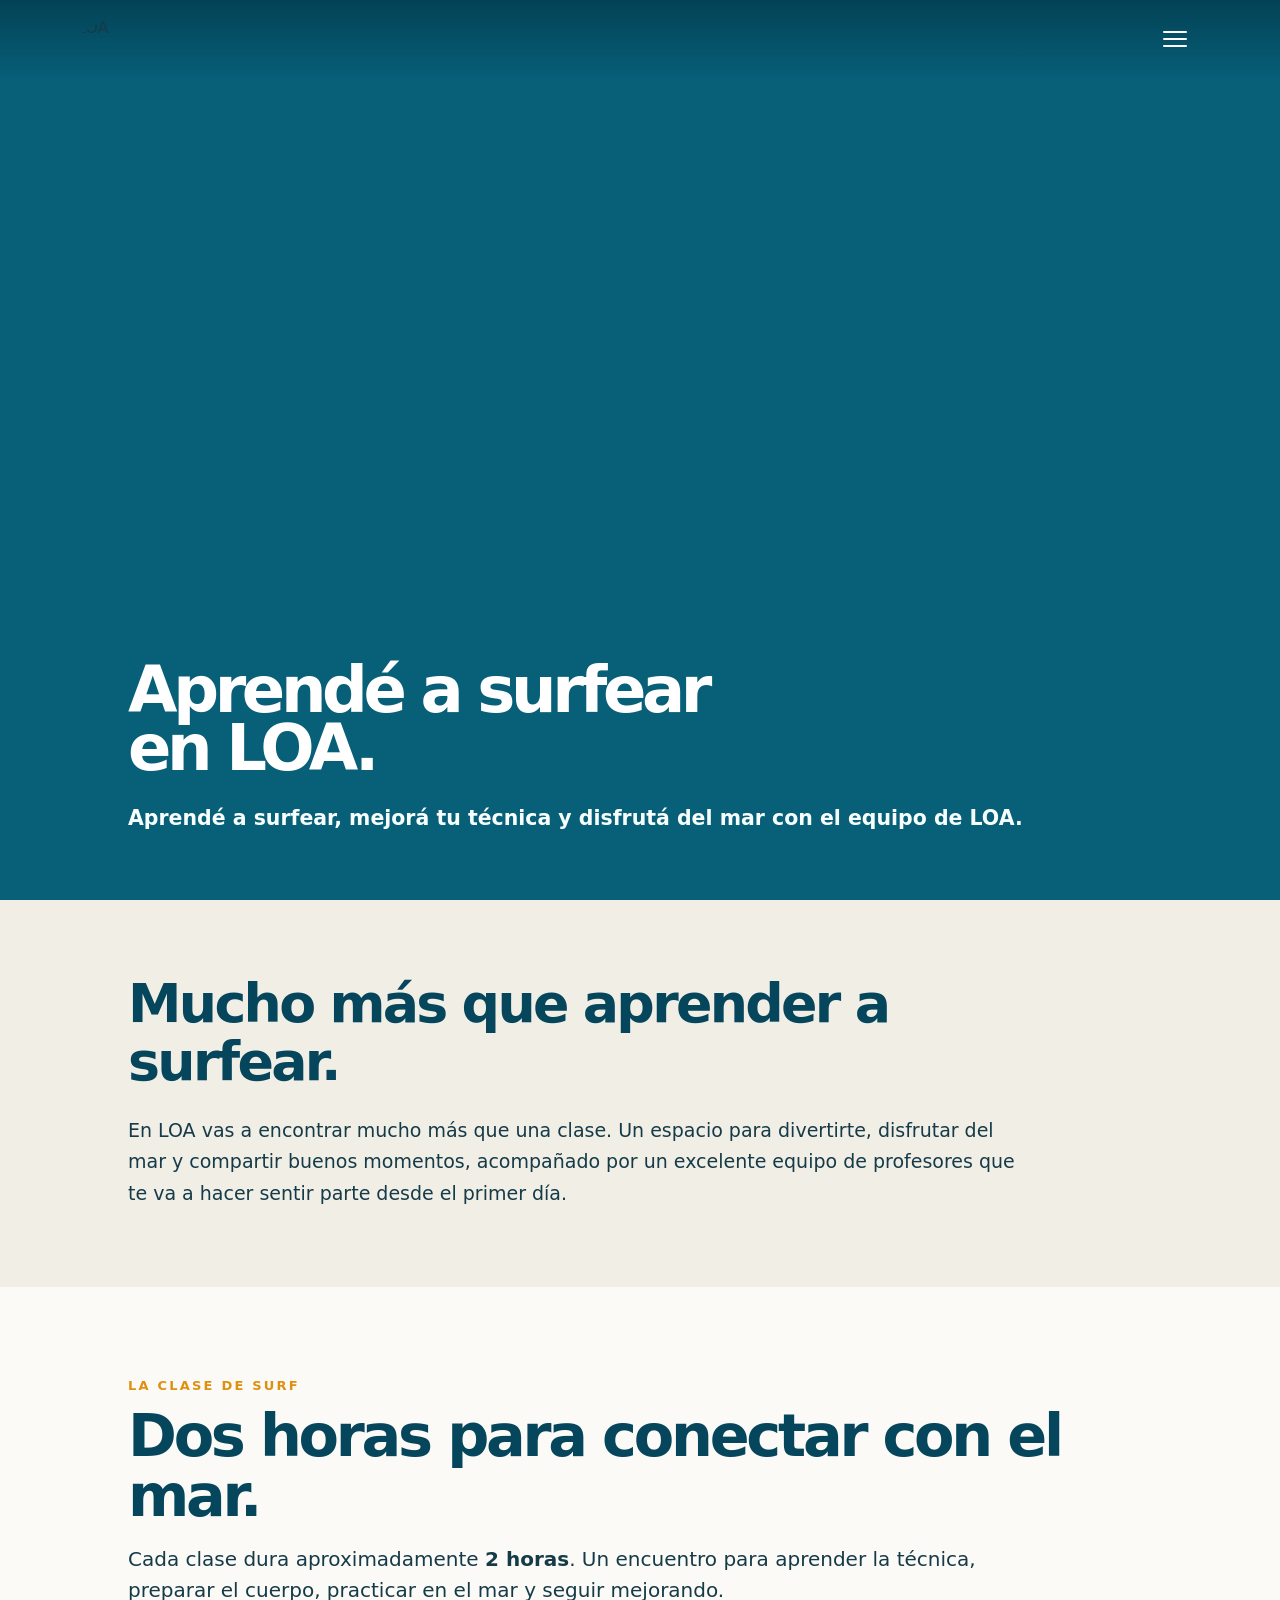
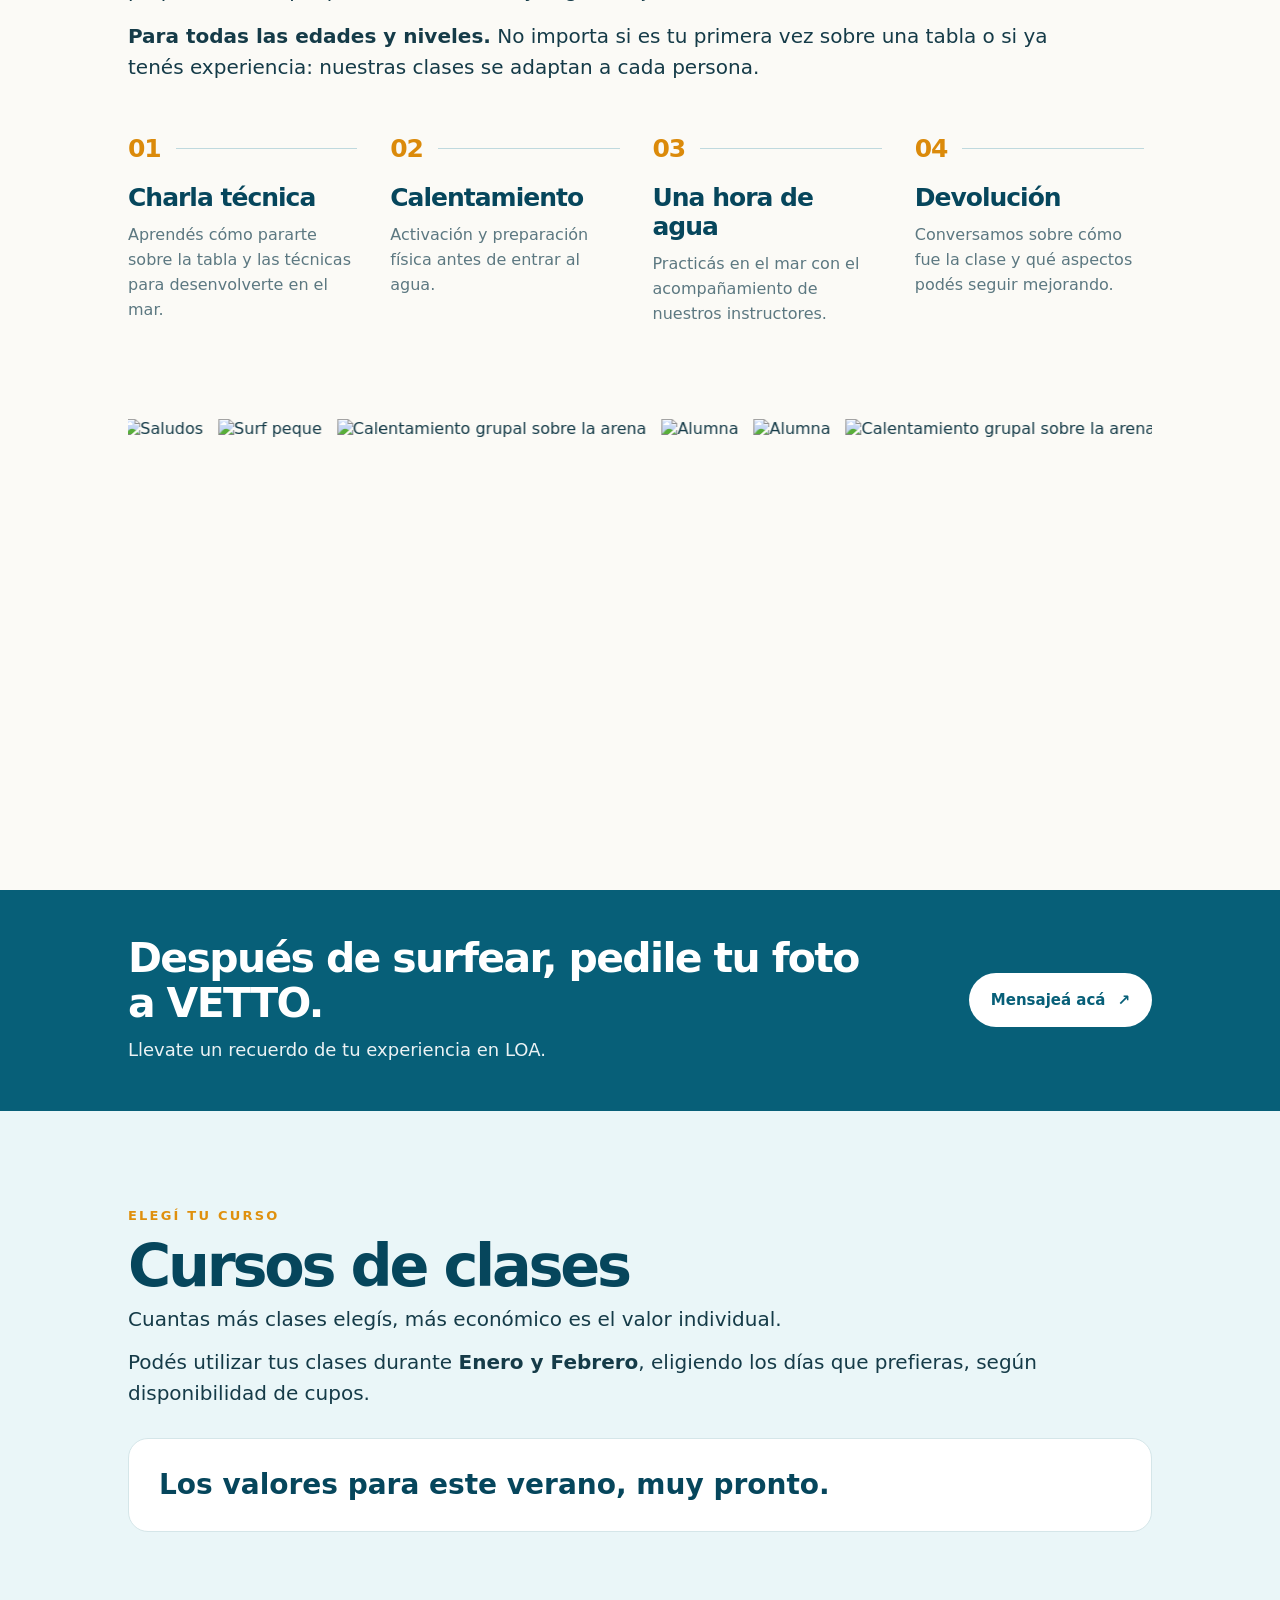
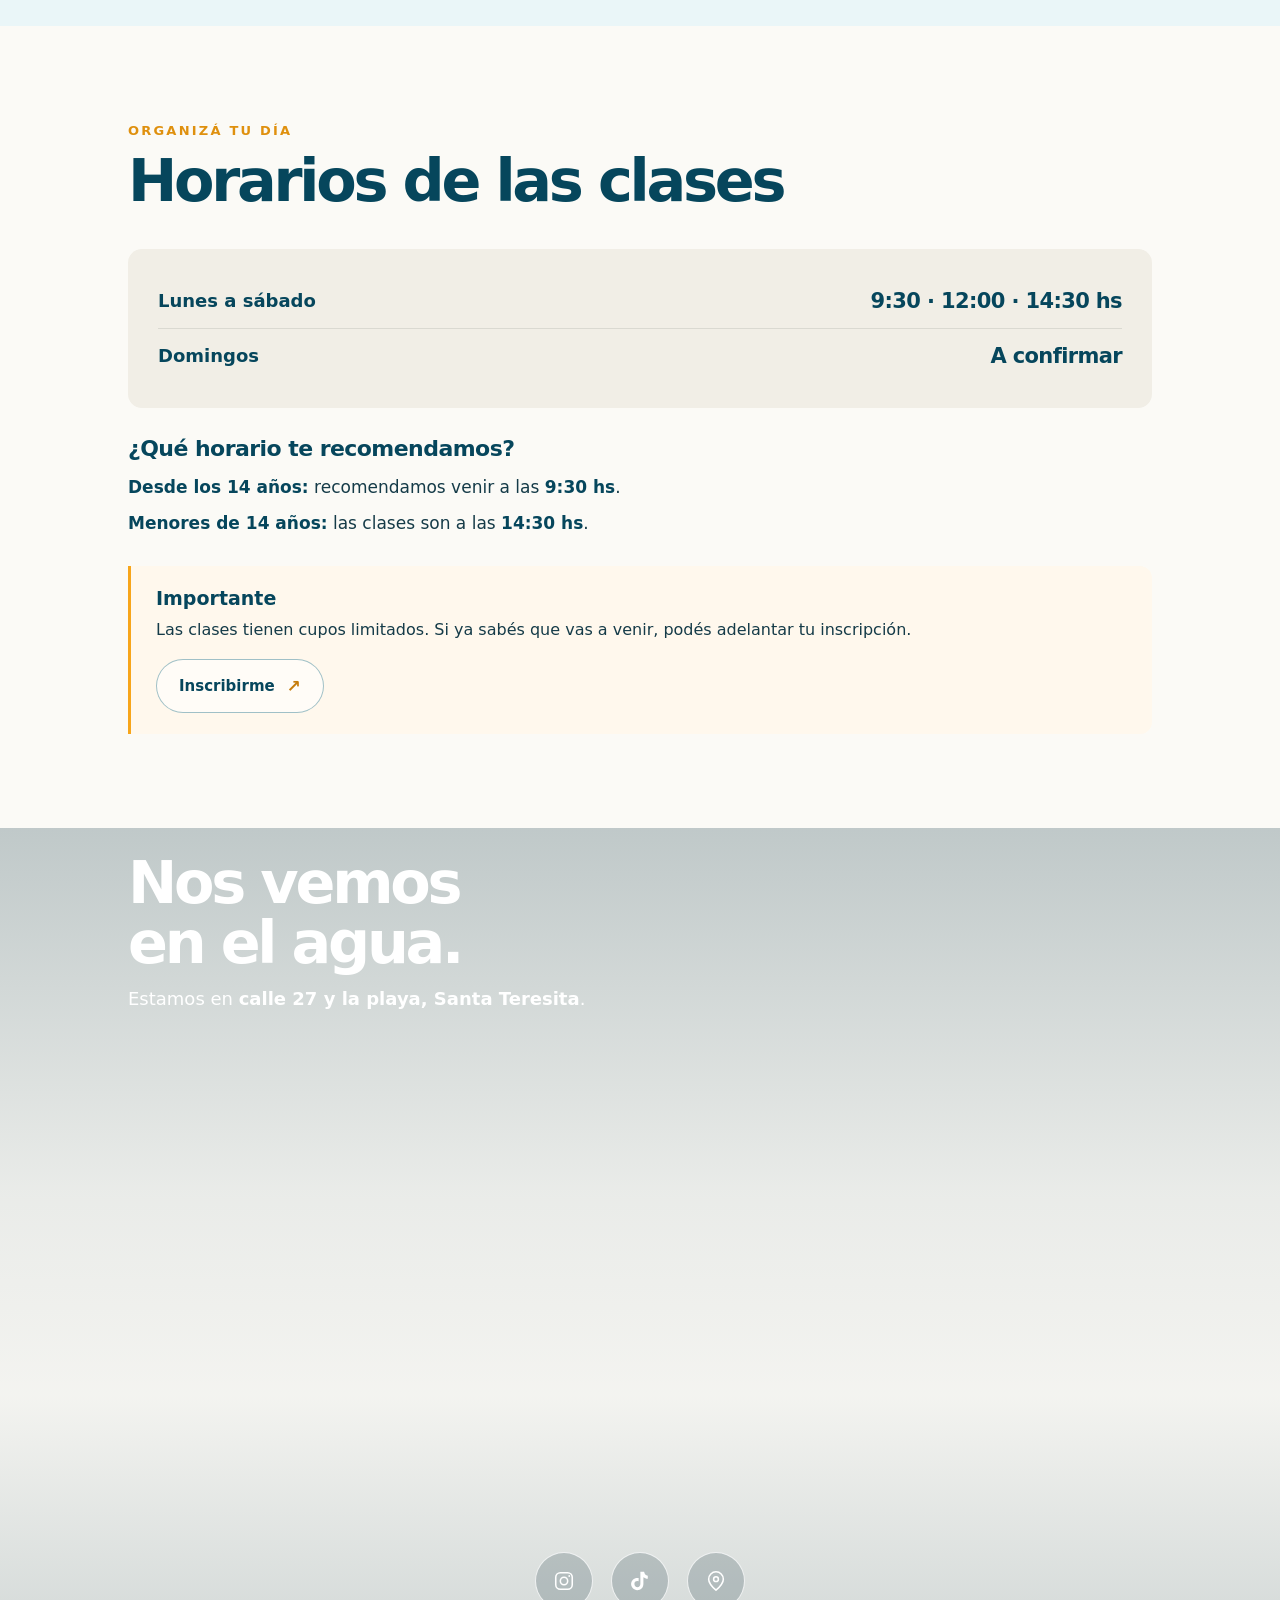
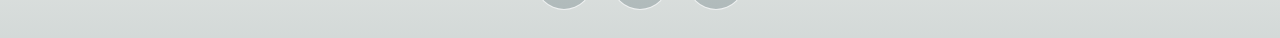
==== commit 0eb9266e: "primer version calses de surf" ====
--- a/web/verano2027/index.html
+++ b/web/verano2027/index.html
@@ -1,2486 +1,819 @@
-<!doctype html><html lang='es-AR'><head><meta charset='utf-8'><meta name='viewport' content='width=device-width,initial-scale=1'><title>LOA · Colonia de playa en Santa Teresita · Verano 2027</title>
-  <link rel="icon" type="image/png" sizes="512x512" href="images/favicon.png">
+<!doctype html>
+<html lang="es-AR">
+<head>
+  <meta charset="utf-8"><meta name="viewport" content="width=device-width,initial-scale=1">
+  <title>Clases de surf · LOA</title>
+  <meta name="description" content="Conocé cómo son las clases y cursos de surf de LOA en Santa Teresita. Horarios, modalidades y paquetes de clases.">
+  <link rel="icon" type="image/png" href="images/favicon.png">
   <link rel="apple-touch-icon" href="images/favicon.png">
-  <link rel="preload" as="image" href="images/home.jpg" fetchpriority="high">
-
-  <meta name="description" content="LOA · Colonia de playa en Santa Teresita para chicos de 4 a 12 años. Surf, deporte, naturaleza y amigos. Enero y febrero · Verano 2027.">
-  <link rel="canonical" href="https://loasurf.com.ar/verano2027/">
-
-  <meta property="og:type" content="website">
-  <meta property="og:title" content="LOA · Colonia de playa en Santa Teresita · Verano 2027">
-  <meta property="og:description" content="Colonia de playa en Santa Teresita para chicos de 4 a 12 años. Surf, deporte, naturaleza y amigos.">
-  <meta property="og:url" content="https://loasurf.com.ar/verano2027/">
-  <meta property="og:image" content="https://loasurf.com.ar/verano2027/images/og-verano-2027.png">
-
-  <meta property="og:image:alt" content="LOA · Colonia de playa en Santa Teresita · Verano 2027">
-
-  <meta name="twitter:card" content="summary_large_image">
-  <meta name="twitter:title" content="LOA · Colonia de playa en Santa Teresita · Verano 2027">
-  <meta name="twitter:description" content="Colonia de playa en Santa Teresita para chicos de 4 a 12 años. Surf, deporte, naturaleza y amigos.">
-  <meta name="twitter:image" content="https://loasurf.com.ar/verano2027/images/og-verano-2027.png">
-  <meta name="twitter:image:alt" content="LOA · Colonia de playa en Santa Teresita · Verano 2027">
-
-  <meta property="og:image:width" content="1200">
-  <meta property="og:image:height" content="630">
-  <style id="loa-styles-clean">
-    /* =========================================================
-       LOA · CSS CONSOLIDADO
-       Limpieza conservadora: mismo diseño y comportamiento.
-       ========================================================= */
-    :root{--blue:#075f78;--deep:#06465c;--sky:#dff4f8;--orange:#f7a51a;--ink:#153b48;--cream:#fbfaf6;--content-max:1420px;--desktop-gutter:6vw;--section-top-space:86px;--section-bottom-space:86px;--section-top-space-mobile:58px;--section-bottom-space-mobile:58px;}*{box-sizing:border-box;}html{scroll-behavior:smooth;scroll-padding-top:76px;}body{margin:0;font-family:Inter,ui-sans-serif,system-ui,-apple-system,Segoe UI,sans-serif;color:var(--ink);background:var(--cream);}nav{position:fixed;z-index:20;top:0;left:0;right:0;justify-content:space-between;padding:0 5vw;background:linear-gradient(180deg,rgba(0,35,48,.48),transparent);border-bottom:0;transition:.35s ease;}.nav-scrolled{background:rgba(255,255,255,.94);backdrop-filter:blur(16px);border-bottom-color:transparent;box-shadow:0 8px 30px #073f4e12;}.logo{display:flex;align-items:center;gap:12px;font-weight:850;color:white;text-shadow:0 1px 12px #00394d66;}.nav-scrolled .logo{color:var(--deep);text-shadow:none;}.menu{display:flex;gap:24px;font-size:13px;font-weight:750;}.menu a{text-decoration:none;color:white;text-shadow:0 1px 12px #00394d88;transition:.25s;}.nav-scrolled .menu a{color:var(--deep);text-shadow:none;}.cta{background:var(--orange);color:white!important;padding:12px 18px;border-radius:999px;}.hero{height:100vh;min-height:680px;position:relative;background:url("images/home.jpg") center 42%/cover no-repeat;display:flex;align-items:flex-end;padding:80px 6vw 10vh;color:white;}.hero:after{content:"";position:absolute;inset:0;background:linear-gradient(90deg,rgba(0,39,54,.68) 0%,rgba(0,39,54,.32) 46%,rgba(0,39,54,.06) 75%),linear-gradient(180deg,rgba(0,25,35,.15),rgba(0,25,35,.08) 62%,rgba(0,25,35,.28));}.hero .content{position:relative;z-index:1;margin:0 auto;}.eyebrow{text-transform:uppercase;letter-spacing:.18em;font-size:15px;font-weight:800;}.hero h1{font-size:clamp(38px,5.55vw,84px);line-height:.96;margin:18px 0 22px;letter-spacing:-.055em;white-space:nowrap;max-width:none;}.hero h1 span{display:inline;font-size:1em;letter-spacing:inherit;font-weight:800;}.hero p{font-size:17px;max-width:610px;margin:0;}.hero-meta{display:flex;gap:14px;align-items:center;margin-top:24px;font-size:15px;font-weight:850;letter-spacing:.12em;text-transform:uppercase;}.hero-meta span+span:before{content:"·";margin-right:14px;color:var(--orange);}.scroll-arrow{position:absolute;z-index:2;left:50%;bottom:26px;transform:translateX(-50%);width:46px;height:46px;border:1px solid #ffffff99;border-radius:50%;display:grid;place-items:center;color:white;text-decoration:none;font-size:24px;background:#ffffff12;backdrop-filter:blur(8px);animation:bob 1.8s ease-in-out infinite;}@keyframes bob{50%{transform:translate(-50%,7px);}}.section{padding:92px 6vw;}.wrap{max-width:1180px;margin:auto;}.kicker{font-weight:850;letter-spacing:.18em;color:var(--orange);text-transform:uppercase;}.section h2{font-size:clamp(38px,5vw,68px);letter-spacing:-.045em;line-height:.95;margin:10px 0 28px;color:var(--deep);}.intro{display:grid;grid-template-columns:1.05fr .95fr;gap:60px;align-items:center;}.intro p{font-size:20px;line-height:1.55;}.values-slider{margin-top:42px;overflow-x:auto;overflow-y:hidden;width:100%;margin-left:0;padding:0 0 14px;scroll-snap-type:x proximity;scroll-behavior:smooth;cursor:grab;scrollbar-width:none;}.values-slider::-webkit-scrollbar{display:none;}.values-slider:active{cursor:grabbing;}.values-track{display:flex;gap:18px;width:max-content;}.value-card{position:relative;width:auto;height:auto;flex:0 0 auto;scroll-snap-align:start;}.value-card img{height:320px;width:auto;max-width:none;display:block;}.value-card strong{display:block;margin-top:10px;color:var(--deep);font-size:20px;letter-spacing:-.02em;text-transform:capitalize;}.value-card strong:after{content:"";display:block;width:28px;height:3px;background:var(--orange);margin-top:7px;border-radius:4px;}.formats{display:grid;grid-template-columns:1fr 1fr;gap:20px;}.format{border-radius:28px;background:white;border:1px solid #d7e8eb;overflow:hidden;transition:.25s;}.format:hover{box-shadow:0 16px 45px #0a536218;}.format-head{padding:30px;cursor:pointer;position:relative;}.format-head:after{content:"+";position:absolute;right:28px;top:54px;width:38px;height:38px;border-radius:50%;display:grid;place-items:center;background:#edf7f8;color:var(--deep);font-size:25px;font-weight:500;transition:.25s;}.format.open .format-head:after{content:"–";background:var(--orange);color:white;}.format h3{font-size:32px;margin:0 55px 8px 0;color:var(--deep);}.format-summary{color:#56717a;margin:0;}.format .details{display:grid;grid-template-rows:0fr;transition:grid-template-rows .35s ease;}.format .details-inner{overflow:hidden;padding:0 30px;}.format.open .details{grid-template-rows:1fr;}.format.open .details-inner{padding-bottom:30px;}.price{font-size:28px;font-weight:850;color:var(--blue);}.pricebox{padding:20px 0;border-top:1px solid #e4edef;}.subtoggle{width:100%;border:0;background:#f5fafb;color:var(--deep);font:inherit;font-weight:800;text-align:left;padding:16px 18px;border-radius:14px;cursor:pointer;display:flex;justify-content:space-between;align-items:center;margin-top:8px;}.subtoggle span{font-size:20px;}.subdetails{display:none;padding:18px 4px 2px;line-height:1.55;}.subdetails.open{display:block;}.format-new{position:absolute;right:28px;top:22px;display:inline-block;background:var(--orange);color:white;border-radius:999px;padding:5px 10px;font-size:11px;font-weight:850;letter-spacing:.1em;text-transform:uppercase;margin:0;}.preventa{margin-top:22px;display:inline-flex;gap:8px;align-items:center;background:var(--deep);color:white;border-radius:999px;padding:10px 16px;font-weight:800;font-size:13px;}.preventa b{color:var(--orange);}.include{display:grid;grid-template-columns:1fr 1fr;gap:30px;}.check{background:#eef8fa;border-radius:24px;padding:30px;}.check div{padding:11px 0;border-bottom:1px solid #d6eaee;color:var(--deep);}.check .secondary{display:block;color:#6f9eaa;font-weight:300;line-height:1.4;margin-top:4px;font-size:.92em;}.check strong{color:var(--deep);}.check div:last-child{border:0;}.contact{background:var(--deep);color:white;text-align:center;padding:110px 6vw;}.contact h2{color:white;font-size:clamp(48px,7vw,90px);margin:0 0 18px;}.contact a{display:inline-block;margin-top:22px;background:var(--orange);color:white;text-decoration:none;font-weight:800;padding:17px 25px;border-radius:999px;}@media(max-width:800px){.menu a:not(.cta){display:none;}.cta{padding:10px 13px;font-size:11px;}.hero h1{white-space:normal;}.hero-meta{flex-wrap:wrap;}.hero-meta span+span:before{margin-right:7px;}.scroll-arrow{width:40px;height:40px;}.intro, .formats, .include{grid-template-columns:1fr;gap:26px;}.values-slider{margin-left:0;padding-left:0;padding-right:0;}.format-head, .check{padding:22px;}.format-new{right:20px;top:18px;}}@media(max-width:430px){.hero h1{font-size:clamp(31px,9.4vw,42px);}.hero p{font-size:13px;}.section h2{font-size:clamp(31px,9vw,42px);}.value-card img{height:195px;}.format h3{font-size:24px;}}/* Mobile polish */body{overflow-x:hidden;}.menu-toggle{display:none;border:0;background:transparent;padding:8px;cursor:pointer;}.menu-toggle span{display:block;width:24px;height:2px;background:#fff;margin:5px 0;border-radius:2px;transition:.25s;}.nav-scrolled .menu-toggle span{background:var(--deep);}@media(max-width:800px){
-      html{scroll-padding-top:68px;}
-      nav{padding:0 18px;}
-
-      .menu-toggle{display:block;position:relative;z-index:32;margin-left:auto;margin-right:8px;}
-      .menu{position:fixed;top:68px;left:12px;right:12px;display:flex;flex-direction:column;gap:0;padding:10px;background:rgba(255,255,255,.98);border:1px solid #dcecef;border-radius:18px;box-shadow:0 18px 50px #073f4e24;transform:translateY(-12px);opacity:0;pointer-events:none;transition:.22s ease;z-index:31;}
-      .menu.open{transform:none;opacity:1;pointer-events:auto;}
-      .menu a, .nav-scrolled .menu a{display:block!important;color:var(--deep);text-shadow:none;padding:13px 14px;border-radius:12px;font-size:14px;}
-      .menu a.cta{margin-top:6px;text-align:center;color:#fff!important;padding:13px 14px;}
-
-      .hero:after{background:linear-gradient(180deg,rgba(0,32,44,.10) 0%,rgba(0,32,44,.12) 38%,rgba(0,32,44,.78) 100%);}
-      .hero .content{margin:0;}
-      .eyebrow{
-        font-size:10px;
-        letter-spacing:.05em;
-        line-height:1;
-        white-space:nowrap;
-      }
-      .hero h1{font-size:clamp(36px,11.2vw,52px);line-height:.94;letter-spacing:-.055em;max-width:100%;margin:12px 0 14px;text-wrap:balance;}
-      .hero p{max-width:100%;}
-      .hero-meta{font-size:10px;letter-spacing:.08em;gap:6px;margin-top:16px;}
-      .scroll-arrow{bottom:18px;}
-      .section{padding:58px 20px;}
-      .wrap{width:100%;max-width:none;}
-      .kicker{font-size:15px;letter-spacing:.16em;}
-      .section h2{font-size:clamp(34px,10.5vw,46px);line-height:.98;margin:8px 0 22px;letter-spacing:-.045em;}
-      .intro{display:flex;flex-direction:column;gap:28px;}
-      .intro>div:first-child{width:100%;}
-      .intro p{font-size:16px;line-height:1.55;margin:0 0 14px;}
-
-      .values-slider{margin-top:28px;width:100%;overflow-x:auto;scroll-padding-left:0;-webkit-overflow-scrolling:touch;}
-      .values-track{gap:12px;padding-right:20px;}
-      .value-card{width:78vw;max-width:310px;}
-      .value-card img{width:100%;height:auto;aspect-ratio:4/3;object-fit:cover;border-radius:0;}
-      .value-card strong{font-size:16px;margin-top:8px;}
-
-      #formatos> .wrap>p{font-size:16px!important;margin-bottom:24px!important;}
-      .formats{display:flex;flex-direction:column;gap:14px;}
-      .format{border-radius:20px;}
-      .format-head{padding:22px 20px;}
-      .format h3{font-size:26px;margin:0 48px 6px 0;line-height:1.05;}
-      .format-summary{font-size:14px;line-height:1.45;padding-right:28px;}
-      .format-head:after{right:18px;top:50%;transform:translateY(-50%);width:34px;height:34px;}
-      .format-new{position:static;width:max-content;margin:0 0 10px 0;font-size:9px;padding:5px 8px;}
-      .format .details-inner{padding-left:20px;padding-right:20px;}
-      .pricebox{font-size:14px;line-height:1.5;padding:16px 0;}.price{font-size:22px;display:inline-block;margin-top:4px;}
-      .subtoggle{font-size:14px;padding:14px;}.subdetails{font-size:14px;}
-      .preventa{font-size:11px;white-space:normal;line-height:1.35;}
-      .include{display:flex;flex-direction:column;gap:14px;}
-      .check{padding:22px 20px;border-radius:20px;}.check h3{margin-top:0;}.check div{font-size:15px;padding:12px 0;}.check .secondary{font-size:13px;line-height:1.4;}
-
-      .contact{padding:72px 20px;}.contact h2{font-size:clamp(42px,13vw,58px);line-height:.95;}.contact p{font-size:15px;line-height:1.5;}.contact a{width:100%;max-width:360px;padding:16px 18px;}
-    }@media(max-width:390px){
-      .hero{padding-left:16px;padding-right:16px;}.hero h1{font-size:clamp(34px,10.8vw,43px);}
-      .section h2{font-size:clamp(32px,10vw,40px);}
-      .value-card{width:82vw;}
-    }/* Desktop centered gutters */@media(min-width:801px){
-      :root{--desktop-gutter:6vw;--content-max:1180px;}
-      .section{padding-left:var(--desktop-gutter);padding-right:var(--desktop-gutter);}
-      .wrap{width:100%;max-width:var(--content-max);margin-left:auto;margin-right:auto;}
-      .hero{padding-left:var(--desktop-gutter);padding-right:var(--desktop-gutter);}
-      .hero .content{width:100%;max-width:var(--content-max);margin-left:auto;margin-right:auto;}
-      .contact{padding-left:var(--desktop-gutter);padding-right:var(--desktop-gutter);}
-      nav{padding-left:max(var(--desktop-gutter),calc((100vw - var(--content-max))/2));padding-right:max(var(--desktop-gutter),calc((100vw - var(--content-max))/2));}
-    }/* LOA · el contenido ocupa todo el ancho de su contenedor. */#loa .wrap.intro{
-                                                                     display:block;
-                                                                     width:100%;
-                                                                   }#loa .wrap.intro > div{
-                                                                      width:100%;
-                                                                      max-width:100%;
-                                                                    }/* Logo tomado del flyer */.logo img{border-radius:50%;object-fit:contain;}/* Actividades · bloque de texto previo al carrusel. *//* Actividades · ajuste óptico de espacio superior *//* Menú: texto sin negrita */.menu, .menu a{
-                                                                                                                                                                                                                                                                                           font-weight:400 !important;
-                                                                                                                                                                                                                                                                                         }/* Conservamos el botón Reservá con algo más de presencia */.menu a.cta{
-                                                                                                                                                                                                                                                                                                                                                        font-weight:600 !important;
-                                                                                                                                                                                                                                                                                                                                                      }/* =========================================================
-   CSS FASE 1 — BASE + HEADER + HERO + ANCHO GENERAL
-   Consolidación de reglas ya aprobadas visualmente.
-   ========================================================= *//* ---------- Estructura general ---------- */.section{
-                                                                                                                                                                                                                                                                                                                                                                                                                                                                      padding-left:var(--desktop-gutter);
-                                                                                                                                                                                                                                                                                                                                                                                                                                                                      padding-right:var(--desktop-gutter);
-                                                                                                                                                                                                                                                                                                                                                                                                                                                                    }#loa, #formatos, #incluye{
-                                                                                                                                                                                                                                                                                                                                                                                                                                                                       padding-top:var(--section-top-space);
-                                                                                                                                                                                                                                                                                                                                                                                                                                                                       padding-bottom:var(--section-bottom-space);
-                                                                                                                                                                                                                                                                                                                                                                                                                                                                     }/* Actividades y Galería mantienen el ajuste óptico aprobado. */#actividades{
-                                                                                                                                                                                                                                                                                                                                                                                                                                                                                                                                        padding-top:48px;
-                                                                                                                                                                                                                                                                                                                                                                                                                                                                                                                                        padding-bottom:var(--section-bottom-space);
-                                                                                                                                                                                                                                                                                                                                                                                                                                                                                                                                      }#loa .wrap > *:last-child, #actividades .wrap > *:last-child, #formatos .wrap > *:last-child, #incluye .wrap > *:last-child{
-                                                                                                                                                                                                                                                                                                                                                                                                                                                                                                                                         margin-bottom:0;
-                                                                                                                                                                                                                                                                                                                                                                                                                                                                                                                                       }/* ---------- Header / navegación ---------- */nav{
-                                                                                                                                                                                                                                                                                                                                                                                                                                                                                                                                                                                         height:78px;
-                                                                                                                                                                                                                                                                                                                                                                                                                                                                                                                                                                                         display:flex;
-                                                                                                                                                                                                                                                                                                                                                                                                                                                                                                                                                                                         align-items:center;
-                                                                                                                                                                                                                                                                                                                                                                                                                                                                                                                                                                                         overflow:visible;
-                                                                                                                                                                                                                                                                                                                                                                                                                                                                                                                                                                                         padding-left:max(var(--desktop-gutter),calc((100vw - var(--content-max))/2));
-                                                                                                                                                                                                                                                                                                                                                                                                                                                                                                                                                                                         padding-right:max(var(--desktop-gutter),calc((100vw - var(--content-max))/2));
-                                                                                                                                                                                                                                                                                                                                                                                                                                                                                                                                                                                       }nav .logo, nav .menu{
-                                                                                                                                                                                                                                                                                                                                                                                                                                                                                                                                                                                          align-self:center;
-                                                                                                                                                                                                                                                                                                                                                                                                                                                                                                                                                                                        }.logo{
-                                                                                                                                                                                                                                                                                                                                                                                                                                                                                                                                                                                           position:relative;
-                                                                                                                                                                                                                                                                                                                                                                                                                                                                                                                                                                                           z-index:2;
-                                                                                                                                                                                                                                                                                                                                                                                                                                                                                                                                                                                           width:58px;
-                                                                                                                                                                                                                                                                                                                                                                                                                                                                                                                                                                                           height:58px;
-                                                                                                                                                                                                                                                                                                                                                                                                                                                                                                                                                                                           flex:0 0 58px;
-                                                                                                                                                                                                                                                                                                                                                                                                                                                                                                                                                                                           overflow:visible;
-                                                                                                                                                                                                                                                                                                                                                                                                                                                                                                                                                                                         }.logo img{
-                                                                                                                                                                                                                                                                                                                                                                                                                                                                                                                                                                                            position:absolute;
-                                                                                                                                                                                                                                                                                                                                                                                                                                                                                                                                                                                            top:8px;
-                                                                                                                                                                                                                                                                                                                                                                                                                                                                                                                                                                                            left:-16px;
-                                                                                                                                                                                                                                                                                                                                                                                                                                                                                                                                                                                            width:124px;
-                                                                                                                                                                                                                                                                                                                                                                                                                                                                                                                                                                                            height:124px;
-                                                                                                                                                                                                                                                                                                                                                                                                                                                                                                                                                                                            max-width:none;
-                                                                                                                                                                                                                                                                                                                                                                                                                                                                                                                                                                                            margin:0;
-                                                                                                                                                                                                                                                                                                                                                                                                                                                                                                                                                                                            transform:none;
-                                                                                                                                                                                                                                                                                                                                                                                                                                                                                                                                                                                            transform-origin:top left;
-                                                                                                                                                                                                                                                                                                                                                                                                                                                                                                                                                                                            transition:width .3s ease,height .3s ease,transform .3s ease;
-                                                                                                                                                                                                                                                                                                                                                                                                                                                                                                                                                                                          }.nav-scrolled .logo img{
-                                                                                                                                                                                                                                                                                                                                                                                                                                                                                                                                                                                             top:0;
-                                                                                                                                                                                                                                                                                                                                                                                                                                                                                                                                                                                             left:0;
-                                                                                                                                                                                                                                                                                                                                                                                                                                                                                                                                                                                             width:58px;
-                                                                                                                                                                                                                                                                                                                                                                                                                                                                                                                                                                                             height:58px;
-                                                                                                                                                                                                                                                                                                                                                                                                                                                                                                                                                                                           }/* Desktop ancho: menú completo en una sola línea. */@media (min-width:1450px){
-      .menu-toggle{display:none;}
-
-      nav .menu{
-        position:static;
-        display:flex;
-        flex-direction:row;
-        align-items:center;
-        gap:24px;
-        height:100%;
+  <style>
+    /* LOA · Clases de surf — CSS consolidado y sin estilos obsoletos. */
+    :root{--deep:#06465c;--blue:#075f78;--orange:#f7a51a;--ink:#153b48;--muted:#67818b;--cream:#fbfaf6;--sky:#eaf6f8;--line:#dce8e9;--white:#fff;}
+    *{box-sizing:border-box;}
+    html{scroll-behavior:smooth;}
+    body{margin:0;background:var(--cream);color:var(--ink);font-family:Inter,ui-sans-serif,system-ui,-apple-system,"Segoe UI",sans-serif;}
+    button,a{font:inherit;}
+    a{color:inherit;}
+    .wrap{width:80%;max-width:1180px;margin-inline:auto;}
+    .hero{background:#075f78 url("images/portadamen.jpg") center 52%/cover;position:relative;color:white;}
+    .hero:before{content:"";position:absolute;inset:0;background:linear-gradient(90deg,rgba(0,35,48,.77),rgba(0,35,48,.33) 68%,rgba(0,35,48,.12)),linear-gradient(0deg,rgba(0,35,48,.6),transparent 55%);}
+    .hero-content{position:relative;padding-bottom:32px;}
+    .hero h1{font-size:clamp(56px,8vw,112px);letter-spacing:-.068em;line-height:.92;margin:17px 0 25px;}
+    .hero p{font-size:clamp(17px,1.6vw,22px);line-height:1.5;max-width:650px;margin:0 0 30px;color:#f8ffff;font-weight:600;}
+    section{padding:94px 0;}
+    .label{font-size:13px;font-weight:850;letter-spacing:.17em;color:#df900e;}
+    .heading{font-size:clamp(37px,4.6vw,64px);letter-spacing:-.055em;line-height:1.02;margin:12px 0 22px;color:var(--deep);}
+    .section-blurb{font-size:17px;line-height:1.65;color:#52717d;}
+
+    .pricing-heading{display:flex;justify-content:space-between;align-items:end;gap:30px;margin-bottom:29px;width:100%;}
+    .pricing-heading .heading{margin-bottom:8px;}
+    .pricing-heading p{margin:0;font-size:16px;line-height:1.5;color:#5a7982;max-width:100%;width:100%;}
+    .finish{position:relative;color:white;overflow:hidden;}
+    .finish:after{content:"";position:absolute;right:-80px;bottom:-270px;width:560px;height:560px;border:75px solid #ffffff0b;border-radius:50%;}
+    .finish .wrap{position:relative;z-index:1;}
+    .finish .heading{color:white;max-width:750px;}
+    .finish p{font-size:18px;max-width:670px;line-height:1.65;color:#dbeff2;}
+    a:focus-visible,button:focus-visible{outline:3px solid var(--orange);outline-offset:3px;}
+    @media(max-width:1050px){.wrap{width:auto;margin:0 6vw;}}
+    @media(max-width:760px){.wrap{margin:0 20px;}.hero-content{padding-bottom:24px;}.hero h1{font-size:clamp(54px,13vw,78px);}section{padding:66px 0;}.pricing-heading{display:block;}}
+    @media(max-width:380px){.wrap{margin:0 16px;}}
+    @media(prefers-reduced-motion:reduce){*{scroll-behavior:auto!important;transition:none!important;}}
+    .pricing{background:#eaf6f8;}
+
+    .pricing-heading > div{width:100%;}
+
+    .surf-price-list{background:#fff;border:1px solid #d5e6e9;border-radius:20px;overflow:hidden;}
+    .surf-price-head,.surf-price-row{display:grid;grid-template-columns:1.15fr 1fr 1fr;align-items:center;column-gap:16px;padding:18px 29px;}
+    .surf-price-head{background:#f2f8f9;color:#708b93;font-size:11px;font-weight:850;letter-spacing:.12em; padding-top:13px; padding-bottom:13px; }
+    .surf-price-head span:first-child{text-align:left;}
+    .surf-price-head span:nth-child(2){text-align:center;}
+    .surf-price-head span:nth-child(3){text-align:right;}
+    .surf-price-row{border-top:1px solid #e5edef; min-height:64px; padding-top:12px; padding-bottom:12px; }
+    .surf-count{text-align:left;}
+    .surf-count strong{font-size:20px;color:var(--deep);font-weight:750;white-space:nowrap;}
+    .surf-count-word{font-size:.78em;font-weight:650;letter-spacing:-.02em;color:var(--deep);}
+    .surf-total{font-size:20px;color:var(--deep);font-weight:750;text-align:center;letter-spacing:-.035em;}
+    .surf-unit{text-align:right;font-size:17px;font-weight:400;color:var(--blue);}
+    .surf-unit span{display:block;font-size:12px;font-weight:400;color:#78919a;margin-top:3px;}
+    .surf-availability{font-size:16px;line-height:1.55;color:var(--deep);margin:23px 0 9px;}
+    .surf-prices-coming-soon{padding:28px 30px;background:#fff;border:1px solid #d5e6e9;border-radius:20px;color:var(--deep);font-size:clamp(20px,2.5vw,28px);font-weight:750;line-height:1.3;}
+    @media(max-width:760px){.surf-price-list{border-radius:16px;}.surf-price-head,.surf-price-row{grid-template-columns:1.1fr 1.15fr 1fr;gap:8px;padding:15px 13px;}.surf-price-head{font-size:9px;letter-spacing:.015em;}.surf-count strong{font-size:16px;}.surf-total{font-size:16px;white-space:nowrap;}.surf-unit{font-size:14px;white-space:nowrap;font-weight:400;}.surf-unit span{font-size:10px;}.surf-availability{font-size:15px;}}
+    @media(max-width:390px){.surf-price-head,.surf-price-row{padding-left:10px;padding-right:10px;gap:5px;}.surf-total{font-size:15px;}.surf-unit{font-size:13px;}.surf-count strong{font-size:15px;}}
+    #horarios .surf-hours-flow{display:block;margin-top:38px;}
+    #horarios .surf-hours-group{background:#f1eee6;border:0;box-shadow:none;border-radius:14px;padding:25px 30px;}
+    #horarios .surf-hours-line{display:flex;align-items:center;justify-content:space-between;gap:18px;padding:14px 0;border-bottom:1px solid #dad9d1;}
+    #horarios .surf-hours-line:last-child{border-bottom:0;}
+    #horarios .surf-hours-line span{color:var(--deep);font-size:18px;line-height:1.45;font-weight:600;}
+    #horarios .surf-hours-line strong{color:var(--deep);font-size:21px;font-weight:750;letter-spacing:-.03em;text-align:right;}
+    #horarios .surf-hours-guidance{margin-top:28px;}
+    #horarios .surf-hours-guidance h3{margin:0 0 13px;color:var(--deep);font-size:22px;letter-spacing:-.025em;}
+    #horarios .surf-hours-guidance p{margin:9px 0;color:var(--ink);font-size:17px;line-height:1.55;}
+    #horarios .surf-hours-guidance strong{color:var(--deep);}
+    @media(max-width:700px){#horarios .surf-hours-flow{margin-top:26px;}#horarios .surf-hours-group{padding:16px 20px;border-radius:16px;}#horarios .surf-hours-line{align-items:flex-start;flex-direction:column;gap:4px;padding:14px 0;}#horarios .surf-hours-line span{font-size:16px;}#horarios .surf-hours-line strong{font-size:19px;text-align:left;}#horarios .surf-hours-guidance h3{font-size:20px;}#horarios .surf-hours-guidance p{font-size:15px;}}
+    .surf-lesson-section{padding-top:88px;padding-bottom:92px;}
+    .surf-lesson-intro{max-width:940px;}
+    .surf-lesson-intro .heading{margin-bottom:18px;}
+    .surf-lesson-intro .section-blurb{max-width:100%;margin:0;font-size:20px;line-height:1.55;color:#153b48;}
+    .surf-lesson-flow{display:grid;grid-template-columns:repeat(4,minmax(0,1fr));gap:25px;margin-top:53px;}
+    .surf-lesson-item{position:relative;min-width:0;padding:0 8px 0 0;}
+    .surf-lesson-number{display:flex;align-items:center;gap:15px;font-size:25px;line-height:1;color:#db8a0a;font-weight:750;letter-spacing:-.045em;padding-bottom:22px;}
+    .surf-lesson-number span{display:block;height:1px;flex:1;background:#bfd9de;}
+    .surf-lesson-item h3{font-size:clamp(20px,2vw,25px);line-height:1.16;letter-spacing:-.04em;color:var(--deep);margin:0 0 11px;font-weight:750;}
+    .surf-lesson-item p{margin:0;color:#5c7881;font-size:16px;line-height:1.55;}
+    @media(max-width:900px){.surf-lesson-flow{grid-template-columns:repeat(2,minmax(0,1fr));row-gap:32px;}.surf-lesson-item p{max-width:340px;}}
+    @media(max-width:600px){.surf-lesson-section{padding-top:60px;padding-bottom:66px;}.surf-lesson-intro .section-blurb{font-size:18px;line-height:1.6;}.surf-lesson-flow{gap:0;}.surf-lesson-item{grid-template-columns:51px 1fr;column-gap:15px;}.surf-lesson-number{grid-row:1 / span 2;}}
+    .surf-gallery{padding:0 0 80px;background:var(--cream);}
+    .surf-gallery .wrap{position:relative;}
+    .surf-gallery-window{overflow:hidden;touch-action:pan-y;cursor:grab;user-select:none;}
+    .surf-gallery-window.is-dragging{cursor:grabbing;}
+    .surf-gallery-window::-webkit-scrollbar{display:none;}
+    .surf-gallery-track{display:flex;gap:15px;width:max-content;padding-bottom:1px;will-change:transform;}
+    .surf-gallery-track img{height:390px;width:auto;max-width:82vw;object-fit:cover;display:block;scroll-snap-align:start;flex-shrink:0;user-select:none;}
+    @media(max-width:760px){
+      .surf-gallery{padding-bottom:55px;}
+      .surf-gallery .wrap{margin-left:6px;margin-right:6px;}
+      .surf-gallery-track{gap:10px;}
+      /* Una imagen completa a lo ancho del carrusel, sin mostrar la siguiente. */
+      .surf-gallery-track img{
+        width:calc(100vw - 12px);
+        min-width:calc(100vw - 12px);
+        max-width:none;
+        height:340px;
+        object-fit:cover;
+      }
+    }
+    .hero{background-position:center 52%;}
+    .finish{background:url("images/7.jpg") center 54%/cover no-repeat;}
+    .finish:after{display:none;}
+
+    .hero{
+      height:100svh;
+      min-height:720px;
+      max-height:none;
+      padding:100px 0 48px;
+      display:flex;
+      align-items:flex-end;
+    }
+    .hero .hero-content{
+      margin-top:auto;
+      margin-bottom:0;
+      padding-bottom:0;
+      z-index:1; }
+    @media(max-width:760px){.hero{height:100svh;min-height:640px;padding:88px 0 32px;}.hero .hero-content{padding-bottom:0;}}
+    .finish{display:flex;flex-direction:column;justify-content:stretch;}
+    .finish .surf-finish-content{display:flex;flex-direction:column;}
+    .finish .surf-finish-copy{flex:0 0 auto;}
+    .finish .surf-finish-socials{display:flex;justify-content:center;align-items:center;margin-top:auto;padding-top:24px;gap:18px;}
+    .finish .surf-finish-socials a{display:flex;align-items:center;justify-content:center;border:1.4px solid rgba(255,255,255,.78);border-radius:50%;background:rgba(5,38,49,.18);color:white;text-decoration:none;transition:background .2s,transform .2s;width:58px;height:58px;}
+    .finish .surf-finish-socials a:hover{background:rgba(5,38,49,.45);transform:translateY(-2px);}
+    .finish .surf-finish-socials svg{display:block;width:22px;height:22px;}
+
+    @media (max-width:760px){.hero{background-image:url("images/portada mobile.jpg");background-position:50% center;background-size:cover;}.hero:before{background:linear-gradient(180deg,rgba(0,35,48,.05) 0%,rgba(0,35,48,.07) 36%,rgba(0,35,48,.52) 66%,rgba(0,35,48,.82) 100%);}}
+    .pricing .pricing-heading p,
+    .pricing .pricing-heading p.surf-availability {
+      font-size:20px;
+      line-height:1.55;
+      color:#153b48;
+      font-weight:400;
+    }
+    .pricing .pricing-heading p.surf-availability{margin-top:12px;}
+    .finish{padding-top:42px;}
+
+
+
+    @media(max-width:760px){.pricing .pricing-heading p,
+    .pricing .pricing-heading p.surf-availability{font-size:18px;line-height:1.6;}.finish{padding-top:34px;}.finish .surf-finish-socials{gap:14px;}.finish .surf-finish-socials a{width:50px;height:50px;}.finish .surf-finish-socials svg{width:20px;height:20px;}}
+    @media(max-width:760px){.finish{background-position:center 47%;background-size:cover;}}
+    .hero-content > p {margin-bottom:18px;}
+
+    @media (min-width:761px) {.finish {
+      background-image: linear-gradient(180deg,
+      rgba(3,44,58,.24) 0%,
+      rgba(3,44,58,.07) 45%,
+      rgba(3,44,58,.03) 70%,
+      rgba(3,44,58,.16) 100%
+      ), url("images/portadasanti.jpg");
+    }}
+    @media (min-width:761px) {.hero h1 { font-size:clamp(54px,5vw,76px); }.hero p { max-width:none; }@media (min-width:1250px) {.hero p { white-space:nowrap; }}}
+    #horarios .surf-hours-notice-card{display:block;
+      margin-top:30px; padding:21px 25px;
+      background:#fff8ed; border-left:3px solid var(--orange);
+      border-radius:0 12px 12px 0;
+    }
+    #horarios .surf-hours-notice-copy h3{margin:0 0 9px;color:var(--deep);line-height:1.25;font-weight:750; font-size:19px; margin-bottom:7px; }
+    #horarios .surf-hours-notice-copy p{color:var(--ink);
+      margin:0; max-width:830px; font-size:16px; line-height:1.55;
+    }
+    @media(max-width:760px){#horarios .surf-hours-notice-card{margin-top:25px;}.finish{background-image:linear-gradient(180deg,rgba(3,44,58,.24) 0%,rgba(3,44,58,.10) 48%,rgba(3,44,58,.38) 100%),url("images/bottom mobile.jpg");}}
+    .hero::before {
+
+      background:linear-gradient(to bottom,
+      rgba(0,35,48,0) 0%,
+      rgba(0,35,48,0) 55%,
+      rgba(0,35,48,.12) 73%,
+      rgba(0,35,48,.35) 100%);
+      pointer-events:none;
+    }
+    @media (max-width:760px) {.hero::before {
+      display:block;
+      background:linear-gradient(to bottom,
+      rgba(0,35,48,0) 0%,
+      rgba(0,35,48,0) 50%,
+      rgba(0,35,48,.18) 70%,
+      rgba(0,35,48,.43) 100%);
+    }}
+    .loa-wa-float{
+      position:fixed;right:28px;bottom:28px;z-index:90;
+      display:inline-flex;align-items:center;justify-content:center;gap:0;
+      width:62px;height:62px;padding:0;border-radius:999px;
+      background:#25d366;color:#fff;text-decoration:none;
+      font-size:15px;font-weight:750;line-height:1.2;white-space:nowrap;
+      box-shadow:0 12px 30px rgba(0,35,48,.25);
+
+      overflow:hidden;
+
+      opacity:0;
+      visibility:hidden;
+      pointer-events:none;
+      transform:translateY(16px) scale(.96);
+      transition:opacity .3s ease, transform .3s ease, visibility .3s ease, background .2s ease;
+    }
+    .loa-wa-float svg{width:32px;height:32px;flex:none;display:block;fill:currentColor;}
+    .loa-wa-float:hover{background:#1ebe5d;}
+    @media(max-width:760px){.loa-wa-float{right:18px;bottom:22px;width:58px;height:58px;font-size:13px;}.loa-wa-float svg{width:29px;height:29px;}}
+
+    .loa-site-nav {
+      position:fixed; z-index:100; top:0; left:0; right:0;
+      height:78px; display:flex; align-items:center;
+      padding:0 max(6vw,calc((100vw - 1180px)/2));
+      background:linear-gradient(180deg,rgba(0,35,48,.48),transparent);
+      border-bottom:0; transition:background .35s ease,box-shadow .35s ease;
+    }
+    .loa-site-nav.loa-nav-scrolled {
+      background:rgba(255,255,255,.94);
+      -webkit-backdrop-filter:blur(16px);backdrop-filter:blur(16px);
+      box-shadow:0 8px 30px #073f4e12;
+    }
+    .loa-site-logo {
+      position:relative; z-index:2;
+      display:block;width:58px;height:58px;flex:0 0 58px;
+      text-decoration:none;overflow:visible;
+    }
+    .loa-site-logo img {
+      position:absolute;top:8px;left:-16px;
+      width:124px;height:124px;max-width:none;margin:0;
+      object-fit:contain;border-radius:50%;
+      transition:width .3s ease,height .3s ease,top .3s ease,left .3s ease;
+    }
+    .loa-nav-scrolled .loa-site-logo img {top:0;left:0;width:58px;height:58px;}
+    .loa-site-links {display:flex;align-items:center;gap:24px;margin-left:auto;}
+    .loa-site-links a {
+      color:white;text-decoration:none;font-size:17px;font-weight:400;
+      text-shadow:0 1px 12px #00394d88;transition:color .25s ease;
+      white-space:nowrap;
+    }
+    .loa-site-links a:hover{text-decoration:underline;}
+    .loa-nav-scrolled .loa-site-links a {color:#06465c;text-shadow:none;}
+    .loa-site-links a.loa-menu-cta {
+      background:#f7a51a;color:white!important;padding:12px 18px;
+      border-radius:999px;font-weight:600;
+    }
+    .loa-menu-toggle {
+      display:none;position:relative;z-index:102;
+      border:0;background:transparent;padding:8px;
+      cursor:pointer;margin-left:auto;margin-right:8px;
+    }
+    .loa-menu-toggle span {
+      display:block;width:24px;height:2px;background:white;
+      margin:5px 0;border-radius:2px;transition:background .25s ease;
+    }
+    .loa-nav-scrolled .loa-menu-toggle span {background:#06465c;}
+    @media (max-width:1449px){.loa-menu-toggle{display:block;}.loa-site-links {
+                                                                position:fixed;top:78px;
+                                                                left:max(18px,6vw);right:max(18px,6vw);
+                                                                height:auto;display:flex;flex-direction:column;align-items:stretch;
+                                                                gap:0;padding:10px;margin:0;
+                                                                background:rgba(255,255,255,.98);
+                                                                border:1px solid #dcecef;border-radius:18px;
+                                                                box-shadow:0 18px 50px #073f4e24;
+                                                                opacity:0;pointer-events:none;transform:translateY(-12px);
+                                                                transition:transform .22s ease,opacity .22s ease;
+                                                                z-index:101;
+                                                              }.loa-site-links.open{opacity:1;pointer-events:auto;transform:none;}.loa-site-links a,.loa-nav-scrolled .loa-site-links a {
+                                                                                                                                    display:block;color:#06465c;text-shadow:none;
+                                                                                                                                    padding:13px 14px;border-radius:12px;font-size:17px;
+                                                                                                                                  }.loa-site-links a.loa-menu-cta {
+                                                                                                                                     margin-top:6px;text-align:center;color:white!important;padding:13px 14px;
+                                                                                                                                   }}
+    @media (max-width:800px){.loa-site-nav{height:68px;padding:0 18px;}.loa-site-logo{width:50px;height:50px;flex-basis:50px;}.loa-site-logo img {top:10px;left:0;width:106px;height:106px;}.loa-nav-scrolled .loa-site-logo img {top:0;left:0;width:50px;height:50px;}.loa-site-links{top:68px;left:12px;right:12px;}.loa-site-links a,.loa-nav-scrolled .loa-site-links a{font-size:18px;}}
+
+    .loa-wa-float.loa-wa-visible {
+      opacity:1;
+      visibility:visible;
+      pointer-events:auto;
+      transform:translateY(0) scale(1);
+    }
+    @media (prefers-reduced-motion:reduce) {.loa-wa-float{transition:none;}}
+
+    /* Mobile: cuatro etapas de la clase en dos columnas (2 × 2). */
+    @media (max-width:600px) {
+      .surf-lesson-flow {
+        grid-template-columns:repeat(2,minmax(0,1fr));
+        column-gap:18px;
+        row-gap:26px;
+        margin-top:32px;
+      }
+      .surf-lesson-item {
+        display:block;
+        min-width:0;
         padding:0;
-        border:0;
-        border-radius:0;
-        box-shadow:none;
-        background:transparent;
-        opacity:1;
-        pointer-events:auto;
-        transform:none;
-      }
-
-      nav .menu a{
+        border-top:0;
+      }
+      .surf-lesson-number {
         display:flex;
         align-items:center;
-        height:100%;
-        white-space:nowrap;
-      }
-
-      nav .menu a.cta{height:auto;}
-    }/* Desktop/intermedio: menú compacto antes de que los textos puedan quebrarse. */@media (min-width:801px) and (max-width:1449px){
-      .menu-toggle{
-        display:block;
-        position:relative;
-        z-index:32;
-        margin-left:auto;
-        margin-right:8px;
-      }
-
-      .menu{
-        position:fixed;
-        top:78px;
-        left:max(18px,var(--desktop-gutter));
-        right:max(18px,var(--desktop-gutter));
-        display:flex;
-        flex-direction:column;
-        gap:0;
-        height:auto;
-        padding:10px;
-        background:rgba(255,255,255,.98);
-        border:1px solid #dcecef;
-        border-radius:18px;
-        box-shadow:0 18px 50px #073f4e24;
-        transform:translateY(-12px);
-        opacity:0;
-        pointer-events:none;
-        transition:.22s ease;
-        z-index:31;
-      }
-
-      .menu.open{
-        transform:none;
-        opacity:1;
-        pointer-events:auto;
-      }
-
-      .menu a, .nav-scrolled .menu a{
-        display:block !important;
-        height:auto;
-        color:var(--deep);
-        text-shadow:none;
-        padding:13px 14px;
-        border-radius:12px;
-      }
-
-      .menu a.cta{
-        margin-top:6px;
-        text-align:center;
-        color:#fff !important;
-        padding:13px 14px;
-      }
-    }/* ---------- Hero ---------- */.hero .content{
-                                       width:min(100%,var(--content-max));
-                                       max-width:var(--content-max);
-                                       margin-left:auto;
-                                       margin-right:auto;
-                                     }@media (min-width:801px){
-      .hero{
-        height:100vh;
-        min-height:720px;
-        background-image:url("images/home.jpg");
-        background-size:100% auto;
-        background-position:center 43%;
-        background-repeat:no-repeat;
-        background-color:#0b5268;
-      }
-    }/* ---------- Contenido centrado ---------- */@media (min-width:801px){
-      .section > .wrap, .contact > .wrap{
-        width:min(100%,var(--content-max));
-        max-width:var(--content-max);
-        margin-left:auto;
-        margin-right:auto;
-      }
-    }/* Desde 1200px, las cuatro secciones principales usan el 80% aprobado. */@media (min-width:1200px){
-      #loa > .wrap, #actividades > .wrap, #formatos > .wrap, #incluye > .wrap{
-        width:80%;
-        max-width:80%;
-        margin-left:auto;
-        margin-right:auto;
-      }
-
-      #loa > .wrap > *, #actividades > .wrap > *, #formatos > .wrap > *, #incluye > .wrap > *{
+        gap:12px;
+        padding:0 0 15px;
+        font-size:22px;
+      }
+      .surf-lesson-number span {display:block;}
+      .surf-lesson-item h3 {
+        font-size:19px;
+        line-height:1.16;
+        margin:0 0 9px;
+      }
+      .surf-lesson-item p {
+        font-size:14px;
+        line-height:1.5;
         max-width:none;
       }
-
-      #actividades .values-slider, #formatos .formats, #incluye .include{
-        width:100%;
-        max-width:100%;
-      }
-    }/* ---------- Mobile ---------- */@media (max-width:800px){
-      .section{
-        padding-left:20px;
-        padding-right:20px;
-      }
-
-      #loa, #formatos, #incluye{
-        padding-top:var(--section-top-space-mobile);
-        padding-bottom:var(--section-bottom-space-mobile);
-      }
-
-      #actividades{
-        padding-top:34px;
-        padding-bottom:var(--section-bottom-space-mobile);
-      }
-
-      nav{
-        height:68px;
-        padding-left:18px;
-        padding-right:18px;
-      }
-
-      .logo{
-        width:50px;
-        height:50px;
-        flex-basis:50px;
-      }
-
-      .logo img{
-        top:10px;
-        left:0;
-        width:106px;
-        height:106px;
-      }
-
-      .nav-scrolled .logo img{
-        top:0;
-        left:0;
-        width:50px;
-        height:50px;
-      }
-
-      .hero{
-        height:calc(100svh - 86px);
-        min-height:720px;
-        padding:76px 20px 76px;
-        background-image:url("images/home.jpg");
-        background-size:cover;
-        background-position:center center;
-        background-repeat:no-repeat;
-        background-color:transparent;
-      }
-
-      .hero::after{
-        background:linear-gradient(
-                to bottom,
-                rgba(4,49,62,.04) 0%,
-                rgba(4,49,62,.05) 34%,
-                rgba(4,49,62,.24) 52%,
-                rgba(4,49,62,.70) 73%,
-                rgba(4,49,62,.86) 100%
-        );
-      }
-
-      .hero .content{
-        width:100%;
-        max-width:none;
-        margin-left:0;
-        margin-right:0;
-      }
-    }@media (max-width:390px){
-      .section{
-        padding-left:16px;
-        padding-right:16px;
-      }
-    }@supports not (height:100svh){
-      @media (max-width:800px){
-        .hero{height:calc(100vh - 86px);}
-      }
-    }/* =========================================================
-   FASE 2 · TIPOGRAFÍA RESPONSIVE CONSOLIDADA
-   Conserva la escala visual aprobada y reemplaza overrides repetidos.
-   ========================================================= *//* Navegación y rótulos */.menu a{
-                                                                                                font-size:17px !important;
-                                                                                              }.kicker{
-                                                                                                 font-size:14px !important;
-                                                                                               }.hero .eyebrow{
-                                                                                                  font-size:14px !important;
-                                                                                                }.hero .hero-meta{
-                                                                                                   font-size:14px !important;
-                                                                                                 }#reserva .eyebrow{
-                                                                                                    font-size:13px !important;
-                                                                                                  }/* Textos principales */#loa .intro p, #actividades > .wrap > p{
-                                                                                                                             font-size:20px;
-                                                                                                                             line-height:1.55;
-                                                                                                                           }/* Textos de lectura · desktop */@media(min-width:801px){
-      .hero p, #loa .value-card strong, #formatos .format-summary, #formatos .pricebox, #formatos .subtoggle, #formatos .subdetails, #formatos .preventa, #incluye .check div, #incluye .check .secondary, #reserva p{
-        font-size:20px !important;
-      }
-
-      .contact-photo .contact-whatsapp-float{
-        font-size:20px !important;
-      }
-    }/* Mobile */@media(max-width:800px){
-      .menu a{
-        font-size:18px !important;
-      }
-
-      .hero .eyebrow, .hero .hero-meta{
-        font-size:13px !important;
-        font-weight:800 !important;
-        letter-spacing:.05em !important;
-        line-height:1 !important;
-        white-space:nowrap;
-      }
-
-      .hero p{
-        font-size:18px !important;
-        line-height:1.4 !important;
-      }
-
-      #loa .intro p, #actividades > .wrap > p{
-        font-size:18px !important;
-        line-height:1.6 !important;
-      }
-
-      #loa .value-card strong{
-        font-size:18px !important;
-      }
-
-      #formatos > .wrap > p, #formatos .format-summary{
-        font-size:18px !important;
-      }
-
-      #formatos .subtoggle{
-        font-size:16px !important;
-        font-weight:800 !important;
-        text-align:center !important;
-      }
-
-      #formatos .subdetails, #formatos .subdetails p{
-        font-size:16px !important;
-      }
-
-      #formatos .pricebox{
-        font-size:15px !important;
-      }
-
-      #formatos .preventa, #formatos .preventa .preventa-fecha{
-        font-size:16px !important;
-      }
-
-      #incluye .check div, #incluye .check .secondary{
-        font-size:18px !important;
-      }
-      #incluye .check .secondary{
-        line-height:1.5 !important;
-        margin-top:5px;
-      }
-
-      #reserva p{
-        font-size:18px !important;
-      }
-    }/* Rótulo agregado en precios */#formatos .payment-options-title{
-                                       margin:0 0 10px;
-                                       font-size:14px;
-                                       font-weight:800;
-                                       color:var(--deep);
-                                       letter-spacing:.01em;
-                                     }@media(max-width:800px){
-      #formatos .payment-options-title{
-        font-size:13px;
-
-      }
-    }/* =========================================================
-   FASE 3 · SLIDERS CONSOLIDADOS
-   Qué es LOA + Actividades comparten estructura y movimiento.
-   Se conserva el aspecto y comportamiento ya aprobado.
-   ========================================================= *//* Viewport del carrusel */#loa .values-slider, #actividades .values-slider{
-                                                                                                 width:100%;
-                                                                                                 max-width:100%;
-                                                                                                 margin-left:0;
-                                                                                                 margin-right:0;
-                                                                                                 margin-top:42px;
-                                                                                                 padding:0 0 14px;
-                                                                                                 overflow:hidden;
-                                                                                                 scroll-snap-type:none;
-                                                                                                 scroll-behavior:auto;
-                                                                                                 cursor:grab;
-                                                                                                 touch-action:pan-y;
-                                                                                                 overscroll-behavior-x:contain;
-                                                                                                 -webkit-user-select:none;
-                                                                                                 user-select:none;
-                                                                                                 scrollbar-width:none;
-                                                                                               }#loa .values-slider::-webkit-scrollbar, #actividades .values-slider::-webkit-scrollbar{
-                                                                                                  display:none;
-                                                                                                }#loa .values-slider.is-dragging, #actividades .values-slider.is-dragging{
-                                                                                                   cursor:grabbing;
-                                                                                                 }#loa .values-slider.is-dragging img, #actividades .values-slider.is-dragging img{
-                                                                                                    pointer-events:none;
-                                                                                                  }/* Track movido por el único motor JS a 35 px/s */#loa .values-track, #actividades .values-track{
-                                                                                                                                                       display:flex;
-                                                                                                                                                       gap:18px;
-                                                                                                                                                       width:max-content;
-                                                                                                                                                       max-width:none;
-                                                                                                                                                       will-change:transform;
-                                                                                                                                                       transform:translate3d(0,0,0);
-                                                                                                                                                       transition:none;
-                                                                                                                                                     }/* Tarjetas e imágenes */#loa .value-card, #actividades .value-card{
-                                                                                                                                                                                 position:relative;
-                                                                                                                                                                                 flex:0 0 auto;
-                                                                                                                                                                                 width:auto;
-                                                                                                                                                                                 max-width:none;
-                                                                                                                                                                                 height:auto;
-                                                                                                                                                                                 scroll-snap-align:none;
-                                                                                                                                                                                 scroll-snap-stop:normal;
-                                                                                                                                                                               }#loa .value-card img, #actividades .value-card img{
-                                                                                                                                                                                  display:block;
-                                                                                                                                                                                  width:auto;
-                                                                                                                                                                                  max-width:none;
-                                                                                                                                                                                  height:320px;
-                                                                                                                                                                                  min-height:320px;
-                                                                                                                                                                                  max-height:320px;
-                                                                                                                                                                                  aspect-ratio:auto;
-                                                                                                                                                                                  object-fit:cover;
-                                                                                                                                                                                  border-radius:0;
-                                                                                                                                                                                }/* Controles: debajo y alineados a la derecha */@media(max-width:800px){
-      #loa .values-slider, #actividades .values-slider{
-        margin-top:28px;
-        scroll-padding-left:0;
-      }
-
-      #loa .values-track, #actividades .values-track{
-        gap:12px;
-
-      }
-
-      /* LOA: alto fijo de 320px y ancho máximo de 88vw en mobile. */
-      #loa .value-card img{
-        width:auto;
-        max-width:88vw;
-        height:317px;
-        min-height:317px;
-        max-height:317px;
-      }
-
-      /* Actividades: alto fijo de 320px y ancho máximo de 88vw en mobile. */
-      #actividades .value-card img{
-        width:auto;
-        max-width:88vw;
-        height:320px;
-        min-height:320px;
-        max-height:320px;
-      }
-
-      /* Conservamos las pequeñas diferencias actuales de iconografía. */
-
-    }/* =========================================================
-   FASE 4 · FORMATOS + PREVENTA CONSOLIDADOS
-   Una sola fuente para tarjetas, precios, NEW, chevrons y promo.
-   ========================================================= *//* Grilla y tarjetas */#formatos .formats{
-                                                                                             display:grid;
-                                                                                             grid-template-columns:1fr 1fr;
-                                                                                             gap:20px;
-                                                                                             margin-top:30px;
-                                                                                           }#formatos .format{
-                                                                                              position:relative;
-                                                                                              background:#fff;
-                                                                                              border:1px solid #d7e8eb;
-                                                                                              border-radius:28px;
-                                                                                              overflow:hidden;
-                                                                                              transition:box-shadow .25s ease;
-                                                                                            }#formatos .format:hover{
-                                                                                               box-shadow:0 16px 45px #0a536218;
-                                                                                             }#formatos .format-head{
-                                                                                                position:relative;
-                                                                                                padding:30px;
-                                                                                                cursor:pointer;
-                                                                                              }#formatos .format h3{
-                                                                                                 margin:0 55px 8px 0;
-                                                                                                 color:var(--deep);
-                                                                                                 font-size:32px;
-                                                                                                 line-height:1.05;
-                                                                                               }#formatos .format-summary{
-                                                                                                  margin:0;
-                                                                                                  color:#56717a;
-                                                                                                }/* Chevron: sólo la V azul, sin círculo */#formatos .format .format-head::after{
-                                                                                                                                             content:"";
-                                                                                                                                             position:absolute;
-                                                                                                                                             right:28px;
-                                                                                                                                             top:54px;
-                                                                                                                                             width:28px;
-                                                                                                                                             height:28px;
-                                                                                                                                             background-color:transparent;
-                                                                                                                                             background-image:url("data:image/svg+xml,%3Csvg xmlns='http://www.w3.org/2000/svg' viewBox='0 0 32 18'%3E%3Cpath d='M5 5 L16 13 L27 5' fill='none' stroke='%230B526A' stroke-width='3' stroke-linecap='round' stroke-linejoin='round'/%3E%3C/svg%3E");
-                                                                                                                                             background-repeat:no-repeat;
-                                                                                                                                             background-position:center;
-                                                                                                                                             background-size:20px 12px;
-                                                                                                                                             border:0;
-                                                                                                                                             border-radius:0;
-                                                                                                                                             box-shadow:none;
-                                                                                                                                             transform:none;
-                                                                                                                                           }#formatos .format.open .format-head::after{
-                                                                                                                                              background-image:url("data:image/svg+xml,%3Csvg xmlns='http://www.w3.org/2000/svg' viewBox='0 0 32 18'%3E%3Cpath d='M5 13 L16 5 L27 13' fill='none' stroke='%230B526A' stroke-width='3' stroke-linecap='round' stroke-linejoin='round'/%3E%3C/svg%3E");
-                                                                                                                                            }/* Apertura de Solo mañana / Mañana + tarde */#formatos .format .details{
-                                                                                                                                                                                             display:grid;
-                                                                                                                                                                                             grid-template-rows:0fr;
-                                                                                                                                                                                             transition:grid-template-rows .35s ease;
-                                                                                                                                                                                           }#formatos .format .details-inner{
-                                                                                                                                                                                              overflow:hidden;
-                                                                                                                                                                                              padding:0 30px;
-                                                                                                                                                                                            }#formatos .format.open .details{
-                                                                                                                                                                                               grid-template-rows:1fr;
-                                                                                                                                                                                             }#formatos .format.open .details-inner{
-                                                                                                                                                                                                padding-bottom:30px;
-                                                                                                                                                                                              }/* Edades y horarios */#formatos .pricebox{
-                                                                                                                                                                                                                        padding:20px 0;
-                                                                                                                                                                                                                        border-top:1px solid #e4edef;
-                                                                                                                                                                                                                      }#formatos .format-age-row{
-                                                                                                                                                                                                                         display:flex;
-                                                                                                                                                                                                                         align-items:baseline;
-                                                                                                                                                                                                                         justify-content:space-between;
-                                                                                                                                                                                                                         gap:12px;
-                                                                                                                                                                                                                       }#formatos .format-age-row .format-time{
-                                                                                                                                                                                                                          display:inline;
-                                                                                                                                                                                                                          margin-left:auto;
-                                                                                                                                                                                                                          white-space:nowrap;
-                                                                                                                                                                                                                          text-align:right;
-                                                                                                                                                                                                                        }/* Precios */#formatos .format .pricebox:last-child{
-                                                                                                                                                                                                                                        margin-top:0;
-                                                                                                                                                                                                                                        padding-top:11px;
-                                                                                                                                                                                                                                      }#formatos .quota{
-                                                                                                                                                                                                                                         display:block;
-                                                                                                                                                                                                                                         margin:0;
-                                                                                                                                                                                                                                         padding:0;
-                                                                                                                                                                                                                                       }#formatos .quota .price{
-                                                                                                                                                                                                                                          display:block;
-                                                                                                                                                                                                                                          margin:0;
-                                                                                                                                                                                                                                          font-size:28px;
-                                                                                                                                                                                                                                          font-weight:850;
-                                                                                                                                                                                                                                          color:var(--blue);
-                                                                                                                                                                                                                                          line-height:1.18;
-                                                                                                                                                                                                                                        }#formatos .quota .price-total{
-                                                                                                                                                                                                                                           display:block;
-                                                                                                                                                                                                                                           width:100%;
-                                                                                                                                                                                                                                           margin:2px 0 0;
-                                                                                                                                                                                                                                         }#formatos .quota-first{
-                                                                                                                                                                                                                                            margin-top:12px;
-                                                                                                                                                                                                                                          }#formatos .quota-second{
-                                                                                                                                                                                                                                             margin-top:12px;
-                                                                                                                                                                                                                                           }/* Bloque fijo de Mañana + tarde */#formatos .subtoggle-static{
-                                                                                                                                                                                                                                                                                 width:100%;
-                                                                                                                                                                                                                                                                                 display:block;
-
-                                                                                                                                                                                                                                                                                 font-weight:800;
-                                                                                                                                                                                                                                                                                 text-align:left;
-                                                                                                                                                                                                                                                                                 cursor:default;
-                                                                                                                                                                                                                                                                               }#formatos .subtoggle-static::after{
-                                                                                                                                                                                                                                                                                  content:none;
-                                                                                                                                                                                                                                                                                }#formatos .subdetails-static{
-
-                                                                                                                                                                                                                                                                                   max-height:none;
-                                                                                                                                                                                                                                                                                   opacity:1;
-
-                                                                                                                                                                                                                                                                                 }#formatos .subdetails-static > p:first-child{
-                                                                                                                                                                                                                                                                                    margin-top:0;
-                                                                                                                                                                                                                                                                                  }/* Solo tarde: informativa, no desplegable */#formatos .format-consulta{
-                                                                                                                                                                                                                                                                                                                                  display:flex;
-                                                                                                                                                                                                                                                                                                                                  flex-direction:column;
-                                                                                                                                                                                                                                                                                                                                }#formatos .format-consulta-simple .format-head{
-                                                                                                                                                                                                                                                                                                                                   cursor:default;
-                                                                                                                                                                                                                                                                                                                                 }#formatos .format-consulta-simple .format-head::after{
-                                                                                                                                                                                                                                                                                                                                    display:none;
-                                                                                                                                                                                                                                                                                                                                  }#formatos .format-consulta-simple .format-summary{
-                                                                                                                                                                                                                                                                                                                                     max-width:100%;
-                                                                                                                                                                                                                                                                                                                                     margin-top:8px;
-                                                                                                                                                                                                                                                                                                                                     line-height:1.45;
-                                                                                                                                                                                                                                                                                                                                   }/* Badge NEW: mitad dentro / mitad fuera */#formatos .format:nth-child(2){
-                                                                                                                                                                                                                                                                                                                                                                                 overflow:visible;
-                                                                                                                                                                                                                                                                                                                                                                               }#formatos .format:nth-child(2) .format-head{
-                                                                                                                                                                                                                                                                                                                                                                                  overflow:visible;
-                                                                                                                                                                                                                                                                                                                                                                                }#formatos .format:nth-child(2) .format-new{
-                                                                                                                                                                                                                                                                                                                                                                                   position:absolute;
-                                                                                                                                                                                                                                                                                                                                                                                   top:-29px;
-                                                                                                                                                                                                                                                                                                                                                                                   right:-29px;
-                                                                                                                                                                                                                                                                                                                                                                                   z-index:8;
-                                                                                                                                                                                                                                                                                                                                                                                   width:58px;
-                                                                                                                                                                                                                                                                                                                                                                                   height:58px;
-                                                                                                                                                                                                                                                                                                                                                                                   margin:0;
-                                                                                                                                                                                                                                                                                                                                                                                   padding:0;
-                                                                                                                                                                                                                                                                                                                                                                                   display:flex;
-                                                                                                                                                                                                                                                                                                                                                                                   align-items:center;
-                                                                                                                                                                                                                                                                                                                                                                                   justify-content:center;
-                                                                                                                                                                                                                                                                                                                                                                                   border:0;
-                                                                                                                                                                                                                                                                                                                                                                                   border-radius:50%;
-                                                                                                                                                                                                                                                                                                                                                                                   background:var(--orange);
-                                                                                                                                                                                                                                                                                                                                                                                   color:#fff;
-                                                                                                                                                                                                                                                                                                                                                                                   box-shadow:0 10px 24px rgba(7,70,92,.18);
-                                                                                                                                                                                                                                                                                                                                                                                   transform:rotate(7deg);
-                                                                                                                                                                                                                                                                                                                                                                                   font-size:12px;
-                                                                                                                                                                                                                                                                                                                                                                                   line-height:1;
-                                                                                                                                                                                                                                                                                                                                                                                   font-weight:900;
-                                                                                                                                                                                                                                                                                                                                                                                   letter-spacing:.08em;
-                                                                                                                                                                                                                                                                                                                                                                                   text-transform:uppercase;
-                                                                                                                                                                                                                                                                                                                                                                                 }/* Preventa */#formatos .preventa{
-                                                                                                                                                                                                                                                                                                                                                                                                  display:block;
-                                                                                                                                                                                                                                                                                                                                                                                                  width:100%;
-                                                                                                                                                                                                                                                                                                                                                                                                  max-width:none;
-                                                                                                                                                                                                                                                                                                                                                                                                  box-sizing:border-box;
-                                                                                                                                                                                                                                                                                                                                                                                                  margin:0 0 18px;
-                                                                                                                                                                                                                                                                                                                                                                                                  padding:10px 18px;
-                                                                                                                                                                                                                                                                                                                                                                                                  border-radius:28px;
-                                                                                                                                                                                                                                                                                                                                                                                                  background:#2B5C76;
-                                                                                                                                                                                                                                                                                                                                                                                                  color:#fff;
-                                                                                                                                                                                                                                                                                                                                                                                                  text-align:center;
-                                                                                                                                                                                                                                                                                                                                                                                                  line-height:1.2;
-                                                                                                                                                                                                                                                                                                                                                                                                }#formatos .preventa .preventa-linea{
-                                                                                                                                                                                                                                                                                                                                                                                                   display:inline-block;
-                                                                                                                                                                                                                                                                                                                                                                                                   white-space:nowrap;
-                                                                                                                                                                                                                                                                                                                                                                                                   font-weight:800;
-                                                                                                                                                                                                                                                                                                                                                                                                 }#formatos .preventa .preventa-dot{
-                                                                                                                                                                                                                                                                                                                                                                                                    display:inline-block;
-                                                                                                                                                                                                                                                                                                                                                                                                    margin:0 5px;
-                                                                                                                                                                                                                                                                                                                                                                                                  }#formatos .preventa .preventa-fecha{
-                                                                                                                                                                                                                                                                                                                                                                                                     display:block;
-                                                                                                                                                                                                                                                                                                                                                                                                     margin-top:6px;
-                                                                                                                                                                                                                                                                                                                                                                                                     color:var(--orange);
-                                                                                                                                                                                                                                                                                                                                                                                                     text-transform:none;
-                                                                                                                                                                                                                                                                                                                                                                                                     font-weight:400;
-                                                                                                                                                                                                                                                                                                                                                                                                     line-height:1.25;
-                                                                                                                                                                                                                                                                                                                                                                                                   }#formatos .preventa .preventa-fecha strong{
-                                                                                                                                                                                                                                                                                                                                                                                                      display:inline-block;
-                                                                                                                                                                                                                                                                                                                                                                                                      margin-top:2px;
-                                                                                                                                                                                                                                                                                                                                                                                                      font-weight:800;
-                                                                                                                                                                                                                                                                                                                                                                                                      text-transform:uppercase;
-                                                                                                                                                                                                                                                                                                                                                                                                    }/* Mobile */@media(max-width:800px){
-      #formatos .formats{
-        display:flex;
-        flex-direction:column;
-        gap:30px;
-        margin-top:0;
-      }
-      #formatos .format{
-        border-radius:20px;
-      }
-      #formatos .format-head{
-        padding:18px 16px;
-      }
-      #formatos .format h3{
-        margin:0 48px 6px 0;
-        font-size:26px;
-        line-height:1.05;
-      }
-      #formatos .format-summary{
-        padding-right:28px;
-        line-height:1.45;
-      }
-      #formatos .format .format-head::after{
-        right:18px;
-        top:50%;
-        width:26px;
-        height:26px;
-        background-size:19px 11px;
-        transform:none;
-      }
-      #formatos .format .details-inner{
-        padding-left:16px;
-        padding-right:16px;
-      }
-      #formatos .format.open .details-inner{
-        padding-bottom:18px;
-      }
-      #formatos .pricebox{
-        padding-top:11px;
-        padding-bottom:11px;
-        line-height:1.38;
-      }
-      #formatos .format .pricebox:last-child{
-        padding-top:11px;
-        padding-bottom:6px;
-      }
-      #formatos .format-age-row{
-        gap:8px;
-      }
-      #formatos .format-age-row b{
-        white-space:nowrap;
-      }
-
-      #formatos .quota-first{
-        margin-top:10px;
-      }
-
-      #formatos .format:nth-child(2){
-        margin-top:16px;
-      }
-      #formatos .format:nth-child(2) .format-new{
-        top:-27px;
-        right:-10px;
-        width:54px;
-        height:54px;
-        font-size:12px;
-        box-shadow:none;
-      }
-      #formatos .preventa{
-        margin-bottom:14px;
-        padding:18px 14px;
-        border-radius:20px;
-      }
-    }@media(max-width:430px){
-      #formatos .preventa{
-        padding-left:12px;
-        padding-right:12px;
-      }
-      #formatos .preventa .preventa-linea{
-        font-size:clamp(12px,3.5vw,15px);
-        letter-spacing:0;
-      }
-    }/* =========================================================
-   FASE 5 · INCLUYE / NO INCLUYE
-   Consolidación del comportamiento visual ya aprobado.
-   ========================================================= *//* La sección no utiliza subtítulo adicional. */#incluye > .wrap > p{
-                                                                                                                      display:none;
-                                                                                                                    }/* Contenedor de las dos tarjetas. */#incluye .include{
-                                                                                                                                                            align-items:flex-start;
-                                                                                                                                                            margin-top:28px;
-                                                                                                                                                            margin-bottom:32px;
-                                                                                                                                                          }/* Tarjeta base. */#incluye .include-toggle-card{
-                                                                                                                                                                                position:relative;
-                                                                                                                                                                                align-self:flex-start;
-                                                                                                                                                                                width:100%;
-                                                                                                                                                                                height:auto;
-                                                                                                                                                                                min-height:0;
-                                                                                                                                                                                padding:20px 22px;
-                                                                                                                                                                                overflow:visible;
-                                                                                                                                                                                cursor:pointer;
-                                                                                                                                                                                box-sizing:border-box;
-                                                                                                                                                                                background:#fff;
-                                                                                                                                                                                border:1px solid #cfe1e6;
-                                                                                                                                                                                border-radius:28px;
-                                                                                                                                                                                box-shadow:none;
-                                                                                                                                                                                color:var(--deep);
-                                                                                                                                                                              }#incluye .include-toggle-card h3{
-                                                                                                                                                                                 margin:0;
-                                                                                                                                                                                 padding-right:52px;
-                                                                                                                                                                                 color:var(--deep);
-                                                                                                                                                                                 font-size:32px;
-                                                                                                                                                                                 line-height:1.05;
-                                                                                                                                                                                 font-weight:700;
-                                                                                                                                                                               }/* Cerrada: compacta y sin contenido visible. */#incluye .include-toggle-card:not(.open){
-                                                                                                                                                                                                                                  height:76px;
-                                                                                                                                                                                                                                  min-height:76px;
-                                                                                                                                                                                                                                  max-height:76px;
-                                                                                                                                                                                                                                  overflow:hidden;
-                                                                                                                                                                                                                                }#incluye .include-toggle-card:not(.open) .include-toggle-body{
-                                                                                                                                                                                                                                   display:none;
-                                                                                                                                                                                                                                 }/* Abierta: crece según su contenido. */#incluye .include-toggle-card.open{
-                                                                                                                                                                                                                                                                            height:auto;
-                                                                                                                                                                                                                                                                            min-height:0;
-                                                                                                                                                                                                                                                                            max-height:none;
-                                                                                                                                                                                                                                                                            padding-top:22px;
-                                                                                                                                                                                                                                                                            padding-bottom:22px;
-                                                                                                                                                                                                                                                                            overflow:visible;
-                                                                                                                                                                                                                                                                          }#incluye .include-toggle-body{
-                                                                                                                                                                                                                                                                             margin-top:0;
-                                                                                                                                                                                                                                                                             opacity:0;
-                                                                                                                                                                                                                                                                           }#incluye .include-toggle-card.open .include-toggle-body{
-                                                                                                                                                                                                                                                                              display:block;
-                                                                                                                                                                                                                                                                              margin-top:18px;
-                                                                                                                                                                                                                                                                              opacity:1;
-                                                                                                                                                                                                                                                                            }#incluye .include-toggle-card.open .include-toggle-body > *{
-                                                                                                                                                                                                                                                                               overflow:visible;
-                                                                                                                                                                                                                                                                             }/* Chevron: mismo lenguaje visual que Formatos. */#incluye .include-toggle-icon{
-                                                                                                                                                                                                                                                                                                                                  appearance:none;
-                                                                                                                                                                                                                                                                                                                                  -webkit-appearance:none;
-                                                                                                                                                                                                                                                                                                                                  position:absolute;
-                                                                                                                                                                                                                                                                                                                                  top:50%;
-                                                                                                                                                                                                                                                                                                                                  right:22px;
-                                                                                                                                                                                                                                                                                                                                  width:28px;
-                                                                                                                                                                                                                                                                                                                                  height:28px;
-                                                                                                                                                                                                                                                                                                                                  min-width:28px;
-                                                                                                                                                                                                                                                                                                                                  min-height:28px;
-                                                                                                                                                                                                                                                                                                                                  margin:0;
-                                                                                                                                                                                                                                                                                                                                  padding:0;
-                                                                                                                                                                                                                                                                                                                                  transform:translateY(-50%);
-                                                                                                                                                                                                                                                                                                                                  border:0;
-                                                                                                                                                                                                                                                                                                                                  border-radius:0;
-                                                                                                                                                                                                                                                                                                                                  outline:0;
-                                                                                                                                                                                                                                                                                                                                  box-shadow:none;
-                                                                                                                                                                                                                                                                                                                                  cursor:pointer;
-                                                                                                                                                                                                                                                                                                                                  font-size:0;
-                                                                                                                                                                                                                                                                                                                                  background-color:transparent;
-                                                                                                                                                                                                                                                                                                                                  background-repeat:no-repeat;
-                                                                                                                                                                                                                                                                                                                                  background-position:center;
-                                                                                                                                                                                                                                                                                                                                  background-size:20px 12px;
-                                                                                                                                                                                                                                                                                                                                  background-image:url("data:image/svg+xml,%3Csvg xmlns='http://www.w3.org/2000/svg' viewBox='0 0 32 18'%3E%3Cpath d='M5 5 L16 13 L27 5' fill='none' stroke='%230B526A' stroke-width='3' stroke-linecap='round' stroke-linejoin='round'/%3E%3C/svg%3E");
-                                                                                                                                                                                                                                                                                                                                }#incluye .include-toggle-icon::before, #incluye .include-toggle-icon::after{
-                                                                                                                                                                                                                                                                                                                                   content:none;
-                                                                                                                                                                                                                                                                                                                                   display:none;
-                                                                                                                                                                                                                                                                                                                                 }#incluye .include-toggle-card.open .include-toggle-icon{
-                                                                                                                                                                                                                                                                                                                                    top:22px;
-                                                                                                                                                                                                                                                                                                                                    transform:none;
-                                                                                                                                                                                                                                                                                                                                  }#incluye .include-toggle-icon[aria-expanded="true"]{
-                                                                                                                                                                                                                                                                                                                                     background-image:url("data:image/svg+xml,%3Csvg xmlns='http://www.w3.org/2000/svg' viewBox='0 0 32 18'%3E%3Cpath d='M5 13 L16 5 L27 13' fill='none' stroke='%230B526A' stroke-width='3' stroke-linecap='round' stroke-linejoin='round'/%3E%3C/svg%3E");
-                                                                                                                                                                                                                                                                                                                                   }@media(max-width:800px){
-      #incluye .include{
-        display:grid;
-        grid-template-columns:1fr;
-        width:100%;
-        gap:26px;
-        margin-top:22px;
-        margin-bottom:28px;
-      }
-
-      #incluye .include-toggle-card{
-        width:100%;
-        max-width:none;
-        padding:16px;
-        border-radius:24px;
-      }
-
-      #incluye .include-toggle-card h3{
-        padding-right:44px;
-        font-size:26px;
-        line-height:1.05;
-      }
-
-      #incluye .include-toggle-card:not(.open){
-        height:68px;
-        min-height:68px;
-        max-height:68px;
-      }
-
-      #incluye .include-toggle-card.open{
-        padding-top:18px;
-        padding-bottom:18px;
-      }
-
-      #incluye .include-toggle-icon{
-        right:16px;
-        width:26px;
-        height:26px;
-        min-width:26px;
-        min-height:26px;
-        background-size:19px 11px;
-      }
-
-      #incluye .include-toggle-card.open .include-toggle-icon{
-        top:16px;
-      }
-
-      /* Estado cerrado: título centrado verticalmente */
-      #incluye .include-toggle-card:not(.open){
-        display:flex !important;
-        align-items:center !important;
-        padding-top:0 !important;
-        padding-bottom:0 !important;
-      }
-
-      #incluye .include-toggle-card:not(.open) h3{
-        margin:0 !important;
-        line-height:1 !important;
-      }
-
-      #incluye .include-toggle-card:not(.open) .include-toggle-icon{
-        top:50% !important;
-        transform:translateY(-50%) !important;
-      }
-    }@media(max-width:430px){
-      #incluye .include-toggle-card h3{
-        font-size:24px;
-      }
-    }/* =========================================================
-   FASE 6 · BOTTOM / REDES / WHATSAPP
-   Fuente única para la composición final aprobada.
-   ========================================================= *//* Foto final: texto arriba, imagen libre al centro y redes abajo. */.contact.contact-photo{
-                                                                                                                                           position:relative;
-                                                                                                                                           min-height:100vh;
-                                                                                                                                           height:100vh;
-                                                                                                                                           display:flex;
-                                                                                                                                           flex-direction:column;
-                                                                                                                                           align-items:stretch;
-                                                                                                                                           justify-content:flex-start;
-                                                                                                                                           padding:28px var(--desktop-gutter);
-                                                                                                                                           background:url("images/bottom.jpg") center center/cover no-repeat;
-                                                                                                                                           color:#fff;
-                                                                                                                                           text-align:center;
-                                                                                                                                           overflow:hidden;
-                                                                                                                                         }.contact-photo .contact-overlay{
-                                                                                                                                            position:absolute;
-                                                                                                                                            inset:0;
-                                                                                                                                            background:linear-gradient(
-                                                                                                                                                    180deg,
-                                                                                                                                                    rgba(3,52,68,.58) 0%,
-                                                                                                                                                    rgba(3,52,68,.28) 34%,
-                                                                                                                                                    rgba(3,32,42,.12) 67%,
-                                                                                                                                                    rgba(3,24,32,.34) 100%
-                                                                                                                                            );
-                                                                                                                                          }.contact-photo .contact-content{
-                                                                                                                                             position:relative;
-                                                                                                                                             z-index:1;
-                                                                                                                                             width:100%;
-                                                                                                                                             max-width:none;
-                                                                                                                                             min-height:calc(100vh - 56px);
-                                                                                                                                             height:100%;
-                                                                                                                                             display:flex;
-                                                                                                                                             flex-direction:column;
-                                                                                                                                             justify-content:flex-start;
-                                                                                                                                           }.contact-photo .contact-top{margin-top:0;}.contact-photo .eyebrow{color:var(--orange);}.contact-photo .contact-top h2{margin-top:6px;}.contact-photo .contact-help{
-                                                                                                                                                                                                                                                                                    max-width:620px;
-                                                                                                                                                                                                                                                                                    margin:12px auto 0;
-                                                                                                                                                                                                                                                                                    text-align:center;
-                                                                                                                                                                                                                                                                                  }.contact-photo .contact-bottom{
-                                                                                                                                                                                                                                                                                     width:100%;
-                                                                                                                                                                                                                                                                                     margin-top:auto;
-                                                                                                                                                                                                                                                                                     padding-top:0;
-                                                                                                                                                                                                                                                                                     display:flex;
-                                                                                                                                                                                                                                                                                     flex-direction:column;
-                                                                                                                                                                                                                                                                                     justify-content:flex-end;
-                                                                                                                                                                                                                                                                                   }/* Instagram · TikTok · Ubicación */.contact-photo .contact-socials{
-                                                                                                                                                                                                                                                                                                                          width:100%;
-                                                                                                                                                                                                                                                                                                                          margin:auto 0 14px;
-                                                                                                                                                                                                                                                                                                                          padding:0;
-                                                                                                                                                                                                                                                                                                                          display:flex;
-                                                                                                                                                                                                                                                                                                                          flex-flow:row nowrap;
-                                                                                                                                                                                                                                                                                                                          align-items:center;
-                                                                                                                                                                                                                                                                                                                          justify-content:center;
-                                                                                                                                                                                                                                                                                                                          gap:16px;
-                                                                                                                                                                                                                                                                                                                          line-height:0;
-                                                                                                                                                                                                                                                                                                                        }.contact-photo .contact-social, .contact-photo .contact-social:hover, .contact-photo .contact-social:focus, .contact-photo .contact-social:focus-visible, .contact-photo .contact-social:active{
-                                                                                                                                                                                                                                                                                                                           position:relative;
-                                                                                                                                                                                                                                                                                                                           inset:auto;
-                                                                                                                                                                                                                                                                                                                           top:0;
-                                                                                                                                                                                                                                                                                                                           flex:0 0 52px;
-                                                                                                                                                                                                                                                                                                                           width:52px;
-                                                                                                                                                                                                                                                                                                                           min-width:52px;
-                                                                                                                                                                                                                                                                                                                           max-width:52px;
-                                                                                                                                                                                                                                                                                                                           height:52px;
-                                                                                                                                                                                                                                                                                                                           min-height:52px;
-                                                                                                                                                                                                                                                                                                                           max-height:52px;
-                                                                                                                                                                                                                                                                                                                           margin:0;
-                                                                                                                                                                                                                                                                                                                           padding:0;
-                                                                                                                                                                                                                                                                                                                           border:1px solid rgba(255,255,255,.68);
-                                                                                                                                                                                                                                                                                                                           border-radius:50%;
-                                                                                                                                                                                                                                                                                                                           background:rgba(3,52,68,.20);
-                                                                                                                                                                                                                                                                                                                           color:#fff;
-                                                                                                                                                                                                                                                                                                                           box-sizing:border-box;
-                                                                                                                                                                                                                                                                                                                           display:flex;
-                                                                                                                                                                                                                                                                                                                           align-items:center;
-                                                                                                                                                                                                                                                                                                                           justify-content:center;
-                                                                                                                                                                                                                                                                                                                           align-self:center;
-                                                                                                                                                                                                                                                                                                                           transform:none;
-                                                                                                                                                                                                                                                                                                                           translate:none;
-                                                                                                                                                                                                                                                                                                                           scale:none;
-                                                                                                                                                                                                                                                                                                                           text-decoration:none;
-                                                                                                                                                                                                                                                                                                                           backdrop-filter:blur(5px);
-                                                                                                                                                                                                                                                                                                                           -webkit-backdrop-filter:blur(5px);
-                                                                                                                                                                                                                                                                                                                           -webkit-tap-highlight-color:transparent;
-                                                                                                                                                                                                                                                                                                                           transition:background-color .16s ease, opacity .16s ease, filter .16s ease, border-color .16s ease;
-                                                                                                                                                                                                                                                                                                                         }.contact-photo .contact-social:hover, .contact-photo .contact-social:active{
-                                                                                                                                                                                                                                                                                                                            background:rgba(3,52,68,.36);
-                                                                                                                                                                                                                                                                                                                            opacity:.78;
-                                                                                                                                                                                                                                                                                                                            filter:brightness(.86);
-                                                                                                                                                                                                                                                                                                                          }.contact-photo .contact-social svg{
-                                                                                                                                                                                                                                                                                                                             display:block;
-                                                                                                                                                                                                                                                                                                                             width:21px;
-                                                                                                                                                                                                                                                                                                                             height:21px;
-                                                                                                                                                                                                                                                                                                                             margin:0;
-                                                                                                                                                                                                                                                                                                                             flex:none;
-                                                                                                                                                                                                                                                                                                                             fill:none;
-                                                                                                                                                                                                                                                                                                                             stroke:#fff;
-                                                                                                                                                                                                                                                                                                                             stroke-width:1.6;
-                                                                                                                                                                                                                                                                                                                             stroke-linecap:round;
-                                                                                                                                                                                                                                                                                                                             stroke-linejoin:round;
-                                                                                                                                                                                                                                                                                                                           }/* CTA de WhatsApp: sólo aparece cuando entra el cierre. */.contact-photo .contact-whatsapp-float{
-                                                                                                                                                                                                                                                                                                                                                                                         position:fixed;
-                                                                                                                                                                                                                                                                                                                                                                                         z-index:80;
-                                                                                                                                                                                                                                                                                                                                                                                         right:36px;
-                                                                                                                                                                                                                                                                                                                                                                                         bottom:36px;
-                                                                                                                                                                                                                                                                                                                                                                                         width:auto;
-                                                                                                                                                                                                                                                                                                                                                                                         max-width:none;
-                                                                                                                                                                                                                                                                                                                                                                                         margin:0;
-                                                                                                                                                                                                                                                                                                                                                                                         padding:15px 22px;
-                                                                                                                                                                                                                                                                                                                                                                                         border-radius:999px;
-                                                                                                                                                                                                                                                                                                                                                                                         display:flex;
-                                                                                                                                                                                                                                                                                                                                                                                         align-items:center;
-                                                                                                                                                                                                                                                                                                                                                                                         justify-content:center;
-                                                                                                                                                                                                                                                                                                                                                                                         gap:9px;
-                                                                                                                                                                                                                                                                                                                                                                                         white-space:nowrap;
-                                                                                                                                                                                                                                                                                                                                                                                         box-shadow:0 12px 34px rgba(0,35,48,.28);
-                                                                                                                                                                                                                                                                                                                                                                                         opacity:0;
-                                                                                                                                                                                                                                                                                                                                                                                         visibility:hidden;
-                                                                                                                                                                                                                                                                                                                                                                                         pointer-events:none;
-                                                                                                                                                                                                                                                                                                                                                                                         transform:translate3d(0,18px,0) scale(.98);
-                                                                                                                                                                                                                                                                                                                                                                                         transition:opacity .28s ease, transform .28s ease, visibility .28s ease;
-                                                                                                                                                                                                                                                                                                                                                                                       }.contact-photo.contact-in-view .contact-whatsapp-float{
-                                                                                                                                                                                                                                                                                                                                                                                          opacity:1;
-                                                                                                                                                                                                                                                                                                                                                                                          visibility:visible;
-                                                                                                                                                                                                                                                                                                                                                                                          pointer-events:auto;
-                                                                                                                                                                                                                                                                                                                                                                                          transform:translate3d(0,0,0) scale(1);
-                                                                                                                                                                                                                                                                                                                                                                                        }.contact-photo .contact-whatsapp-float .whatsapp-cta-icon{
-                                                                                                                                                                                                                                                                                                                                                                                           width:21px;
-                                                                                                                                                                                                                                                                                                                                                                                           height:21px;
-                                                                                                                                                                                                                                                                                                                                                                                           flex:0 0 21px;
-                                                                                                                                                                                                                                                                                                                                                                                           overflow:visible;
-                                                                                                                                                                                                                                                                                                                                                                                           fill:none;
-                                                                                                                                                                                                                                                                                                                                                                                           stroke:currentColor;
-                                                                                                                                                                                                                                                                                                                                                                                           stroke-width:1.8;
-                                                                                                                                                                                                                                                                                                                                                                                           stroke-linecap:round;
-                                                                                                                                                                                                                                                                                                                                                                                           stroke-linejoin:round;
-                                                                                                                                                                                                                                                                                                                                                                                         }.contact-photo .contact-whatsapp-float .whatsapp-cta-icon .wa-bubble{
-                                                                                                                                                                                                                                                                                                                                                                                            fill:none;
-                                                                                                                                                                                                                                                                                                                                                                                            stroke:currentColor;
-                                                                                                                                                                                                                                                                                                                                                                                            stroke-width:1.65;
-                                                                                                                                                                                                                                                                                                                                                                                            stroke-linecap:round;
-                                                                                                                                                                                                                                                                                                                                                                                            stroke-linejoin:round;
-                                                                                                                                                                                                                                                                                                                                                                                          }.contact-photo .contact-whatsapp-float .whatsapp-cta-icon .wa-phone{
-                                                                                                                                                                                                                                                                                                                                                                                             fill:currentColor;
-                                                                                                                                                                                                                                                                                                                                                                                             stroke:none;
-                                                                                                                                                                                                                                                                                                                                                                                           }@media(max-width:800px){
-      .contact.contact-photo{
-        min-height:100svh;
-        height:100svh;
-        padding:18px 20px 20px;
-        background-position:center center;
-      }
-
-      .contact-photo .contact-overlay{
-        background:linear-gradient(
-                180deg,
-                rgba(3,52,68,.52) 0%,
-                rgba(3,52,68,.18) 30%,
-                rgba(3,32,42,.06) 60%,
-                rgba(3,24,32,.30) 100%
-        );
-      }
-
-      .contact-photo .contact-content{
-        min-height:calc(100svh - 38px);
-      }
-
-      .contact-photo .contact-top h2{margin-top:4px;}
-      .contact-photo .contact-socials{
-        gap:13px;
-        margin-bottom:12px;
-      }
-
-      .contact-photo .contact-whatsapp-float{
-        right:22px;
-        bottom:132px;
-        padding:13px 18px;
-        font-size:14px !important;
-      }
-    }/* Standard title used for every main menu section */.menu-section-title, .section h2.menu-section-title{
-                                                            font-size:clamp(38px,5vw,68px);
-                                                            letter-spacing:-.045em;
-                                                            line-height:.95;
-                                                            margin:10px 0 28px;
-                                                            color:var(--deep);
-                                                            font-weight:700;
-                                                          }@media(max-width:800px){
-      .menu-section-title, .section h2.menu-section-title{
-        font-size:clamp(34px,10.5vw,46px);
-        line-height:.98;
-        margin:8px 0 22px;
-      }
-    }@media(max-width:430px){
-      .menu-section-title, .section h2.menu-section-title{font-size:clamp(32px,10vw,40px);}
-    }/* ACTIVIDADES · estado final aprobado */#actividades{
-                                                background:var(--warm);
-                                                color:var(--deep);
-                                              }#actividades .kicker{color:var(--orange);}#actividades h2, #actividades .menu-section-title, #actividades > .wrap > p{color:var(--deep);}/* ACTIVIDADES · tarjeta de detalle final *//* HOME · ubicación en el lugar del subtítulo original y con su mismo tamaño */.home-location-inline{
-                                                                                                                                                                                                                                                                                                                     display:inline-flex;
-                                                                                                                                                                                                                                                                                                                     align-items:center;
-                                                                                                                                                                                                                                                                                                                     gap:9px;
-                                                                                                                                                                                                                                                                                                                     font:inherit;
-                                                                                                                                                                                                                                                                                                                     color:inherit;
-                                                                                                                                                                                                                                                                                                                     line-height:inherit;
-                                                                                                                                                                                                                                                                                                                   }.home-location-inline svg{
-                                                                                                                                                                                                                                                                                                                      width:1em;
-                                                                                                                                                                                                                                                                                                                      height:1em;
-                                                                                                                                                                                                                                                                                                                      flex:0 0 1em;
-
-                                                                                                                                                                                                                                                                                                                    }/* HOME · pin de ubicación blanco, fino y liviano */.home-location-inline svg{
-                                                                                                                                                                                                                                                                                                                                                                           fill:none;
-                                                                                                                                                                                                                                                                                                                                                                           stroke:#fff;
-                                                                                                                                                                                                                                                                                                                                                                           stroke-width:1.35;
-                                                                                                                                                                                                                                                                                                                                                                           stroke-linecap:round;
-                                                                                                                                                                                                                                                                                                                                                                           stroke-linejoin:round;
-                                                                                                                                                                                                                                                                                                                                                                         }.home-location-inline svg path, .home-location-inline svg circle{
-                                                                                                                                                                                                                                                                                                                                                                            fill:none;
-                                                                                                                                                                                                                                                                                                                                                                            stroke:#fff;
-                                                                                                                                                                                                                                                                                                                                                                            stroke-width:1.35;
-                                                                                                                                                                                                                                                                                                                                                                          }/* Desktop grande:
-   el ancho cambia, pero la tipografía deja de escalar.
-   Conservamos tamaños de desktop normal. */@media (min-width:1200px){
-      #loa .eyebrow, #actividades .eyebrow, #formatos .eyebrow, #incluye .eyebrow{
-        font-size:14px !important;
-      }
-
-      #loa h2, #actividades h2, #formatos h2, #incluye h2{
-        font-size:clamp(42px, 3.5vw, 56px) !important;
-      }
-
-      #loa p, #actividades p, #formatos p, #incluye p{
-        font-size:inherit;
-      }
-    }/* MOBILE · solo los sliders salen del padding horizontal del contenido */@media(max-width:800px){
-      #loa .values-slider-wrap, #actividades .values-slider-wrap{
-        width:calc(100% + 40px);
-        max-width:none;
-        margin-left:-20px;
-        margin-right:-20px;
-      }
-
-      #loa .values-slider{
-        width:100%;
-        max-width:100%;
-      }
-
-      #loa .values-track, #actividades .values-track{
-        padding-left:0;
-        padding-right:0;
-      }
-
-      #loa .value-card, #actividades .value-card, #loa .value-card img, #actividades .value-card img{
-        max-width:96vw;
-      }
-    }@media(max-width:390px){
-      #loa .values-slider-wrap, #actividades .values-slider-wrap{
-        width:calc(100% + 32px);
-        max-width:none;
-        margin-left:-16px;
-        margin-right:-16px;
-      }
-    }/* MOBILE · ambos sliders usan exactamente la misma geometría */@media(max-width:800px){
-      #loa .value-card, #actividades .value-card{
-        width:auto;
-        max-width:96vw;
-      }
-
-      #loa .value-card img, #actividades .value-card img{
-        width:auto;
-        max-width:96vw;
-        height:320px;
-        min-height:320px;
-        max-height:320px;
-        object-fit:cover;
-      }
-    }/* ACTIVIDADES · tarjetas de información */
-    #actividades .activities-cards{
-      display:grid;
-      grid-template-columns:repeat(4,minmax(0,1fr));
-      gap:18px;
-      width:100%;
-      margin:38px 0 8px;
-    }
-    #actividades .activity-info-card{
-      min-width:0;
-      min-height:245px;
-      padding:28px 24px;
-      border-radius:26px;
-      display:flex;
-      flex-direction:column;
-      justify-content:flex-start;
-      box-shadow:0 12px 30px rgba(6,70,92,.08);
-    }
-    #actividades .activity-info-card h3{
-      margin:0 0 16px;
-      font-size:21px;
-      line-height:1.08;
-      letter-spacing:-.025em;
-      font-weight:850;
-    }
-    #actividades .activity-info-card p{
-      margin:0;
-      font-size:16px;
-      line-height:1.5;
-      font-weight:450;
-    }
-    #actividades .activity-info-card--deep{background:var(--deep);color:#fff;}
-    #actividades .activity-info-card--sky{background:#dff4f8;color:var(--deep);border:1px solid #cce8ee;}
-    #actividades .activity-info-card--orange{background:var(--orange);color:#fff;}
-    #actividades .activity-info-card--blue{background:#2B5C76;color:#fff;}
-    #actividades .activity-info-card--deep h3, #actividades .activity-info-card--deep p, #actividades .activity-info-card--orange h3, #actividades .activity-info-card--orange p, #actividades .activity-info-card--blue h3, #actividades .activity-info-card--blue p{color:#fff;}
-    #actividades .activity-info-card--sky h3, #actividades .activity-info-card--sky p{color:var(--deep);}
-    #actividades .activity-info-number{
-      margin:0 0 14px;
-      font-size:42px;
-      line-height:.9;
-      font-weight:900;
-      letter-spacing:-.05em;
-      opacity:.28;
-    }
-    #actividades .activity-info-card--sky .activity-info-number{
-      color:var(--deep);
-      opacity:.22;
-    }
-
-    @media(max-width:800px){
-      #actividades .activities-cards{
-        grid-template-columns:repeat(2,minmax(0,1fr));
-        gap:12px;
-        margin:28px 0 4px;
-      }
-      #actividades .activity-info-card{
-        min-height:210px;
-        padding:19px 16px;
-        border-radius:20px;
-      }
-      #actividades .activity-info-card h3{
-        margin-bottom:11px;
-        font-size:17px;
-        line-height:1.08;
-      }
-      #actividades .activity-info-card p{
-        font-size:14px;
-        line-height:1.42;
-      }
-      #actividades .activity-info-number{
-        margin-bottom:10px;
-        font-size:34px;
-      }
-    }
-    @media(max-width:390px){
-      #actividades .activity-info-card{
-        min-height:220px;
-        padding:18px 14px;
-      }
-      #actividades .activity-info-card h3{font-size:16px;}
-      #actividades .activity-info-card p{font-size:13.5px;}
-    }
-
-    /* Movimiento sutil solo en desktop */
-    @media (min-width:801px) and (hover:hover) and (pointer:fine){
-      #actividades .activity-info-card{
-        transition:transform .28s ease, box-shadow .28s ease;
-        will-change:transform;
-      }
-      #actividades .activity-info-card:hover{
-        transform:translateY(-10px) scale(1.015);
-        box-shadow:0 20px 42px rgba(6,70,92,.16);
-      }
-      #actividades .activity-info-card:nth-child(1):hover, #actividades .activity-info-card:nth-child(3):hover{
-        transform:translateY(-10px) rotate(-.5deg) scale(1.015);
-      }
-      #actividades .activity-info-card:nth-child(2):hover, #actividades .activity-info-card:nth-child(4):hover{
-        transform:translateY(-10px) rotate(.5deg) scale(1.015);
-      }
-      #actividades .activity-info-number{
-        transition:transform .28s ease, opacity .28s ease;
-      }
-      #actividades .activity-info-card:hover .activity-info-number{
-        transform:translateY(-3px) scale(1.06);
-        opacity:.38;
-      }
-    }
-    /* FORMATOS · ajuste fino de precios en mobile */@media(max-width:800px){
-
-      /* Las dos cuotas tienen exactamente el mismo aire vertical */
-      #formatos .quota-first, #formatos .quota-second{
-        margin-top:0 !important;
-
-        border:0 !important;
-      }
-
-      /* Sin línea divisoria entre una opción y la otra */
-      #formatos .quota + .quota{
-        border-top:0 !important;
-      }
-
-      /* Precio: un poco más chico y menos pesado */
-      #formatos .quota .price{
-        display:block !important;
-        margin:0 !important;
-        font-size:24px !important;
-        line-height:1.08 !important;
-        font-weight:750 !important;
-        letter-spacing:-.035em !important;
-        color:var(--deep) !important;
-      }
-
-      /* Total: más liviano, como en la referencia */
-      #formatos .quota .price-total{
-        display:block !important;
-        margin-top:5px !important;
-        font-size:15px !important;
-        line-height:1.3 !important;
-        font-weight:400 !important;
-        color:#7a8d94 !important;
-      }
-    }/* FORMATOS · ajuste final de separación vertical en mobile */@media(max-width:800px){
-
-      /* Opciones de pago más cerca de la primera cuota */
-      #formatos .payment-options-title{
-        margin-top:12px !important;
-        margin-bottom:8px !important;
-      }
-
-      /* Menos aire entre 2 cuotas y 3 cuotas */
-      #formatos .quota-first, #formatos .quota-second{
-        padding:9px 0 !important;
-      }
-
-      #formatos .quota-second{
-        margin-top:0 !important;
-      }
-    }/* Mañana + tarde · bloque descriptivo dentro del fondito clarito */#formatos .subtoggle-static{
-                                                                           margin-top: 14px !important;
-                                                                           margin-bottom: 0 !important;
-                                                                           background: #edf7f8 !important;
-                                                                           border: 1px solid #d7e8eb !important;
-                                                                           border-bottom: 0 !important;
-                                                                           border-radius: 18px 18px 0 0 !important;
-                                                                           padding: 14px 16px 8px !important;
-                                                                           color: var(--deep) !important;
-                                                                         }#formatos .subdetails-static{
-                                                                            display: block !important;
-                                                                            background: #edf7f8 !important;
-                                                                            border: 1px solid #d7e8eb !important;
-                                                                            border-top: 0 !important;
-                                                                            border-radius: 0 0 18px 18px !important;
-                                                                            padding: 2px 16px 16px !important;
-                                                                            margin-top: 0 !important;
-                                                                            line-height: 1.5 !important;
-                                                                            color: var(--ink) !important;
-                                                                          }#formatos .subdetails-static p{
-                                                                             margin: 0 0 10px 0 !important;
-                                                                           }#formatos .subdetails-static p:last-child{
-                                                                              margin-bottom: 0 !important;
-                                                                            }/* Menos margen horizontal para que el contenido aproveche mejor el fondo */@media (max-width: 800px){
-      #formatos .subtoggle-static{
-        padding: 13px 14px 8px !important;
-        border-radius: 16px 16px 0 0 !important;
-      }
-
-      #formatos .subdetails-static{
-        padding: 2px 14px 14px !important;
-        border-radius: 0 0 16px 16px !important;
-      }
-    }/* Preventa · fecha completa en una sola línea */#formatos .preventa .preventa-fecha{
-                                                        white-space:nowrap;
-                                                      }/* FORMATOS · escala tipográfica desktop ajustada */@media(min-width:801px){
-
-      #formatos .format h3{
-        font-size:28px !important;
-      }
-
-      #formatos .format-summary{
-        font-size:20px !important;
-      }
-
-      #formatos .format-age-row, #formatos .format-age-row b{
-        font-size:20px !important;
-      }
-
-      #formatos .format-age-row .format-time{
-        font-size:20px !important;
-      }
-
-      #formatos .payment-options-title{
-        font-size:14px !important;
-      }
-
-      #formatos .quota .price{
-        font-size:24px !important;
-      }
-
-      #formatos .quota .price-total{
-        font-size:14px !important;
-      }
-
-      #formatos .subtoggle, #formatos .subtoggle-static{
-        font-size:19px !important;
-      }
-
-      #formatos .subdetails, #formatos .subdetails p, #formatos .subdetails-static, #formatos .subdetails-static p{
-        font-size:16px !important;
-      }
-    }/* FORMATOS · alineación comparativa desktop
-   Mañana + tarde centra sus 2 filas dentro del alto de las 3 filas de Solo mañana,
-   para que "Opciones de pago" arranque a la misma altura en ambas tarjetas. */@media(min-width:801px){
-
-      /* Mismo ritmo vertical para las filas de edades/horarios */
-      #formatos .format-age-row{
-        min-height:70px;
-        padding-top:20px !important;
-        padding-bottom:20px !important;
-      }
-
-      /* Mismo comienzo y separación del bloque de pagos */
-      #formatos .format .pricebox:last-of-type{
-        margin-top:0 !important;
-      }
-
-      #formatos .payment-options-title{
-        margin-top:0 !important;
-        margin-bottom:12px !important;
-      }
-
-      #formatos .quota-first, #formatos .quota-second{
-        margin-top:10px !important;
-      }
-    }@media(min-width:801px){
-      #incluye .include-toggle-card h3{
-        font-size:28px !important;
-        line-height:1.05 !important;
-      }
-    }/* PREVENTA · conservar el ancho normal de la sección y reducir solo padding horizontal */@media(max-width:800px){
-      #formatos .preventa{
-        width:100% !important;
-        max-width:100% !important;
-        margin-left:0 !important;
-        margin-right:0 !important;
-        padding-left:8px !important;
-        padding-right:8px !important;
-      }
-
-      #formatos .preventa .preventa-linea{
-        font-size:15px !important;
-        line-height:1.2 !important;
-      }
-
-      #formatos .preventa .preventa-fecha{
-        font-size:14px !important;
-        line-height:1.25 !important;
-        white-space:nowrap;
-      }
-    }@media(max-width:390px){
-      #formatos .preventa{
-        width:100% !important;
-        max-width:100% !important;
-        margin-left:0 !important;
-        margin-right:0 !important;
-        padding-left:6px !important;
-        padding-right:6px !important;
-      }
-
-      #formatos .preventa .preventa-linea{
-        font-size:14px !important;
-      }
-
-      #formatos .preventa .preventa-fecha{
-        font-size:13.5px !important;
-      }
-    }/* Desktop · alineación limpia entre Solo mañana y Mañana + tarde */@media(min-width:801px){
-      /* anulamos el centrado artificial anterior */
-      #formatos .format:nth-child(2) .details-inner > .format-age-row:first-child{
-        margin-top:0 !important;
-      }
-
-      #formatos .format:nth-child(2) .details-inner > .format-age-row:nth-child(2){
-        margin-bottom:0 !important;
-      }
-      /* fila fantasma para igualar alturas sin desacomodar el diseño */
-      #formatos .format-age-row-placeholder{
-        visibility:hidden;
-        pointer-events:none;
-        user-select:none;
-      }
-    }@media(max-width:800px){
-      #formatos .format-age-row-placeholder{
-        display:none !important;
-      }
-    }/* Ajuste fino desktop · bajar el texto, no la línea, en Solo mañana */@media(min-width:801px){
-      #formatos .format:first-child .pricebox:last-child{
-        margin-top:0 !important;
-      }
-
-      #formatos .format:first-child .pricebox:last-child .payment-options-title{
-        margin-top:10px !important;
-      }
-    }
-
-    /* Aclaración de valores de preventa en efectivo */
-    #formatos .payment-cash{display:block;margin-top:16px;padding:0;background:none;border:0;border-radius:0;color:#455e68;font-size:14px!important;line-height:1.3;font-weight:400;text-align:left;}
-    @media(max-width:800px){#formatos .payment-cash{font-size:15px!important;margin-top:12px;}}
-
-    /* LOA · pistas visibles para descubrir las tarjetas desplegables */
-    #formatos .format-action-hint,
-    #incluye .include-action-hint{
-      display:block;
-      width:max-content;
-      margin-top:9px;
-      color:#075f78;
-      font-size:14px;
-      line-height:1.25;
-      font-weight:700;
-    }
-    #formatos .format-action-hint .hint-open,
-    #incluye .include-action-hint .hint-open{display:none;}
-    #formatos .format.open .format-action-hint .hint-open,
-    #incluye .include-toggle-card.open .include-action-hint .hint-open{display:inline;}
-    #formatos .format.open .format-action-hint .hint-closed,
-    #incluye .include-toggle-card.open .include-action-hint .hint-closed{display:none;}
-    #incluye .include-toggle-card:not(.open){height:94px;min-height:94px;max-height:94px;}
-    #incluye .include-toggle-card:not(.open){display:block!important;padding-top:17px!important;padding-bottom:12px!important;}
-    #incluye .include-toggle-card:not(.open) h3{line-height:1.05!important;}
-    #incluye .include-toggle-card.open .include-action-hint{margin-top:8px;}
-    #incluye .include-toggle-card.open .include-toggle-icon{top:24px;}
-    @media(max-width:800px){
-      #formatos .format-action-hint,
-      #incluye .include-action-hint{font-size:14px;}
-      #incluye .include-toggle-card:not(.open){height:89px;min-height:89px;max-height:89px;padding-top:16px!important;}
-      #incluye .include-toggle-card.open .include-toggle-icon{top:20px;}
-    }
-    /* Animación breve, 2 pequeños movimientos y luego queda quieta */
-    @keyframes loa-cue-arrow{
-      0%,100%{background-position:center center;}
-      42%{background-position:center calc(50% + 4px);}
-      75%{background-position:center center;}
-    }
-    @media(prefers-reduced-motion:no-preference){
-      #formatos .format.is-discoverable:not(.open) .format-head::after,
-      #incluye .include-toggle-card.is-discoverable:not(.open) .include-toggle-icon{
-        animation:loa-cue-arrow .85s ease-in-out 2;
-      }
-    }
-
-    /* Ajuste visual: textos de acción agrupados con su flecha, a la derecha */
-    #formatos .format-action-hint{
-      position:absolute;
-      right:7px;
-      top:85px;
-      width:70px;
-      margin:0;
-      text-align:center;
-      white-space:nowrap;
+    }
+
+    /* Ajustes del 15/11: precios compactos, aviso simple y cierre más amplio. */
+
+
+
+    /* Aviso de cupos e inscripción. */
+
+
+
+
+    /* Cierre: más imagen visible, textos arriba y redes al pie. */
+
+
+    .finish .surf-finish-copy .heading { margin:0 0 10px; }
+    .finish .surf-finish-copy p { margin:0; }
+
+    @media (max-width:760px) {
+      .surf-price-head { padding-top:12px; padding-bottom:12px; }
+      .surf-price-row { min-height:60px; padding-top:10px; padding-bottom:10px; }
+      #horarios .surf-hours-notice-card { padding:18px 19px; }
+      #horarios .surf-hours-notice-copy h3 { font-size:18px; }
+      #horarios .surf-hours-notice-copy p { font-size:15px; }
+
+
+      .finish .surf-finish-copy .heading { margin:0 0 9px; }
+    }
+
+    /* Inscribirme: misma forma de píldora que Mensajeá acá, colores originales. */
+    #horarios .surf-hours-register {
+      display:inline-flex; align-items:center; justify-content:center;
+      margin-top:17px; padding:0 22px;
+      min-height:54px; border:1px solid rgba(7,95,120,.38); border-radius:999px;
+      background:rgba(255,255,255,.58); color:var(--deep);
+      font-size:15px; font-weight:650; line-height:1.2; text-decoration:none;
+      transition:border-color .18s ease,background .18s ease;
+    }
+    #horarios .surf-hours-register span { display:inline-block; margin-left:12px; color:#c67c0b; font-size:17px; line-height:1; }
+    #horarios .surf-hours-register:hover { background:white; border-color:var(--blue); }
+    @media(max-width:760px){#horarios .surf-hours-register{margin-top:15px;min-height:50px;font-size:14px;padding:0 18px;}}
+
+    /* Ajustes finales: cierre casi a pantalla completa y dirección blanca. */
+    .finish { height:90svh; min-height:600px; padding:25px 0 28px; }
+    .finish .surf-finish-content { min-height:0; height:100%; flex:1; gap:24px; }
+    .finish .surf-finish-copy p,
+    .finish .surf-finish-copy p strong { color:#fff; }
+    @media (max-width:760px) {
+      .finish { height:88svh; min-height:560px; padding:22px 0 23px; }
+      .finish .surf-finish-content { min-height:0; height:100%; gap:20px; }
+    }
+
+    /* Dos fotos en la portada: transición suave sin oscurecer los originales. */
+    .hero { isolation:isolate; overflow:hidden; }
+    .hero::before { display:none; } /* No se aplica degradado ni sombra a las fotos. */
+    .hero-photo {
+      position:absolute; inset:0; z-index:-1;
+      background-position:center 52%; background-size:cover; background-repeat:no-repeat;
+      opacity:0; transition:opacity 1.3s ease;
       pointer-events:none;
     }
-    #incluye .include-action-hint,
-    #incluye .include-toggle-card.open .include-action-hint{
-      position:absolute;
-      right:4px;
-      top:57px;
-      width:64px;
-      margin:0;
-      font-size:12px;
-      text-align:center;
-      white-space:nowrap;
-      pointer-events:none;
-    }
-    #incluye .include-toggle-card.open .include-toggle-body{
-      margin-top:38px;
-    }
-    @media(max-width:800px){
-      #formatos .format-action-hint{right:0;top:65px;width:64px;font-size:12px;}
-      #incluye .include-action-hint,
-      #incluye .include-toggle-card.open .include-action-hint{right:0;top:51px;width:58px;font-size:11px;}
-    }
-
-
-    /* Ajuste final · centrar verticalmente el bloque flecha + texto */
-    #formatos .format-head{
-      min-height:170px;
-      display:flex;
-      flex-direction:column;
-      justify-content:center;
-      padding-right:112px;
-    }
-    #formatos .format .format-head::after{
-      top:50% !important;
-      right:28px !important;
-      transform:translateY(-18px) !important;
-    }
-    #formatos .format-action-hint{
-      right:17px !important;
-      top:50% !important;
-      transform:translateY(8px) !important;
-      width:86px !important;
-      margin:0 !important;
-      text-align:center !important;
-    }
-    #incluye .include-toggle-card{
-      min-height:104px;
-    }
-    #incluye .include-toggle-icon{
-      top:50% !important;
-      transform:translateY(-16px) !important;
-    }
-    #incluye .include-action-hint,
-    #incluye .include-toggle-card.open .include-action-hint{
-      top:50% !important;
-      right:2px !important;
-      transform:translateY(9px) !important;
-      width:72px !important;
-    }
-    @media(max-width:800px){
-      #formatos .format-head{
-        min-height:146px;
-        padding-right:96px;
-      }
-      #formatos .format .format-head::after{
-        right:18px !important;
-        transform:translateY(-16px) !important;
-      }
-      #formatos .format-action-hint{
-        right:7px !important;
-        top:50% !important;
-        transform:translateY(8px) !important;
-        width:74px !important;
-        font-size:12px !important;
-      }
-      #incluye .include-toggle-card{min-height:96px;}
-      #incluye .include-toggle-icon{
-        top:50% !important;
-        transform:translateY(-14px) !important;
-      }
-      #incluye .include-action-hint,
-      #incluye .include-toggle-card.open .include-action-hint{
-        top:50% !important;
-        right:0 !important;
-        transform:translateY(9px) !important;
-        width:62px !important;
-        font-size:11px !important;
-      }
-    }
-
-
-
-    /* Ajuste final · flecha centrada sobre “Ver más” sin agrandar tarjetas */
-    #formatos .format-head{
-      min-height:auto !important;
-      display:block !important;
-    }
-    #formatos .format-action-hint{
-      margin-top:0 !important;
-      white-space:nowrap !important;
-    }
-    /* Desktop */
-    @media(min-width:801px){
-      #formatos .format-head{
-        padding-right:118px !important;
-      }
-      #formatos .format .format-head::after{
-        top:50% !important;
-        right:56px !important;
-        transform:translateY(-17px) !important;
-      }
-      #formatos .format-action-hint{
-        top:50% !important;
-        right:26px !important;
-        width:84px !important;
-        transform:translateY(7px) !important;
-        text-align:center !important;
-      }
-    }
-    /* Mobile */
-    @media(max-width:800px){
-      #formatos .format-head{
-        padding-right:92px !important;
-      }
-      #formatos .format .format-head::after{
-        top:50% !important;
-        right:41px !important;
-        transform:translateY(-16px) !important;
-      }
-      #formatos .format-action-hint{
-        top:50% !important;
-        right:8px !important;
-        width:70px !important;
-        transform:translateY(6px) !important;
-        text-align:center !important;
-        font-size:12px !important;
-      }
-    }
-    /* Incluye / no incluye: mismo criterio, sin agrandar tarjetas */
-    #incluye .include-toggle-card{
-      min-height:0 !important;
-    }
-    #incluye .include-toggle-icon{
-      top:50% !important;
-    }
-    #incluye .include-action-hint,
-    #incluye .include-toggle-card.open .include-action-hint{
-      text-align:center !important;
-      white-space:nowrap !important;
-    }
-    @media(min-width:801px){
-      #incluye .include-toggle-icon{
-        right:44px !important;
-        transform:translateY(-16px) !important;
-      }
-      #incluye .include-action-hint,
-      #incluye .include-toggle-card.open .include-action-hint{
-        top:50% !important;
-        right:12px !important;
-        width:78px !important;
-        transform:translateY(10px) !important;
-      }
-    }
-    @media(max-width:800px){
-      #incluye .include-toggle-icon{
-        right:31px !important;
-        transform:translateY(-14px) !important;
-      }
-      #incluye .include-action-hint,
-      #incluye .include-toggle-card.open .include-action-hint{
-        top:50% !important;
-        right:2px !important;
-        width:58px !important;
-        transform:translateY(9px) !important;
-        font-size:11px !important;
-      }
-    }
-
-
-
-    /* AJUSTE FINAL · desktop se mantiene / mobile corregido */
-
-    /* Desktop: conservar la versión que ya se ve bien */
-    @media (min-width:801px){
-      #formatos .format-head{
-        padding-right:118px !important;
-      }
-      #formatos .format .format-head::after{
-        top:50% !important;
-        right:56px !important;
-        transform:translateY(-17px) !important;
-      }
-      #formatos .format-action-hint{
-        top:50% !important;
-        right:26px !important;
-        width:84px !important;
-        transform:translateY(7px) !important;
-        text-align:center !important;
-        font-size:14px !important;
-        line-height:1.1 !important;
-      }
-
-      #incluye .include-toggle-icon{
-        right:44px !important;
-        top:50% !important;
-        transform:translateY(-16px) !important;
-      }
-      #incluye .include-action-hint,
-      #incluye .include-toggle-card.open .include-action-hint{
-        top:50% !important;
-        right:12px !important;
-        width:78px !important;
-        transform:translateY(10px) !important;
-        text-align:center !important;
-        font-size:12px !important;
-        line-height:1.1 !important;
-      }
-    }
-
-    /* Mobile: reglas específicas */
-    @media (max-width:800px){
-      /* no cambiar alto de tarjetas */
-      #formatos .format-head{
-        min-height:unset !important;
-        padding-right:90px !important;
-      }
-
-      /* flecha centrada horizontalmente respecto de “Ver más” */
-      #formatos .format .format-head::after{
-        top:50% !important;
-        right:34px !important;
-        width:26px !important;
-        height:26px !important;
-        background-size:19px 11px !important;
-        transform:translateY(-17px) !important;
-      }
-
-      #formatos .format-action-hint{
-        position:absolute !important;
-        top:50% !important;
-        right:5px !important;
-        width:84px !important;
-        margin:0 !important;
-        transform:translateY(6px) !important;
-        text-align:center !important;
-        white-space:nowrap !important;
-        font-size:12px !important;
-        line-height:1.05 !important;
-      }
-
-      /* incluye / no incluye mobile */
-      #incluye .include-toggle-card{
-        min-height:unset !important;
-      }
-      #incluye .include-toggle-icon{
-        top:50% !important;
-        right:28px !important;
-        width:26px !important;
-        height:26px !important;
-        background-size:19px 11px !important;
-        transform:translateY(-15px) !important;
-      }
-      #incluye .include-action-hint,
-      #incluye .include-toggle-card.open .include-action-hint{
-        position:absolute !important;
-        top:50% !important;
-        right:0 !important;
-        width:80px !important;
-        margin:0 !important;
-        transform:translateY(8px) !important;
-        text-align:center !important;
-        white-space:nowrap !important;
-        font-size:11px !important;
-        line-height:1.05 !important;
-      }
-    }
-
-    /* Mobile angosto */
-    @media (max-width:430px){
-      #formatos .format-head{
-        padding-right:86px !important;
-      }
-      #formatos .format .format-head::after{
-        right:31px !important;
-      }
-      #formatos .format-action-hint{
-        right:2px !important;
-        width:78px !important;
-        font-size:11.5px !important;
-      }
-
-      #incluye .include-toggle-icon{
-        right:26px !important;
-      }
-      #incluye .include-action-hint,
-      #incluye .include-toggle-card.open .include-action-hint{
-        width:74px !important;
-        font-size:10.5px !important;
-      }
-    }
-
-
-    /* Afinado visual: pistas discretas, sin alterar dimensiones de tarjetas */
-    @media (min-width:801px){
-      #formatos .format-action-hint{font-size:12px!important;font-weight:600!important;color:#426d7c!important;}
-      #incluye .include-action-hint{font-size:11px!important;font-weight:600!important;color:#426d7c!important;}
-    }
-    @media (max-width:800px){
-      #formatos .format-action-hint{font-size:11px!important;font-weight:600!important;color:#426d7c!important;}
-      #incluye .include-action-hint{font-size:10px!important;font-weight:600!important;color:#426d7c!important;}
-      #formatos .format .format-head::after{background-size:16px 10px!important;}
-      #incluye .include-toggle-icon{background-size:16px 10px!important;}
-    }
-    @media (max-width:430px){
-      #formatos .format-action-hint{font-size:11px!important;}
-      #incluye .include-action-hint{font-size:10px!important;}
-    }
-
-    /* Ajuste de pistas: mismo lenguaje en Formatos e Incluye */
-    #formatos .format-action-hint,
-    #incluye .include-action-hint,
-    #incluye .include-toggle-card.open .include-action-hint{
-      color:#426d7c !important; /* recuperar el azul grisáceo anterior */
-      font-weight:600 !important;
-    }
-    /* Recuperar la altura original de Incluye / No incluye cuando están cerradas */
-    #incluye .include-toggle-card:not(.open){
-      height:76px !important;
-      min-height:76px !important;
-      max-height:76px !important;
-      padding:0 22px !important;
-      display:flex !important;
-      align-items:center !important;
-    }
-    #incluye .include-toggle-card:not(.open) h3{
-      margin:0 !important;
-      line-height:1.05 !important;
-      padding-right:100px !important;
-    }
-    #incluye .include-toggle-card:not(.open) .include-toggle-icon{
-      top:50% !important;
-      right:41px !important;
-      transform:translateY(-17px) !important;
-    }
-    #incluye .include-toggle-card:not(.open) .include-action-hint{
-      position:absolute !important;
-      top:50% !important;
-      right:14px !important;
-      width:80px !important;
-      transform:translateY(7px) !important;
-      margin:0 !important;
-      text-align:center !important;
-      font-size:12px !important;
-      white-space:nowrap !important;
-    }
-    /* Cuando se abren, las pistas siguen junto al título */
-    #incluye .include-toggle-card.open .include-toggle-icon{
-      top:23px !important;
-      right:41px !important;
-      transform:none !important;
-    }
-    #incluye .include-toggle-card.open .include-action-hint{
-      top:48px !important;
-      right:14px !important;
-      width:80px !important;
-      transform:none !important;
-      font-size:12px !important;
-      margin:0 !important;
-      text-align:center !important;
-    }
-    #incluye .include-toggle-card.open .include-toggle-body{margin-top:18px !important;}
-    @media(max-width:800px){
-      #incluye .include-toggle-card:not(.open){
-        height:68px !important;
-        min-height:68px !important;
-        max-height:68px !important;
-        padding:0 16px !important;
-      }
-      #incluye .include-toggle-card:not(.open) h3{padding-right:85px !important;}
-      #incluye .include-toggle-card:not(.open) .include-toggle-icon{
-        right:30px !important;
-        transform:translateY(-15px) !important;
-      }
-      #incluye .include-toggle-card:not(.open) .include-action-hint{
-        right:4px !important;
-        width:73px !important;
-        transform:translateY(7px) !important;
-        font-size:11px !important;
-      }
-      #incluye .include-toggle-card.open .include-toggle-icon{
-        right:30px !important;
-        top:18px !important;
-      }
-      #incluye .include-toggle-card.open .include-action-hint{
-        right:4px !important;
-        top:43px !important;
-        width:73px !important;
-        font-size:11px !important;
-      }
-    }
-
-
-    /* Acceso a Nuestros profes junto a la hamburguesa, solamente con header blanco. */
-    .profes-shortcut{display:none;text-decoration:none;color:var(--deep);font-size:17px;font-weight:600;line-height:1.2;white-space:nowrap;}
-    .profes-shortcut:hover{text-decoration:underline;color:var(--deep);}
-    @media(max-width:1449px){
-      nav.nav-scrolled .profes-shortcut{display:inline-flex;align-items:center;margin-left:auto;}
-      nav.nav-scrolled .menu-toggle{margin-left:0;}
-      nav.nav-scrolled .profes-shortcut{margin-right:44px;}
-    }
-    @media(max-width:800px){
-      .profes-shortcut{font-size:18px;}
-      nav.nav-scrolled .menu-toggle{margin-left:0;}
-      nav.nav-scrolled .profes-shortcut{margin-right:30px;}
-    }
-    /* Acceso compacto de dos líneas, sin separador. Sin modificar alto del nav. */
-    .profes-shortcut{
-      flex-direction:column;
-      justify-content:center;
-      align-items:flex-start;
-      gap:3px;
-      font-size:14px;
-      line-height:1;
-      font-weight:500;
-      color:#437384;
-      white-space:nowrap;
-      text-align:left;
-    }
-    .profes-shortcut:hover{color:var(--deep);text-decoration:none;}
-    @media(max-width:800px){.profes-shortcut{font-size:13px;gap:3px;}}
-
-
+    .hero-photo.is-active { opacity:1; }
+    .hero-photo-first { background-image:url("images/portadamen.jpg"); }
+    .hero-photo-second { background-image:url("images/lei.JPG"); }
+
+    @media (max-width:760px) {
+      .hero-photo { background-position:center center; }
+      .hero-photo-first { background-image:url("images/portadaleimobile.png"); }
+      .hero-photo-second {
+        background-image:url("images/portada mobile.JPG");
+        background-position:58% center;
+      }
+    }
+    @media (prefers-reduced-motion:reduce) {
+      .hero-photo { transition:none; }
+    }
+
+    /* Galería: fotografías exclusivas según tamaño de pantalla. */
+    .surf-gallery-track img.gallery-mobile-only { display:none; }
+    @media (max-width:760px) {
+      .surf-gallery-track img.gallery-mobile-only { display:block; }
+      .surf-gallery-track img.gallery-desktop-only { display:none; }
+    }
+
+    /* Franja destacada VETTO debajo de la galería. */
+    .surf-photo-band{background:#075f78;padding:46px 0;}
+    .surf-photo-band-inner{display:flex;align-items:center;justify-content:space-between;gap:28px;flex-wrap:wrap;}
+    .surf-photo-band-copy{max-width:760px;}
+    .surf-photo-band-copy h2{margin:0 0 10px;color:#fff;font-size:clamp(28px,3.2vw,42px);line-height:1.1;letter-spacing:-.04em;font-weight:750;}
+    .surf-photo-band-copy p{margin:0;color:rgba(255,255,255,.92);font-size:18px;line-height:1.6;}
+    .surf-photo-band-button{display:inline-flex;align-items:center;justify-content:center;min-height:54px;padding:0 22px;border-radius:999px;background:#fff;color:#075f78;text-decoration:none;font-size:15px;font-weight:750;white-space:nowrap;transition:transform .2s ease,background .2s ease;}
+    .surf-photo-band-button span{display:inline-block;margin-left:12px;}
+    .surf-photo-band-button:hover{background:#f4f7f8;transform:translateY(-1px);}
+    @media(max-width:760px){.surf-photo-band{padding:34px 0;}.surf-photo-band-inner{align-items:flex-start;gap:20px;}.surf-photo-band-copy h2{font-size:31px;}.surf-photo-band-copy p{font-size:16px;}.surf-photo-band-button{min-height:50px;padding:0 18px;font-size:14px;}}
+    .surf-lesson-intro .surf-all-ages{margin-top:15px;}
+
+    /* Presentación de la experiencia LOA, inmediatamente después de la portada. */
+    .surf-experience-band { background:#f1eee6; padding:75px 0 78px; }
+    .surf-experience { max-width:900px; }
+    .surf-experience h2 { margin:0 0 24px; color:var(--deep); font-size:clamp(34px,4.2vw,56px); letter-spacing:-.05em; line-height:1.08; font-weight:750; }
+    .surf-experience p { margin:0 0 16px; color:var(--ink); font-size:19px; line-height:1.65; }
+    .surf-experience p:last-child { margin-bottom:0; }
+    @media(max-width:760px) {
+      .surf-experience-band { padding:52px 0 56px; }
+      .surf-experience h2 { font-size:clamp(31px,8vw,41px); margin-bottom:19px; }
+      .surf-experience p { font-size:16px; line-height:1.65; }
+    }
   </style>
 
-</head><body>
-<nav aria-label="Navegación principal"><div class='logo'><img src='images/logo-home.png' alt='LOA'></div><a class='profes-shortcut' href='nuestros-profes.html' aria-label='Nuestros profes'><span>Nuestros</span><span>profes</span></a><button class='menu-toggle' type='button' aria-label='Abrir menú' aria-expanded='false' aria-controls='menu-principal'><span></span><span></span><span></span></button><div class='menu' id='menu-principal'><a href='#loa'>Qué es LOA</a><a href='#actividades'>Actividades y experiencias</a><a href='#formatos'>Formatos y valores</a><a href='#incluye'>Incluye</a><a href='nuestros-profes.html'>Nuestros profes</a><a class='cta' href='#reserva'>Reservá tu lugar</a></div></nav>
+
+
+
+
+
+
+
+
+
+
+
+
+
+
+
+
+
+  <link rel="preload" as="image" href="images/portadamen.jpg" media="(min-width:761px)" fetchpriority="high">
+  <link rel="preload" as="image" href="images/portadaleimobile.png" media="(max-width:760px)" fetchpriority="high">
+</head>
+<body>
+<nav class="loa-site-nav" id="loa-site-nav" aria-label="Navegación principal de LOA">
+  <a href="https://loasurf.com.ar/" class="loa-site-logo" aria-label="LOA, ir al inicio">
+    <img src="images/logoloa.png" alt="LOA">
+  </a>
+  <button class="loa-menu-toggle" id="loa-menu-toggle" type="button" aria-label="Abrir menú" aria-expanded="false" aria-controls="loa-menu-principal">
+    <span></span><span></span><span></span>
+  </button>
+  <div class="loa-site-links" id="loa-menu-principal">
+    <a href="https://loasurf.com.ar/">Inicio</a>
+    <a href="#la-clase">La clase</a>
+    <a href="#paquetes">Paquetes</a>
+    <a href="#horarios">Horarios</a>
+    <a class="loa-menu-cta" href="https://loasurf.com.ar/verano2027/">Colonia de playa</a>
+  </div>
+</nav>
 <main>
-  <header class='hero'><div class='content'><div class='eyebrow'>Colonia de playa · 30 años de experiencia</div><h1>el verano que siempre soñaste</h1><p><span class="home-location-inline"><svg viewBox="0 0 24 24" aria-hidden="true"><path d="M12 21s7-6.1 7-12a7 7 0 1 0-14 0c0 5.9 7 12 7 12z"></path><circle cx="12" cy="9" r="2.5"></circle></svg><span>Calle 27 y playa · Santa Teresita</span></span></p><div class='hero-meta'><span>4 a 12 años · Enero y febrero · Lun a vie</span></div></div><a class='scroll-arrow' href='#loa' aria-label='Conocé LOA'>↓</a></header>
-  <section class='section' id='loa'><div class='wrap intro'><div><div class='kicker'>¿Qué es LOA?</div><h2 class='menu-section-title'>Un verano para recordar toda la vida.</h2><p>Loa es un <strong>espacio recreativo, deportivo y educativo,</strong> donde <strong>la playa, el mar y la naturaleza se convierten en el escenario de cada experiencia.</strong></p><p>Un lugar ideal para hacer <strong>amigos, divertirse y disfrutar del verano,</strong> preparado para descubrir y desafiarse de <strong>manera segura</strong> en un ámbito de <strong>respeto</strong> y siempre <strong>cuidados por un equipo calificado de profesores.</strong></p><p><strong>Loa</strong> tiene como <strong>objetivo</strong>, <strong>crear veranos y momentos</strong> que los chicos recuerden toda su vida como un <strong>verano soñado.</strong></p><div class='values-slider-wrap'><div class='values-slider'><div class='values-track'><div class='value-card'><img src='images/loa-1-surf.jpg' alt='Surf' loading='lazy' decoding='async'><strong>Surf</strong></div><div class='value-card'><img src='images/loa-2-Actividades recreativas.jpg' alt='Actividades recreativas' loading='lazy' decoding='async'><strong>Actividades recreativas</strong></div><div class='value-card'><img src='images/loa-3-Diversion.jpg' alt='Diversión' loading='lazy' decoding='async'><strong>Diversión</strong></div><div class='value-card'><img src='images/loa-4-Amistad.jpg' alt='Amistad' loading='lazy' decoding='async'><strong>Amistad</strong></div><div class='value-card'><img src='images/loa-5-Juegos.jpg' alt='Juegos' loading='lazy' decoding='async'><strong>Juegos</strong></div><div class='value-card'><img src='images/loa-6-Naturaleza.jpg' alt='Naturaleza' loading='lazy' decoding='async'><strong>Naturaleza</strong></div><div class='value-card'><img src='images/loa-7-Amor.jpg' alt='Amor' loading='lazy' decoding='async'><strong>Amor</strong></div><div class='value-card'><img src='images/loa-8-.jpg' alt='LOA' loading='lazy' decoding='async'></div><div class='value-card'><img src='images/loa-9-Seguridad.jpg' alt='Seguridad' loading='lazy' decoding='async'><strong>Seguridad</strong></div><div class='value-card'><img src='images/loa-10-.jpg' alt='LOA' loading='lazy' decoding='async'></div><div class='value-card'><img src='images/loa-10-Respeto.jpg' alt='Respeto' loading='lazy' decoding='async'><strong>Respeto</strong></div><div class='value-card'><img src='images/loa-11-.jpg' alt='LOA' loading='lazy' decoding='async'></div><div class='value-card'><img src='images/loa-12-.jpg' alt='LOA' loading='lazy' decoding='async'></div><div class='value-card'><img src='images/loa-13-amistad.jpg' alt='Compañerismo' loading='lazy' decoding='async'><strong>Compañerismo</strong></div><div class='value-card'><img src='images/loa-14-.jpg' alt='LOA' loading='lazy' decoding='async'></div><div class='value-card'><img src='images/loa-14-Compartir.jpg' alt='Compartir' loading='lazy' decoding='async'></div><div class='value-card'><img src='images/loa-15-.jpg' alt='LOA' loading='lazy' decoding='async'></div><div class='value-card'><img src='images/loa-16-.jpg' alt='LOA' loading='lazy' decoding='async'></div><div class='value-card'><img src='images/loa-17-.jpg' alt='LOA' loading='lazy' decoding='async'></div></div></div></div></div></section>
-  <section class='section' id='actividades'><div class='wrap'><div class='kicker'>Actividades y experiencias</div><h2 class='menu-section-title'> Mar, deporte, amigos y naturaleza.</h2><p> Loa tiene mas de <strong>20 actividades deportivas y recreativas</strong>.</p><div class='activities-cards'>
-    <article class='activity-info-card activity-info-card--deep'>
-      <div class='activity-info-number'>01</div>
-      <h3>Diarias</h3>
-      <p>Surf, bodyboard, natación, arte, yoga, futbol, juegos, los días feos al gim.</p>
-    </article>
-    <article class='activity-info-card activity-info-card--sky'>
-      <div class='activity-info-number'>02</div>
-      <h3>Excursiones y campamento</h3>
-      <p>Parque acuático, pre campamento y campamento, bomberos, vida en la naturaleza (mar, playa y bosque).</p>
-    </article>
-    <article class='activity-info-card activity-info-card--orange'>
-      <div class='activity-info-number'>03</div>
-      <h3>Actividades especiales</h3>
-      <p>Skate, tenis, basket, taekwondo, circo, carnavales, gimnasia artística, olimpiadas, golf, bicicleteada.</p>
-    </article>
-    <article class='activity-info-card activity-info-card--blue'>
-      <div class='activity-info-number'>04</div>
-      <h3>Charlas especiales</h3>
-      <p>Nutrición, cuidados de la piel, primeros auxilios, vida en la naturaleza, etc.</p>
-    </article>
-  </div><div class='values-slider-wrap'><div class='values-slider'><div class='values-track'>
-    <div class='value-card'><img src='images/actividad-1-excursiones.jpg' alt='Excursiones' loading='lazy' decoding='async'><strong>Excursiones</strong></div>
-    <div class='value-card'><img src='images/actividad-2-campamento.jpg' alt='Campamento' loading='lazy' decoding='async'><strong>Campamento</strong></div>
-    <div class='value-card'><img src='images/actividad-3-Skate.jpg' alt='Skate' loading='lazy' decoding='async'><strong>Skate</strong></div>
-    <div class='value-card'><img src='images/actividad-4-Circo.jpg' alt='Circo' loading='lazy' decoding='async'><strong>Circo</strong></div>
-    <div class='value-card'><img src='images/actividad-5-Yoga.jpg' alt='Yoga' loading='lazy' decoding='async'><strong>Yoga</strong></div>
-    <div class='value-card'><img src='images/actividad-6-sin nombre.jpg' alt='Actividad LOA' loading='lazy' decoding='async'></div>
-    <div class='value-card'><img src='images/actividad-7-bodyboard.jpg' alt='Bodyboard' loading='lazy' decoding='async'><strong>Bodyboard</strong></div>
-    <div class='value-card'><img src='images/actividad-8-Surf.jpg' alt='Surf' loading='lazy' decoding='async'><strong>Surf</strong></div>
-    <div class='value-card'><img src='images/actividad-9-Natacion.jpg' alt='Natación' loading='lazy' decoding='async'><strong>Natación</strong></div>
-    <div class='value-card'><img src='images/actividad-10-Olimpiadas.jpg' alt='Olimpiadas' loading='lazy' decoding='async'><strong>Olimpiadas</strong></div>
-    <div class='value-card'><img src='images/actividad-11-Tenis.JPG' alt='Tenis' loading='lazy' decoding='async'><strong>Tenis</strong></div>
-    <div class='value-card'><img src='images/actividad-12-Golf.JPG' alt='Golf' loading='lazy' decoding='async'><strong>Golf</strong></div>
-    <div class='value-card'><img src='images/actividad-13-Gimnasia y deportes.jpg' alt='Gimnasia y deportes' loading='lazy' decoding='async'><strong>Gimnasia y deportes</strong></div>
-    <div class='value-card'><img src='images/actividad-14-Medio ambiente.jpg' alt='Medio ambiente' loading='lazy' decoding='async'><strong>Medio ambiente</strong></div>
-    <div class='value-card'><img src='images/actividad-15-Vida en la naturaleza.jpg' alt='Vida en la naturaleza' loading='lazy' decoding='async'><strong>Vida en la naturaleza</strong></div>
-    <div class='value-card'><img src='images/actividad-16-Surf.jpg' alt='Surf' loading='lazy' decoding='async'><strong>Surf</strong></div>
-    <div class='value-card'><img src='images/actividad-18-Skate.JPG' alt='Skate' loading='lazy' decoding='async'><strong>Skate</strong></div>
-  </div></div></div></div></section>
-  <section class='section' id='formatos' style='background:#eaf6f8'><div class='wrap'><div class='kicker'>Elegí tu formato</div><h2>Formatos y valores.</h2><p style='font-size:18px;max-width:680px;margin:-8px 0 32px'>Elegí una opción para ver edades, horarios y valores de la temporada completa.</p>
-
-    <div class='formats'>
-      <div class='format'><div class='format-head' role='button' tabindex='0' aria-expanded='false'><h3>Solo mañana</h3><p class='format-summary'>Mini · Kids · High</p><span class='format-action-hint' aria-hidden='true'><span class='hint-closed'>Ver más</span><span class='hint-open'>Cerrar</span></span></div><div class='details'><div class='details-inner'><div class='pricebox format-age-row'><b>Mini · 4 a 6 años</b><span class='format-time'>9:30 a 13:15 hs</span></div><div class='pricebox format-age-row'><b>Kids · 7 a 9 años</b><span class='format-time'>9:15 a 13:00 hs</span></div>
-        <div class='pricebox format-age-row'><b>High · 10 a 12 años</b><span class='format-time'>9:15 a 13:00 hs</span></div>
-        <div class='pricebox'><div class='payment-options-title'>Opciones de pago</div>
-          <div class='quota quota-first'>
-            <span class='price'>2 cuotas de $465.000</span><span class='price-total'>Total temporada completa $930.000</span>
-          </div>
-          <div class='payment-cash'>Valores expresados de preventa en efectivo</div></div></div></div></div>
-      <div class='format'><div class='format-head' role='button' tabindex='0' aria-expanded='false'><span class='format-new'>NEW</span><h3>Mañana + tarde</h3><p class='format-summary'>Kids · High</p><span class='format-action-hint' aria-hidden='true'><span class='hint-closed'>Ver más</span><span class='hint-open'>Cerrar</span></span></div><div class='details'><div class='details-inner'>
-        <div class='pricebox format-age-row'><b>Kids · 7 a 9 años</b><span class='format-time'>9:15 a 16:30 hs</span></div><div class='pricebox format-age-row'><b>High · 10 a 12 años</b><span class='format-time'>9:15 a 16:30 hs</span></div>
-        <div class='pricebox format-age-row format-age-row-placeholder' aria-hidden='true'><b>&nbsp;</b><span class='format-time'>&nbsp;</span></div><div class='pricebox'>
-        <div class='payment-options-title'>Opciones de pago</div>
-        <div class='quota quota-first'>
-          <span class='price'>2 cuotas de $645.000</span>
-          <span class='price-total'>Total temporada completa $1.290.000</span>
-        </div>
-        <div class='payment-cash'>Valores expresados de preventa en efectivo</div>
-      </div><div class='subtoggle subtoggle-static'>¿Qué es eso de mañana + tarde?</div><div class='subdetails subdetails-static'><p>A todas las actividades de la mañana, le sumamos por la tarde:</p><p><b>Puro Surf</b> · 2 veces x semana<br><b>Recreación y aventuras</b> · 3 veces x semana</p><p><b>Pagás 1 actividad de la tarde y podés venir a las 2 de lunes a viernes cuando quieras.</b></p></div></div></div></div>
-      <div class='format format-consulta format-consulta-simple'>
-        <div class='format-head format-consulta-head'>
-          <div>
-            <h3>Solo tarde</h3>
-            <p class='format-summary'>Si querés solo las tardes o te gustaría solo surf, consultanos y te pasamos más info.</p>
-          </div>
+  <section class="hero" id="inicio">
+    <div class="hero-photo hero-photo-first is-active" aria-hidden="true"></div>
+    <div class="hero-photo hero-photo-second" aria-hidden="true"></div>
+    <div class="wrap hero-content"><h1>Aprendé a surfear<br>en LOA.</h1><p>Aprendé a surfear, mejorá tu técnica y disfrutá del mar con el equipo de LOA.</p></div></section>
+  <section class="surf-experience-band" aria-labelledby="surf-experience-title">
+    <div class="wrap">
+      <div class="surf-experience">
+        <h2 id="surf-experience-title">Mucho más que aprender a surfear.</h2>
+        <p>En LOA vas a encontrar mucho más que una clase. Un espacio para divertirte, disfrutar del mar y compartir buenos momentos, acompañado por un excelente equipo de profesores que te va a hacer sentir parte desde el primer día.</p>
+      </div>
+    </div>
+  </section>
+  <section id="la-clase" class="surf-lesson-section">
+    <div class="wrap">
+      <div class="surf-lesson-intro">
+        <span class="label">LA CLASE DE SURF</span>
+        <h2 class="heading">Dos horas para conectar con el mar.</h2>
+        <p class="section-blurb">Cada clase dura aproximadamente <strong>2 horas</strong>. Un encuentro para aprender la técnica, preparar el cuerpo, practicar en el mar y seguir mejorando.</p>
+        <p class="section-blurb surf-all-ages"><strong>Para todas las edades y niveles.</strong> No importa si es tu primera vez sobre una tabla o si ya tenés experiencia: nuestras clases se adaptan a cada persona.</p>
+      </div>
+      <div class="surf-lesson-flow" aria-label="Las cuatro etapas de la clase de surf">
+        <article class="surf-lesson-item">
+          <div class="surf-lesson-number">01<span></span></div>
+          <h3>Charla técnica</h3>
+          <p>Aprendés cómo pararte sobre la tabla y las técnicas para desenvolverte en el mar.</p>
+        </article>
+        <article class="surf-lesson-item">
+          <div class="surf-lesson-number">02<span></span></div>
+          <h3>Calentamiento</h3>
+          <p>Activación y preparación física antes de entrar al agua.</p>
+        </article>
+        <article class="surf-lesson-item">
+          <div class="surf-lesson-number">03<span></span></div>
+          <h3>Una hora de agua</h3>
+          <p>Practicás en el mar con el acompañamiento de nuestros instructores.</p>
+        </article>
+        <article class="surf-lesson-item">
+          <div class="surf-lesson-number">04<span></span></div>
+          <h3>Devolución</h3>
+          <p>Conversamos sobre cómo fue la clase y qué aspectos podés seguir mejorando.</p>
+        </article>
+      </div>
+    </div>
+  </section>
+  <section class="surf-gallery" aria-label="Fotos de las clases de surf LOA">
+    <div class="wrap">
+      <div class="surf-gallery-window" id="surfGallery" tabindex="0" aria-label="Galería de clases de surf, desplazable horizontalmente">
+        <div class="surf-gallery-track">
+
+          <img src="images/saludos.jpg" alt="Saludos" loading="lazy" decoding="async">
+          <img src="images/jade.jpg" alt="Surf peque" loading="lazy" decoding="async">
+          <img src="images/1aa.jpg" alt="Calentamiento grupal sobre la arena" loading="lazy" decoding="async">
+          <img src="images/viole.JPG" alt="Alumna" loading="lazy" decoding="async">
+          <img src="images/miri.jpeg" alt="Alumna" loading="lazy" decoding="async">
+          <img src="images/1d.JPG" alt="Calentamiento grupal sobre la arena 2" loading="lazy" decoding="async">
+          <img src="images/1e.JPG" alt="Alumna disfrutando de una ola" loading="lazy" decoding="async">
+          <img src="images/1a.JPG"
+               class="gallery-desktop-only"
+               alt="Alumna practicando surf"
+               loading="lazy">
+          <img src="images/portadamen.jpg"
+               class="gallery-mobile-only"
+               alt="Alumna practicando surf"
+               loading="lazy">
+          <img src="images/vivi.jpg" alt="Alumna surfeando" loading="lazy" decoding="async">
+          <img src="images/IMG_7250.JPG" alt="Grupo con las tablas de surf" loading="lazy" decoding="async">
+          <img src="images/high.JPG" alt="Alumna" loading="lazy" decoding="async">
+          <img src="images/1g.JPG" alt="Charla técnica antes de entrar al mar" loading="lazy" decoding="async">
+          <img src="images/1b.JPG" alt="Grupo de alumnos caminando hacia el mar" loading="lazy" decoding="async">
+          <img src="images/1c.JPG"
+               class="mobile"
+               alt="Alumnos"
+               loading="lazy">
+          <img src="images/IMG_8885.JPG" alt="Alumna surfeando con instructor" loading="lazy" decoding="async">
+          <img src="images/8.JPG" alt="Alumna surfeando" loading="lazy" decoding="async">
+          <img src="images/1.jpg" alt="Grupo saludando en la playa" loading="lazy" decoding="async">
+          <img src="images/9.jpg" alt="Alumna llevando una tabla" loading="lazy" decoding="async">
+          <img src="images/7.jpg"
+               class="gallery-mobile-only"
+               alt="Equipo de LOA en la orilla"
+               loading="lazy">
         </div>
       </div>
-    </div></div></section>
-  <section class="section" id="incluye"><div class="wrap"><div class="kicker">Incluye y no incluye</div><div class="include"><div class="check include-toggle-card"><h3>Qué incluye</h3><span class="include-action-hint" aria-hidden="true"><span class="hint-closed">Ver más</span><span class="hint-open">Cerrar</span></span><button aria-expanded="false" aria-label="Mostrar detalle" class="include-toggle-icon" type="button"></button><div class="include-toggle-body"><div>✓ <strong>40 días de actividades.</strong><span class="secondary">Máximo de 4 días de suspensión por mal tiempo.</span></div><div>✓ <strong>+ gratis adaptación en diciembre</strong><span class="secondary">2 días entre las fiestas</span></div><div>✓ <strong>Seguro del alumno</strong><span class="secondary">con cobertura en todas las actividades<br/>y locaciones.</span></div><div>✓ <strong>Todo el material deportivo de surf</strong><span class="secondary">Material de surf incluido, con tablas soft para mayor seguridad.</span></div><div>✓ <strong>Lycra indentificatoria</strong><span class="secondary">todas con protección para el sol UV 50</span></div><div>✓ <strong>Todas las actividades especiales</strong><span class="secondary">deportes y excursiones</span></div><div>✓ <strong>Pre - campamento</strong></div><div>✓ <strong>Todos los elementos deportivos y recreativos.</strong></div></div></div><div class="check include-toggle-card"><h3>Qué no incluye</h3><span class="include-action-hint" aria-hidden="true"><span class="hint-closed">Ver más</span><span class="hint-open">Cerrar</span></span><button aria-expanded="false" aria-label="Mostrar detalle" class="include-toggle-icon" type="button"></button><div class="include-toggle-body"><div><strong>Tentempié diario</strong></div><div><strong>Poncho cambiador</strong><span class="secondary">de identificación en playa, lo<br/>ofrecemos al costo de fabricación.</span></div><div><strong>Almuerzos jornada extendida</strong><span class="secondary">podés traerlo o te ofrecemos un<br/>menú para comprarlo cuando gustes</span></div><div><strong>Parque acuático Poseidón</strong></div><div><strong>Campamento</strong></div></div></div></div></div></section>
-
-  <section class='contact contact-photo' id='reserva'><div class='contact-overlay'></div><div class='wrap contact-content'><div class='contact-top'><div class='eyebrow'>Cupos limitados</div><h2>Reservá tu lugar</h2><p class='contact-help'>Escribinos y te ayudamos a elegir la mejor opción para tu familia.</p></div><div class='contact-bottom'><a class='contact-whatsapp-float' href='https://wa.me/541140432745?text=Hola%2C%20quiero%20recibir%20informaci%C3%B3n%20sobre%20LOA%20Verano%202027.' aria-label="Contactar a LOA por WhatsApp">
-    <svg class="whatsapp-cta-icon" viewBox="0 0 24 24" aria-hidden="true">
-      <path class="wa-bubble" d="M20.2 11.7a8.1 8.1 0 0 1-11.9 7.1L4 20l1.2-4.1a8.1 8.1 0 1 1 15-4.2Z"/>
-      <path class="wa-phone" d="M8.2 7.5c.2-.4.4-.5.7-.5h.5c.2 0 .4.1.5.4l.9 2c.1.3.1.5-.1.7l-.7.8c-.2.2-.1.4 0 .6.7 1.2 1.7 2.2 2.9 2.8.2.1.4.1.6-.1l.9-1c.2-.2.4-.3.7-.2l2 .9c.3.1.4.3.4.5 0 .4-.2 1.4-.9 1.9-.6.5-1.5.8-2.5.6-1.2-.2-2.7-.8-4.4-2.3-1.5-1.3-2.5-3-3-4.1-.4-1.1-.1-2.3.2-3Z"/>
-    </svg>
-    <span>Escribinos por WhatsApp</span></a>
-    <div class="contact-socials" aria-label="Redes, ubicación y WhatsApp">
-      <a class="contact-social" href="https://www.instagram.com/loa.surflife/" target="_blank" rel="noopener" aria-label="Instagram">
-        <svg viewBox="0 0 24 24" aria-hidden="true">
-          <rect x="3.5" y="3.5" width="17" height="17" rx="5"></rect>
-          <circle cx="12" cy="12" r="4"></circle>
-          <circle cx="17.5" cy="6.5" r=".8"></circle>
-        </svg>
-      </a>
-
-      <a class="contact-social" href="https://www.tiktok.com/@loasurf" target="_blank" rel="noopener" aria-label="TikTok">
-        <svg viewBox="0 0 24 24" aria-hidden="true">
-          <path d="M14.2 4v10.1a4.7 4.7 0 1 1-4-4.65"></path>
-          <path d="M14.2 4c.55 2.8 2.15 4.35 4.8 4.8"></path>
-        </svg>
-      </a>
-
-      <a class="contact-social" href="https://maps.app.goo.gl/FHE6J6j1VueGC69E8" target="_blank" rel="noopener" aria-label="Ubicación">
-        <svg viewBox="0 0 24 24" aria-hidden="true">
-          <path d="M12 21s6.5-5.8 6.5-11.5a6.5 6.5 0 1 0-13 0C5.5 15.2 12 21 12 21z"></path>
-          <circle cx="12" cy="9.5" r="2.2"></circle>
-        </svg>
-      </a>
-    </div></div></div></section>
-
-
+    </div>
+  </section>
+  <section class="surf-photo-band" aria-labelledby="surf-photo-title">
+    <div class="wrap">
+      <div class="surf-photo-band-inner">
+        <div class="surf-photo-band-copy">
+          <h2 id="surf-photo-title">Después de surfear, pedile tu foto a VETTO.</h2>
+          <p>Llevate un recuerdo de tu experiencia en LOA.</p>
+        </div>
+        <!-- WhatsApp de VETTO: +54 9 2246 50-7097 -->
+        <a class="surf-photo-band-button"
+           href="https://wa.me/5492246507097?text=Hola%20VETTO%2C%20quiero%20consultarte%20por%20mis%20fotos%20surfeando%20en%20LOA."
+           target="_blank" rel="noopener noreferrer"
+           aria-label="Pedir mis fotos a VETTO por WhatsApp">
+          Mensajeá acá <span aria-hidden="true">↗</span>
+        </a>
+      </div>
+    </div>
+  </section>
+  <section class="pricing" id="paquetes"><div class="wrap">
+    <div class="pricing-heading"><div><span class="label">ELEGÍ TU CURSO</span><h2 class="heading">Cursos de clases</h2><p>Cuantas más clases elegís, más económico es el valor individual.</p><p class="surf-availability">Podés utilizar tus clases durante <strong>Enero y Febrero</strong>, eligiendo los días que prefieras, según disponibilidad de cupos.</p></div></div>
+    <div class="surf-prices-coming-soon" role="status">Los valores para este verano, muy pronto.</div>
+    <!-- Tabla conservada para habilitarla cuando se confirmen los nuevos precios. -->
+    <div class="surf-price-list" aria-label="Paquetes de clases de surf" hidden>
+      <div class="surf-price-head"><span>CLASES</span><span>PRECIO TOTAL</span><span>VALOR POR CLASE</span></div>
+      <div class="surf-price-row"><div class="surf-count"><strong>1 <span class="surf-count-word">clase</span></strong></div><div class="surf-total">$ 25.000</div><div class="surf-unit">$ 25.000</div></div>
+      <div class="surf-price-row"><div class="surf-count"><strong>2 <span class="surf-count-word">clases</span></strong></div><div class="surf-total">$ 48.000</div><div class="surf-unit">$ 24.000</div></div>
+      <div class="surf-price-row"><div class="surf-count"><strong>3 <span class="surf-count-word">clases</span></strong></div><div class="surf-total">$ 69.000</div><div class="surf-unit">$ 23.000</div></div>
+      <div class="surf-price-row"><div class="surf-count"><strong>5 <span class="surf-count-word">clases</span></strong></div><div class="surf-total">$ 110.000</div><div class="surf-unit">$ 22.000</div></div>
+      <div class="surf-price-row"><div class="surf-count"><strong>7 <span class="surf-count-word">clases</span></strong></div><div class="surf-total">$ 147.000</div><div class="surf-unit">$ 21.000</div></div>
+      <div class="surf-price-row"><div class="surf-count"><strong>10 <span class="surf-count-word">clases</span></strong></div><div class="surf-total">$ 200.000</div><div class="surf-unit">$ 20.000</div></div>
+      <div class="surf-price-row"><div class="surf-count"><strong>15 <span class="surf-count-word">clases</span></strong></div><div class="surf-total">$ 300.000</div><div class="surf-unit">$ 20.000</div></div>
+      <div class="surf-price-row"><div class="surf-count"><strong>20 <span class="surf-count-word">clases</span></strong></div><div class="surf-total">$ 400.000</div><div class="surf-unit">$ 20.000</div></div>
+    </div>
+
+  </div></section>
+  <section id="horarios">
+    <div class="wrap">
+      <span class="label">ORGANIZÁ TU DÍA</span>
+      <h2 class="heading">Horarios de las clases</h2>
+      <div class="surf-hours-flow">
+        <div class="surf-hours-group">
+          <div class="surf-hours-line"><span>Lunes a sábado</span><strong>9:30 · 12:00 · 14:30 hs</strong></div>
+          <div class="surf-hours-line"><span>Domingos</span><strong>A confirmar</strong></div>
+        </div>
+      </div>
+      <div class="surf-hours-guidance">
+        <h3>¿Qué horario te recomendamos?</h3>
+        <p><strong>Desde los 14 años:</strong> recomendamos venir a las <strong>9:30 hs</strong>.</p>
+        <p><strong>Menores de 14 años:</strong> las clases son a las <strong>14:30 hs</strong>.</p>
+      </div>
+      <aside class="surf-hours-notice-card" aria-label="Información importante para las clases">
+        <div class="surf-hours-notice-copy">
+          <h3>Importante</h3>
+          <p>Las clases tienen cupos limitados. Si ya sabés que vas a venir, podés adelantar tu inscripción.</p>
+          <a class="surf-hours-register" href="https://loasurf.com.ar/" aria-label="Ir al sitio de inscripción de LOA">Inscribirme <span aria-hidden="true">↗</span></a>
+        </div>
+      </aside>
+    </div>
+  </section>
+  <section class="finish" id="contacto">
+    <div class="wrap surf-finish-content">
+      <div class="surf-finish-copy">
+        <h2 class="heading">Nos vemos<br>en el agua.</h2>
+        <p>Estamos en <strong>calle 27 y la playa, Santa Teresita</strong>.</p>
+      </div>
+      <div class="surf-finish-socials" aria-label="Redes sociales y ubicación de LOA">
+        <a href="https://www.instagram.com/loa.surflife/" target="_blank" rel="noopener noreferrer" aria-label="Instagram de LOA">
+          <svg viewBox="0 0 24 24" fill="none" stroke="currentColor" stroke-width="1.7" stroke-linecap="round" stroke-linejoin="round" aria-hidden="true"><rect x="3" y="3" width="18" height="18" rx="5"/><circle cx="12" cy="12" r="4"/><circle cx="17.7" cy="6.5" r="1" fill="currentColor" stroke="none"/></svg>
+        </a>
+        <a href="https://www.tiktok.com/@loasurf" target="_blank" rel="noopener noreferrer" aria-label="TikTok de LOA">
+          <svg viewBox="0 0 24 24" fill="currentColor" aria-hidden="true"><path d="M16.5 2c.35 2.5 1.7 4 4 4.3v3.3c-1.9-.1-3.4-.7-4.8-1.7v7.3c0 4.1-3.1 6.8-6.7 6.8-3.7 0-6.7-3-6.7-6.6 0-3.8 3-6.8 6.8-6.8.5 0 .9 0 1.4.1v3.5a4 4 0 0 0-1.3-.2 3.3 3.3 0 0 0-3.3 3.4c0 1.9 1.5 3.4 3.3 3.4s3.2-1.5 3.2-3.4V2z"/></svg>
+        </a>
+        <a href="https://maps.app.goo.gl/FHE6J6j1VueGC69E8" target="_blank" rel="noopener noreferrer" aria-label="Cómo llegar a LOA">
+          <svg viewBox="0 0 24 24" fill="none" stroke="currentColor" stroke-width="1.7" stroke-linecap="round" stroke-linejoin="round" aria-hidden="true"><path d="M20 10c0 5-8 12-8 12S4 15 4 10a8 8 0 1 1 16 0Z"/><circle cx="12" cy="10" r="2.6"/></svg>
+        </a>
+      </div>
+    </div>
+  </section>
 </main>
 <script>
-  const nav=document.querySelector('nav');const setNav=()=>nav.classList.toggle('nav-scrolled',window.scrollY>45);setNav();window.addEventListener('scroll',setNav,{passive:true});document.querySelectorAll('nav a[href^="#"]').forEach(a=>a.addEventListener('click',()=>{document.querySelectorAll('nav a').forEach(x=>x.style.opacity=1);a.style.opacity=.62}))
-
-  function toggleFormat(head){
-    const card = head.closest('.format');
-    if(!card) return;
-    const isOpen = card.classList.toggle('open');
-    head.setAttribute('aria-expanded', isOpen ? 'true' : 'false');
-  }
-
-  document.querySelectorAll('#formatos .format-head').forEach(head=>{
-    head.addEventListener('click', function(e){
-      if(e.target.closest('.subtoggle')) return;
-      toggleFormat(head);
+  (() => {
+    const slider = document.getElementById('surfGallery');
+    const track = slider?.querySelector('.surf-gallery-track');
+    if (!slider || !track) return;
+
+    // Mismo sistema de transformaciones que el carrusel de Colonia.
+    const AUTO_SPEED = 32; // px/segundo: conservamos la velocidad aprobada.
+    const RESUME_DELAY = 700;
+    const reduceMotion = window.matchMedia('(prefers-reduced-motion: reduce)');
+    const originals = [...track.children];
+    if (!originals.length) return;
+    track.querySelectorAll('[data-loop-clone="1"]').forEach(clone => clone.remove());
+    originals.forEach(image => {
+      const clone = image.cloneNode(true);
+      clone.dataset.loopClone = '1';
+      clone.alt = '';
+      clone.setAttribute('aria-hidden', 'true');
+      track.appendChild(clone);
     });
-    head.addEventListener('keydown', function(e){
-      if(e.key === 'Enter' || e.key === ' '){
-        e.preventDefault();
-        toggleFormat(head);
+
+    let offset = 0;
+    let cycleWidth = 0;
+    let lastTime = null;
+    let paused = false;
+    let isVisible = false;
+    let dragging = false;
+    let dragAxis = null;
+    let startX = 0;
+    let startY = 0;
+    let startOffset = 0;
+    let resumeTimer = null;
+
+    function measure() {
+      // Las fotos exclusivas de mobile/desktop no ocupan espacio cuando están ocultas.
+      const visible = originals.filter(image => getComputedStyle(image).display !== 'none');
+      const gap = parseFloat(getComputedStyle(track).gap) || 0;
+      cycleWidth = visible.reduce((sum, image) => sum + image.getBoundingClientRect().width, 0)
+              + gap * visible.length;
+      offset = normalize(offset);
+      render();
+    }
+    function normalize(value) {
+      if (cycleWidth <= 0) return value;
+      value %= cycleWidth;
+      return value < 0 ? value + cycleWidth : value;
+    }
+    function render() {
+      track.style.setProperty('transform', `translate3d(${-offset}px,0,0)`, 'important');
+    }
+    function resumeLater() {
+      clearTimeout(resumeTimer);
+      resumeTimer = setTimeout(() => {
+        paused = false;
+        lastTime = performance.now();
+      }, RESUME_DELAY);
+    }
+    function frame(now) {
+      if (lastTime === null) lastTime = now;
+      const dt = Math.min((now - lastTime) / 1000, .05);
+      lastTime = now;
+      if (isVisible && !paused && !dragging && !reduceMotion.matches && !document.hidden && cycleWidth > 0) {
+        offset = normalize(offset + AUTO_SPEED * dt);
+        render();
+      }
+      requestAnimationFrame(frame);
+    }
+
+    if ('IntersectionObserver' in window) {
+      const visibilityObserver = new IntersectionObserver(entries => {
+        const nextVisible = entries[0].intersectionRatio >= .05;
+        if (nextVisible && !isVisible) lastTime = performance.now();
+        isVisible = nextVisible;
+      }, {threshold:[0, .05, 1]});
+      visibilityObserver.observe(slider);
+    } else {
+      isVisible = true;
+    }
+
+    slider.addEventListener('pointerdown', event => {
+      clearTimeout(resumeTimer);
+      paused = true;
+      dragging = true;
+      dragAxis = null;
+      startX = event.clientX;
+      startY = event.clientY;
+      startOffset = offset;
+      slider.classList.add('is-dragging');
+      if (event.pointerType === 'mouse') {
+        try { slider.setPointerCapture(event.pointerId); } catch (_) {}
       }
     });
-  });
-  const mt=document.querySelector('.menu-toggle'),menu=document.querySelector('.menu');mt.addEventListener('click',()=>{const o=menu.classList.toggle('open');mt.setAttribute('aria-expanded',o);mt.setAttribute('aria-label',o?'Cerrar menú':'Abrir menú')});menu.querySelectorAll('a').forEach(a=>a.addEventListener('click',()=>{menu.classList.remove('open');mt.setAttribute('aria-expanded','false');mt.setAttribute('aria-label','Abrir menú')}));
-
-  document.addEventListener('DOMContentLoaded', function(){
-    document.querySelectorAll('#incluye .include-toggle-card').forEach(function(card){
-      const btn = card.querySelector('.include-toggle-icon');
-      if(!btn) return;
-
-      function toggleCard(e){
-        if(e) e.stopPropagation();
-        const open = card.classList.toggle('open');
-        btn.setAttribute('aria-expanded', open ? 'true' : 'false');
-        btn.setAttribute('aria-label', open ? 'Ocultar detalle' : 'Mostrar detalle');
-      }
-
-      card.addEventListener('click', toggleCard);
-      btn.addEventListener('click', function(e){ e.stopPropagation(); toggleCard(e); });
+    slider.addEventListener('pointermove', event => {
+      if (!dragging) return;
+      const dx = event.clientX - startX;
+      const dy = event.clientY - startY;
+      if (dragAxis === null && (Math.abs(dx) > 5 || Math.abs(dy) > 5)) {
+        dragAxis = Math.abs(dx) >= Math.abs(dy) ? 'x' : 'y';
+      }
+      if (dragAxis === 'y') return;
+      if (dragAxis === 'x') {
+        if (event.cancelable) event.preventDefault();
+        offset = normalize(startOffset - dx);
+        render();
+      }
     });
-  });
-
-  (function(){
-    function openIncludeFromMenu(){
-      const includeSection = document.querySelector('#incluye');
-      if(!includeSection) return;
-
-      /* Detecta enlaces del menú que apuntan a #incluye */
-      document.querySelectorAll('a[href="#incluye"]').forEach(link => {
-        link.addEventListener('click', function(){
-          /* Solo al entrar desde el menú abrimos las tarjetas.
-             Si el usuario llega haciendo scroll, siguen cerradas. */
-          includeSection.querySelectorAll('.include-toggle-card').forEach(card => {
-            if(card.classList.contains('open')) return;
-            card.classList.add('open');
-
-            const btn = card.querySelector('.include-toggle-icon');
-            if(btn){
-              btn.setAttribute('aria-expanded','true');
-              btn.setAttribute('aria-label','Ocultar detalle');
-            }
-          });
-        });
-      });
-    }
-
-    if(document.readyState === 'loading'){
-      document.addEventListener('DOMContentLoaded', openIncludeFromMenu);
-    }else{
-      openIncludeFromMenu();
-    }
-  })();
-
-  (function(){
-    const AUTO_SPEED = 35; // px por segundo, CONSTANTES para ambos sliders
-    const RESUME_DELAY = 700; // ms después de soltar
-
-    function createCarousel(slider, track){
-      if(!slider || !track) return;
-
-      /* Fuente limpia: cualquier clon previo marcado se elimina. */
-      [...track.querySelectorAll('[data-loop-clone="1"]')].forEach(el => el.remove());
-
-      const originals = [...track.children];
-      if(!originals.length) return;
-
-      originals.forEach(el => {
-        const clone = el.cloneNode(true);
-        clone.dataset.loopClone = '1';
-        clone.setAttribute('aria-hidden','true');
-        track.appendChild(clone);
-      });
-
-      let offset = 0;
-      let cycleWidth = 0;
-      let lastTime = null;
-      let paused = false;
-      let isVisible = false; // autoplay sólo cuando al menos el 50% del carrusel está visible
-      let dragging = false;
-      let dragAxis = null;
-      let startX = 0;
-      let startY = 0;
-      let startOffset = 0;
-      let resumeTimer = null;
-
-      function measure(){
-        const gap = parseFloat(getComputedStyle(track).gap) || 0;
-        cycleWidth = originals.reduce(
-                (sum, el) => sum + el.getBoundingClientRect().width,
-                0
-        ) + gap * originals.length;
-      }
-
-      function normalize(value){
-        if(cycleWidth <= 0) return value;
-        value %= cycleWidth;
-        if(value < 0) value += cycleWidth;
-        return value;
-      }
-
-      function render(){
-        track.style.setProperty('transform', `translate3d(${-offset}px,0,0)`, 'important');
-      }
-
-      function resumeLater(){
-        clearTimeout(resumeTimer);
-        resumeTimer = setTimeout(() => {
-          paused = false;
-          lastTime = performance.now(); // evita cualquier salto al reanudar
-        }, RESUME_DELAY);
-      }
-
-      function frame(now){
-        if(lastTime === null) lastTime = now;
-
-        const dt = Math.min((now - lastTime) / 1000, 0.05);
-        lastTime = now;
-
-        if(isVisible && !paused && !dragging && cycleWidth > 0){
-          /* Velocidad lineal fija: NO hay easing ni aceleración. */
-          offset = normalize(offset + AUTO_SPEED * dt);
-          render();
-        }
-
-        requestAnimationFrame(frame);
-      }
-
-      /* El autoplay empieza cuando al menos el 50% del carrusel entra en pantalla. */
-      const visibilityObserver = new IntersectionObserver((entries) => {
-        entries.forEach(entry => {
-          const nextVisible = entry.intersectionRatio >= 0.50;
-
-          if(nextVisible && !isVisible){
-            /* Reiniciamos el reloj para evitar saltos al volver a entrar en pantalla. */
-            lastTime = performance.now();
-          }
-
-          isVisible = nextVisible;
-        });
-      }, {
-        threshold: [0, 0.50, 1]
-      });
-
-      visibilityObserver.observe(slider);
-
-      slider.addEventListener('pointerdown', e => {
-        clearTimeout(resumeTimer);
-        paused = true;
-        dragging = true;
-        dragAxis = null;
-        startX = e.clientX;
-        startY = e.clientY;
-        startOffset = offset;
-        slider.classList.add('is-dragging');
-
-        if(e.pointerType === 'mouse'){
-          try{ slider.setPointerCapture(e.pointerId); }catch(_){}
-        }
-      });
-
-      slider.addEventListener('pointermove', e => {
-        if(!dragging) return;
-
-        const dx = e.clientX - startX;
-        const dy = e.clientY - startY;
-
-        if(dragAxis === null && (Math.abs(dx) > 5 || Math.abs(dy) > 5)){
-          dragAxis = Math.abs(dx) >= Math.abs(dy) ? 'x' : 'y';
-        }
-
-        /* Si el gesto es vertical, dejamos que la página siga desplazándose. */
-        if(dragAxis === 'y') return;
-
-        if(dragAxis === 'x'){
-          if(e.cancelable) e.preventDefault();
-          offset = normalize(startOffset - dx);
-          render();
-        }
-      });
-
-      function endDrag(e){
-        if(!dragging) return;
-        dragging = false;
-        slider.classList.remove('is-dragging');
-        try{ slider.releasePointerCapture(e.pointerId); }catch(_){}
-        lastTime = performance.now();
-        resumeLater();
-      }
-
-      slider.addEventListener('pointerup', endDrag);
-      slider.addEventListener('pointercancel', endDrag);
-
-      /* Recalcular al cargar imágenes y al cambiar el viewport. */
-      originals.forEach(card => {
-        const img = card.querySelector('img');
-        if(img && !img.complete) img.addEventListener('load', measure, {once:true});
-      });
-      window.addEventListener('resize', measure, {passive:true});
-
-      measure();
-      requestAnimationFrame(frame);
-    }
-
-    createCarousel(
-            document.querySelector('#loa .values-slider'),
-            document.querySelector('#loa .values-track')
-    );
-
-    createCarousel(
-            document.querySelector('#actividades .values-slider'),
-            document.querySelector('#actividades .values-track')
-    );
-  })();
-
-
-
-  (function(){
-    const contact = document.querySelector('.contact.contact-photo');
-    if(!contact) return;
-
-    /* El botón aparece apenas comienza a verse la sección final.
-       El rootMargin negativo evita que aparezca demasiado temprano. */
-    const observer = new IntersectionObserver((entries)=>{
-      entries.forEach(entry=>{
-        contact.classList.toggle('contact-in-view', entry.isIntersecting);
-      });
-    },{
-      threshold:0,
-      rootMargin:'0px 0px -12% 0px'
+    function endDrag(event) {
+      if (!dragging) return;
+      dragging = false;
+      slider.classList.remove('is-dragging');
+      try { slider.releasePointerCapture(event.pointerId); } catch (_) {}
+      lastTime = performance.now();
+      resumeLater();
+    }
+    slider.addEventListener('pointerup', endDrag);
+    slider.addEventListener('pointercancel', endDrag);
+
+    originals.forEach(image => {
+      if (!image.complete) image.addEventListener('load', measure, {once:true});
     });
-
-    observer.observe(contact);
-  })();
-
-  (function(){
-    const FIRST_WAVE = [
-      'images/loa-1-surf.jpg',
-      'images/loa-2-Actividades recreativas.jpg',
-      'images/loa-3-Diversion.jpg',
-      'images/actividad-1-excursiones.jpg',
-      'images/actividad-2-campamento.jpg',
-      'images/actividad-3-Skate.jpg',
-      'images/bottom.jpg'
-    ];
-
-    const allGalleryImages = [...document.querySelectorAll(
-            '#loa .value-card img, #actividades .value-card img'
-    )]
-            .map(img => img.getAttribute('src'))
-            .filter(Boolean);
-
-    const firstWaveSet = new Set(FIRST_WAVE);
-    const remaining = allGalleryImages.filter(src => !firstWaveSet.has(src));
-
-    function preload(src, priority = 'low'){
-      return new Promise(resolve => {
-        const img = new Image();
-
-        try{
-          img.fetchPriority = priority;
-        }catch(_){}
-
-        img.decoding = 'async';
-        img.onload = img.onerror = () => resolve(src);
-        img.src = src;
-
-        if(img.complete) resolve(src);
-      });
-    }
-
-    async function preloadFirstWave(){
-      await Promise.all(
-              FIRST_WAVE.map((src, index) =>
-                      preload(src, index < 6 ? 'auto' : 'low')
-              )
-      );
-    }
-
-    async function preloadRemainingInBatches(){
-      const BATCH_SIZE = 4;
-
-      for(let i = 0; i < remaining.length; i += BATCH_SIZE){
-        const batch = remaining.slice(i, i + BATCH_SIZE);
-
-        await Promise.all(
-                batch.map(src => preload(src, 'low'))
-        );
-
-        await new Promise(resolve => {
-          if('requestIdleCallback' in window){
-            requestIdleCallback(() => resolve(), {timeout:1200});
-          }else{
-            setTimeout(resolve, 180);
-          }
-        });
-      }
-    }
-
-    async function startBackgroundPreload(){
-      await preloadFirstWave();
-      await preloadRemainingInBatches();
-    }
-
-    if(document.readyState === 'complete'){
-      setTimeout(startBackgroundPreload, 250);
-    }else{
-      window.addEventListener('load', () => {
-        setTimeout(startBackgroundPreload, 250);
-      }, {once:true});
-    }
-  })();
-
-  /* Activar la pista sólo una vez cuando la tarjeta entra a la pantalla. */
-  (function(){
-    const cards = document.querySelectorAll('#formatos .format:not(.format-consulta), #incluye .include-toggle-card');
-    if(!('IntersectionObserver' in window)) return;
-    const observer = new IntersectionObserver((entries)=>{
-      entries.forEach(entry=>{
-        if(!entry.isIntersecting) return;
-        const el=entry.target;
-        observer.unobserve(el);
-        if(el.classList.contains('open')) return;
-        el.classList.add('is-discoverable');
-        window.setTimeout(()=>el.classList.remove('is-discoverable'),1900);
-      });
-    },{threshold:0.4});
-    cards.forEach(card=>observer.observe(card));
+    window.addEventListener('resize', measure, {passive:true});
+    measure();
+    requestAnimationFrame(frame);
   })();
 </script>
-</body>
-</html>
-
+
+<a class="loa-wa-float" id="loa-wa-float"
+   href="https://wa.me/541140432745?text=Hola%2C%20quiero%20consultar%20por%20las%20clases%20de%20surf%20de%20LOA."
+   target="_blank" rel="noopener noreferrer" aria-label="Consultar clases de surf por WhatsApp">
+  <svg viewBox="0 0 24 24" aria-hidden="true" focusable="false">
+    <path d="M17.472 14.382c-.297-.149-1.758-.867-2.03-.966-.273-.099-.471-.148-.67.15-.198.297-.767.966-.94 1.164-.173.198-.347.223-.644.075-.297-.15-1.255-.463-2.39-1.475-.883-.788-1.48-1.761-1.653-2.059-.173-.297-.018-.458.13-.606.134-.133.298-.347.446-.52.149-.174.198-.298.298-.496.099-.198.05-.372-.025-.52-.075-.149-.669-1.612-.916-2.207-.242-.579-.487-.5-.669-.51-.173-.008-.372-.01-.57-.01-.198 0-.52.074-.792.372-.273.297-1.04 1.016-1.04 2.479s1.064 2.876 1.213 3.074c.149.198 2.095 3.2 5.077 4.487.709.306 1.262.489 1.693.625.712.227 1.36.195 1.872.118.571-.085 1.758-.719 2.006-1.413.248-.694.248-1.29.173-1.414-.074-.124-.272-.198-.57-.347m-5.421 7.403h-.004a9.97 9.97 0 0 1-5.031-1.378l-.361-.214-3.741.981.999-3.648-.235-.374a9.96 9.96 0 0 1-1.523-5.317c.002-5.498 4.476-9.972 9.977-9.972a9.91 9.91 0 0 1 7.053 2.92 9.91 9.91 0 0 1 2.918 7.053c-.002 5.499-4.476 9.973-9.976 9.973m8.485-18.457A11.88 11.88 0 0 0 12.053 0C5.495 0 .16 5.334.157 11.893c-.001 2.096.547 4.141 1.588 5.945L.057 24l6.304-1.654a11.88 11.88 0 0 0 5.683 1.448h.005c6.557 0 11.893-5.335 11.896-11.893a11.82 11.82 0 0 0-3.487-8.427Z"/>
+  </svg>
+</a>
+<script>
+  /* Navegación idéntica a Colonia: scroll > 45px, menú con hamburguesa y cierre al elegir. */
+  (() => {
+    const nav=document.getElementById('loa-site-nav');
+    const toggle=document.getElementById('loa-menu-toggle');
+    const menu=document.getElementById('loa-menu-principal');
+    if(!nav||!toggle||!menu)return;
+    const setScrolled=()=>nav.classList.toggle('loa-nav-scrolled',window.scrollY>45);
+    const setOpen=(open)=>{
+      menu.classList.toggle('open',open);
+      toggle.setAttribute('aria-expanded',String(open));
+      toggle.setAttribute('aria-label',open?'Cerrar menú':'Abrir menú');
+    };
+    toggle.addEventListener('click',()=>setOpen(!menu.classList.contains('open')));
+    menu.querySelectorAll('a').forEach(a=>a.addEventListener('click',()=>setOpen(false)));
+    document.addEventListener('click',e=>{
+      if(menu.classList.contains('open')&&!nav.contains(e.target))setOpen(false);
+    });
+    document.addEventListener('keydown',e=>{if(e.key==='Escape')setOpen(false)});
+    window.addEventListener('scroll',setScrolled,{passive:true});
+    window.addEventListener('resize',()=>setOpen(false),{passive:true});
+    setScrolled();
+  })();
+</script>
+
+<script>
+  /* El ícono aparece únicamente cuando se alcanza el bottom. */
+  (() => {
+    const bottom = document.getElementById('contacto');
+    const wa = document.getElementById('loa-wa-float');
+    if (!bottom || !wa) return;
+    const observer = new IntersectionObserver(entries => {
+      wa.classList.toggle('loa-wa-visible', entries[0].isIntersecting);
+    }, { threshold: 0, rootMargin: '0px 0px -8% 0px' });
+    observer.observe(bottom);
+  })();
+</script>
+
+<script>
+  /* Portada: alterna entre dos fotografías cada 6 segundos.
+     No corre si el usuario prefiere reducir movimiento. */
+  (() => {
+    const photos = document.querySelectorAll('#inicio .hero-photo');
+    if (photos.length !== 2 || window.matchMedia('(prefers-reduced-motion: reduce)').matches) return;
+    let current = 0;
+    let interval;
+    const advance = () => {
+      current = (current + 1) % photos.length;
+      photos.forEach((photo, index) => photo.classList.toggle('is-active', index === current));
+    };
+    const start = () => {
+      if (!interval) interval = window.setInterval(advance, 6000);
+    };
+    const stop = () => {
+      window.clearInterval(interval);
+      interval = undefined;
+    };
+    document.addEventListener('visibilitychange', () => {
+      if (document.hidden) stop(); else start();
+    });
+    start();
+  })();
+</script>
+</body></html>
+
+
+
+
+
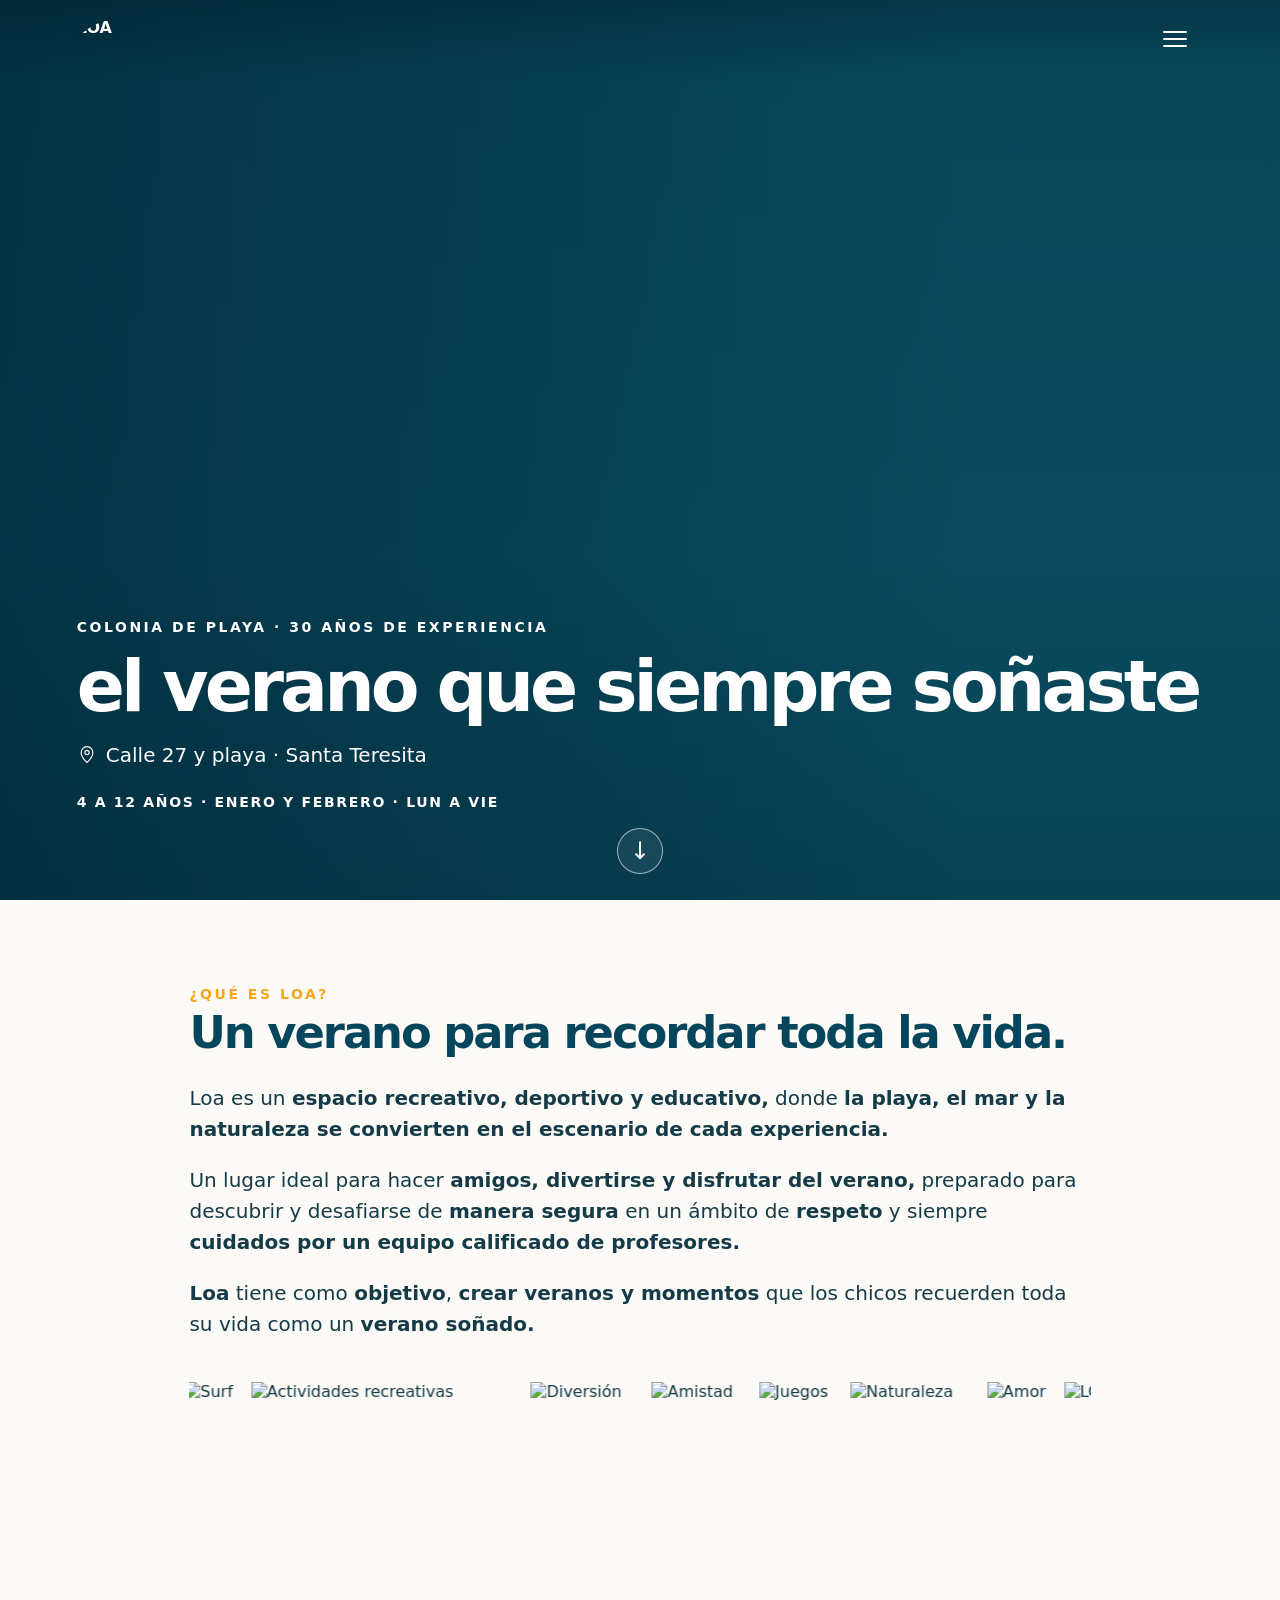
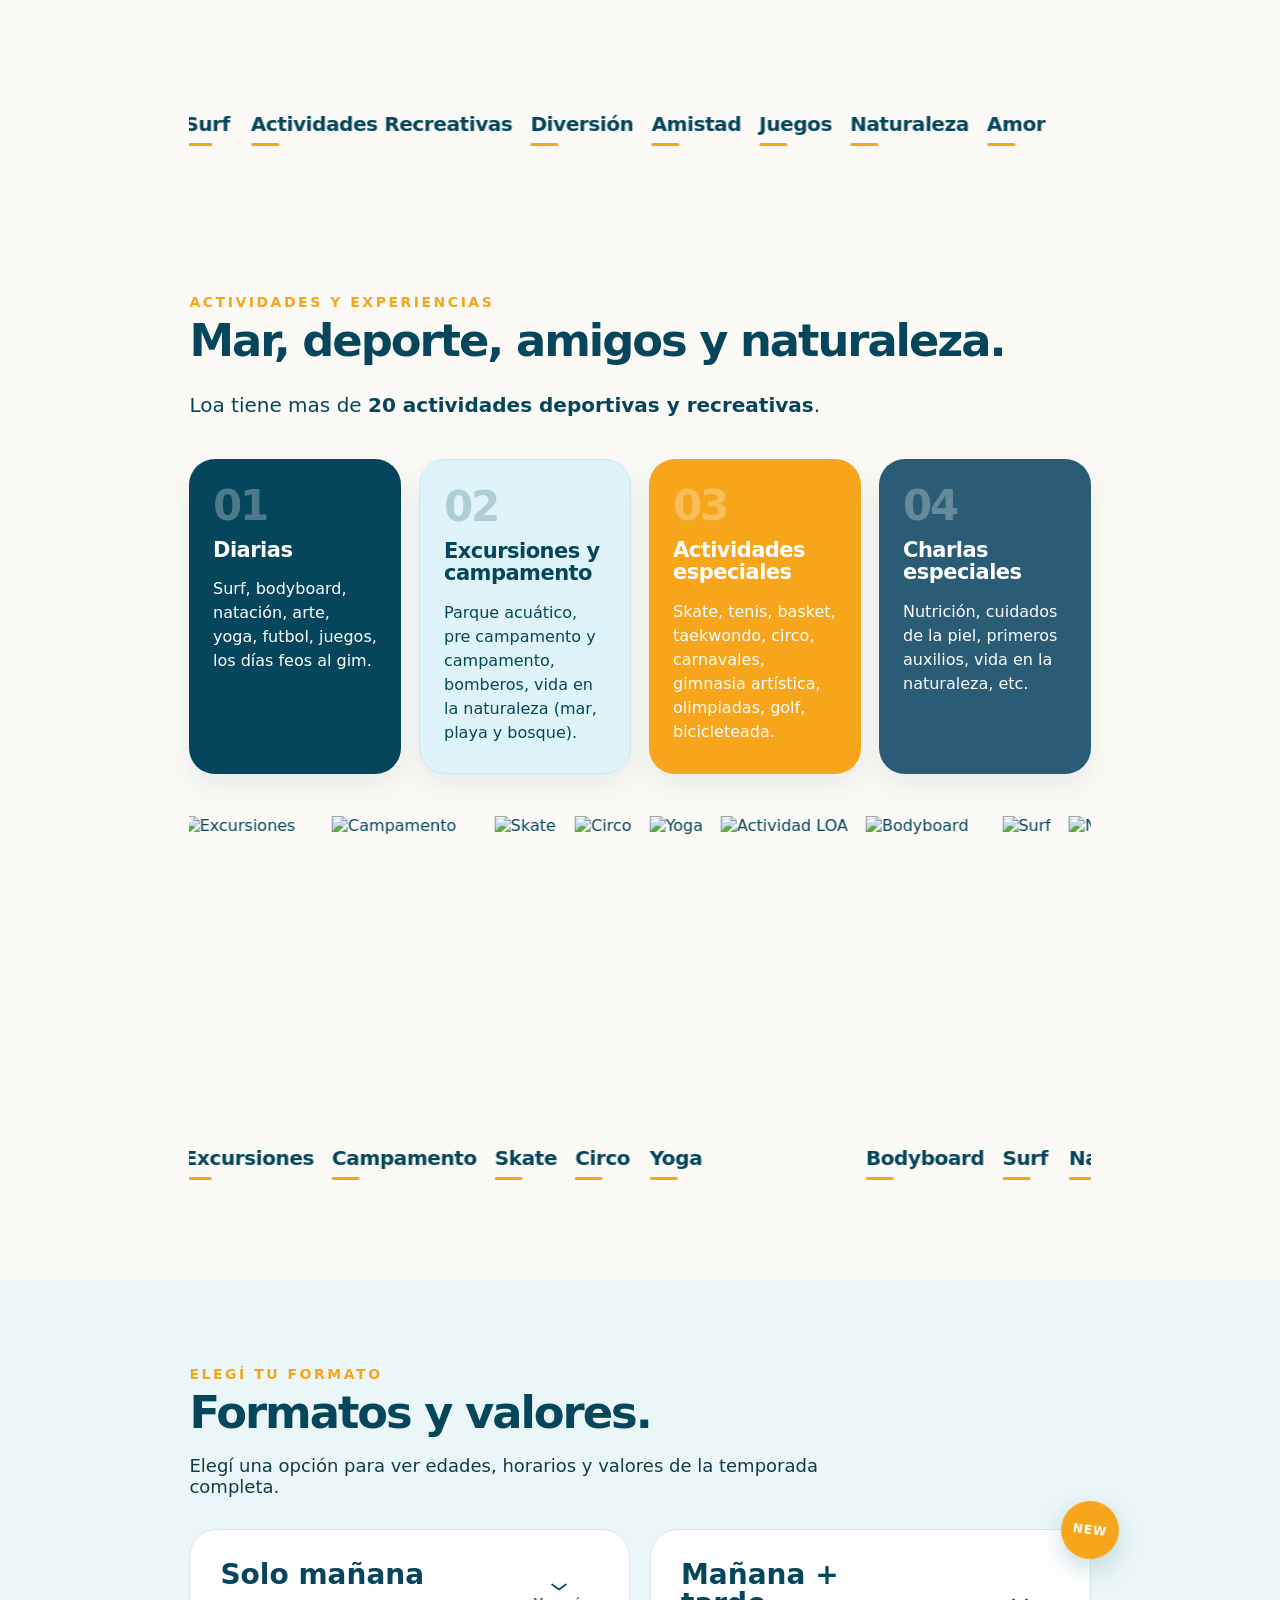
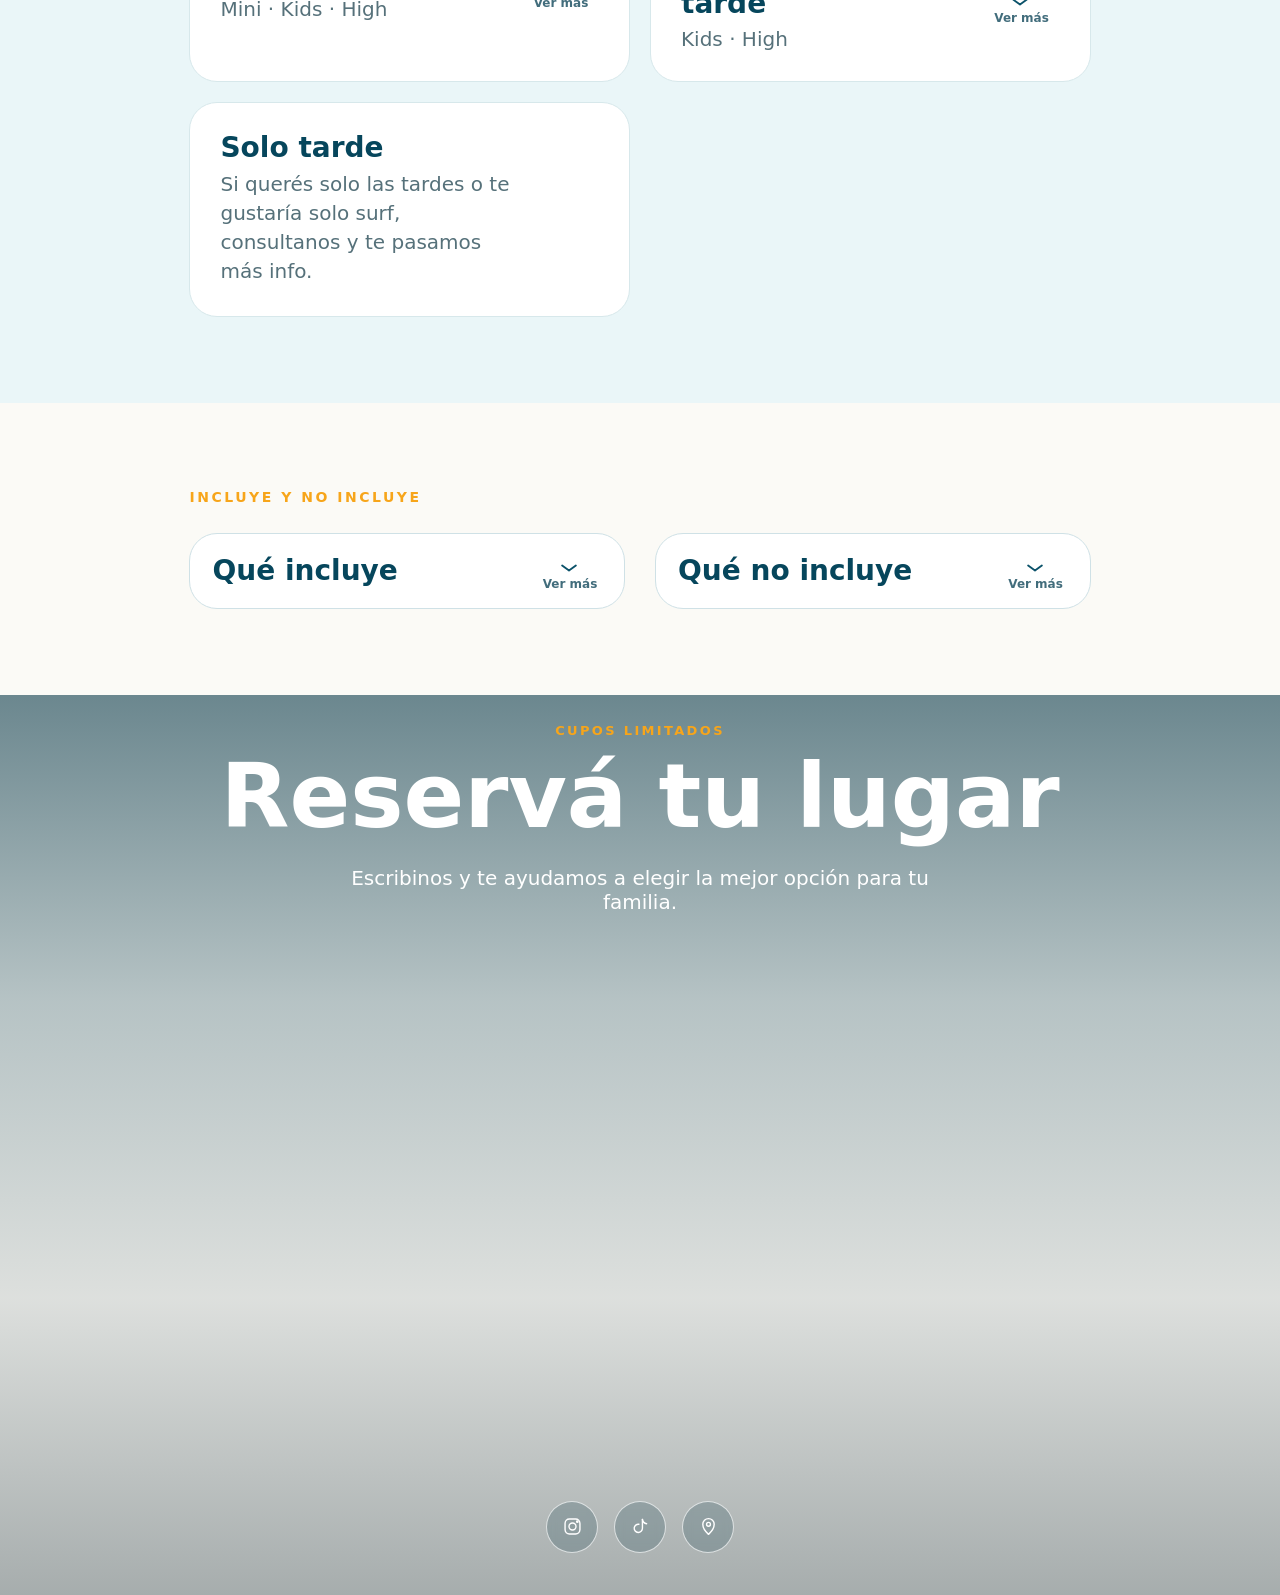
==== commit 6de02747: "primer version calses de surf" ====
--- a/web/verano2027/index.html
+++ b/web/verano2027/index.html
@@ -1,819 +1,2486 @@
-<!doctype html>
-<html lang="es-AR">
-<head>
-  <meta charset="utf-8"><meta name="viewport" content="width=device-width,initial-scale=1">
-  <title>Clases de surf · LOA</title>
-  <meta name="description" content="Conocé cómo son las clases y cursos de surf de LOA en Santa Teresita. Horarios, modalidades y paquetes de clases.">
-  <link rel="icon" type="image/png" href="images/favicon.png">
+<!doctype html><html lang='es-AR'><head><meta charset='utf-8'><meta name='viewport' content='width=device-width,initial-scale=1'><title>LOA · Colonia de playa en Santa Teresita · Verano 2027</title>
+  <link rel="icon" type="image/png" sizes="512x512" href="images/favicon.png">
   <link rel="apple-touch-icon" href="images/favicon.png">
-  <style>
-    /* LOA · Clases de surf — CSS consolidado y sin estilos obsoletos. */
-    :root{--deep:#06465c;--blue:#075f78;--orange:#f7a51a;--ink:#153b48;--muted:#67818b;--cream:#fbfaf6;--sky:#eaf6f8;--line:#dce8e9;--white:#fff;}
-    *{box-sizing:border-box;}
-    html{scroll-behavior:smooth;}
-    body{margin:0;background:var(--cream);color:var(--ink);font-family:Inter,ui-sans-serif,system-ui,-apple-system,"Segoe UI",sans-serif;}
-    button,a{font:inherit;}
-    a{color:inherit;}
-    .wrap{width:80%;max-width:1180px;margin-inline:auto;}
-    .hero{background:#075f78 url("images/portadamen.jpg") center 52%/cover;position:relative;color:white;}
-    .hero:before{content:"";position:absolute;inset:0;background:linear-gradient(90deg,rgba(0,35,48,.77),rgba(0,35,48,.33) 68%,rgba(0,35,48,.12)),linear-gradient(0deg,rgba(0,35,48,.6),transparent 55%);}
-    .hero-content{position:relative;padding-bottom:32px;}
-    .hero h1{font-size:clamp(56px,8vw,112px);letter-spacing:-.068em;line-height:.92;margin:17px 0 25px;}
-    .hero p{font-size:clamp(17px,1.6vw,22px);line-height:1.5;max-width:650px;margin:0 0 30px;color:#f8ffff;font-weight:600;}
-    section{padding:94px 0;}
-    .label{font-size:13px;font-weight:850;letter-spacing:.17em;color:#df900e;}
-    .heading{font-size:clamp(37px,4.6vw,64px);letter-spacing:-.055em;line-height:1.02;margin:12px 0 22px;color:var(--deep);}
-    .section-blurb{font-size:17px;line-height:1.65;color:#52717d;}
-
-    .pricing-heading{display:flex;justify-content:space-between;align-items:end;gap:30px;margin-bottom:29px;width:100%;}
-    .pricing-heading .heading{margin-bottom:8px;}
-    .pricing-heading p{margin:0;font-size:16px;line-height:1.5;color:#5a7982;max-width:100%;width:100%;}
-    .finish{position:relative;color:white;overflow:hidden;}
-    .finish:after{content:"";position:absolute;right:-80px;bottom:-270px;width:560px;height:560px;border:75px solid #ffffff0b;border-radius:50%;}
-    .finish .wrap{position:relative;z-index:1;}
-    .finish .heading{color:white;max-width:750px;}
-    .finish p{font-size:18px;max-width:670px;line-height:1.65;color:#dbeff2;}
-    a:focus-visible,button:focus-visible{outline:3px solid var(--orange);outline-offset:3px;}
-    @media(max-width:1050px){.wrap{width:auto;margin:0 6vw;}}
-    @media(max-width:760px){.wrap{margin:0 20px;}.hero-content{padding-bottom:24px;}.hero h1{font-size:clamp(54px,13vw,78px);}section{padding:66px 0;}.pricing-heading{display:block;}}
-    @media(max-width:380px){.wrap{margin:0 16px;}}
-    @media(prefers-reduced-motion:reduce){*{scroll-behavior:auto!important;transition:none!important;}}
-    .pricing{background:#eaf6f8;}
-
-    .pricing-heading > div{width:100%;}
-
-    .surf-price-list{background:#fff;border:1px solid #d5e6e9;border-radius:20px;overflow:hidden;}
-    .surf-price-head,.surf-price-row{display:grid;grid-template-columns:1.15fr 1fr 1fr;align-items:center;column-gap:16px;padding:18px 29px;}
-    .surf-price-head{background:#f2f8f9;color:#708b93;font-size:11px;font-weight:850;letter-spacing:.12em; padding-top:13px; padding-bottom:13px; }
-    .surf-price-head span:first-child{text-align:left;}
-    .surf-price-head span:nth-child(2){text-align:center;}
-    .surf-price-head span:nth-child(3){text-align:right;}
-    .surf-price-row{border-top:1px solid #e5edef; min-height:64px; padding-top:12px; padding-bottom:12px; }
-    .surf-count{text-align:left;}
-    .surf-count strong{font-size:20px;color:var(--deep);font-weight:750;white-space:nowrap;}
-    .surf-count-word{font-size:.78em;font-weight:650;letter-spacing:-.02em;color:var(--deep);}
-    .surf-total{font-size:20px;color:var(--deep);font-weight:750;text-align:center;letter-spacing:-.035em;}
-    .surf-unit{text-align:right;font-size:17px;font-weight:400;color:var(--blue);}
-    .surf-unit span{display:block;font-size:12px;font-weight:400;color:#78919a;margin-top:3px;}
-    .surf-availability{font-size:16px;line-height:1.55;color:var(--deep);margin:23px 0 9px;}
-    .surf-prices-coming-soon{padding:28px 30px;background:#fff;border:1px solid #d5e6e9;border-radius:20px;color:var(--deep);font-size:clamp(20px,2.5vw,28px);font-weight:750;line-height:1.3;}
-    @media(max-width:760px){.surf-price-list{border-radius:16px;}.surf-price-head,.surf-price-row{grid-template-columns:1.1fr 1.15fr 1fr;gap:8px;padding:15px 13px;}.surf-price-head{font-size:9px;letter-spacing:.015em;}.surf-count strong{font-size:16px;}.surf-total{font-size:16px;white-space:nowrap;}.surf-unit{font-size:14px;white-space:nowrap;font-weight:400;}.surf-unit span{font-size:10px;}.surf-availability{font-size:15px;}}
-    @media(max-width:390px){.surf-price-head,.surf-price-row{padding-left:10px;padding-right:10px;gap:5px;}.surf-total{font-size:15px;}.surf-unit{font-size:13px;}.surf-count strong{font-size:15px;}}
-    #horarios .surf-hours-flow{display:block;margin-top:38px;}
-    #horarios .surf-hours-group{background:#f1eee6;border:0;box-shadow:none;border-radius:14px;padding:25px 30px;}
-    #horarios .surf-hours-line{display:flex;align-items:center;justify-content:space-between;gap:18px;padding:14px 0;border-bottom:1px solid #dad9d1;}
-    #horarios .surf-hours-line:last-child{border-bottom:0;}
-    #horarios .surf-hours-line span{color:var(--deep);font-size:18px;line-height:1.45;font-weight:600;}
-    #horarios .surf-hours-line strong{color:var(--deep);font-size:21px;font-weight:750;letter-spacing:-.03em;text-align:right;}
-    #horarios .surf-hours-guidance{margin-top:28px;}
-    #horarios .surf-hours-guidance h3{margin:0 0 13px;color:var(--deep);font-size:22px;letter-spacing:-.025em;}
-    #horarios .surf-hours-guidance p{margin:9px 0;color:var(--ink);font-size:17px;line-height:1.55;}
-    #horarios .surf-hours-guidance strong{color:var(--deep);}
-    @media(max-width:700px){#horarios .surf-hours-flow{margin-top:26px;}#horarios .surf-hours-group{padding:16px 20px;border-radius:16px;}#horarios .surf-hours-line{align-items:flex-start;flex-direction:column;gap:4px;padding:14px 0;}#horarios .surf-hours-line span{font-size:16px;}#horarios .surf-hours-line strong{font-size:19px;text-align:left;}#horarios .surf-hours-guidance h3{font-size:20px;}#horarios .surf-hours-guidance p{font-size:15px;}}
-    .surf-lesson-section{padding-top:88px;padding-bottom:92px;}
-    .surf-lesson-intro{max-width:940px;}
-    .surf-lesson-intro .heading{margin-bottom:18px;}
-    .surf-lesson-intro .section-blurb{max-width:100%;margin:0;font-size:20px;line-height:1.55;color:#153b48;}
-    .surf-lesson-flow{display:grid;grid-template-columns:repeat(4,minmax(0,1fr));gap:25px;margin-top:53px;}
-    .surf-lesson-item{position:relative;min-width:0;padding:0 8px 0 0;}
-    .surf-lesson-number{display:flex;align-items:center;gap:15px;font-size:25px;line-height:1;color:#db8a0a;font-weight:750;letter-spacing:-.045em;padding-bottom:22px;}
-    .surf-lesson-number span{display:block;height:1px;flex:1;background:#bfd9de;}
-    .surf-lesson-item h3{font-size:clamp(20px,2vw,25px);line-height:1.16;letter-spacing:-.04em;color:var(--deep);margin:0 0 11px;font-weight:750;}
-    .surf-lesson-item p{margin:0;color:#5c7881;font-size:16px;line-height:1.55;}
-    @media(max-width:900px){.surf-lesson-flow{grid-template-columns:repeat(2,minmax(0,1fr));row-gap:32px;}.surf-lesson-item p{max-width:340px;}}
-    @media(max-width:600px){.surf-lesson-section{padding-top:60px;padding-bottom:66px;}.surf-lesson-intro .section-blurb{font-size:18px;line-height:1.6;}.surf-lesson-flow{gap:0;}.surf-lesson-item{grid-template-columns:51px 1fr;column-gap:15px;}.surf-lesson-number{grid-row:1 / span 2;}}
-    .surf-gallery{padding:0 0 80px;background:var(--cream);}
-    .surf-gallery .wrap{position:relative;}
-    .surf-gallery-window{overflow:hidden;touch-action:pan-y;cursor:grab;user-select:none;}
-    .surf-gallery-window.is-dragging{cursor:grabbing;}
-    .surf-gallery-window::-webkit-scrollbar{display:none;}
-    .surf-gallery-track{display:flex;gap:15px;width:max-content;padding-bottom:1px;will-change:transform;}
-    .surf-gallery-track img{height:390px;width:auto;max-width:82vw;object-fit:cover;display:block;scroll-snap-align:start;flex-shrink:0;user-select:none;}
-    @media(max-width:760px){
-      .surf-gallery{padding-bottom:55px;}
-      .surf-gallery .wrap{margin-left:6px;margin-right:6px;}
-      .surf-gallery-track{gap:10px;}
-      /* Una imagen completa a lo ancho del carrusel, sin mostrar la siguiente. */
-      .surf-gallery-track img{
-        width:calc(100vw - 12px);
-        min-width:calc(100vw - 12px);
-        max-width:none;
-        height:340px;
-        object-fit:cover;
-      }
-    }
-    .hero{background-position:center 52%;}
-    .finish{background:url("images/7.jpg") center 54%/cover no-repeat;}
-    .finish:after{display:none;}
-
-    .hero{
-      height:100svh;
-      min-height:720px;
-      max-height:none;
-      padding:100px 0 48px;
-      display:flex;
-      align-items:flex-end;
-    }
-    .hero .hero-content{
-      margin-top:auto;
-      margin-bottom:0;
-      padding-bottom:0;
-      z-index:1; }
-    @media(max-width:760px){.hero{height:100svh;min-height:640px;padding:88px 0 32px;}.hero .hero-content{padding-bottom:0;}}
-    .finish{display:flex;flex-direction:column;justify-content:stretch;}
-    .finish .surf-finish-content{display:flex;flex-direction:column;}
-    .finish .surf-finish-copy{flex:0 0 auto;}
-    .finish .surf-finish-socials{display:flex;justify-content:center;align-items:center;margin-top:auto;padding-top:24px;gap:18px;}
-    .finish .surf-finish-socials a{display:flex;align-items:center;justify-content:center;border:1.4px solid rgba(255,255,255,.78);border-radius:50%;background:rgba(5,38,49,.18);color:white;text-decoration:none;transition:background .2s,transform .2s;width:58px;height:58px;}
-    .finish .surf-finish-socials a:hover{background:rgba(5,38,49,.45);transform:translateY(-2px);}
-    .finish .surf-finish-socials svg{display:block;width:22px;height:22px;}
-
-    @media (max-width:760px){.hero{background-image:url("images/portada mobile.jpg");background-position:50% center;background-size:cover;}.hero:before{background:linear-gradient(180deg,rgba(0,35,48,.05) 0%,rgba(0,35,48,.07) 36%,rgba(0,35,48,.52) 66%,rgba(0,35,48,.82) 100%);}}
-    .pricing .pricing-heading p,
-    .pricing .pricing-heading p.surf-availability {
-      font-size:20px;
-      line-height:1.55;
-      color:#153b48;
-      font-weight:400;
-    }
-    .pricing .pricing-heading p.surf-availability{margin-top:12px;}
-    .finish{padding-top:42px;}
-
-
-
-    @media(max-width:760px){.pricing .pricing-heading p,
-    .pricing .pricing-heading p.surf-availability{font-size:18px;line-height:1.6;}.finish{padding-top:34px;}.finish .surf-finish-socials{gap:14px;}.finish .surf-finish-socials a{width:50px;height:50px;}.finish .surf-finish-socials svg{width:20px;height:20px;}}
-    @media(max-width:760px){.finish{background-position:center 47%;background-size:cover;}}
-    .hero-content > p {margin-bottom:18px;}
-
-    @media (min-width:761px) {.finish {
-      background-image: linear-gradient(180deg,
-      rgba(3,44,58,.24) 0%,
-      rgba(3,44,58,.07) 45%,
-      rgba(3,44,58,.03) 70%,
-      rgba(3,44,58,.16) 100%
-      ), url("images/portadasanti.jpg");
-    }}
-    @media (min-width:761px) {.hero h1 { font-size:clamp(54px,5vw,76px); }.hero p { max-width:none; }@media (min-width:1250px) {.hero p { white-space:nowrap; }}}
-    #horarios .surf-hours-notice-card{display:block;
-      margin-top:30px; padding:21px 25px;
-      background:#fff8ed; border-left:3px solid var(--orange);
-      border-radius:0 12px 12px 0;
-    }
-    #horarios .surf-hours-notice-copy h3{margin:0 0 9px;color:var(--deep);line-height:1.25;font-weight:750; font-size:19px; margin-bottom:7px; }
-    #horarios .surf-hours-notice-copy p{color:var(--ink);
-      margin:0; max-width:830px; font-size:16px; line-height:1.55;
-    }
-    @media(max-width:760px){#horarios .surf-hours-notice-card{margin-top:25px;}.finish{background-image:linear-gradient(180deg,rgba(3,44,58,.24) 0%,rgba(3,44,58,.10) 48%,rgba(3,44,58,.38) 100%),url("images/bottom mobile.jpg");}}
-    .hero::before {
-
-      background:linear-gradient(to bottom,
-      rgba(0,35,48,0) 0%,
-      rgba(0,35,48,0) 55%,
-      rgba(0,35,48,.12) 73%,
-      rgba(0,35,48,.35) 100%);
-      pointer-events:none;
-    }
-    @media (max-width:760px) {.hero::before {
-      display:block;
-      background:linear-gradient(to bottom,
-      rgba(0,35,48,0) 0%,
-      rgba(0,35,48,0) 50%,
-      rgba(0,35,48,.18) 70%,
-      rgba(0,35,48,.43) 100%);
-    }}
-    .loa-wa-float{
-      position:fixed;right:28px;bottom:28px;z-index:90;
-      display:inline-flex;align-items:center;justify-content:center;gap:0;
-      width:62px;height:62px;padding:0;border-radius:999px;
-      background:#25d366;color:#fff;text-decoration:none;
-      font-size:15px;font-weight:750;line-height:1.2;white-space:nowrap;
-      box-shadow:0 12px 30px rgba(0,35,48,.25);
-
-      overflow:hidden;
-
-      opacity:0;
-      visibility:hidden;
-      pointer-events:none;
-      transform:translateY(16px) scale(.96);
-      transition:opacity .3s ease, transform .3s ease, visibility .3s ease, background .2s ease;
-    }
-    .loa-wa-float svg{width:32px;height:32px;flex:none;display:block;fill:currentColor;}
-    .loa-wa-float:hover{background:#1ebe5d;}
-    @media(max-width:760px){.loa-wa-float{right:18px;bottom:22px;width:58px;height:58px;font-size:13px;}.loa-wa-float svg{width:29px;height:29px;}}
-
-    .loa-site-nav {
-      position:fixed; z-index:100; top:0; left:0; right:0;
-      height:78px; display:flex; align-items:center;
-      padding:0 max(6vw,calc((100vw - 1180px)/2));
-      background:linear-gradient(180deg,rgba(0,35,48,.48),transparent);
-      border-bottom:0; transition:background .35s ease,box-shadow .35s ease;
-    }
-    .loa-site-nav.loa-nav-scrolled {
-      background:rgba(255,255,255,.94);
-      -webkit-backdrop-filter:blur(16px);backdrop-filter:blur(16px);
-      box-shadow:0 8px 30px #073f4e12;
-    }
-    .loa-site-logo {
-      position:relative; z-index:2;
-      display:block;width:58px;height:58px;flex:0 0 58px;
-      text-decoration:none;overflow:visible;
-    }
-    .loa-site-logo img {
-      position:absolute;top:8px;left:-16px;
-      width:124px;height:124px;max-width:none;margin:0;
-      object-fit:contain;border-radius:50%;
-      transition:width .3s ease,height .3s ease,top .3s ease,left .3s ease;
-    }
-    .loa-nav-scrolled .loa-site-logo img {top:0;left:0;width:58px;height:58px;}
-    .loa-site-links {display:flex;align-items:center;gap:24px;margin-left:auto;}
-    .loa-site-links a {
-      color:white;text-decoration:none;font-size:17px;font-weight:400;
-      text-shadow:0 1px 12px #00394d88;transition:color .25s ease;
-      white-space:nowrap;
-    }
-    .loa-site-links a:hover{text-decoration:underline;}
-    .loa-nav-scrolled .loa-site-links a {color:#06465c;text-shadow:none;}
-    .loa-site-links a.loa-menu-cta {
-      background:#f7a51a;color:white!important;padding:12px 18px;
-      border-radius:999px;font-weight:600;
-    }
-    .loa-menu-toggle {
-      display:none;position:relative;z-index:102;
-      border:0;background:transparent;padding:8px;
-      cursor:pointer;margin-left:auto;margin-right:8px;
-    }
-    .loa-menu-toggle span {
-      display:block;width:24px;height:2px;background:white;
-      margin:5px 0;border-radius:2px;transition:background .25s ease;
-    }
-    .loa-nav-scrolled .loa-menu-toggle span {background:#06465c;}
-    @media (max-width:1449px){.loa-menu-toggle{display:block;}.loa-site-links {
-                                                                position:fixed;top:78px;
-                                                                left:max(18px,6vw);right:max(18px,6vw);
-                                                                height:auto;display:flex;flex-direction:column;align-items:stretch;
-                                                                gap:0;padding:10px;margin:0;
-                                                                background:rgba(255,255,255,.98);
-                                                                border:1px solid #dcecef;border-radius:18px;
-                                                                box-shadow:0 18px 50px #073f4e24;
-                                                                opacity:0;pointer-events:none;transform:translateY(-12px);
-                                                                transition:transform .22s ease,opacity .22s ease;
-                                                                z-index:101;
-                                                              }.loa-site-links.open{opacity:1;pointer-events:auto;transform:none;}.loa-site-links a,.loa-nav-scrolled .loa-site-links a {
-                                                                                                                                    display:block;color:#06465c;text-shadow:none;
-                                                                                                                                    padding:13px 14px;border-radius:12px;font-size:17px;
-                                                                                                                                  }.loa-site-links a.loa-menu-cta {
-                                                                                                                                     margin-top:6px;text-align:center;color:white!important;padding:13px 14px;
-                                                                                                                                   }}
-    @media (max-width:800px){.loa-site-nav{height:68px;padding:0 18px;}.loa-site-logo{width:50px;height:50px;flex-basis:50px;}.loa-site-logo img {top:10px;left:0;width:106px;height:106px;}.loa-nav-scrolled .loa-site-logo img {top:0;left:0;width:50px;height:50px;}.loa-site-links{top:68px;left:12px;right:12px;}.loa-site-links a,.loa-nav-scrolled .loa-site-links a{font-size:18px;}}
-
-    .loa-wa-float.loa-wa-visible {
-      opacity:1;
-      visibility:visible;
-      pointer-events:auto;
-      transform:translateY(0) scale(1);
-    }
-    @media (prefers-reduced-motion:reduce) {.loa-wa-float{transition:none;}}
-
-    /* Mobile: cuatro etapas de la clase en dos columnas (2 × 2). */
-    @media (max-width:600px) {
-      .surf-lesson-flow {
-        grid-template-columns:repeat(2,minmax(0,1fr));
-        column-gap:18px;
-        row-gap:26px;
-        margin-top:32px;
-      }
-      .surf-lesson-item {
-        display:block;
-        min-width:0;
+  <link rel="preload" as="image" href="images/home.jpg" fetchpriority="high">
+
+  <meta name="description" content="LOA · Colonia de playa en Santa Teresita para chicos de 4 a 12 años. Surf, deporte, naturaleza y amigos. Enero y febrero · Verano 2027.">
+  <link rel="canonical" href="https://loasurf.com.ar/verano2027/">
+
+  <meta property="og:type" content="website">
+  <meta property="og:title" content="LOA · Colonia de playa en Santa Teresita · Verano 2027">
+  <meta property="og:description" content="Colonia de playa en Santa Teresita para chicos de 4 a 12 años. Surf, deporte, naturaleza y amigos.">
+  <meta property="og:url" content="https://loasurf.com.ar/verano2027/">
+  <meta property="og:image" content="https://loasurf.com.ar/verano2027/images/og-verano-2027.png">
+
+  <meta property="og:image:alt" content="LOA · Colonia de playa en Santa Teresita · Verano 2027">
+
+  <meta name="twitter:card" content="summary_large_image">
+  <meta name="twitter:title" content="LOA · Colonia de playa en Santa Teresita · Verano 2027">
+  <meta name="twitter:description" content="Colonia de playa en Santa Teresita para chicos de 4 a 12 años. Surf, deporte, naturaleza y amigos.">
+  <meta name="twitter:image" content="https://loasurf.com.ar/verano2027/images/og-verano-2027.png">
+  <meta name="twitter:image:alt" content="LOA · Colonia de playa en Santa Teresita · Verano 2027">
+
+  <meta property="og:image:width" content="1200">
+  <meta property="og:image:height" content="630">
+  <style id="loa-styles-clean">
+    /* =========================================================
+       LOA · CSS CONSOLIDADO
+       Limpieza conservadora: mismo diseño y comportamiento.
+       ========================================================= */
+    :root{--blue:#075f78;--deep:#06465c;--sky:#dff4f8;--orange:#f7a51a;--ink:#153b48;--cream:#fbfaf6;--content-max:1420px;--desktop-gutter:6vw;--section-top-space:86px;--section-bottom-space:86px;--section-top-space-mobile:58px;--section-bottom-space-mobile:58px;}*{box-sizing:border-box;}html{scroll-behavior:smooth;scroll-padding-top:76px;}body{margin:0;font-family:Inter,ui-sans-serif,system-ui,-apple-system,Segoe UI,sans-serif;color:var(--ink);background:var(--cream);}nav{position:fixed;z-index:20;top:0;left:0;right:0;justify-content:space-between;padding:0 5vw;background:linear-gradient(180deg,rgba(0,35,48,.48),transparent);border-bottom:0;transition:.35s ease;}.nav-scrolled{background:rgba(255,255,255,.94);backdrop-filter:blur(16px);border-bottom-color:transparent;box-shadow:0 8px 30px #073f4e12;}.logo{display:flex;align-items:center;gap:12px;font-weight:850;color:white;text-shadow:0 1px 12px #00394d66;}.nav-scrolled .logo{color:var(--deep);text-shadow:none;}.menu{display:flex;gap:24px;font-size:13px;font-weight:750;}.menu a{text-decoration:none;color:white;text-shadow:0 1px 12px #00394d88;transition:.25s;}.nav-scrolled .menu a{color:var(--deep);text-shadow:none;}.cta{background:var(--orange);color:white!important;padding:12px 18px;border-radius:999px;}.hero{height:100vh;min-height:680px;position:relative;background:url("images/home.jpg") center 42%/cover no-repeat;display:flex;align-items:flex-end;padding:80px 6vw 10vh;color:white;}.hero:after{content:"";position:absolute;inset:0;background:linear-gradient(90deg,rgba(0,39,54,.68) 0%,rgba(0,39,54,.32) 46%,rgba(0,39,54,.06) 75%),linear-gradient(180deg,rgba(0,25,35,.15),rgba(0,25,35,.08) 62%,rgba(0,25,35,.28));}.hero .content{position:relative;z-index:1;margin:0 auto;}.eyebrow{text-transform:uppercase;letter-spacing:.18em;font-size:15px;font-weight:800;}.hero h1{font-size:clamp(38px,5.55vw,84px);line-height:.96;margin:18px 0 22px;letter-spacing:-.055em;white-space:nowrap;max-width:none;}.hero h1 span{display:inline;font-size:1em;letter-spacing:inherit;font-weight:800;}.hero p{font-size:17px;max-width:610px;margin:0;}.hero-meta{display:flex;gap:14px;align-items:center;margin-top:24px;font-size:15px;font-weight:850;letter-spacing:.12em;text-transform:uppercase;}.hero-meta span+span:before{content:"·";margin-right:14px;color:var(--orange);}.scroll-arrow{position:absolute;z-index:2;left:50%;bottom:26px;transform:translateX(-50%);width:46px;height:46px;border:1px solid #ffffff99;border-radius:50%;display:grid;place-items:center;color:white;text-decoration:none;font-size:24px;background:#ffffff12;backdrop-filter:blur(8px);animation:bob 1.8s ease-in-out infinite;}@keyframes bob{50%{transform:translate(-50%,7px);}}.section{padding:92px 6vw;}.wrap{max-width:1180px;margin:auto;}.kicker{font-weight:850;letter-spacing:.18em;color:var(--orange);text-transform:uppercase;}.section h2{font-size:clamp(38px,5vw,68px);letter-spacing:-.045em;line-height:.95;margin:10px 0 28px;color:var(--deep);}.intro{display:grid;grid-template-columns:1.05fr .95fr;gap:60px;align-items:center;}.intro p{font-size:20px;line-height:1.55;}.values-slider{margin-top:42px;overflow-x:auto;overflow-y:hidden;width:100%;margin-left:0;padding:0 0 14px;scroll-snap-type:x proximity;scroll-behavior:smooth;cursor:grab;scrollbar-width:none;}.values-slider::-webkit-scrollbar{display:none;}.values-slider:active{cursor:grabbing;}.values-track{display:flex;gap:18px;width:max-content;}.value-card{position:relative;width:auto;height:auto;flex:0 0 auto;scroll-snap-align:start;}.value-card img{height:320px;width:auto;max-width:none;display:block;}.value-card strong{display:block;margin-top:10px;color:var(--deep);font-size:20px;letter-spacing:-.02em;text-transform:capitalize;}.value-card strong:after{content:"";display:block;width:28px;height:3px;background:var(--orange);margin-top:7px;border-radius:4px;}.formats{display:grid;grid-template-columns:1fr 1fr;gap:20px;}.format{border-radius:28px;background:white;border:1px solid #d7e8eb;overflow:hidden;transition:.25s;}.format:hover{box-shadow:0 16px 45px #0a536218;}.format-head{padding:30px;cursor:pointer;position:relative;}.format-head:after{content:"+";position:absolute;right:28px;top:54px;width:38px;height:38px;border-radius:50%;display:grid;place-items:center;background:#edf7f8;color:var(--deep);font-size:25px;font-weight:500;transition:.25s;}.format.open .format-head:after{content:"–";background:var(--orange);color:white;}.format h3{font-size:32px;margin:0 55px 8px 0;color:var(--deep);}.format-summary{color:#56717a;margin:0;}.format .details{display:grid;grid-template-rows:0fr;transition:grid-template-rows .35s ease;}.format .details-inner{overflow:hidden;padding:0 30px;}.format.open .details{grid-template-rows:1fr;}.format.open .details-inner{padding-bottom:30px;}.price{font-size:28px;font-weight:850;color:var(--blue);}.pricebox{padding:20px 0;border-top:1px solid #e4edef;}.subtoggle{width:100%;border:0;background:#f5fafb;color:var(--deep);font:inherit;font-weight:800;text-align:left;padding:16px 18px;border-radius:14px;cursor:pointer;display:flex;justify-content:space-between;align-items:center;margin-top:8px;}.subtoggle span{font-size:20px;}.subdetails{display:none;padding:18px 4px 2px;line-height:1.55;}.subdetails.open{display:block;}.format-new{position:absolute;right:28px;top:22px;display:inline-block;background:var(--orange);color:white;border-radius:999px;padding:5px 10px;font-size:11px;font-weight:850;letter-spacing:.1em;text-transform:uppercase;margin:0;}.preventa{margin-top:22px;display:inline-flex;gap:8px;align-items:center;background:var(--deep);color:white;border-radius:999px;padding:10px 16px;font-weight:800;font-size:13px;}.preventa b{color:var(--orange);}.include{display:grid;grid-template-columns:1fr 1fr;gap:30px;}.check{background:#eef8fa;border-radius:24px;padding:30px;}.check div{padding:11px 0;border-bottom:1px solid #d6eaee;color:var(--deep);}.check .secondary{display:block;color:#6f9eaa;font-weight:300;line-height:1.4;margin-top:4px;font-size:.92em;}.check strong{color:var(--deep);}.check div:last-child{border:0;}.contact{background:var(--deep);color:white;text-align:center;padding:110px 6vw;}.contact h2{color:white;font-size:clamp(48px,7vw,90px);margin:0 0 18px;}.contact a{display:inline-block;margin-top:22px;background:var(--orange);color:white;text-decoration:none;font-weight:800;padding:17px 25px;border-radius:999px;}@media(max-width:800px){.menu a:not(.cta){display:none;}.cta{padding:10px 13px;font-size:11px;}.hero h1{white-space:normal;}.hero-meta{flex-wrap:wrap;}.hero-meta span+span:before{margin-right:7px;}.scroll-arrow{width:40px;height:40px;}.intro, .formats, .include{grid-template-columns:1fr;gap:26px;}.values-slider{margin-left:0;padding-left:0;padding-right:0;}.format-head, .check{padding:22px;}.format-new{right:20px;top:18px;}}@media(max-width:430px){.hero h1{font-size:clamp(31px,9.4vw,42px);}.hero p{font-size:13px;}.section h2{font-size:clamp(31px,9vw,42px);}.value-card img{height:195px;}.format h3{font-size:24px;}}/* Mobile polish */body{overflow-x:hidden;}.menu-toggle{display:none;border:0;background:transparent;padding:8px;cursor:pointer;}.menu-toggle span{display:block;width:24px;height:2px;background:#fff;margin:5px 0;border-radius:2px;transition:.25s;}.nav-scrolled .menu-toggle span{background:var(--deep);}@media(max-width:800px){
+      html{scroll-padding-top:68px;}
+      nav{padding:0 18px;}
+
+      .menu-toggle{display:block;position:relative;z-index:32;margin-left:auto;margin-right:8px;}
+      .menu{position:fixed;top:68px;left:12px;right:12px;display:flex;flex-direction:column;gap:0;padding:10px;background:rgba(255,255,255,.98);border:1px solid #dcecef;border-radius:18px;box-shadow:0 18px 50px #073f4e24;transform:translateY(-12px);opacity:0;pointer-events:none;transition:.22s ease;z-index:31;}
+      .menu.open{transform:none;opacity:1;pointer-events:auto;}
+      .menu a, .nav-scrolled .menu a{display:block!important;color:var(--deep);text-shadow:none;padding:13px 14px;border-radius:12px;font-size:14px;}
+      .menu a.cta{margin-top:6px;text-align:center;color:#fff!important;padding:13px 14px;}
+
+      .hero:after{background:linear-gradient(180deg,rgba(0,32,44,.10) 0%,rgba(0,32,44,.12) 38%,rgba(0,32,44,.78) 100%);}
+      .hero .content{margin:0;}
+      .eyebrow{
+        font-size:10px;
+        letter-spacing:.05em;
+        line-height:1;
+        white-space:nowrap;
+      }
+      .hero h1{font-size:clamp(36px,11.2vw,52px);line-height:.94;letter-spacing:-.055em;max-width:100%;margin:12px 0 14px;text-wrap:balance;}
+      .hero p{max-width:100%;}
+      .hero-meta{font-size:10px;letter-spacing:.08em;gap:6px;margin-top:16px;}
+      .scroll-arrow{bottom:18px;}
+      .section{padding:58px 20px;}
+      .wrap{width:100%;max-width:none;}
+      .kicker{font-size:15px;letter-spacing:.16em;}
+      .section h2{font-size:clamp(34px,10.5vw,46px);line-height:.98;margin:8px 0 22px;letter-spacing:-.045em;}
+      .intro{display:flex;flex-direction:column;gap:28px;}
+      .intro>div:first-child{width:100%;}
+      .intro p{font-size:16px;line-height:1.55;margin:0 0 14px;}
+
+      .values-slider{margin-top:28px;width:100%;overflow-x:auto;scroll-padding-left:0;-webkit-overflow-scrolling:touch;}
+      .values-track{gap:12px;padding-right:20px;}
+      .value-card{width:78vw;max-width:310px;}
+      .value-card img{width:100%;height:auto;aspect-ratio:4/3;object-fit:cover;border-radius:0;}
+      .value-card strong{font-size:16px;margin-top:8px;}
+
+      #formatos> .wrap>p{font-size:16px!important;margin-bottom:24px!important;}
+      .formats{display:flex;flex-direction:column;gap:14px;}
+      .format{border-radius:20px;}
+      .format-head{padding:22px 20px;}
+      .format h3{font-size:26px;margin:0 48px 6px 0;line-height:1.05;}
+      .format-summary{font-size:14px;line-height:1.45;padding-right:28px;}
+      .format-head:after{right:18px;top:50%;transform:translateY(-50%);width:34px;height:34px;}
+      .format-new{position:static;width:max-content;margin:0 0 10px 0;font-size:9px;padding:5px 8px;}
+      .format .details-inner{padding-left:20px;padding-right:20px;}
+      .pricebox{font-size:14px;line-height:1.5;padding:16px 0;}.price{font-size:22px;display:inline-block;margin-top:4px;}
+      .subtoggle{font-size:14px;padding:14px;}.subdetails{font-size:14px;}
+      .preventa{font-size:11px;white-space:normal;line-height:1.35;}
+      .include{display:flex;flex-direction:column;gap:14px;}
+      .check{padding:22px 20px;border-radius:20px;}.check h3{margin-top:0;}.check div{font-size:15px;padding:12px 0;}.check .secondary{font-size:13px;line-height:1.4;}
+
+      .contact{padding:72px 20px;}.contact h2{font-size:clamp(42px,13vw,58px);line-height:.95;}.contact p{font-size:15px;line-height:1.5;}.contact a{width:100%;max-width:360px;padding:16px 18px;}
+    }@media(max-width:390px){
+      .hero{padding-left:16px;padding-right:16px;}.hero h1{font-size:clamp(34px,10.8vw,43px);}
+      .section h2{font-size:clamp(32px,10vw,40px);}
+      .value-card{width:82vw;}
+    }/* Desktop centered gutters */@media(min-width:801px){
+      :root{--desktop-gutter:6vw;--content-max:1180px;}
+      .section{padding-left:var(--desktop-gutter);padding-right:var(--desktop-gutter);}
+      .wrap{width:100%;max-width:var(--content-max);margin-left:auto;margin-right:auto;}
+      .hero{padding-left:var(--desktop-gutter);padding-right:var(--desktop-gutter);}
+      .hero .content{width:100%;max-width:var(--content-max);margin-left:auto;margin-right:auto;}
+      .contact{padding-left:var(--desktop-gutter);padding-right:var(--desktop-gutter);}
+      nav{padding-left:max(var(--desktop-gutter),calc((100vw - var(--content-max))/2));padding-right:max(var(--desktop-gutter),calc((100vw - var(--content-max))/2));}
+    }/* LOA · el contenido ocupa todo el ancho de su contenedor. */#loa .wrap.intro{
+                                                                     display:block;
+                                                                     width:100%;
+                                                                   }#loa .wrap.intro > div{
+                                                                      width:100%;
+                                                                      max-width:100%;
+                                                                    }/* Logo tomado del flyer */.logo img{border-radius:50%;object-fit:contain;}/* Actividades · bloque de texto previo al carrusel. *//* Actividades · ajuste óptico de espacio superior *//* Menú: texto sin negrita */.menu, .menu a{
+                                                                                                                                                                                                                                                                                           font-weight:400 !important;
+                                                                                                                                                                                                                                                                                         }/* Conservamos el botón Reservá con algo más de presencia */.menu a.cta{
+                                                                                                                                                                                                                                                                                                                                                        font-weight:600 !important;
+                                                                                                                                                                                                                                                                                                                                                      }/* =========================================================
+   CSS FASE 1 — BASE + HEADER + HERO + ANCHO GENERAL
+   Consolidación de reglas ya aprobadas visualmente.
+   ========================================================= *//* ---------- Estructura general ---------- */.section{
+                                                                                                                                                                                                                                                                                                                                                                                                                                                                      padding-left:var(--desktop-gutter);
+                                                                                                                                                                                                                                                                                                                                                                                                                                                                      padding-right:var(--desktop-gutter);
+                                                                                                                                                                                                                                                                                                                                                                                                                                                                    }#loa, #formatos, #incluye{
+                                                                                                                                                                                                                                                                                                                                                                                                                                                                       padding-top:var(--section-top-space);
+                                                                                                                                                                                                                                                                                                                                                                                                                                                                       padding-bottom:var(--section-bottom-space);
+                                                                                                                                                                                                                                                                                                                                                                                                                                                                     }/* Actividades y Galería mantienen el ajuste óptico aprobado. */#actividades{
+                                                                                                                                                                                                                                                                                                                                                                                                                                                                                                                                        padding-top:48px;
+                                                                                                                                                                                                                                                                                                                                                                                                                                                                                                                                        padding-bottom:var(--section-bottom-space);
+                                                                                                                                                                                                                                                                                                                                                                                                                                                                                                                                      }#loa .wrap > *:last-child, #actividades .wrap > *:last-child, #formatos .wrap > *:last-child, #incluye .wrap > *:last-child{
+                                                                                                                                                                                                                                                                                                                                                                                                                                                                                                                                         margin-bottom:0;
+                                                                                                                                                                                                                                                                                                                                                                                                                                                                                                                                       }/* ---------- Header / navegación ---------- */nav{
+                                                                                                                                                                                                                                                                                                                                                                                                                                                                                                                                                                                         height:78px;
+                                                                                                                                                                                                                                                                                                                                                                                                                                                                                                                                                                                         display:flex;
+                                                                                                                                                                                                                                                                                                                                                                                                                                                                                                                                                                                         align-items:center;
+                                                                                                                                                                                                                                                                                                                                                                                                                                                                                                                                                                                         overflow:visible;
+                                                                                                                                                                                                                                                                                                                                                                                                                                                                                                                                                                                         padding-left:max(var(--desktop-gutter),calc((100vw - var(--content-max))/2));
+                                                                                                                                                                                                                                                                                                                                                                                                                                                                                                                                                                                         padding-right:max(var(--desktop-gutter),calc((100vw - var(--content-max))/2));
+                                                                                                                                                                                                                                                                                                                                                                                                                                                                                                                                                                                       }nav .logo, nav .menu{
+                                                                                                                                                                                                                                                                                                                                                                                                                                                                                                                                                                                          align-self:center;
+                                                                                                                                                                                                                                                                                                                                                                                                                                                                                                                                                                                        }.logo{
+                                                                                                                                                                                                                                                                                                                                                                                                                                                                                                                                                                                           position:relative;
+                                                                                                                                                                                                                                                                                                                                                                                                                                                                                                                                                                                           z-index:2;
+                                                                                                                                                                                                                                                                                                                                                                                                                                                                                                                                                                                           width:58px;
+                                                                                                                                                                                                                                                                                                                                                                                                                                                                                                                                                                                           height:58px;
+                                                                                                                                                                                                                                                                                                                                                                                                                                                                                                                                                                                           flex:0 0 58px;
+                                                                                                                                                                                                                                                                                                                                                                                                                                                                                                                                                                                           overflow:visible;
+                                                                                                                                                                                                                                                                                                                                                                                                                                                                                                                                                                                         }.logo img{
+                                                                                                                                                                                                                                                                                                                                                                                                                                                                                                                                                                                            position:absolute;
+                                                                                                                                                                                                                                                                                                                                                                                                                                                                                                                                                                                            top:8px;
+                                                                                                                                                                                                                                                                                                                                                                                                                                                                                                                                                                                            left:-16px;
+                                                                                                                                                                                                                                                                                                                                                                                                                                                                                                                                                                                            width:124px;
+                                                                                                                                                                                                                                                                                                                                                                                                                                                                                                                                                                                            height:124px;
+                                                                                                                                                                                                                                                                                                                                                                                                                                                                                                                                                                                            max-width:none;
+                                                                                                                                                                                                                                                                                                                                                                                                                                                                                                                                                                                            margin:0;
+                                                                                                                                                                                                                                                                                                                                                                                                                                                                                                                                                                                            transform:none;
+                                                                                                                                                                                                                                                                                                                                                                                                                                                                                                                                                                                            transform-origin:top left;
+                                                                                                                                                                                                                                                                                                                                                                                                                                                                                                                                                                                            transition:width .3s ease,height .3s ease,transform .3s ease;
+                                                                                                                                                                                                                                                                                                                                                                                                                                                                                                                                                                                          }.nav-scrolled .logo img{
+                                                                                                                                                                                                                                                                                                                                                                                                                                                                                                                                                                                             top:0;
+                                                                                                                                                                                                                                                                                                                                                                                                                                                                                                                                                                                             left:0;
+                                                                                                                                                                                                                                                                                                                                                                                                                                                                                                                                                                                             width:58px;
+                                                                                                                                                                                                                                                                                                                                                                                                                                                                                                                                                                                             height:58px;
+                                                                                                                                                                                                                                                                                                                                                                                                                                                                                                                                                                                           }/* Desktop ancho: menú completo en una sola línea. */@media (min-width:1450px){
+      .menu-toggle{display:none;}
+
+      nav .menu{
+        position:static;
+        display:flex;
+        flex-direction:row;
+        align-items:center;
+        gap:24px;
+        height:100%;
         padding:0;
-        border-top:0;
-      }
-      .surf-lesson-number {
+        border:0;
+        border-radius:0;
+        box-shadow:none;
+        background:transparent;
+        opacity:1;
+        pointer-events:auto;
+        transform:none;
+      }
+
+      nav .menu a{
         display:flex;
         align-items:center;
+        height:100%;
+        white-space:nowrap;
+      }
+
+      nav .menu a.cta{height:auto;}
+    }/* Desktop/intermedio: menú compacto antes de que los textos puedan quebrarse. */@media (min-width:801px) and (max-width:1449px){
+      .menu-toggle{
+        display:block;
+        position:relative;
+        z-index:32;
+        margin-left:auto;
+        margin-right:8px;
+      }
+
+      .menu{
+        position:fixed;
+        top:78px;
+        left:max(18px,var(--desktop-gutter));
+        right:max(18px,var(--desktop-gutter));
+        display:flex;
+        flex-direction:column;
+        gap:0;
+        height:auto;
+        padding:10px;
+        background:rgba(255,255,255,.98);
+        border:1px solid #dcecef;
+        border-radius:18px;
+        box-shadow:0 18px 50px #073f4e24;
+        transform:translateY(-12px);
+        opacity:0;
+        pointer-events:none;
+        transition:.22s ease;
+        z-index:31;
+      }
+
+      .menu.open{
+        transform:none;
+        opacity:1;
+        pointer-events:auto;
+      }
+
+      .menu a, .nav-scrolled .menu a{
+        display:block !important;
+        height:auto;
+        color:var(--deep);
+        text-shadow:none;
+        padding:13px 14px;
+        border-radius:12px;
+      }
+
+      .menu a.cta{
+        margin-top:6px;
+        text-align:center;
+        color:#fff !important;
+        padding:13px 14px;
+      }
+    }/* ---------- Hero ---------- */.hero .content{
+                                       width:min(100%,var(--content-max));
+                                       max-width:var(--content-max);
+                                       margin-left:auto;
+                                       margin-right:auto;
+                                     }@media (min-width:801px){
+      .hero{
+        height:100vh;
+        min-height:720px;
+        background-image:url("images/home.jpg");
+        background-size:100% auto;
+        background-position:center 43%;
+        background-repeat:no-repeat;
+        background-color:#0b5268;
+      }
+    }/* ---------- Contenido centrado ---------- */@media (min-width:801px){
+      .section > .wrap, .contact > .wrap{
+        width:min(100%,var(--content-max));
+        max-width:var(--content-max);
+        margin-left:auto;
+        margin-right:auto;
+      }
+    }/* Desde 1200px, las cuatro secciones principales usan el 80% aprobado. */@media (min-width:1200px){
+      #loa > .wrap, #actividades > .wrap, #formatos > .wrap, #incluye > .wrap{
+        width:80%;
+        max-width:80%;
+        margin-left:auto;
+        margin-right:auto;
+      }
+
+      #loa > .wrap > *, #actividades > .wrap > *, #formatos > .wrap > *, #incluye > .wrap > *{
+        max-width:none;
+      }
+
+      #actividades .values-slider, #formatos .formats, #incluye .include{
+        width:100%;
+        max-width:100%;
+      }
+    }/* ---------- Mobile ---------- */@media (max-width:800px){
+      .section{
+        padding-left:20px;
+        padding-right:20px;
+      }
+
+      #loa, #formatos, #incluye{
+        padding-top:var(--section-top-space-mobile);
+        padding-bottom:var(--section-bottom-space-mobile);
+      }
+
+      #actividades{
+        padding-top:34px;
+        padding-bottom:var(--section-bottom-space-mobile);
+      }
+
+      nav{
+        height:68px;
+        padding-left:18px;
+        padding-right:18px;
+      }
+
+      .logo{
+        width:50px;
+        height:50px;
+        flex-basis:50px;
+      }
+
+      .logo img{
+        top:10px;
+        left:0;
+        width:106px;
+        height:106px;
+      }
+
+      .nav-scrolled .logo img{
+        top:0;
+        left:0;
+        width:50px;
+        height:50px;
+      }
+
+      .hero{
+        height:calc(100svh - 86px);
+        min-height:720px;
+        padding:76px 20px 76px;
+        background-image:url("images/home.jpg");
+        background-size:cover;
+        background-position:center center;
+        background-repeat:no-repeat;
+        background-color:transparent;
+      }
+
+      .hero::after{
+        background:linear-gradient(
+                to bottom,
+                rgba(4,49,62,.04) 0%,
+                rgba(4,49,62,.05) 34%,
+                rgba(4,49,62,.24) 52%,
+                rgba(4,49,62,.70) 73%,
+                rgba(4,49,62,.86) 100%
+        );
+      }
+
+      .hero .content{
+        width:100%;
+        max-width:none;
+        margin-left:0;
+        margin-right:0;
+      }
+    }@media (max-width:390px){
+      .section{
+        padding-left:16px;
+        padding-right:16px;
+      }
+    }@supports not (height:100svh){
+      @media (max-width:800px){
+        .hero{height:calc(100vh - 86px);}
+      }
+    }/* =========================================================
+   FASE 2 · TIPOGRAFÍA RESPONSIVE CONSOLIDADA
+   Conserva la escala visual aprobada y reemplaza overrides repetidos.
+   ========================================================= *//* Navegación y rótulos */.menu a{
+                                                                                                font-size:17px !important;
+                                                                                              }.kicker{
+                                                                                                 font-size:14px !important;
+                                                                                               }.hero .eyebrow{
+                                                                                                  font-size:14px !important;
+                                                                                                }.hero .hero-meta{
+                                                                                                   font-size:14px !important;
+                                                                                                 }#reserva .eyebrow{
+                                                                                                    font-size:13px !important;
+                                                                                                  }/* Textos principales */#loa .intro p, #actividades > .wrap > p{
+                                                                                                                             font-size:20px;
+                                                                                                                             line-height:1.55;
+                                                                                                                           }/* Textos de lectura · desktop */@media(min-width:801px){
+      .hero p, #loa .value-card strong, #formatos .format-summary, #formatos .pricebox, #formatos .subtoggle, #formatos .subdetails, #formatos .preventa, #incluye .check div, #incluye .check .secondary, #reserva p{
+        font-size:20px !important;
+      }
+
+      .contact-photo .contact-whatsapp-float{
+        font-size:20px !important;
+      }
+    }/* Mobile */@media(max-width:800px){
+      .menu a{
+        font-size:18px !important;
+      }
+
+      .hero .eyebrow, .hero .hero-meta{
+        font-size:13px !important;
+        font-weight:800 !important;
+        letter-spacing:.05em !important;
+        line-height:1 !important;
+        white-space:nowrap;
+      }
+
+      .hero p{
+        font-size:18px !important;
+        line-height:1.4 !important;
+      }
+
+      #loa .intro p, #actividades > .wrap > p{
+        font-size:18px !important;
+        line-height:1.6 !important;
+      }
+
+      #loa .value-card strong{
+        font-size:18px !important;
+      }
+
+      #formatos > .wrap > p, #formatos .format-summary{
+        font-size:18px !important;
+      }
+
+      #formatos .subtoggle{
+        font-size:16px !important;
+        font-weight:800 !important;
+        text-align:center !important;
+      }
+
+      #formatos .subdetails, #formatos .subdetails p{
+        font-size:16px !important;
+      }
+
+      #formatos .pricebox{
+        font-size:15px !important;
+      }
+
+      #formatos .preventa, #formatos .preventa .preventa-fecha{
+        font-size:16px !important;
+      }
+
+      #incluye .check div, #incluye .check .secondary{
+        font-size:18px !important;
+      }
+      #incluye .check .secondary{
+        line-height:1.5 !important;
+        margin-top:5px;
+      }
+
+      #reserva p{
+        font-size:18px !important;
+      }
+    }/* Rótulo agregado en precios */#formatos .payment-options-title{
+                                       margin:0 0 10px;
+                                       font-size:14px;
+                                       font-weight:800;
+                                       color:var(--deep);
+                                       letter-spacing:.01em;
+                                     }@media(max-width:800px){
+      #formatos .payment-options-title{
+        font-size:13px;
+
+      }
+    }/* =========================================================
+   FASE 3 · SLIDERS CONSOLIDADOS
+   Qué es LOA + Actividades comparten estructura y movimiento.
+   Se conserva el aspecto y comportamiento ya aprobado.
+   ========================================================= *//* Viewport del carrusel */#loa .values-slider, #actividades .values-slider{
+                                                                                                 width:100%;
+                                                                                                 max-width:100%;
+                                                                                                 margin-left:0;
+                                                                                                 margin-right:0;
+                                                                                                 margin-top:42px;
+                                                                                                 padding:0 0 14px;
+                                                                                                 overflow:hidden;
+                                                                                                 scroll-snap-type:none;
+                                                                                                 scroll-behavior:auto;
+                                                                                                 cursor:grab;
+                                                                                                 touch-action:pan-y;
+                                                                                                 overscroll-behavior-x:contain;
+                                                                                                 -webkit-user-select:none;
+                                                                                                 user-select:none;
+                                                                                                 scrollbar-width:none;
+                                                                                               }#loa .values-slider::-webkit-scrollbar, #actividades .values-slider::-webkit-scrollbar{
+                                                                                                  display:none;
+                                                                                                }#loa .values-slider.is-dragging, #actividades .values-slider.is-dragging{
+                                                                                                   cursor:grabbing;
+                                                                                                 }#loa .values-slider.is-dragging img, #actividades .values-slider.is-dragging img{
+                                                                                                    pointer-events:none;
+                                                                                                  }/* Track movido por el único motor JS a 35 px/s */#loa .values-track, #actividades .values-track{
+                                                                                                                                                       display:flex;
+                                                                                                                                                       gap:18px;
+                                                                                                                                                       width:max-content;
+                                                                                                                                                       max-width:none;
+                                                                                                                                                       will-change:transform;
+                                                                                                                                                       transform:translate3d(0,0,0);
+                                                                                                                                                       transition:none;
+                                                                                                                                                     }/* Tarjetas e imágenes */#loa .value-card, #actividades .value-card{
+                                                                                                                                                                                 position:relative;
+                                                                                                                                                                                 flex:0 0 auto;
+                                                                                                                                                                                 width:auto;
+                                                                                                                                                                                 max-width:none;
+                                                                                                                                                                                 height:auto;
+                                                                                                                                                                                 scroll-snap-align:none;
+                                                                                                                                                                                 scroll-snap-stop:normal;
+                                                                                                                                                                               }#loa .value-card img, #actividades .value-card img{
+                                                                                                                                                                                  display:block;
+                                                                                                                                                                                  width:auto;
+                                                                                                                                                                                  max-width:none;
+                                                                                                                                                                                  height:320px;
+                                                                                                                                                                                  min-height:320px;
+                                                                                                                                                                                  max-height:320px;
+                                                                                                                                                                                  aspect-ratio:auto;
+                                                                                                                                                                                  object-fit:cover;
+                                                                                                                                                                                  border-radius:0;
+                                                                                                                                                                                }/* Controles: debajo y alineados a la derecha */@media(max-width:800px){
+      #loa .values-slider, #actividades .values-slider{
+        margin-top:28px;
+        scroll-padding-left:0;
+      }
+
+      #loa .values-track, #actividades .values-track{
         gap:12px;
-        padding:0 0 15px;
-        font-size:22px;
-      }
-      .surf-lesson-number span {display:block;}
-      .surf-lesson-item h3 {
-        font-size:19px;
-        line-height:1.16;
-        margin:0 0 9px;
-      }
-      .surf-lesson-item p {
+
+      }
+
+      /* LOA: alto fijo de 320px y ancho máximo de 88vw en mobile. */
+      #loa .value-card img{
+        width:auto;
+        max-width:88vw;
+        height:317px;
+        min-height:317px;
+        max-height:317px;
+      }
+
+      /* Actividades: alto fijo de 320px y ancho máximo de 88vw en mobile. */
+      #actividades .value-card img{
+        width:auto;
+        max-width:88vw;
+        height:320px;
+        min-height:320px;
+        max-height:320px;
+      }
+
+      /* Conservamos las pequeñas diferencias actuales de iconografía. */
+
+    }/* =========================================================
+   FASE 4 · FORMATOS + PREVENTA CONSOLIDADOS
+   Una sola fuente para tarjetas, precios, NEW, chevrons y promo.
+   ========================================================= *//* Grilla y tarjetas */#formatos .formats{
+                                                                                             display:grid;
+                                                                                             grid-template-columns:1fr 1fr;
+                                                                                             gap:20px;
+                                                                                             margin-top:30px;
+                                                                                           }#formatos .format{
+                                                                                              position:relative;
+                                                                                              background:#fff;
+                                                                                              border:1px solid #d7e8eb;
+                                                                                              border-radius:28px;
+                                                                                              overflow:hidden;
+                                                                                              transition:box-shadow .25s ease;
+                                                                                            }#formatos .format:hover{
+                                                                                               box-shadow:0 16px 45px #0a536218;
+                                                                                             }#formatos .format-head{
+                                                                                                position:relative;
+                                                                                                padding:30px;
+                                                                                                cursor:pointer;
+                                                                                              }#formatos .format h3{
+                                                                                                 margin:0 55px 8px 0;
+                                                                                                 color:var(--deep);
+                                                                                                 font-size:32px;
+                                                                                                 line-height:1.05;
+                                                                                               }#formatos .format-summary{
+                                                                                                  margin:0;
+                                                                                                  color:#56717a;
+                                                                                                }/* Chevron: sólo la V azul, sin círculo */#formatos .format .format-head::after{
+                                                                                                                                             content:"";
+                                                                                                                                             position:absolute;
+                                                                                                                                             right:28px;
+                                                                                                                                             top:54px;
+                                                                                                                                             width:28px;
+                                                                                                                                             height:28px;
+                                                                                                                                             background-color:transparent;
+                                                                                                                                             background-image:url("data:image/svg+xml,%3Csvg xmlns='http://www.w3.org/2000/svg' viewBox='0 0 32 18'%3E%3Cpath d='M5 5 L16 13 L27 5' fill='none' stroke='%230B526A' stroke-width='3' stroke-linecap='round' stroke-linejoin='round'/%3E%3C/svg%3E");
+                                                                                                                                             background-repeat:no-repeat;
+                                                                                                                                             background-position:center;
+                                                                                                                                             background-size:20px 12px;
+                                                                                                                                             border:0;
+                                                                                                                                             border-radius:0;
+                                                                                                                                             box-shadow:none;
+                                                                                                                                             transform:none;
+                                                                                                                                           }#formatos .format.open .format-head::after{
+                                                                                                                                              background-image:url("data:image/svg+xml,%3Csvg xmlns='http://www.w3.org/2000/svg' viewBox='0 0 32 18'%3E%3Cpath d='M5 13 L16 5 L27 13' fill='none' stroke='%230B526A' stroke-width='3' stroke-linecap='round' stroke-linejoin='round'/%3E%3C/svg%3E");
+                                                                                                                                            }/* Apertura de Solo mañana / Mañana + tarde */#formatos .format .details{
+                                                                                                                                                                                             display:grid;
+                                                                                                                                                                                             grid-template-rows:0fr;
+                                                                                                                                                                                             transition:grid-template-rows .35s ease;
+                                                                                                                                                                                           }#formatos .format .details-inner{
+                                                                                                                                                                                              overflow:hidden;
+                                                                                                                                                                                              padding:0 30px;
+                                                                                                                                                                                            }#formatos .format.open .details{
+                                                                                                                                                                                               grid-template-rows:1fr;
+                                                                                                                                                                                             }#formatos .format.open .details-inner{
+                                                                                                                                                                                                padding-bottom:30px;
+                                                                                                                                                                                              }/* Edades y horarios */#formatos .pricebox{
+                                                                                                                                                                                                                        padding:20px 0;
+                                                                                                                                                                                                                        border-top:1px solid #e4edef;
+                                                                                                                                                                                                                      }#formatos .format-age-row{
+                                                                                                                                                                                                                         display:flex;
+                                                                                                                                                                                                                         align-items:baseline;
+                                                                                                                                                                                                                         justify-content:space-between;
+                                                                                                                                                                                                                         gap:12px;
+                                                                                                                                                                                                                       }#formatos .format-age-row .format-time{
+                                                                                                                                                                                                                          display:inline;
+                                                                                                                                                                                                                          margin-left:auto;
+                                                                                                                                                                                                                          white-space:nowrap;
+                                                                                                                                                                                                                          text-align:right;
+                                                                                                                                                                                                                        }/* Precios */#formatos .format .pricebox:last-child{
+                                                                                                                                                                                                                                        margin-top:0;
+                                                                                                                                                                                                                                        padding-top:11px;
+                                                                                                                                                                                                                                      }#formatos .quota{
+                                                                                                                                                                                                                                         display:block;
+                                                                                                                                                                                                                                         margin:0;
+                                                                                                                                                                                                                                         padding:0;
+                                                                                                                                                                                                                                       }#formatos .quota .price{
+                                                                                                                                                                                                                                          display:block;
+                                                                                                                                                                                                                                          margin:0;
+                                                                                                                                                                                                                                          font-size:28px;
+                                                                                                                                                                                                                                          font-weight:850;
+                                                                                                                                                                                                                                          color:var(--blue);
+                                                                                                                                                                                                                                          line-height:1.18;
+                                                                                                                                                                                                                                        }#formatos .quota .price-total{
+                                                                                                                                                                                                                                           display:block;
+                                                                                                                                                                                                                                           width:100%;
+                                                                                                                                                                                                                                           margin:2px 0 0;
+                                                                                                                                                                                                                                         }#formatos .quota-first{
+                                                                                                                                                                                                                                            margin-top:12px;
+                                                                                                                                                                                                                                          }#formatos .quota-second{
+                                                                                                                                                                                                                                             margin-top:12px;
+                                                                                                                                                                                                                                           }/* Bloque fijo de Mañana + tarde */#formatos .subtoggle-static{
+                                                                                                                                                                                                                                                                                 width:100%;
+                                                                                                                                                                                                                                                                                 display:block;
+
+                                                                                                                                                                                                                                                                                 font-weight:800;
+                                                                                                                                                                                                                                                                                 text-align:left;
+                                                                                                                                                                                                                                                                                 cursor:default;
+                                                                                                                                                                                                                                                                               }#formatos .subtoggle-static::after{
+                                                                                                                                                                                                                                                                                  content:none;
+                                                                                                                                                                                                                                                                                }#formatos .subdetails-static{
+
+                                                                                                                                                                                                                                                                                   max-height:none;
+                                                                                                                                                                                                                                                                                   opacity:1;
+
+                                                                                                                                                                                                                                                                                 }#formatos .subdetails-static > p:first-child{
+                                                                                                                                                                                                                                                                                    margin-top:0;
+                                                                                                                                                                                                                                                                                  }/* Solo tarde: informativa, no desplegable */#formatos .format-consulta{
+                                                                                                                                                                                                                                                                                                                                  display:flex;
+                                                                                                                                                                                                                                                                                                                                  flex-direction:column;
+                                                                                                                                                                                                                                                                                                                                }#formatos .format-consulta-simple .format-head{
+                                                                                                                                                                                                                                                                                                                                   cursor:default;
+                                                                                                                                                                                                                                                                                                                                 }#formatos .format-consulta-simple .format-head::after{
+                                                                                                                                                                                                                                                                                                                                    display:none;
+                                                                                                                                                                                                                                                                                                                                  }#formatos .format-consulta-simple .format-summary{
+                                                                                                                                                                                                                                                                                                                                     max-width:100%;
+                                                                                                                                                                                                                                                                                                                                     margin-top:8px;
+                                                                                                                                                                                                                                                                                                                                     line-height:1.45;
+                                                                                                                                                                                                                                                                                                                                   }/* Badge NEW: mitad dentro / mitad fuera */#formatos .format:nth-child(2){
+                                                                                                                                                                                                                                                                                                                                                                                 overflow:visible;
+                                                                                                                                                                                                                                                                                                                                                                               }#formatos .format:nth-child(2) .format-head{
+                                                                                                                                                                                                                                                                                                                                                                                  overflow:visible;
+                                                                                                                                                                                                                                                                                                                                                                                }#formatos .format:nth-child(2) .format-new{
+                                                                                                                                                                                                                                                                                                                                                                                   position:absolute;
+                                                                                                                                                                                                                                                                                                                                                                                   top:-29px;
+                                                                                                                                                                                                                                                                                                                                                                                   right:-29px;
+                                                                                                                                                                                                                                                                                                                                                                                   z-index:8;
+                                                                                                                                                                                                                                                                                                                                                                                   width:58px;
+                                                                                                                                                                                                                                                                                                                                                                                   height:58px;
+                                                                                                                                                                                                                                                                                                                                                                                   margin:0;
+                                                                                                                                                                                                                                                                                                                                                                                   padding:0;
+                                                                                                                                                                                                                                                                                                                                                                                   display:flex;
+                                                                                                                                                                                                                                                                                                                                                                                   align-items:center;
+                                                                                                                                                                                                                                                                                                                                                                                   justify-content:center;
+                                                                                                                                                                                                                                                                                                                                                                                   border:0;
+                                                                                                                                                                                                                                                                                                                                                                                   border-radius:50%;
+                                                                                                                                                                                                                                                                                                                                                                                   background:var(--orange);
+                                                                                                                                                                                                                                                                                                                                                                                   color:#fff;
+                                                                                                                                                                                                                                                                                                                                                                                   box-shadow:0 10px 24px rgba(7,70,92,.18);
+                                                                                                                                                                                                                                                                                                                                                                                   transform:rotate(7deg);
+                                                                                                                                                                                                                                                                                                                                                                                   font-size:12px;
+                                                                                                                                                                                                                                                                                                                                                                                   line-height:1;
+                                                                                                                                                                                                                                                                                                                                                                                   font-weight:900;
+                                                                                                                                                                                                                                                                                                                                                                                   letter-spacing:.08em;
+                                                                                                                                                                                                                                                                                                                                                                                   text-transform:uppercase;
+                                                                                                                                                                                                                                                                                                                                                                                 }/* Preventa */#formatos .preventa{
+                                                                                                                                                                                                                                                                                                                                                                                                  display:block;
+                                                                                                                                                                                                                                                                                                                                                                                                  width:100%;
+                                                                                                                                                                                                                                                                                                                                                                                                  max-width:none;
+                                                                                                                                                                                                                                                                                                                                                                                                  box-sizing:border-box;
+                                                                                                                                                                                                                                                                                                                                                                                                  margin:0 0 18px;
+                                                                                                                                                                                                                                                                                                                                                                                                  padding:10px 18px;
+                                                                                                                                                                                                                                                                                                                                                                                                  border-radius:28px;
+                                                                                                                                                                                                                                                                                                                                                                                                  background:#2B5C76;
+                                                                                                                                                                                                                                                                                                                                                                                                  color:#fff;
+                                                                                                                                                                                                                                                                                                                                                                                                  text-align:center;
+                                                                                                                                                                                                                                                                                                                                                                                                  line-height:1.2;
+                                                                                                                                                                                                                                                                                                                                                                                                }#formatos .preventa .preventa-linea{
+                                                                                                                                                                                                                                                                                                                                                                                                   display:inline-block;
+                                                                                                                                                                                                                                                                                                                                                                                                   white-space:nowrap;
+                                                                                                                                                                                                                                                                                                                                                                                                   font-weight:800;
+                                                                                                                                                                                                                                                                                                                                                                                                 }#formatos .preventa .preventa-dot{
+                                                                                                                                                                                                                                                                                                                                                                                                    display:inline-block;
+                                                                                                                                                                                                                                                                                                                                                                                                    margin:0 5px;
+                                                                                                                                                                                                                                                                                                                                                                                                  }#formatos .preventa .preventa-fecha{
+                                                                                                                                                                                                                                                                                                                                                                                                     display:block;
+                                                                                                                                                                                                                                                                                                                                                                                                     margin-top:6px;
+                                                                                                                                                                                                                                                                                                                                                                                                     color:var(--orange);
+                                                                                                                                                                                                                                                                                                                                                                                                     text-transform:none;
+                                                                                                                                                                                                                                                                                                                                                                                                     font-weight:400;
+                                                                                                                                                                                                                                                                                                                                                                                                     line-height:1.25;
+                                                                                                                                                                                                                                                                                                                                                                                                   }#formatos .preventa .preventa-fecha strong{
+                                                                                                                                                                                                                                                                                                                                                                                                      display:inline-block;
+                                                                                                                                                                                                                                                                                                                                                                                                      margin-top:2px;
+                                                                                                                                                                                                                                                                                                                                                                                                      font-weight:800;
+                                                                                                                                                                                                                                                                                                                                                                                                      text-transform:uppercase;
+                                                                                                                                                                                                                                                                                                                                                                                                    }/* Mobile */@media(max-width:800px){
+      #formatos .formats{
+        display:flex;
+        flex-direction:column;
+        gap:30px;
+        margin-top:0;
+      }
+      #formatos .format{
+        border-radius:20px;
+      }
+      #formatos .format-head{
+        padding:18px 16px;
+      }
+      #formatos .format h3{
+        margin:0 48px 6px 0;
+        font-size:26px;
+        line-height:1.05;
+      }
+      #formatos .format-summary{
+        padding-right:28px;
+        line-height:1.45;
+      }
+      #formatos .format .format-head::after{
+        right:18px;
+        top:50%;
+        width:26px;
+        height:26px;
+        background-size:19px 11px;
+        transform:none;
+      }
+      #formatos .format .details-inner{
+        padding-left:16px;
+        padding-right:16px;
+      }
+      #formatos .format.open .details-inner{
+        padding-bottom:18px;
+      }
+      #formatos .pricebox{
+        padding-top:11px;
+        padding-bottom:11px;
+        line-height:1.38;
+      }
+      #formatos .format .pricebox:last-child{
+        padding-top:11px;
+        padding-bottom:6px;
+      }
+      #formatos .format-age-row{
+        gap:8px;
+      }
+      #formatos .format-age-row b{
+        white-space:nowrap;
+      }
+
+      #formatos .quota-first{
+        margin-top:10px;
+      }
+
+      #formatos .format:nth-child(2){
+        margin-top:16px;
+      }
+      #formatos .format:nth-child(2) .format-new{
+        top:-27px;
+        right:-10px;
+        width:54px;
+        height:54px;
+        font-size:12px;
+        box-shadow:none;
+      }
+      #formatos .preventa{
+        margin-bottom:14px;
+        padding:18px 14px;
+        border-radius:20px;
+      }
+    }@media(max-width:430px){
+      #formatos .preventa{
+        padding-left:12px;
+        padding-right:12px;
+      }
+      #formatos .preventa .preventa-linea{
+        font-size:clamp(12px,3.5vw,15px);
+        letter-spacing:0;
+      }
+    }/* =========================================================
+   FASE 5 · INCLUYE / NO INCLUYE
+   Consolidación del comportamiento visual ya aprobado.
+   ========================================================= *//* La sección no utiliza subtítulo adicional. */#incluye > .wrap > p{
+                                                                                                                      display:none;
+                                                                                                                    }/* Contenedor de las dos tarjetas. */#incluye .include{
+                                                                                                                                                            align-items:flex-start;
+                                                                                                                                                            margin-top:28px;
+                                                                                                                                                            margin-bottom:32px;
+                                                                                                                                                          }/* Tarjeta base. */#incluye .include-toggle-card{
+                                                                                                                                                                                position:relative;
+                                                                                                                                                                                align-self:flex-start;
+                                                                                                                                                                                width:100%;
+                                                                                                                                                                                height:auto;
+                                                                                                                                                                                min-height:0;
+                                                                                                                                                                                padding:20px 22px;
+                                                                                                                                                                                overflow:visible;
+                                                                                                                                                                                cursor:pointer;
+                                                                                                                                                                                box-sizing:border-box;
+                                                                                                                                                                                background:#fff;
+                                                                                                                                                                                border:1px solid #cfe1e6;
+                                                                                                                                                                                border-radius:28px;
+                                                                                                                                                                                box-shadow:none;
+                                                                                                                                                                                color:var(--deep);
+                                                                                                                                                                              }#incluye .include-toggle-card h3{
+                                                                                                                                                                                 margin:0;
+                                                                                                                                                                                 padding-right:52px;
+                                                                                                                                                                                 color:var(--deep);
+                                                                                                                                                                                 font-size:32px;
+                                                                                                                                                                                 line-height:1.05;
+                                                                                                                                                                                 font-weight:700;
+                                                                                                                                                                               }/* Cerrada: compacta y sin contenido visible. */#incluye .include-toggle-card:not(.open){
+                                                                                                                                                                                                                                  height:76px;
+                                                                                                                                                                                                                                  min-height:76px;
+                                                                                                                                                                                                                                  max-height:76px;
+                                                                                                                                                                                                                                  overflow:hidden;
+                                                                                                                                                                                                                                }#incluye .include-toggle-card:not(.open) .include-toggle-body{
+                                                                                                                                                                                                                                   display:none;
+                                                                                                                                                                                                                                 }/* Abierta: crece según su contenido. */#incluye .include-toggle-card.open{
+                                                                                                                                                                                                                                                                            height:auto;
+                                                                                                                                                                                                                                                                            min-height:0;
+                                                                                                                                                                                                                                                                            max-height:none;
+                                                                                                                                                                                                                                                                            padding-top:22px;
+                                                                                                                                                                                                                                                                            padding-bottom:22px;
+                                                                                                                                                                                                                                                                            overflow:visible;
+                                                                                                                                                                                                                                                                          }#incluye .include-toggle-body{
+                                                                                                                                                                                                                                                                             margin-top:0;
+                                                                                                                                                                                                                                                                             opacity:0;
+                                                                                                                                                                                                                                                                           }#incluye .include-toggle-card.open .include-toggle-body{
+                                                                                                                                                                                                                                                                              display:block;
+                                                                                                                                                                                                                                                                              margin-top:18px;
+                                                                                                                                                                                                                                                                              opacity:1;
+                                                                                                                                                                                                                                                                            }#incluye .include-toggle-card.open .include-toggle-body > *{
+                                                                                                                                                                                                                                                                               overflow:visible;
+                                                                                                                                                                                                                                                                             }/* Chevron: mismo lenguaje visual que Formatos. */#incluye .include-toggle-icon{
+                                                                                                                                                                                                                                                                                                                                  appearance:none;
+                                                                                                                                                                                                                                                                                                                                  -webkit-appearance:none;
+                                                                                                                                                                                                                                                                                                                                  position:absolute;
+                                                                                                                                                                                                                                                                                                                                  top:50%;
+                                                                                                                                                                                                                                                                                                                                  right:22px;
+                                                                                                                                                                                                                                                                                                                                  width:28px;
+                                                                                                                                                                                                                                                                                                                                  height:28px;
+                                                                                                                                                                                                                                                                                                                                  min-width:28px;
+                                                                                                                                                                                                                                                                                                                                  min-height:28px;
+                                                                                                                                                                                                                                                                                                                                  margin:0;
+                                                                                                                                                                                                                                                                                                                                  padding:0;
+                                                                                                                                                                                                                                                                                                                                  transform:translateY(-50%);
+                                                                                                                                                                                                                                                                                                                                  border:0;
+                                                                                                                                                                                                                                                                                                                                  border-radius:0;
+                                                                                                                                                                                                                                                                                                                                  outline:0;
+                                                                                                                                                                                                                                                                                                                                  box-shadow:none;
+                                                                                                                                                                                                                                                                                                                                  cursor:pointer;
+                                                                                                                                                                                                                                                                                                                                  font-size:0;
+                                                                                                                                                                                                                                                                                                                                  background-color:transparent;
+                                                                                                                                                                                                                                                                                                                                  background-repeat:no-repeat;
+                                                                                                                                                                                                                                                                                                                                  background-position:center;
+                                                                                                                                                                                                                                                                                                                                  background-size:20px 12px;
+                                                                                                                                                                                                                                                                                                                                  background-image:url("data:image/svg+xml,%3Csvg xmlns='http://www.w3.org/2000/svg' viewBox='0 0 32 18'%3E%3Cpath d='M5 5 L16 13 L27 5' fill='none' stroke='%230B526A' stroke-width='3' stroke-linecap='round' stroke-linejoin='round'/%3E%3C/svg%3E");
+                                                                                                                                                                                                                                                                                                                                }#incluye .include-toggle-icon::before, #incluye .include-toggle-icon::after{
+                                                                                                                                                                                                                                                                                                                                   content:none;
+                                                                                                                                                                                                                                                                                                                                   display:none;
+                                                                                                                                                                                                                                                                                                                                 }#incluye .include-toggle-card.open .include-toggle-icon{
+                                                                                                                                                                                                                                                                                                                                    top:22px;
+                                                                                                                                                                                                                                                                                                                                    transform:none;
+                                                                                                                                                                                                                                                                                                                                  }#incluye .include-toggle-icon[aria-expanded="true"]{
+                                                                                                                                                                                                                                                                                                                                     background-image:url("data:image/svg+xml,%3Csvg xmlns='http://www.w3.org/2000/svg' viewBox='0 0 32 18'%3E%3Cpath d='M5 13 L16 5 L27 13' fill='none' stroke='%230B526A' stroke-width='3' stroke-linecap='round' stroke-linejoin='round'/%3E%3C/svg%3E");
+                                                                                                                                                                                                                                                                                                                                   }@media(max-width:800px){
+      #incluye .include{
+        display:grid;
+        grid-template-columns:1fr;
+        width:100%;
+        gap:26px;
+        margin-top:22px;
+        margin-bottom:28px;
+      }
+
+      #incluye .include-toggle-card{
+        width:100%;
+        max-width:none;
+        padding:16px;
+        border-radius:24px;
+      }
+
+      #incluye .include-toggle-card h3{
+        padding-right:44px;
+        font-size:26px;
+        line-height:1.05;
+      }
+
+      #incluye .include-toggle-card:not(.open){
+        height:68px;
+        min-height:68px;
+        max-height:68px;
+      }
+
+      #incluye .include-toggle-card.open{
+        padding-top:18px;
+        padding-bottom:18px;
+      }
+
+      #incluye .include-toggle-icon{
+        right:16px;
+        width:26px;
+        height:26px;
+        min-width:26px;
+        min-height:26px;
+        background-size:19px 11px;
+      }
+
+      #incluye .include-toggle-card.open .include-toggle-icon{
+        top:16px;
+      }
+
+      /* Estado cerrado: título centrado verticalmente */
+      #incluye .include-toggle-card:not(.open){
+        display:flex !important;
+        align-items:center !important;
+        padding-top:0 !important;
+        padding-bottom:0 !important;
+      }
+
+      #incluye .include-toggle-card:not(.open) h3{
+        margin:0 !important;
+        line-height:1 !important;
+      }
+
+      #incluye .include-toggle-card:not(.open) .include-toggle-icon{
+        top:50% !important;
+        transform:translateY(-50%) !important;
+      }
+    }@media(max-width:430px){
+      #incluye .include-toggle-card h3{
+        font-size:24px;
+      }
+    }/* =========================================================
+   FASE 6 · BOTTOM / REDES / WHATSAPP
+   Fuente única para la composición final aprobada.
+   ========================================================= *//* Foto final: texto arriba, imagen libre al centro y redes abajo. */.contact.contact-photo{
+                                                                                                                                           position:relative;
+                                                                                                                                           min-height:100vh;
+                                                                                                                                           height:100vh;
+                                                                                                                                           display:flex;
+                                                                                                                                           flex-direction:column;
+                                                                                                                                           align-items:stretch;
+                                                                                                                                           justify-content:flex-start;
+                                                                                                                                           padding:28px var(--desktop-gutter);
+                                                                                                                                           background:url("images/bottom.jpg") center center/cover no-repeat;
+                                                                                                                                           color:#fff;
+                                                                                                                                           text-align:center;
+                                                                                                                                           overflow:hidden;
+                                                                                                                                         }.contact-photo .contact-overlay{
+                                                                                                                                            position:absolute;
+                                                                                                                                            inset:0;
+                                                                                                                                            background:linear-gradient(
+                                                                                                                                                    180deg,
+                                                                                                                                                    rgba(3,52,68,.58) 0%,
+                                                                                                                                                    rgba(3,52,68,.28) 34%,
+                                                                                                                                                    rgba(3,32,42,.12) 67%,
+                                                                                                                                                    rgba(3,24,32,.34) 100%
+                                                                                                                                            );
+                                                                                                                                          }.contact-photo .contact-content{
+                                                                                                                                             position:relative;
+                                                                                                                                             z-index:1;
+                                                                                                                                             width:100%;
+                                                                                                                                             max-width:none;
+                                                                                                                                             min-height:calc(100vh - 56px);
+                                                                                                                                             height:100%;
+                                                                                                                                             display:flex;
+                                                                                                                                             flex-direction:column;
+                                                                                                                                             justify-content:flex-start;
+                                                                                                                                           }.contact-photo .contact-top{margin-top:0;}.contact-photo .eyebrow{color:var(--orange);}.contact-photo .contact-top h2{margin-top:6px;}.contact-photo .contact-help{
+                                                                                                                                                                                                                                                                                    max-width:620px;
+                                                                                                                                                                                                                                                                                    margin:12px auto 0;
+                                                                                                                                                                                                                                                                                    text-align:center;
+                                                                                                                                                                                                                                                                                  }.contact-photo .contact-bottom{
+                                                                                                                                                                                                                                                                                     width:100%;
+                                                                                                                                                                                                                                                                                     margin-top:auto;
+                                                                                                                                                                                                                                                                                     padding-top:0;
+                                                                                                                                                                                                                                                                                     display:flex;
+                                                                                                                                                                                                                                                                                     flex-direction:column;
+                                                                                                                                                                                                                                                                                     justify-content:flex-end;
+                                                                                                                                                                                                                                                                                   }/* Instagram · TikTok · Ubicación */.contact-photo .contact-socials{
+                                                                                                                                                                                                                                                                                                                          width:100%;
+                                                                                                                                                                                                                                                                                                                          margin:auto 0 14px;
+                                                                                                                                                                                                                                                                                                                          padding:0;
+                                                                                                                                                                                                                                                                                                                          display:flex;
+                                                                                                                                                                                                                                                                                                                          flex-flow:row nowrap;
+                                                                                                                                                                                                                                                                                                                          align-items:center;
+                                                                                                                                                                                                                                                                                                                          justify-content:center;
+                                                                                                                                                                                                                                                                                                                          gap:16px;
+                                                                                                                                                                                                                                                                                                                          line-height:0;
+                                                                                                                                                                                                                                                                                                                        }.contact-photo .contact-social, .contact-photo .contact-social:hover, .contact-photo .contact-social:focus, .contact-photo .contact-social:focus-visible, .contact-photo .contact-social:active{
+                                                                                                                                                                                                                                                                                                                           position:relative;
+                                                                                                                                                                                                                                                                                                                           inset:auto;
+                                                                                                                                                                                                                                                                                                                           top:0;
+                                                                                                                                                                                                                                                                                                                           flex:0 0 52px;
+                                                                                                                                                                                                                                                                                                                           width:52px;
+                                                                                                                                                                                                                                                                                                                           min-width:52px;
+                                                                                                                                                                                                                                                                                                                           max-width:52px;
+                                                                                                                                                                                                                                                                                                                           height:52px;
+                                                                                                                                                                                                                                                                                                                           min-height:52px;
+                                                                                                                                                                                                                                                                                                                           max-height:52px;
+                                                                                                                                                                                                                                                                                                                           margin:0;
+                                                                                                                                                                                                                                                                                                                           padding:0;
+                                                                                                                                                                                                                                                                                                                           border:1px solid rgba(255,255,255,.68);
+                                                                                                                                                                                                                                                                                                                           border-radius:50%;
+                                                                                                                                                                                                                                                                                                                           background:rgba(3,52,68,.20);
+                                                                                                                                                                                                                                                                                                                           color:#fff;
+                                                                                                                                                                                                                                                                                                                           box-sizing:border-box;
+                                                                                                                                                                                                                                                                                                                           display:flex;
+                                                                                                                                                                                                                                                                                                                           align-items:center;
+                                                                                                                                                                                                                                                                                                                           justify-content:center;
+                                                                                                                                                                                                                                                                                                                           align-self:center;
+                                                                                                                                                                                                                                                                                                                           transform:none;
+                                                                                                                                                                                                                                                                                                                           translate:none;
+                                                                                                                                                                                                                                                                                                                           scale:none;
+                                                                                                                                                                                                                                                                                                                           text-decoration:none;
+                                                                                                                                                                                                                                                                                                                           backdrop-filter:blur(5px);
+                                                                                                                                                                                                                                                                                                                           -webkit-backdrop-filter:blur(5px);
+                                                                                                                                                                                                                                                                                                                           -webkit-tap-highlight-color:transparent;
+                                                                                                                                                                                                                                                                                                                           transition:background-color .16s ease, opacity .16s ease, filter .16s ease, border-color .16s ease;
+                                                                                                                                                                                                                                                                                                                         }.contact-photo .contact-social:hover, .contact-photo .contact-social:active{
+                                                                                                                                                                                                                                                                                                                            background:rgba(3,52,68,.36);
+                                                                                                                                                                                                                                                                                                                            opacity:.78;
+                                                                                                                                                                                                                                                                                                                            filter:brightness(.86);
+                                                                                                                                                                                                                                                                                                                          }.contact-photo .contact-social svg{
+                                                                                                                                                                                                                                                                                                                             display:block;
+                                                                                                                                                                                                                                                                                                                             width:21px;
+                                                                                                                                                                                                                                                                                                                             height:21px;
+                                                                                                                                                                                                                                                                                                                             margin:0;
+                                                                                                                                                                                                                                                                                                                             flex:none;
+                                                                                                                                                                                                                                                                                                                             fill:none;
+                                                                                                                                                                                                                                                                                                                             stroke:#fff;
+                                                                                                                                                                                                                                                                                                                             stroke-width:1.6;
+                                                                                                                                                                                                                                                                                                                             stroke-linecap:round;
+                                                                                                                                                                                                                                                                                                                             stroke-linejoin:round;
+                                                                                                                                                                                                                                                                                                                           }/* CTA de WhatsApp: sólo aparece cuando entra el cierre. */.contact-photo .contact-whatsapp-float{
+                                                                                                                                                                                                                                                                                                                                                                                         position:fixed;
+                                                                                                                                                                                                                                                                                                                                                                                         z-index:80;
+                                                                                                                                                                                                                                                                                                                                                                                         right:36px;
+                                                                                                                                                                                                                                                                                                                                                                                         bottom:36px;
+                                                                                                                                                                                                                                                                                                                                                                                         width:auto;
+                                                                                                                                                                                                                                                                                                                                                                                         max-width:none;
+                                                                                                                                                                                                                                                                                                                                                                                         margin:0;
+                                                                                                                                                                                                                                                                                                                                                                                         padding:15px 22px;
+                                                                                                                                                                                                                                                                                                                                                                                         border-radius:999px;
+                                                                                                                                                                                                                                                                                                                                                                                         display:flex;
+                                                                                                                                                                                                                                                                                                                                                                                         align-items:center;
+                                                                                                                                                                                                                                                                                                                                                                                         justify-content:center;
+                                                                                                                                                                                                                                                                                                                                                                                         gap:9px;
+                                                                                                                                                                                                                                                                                                                                                                                         white-space:nowrap;
+                                                                                                                                                                                                                                                                                                                                                                                         box-shadow:0 12px 34px rgba(0,35,48,.28);
+                                                                                                                                                                                                                                                                                                                                                                                         opacity:0;
+                                                                                                                                                                                                                                                                                                                                                                                         visibility:hidden;
+                                                                                                                                                                                                                                                                                                                                                                                         pointer-events:none;
+                                                                                                                                                                                                                                                                                                                                                                                         transform:translate3d(0,18px,0) scale(.98);
+                                                                                                                                                                                                                                                                                                                                                                                         transition:opacity .28s ease, transform .28s ease, visibility .28s ease;
+                                                                                                                                                                                                                                                                                                                                                                                       }.contact-photo.contact-in-view .contact-whatsapp-float{
+                                                                                                                                                                                                                                                                                                                                                                                          opacity:1;
+                                                                                                                                                                                                                                                                                                                                                                                          visibility:visible;
+                                                                                                                                                                                                                                                                                                                                                                                          pointer-events:auto;
+                                                                                                                                                                                                                                                                                                                                                                                          transform:translate3d(0,0,0) scale(1);
+                                                                                                                                                                                                                                                                                                                                                                                        }.contact-photo .contact-whatsapp-float .whatsapp-cta-icon{
+                                                                                                                                                                                                                                                                                                                                                                                           width:21px;
+                                                                                                                                                                                                                                                                                                                                                                                           height:21px;
+                                                                                                                                                                                                                                                                                                                                                                                           flex:0 0 21px;
+                                                                                                                                                                                                                                                                                                                                                                                           overflow:visible;
+                                                                                                                                                                                                                                                                                                                                                                                           fill:none;
+                                                                                                                                                                                                                                                                                                                                                                                           stroke:currentColor;
+                                                                                                                                                                                                                                                                                                                                                                                           stroke-width:1.8;
+                                                                                                                                                                                                                                                                                                                                                                                           stroke-linecap:round;
+                                                                                                                                                                                                                                                                                                                                                                                           stroke-linejoin:round;
+                                                                                                                                                                                                                                                                                                                                                                                         }.contact-photo .contact-whatsapp-float .whatsapp-cta-icon .wa-bubble{
+                                                                                                                                                                                                                                                                                                                                                                                            fill:none;
+                                                                                                                                                                                                                                                                                                                                                                                            stroke:currentColor;
+                                                                                                                                                                                                                                                                                                                                                                                            stroke-width:1.65;
+                                                                                                                                                                                                                                                                                                                                                                                            stroke-linecap:round;
+                                                                                                                                                                                                                                                                                                                                                                                            stroke-linejoin:round;
+                                                                                                                                                                                                                                                                                                                                                                                          }.contact-photo .contact-whatsapp-float .whatsapp-cta-icon .wa-phone{
+                                                                                                                                                                                                                                                                                                                                                                                             fill:currentColor;
+                                                                                                                                                                                                                                                                                                                                                                                             stroke:none;
+                                                                                                                                                                                                                                                                                                                                                                                           }@media(max-width:800px){
+      .contact.contact-photo{
+        min-height:100svh;
+        height:100svh;
+        padding:18px 20px 20px;
+        background-position:center center;
+      }
+
+      .contact-photo .contact-overlay{
+        background:linear-gradient(
+                180deg,
+                rgba(3,52,68,.52) 0%,
+                rgba(3,52,68,.18) 30%,
+                rgba(3,32,42,.06) 60%,
+                rgba(3,24,32,.30) 100%
+        );
+      }
+
+      .contact-photo .contact-content{
+        min-height:calc(100svh - 38px);
+      }
+
+      .contact-photo .contact-top h2{margin-top:4px;}
+      .contact-photo .contact-socials{
+        gap:13px;
+        margin-bottom:12px;
+      }
+
+      .contact-photo .contact-whatsapp-float{
+        right:22px;
+        bottom:132px;
+        padding:13px 18px;
+        font-size:14px !important;
+      }
+    }/* Standard title used for every main menu section */.menu-section-title, .section h2.menu-section-title{
+                                                            font-size:clamp(38px,5vw,68px);
+                                                            letter-spacing:-.045em;
+                                                            line-height:.95;
+                                                            margin:10px 0 28px;
+                                                            color:var(--deep);
+                                                            font-weight:700;
+                                                          }@media(max-width:800px){
+      .menu-section-title, .section h2.menu-section-title{
+        font-size:clamp(34px,10.5vw,46px);
+        line-height:.98;
+        margin:8px 0 22px;
+      }
+    }@media(max-width:430px){
+      .menu-section-title, .section h2.menu-section-title{font-size:clamp(32px,10vw,40px);}
+    }/* ACTIVIDADES · estado final aprobado */#actividades{
+                                                background:var(--warm);
+                                                color:var(--deep);
+                                              }#actividades .kicker{color:var(--orange);}#actividades h2, #actividades .menu-section-title, #actividades > .wrap > p{color:var(--deep);}/* ACTIVIDADES · tarjeta de detalle final *//* HOME · ubicación en el lugar del subtítulo original y con su mismo tamaño */.home-location-inline{
+                                                                                                                                                                                                                                                                                                                     display:inline-flex;
+                                                                                                                                                                                                                                                                                                                     align-items:center;
+                                                                                                                                                                                                                                                                                                                     gap:9px;
+                                                                                                                                                                                                                                                                                                                     font:inherit;
+                                                                                                                                                                                                                                                                                                                     color:inherit;
+                                                                                                                                                                                                                                                                                                                     line-height:inherit;
+                                                                                                                                                                                                                                                                                                                   }.home-location-inline svg{
+                                                                                                                                                                                                                                                                                                                      width:1em;
+                                                                                                                                                                                                                                                                                                                      height:1em;
+                                                                                                                                                                                                                                                                                                                      flex:0 0 1em;
+
+                                                                                                                                                                                                                                                                                                                    }/* HOME · pin de ubicación blanco, fino y liviano */.home-location-inline svg{
+                                                                                                                                                                                                                                                                                                                                                                           fill:none;
+                                                                                                                                                                                                                                                                                                                                                                           stroke:#fff;
+                                                                                                                                                                                                                                                                                                                                                                           stroke-width:1.35;
+                                                                                                                                                                                                                                                                                                                                                                           stroke-linecap:round;
+                                                                                                                                                                                                                                                                                                                                                                           stroke-linejoin:round;
+                                                                                                                                                                                                                                                                                                                                                                         }.home-location-inline svg path, .home-location-inline svg circle{
+                                                                                                                                                                                                                                                                                                                                                                            fill:none;
+                                                                                                                                                                                                                                                                                                                                                                            stroke:#fff;
+                                                                                                                                                                                                                                                                                                                                                                            stroke-width:1.35;
+                                                                                                                                                                                                                                                                                                                                                                          }/* Desktop grande:
+   el ancho cambia, pero la tipografía deja de escalar.
+   Conservamos tamaños de desktop normal. */@media (min-width:1200px){
+      #loa .eyebrow, #actividades .eyebrow, #formatos .eyebrow, #incluye .eyebrow{
+        font-size:14px !important;
+      }
+
+      #loa h2, #actividades h2, #formatos h2, #incluye h2{
+        font-size:clamp(42px, 3.5vw, 56px) !important;
+      }
+
+      #loa p, #actividades p, #formatos p, #incluye p{
+        font-size:inherit;
+      }
+    }/* MOBILE · solo los sliders salen del padding horizontal del contenido */@media(max-width:800px){
+      #loa .values-slider-wrap, #actividades .values-slider-wrap{
+        width:calc(100% + 40px);
+        max-width:none;
+        margin-left:-20px;
+        margin-right:-20px;
+      }
+
+      #loa .values-slider{
+        width:100%;
+        max-width:100%;
+      }
+
+      #loa .values-track, #actividades .values-track{
+        padding-left:0;
+        padding-right:0;
+      }
+
+      #loa .value-card, #actividades .value-card, #loa .value-card img, #actividades .value-card img{
+        max-width:96vw;
+      }
+    }@media(max-width:390px){
+      #loa .values-slider-wrap, #actividades .values-slider-wrap{
+        width:calc(100% + 32px);
+        max-width:none;
+        margin-left:-16px;
+        margin-right:-16px;
+      }
+    }/* MOBILE · ambos sliders usan exactamente la misma geometría */@media(max-width:800px){
+      #loa .value-card, #actividades .value-card{
+        width:auto;
+        max-width:96vw;
+      }
+
+      #loa .value-card img, #actividades .value-card img{
+        width:auto;
+        max-width:96vw;
+        height:320px;
+        min-height:320px;
+        max-height:320px;
+        object-fit:cover;
+      }
+    }/* ACTIVIDADES · tarjetas de información */
+    #actividades .activities-cards{
+      display:grid;
+      grid-template-columns:repeat(4,minmax(0,1fr));
+      gap:18px;
+      width:100%;
+      margin:38px 0 8px;
+    }
+    #actividades .activity-info-card{
+      min-width:0;
+      min-height:245px;
+      padding:28px 24px;
+      border-radius:26px;
+      display:flex;
+      flex-direction:column;
+      justify-content:flex-start;
+      box-shadow:0 12px 30px rgba(6,70,92,.08);
+    }
+    #actividades .activity-info-card h3{
+      margin:0 0 16px;
+      font-size:21px;
+      line-height:1.08;
+      letter-spacing:-.025em;
+      font-weight:850;
+    }
+    #actividades .activity-info-card p{
+      margin:0;
+      font-size:16px;
+      line-height:1.5;
+      font-weight:450;
+    }
+    #actividades .activity-info-card--deep{background:var(--deep);color:#fff;}
+    #actividades .activity-info-card--sky{background:#dff4f8;color:var(--deep);border:1px solid #cce8ee;}
+    #actividades .activity-info-card--orange{background:var(--orange);color:#fff;}
+    #actividades .activity-info-card--blue{background:#2B5C76;color:#fff;}
+    #actividades .activity-info-card--deep h3, #actividades .activity-info-card--deep p, #actividades .activity-info-card--orange h3, #actividades .activity-info-card--orange p, #actividades .activity-info-card--blue h3, #actividades .activity-info-card--blue p{color:#fff;}
+    #actividades .activity-info-card--sky h3, #actividades .activity-info-card--sky p{color:var(--deep);}
+    #actividades .activity-info-number{
+      margin:0 0 14px;
+      font-size:42px;
+      line-height:.9;
+      font-weight:900;
+      letter-spacing:-.05em;
+      opacity:.28;
+    }
+    #actividades .activity-info-card--sky .activity-info-number{
+      color:var(--deep);
+      opacity:.22;
+    }
+
+    @media(max-width:800px){
+      #actividades .activities-cards{
+        grid-template-columns:repeat(2,minmax(0,1fr));
+        gap:12px;
+        margin:28px 0 4px;
+      }
+      #actividades .activity-info-card{
+        min-height:210px;
+        padding:19px 16px;
+        border-radius:20px;
+      }
+      #actividades .activity-info-card h3{
+        margin-bottom:11px;
+        font-size:17px;
+        line-height:1.08;
+      }
+      #actividades .activity-info-card p{
         font-size:14px;
-        line-height:1.5;
-        max-width:none;
-      }
-    }
-
-    /* Ajustes del 15/11: precios compactos, aviso simple y cierre más amplio. */
-
-
-
-    /* Aviso de cupos e inscripción. */
-
-
-
-
-    /* Cierre: más imagen visible, textos arriba y redes al pie. */
-
-
-    .finish .surf-finish-copy .heading { margin:0 0 10px; }
-    .finish .surf-finish-copy p { margin:0; }
-
-    @media (max-width:760px) {
-      .surf-price-head { padding-top:12px; padding-bottom:12px; }
-      .surf-price-row { min-height:60px; padding-top:10px; padding-bottom:10px; }
-      #horarios .surf-hours-notice-card { padding:18px 19px; }
-      #horarios .surf-hours-notice-copy h3 { font-size:18px; }
-      #horarios .surf-hours-notice-copy p { font-size:15px; }
-
-
-      .finish .surf-finish-copy .heading { margin:0 0 9px; }
-    }
-
-    /* Inscribirme: misma forma de píldora que Mensajeá acá, colores originales. */
-    #horarios .surf-hours-register {
-      display:inline-flex; align-items:center; justify-content:center;
-      margin-top:17px; padding:0 22px;
-      min-height:54px; border:1px solid rgba(7,95,120,.38); border-radius:999px;
-      background:rgba(255,255,255,.58); color:var(--deep);
-      font-size:15px; font-weight:650; line-height:1.2; text-decoration:none;
-      transition:border-color .18s ease,background .18s ease;
-    }
-    #horarios .surf-hours-register span { display:inline-block; margin-left:12px; color:#c67c0b; font-size:17px; line-height:1; }
-    #horarios .surf-hours-register:hover { background:white; border-color:var(--blue); }
-    @media(max-width:760px){#horarios .surf-hours-register{margin-top:15px;min-height:50px;font-size:14px;padding:0 18px;}}
-
-    /* Ajustes finales: cierre casi a pantalla completa y dirección blanca. */
-    .finish { height:90svh; min-height:600px; padding:25px 0 28px; }
-    .finish .surf-finish-content { min-height:0; height:100%; flex:1; gap:24px; }
-    .finish .surf-finish-copy p,
-    .finish .surf-finish-copy p strong { color:#fff; }
-    @media (max-width:760px) {
-      .finish { height:88svh; min-height:560px; padding:22px 0 23px; }
-      .finish .surf-finish-content { min-height:0; height:100%; gap:20px; }
-    }
-
-    /* Dos fotos en la portada: transición suave sin oscurecer los originales. */
-    .hero { isolation:isolate; overflow:hidden; }
-    .hero::before { display:none; } /* No se aplica degradado ni sombra a las fotos. */
-    .hero-photo {
-      position:absolute; inset:0; z-index:-1;
-      background-position:center 52%; background-size:cover; background-repeat:no-repeat;
-      opacity:0; transition:opacity 1.3s ease;
+        line-height:1.42;
+      }
+      #actividades .activity-info-number{
+        margin-bottom:10px;
+        font-size:34px;
+      }
+    }
+    @media(max-width:390px){
+      #actividades .activity-info-card{
+        min-height:220px;
+        padding:18px 14px;
+      }
+      #actividades .activity-info-card h3{font-size:16px;}
+      #actividades .activity-info-card p{font-size:13.5px;}
+    }
+
+    /* Movimiento sutil solo en desktop */
+    @media (min-width:801px) and (hover:hover) and (pointer:fine){
+      #actividades .activity-info-card{
+        transition:transform .28s ease, box-shadow .28s ease;
+        will-change:transform;
+      }
+      #actividades .activity-info-card:hover{
+        transform:translateY(-10px) scale(1.015);
+        box-shadow:0 20px 42px rgba(6,70,92,.16);
+      }
+      #actividades .activity-info-card:nth-child(1):hover, #actividades .activity-info-card:nth-child(3):hover{
+        transform:translateY(-10px) rotate(-.5deg) scale(1.015);
+      }
+      #actividades .activity-info-card:nth-child(2):hover, #actividades .activity-info-card:nth-child(4):hover{
+        transform:translateY(-10px) rotate(.5deg) scale(1.015);
+      }
+      #actividades .activity-info-number{
+        transition:transform .28s ease, opacity .28s ease;
+      }
+      #actividades .activity-info-card:hover .activity-info-number{
+        transform:translateY(-3px) scale(1.06);
+        opacity:.38;
+      }
+    }
+    /* FORMATOS · ajuste fino de precios en mobile */@media(max-width:800px){
+
+      /* Las dos cuotas tienen exactamente el mismo aire vertical */
+      #formatos .quota-first, #formatos .quota-second{
+        margin-top:0 !important;
+
+        border:0 !important;
+      }
+
+      /* Sin línea divisoria entre una opción y la otra */
+      #formatos .quota + .quota{
+        border-top:0 !important;
+      }
+
+      /* Precio: un poco más chico y menos pesado */
+      #formatos .quota .price{
+        display:block !important;
+        margin:0 !important;
+        font-size:24px !important;
+        line-height:1.08 !important;
+        font-weight:750 !important;
+        letter-spacing:-.035em !important;
+        color:var(--deep) !important;
+      }
+
+      /* Total: más liviano, como en la referencia */
+      #formatos .quota .price-total{
+        display:block !important;
+        margin-top:5px !important;
+        font-size:15px !important;
+        line-height:1.3 !important;
+        font-weight:400 !important;
+        color:#7a8d94 !important;
+      }
+    }/* FORMATOS · ajuste final de separación vertical en mobile */@media(max-width:800px){
+
+      /* Opciones de pago más cerca de la primera cuota */
+      #formatos .payment-options-title{
+        margin-top:12px !important;
+        margin-bottom:8px !important;
+      }
+
+      /* Menos aire entre 2 cuotas y 3 cuotas */
+      #formatos .quota-first, #formatos .quota-second{
+        padding:9px 0 !important;
+      }
+
+      #formatos .quota-second{
+        margin-top:0 !important;
+      }
+    }/* Mañana + tarde · bloque descriptivo dentro del fondito clarito */#formatos .subtoggle-static{
+                                                                           margin-top: 14px !important;
+                                                                           margin-bottom: 0 !important;
+                                                                           background: #edf7f8 !important;
+                                                                           border: 1px solid #d7e8eb !important;
+                                                                           border-bottom: 0 !important;
+                                                                           border-radius: 18px 18px 0 0 !important;
+                                                                           padding: 14px 16px 8px !important;
+                                                                           color: var(--deep) !important;
+                                                                         }#formatos .subdetails-static{
+                                                                            display: block !important;
+                                                                            background: #edf7f8 !important;
+                                                                            border: 1px solid #d7e8eb !important;
+                                                                            border-top: 0 !important;
+                                                                            border-radius: 0 0 18px 18px !important;
+                                                                            padding: 2px 16px 16px !important;
+                                                                            margin-top: 0 !important;
+                                                                            line-height: 1.5 !important;
+                                                                            color: var(--ink) !important;
+                                                                          }#formatos .subdetails-static p{
+                                                                             margin: 0 0 10px 0 !important;
+                                                                           }#formatos .subdetails-static p:last-child{
+                                                                              margin-bottom: 0 !important;
+                                                                            }/* Menos margen horizontal para que el contenido aproveche mejor el fondo */@media (max-width: 800px){
+      #formatos .subtoggle-static{
+        padding: 13px 14px 8px !important;
+        border-radius: 16px 16px 0 0 !important;
+      }
+
+      #formatos .subdetails-static{
+        padding: 2px 14px 14px !important;
+        border-radius: 0 0 16px 16px !important;
+      }
+    }/* Preventa · fecha completa en una sola línea */#formatos .preventa .preventa-fecha{
+                                                        white-space:nowrap;
+                                                      }/* FORMATOS · escala tipográfica desktop ajustada */@media(min-width:801px){
+
+      #formatos .format h3{
+        font-size:28px !important;
+      }
+
+      #formatos .format-summary{
+        font-size:20px !important;
+      }
+
+      #formatos .format-age-row, #formatos .format-age-row b{
+        font-size:20px !important;
+      }
+
+      #formatos .format-age-row .format-time{
+        font-size:20px !important;
+      }
+
+      #formatos .payment-options-title{
+        font-size:14px !important;
+      }
+
+      #formatos .quota .price{
+        font-size:24px !important;
+      }
+
+      #formatos .quota .price-total{
+        font-size:14px !important;
+      }
+
+      #formatos .subtoggle, #formatos .subtoggle-static{
+        font-size:19px !important;
+      }
+
+      #formatos .subdetails, #formatos .subdetails p, #formatos .subdetails-static, #formatos .subdetails-static p{
+        font-size:16px !important;
+      }
+    }/* FORMATOS · alineación comparativa desktop
+   Mañana + tarde centra sus 2 filas dentro del alto de las 3 filas de Solo mañana,
+   para que "Opciones de pago" arranque a la misma altura en ambas tarjetas. */@media(min-width:801px){
+
+      /* Mismo ritmo vertical para las filas de edades/horarios */
+      #formatos .format-age-row{
+        min-height:70px;
+        padding-top:20px !important;
+        padding-bottom:20px !important;
+      }
+
+      /* Mismo comienzo y separación del bloque de pagos */
+      #formatos .format .pricebox:last-of-type{
+        margin-top:0 !important;
+      }
+
+      #formatos .payment-options-title{
+        margin-top:0 !important;
+        margin-bottom:12px !important;
+      }
+
+      #formatos .quota-first, #formatos .quota-second{
+        margin-top:10px !important;
+      }
+    }@media(min-width:801px){
+      #incluye .include-toggle-card h3{
+        font-size:28px !important;
+        line-height:1.05 !important;
+      }
+    }/* PREVENTA · conservar el ancho normal de la sección y reducir solo padding horizontal */@media(max-width:800px){
+      #formatos .preventa{
+        width:100% !important;
+        max-width:100% !important;
+        margin-left:0 !important;
+        margin-right:0 !important;
+        padding-left:8px !important;
+        padding-right:8px !important;
+      }
+
+      #formatos .preventa .preventa-linea{
+        font-size:15px !important;
+        line-height:1.2 !important;
+      }
+
+      #formatos .preventa .preventa-fecha{
+        font-size:14px !important;
+        line-height:1.25 !important;
+        white-space:nowrap;
+      }
+    }@media(max-width:390px){
+      #formatos .preventa{
+        width:100% !important;
+        max-width:100% !important;
+        margin-left:0 !important;
+        margin-right:0 !important;
+        padding-left:6px !important;
+        padding-right:6px !important;
+      }
+
+      #formatos .preventa .preventa-linea{
+        font-size:14px !important;
+      }
+
+      #formatos .preventa .preventa-fecha{
+        font-size:13.5px !important;
+      }
+    }/* Desktop · alineación limpia entre Solo mañana y Mañana + tarde */@media(min-width:801px){
+      /* anulamos el centrado artificial anterior */
+      #formatos .format:nth-child(2) .details-inner > .format-age-row:first-child{
+        margin-top:0 !important;
+      }
+
+      #formatos .format:nth-child(2) .details-inner > .format-age-row:nth-child(2){
+        margin-bottom:0 !important;
+      }
+      /* fila fantasma para igualar alturas sin desacomodar el diseño */
+      #formatos .format-age-row-placeholder{
+        visibility:hidden;
+        pointer-events:none;
+        user-select:none;
+      }
+    }@media(max-width:800px){
+      #formatos .format-age-row-placeholder{
+        display:none !important;
+      }
+    }/* Ajuste fino desktop · bajar el texto, no la línea, en Solo mañana */@media(min-width:801px){
+      #formatos .format:first-child .pricebox:last-child{
+        margin-top:0 !important;
+      }
+
+      #formatos .format:first-child .pricebox:last-child .payment-options-title{
+        margin-top:10px !important;
+      }
+    }
+
+    /* Aclaración de valores de preventa en efectivo */
+    #formatos .payment-cash{display:block;margin-top:16px;padding:0;background:none;border:0;border-radius:0;color:#455e68;font-size:14px!important;line-height:1.3;font-weight:400;text-align:left;}
+    @media(max-width:800px){#formatos .payment-cash{font-size:15px!important;margin-top:12px;}}
+
+    /* LOA · pistas visibles para descubrir las tarjetas desplegables */
+    #formatos .format-action-hint,
+    #incluye .include-action-hint{
+      display:block;
+      width:max-content;
+      margin-top:9px;
+      color:#075f78;
+      font-size:14px;
+      line-height:1.25;
+      font-weight:700;
+    }
+    #formatos .format-action-hint .hint-open,
+    #incluye .include-action-hint .hint-open{display:none;}
+    #formatos .format.open .format-action-hint .hint-open,
+    #incluye .include-toggle-card.open .include-action-hint .hint-open{display:inline;}
+    #formatos .format.open .format-action-hint .hint-closed,
+    #incluye .include-toggle-card.open .include-action-hint .hint-closed{display:none;}
+    #incluye .include-toggle-card:not(.open){height:94px;min-height:94px;max-height:94px;}
+    #incluye .include-toggle-card:not(.open){display:block!important;padding-top:17px!important;padding-bottom:12px!important;}
+    #incluye .include-toggle-card:not(.open) h3{line-height:1.05!important;}
+    #incluye .include-toggle-card.open .include-action-hint{margin-top:8px;}
+    #incluye .include-toggle-card.open .include-toggle-icon{top:24px;}
+    @media(max-width:800px){
+      #formatos .format-action-hint,
+      #incluye .include-action-hint{font-size:14px;}
+      #incluye .include-toggle-card:not(.open){height:89px;min-height:89px;max-height:89px;padding-top:16px!important;}
+      #incluye .include-toggle-card.open .include-toggle-icon{top:20px;}
+    }
+    /* Animación breve, 2 pequeños movimientos y luego queda quieta */
+    @keyframes loa-cue-arrow{
+      0%,100%{background-position:center center;}
+      42%{background-position:center calc(50% + 4px);}
+      75%{background-position:center center;}
+    }
+    @media(prefers-reduced-motion:no-preference){
+      #formatos .format.is-discoverable:not(.open) .format-head::after,
+      #incluye .include-toggle-card.is-discoverable:not(.open) .include-toggle-icon{
+        animation:loa-cue-arrow .85s ease-in-out 2;
+      }
+    }
+
+    /* Ajuste visual: textos de acción agrupados con su flecha, a la derecha */
+    #formatos .format-action-hint{
+      position:absolute;
+      right:7px;
+      top:85px;
+      width:70px;
+      margin:0;
+      text-align:center;
+      white-space:nowrap;
       pointer-events:none;
     }
-    .hero-photo.is-active { opacity:1; }
-    .hero-photo-first { background-image:url("images/portadamen.jpg"); }
-    .hero-photo-second { background-image:url("images/lei.JPG"); }
-
-    @media (max-width:760px) {
-      .hero-photo { background-position:center center; }
-      .hero-photo-first { background-image:url("images/portadaleimobile.png"); }
-      .hero-photo-second {
-        background-image:url("images/portada mobile.JPG");
-        background-position:58% center;
-      }
-    }
-    @media (prefers-reduced-motion:reduce) {
-      .hero-photo { transition:none; }
-    }
-
-    /* Galería: fotografías exclusivas según tamaño de pantalla. */
-    .surf-gallery-track img.gallery-mobile-only { display:none; }
-    @media (max-width:760px) {
-      .surf-gallery-track img.gallery-mobile-only { display:block; }
-      .surf-gallery-track img.gallery-desktop-only { display:none; }
-    }
-
-    /* Franja destacada VETTO debajo de la galería. */
-    .surf-photo-band{background:#075f78;padding:46px 0;}
-    .surf-photo-band-inner{display:flex;align-items:center;justify-content:space-between;gap:28px;flex-wrap:wrap;}
-    .surf-photo-band-copy{max-width:760px;}
-    .surf-photo-band-copy h2{margin:0 0 10px;color:#fff;font-size:clamp(28px,3.2vw,42px);line-height:1.1;letter-spacing:-.04em;font-weight:750;}
-    .surf-photo-band-copy p{margin:0;color:rgba(255,255,255,.92);font-size:18px;line-height:1.6;}
-    .surf-photo-band-button{display:inline-flex;align-items:center;justify-content:center;min-height:54px;padding:0 22px;border-radius:999px;background:#fff;color:#075f78;text-decoration:none;font-size:15px;font-weight:750;white-space:nowrap;transition:transform .2s ease,background .2s ease;}
-    .surf-photo-band-button span{display:inline-block;margin-left:12px;}
-    .surf-photo-band-button:hover{background:#f4f7f8;transform:translateY(-1px);}
-    @media(max-width:760px){.surf-photo-band{padding:34px 0;}.surf-photo-band-inner{align-items:flex-start;gap:20px;}.surf-photo-band-copy h2{font-size:31px;}.surf-photo-band-copy p{font-size:16px;}.surf-photo-band-button{min-height:50px;padding:0 18px;font-size:14px;}}
-    .surf-lesson-intro .surf-all-ages{margin-top:15px;}
-
-    /* Presentación de la experiencia LOA, inmediatamente después de la portada. */
-    .surf-experience-band { background:#f1eee6; padding:75px 0 78px; }
-    .surf-experience { max-width:900px; }
-    .surf-experience h2 { margin:0 0 24px; color:var(--deep); font-size:clamp(34px,4.2vw,56px); letter-spacing:-.05em; line-height:1.08; font-weight:750; }
-    .surf-experience p { margin:0 0 16px; color:var(--ink); font-size:19px; line-height:1.65; }
-    .surf-experience p:last-child { margin-bottom:0; }
-    @media(max-width:760px) {
-      .surf-experience-band { padding:52px 0 56px; }
-      .surf-experience h2 { font-size:clamp(31px,8vw,41px); margin-bottom:19px; }
-      .surf-experience p { font-size:16px; line-height:1.65; }
-    }
+    #incluye .include-action-hint,
+    #incluye .include-toggle-card.open .include-action-hint{
+      position:absolute;
+      right:4px;
+      top:57px;
+      width:64px;
+      margin:0;
+      font-size:12px;
+      text-align:center;
+      white-space:nowrap;
+      pointer-events:none;
+    }
+    #incluye .include-toggle-card.open .include-toggle-body{
+      margin-top:38px;
+    }
+    @media(max-width:800px){
+      #formatos .format-action-hint{right:0;top:65px;width:64px;font-size:12px;}
+      #incluye .include-action-hint,
+      #incluye .include-toggle-card.open .include-action-hint{right:0;top:51px;width:58px;font-size:11px;}
+    }
+
+
+    /* Ajuste final · centrar verticalmente el bloque flecha + texto */
+    #formatos .format-head{
+      min-height:170px;
+      display:flex;
+      flex-direction:column;
+      justify-content:center;
+      padding-right:112px;
+    }
+    #formatos .format .format-head::after{
+      top:50% !important;
+      right:28px !important;
+      transform:translateY(-18px) !important;
+    }
+    #formatos .format-action-hint{
+      right:17px !important;
+      top:50% !important;
+      transform:translateY(8px) !important;
+      width:86px !important;
+      margin:0 !important;
+      text-align:center !important;
+    }
+    #incluye .include-toggle-card{
+      min-height:104px;
+    }
+    #incluye .include-toggle-icon{
+      top:50% !important;
+      transform:translateY(-16px) !important;
+    }
+    #incluye .include-action-hint,
+    #incluye .include-toggle-card.open .include-action-hint{
+      top:50% !important;
+      right:2px !important;
+      transform:translateY(9px) !important;
+      width:72px !important;
+    }
+    @media(max-width:800px){
+      #formatos .format-head{
+        min-height:146px;
+        padding-right:96px;
+      }
+      #formatos .format .format-head::after{
+        right:18px !important;
+        transform:translateY(-16px) !important;
+      }
+      #formatos .format-action-hint{
+        right:7px !important;
+        top:50% !important;
+        transform:translateY(8px) !important;
+        width:74px !important;
+        font-size:12px !important;
+      }
+      #incluye .include-toggle-card{min-height:96px;}
+      #incluye .include-toggle-icon{
+        top:50% !important;
+        transform:translateY(-14px) !important;
+      }
+      #incluye .include-action-hint,
+      #incluye .include-toggle-card.open .include-action-hint{
+        top:50% !important;
+        right:0 !important;
+        transform:translateY(9px) !important;
+        width:62px !important;
+        font-size:11px !important;
+      }
+    }
+
+
+
+    /* Ajuste final · flecha centrada sobre “Ver más” sin agrandar tarjetas */
+    #formatos .format-head{
+      min-height:auto !important;
+      display:block !important;
+    }
+    #formatos .format-action-hint{
+      margin-top:0 !important;
+      white-space:nowrap !important;
+    }
+    /* Desktop */
+    @media(min-width:801px){
+      #formatos .format-head{
+        padding-right:118px !important;
+      }
+      #formatos .format .format-head::after{
+        top:50% !important;
+        right:56px !important;
+        transform:translateY(-17px) !important;
+      }
+      #formatos .format-action-hint{
+        top:50% !important;
+        right:26px !important;
+        width:84px !important;
+        transform:translateY(7px) !important;
+        text-align:center !important;
+      }
+    }
+    /* Mobile */
+    @media(max-width:800px){
+      #formatos .format-head{
+        padding-right:92px !important;
+      }
+      #formatos .format .format-head::after{
+        top:50% !important;
+        right:41px !important;
+        transform:translateY(-16px) !important;
+      }
+      #formatos .format-action-hint{
+        top:50% !important;
+        right:8px !important;
+        width:70px !important;
+        transform:translateY(6px) !important;
+        text-align:center !important;
+        font-size:12px !important;
+      }
+    }
+    /* Incluye / no incluye: mismo criterio, sin agrandar tarjetas */
+    #incluye .include-toggle-card{
+      min-height:0 !important;
+    }
+    #incluye .include-toggle-icon{
+      top:50% !important;
+    }
+    #incluye .include-action-hint,
+    #incluye .include-toggle-card.open .include-action-hint{
+      text-align:center !important;
+      white-space:nowrap !important;
+    }
+    @media(min-width:801px){
+      #incluye .include-toggle-icon{
+        right:44px !important;
+        transform:translateY(-16px) !important;
+      }
+      #incluye .include-action-hint,
+      #incluye .include-toggle-card.open .include-action-hint{
+        top:50% !important;
+        right:12px !important;
+        width:78px !important;
+        transform:translateY(10px) !important;
+      }
+    }
+    @media(max-width:800px){
+      #incluye .include-toggle-icon{
+        right:31px !important;
+        transform:translateY(-14px) !important;
+      }
+      #incluye .include-action-hint,
+      #incluye .include-toggle-card.open .include-action-hint{
+        top:50% !important;
+        right:2px !important;
+        width:58px !important;
+        transform:translateY(9px) !important;
+        font-size:11px !important;
+      }
+    }
+
+
+
+    /* AJUSTE FINAL · desktop se mantiene / mobile corregido */
+
+    /* Desktop: conservar la versión que ya se ve bien */
+    @media (min-width:801px){
+      #formatos .format-head{
+        padding-right:118px !important;
+      }
+      #formatos .format .format-head::after{
+        top:50% !important;
+        right:56px !important;
+        transform:translateY(-17px) !important;
+      }
+      #formatos .format-action-hint{
+        top:50% !important;
+        right:26px !important;
+        width:84px !important;
+        transform:translateY(7px) !important;
+        text-align:center !important;
+        font-size:14px !important;
+        line-height:1.1 !important;
+      }
+
+      #incluye .include-toggle-icon{
+        right:44px !important;
+        top:50% !important;
+        transform:translateY(-16px) !important;
+      }
+      #incluye .include-action-hint,
+      #incluye .include-toggle-card.open .include-action-hint{
+        top:50% !important;
+        right:12px !important;
+        width:78px !important;
+        transform:translateY(10px) !important;
+        text-align:center !important;
+        font-size:12px !important;
+        line-height:1.1 !important;
+      }
+    }
+
+    /* Mobile: reglas específicas */
+    @media (max-width:800px){
+      /* no cambiar alto de tarjetas */
+      #formatos .format-head{
+        min-height:unset !important;
+        padding-right:90px !important;
+      }
+
+      /* flecha centrada horizontalmente respecto de “Ver más” */
+      #formatos .format .format-head::after{
+        top:50% !important;
+        right:34px !important;
+        width:26px !important;
+        height:26px !important;
+        background-size:19px 11px !important;
+        transform:translateY(-17px) !important;
+      }
+
+      #formatos .format-action-hint{
+        position:absolute !important;
+        top:50% !important;
+        right:5px !important;
+        width:84px !important;
+        margin:0 !important;
+        transform:translateY(6px) !important;
+        text-align:center !important;
+        white-space:nowrap !important;
+        font-size:12px !important;
+        line-height:1.05 !important;
+      }
+
+      /* incluye / no incluye mobile */
+      #incluye .include-toggle-card{
+        min-height:unset !important;
+      }
+      #incluye .include-toggle-icon{
+        top:50% !important;
+        right:28px !important;
+        width:26px !important;
+        height:26px !important;
+        background-size:19px 11px !important;
+        transform:translateY(-15px) !important;
+      }
+      #incluye .include-action-hint,
+      #incluye .include-toggle-card.open .include-action-hint{
+        position:absolute !important;
+        top:50% !important;
+        right:0 !important;
+        width:80px !important;
+        margin:0 !important;
+        transform:translateY(8px) !important;
+        text-align:center !important;
+        white-space:nowrap !important;
+        font-size:11px !important;
+        line-height:1.05 !important;
+      }
+    }
+
+    /* Mobile angosto */
+    @media (max-width:430px){
+      #formatos .format-head{
+        padding-right:86px !important;
+      }
+      #formatos .format .format-head::after{
+        right:31px !important;
+      }
+      #formatos .format-action-hint{
+        right:2px !important;
+        width:78px !important;
+        font-size:11.5px !important;
+      }
+
+      #incluye .include-toggle-icon{
+        right:26px !important;
+      }
+      #incluye .include-action-hint,
+      #incluye .include-toggle-card.open .include-action-hint{
+        width:74px !important;
+        font-size:10.5px !important;
+      }
+    }
+
+
+    /* Afinado visual: pistas discretas, sin alterar dimensiones de tarjetas */
+    @media (min-width:801px){
+      #formatos .format-action-hint{font-size:12px!important;font-weight:600!important;color:#426d7c!important;}
+      #incluye .include-action-hint{font-size:11px!important;font-weight:600!important;color:#426d7c!important;}
+    }
+    @media (max-width:800px){
+      #formatos .format-action-hint{font-size:11px!important;font-weight:600!important;color:#426d7c!important;}
+      #incluye .include-action-hint{font-size:10px!important;font-weight:600!important;color:#426d7c!important;}
+      #formatos .format .format-head::after{background-size:16px 10px!important;}
+      #incluye .include-toggle-icon{background-size:16px 10px!important;}
+    }
+    @media (max-width:430px){
+      #formatos .format-action-hint{font-size:11px!important;}
+      #incluye .include-action-hint{font-size:10px!important;}
+    }
+
+    /* Ajuste de pistas: mismo lenguaje en Formatos e Incluye */
+    #formatos .format-action-hint,
+    #incluye .include-action-hint,
+    #incluye .include-toggle-card.open .include-action-hint{
+      color:#426d7c !important; /* recuperar el azul grisáceo anterior */
+      font-weight:600 !important;
+    }
+    /* Recuperar la altura original de Incluye / No incluye cuando están cerradas */
+    #incluye .include-toggle-card:not(.open){
+      height:76px !important;
+      min-height:76px !important;
+      max-height:76px !important;
+      padding:0 22px !important;
+      display:flex !important;
+      align-items:center !important;
+    }
+    #incluye .include-toggle-card:not(.open) h3{
+      margin:0 !important;
+      line-height:1.05 !important;
+      padding-right:100px !important;
+    }
+    #incluye .include-toggle-card:not(.open) .include-toggle-icon{
+      top:50% !important;
+      right:41px !important;
+      transform:translateY(-17px) !important;
+    }
+    #incluye .include-toggle-card:not(.open) .include-action-hint{
+      position:absolute !important;
+      top:50% !important;
+      right:14px !important;
+      width:80px !important;
+      transform:translateY(7px) !important;
+      margin:0 !important;
+      text-align:center !important;
+      font-size:12px !important;
+      white-space:nowrap !important;
+    }
+    /* Cuando se abren, las pistas siguen junto al título */
+    #incluye .include-toggle-card.open .include-toggle-icon{
+      top:23px !important;
+      right:41px !important;
+      transform:none !important;
+    }
+    #incluye .include-toggle-card.open .include-action-hint{
+      top:48px !important;
+      right:14px !important;
+      width:80px !important;
+      transform:none !important;
+      font-size:12px !important;
+      margin:0 !important;
+      text-align:center !important;
+    }
+    #incluye .include-toggle-card.open .include-toggle-body{margin-top:18px !important;}
+    @media(max-width:800px){
+      #incluye .include-toggle-card:not(.open){
+        height:68px !important;
+        min-height:68px !important;
+        max-height:68px !important;
+        padding:0 16px !important;
+      }
+      #incluye .include-toggle-card:not(.open) h3{padding-right:85px !important;}
+      #incluye .include-toggle-card:not(.open) .include-toggle-icon{
+        right:30px !important;
+        transform:translateY(-15px) !important;
+      }
+      #incluye .include-toggle-card:not(.open) .include-action-hint{
+        right:4px !important;
+        width:73px !important;
+        transform:translateY(7px) !important;
+        font-size:11px !important;
+      }
+      #incluye .include-toggle-card.open .include-toggle-icon{
+        right:30px !important;
+        top:18px !important;
+      }
+      #incluye .include-toggle-card.open .include-action-hint{
+        right:4px !important;
+        top:43px !important;
+        width:73px !important;
+        font-size:11px !important;
+      }
+    }
+
+
+    /* Acceso a Nuestros profes junto a la hamburguesa, solamente con header blanco. */
+    .profes-shortcut{display:none;text-decoration:none;color:var(--deep);font-size:17px;font-weight:600;line-height:1.2;white-space:nowrap;}
+    .profes-shortcut:hover{text-decoration:underline;color:var(--deep);}
+    @media(max-width:1449px){
+      nav.nav-scrolled .profes-shortcut{display:inline-flex;align-items:center;margin-left:auto;}
+      nav.nav-scrolled .menu-toggle{margin-left:0;}
+      nav.nav-scrolled .profes-shortcut{margin-right:44px;}
+    }
+    @media(max-width:800px){
+      .profes-shortcut{font-size:18px;}
+      nav.nav-scrolled .menu-toggle{margin-left:0;}
+      nav.nav-scrolled .profes-shortcut{margin-right:30px;}
+    }
+    /* Acceso compacto de dos líneas, sin separador. Sin modificar alto del nav. */
+    .profes-shortcut{
+      flex-direction:column;
+      justify-content:center;
+      align-items:flex-start;
+      gap:3px;
+      font-size:14px;
+      line-height:1;
+      font-weight:500;
+      color:#437384;
+      white-space:nowrap;
+      text-align:left;
+    }
+    .profes-shortcut:hover{color:var(--deep);text-decoration:none;}
+    @media(max-width:800px){.profes-shortcut{font-size:13px;gap:3px;}}
+
+
   </style>
 
-
-
-
-
-
-
-
-
-
-
-
-
-
-
-
-
-
-  <link rel="preload" as="image" href="images/portadamen.jpg" media="(min-width:761px)" fetchpriority="high">
-  <link rel="preload" as="image" href="images/portadaleimobile.png" media="(max-width:760px)" fetchpriority="high">
-</head>
-<body>
-<nav class="loa-site-nav" id="loa-site-nav" aria-label="Navegación principal de LOA">
-  <a href="https://loasurf.com.ar/" class="loa-site-logo" aria-label="LOA, ir al inicio">
-    <img src="images/logoloa.png" alt="LOA">
-  </a>
-  <button class="loa-menu-toggle" id="loa-menu-toggle" type="button" aria-label="Abrir menú" aria-expanded="false" aria-controls="loa-menu-principal">
-    <span></span><span></span><span></span>
-  </button>
-  <div class="loa-site-links" id="loa-menu-principal">
-    <a href="https://loasurf.com.ar/">Inicio</a>
-    <a href="#la-clase">La clase</a>
-    <a href="#paquetes">Paquetes</a>
-    <a href="#horarios">Horarios</a>
-    <a class="loa-menu-cta" href="https://loasurf.com.ar/verano2027/">Colonia de playa</a>
-  </div>
-</nav>
+</head><body>
+<nav aria-label="Navegación principal"><div class='logo'><img src='images/logo-home.png' alt='LOA'></div><a class='profes-shortcut' href='nuestros-profes.html' aria-label='Nuestros profes'><span>Nuestros</span><span>profes</span></a><button class='menu-toggle' type='button' aria-label='Abrir menú' aria-expanded='false' aria-controls='menu-principal'><span></span><span></span><span></span></button><div class='menu' id='menu-principal'><a href='#loa'>Qué es LOA</a><a href='#actividades'>Actividades y experiencias</a><a href='#formatos'>Formatos y valores</a><a href='#incluye'>Incluye</a><a href='nuestros-profes.html'>Nuestros profes</a><a class='cta' href='#reserva'>Reservá tu lugar</a></div></nav>
 <main>
-  <section class="hero" id="inicio">
-    <div class="hero-photo hero-photo-first is-active" aria-hidden="true"></div>
-    <div class="hero-photo hero-photo-second" aria-hidden="true"></div>
-    <div class="wrap hero-content"><h1>Aprendé a surfear<br>en LOA.</h1><p>Aprendé a surfear, mejorá tu técnica y disfrutá del mar con el equipo de LOA.</p></div></section>
-  <section class="surf-experience-band" aria-labelledby="surf-experience-title">
-    <div class="wrap">
-      <div class="surf-experience">
-        <h2 id="surf-experience-title">Mucho más que aprender a surfear.</h2>
-        <p>En LOA vas a encontrar mucho más que una clase. Un espacio para divertirte, disfrutar del mar y compartir buenos momentos, acompañado por un excelente equipo de profesores que te va a hacer sentir parte desde el primer día.</p>
-      </div>
-    </div>
-  </section>
-  <section id="la-clase" class="surf-lesson-section">
-    <div class="wrap">
-      <div class="surf-lesson-intro">
-        <span class="label">LA CLASE DE SURF</span>
-        <h2 class="heading">Dos horas para conectar con el mar.</h2>
-        <p class="section-blurb">Cada clase dura aproximadamente <strong>2 horas</strong>. Un encuentro para aprender la técnica, preparar el cuerpo, practicar en el mar y seguir mejorando.</p>
-        <p class="section-blurb surf-all-ages"><strong>Para todas las edades y niveles.</strong> No importa si es tu primera vez sobre una tabla o si ya tenés experiencia: nuestras clases se adaptan a cada persona.</p>
-      </div>
-      <div class="surf-lesson-flow" aria-label="Las cuatro etapas de la clase de surf">
-        <article class="surf-lesson-item">
-          <div class="surf-lesson-number">01<span></span></div>
-          <h3>Charla técnica</h3>
-          <p>Aprendés cómo pararte sobre la tabla y las técnicas para desenvolverte en el mar.</p>
-        </article>
-        <article class="surf-lesson-item">
-          <div class="surf-lesson-number">02<span></span></div>
-          <h3>Calentamiento</h3>
-          <p>Activación y preparación física antes de entrar al agua.</p>
-        </article>
-        <article class="surf-lesson-item">
-          <div class="surf-lesson-number">03<span></span></div>
-          <h3>Una hora de agua</h3>
-          <p>Practicás en el mar con el acompañamiento de nuestros instructores.</p>
-        </article>
-        <article class="surf-lesson-item">
-          <div class="surf-lesson-number">04<span></span></div>
-          <h3>Devolución</h3>
-          <p>Conversamos sobre cómo fue la clase y qué aspectos podés seguir mejorando.</p>
-        </article>
-      </div>
-    </div>
-  </section>
-  <section class="surf-gallery" aria-label="Fotos de las clases de surf LOA">
-    <div class="wrap">
-      <div class="surf-gallery-window" id="surfGallery" tabindex="0" aria-label="Galería de clases de surf, desplazable horizontalmente">
-        <div class="surf-gallery-track">
-
-          <img src="images/saludos.jpg" alt="Saludos" loading="lazy" decoding="async">
-          <img src="images/jade.jpg" alt="Surf peque" loading="lazy" decoding="async">
-          <img src="images/1aa.jpg" alt="Calentamiento grupal sobre la arena" loading="lazy" decoding="async">
-          <img src="images/viole.JPG" alt="Alumna" loading="lazy" decoding="async">
-          <img src="images/miri.jpeg" alt="Alumna" loading="lazy" decoding="async">
-          <img src="images/1d.JPG" alt="Calentamiento grupal sobre la arena 2" loading="lazy" decoding="async">
-          <img src="images/1e.JPG" alt="Alumna disfrutando de una ola" loading="lazy" decoding="async">
-          <img src="images/1a.JPG"
-               class="gallery-desktop-only"
-               alt="Alumna practicando surf"
-               loading="lazy">
-          <img src="images/portadamen.jpg"
-               class="gallery-mobile-only"
-               alt="Alumna practicando surf"
-               loading="lazy">
-          <img src="images/vivi.jpg" alt="Alumna surfeando" loading="lazy" decoding="async">
-          <img src="images/IMG_7250.JPG" alt="Grupo con las tablas de surf" loading="lazy" decoding="async">
-          <img src="images/high.JPG" alt="Alumna" loading="lazy" decoding="async">
-          <img src="images/1g.JPG" alt="Charla técnica antes de entrar al mar" loading="lazy" decoding="async">
-          <img src="images/1b.JPG" alt="Grupo de alumnos caminando hacia el mar" loading="lazy" decoding="async">
-          <img src="images/1c.JPG"
-               class="mobile"
-               alt="Alumnos"
-               loading="lazy">
-          <img src="images/IMG_8885.JPG" alt="Alumna surfeando con instructor" loading="lazy" decoding="async">
-          <img src="images/8.JPG" alt="Alumna surfeando" loading="lazy" decoding="async">
-          <img src="images/1.jpg" alt="Grupo saludando en la playa" loading="lazy" decoding="async">
-          <img src="images/9.jpg" alt="Alumna llevando una tabla" loading="lazy" decoding="async">
-          <img src="images/7.jpg"
-               class="gallery-mobile-only"
-               alt="Equipo de LOA en la orilla"
-               loading="lazy">
+  <header class='hero'><div class='content'><div class='eyebrow'>Colonia de playa · 30 años de experiencia</div><h1>el verano que siempre soñaste</h1><p><span class="home-location-inline"><svg viewBox="0 0 24 24" aria-hidden="true"><path d="M12 21s7-6.1 7-12a7 7 0 1 0-14 0c0 5.9 7 12 7 12z"></path><circle cx="12" cy="9" r="2.5"></circle></svg><span>Calle 27 y playa · Santa Teresita</span></span></p><div class='hero-meta'><span>4 a 12 años · Enero y febrero · Lun a vie</span></div></div><a class='scroll-arrow' href='#loa' aria-label='Conocé LOA'>↓</a></header>
+  <section class='section' id='loa'><div class='wrap intro'><div><div class='kicker'>¿Qué es LOA?</div><h2 class='menu-section-title'>Un verano para recordar toda la vida.</h2><p>Loa es un <strong>espacio recreativo, deportivo y educativo,</strong> donde <strong>la playa, el mar y la naturaleza se convierten en el escenario de cada experiencia.</strong></p><p>Un lugar ideal para hacer <strong>amigos, divertirse y disfrutar del verano,</strong> preparado para descubrir y desafiarse de <strong>manera segura</strong> en un ámbito de <strong>respeto</strong> y siempre <strong>cuidados por un equipo calificado de profesores.</strong></p><p><strong>Loa</strong> tiene como <strong>objetivo</strong>, <strong>crear veranos y momentos</strong> que los chicos recuerden toda su vida como un <strong>verano soñado.</strong></p><div class='values-slider-wrap'><div class='values-slider'><div class='values-track'><div class='value-card'><img src='images/loa-1-surf.jpg' alt='Surf' loading='lazy' decoding='async'><strong>Surf</strong></div><div class='value-card'><img src='images/loa-2-Actividades recreativas.jpg' alt='Actividades recreativas' loading='lazy' decoding='async'><strong>Actividades recreativas</strong></div><div class='value-card'><img src='images/loa-3-Diversion.jpg' alt='Diversión' loading='lazy' decoding='async'><strong>Diversión</strong></div><div class='value-card'><img src='images/loa-4-Amistad.jpg' alt='Amistad' loading='lazy' decoding='async'><strong>Amistad</strong></div><div class='value-card'><img src='images/loa-5-Juegos.jpg' alt='Juegos' loading='lazy' decoding='async'><strong>Juegos</strong></div><div class='value-card'><img src='images/loa-6-Naturaleza.jpg' alt='Naturaleza' loading='lazy' decoding='async'><strong>Naturaleza</strong></div><div class='value-card'><img src='images/loa-7-Amor.jpg' alt='Amor' loading='lazy' decoding='async'><strong>Amor</strong></div><div class='value-card'><img src='images/loa-8-.jpg' alt='LOA' loading='lazy' decoding='async'></div><div class='value-card'><img src='images/loa-9-Seguridad.jpg' alt='Seguridad' loading='lazy' decoding='async'><strong>Seguridad</strong></div><div class='value-card'><img src='images/loa-10-.jpg' alt='LOA' loading='lazy' decoding='async'></div><div class='value-card'><img src='images/loa-10-Respeto.jpg' alt='Respeto' loading='lazy' decoding='async'><strong>Respeto</strong></div><div class='value-card'><img src='images/loa-11-.jpg' alt='LOA' loading='lazy' decoding='async'></div><div class='value-card'><img src='images/loa-12-.jpg' alt='LOA' loading='lazy' decoding='async'></div><div class='value-card'><img src='images/loa-13-amistad.jpg' alt='Compañerismo' loading='lazy' decoding='async'><strong>Compañerismo</strong></div><div class='value-card'><img src='images/loa-14-.jpg' alt='LOA' loading='lazy' decoding='async'></div><div class='value-card'><img src='images/loa-14-Compartir.jpg' alt='Compartir' loading='lazy' decoding='async'></div><div class='value-card'><img src='images/loa-15-.jpg' alt='LOA' loading='lazy' decoding='async'></div><div class='value-card'><img src='images/loa-16-.jpg' alt='LOA' loading='lazy' decoding='async'></div><div class='value-card'><img src='images/loa-17-.jpg' alt='LOA' loading='lazy' decoding='async'></div></div></div></div></div></section>
+  <section class='section' id='actividades'><div class='wrap'><div class='kicker'>Actividades y experiencias</div><h2 class='menu-section-title'> Mar, deporte, amigos y naturaleza.</h2><p> Loa tiene mas de <strong>20 actividades deportivas y recreativas</strong>.</p><div class='activities-cards'>
+    <article class='activity-info-card activity-info-card--deep'>
+      <div class='activity-info-number'>01</div>
+      <h3>Diarias</h3>
+      <p>Surf, bodyboard, natación, arte, yoga, futbol, juegos, los días feos al gim.</p>
+    </article>
+    <article class='activity-info-card activity-info-card--sky'>
+      <div class='activity-info-number'>02</div>
+      <h3>Excursiones y campamento</h3>
+      <p>Parque acuático, pre campamento y campamento, bomberos, vida en la naturaleza (mar, playa y bosque).</p>
+    </article>
+    <article class='activity-info-card activity-info-card--orange'>
+      <div class='activity-info-number'>03</div>
+      <h3>Actividades especiales</h3>
+      <p>Skate, tenis, basket, taekwondo, circo, carnavales, gimnasia artística, olimpiadas, golf, bicicleteada.</p>
+    </article>
+    <article class='activity-info-card activity-info-card--blue'>
+      <div class='activity-info-number'>04</div>
+      <h3>Charlas especiales</h3>
+      <p>Nutrición, cuidados de la piel, primeros auxilios, vida en la naturaleza, etc.</p>
+    </article>
+  </div><div class='values-slider-wrap'><div class='values-slider'><div class='values-track'>
+    <div class='value-card'><img src='images/actividad-1-excursiones.jpg' alt='Excursiones' loading='lazy' decoding='async'><strong>Excursiones</strong></div>
+    <div class='value-card'><img src='images/actividad-2-campamento.jpg' alt='Campamento' loading='lazy' decoding='async'><strong>Campamento</strong></div>
+    <div class='value-card'><img src='images/actividad-3-Skate.jpg' alt='Skate' loading='lazy' decoding='async'><strong>Skate</strong></div>
+    <div class='value-card'><img src='images/actividad-4-Circo.jpg' alt='Circo' loading='lazy' decoding='async'><strong>Circo</strong></div>
+    <div class='value-card'><img src='images/actividad-5-Yoga.jpg' alt='Yoga' loading='lazy' decoding='async'><strong>Yoga</strong></div>
+    <div class='value-card'><img src='images/actividad-6-sin nombre.jpg' alt='Actividad LOA' loading='lazy' decoding='async'></div>
+    <div class='value-card'><img src='images/actividad-7-bodyboard.jpg' alt='Bodyboard' loading='lazy' decoding='async'><strong>Bodyboard</strong></div>
+    <div class='value-card'><img src='images/actividad-8-Surf.jpg' alt='Surf' loading='lazy' decoding='async'><strong>Surf</strong></div>
+    <div class='value-card'><img src='images/actividad-9-Natacion.jpg' alt='Natación' loading='lazy' decoding='async'><strong>Natación</strong></div>
+    <div class='value-card'><img src='images/actividad-10-Olimpiadas.jpg' alt='Olimpiadas' loading='lazy' decoding='async'><strong>Olimpiadas</strong></div>
+    <div class='value-card'><img src='images/actividad-11-Tenis.JPG' alt='Tenis' loading='lazy' decoding='async'><strong>Tenis</strong></div>
+    <div class='value-card'><img src='images/actividad-12-Golf.JPG' alt='Golf' loading='lazy' decoding='async'><strong>Golf</strong></div>
+    <div class='value-card'><img src='images/actividad-13-Gimnasia y deportes.jpg' alt='Gimnasia y deportes' loading='lazy' decoding='async'><strong>Gimnasia y deportes</strong></div>
+    <div class='value-card'><img src='images/actividad-14-Medio ambiente.jpg' alt='Medio ambiente' loading='lazy' decoding='async'><strong>Medio ambiente</strong></div>
+    <div class='value-card'><img src='images/actividad-15-Vida en la naturaleza.jpg' alt='Vida en la naturaleza' loading='lazy' decoding='async'><strong>Vida en la naturaleza</strong></div>
+    <div class='value-card'><img src='images/actividad-16-Surf.jpg' alt='Surf' loading='lazy' decoding='async'><strong>Surf</strong></div>
+    <div class='value-card'><img src='images/actividad-18-Skate.JPG' alt='Skate' loading='lazy' decoding='async'><strong>Skate</strong></div>
+  </div></div></div></div></section>
+  <section class='section' id='formatos' style='background:#eaf6f8'><div class='wrap'><div class='kicker'>Elegí tu formato</div><h2>Formatos y valores.</h2><p style='font-size:18px;max-width:680px;margin:-8px 0 32px'>Elegí una opción para ver edades, horarios y valores de la temporada completa.</p>
+
+    <div class='formats'>
+      <div class='format'><div class='format-head' role='button' tabindex='0' aria-expanded='false'><h3>Solo mañana</h3><p class='format-summary'>Mini · Kids · High</p><span class='format-action-hint' aria-hidden='true'><span class='hint-closed'>Ver más</span><span class='hint-open'>Cerrar</span></span></div><div class='details'><div class='details-inner'><div class='pricebox format-age-row'><b>Mini · 4 a 6 años</b><span class='format-time'>9:30 a 13:15 hs</span></div><div class='pricebox format-age-row'><b>Kids · 7 a 9 años</b><span class='format-time'>9:15 a 13:00 hs</span></div>
+        <div class='pricebox format-age-row'><b>High · 10 a 12 años</b><span class='format-time'>9:15 a 13:00 hs</span></div>
+        <div class='pricebox'><div class='payment-options-title'>Opciones de pago</div>
+          <div class='quota quota-first'>
+            <span class='price'>2 cuotas de $465.000</span><span class='price-total'>Total temporada completa $930.000</span>
+          </div>
+          <div class='payment-cash'>Valores expresados de preventa en efectivo</div></div></div></div></div>
+      <div class='format'><div class='format-head' role='button' tabindex='0' aria-expanded='false'><span class='format-new'>NEW</span><h3>Mañana + tarde</h3><p class='format-summary'>Kids · High</p><span class='format-action-hint' aria-hidden='true'><span class='hint-closed'>Ver más</span><span class='hint-open'>Cerrar</span></span></div><div class='details'><div class='details-inner'>
+        <div class='pricebox format-age-row'><b>Kids · 7 a 9 años</b><span class='format-time'>9:15 a 16:30 hs</span></div><div class='pricebox format-age-row'><b>High · 10 a 12 años</b><span class='format-time'>9:15 a 16:30 hs</span></div>
+        <div class='pricebox format-age-row format-age-row-placeholder' aria-hidden='true'><b>&nbsp;</b><span class='format-time'>&nbsp;</span></div><div class='pricebox'>
+        <div class='payment-options-title'>Opciones de pago</div>
+        <div class='quota quota-first'>
+          <span class='price'>2 cuotas de $645.000</span>
+          <span class='price-total'>Total temporada completa $1.290.000</span>
+        </div>
+        <div class='payment-cash'>Valores expresados de preventa en efectivo</div>
+      </div><div class='subtoggle subtoggle-static'>¿Qué es eso de mañana + tarde?</div><div class='subdetails subdetails-static'><p>A todas las actividades de la mañana, le sumamos por la tarde:</p><p><b>Puro Surf</b> · 2 veces x semana<br><b>Recreación y aventuras</b> · 3 veces x semana</p><p><b>Pagás 1 actividad de la tarde y podés venir a las 2 de lunes a viernes cuando quieras.</b></p></div></div></div></div>
+      <div class='format format-consulta format-consulta-simple'>
+        <div class='format-head format-consulta-head'>
+          <div>
+            <h3>Solo tarde</h3>
+            <p class='format-summary'>Si querés solo las tardes o te gustaría solo surf, consultanos y te pasamos más info.</p>
+          </div>
         </div>
       </div>
-    </div>
-  </section>
-  <section class="surf-photo-band" aria-labelledby="surf-photo-title">
-    <div class="wrap">
-      <div class="surf-photo-band-inner">
-        <div class="surf-photo-band-copy">
-          <h2 id="surf-photo-title">Después de surfear, pedile tu foto a VETTO.</h2>
-          <p>Llevate un recuerdo de tu experiencia en LOA.</p>
-        </div>
-        <!-- WhatsApp de VETTO: +54 9 2246 50-7097 -->
-        <a class="surf-photo-band-button"
-           href="https://wa.me/5492246507097?text=Hola%20VETTO%2C%20quiero%20consultarte%20por%20mis%20fotos%20surfeando%20en%20LOA."
-           target="_blank" rel="noopener noreferrer"
-           aria-label="Pedir mis fotos a VETTO por WhatsApp">
-          Mensajeá acá <span aria-hidden="true">↗</span>
-        </a>
-      </div>
-    </div>
-  </section>
-  <section class="pricing" id="paquetes"><div class="wrap">
-    <div class="pricing-heading"><div><span class="label">ELEGÍ TU CURSO</span><h2 class="heading">Cursos de clases</h2><p>Cuantas más clases elegís, más económico es el valor individual.</p><p class="surf-availability">Podés utilizar tus clases durante <strong>Enero y Febrero</strong>, eligiendo los días que prefieras, según disponibilidad de cupos.</p></div></div>
-    <div class="surf-prices-coming-soon" role="status">Los valores para este verano, muy pronto.</div>
-    <!-- Tabla conservada para habilitarla cuando se confirmen los nuevos precios. -->
-    <div class="surf-price-list" aria-label="Paquetes de clases de surf" hidden>
-      <div class="surf-price-head"><span>CLASES</span><span>PRECIO TOTAL</span><span>VALOR POR CLASE</span></div>
-      <div class="surf-price-row"><div class="surf-count"><strong>1 <span class="surf-count-word">clase</span></strong></div><div class="surf-total">$ 25.000</div><div class="surf-unit">$ 25.000</div></div>
-      <div class="surf-price-row"><div class="surf-count"><strong>2 <span class="surf-count-word">clases</span></strong></div><div class="surf-total">$ 48.000</div><div class="surf-unit">$ 24.000</div></div>
-      <div class="surf-price-row"><div class="surf-count"><strong>3 <span class="surf-count-word">clases</span></strong></div><div class="surf-total">$ 69.000</div><div class="surf-unit">$ 23.000</div></div>
-      <div class="surf-price-row"><div class="surf-count"><strong>5 <span class="surf-count-word">clases</span></strong></div><div class="surf-total">$ 110.000</div><div class="surf-unit">$ 22.000</div></div>
-      <div class="surf-price-row"><div class="surf-count"><strong>7 <span class="surf-count-word">clases</span></strong></div><div class="surf-total">$ 147.000</div><div class="surf-unit">$ 21.000</div></div>
-      <div class="surf-price-row"><div class="surf-count"><strong>10 <span class="surf-count-word">clases</span></strong></div><div class="surf-total">$ 200.000</div><div class="surf-unit">$ 20.000</div></div>
-      <div class="surf-price-row"><div class="surf-count"><strong>15 <span class="surf-count-word">clases</span></strong></div><div class="surf-total">$ 300.000</div><div class="surf-unit">$ 20.000</div></div>
-      <div class="surf-price-row"><div class="surf-count"><strong>20 <span class="surf-count-word">clases</span></strong></div><div class="surf-total">$ 400.000</div><div class="surf-unit">$ 20.000</div></div>
-    </div>
-
-  </div></section>
-  <section id="horarios">
-    <div class="wrap">
-      <span class="label">ORGANIZÁ TU DÍA</span>
-      <h2 class="heading">Horarios de las clases</h2>
-      <div class="surf-hours-flow">
-        <div class="surf-hours-group">
-          <div class="surf-hours-line"><span>Lunes a sábado</span><strong>9:30 · 12:00 · 14:30 hs</strong></div>
-          <div class="surf-hours-line"><span>Domingos</span><strong>A confirmar</strong></div>
-        </div>
-      </div>
-      <div class="surf-hours-guidance">
-        <h3>¿Qué horario te recomendamos?</h3>
-        <p><strong>Desde los 14 años:</strong> recomendamos venir a las <strong>9:30 hs</strong>.</p>
-        <p><strong>Menores de 14 años:</strong> las clases son a las <strong>14:30 hs</strong>.</p>
-      </div>
-      <aside class="surf-hours-notice-card" aria-label="Información importante para las clases">
-        <div class="surf-hours-notice-copy">
-          <h3>Importante</h3>
-          <p>Las clases tienen cupos limitados. Si ya sabés que vas a venir, podés adelantar tu inscripción.</p>
-          <a class="surf-hours-register" href="https://loasurf.com.ar/" aria-label="Ir al sitio de inscripción de LOA">Inscribirme <span aria-hidden="true">↗</span></a>
-        </div>
-      </aside>
-    </div>
-  </section>
-  <section class="finish" id="contacto">
-    <div class="wrap surf-finish-content">
-      <div class="surf-finish-copy">
-        <h2 class="heading">Nos vemos<br>en el agua.</h2>
-        <p>Estamos en <strong>calle 27 y la playa, Santa Teresita</strong>.</p>
-      </div>
-      <div class="surf-finish-socials" aria-label="Redes sociales y ubicación de LOA">
-        <a href="https://www.instagram.com/loa.surflife/" target="_blank" rel="noopener noreferrer" aria-label="Instagram de LOA">
-          <svg viewBox="0 0 24 24" fill="none" stroke="currentColor" stroke-width="1.7" stroke-linecap="round" stroke-linejoin="round" aria-hidden="true"><rect x="3" y="3" width="18" height="18" rx="5"/><circle cx="12" cy="12" r="4"/><circle cx="17.7" cy="6.5" r="1" fill="currentColor" stroke="none"/></svg>
-        </a>
-        <a href="https://www.tiktok.com/@loasurf" target="_blank" rel="noopener noreferrer" aria-label="TikTok de LOA">
-          <svg viewBox="0 0 24 24" fill="currentColor" aria-hidden="true"><path d="M16.5 2c.35 2.5 1.7 4 4 4.3v3.3c-1.9-.1-3.4-.7-4.8-1.7v7.3c0 4.1-3.1 6.8-6.7 6.8-3.7 0-6.7-3-6.7-6.6 0-3.8 3-6.8 6.8-6.8.5 0 .9 0 1.4.1v3.5a4 4 0 0 0-1.3-.2 3.3 3.3 0 0 0-3.3 3.4c0 1.9 1.5 3.4 3.3 3.4s3.2-1.5 3.2-3.4V2z"/></svg>
-        </a>
-        <a href="https://maps.app.goo.gl/FHE6J6j1VueGC69E8" target="_blank" rel="noopener noreferrer" aria-label="Cómo llegar a LOA">
-          <svg viewBox="0 0 24 24" fill="none" stroke="currentColor" stroke-width="1.7" stroke-linecap="round" stroke-linejoin="round" aria-hidden="true"><path d="M20 10c0 5-8 12-8 12S4 15 4 10a8 8 0 1 1 16 0Z"/><circle cx="12" cy="10" r="2.6"/></svg>
-        </a>
-      </div>
-    </div>
-  </section>
+    </div></div></section>
+  <section class="section" id="incluye"><div class="wrap"><div class="kicker">Incluye y no incluye</div><div class="include"><div class="check include-toggle-card"><h3>Qué incluye</h3><span class="include-action-hint" aria-hidden="true"><span class="hint-closed">Ver más</span><span class="hint-open">Cerrar</span></span><button aria-expanded="false" aria-label="Mostrar detalle" class="include-toggle-icon" type="button"></button><div class="include-toggle-body"><div>✓ <strong>40 días de actividades.</strong><span class="secondary">Máximo de 4 días de suspensión por mal tiempo.</span></div><div>✓ <strong>+ gratis adaptación en diciembre</strong><span class="secondary">2 días entre las fiestas</span></div><div>✓ <strong>Seguro del alumno</strong><span class="secondary">con cobertura en todas las actividades<br/>y locaciones.</span></div><div>✓ <strong>Todo el material deportivo de surf</strong><span class="secondary">Material de surf incluido, con tablas soft para mayor seguridad.</span></div><div>✓ <strong>Lycra indentificatoria</strong><span class="secondary">todas con protección para el sol UV 50</span></div><div>✓ <strong>Todas las actividades especiales</strong><span class="secondary">deportes y excursiones</span></div><div>✓ <strong>Pre - campamento</strong></div><div>✓ <strong>Todos los elementos deportivos y recreativos.</strong></div></div></div><div class="check include-toggle-card"><h3>Qué no incluye</h3><span class="include-action-hint" aria-hidden="true"><span class="hint-closed">Ver más</span><span class="hint-open">Cerrar</span></span><button aria-expanded="false" aria-label="Mostrar detalle" class="include-toggle-icon" type="button"></button><div class="include-toggle-body"><div><strong>Tentempié diario</strong></div><div><strong>Poncho cambiador</strong><span class="secondary">de identificación en playa, lo<br/>ofrecemos al costo de fabricación.</span></div><div><strong>Almuerzos jornada extendida</strong><span class="secondary">podés traerlo o te ofrecemos un<br/>menú para comprarlo cuando gustes</span></div><div><strong>Parque acuático Poseidón</strong></div><div><strong>Campamento</strong></div></div></div></div></div></section>
+
+  <section class='contact contact-photo' id='reserva'><div class='contact-overlay'></div><div class='wrap contact-content'><div class='contact-top'><div class='eyebrow'>Cupos limitados</div><h2>Reservá tu lugar</h2><p class='contact-help'>Escribinos y te ayudamos a elegir la mejor opción para tu familia.</p></div><div class='contact-bottom'><a class='contact-whatsapp-float' href='https://wa.me/541140432745?text=Hola%2C%20quiero%20recibir%20informaci%C3%B3n%20sobre%20LOA%20Verano%202027.' aria-label="Contactar a LOA por WhatsApp">
+    <svg class="whatsapp-cta-icon" viewBox="0 0 24 24" aria-hidden="true">
+      <path class="wa-bubble" d="M20.2 11.7a8.1 8.1 0 0 1-11.9 7.1L4 20l1.2-4.1a8.1 8.1 0 1 1 15-4.2Z"/>
+      <path class="wa-phone" d="M8.2 7.5c.2-.4.4-.5.7-.5h.5c.2 0 .4.1.5.4l.9 2c.1.3.1.5-.1.7l-.7.8c-.2.2-.1.4 0 .6.7 1.2 1.7 2.2 2.9 2.8.2.1.4.1.6-.1l.9-1c.2-.2.4-.3.7-.2l2 .9c.3.1.4.3.4.5 0 .4-.2 1.4-.9 1.9-.6.5-1.5.8-2.5.6-1.2-.2-2.7-.8-4.4-2.3-1.5-1.3-2.5-3-3-4.1-.4-1.1-.1-2.3.2-3Z"/>
+    </svg>
+    <span>Escribinos por WhatsApp</span></a>
+    <div class="contact-socials" aria-label="Redes, ubicación y WhatsApp">
+      <a class="contact-social" href="https://www.instagram.com/loa.surflife/" target="_blank" rel="noopener" aria-label="Instagram">
+        <svg viewBox="0 0 24 24" aria-hidden="true">
+          <rect x="3.5" y="3.5" width="17" height="17" rx="5"></rect>
+          <circle cx="12" cy="12" r="4"></circle>
+          <circle cx="17.5" cy="6.5" r=".8"></circle>
+        </svg>
+      </a>
+
+      <a class="contact-social" href="https://www.tiktok.com/@loasurf" target="_blank" rel="noopener" aria-label="TikTok">
+        <svg viewBox="0 0 24 24" aria-hidden="true">
+          <path d="M14.2 4v10.1a4.7 4.7 0 1 1-4-4.65"></path>
+          <path d="M14.2 4c.55 2.8 2.15 4.35 4.8 4.8"></path>
+        </svg>
+      </a>
+
+      <a class="contact-social" href="https://maps.app.goo.gl/FHE6J6j1VueGC69E8" target="_blank" rel="noopener" aria-label="Ubicación">
+        <svg viewBox="0 0 24 24" aria-hidden="true">
+          <path d="M12 21s6.5-5.8 6.5-11.5a6.5 6.5 0 1 0-13 0C5.5 15.2 12 21 12 21z"></path>
+          <circle cx="12" cy="9.5" r="2.2"></circle>
+        </svg>
+      </a>
+    </div></div></div></section>
+
+
 </main>
 <script>
-  (() => {
-    const slider = document.getElementById('surfGallery');
-    const track = slider?.querySelector('.surf-gallery-track');
-    if (!slider || !track) return;
-
-    // Mismo sistema de transformaciones que el carrusel de Colonia.
-    const AUTO_SPEED = 32; // px/segundo: conservamos la velocidad aprobada.
-    const RESUME_DELAY = 700;
-    const reduceMotion = window.matchMedia('(prefers-reduced-motion: reduce)');
-    const originals = [...track.children];
-    if (!originals.length) return;
-    track.querySelectorAll('[data-loop-clone="1"]').forEach(clone => clone.remove());
-    originals.forEach(image => {
-      const clone = image.cloneNode(true);
-      clone.dataset.loopClone = '1';
-      clone.alt = '';
-      clone.setAttribute('aria-hidden', 'true');
-      track.appendChild(clone);
+  const nav=document.querySelector('nav');const setNav=()=>nav.classList.toggle('nav-scrolled',window.scrollY>45);setNav();window.addEventListener('scroll',setNav,{passive:true});document.querySelectorAll('nav a[href^="#"]').forEach(a=>a.addEventListener('click',()=>{document.querySelectorAll('nav a').forEach(x=>x.style.opacity=1);a.style.opacity=.62}))
+
+  function toggleFormat(head){
+    const card = head.closest('.format');
+    if(!card) return;
+    const isOpen = card.classList.toggle('open');
+    head.setAttribute('aria-expanded', isOpen ? 'true' : 'false');
+  }
+
+  document.querySelectorAll('#formatos .format-head').forEach(head=>{
+    head.addEventListener('click', function(e){
+      if(e.target.closest('.subtoggle')) return;
+      toggleFormat(head);
     });
-
-    let offset = 0;
-    let cycleWidth = 0;
-    let lastTime = null;
-    let paused = false;
-    let isVisible = false;
-    let dragging = false;
-    let dragAxis = null;
-    let startX = 0;
-    let startY = 0;
-    let startOffset = 0;
-    let resumeTimer = null;
-
-    function measure() {
-      // Las fotos exclusivas de mobile/desktop no ocupan espacio cuando están ocultas.
-      const visible = originals.filter(image => getComputedStyle(image).display !== 'none');
-      const gap = parseFloat(getComputedStyle(track).gap) || 0;
-      cycleWidth = visible.reduce((sum, image) => sum + image.getBoundingClientRect().width, 0)
-              + gap * visible.length;
-      offset = normalize(offset);
-      render();
-    }
-    function normalize(value) {
-      if (cycleWidth <= 0) return value;
-      value %= cycleWidth;
-      return value < 0 ? value + cycleWidth : value;
-    }
-    function render() {
-      track.style.setProperty('transform', `translate3d(${-offset}px,0,0)`, 'important');
-    }
-    function resumeLater() {
-      clearTimeout(resumeTimer);
-      resumeTimer = setTimeout(() => {
-        paused = false;
+    head.addEventListener('keydown', function(e){
+      if(e.key === 'Enter' || e.key === ' '){
+        e.preventDefault();
+        toggleFormat(head);
+      }
+    });
+  });
+  const mt=document.querySelector('.menu-toggle'),menu=document.querySelector('.menu');mt.addEventListener('click',()=>{const o=menu.classList.toggle('open');mt.setAttribute('aria-expanded',o);mt.setAttribute('aria-label',o?'Cerrar menú':'Abrir menú')});menu.querySelectorAll('a').forEach(a=>a.addEventListener('click',()=>{menu.classList.remove('open');mt.setAttribute('aria-expanded','false');mt.setAttribute('aria-label','Abrir menú')}));
+
+  document.addEventListener('DOMContentLoaded', function(){
+    document.querySelectorAll('#incluye .include-toggle-card').forEach(function(card){
+      const btn = card.querySelector('.include-toggle-icon');
+      if(!btn) return;
+
+      function toggleCard(e){
+        if(e) e.stopPropagation();
+        const open = card.classList.toggle('open');
+        btn.setAttribute('aria-expanded', open ? 'true' : 'false');
+        btn.setAttribute('aria-label', open ? 'Ocultar detalle' : 'Mostrar detalle');
+      }
+
+      card.addEventListener('click', toggleCard);
+      btn.addEventListener('click', function(e){ e.stopPropagation(); toggleCard(e); });
+    });
+  });
+
+  (function(){
+    function openIncludeFromMenu(){
+      const includeSection = document.querySelector('#incluye');
+      if(!includeSection) return;
+
+      /* Detecta enlaces del menú que apuntan a #incluye */
+      document.querySelectorAll('a[href="#incluye"]').forEach(link => {
+        link.addEventListener('click', function(){
+          /* Solo al entrar desde el menú abrimos las tarjetas.
+             Si el usuario llega haciendo scroll, siguen cerradas. */
+          includeSection.querySelectorAll('.include-toggle-card').forEach(card => {
+            if(card.classList.contains('open')) return;
+            card.classList.add('open');
+
+            const btn = card.querySelector('.include-toggle-icon');
+            if(btn){
+              btn.setAttribute('aria-expanded','true');
+              btn.setAttribute('aria-label','Ocultar detalle');
+            }
+          });
+        });
+      });
+    }
+
+    if(document.readyState === 'loading'){
+      document.addEventListener('DOMContentLoaded', openIncludeFromMenu);
+    }else{
+      openIncludeFromMenu();
+    }
+  })();
+
+  (function(){
+    const AUTO_SPEED = 35; // px por segundo, CONSTANTES para ambos sliders
+    const RESUME_DELAY = 700; // ms después de soltar
+
+    function createCarousel(slider, track){
+      if(!slider || !track) return;
+
+      /* Fuente limpia: cualquier clon previo marcado se elimina. */
+      [...track.querySelectorAll('[data-loop-clone="1"]')].forEach(el => el.remove());
+
+      const originals = [...track.children];
+      if(!originals.length) return;
+
+      originals.forEach(el => {
+        const clone = el.cloneNode(true);
+        clone.dataset.loopClone = '1';
+        clone.setAttribute('aria-hidden','true');
+        track.appendChild(clone);
+      });
+
+      let offset = 0;
+      let cycleWidth = 0;
+      let lastTime = null;
+      let paused = false;
+      let isVisible = false; // autoplay sólo cuando al menos el 50% del carrusel está visible
+      let dragging = false;
+      let dragAxis = null;
+      let startX = 0;
+      let startY = 0;
+      let startOffset = 0;
+      let resumeTimer = null;
+
+      function measure(){
+        const gap = parseFloat(getComputedStyle(track).gap) || 0;
+        cycleWidth = originals.reduce(
+                (sum, el) => sum + el.getBoundingClientRect().width,
+                0
+        ) + gap * originals.length;
+      }
+
+      function normalize(value){
+        if(cycleWidth <= 0) return value;
+        value %= cycleWidth;
+        if(value < 0) value += cycleWidth;
+        return value;
+      }
+
+      function render(){
+        track.style.setProperty('transform', `translate3d(${-offset}px,0,0)`, 'important');
+      }
+
+      function resumeLater(){
+        clearTimeout(resumeTimer);
+        resumeTimer = setTimeout(() => {
+          paused = false;
+          lastTime = performance.now(); // evita cualquier salto al reanudar
+        }, RESUME_DELAY);
+      }
+
+      function frame(now){
+        if(lastTime === null) lastTime = now;
+
+        const dt = Math.min((now - lastTime) / 1000, 0.05);
+        lastTime = now;
+
+        if(isVisible && !paused && !dragging && cycleWidth > 0){
+          /* Velocidad lineal fija: NO hay easing ni aceleración. */
+          offset = normalize(offset + AUTO_SPEED * dt);
+          render();
+        }
+
+        requestAnimationFrame(frame);
+      }
+
+      /* El autoplay empieza cuando al menos el 50% del carrusel entra en pantalla. */
+      const visibilityObserver = new IntersectionObserver((entries) => {
+        entries.forEach(entry => {
+          const nextVisible = entry.intersectionRatio >= 0.50;
+
+          if(nextVisible && !isVisible){
+            /* Reiniciamos el reloj para evitar saltos al volver a entrar en pantalla. */
+            lastTime = performance.now();
+          }
+
+          isVisible = nextVisible;
+        });
+      }, {
+        threshold: [0, 0.50, 1]
+      });
+
+      visibilityObserver.observe(slider);
+
+      slider.addEventListener('pointerdown', e => {
+        clearTimeout(resumeTimer);
+        paused = true;
+        dragging = true;
+        dragAxis = null;
+        startX = e.clientX;
+        startY = e.clientY;
+        startOffset = offset;
+        slider.classList.add('is-dragging');
+
+        if(e.pointerType === 'mouse'){
+          try{ slider.setPointerCapture(e.pointerId); }catch(_){}
+        }
+      });
+
+      slider.addEventListener('pointermove', e => {
+        if(!dragging) return;
+
+        const dx = e.clientX - startX;
+        const dy = e.clientY - startY;
+
+        if(dragAxis === null && (Math.abs(dx) > 5 || Math.abs(dy) > 5)){
+          dragAxis = Math.abs(dx) >= Math.abs(dy) ? 'x' : 'y';
+        }
+
+        /* Si el gesto es vertical, dejamos que la página siga desplazándose. */
+        if(dragAxis === 'y') return;
+
+        if(dragAxis === 'x'){
+          if(e.cancelable) e.preventDefault();
+          offset = normalize(startOffset - dx);
+          render();
+        }
+      });
+
+      function endDrag(e){
+        if(!dragging) return;
+        dragging = false;
+        slider.classList.remove('is-dragging');
+        try{ slider.releasePointerCapture(e.pointerId); }catch(_){}
         lastTime = performance.now();
-      }, RESUME_DELAY);
-    }
-    function frame(now) {
-      if (lastTime === null) lastTime = now;
-      const dt = Math.min((now - lastTime) / 1000, .05);
-      lastTime = now;
-      if (isVisible && !paused && !dragging && !reduceMotion.matches && !document.hidden && cycleWidth > 0) {
-        offset = normalize(offset + AUTO_SPEED * dt);
-        render();
-      }
+        resumeLater();
+      }
+
+      slider.addEventListener('pointerup', endDrag);
+      slider.addEventListener('pointercancel', endDrag);
+
+      /* Recalcular al cargar imágenes y al cambiar el viewport. */
+      originals.forEach(card => {
+        const img = card.querySelector('img');
+        if(img && !img.complete) img.addEventListener('load', measure, {once:true});
+      });
+      window.addEventListener('resize', measure, {passive:true});
+
+      measure();
       requestAnimationFrame(frame);
     }
 
-    if ('IntersectionObserver' in window) {
-      const visibilityObserver = new IntersectionObserver(entries => {
-        const nextVisible = entries[0].intersectionRatio >= .05;
-        if (nextVisible && !isVisible) lastTime = performance.now();
-        isVisible = nextVisible;
-      }, {threshold:[0, .05, 1]});
-      visibilityObserver.observe(slider);
-    } else {
-      isVisible = true;
-    }
-
-    slider.addEventListener('pointerdown', event => {
-      clearTimeout(resumeTimer);
-      paused = true;
-      dragging = true;
-      dragAxis = null;
-      startX = event.clientX;
-      startY = event.clientY;
-      startOffset = offset;
-      slider.classList.add('is-dragging');
-      if (event.pointerType === 'mouse') {
-        try { slider.setPointerCapture(event.pointerId); } catch (_) {}
-      }
+    createCarousel(
+            document.querySelector('#loa .values-slider'),
+            document.querySelector('#loa .values-track')
+    );
+
+    createCarousel(
+            document.querySelector('#actividades .values-slider'),
+            document.querySelector('#actividades .values-track')
+    );
+  })();
+
+
+
+  (function(){
+    const contact = document.querySelector('.contact.contact-photo');
+    if(!contact) return;
+
+    /* El botón aparece apenas comienza a verse la sección final.
+       El rootMargin negativo evita que aparezca demasiado temprano. */
+    const observer = new IntersectionObserver((entries)=>{
+      entries.forEach(entry=>{
+        contact.classList.toggle('contact-in-view', entry.isIntersecting);
+      });
+    },{
+      threshold:0,
+      rootMargin:'0px 0px -12% 0px'
     });
-    slider.addEventListener('pointermove', event => {
-      if (!dragging) return;
-      const dx = event.clientX - startX;
-      const dy = event.clientY - startY;
-      if (dragAxis === null && (Math.abs(dx) > 5 || Math.abs(dy) > 5)) {
-        dragAxis = Math.abs(dx) >= Math.abs(dy) ? 'x' : 'y';
-      }
-      if (dragAxis === 'y') return;
-      if (dragAxis === 'x') {
-        if (event.cancelable) event.preventDefault();
-        offset = normalize(startOffset - dx);
-        render();
-      }
-    });
-    function endDrag(event) {
-      if (!dragging) return;
-      dragging = false;
-      slider.classList.remove('is-dragging');
-      try { slider.releasePointerCapture(event.pointerId); } catch (_) {}
-      lastTime = performance.now();
-      resumeLater();
-    }
-    slider.addEventListener('pointerup', endDrag);
-    slider.addEventListener('pointercancel', endDrag);
-
-    originals.forEach(image => {
-      if (!image.complete) image.addEventListener('load', measure, {once:true});
-    });
-    window.addEventListener('resize', measure, {passive:true});
-    measure();
-    requestAnimationFrame(frame);
+
+    observer.observe(contact);
+  })();
+
+  (function(){
+    const FIRST_WAVE = [
+      'images/loa-1-surf.jpg',
+      'images/loa-2-Actividades recreativas.jpg',
+      'images/loa-3-Diversion.jpg',
+      'images/actividad-1-excursiones.jpg',
+      'images/actividad-2-campamento.jpg',
+      'images/actividad-3-Skate.jpg',
+      'images/bottom.jpg'
+    ];
+
+    const allGalleryImages = [...document.querySelectorAll(
+            '#loa .value-card img, #actividades .value-card img'
+    )]
+            .map(img => img.getAttribute('src'))
+            .filter(Boolean);
+
+    const firstWaveSet = new Set(FIRST_WAVE);
+    const remaining = allGalleryImages.filter(src => !firstWaveSet.has(src));
+
+    function preload(src, priority = 'low'){
+      return new Promise(resolve => {
+        const img = new Image();
+
+        try{
+          img.fetchPriority = priority;
+        }catch(_){}
+
+        img.decoding = 'async';
+        img.onload = img.onerror = () => resolve(src);
+        img.src = src;
+
+        if(img.complete) resolve(src);
+      });
+    }
+
+    async function preloadFirstWave(){
+      await Promise.all(
+              FIRST_WAVE.map((src, index) =>
+                      preload(src, index < 6 ? 'auto' : 'low')
+              )
+      );
+    }
+
+    async function preloadRemainingInBatches(){
+      const BATCH_SIZE = 4;
+
+      for(let i = 0; i < remaining.length; i += BATCH_SIZE){
+        const batch = remaining.slice(i, i + BATCH_SIZE);
+
+        await Promise.all(
+                batch.map(src => preload(src, 'low'))
+        );
+
+        await new Promise(resolve => {
+          if('requestIdleCallback' in window){
+            requestIdleCallback(() => resolve(), {timeout:1200});
+          }else{
+            setTimeout(resolve, 180);
+          }
+        });
+      }
+    }
+
+    async function startBackgroundPreload(){
+      await preloadFirstWave();
+      await preloadRemainingInBatches();
+    }
+
+    if(document.readyState === 'complete'){
+      setTimeout(startBackgroundPreload, 250);
+    }else{
+      window.addEventListener('load', () => {
+        setTimeout(startBackgroundPreload, 250);
+      }, {once:true});
+    }
+  })();
+
+  /* Activar la pista sólo una vez cuando la tarjeta entra a la pantalla. */
+  (function(){
+    const cards = document.querySelectorAll('#formatos .format:not(.format-consulta), #incluye .include-toggle-card');
+    if(!('IntersectionObserver' in window)) return;
+    const observer = new IntersectionObserver((entries)=>{
+      entries.forEach(entry=>{
+        if(!entry.isIntersecting) return;
+        const el=entry.target;
+        observer.unobserve(el);
+        if(el.classList.contains('open')) return;
+        el.classList.add('is-discoverable');
+        window.setTimeout(()=>el.classList.remove('is-discoverable'),1900);
+      });
+    },{threshold:0.4});
+    cards.forEach(card=>observer.observe(card));
   })();
 </script>
-
-<a class="loa-wa-float" id="loa-wa-float"
-   href="https://wa.me/541140432745?text=Hola%2C%20quiero%20consultar%20por%20las%20clases%20de%20surf%20de%20LOA."
-   target="_blank" rel="noopener noreferrer" aria-label="Consultar clases de surf por WhatsApp">
-  <svg viewBox="0 0 24 24" aria-hidden="true" focusable="false">
-    <path d="M17.472 14.382c-.297-.149-1.758-.867-2.03-.966-.273-.099-.471-.148-.67.15-.198.297-.767.966-.94 1.164-.173.198-.347.223-.644.075-.297-.15-1.255-.463-2.39-1.475-.883-.788-1.48-1.761-1.653-2.059-.173-.297-.018-.458.13-.606.134-.133.298-.347.446-.52.149-.174.198-.298.298-.496.099-.198.05-.372-.025-.52-.075-.149-.669-1.612-.916-2.207-.242-.579-.487-.5-.669-.51-.173-.008-.372-.01-.57-.01-.198 0-.52.074-.792.372-.273.297-1.04 1.016-1.04 2.479s1.064 2.876 1.213 3.074c.149.198 2.095 3.2 5.077 4.487.709.306 1.262.489 1.693.625.712.227 1.36.195 1.872.118.571-.085 1.758-.719 2.006-1.413.248-.694.248-1.29.173-1.414-.074-.124-.272-.198-.57-.347m-5.421 7.403h-.004a9.97 9.97 0 0 1-5.031-1.378l-.361-.214-3.741.981.999-3.648-.235-.374a9.96 9.96 0 0 1-1.523-5.317c.002-5.498 4.476-9.972 9.977-9.972a9.91 9.91 0 0 1 7.053 2.92 9.91 9.91 0 0 1 2.918 7.053c-.002 5.499-4.476 9.973-9.976 9.973m8.485-18.457A11.88 11.88 0 0 0 12.053 0C5.495 0 .16 5.334.157 11.893c-.001 2.096.547 4.141 1.588 5.945L.057 24l6.304-1.654a11.88 11.88 0 0 0 5.683 1.448h.005c6.557 0 11.893-5.335 11.896-11.893a11.82 11.82 0 0 0-3.487-8.427Z"/>
-  </svg>
-</a>
-<script>
-  /* Navegación idéntica a Colonia: scroll > 45px, menú con hamburguesa y cierre al elegir. */
-  (() => {
-    const nav=document.getElementById('loa-site-nav');
-    const toggle=document.getElementById('loa-menu-toggle');
-    const menu=document.getElementById('loa-menu-principal');
-    if(!nav||!toggle||!menu)return;
-    const setScrolled=()=>nav.classList.toggle('loa-nav-scrolled',window.scrollY>45);
-    const setOpen=(open)=>{
-      menu.classList.toggle('open',open);
-      toggle.setAttribute('aria-expanded',String(open));
-      toggle.setAttribute('aria-label',open?'Cerrar menú':'Abrir menú');
-    };
-    toggle.addEventListener('click',()=>setOpen(!menu.classList.contains('open')));
-    menu.querySelectorAll('a').forEach(a=>a.addEventListener('click',()=>setOpen(false)));
-    document.addEventListener('click',e=>{
-      if(menu.classList.contains('open')&&!nav.contains(e.target))setOpen(false);
-    });
-    document.addEventListener('keydown',e=>{if(e.key==='Escape')setOpen(false)});
-    window.addEventListener('scroll',setScrolled,{passive:true});
-    window.addEventListener('resize',()=>setOpen(false),{passive:true});
-    setScrolled();
-  })();
-</script>
-
-<script>
-  /* El ícono aparece únicamente cuando se alcanza el bottom. */
-  (() => {
-    const bottom = document.getElementById('contacto');
-    const wa = document.getElementById('loa-wa-float');
-    if (!bottom || !wa) return;
-    const observer = new IntersectionObserver(entries => {
-      wa.classList.toggle('loa-wa-visible', entries[0].isIntersecting);
-    }, { threshold: 0, rootMargin: '0px 0px -8% 0px' });
-    observer.observe(bottom);
-  })();
-</script>
-
-<script>
-  /* Portada: alterna entre dos fotografías cada 6 segundos.
-     No corre si el usuario prefiere reducir movimiento. */
-  (() => {
-    const photos = document.querySelectorAll('#inicio .hero-photo');
-    if (photos.length !== 2 || window.matchMedia('(prefers-reduced-motion: reduce)').matches) return;
-    let current = 0;
-    let interval;
-    const advance = () => {
-      current = (current + 1) % photos.length;
-      photos.forEach((photo, index) => photo.classList.toggle('is-active', index === current));
-    };
-    const start = () => {
-      if (!interval) interval = window.setInterval(advance, 6000);
-    };
-    const stop = () => {
-      window.clearInterval(interval);
-      interval = undefined;
-    };
-    document.addEventListener('visibilitychange', () => {
-      if (document.hidden) stop(); else start();
-    });
-    start();
-  })();
-</script>
-</body></html>
-
-
-
-
-
+</body>
+</html>
+
